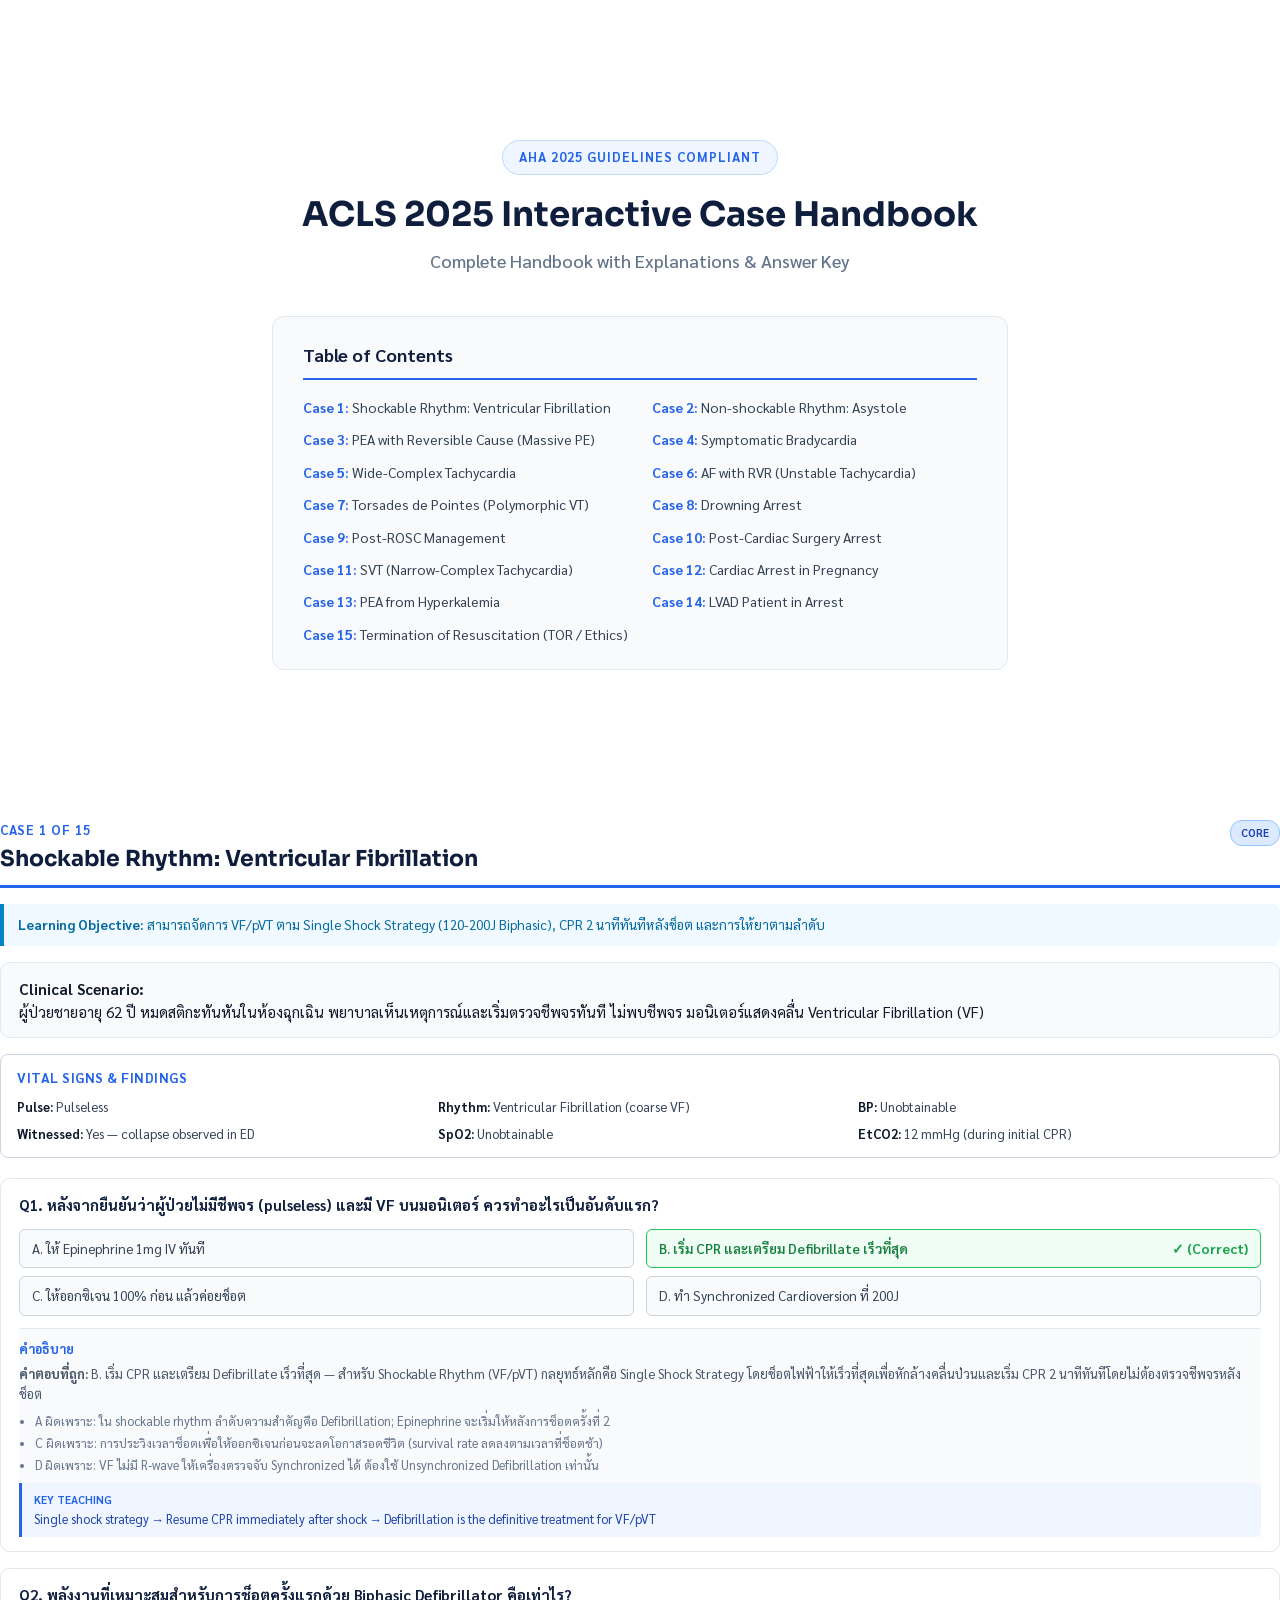
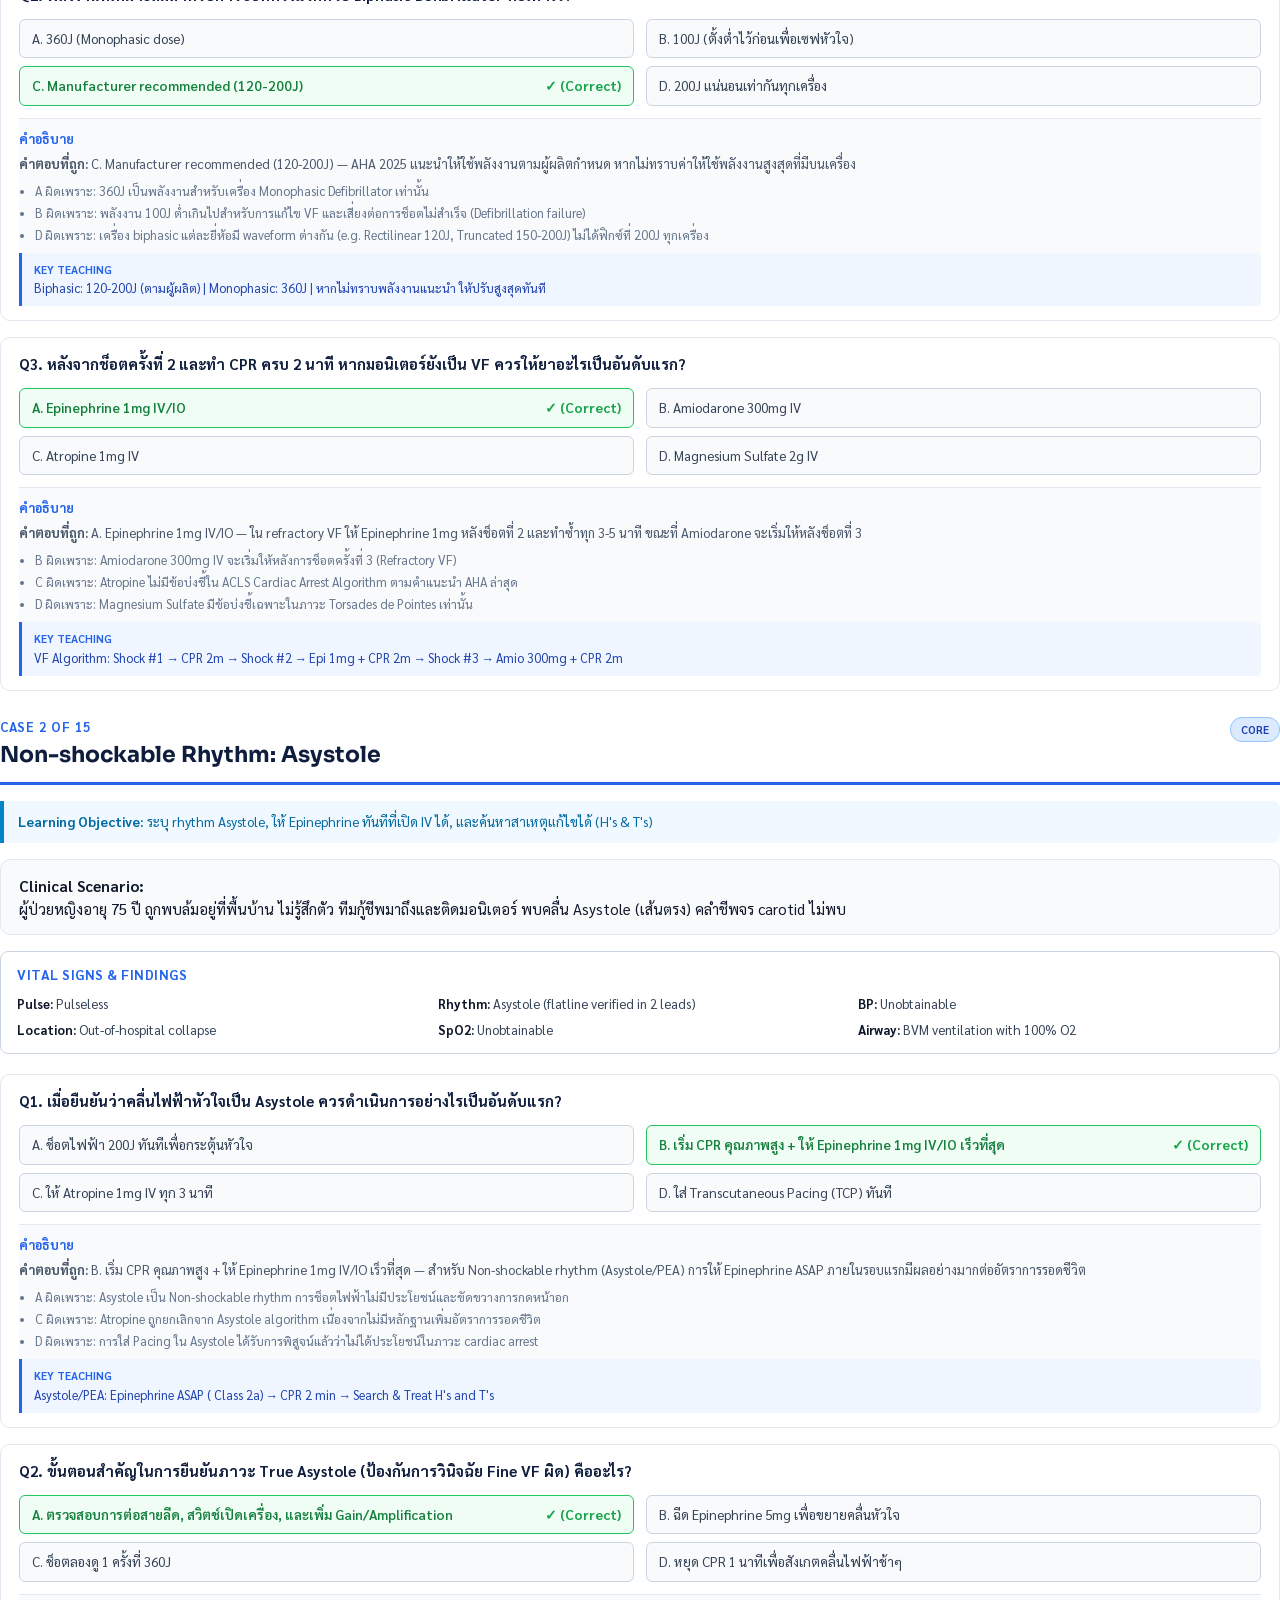
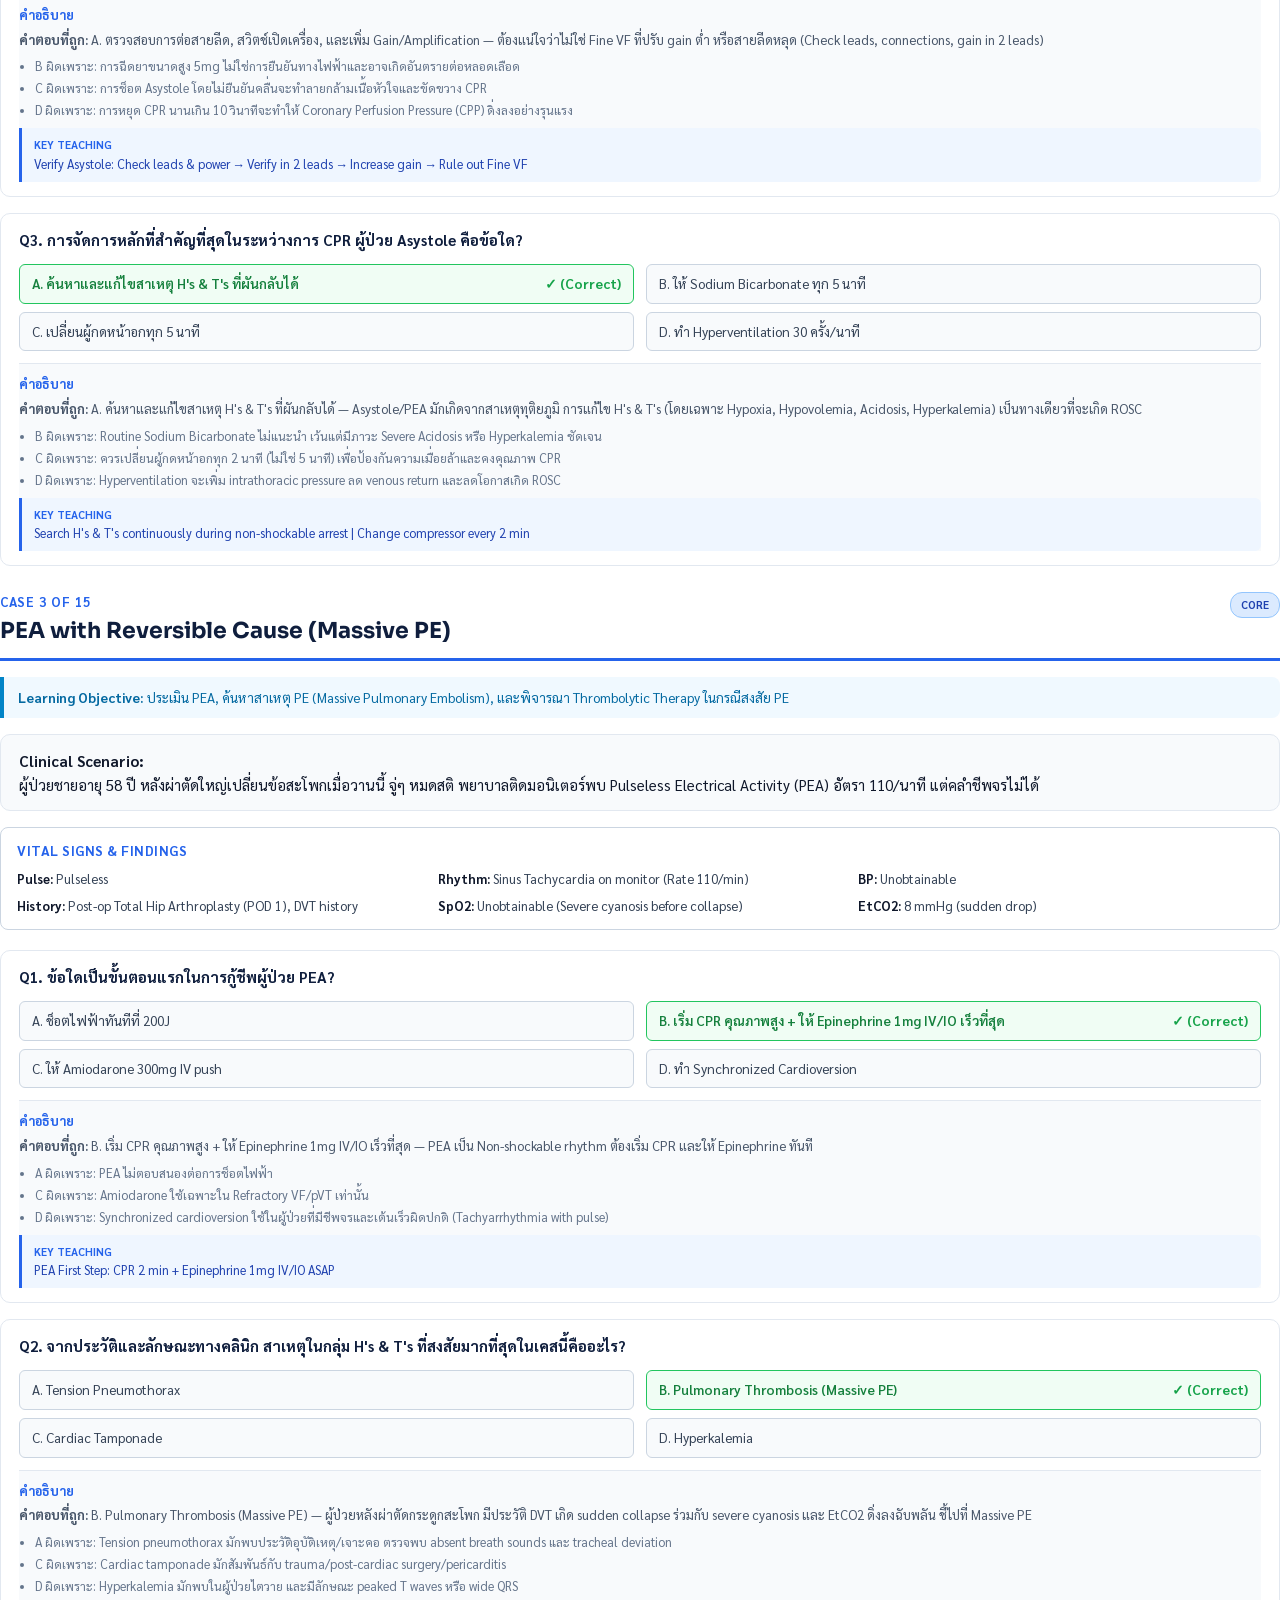
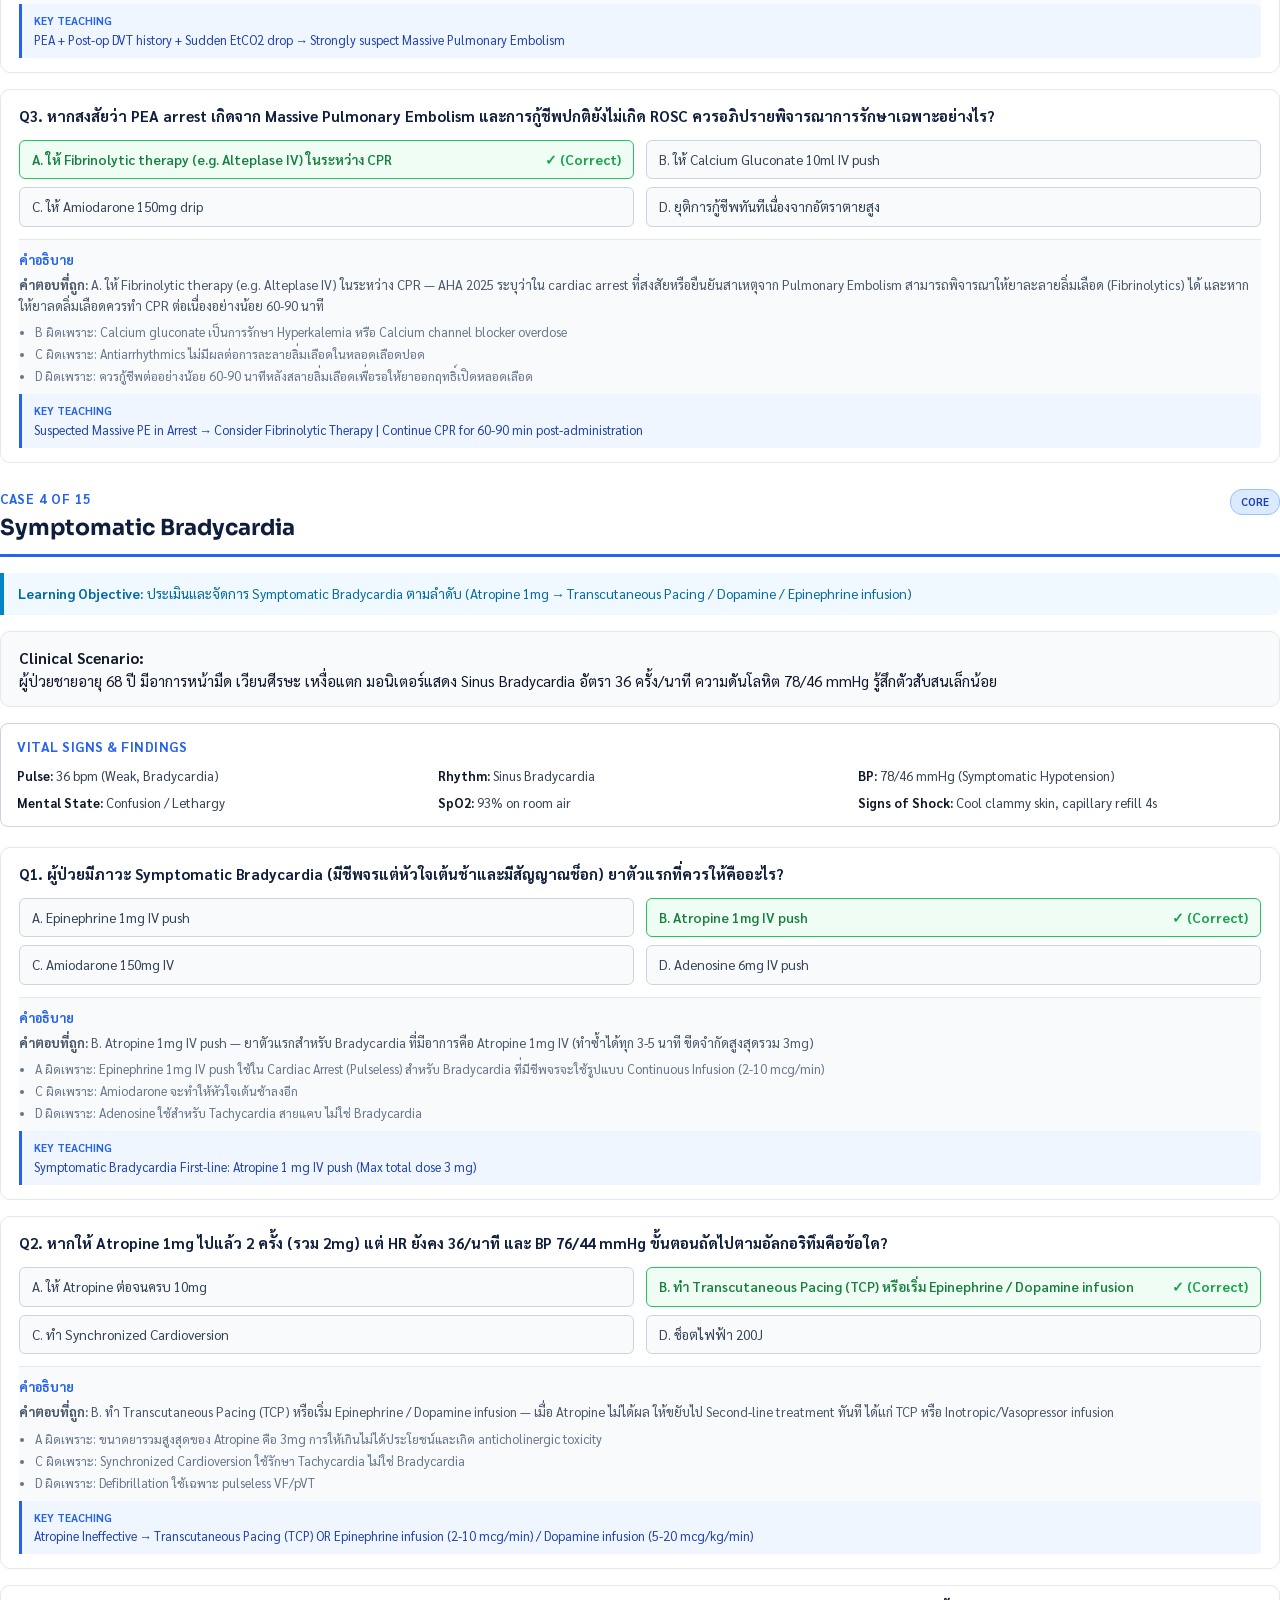
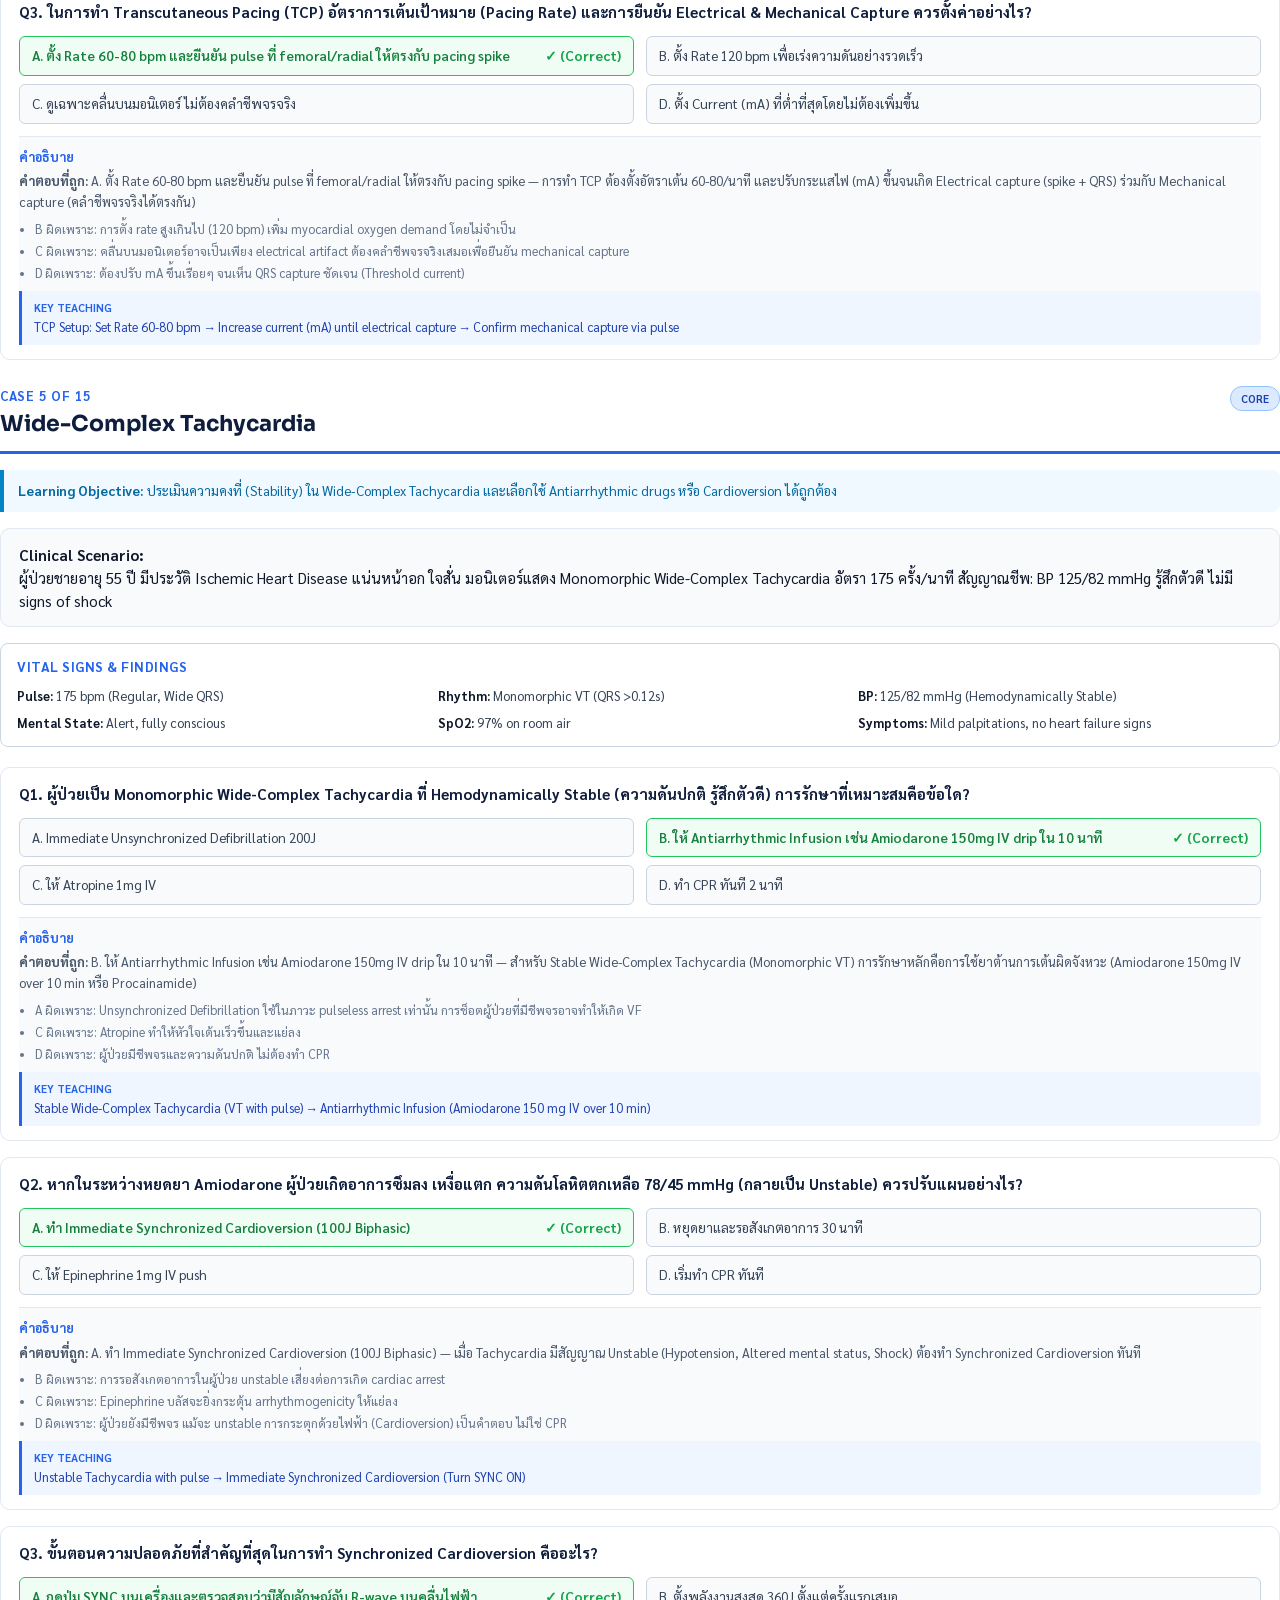
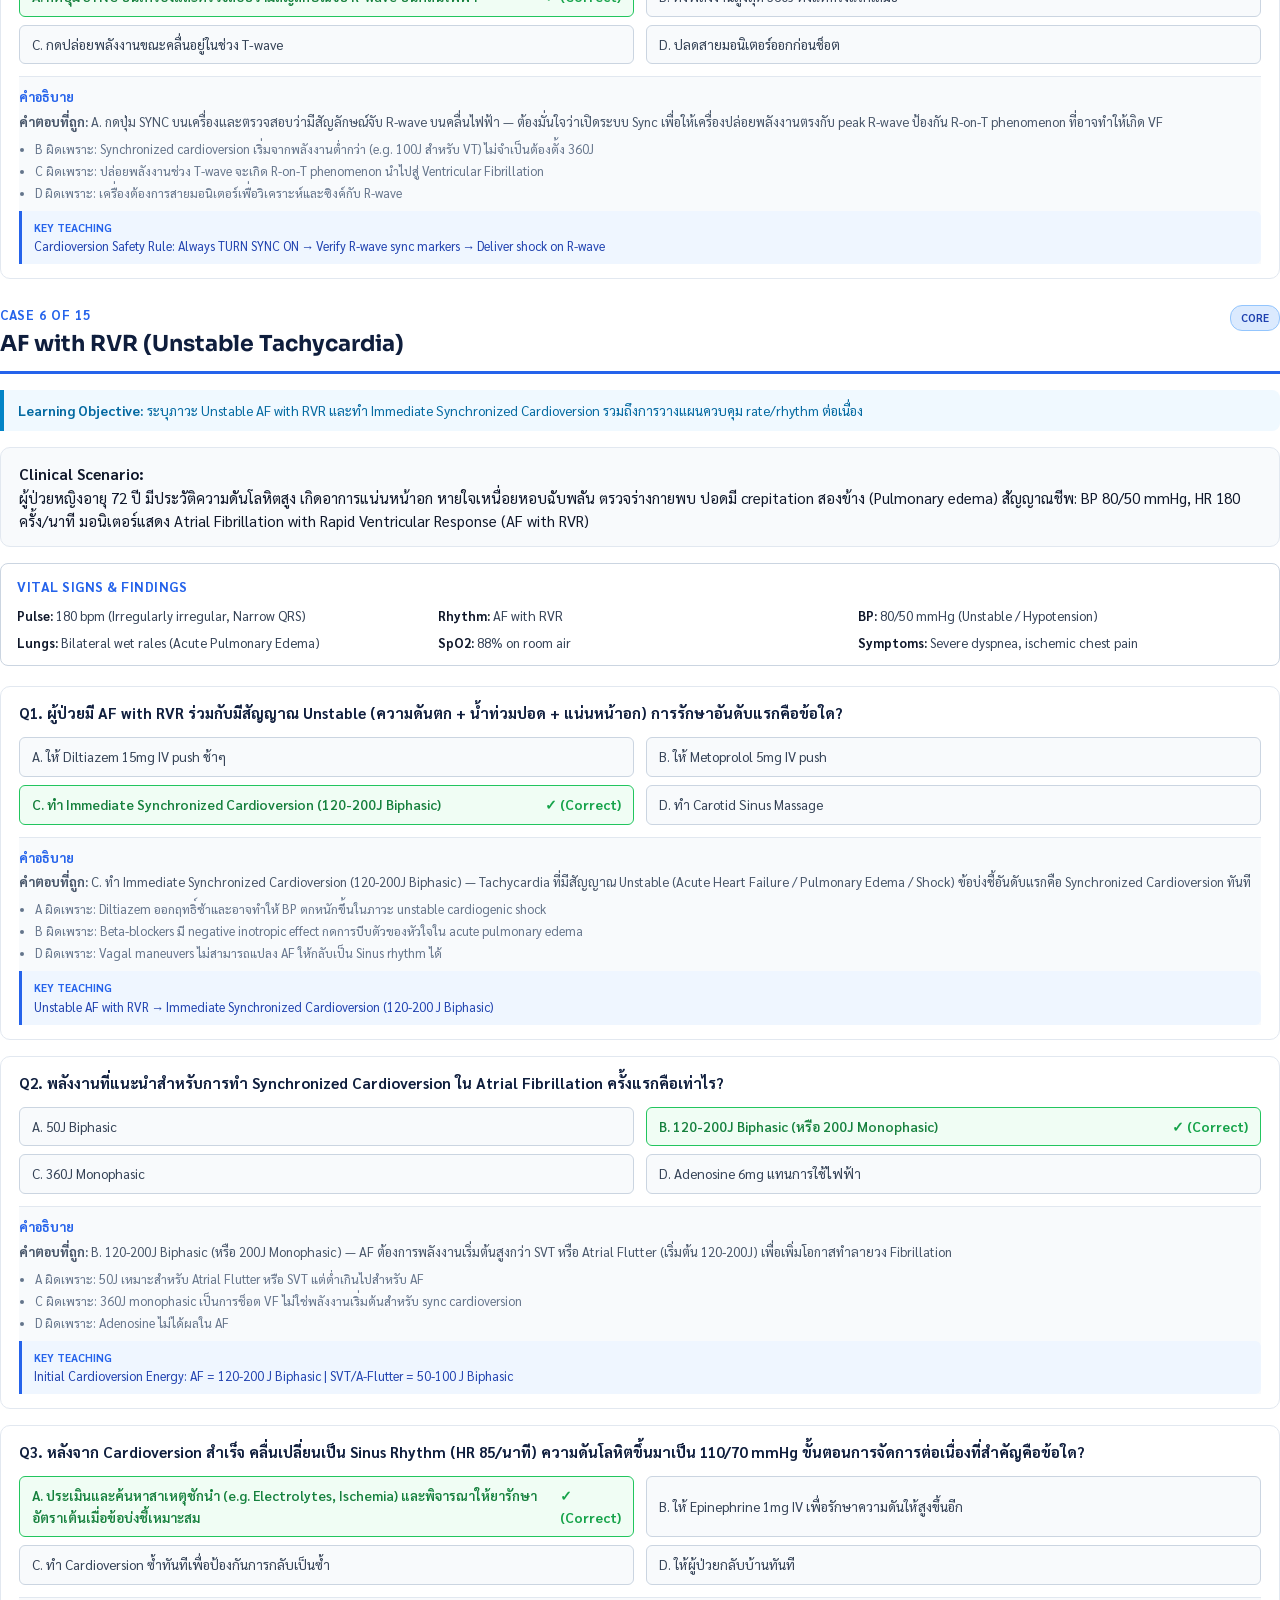
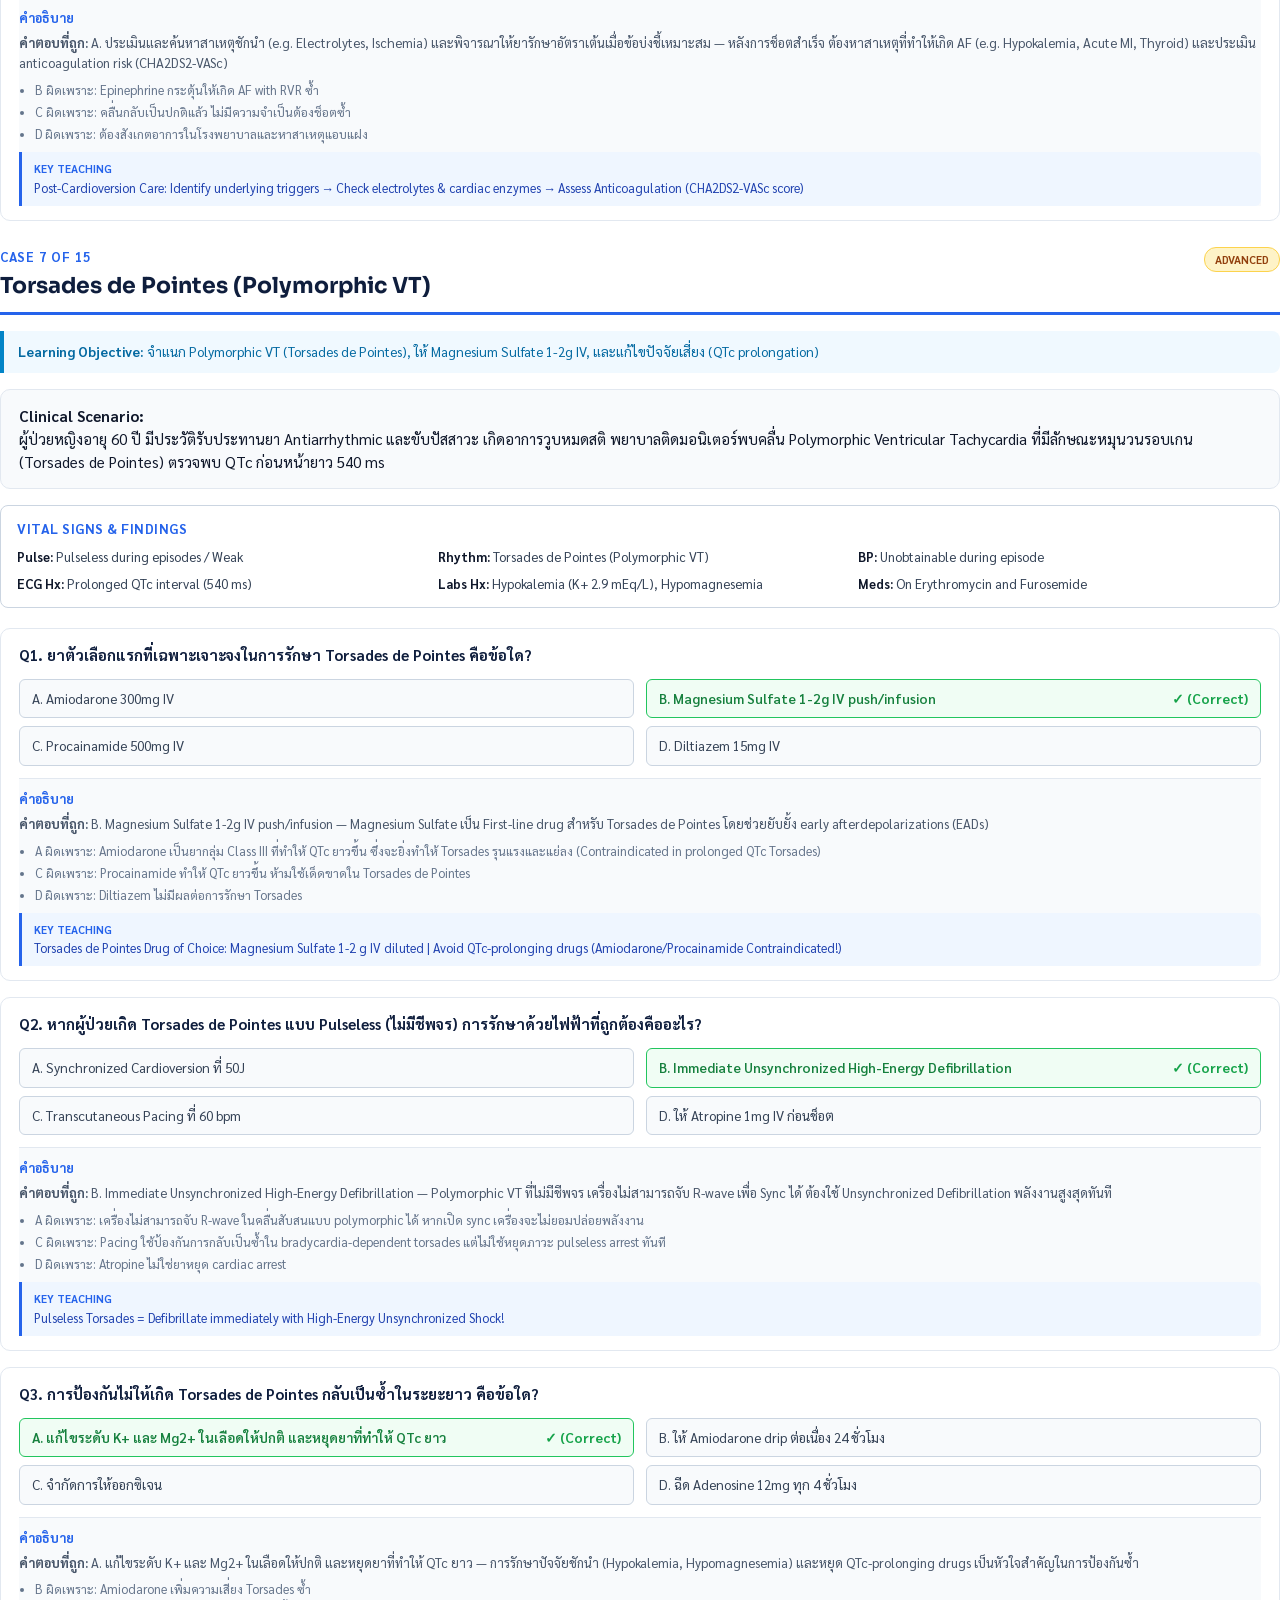
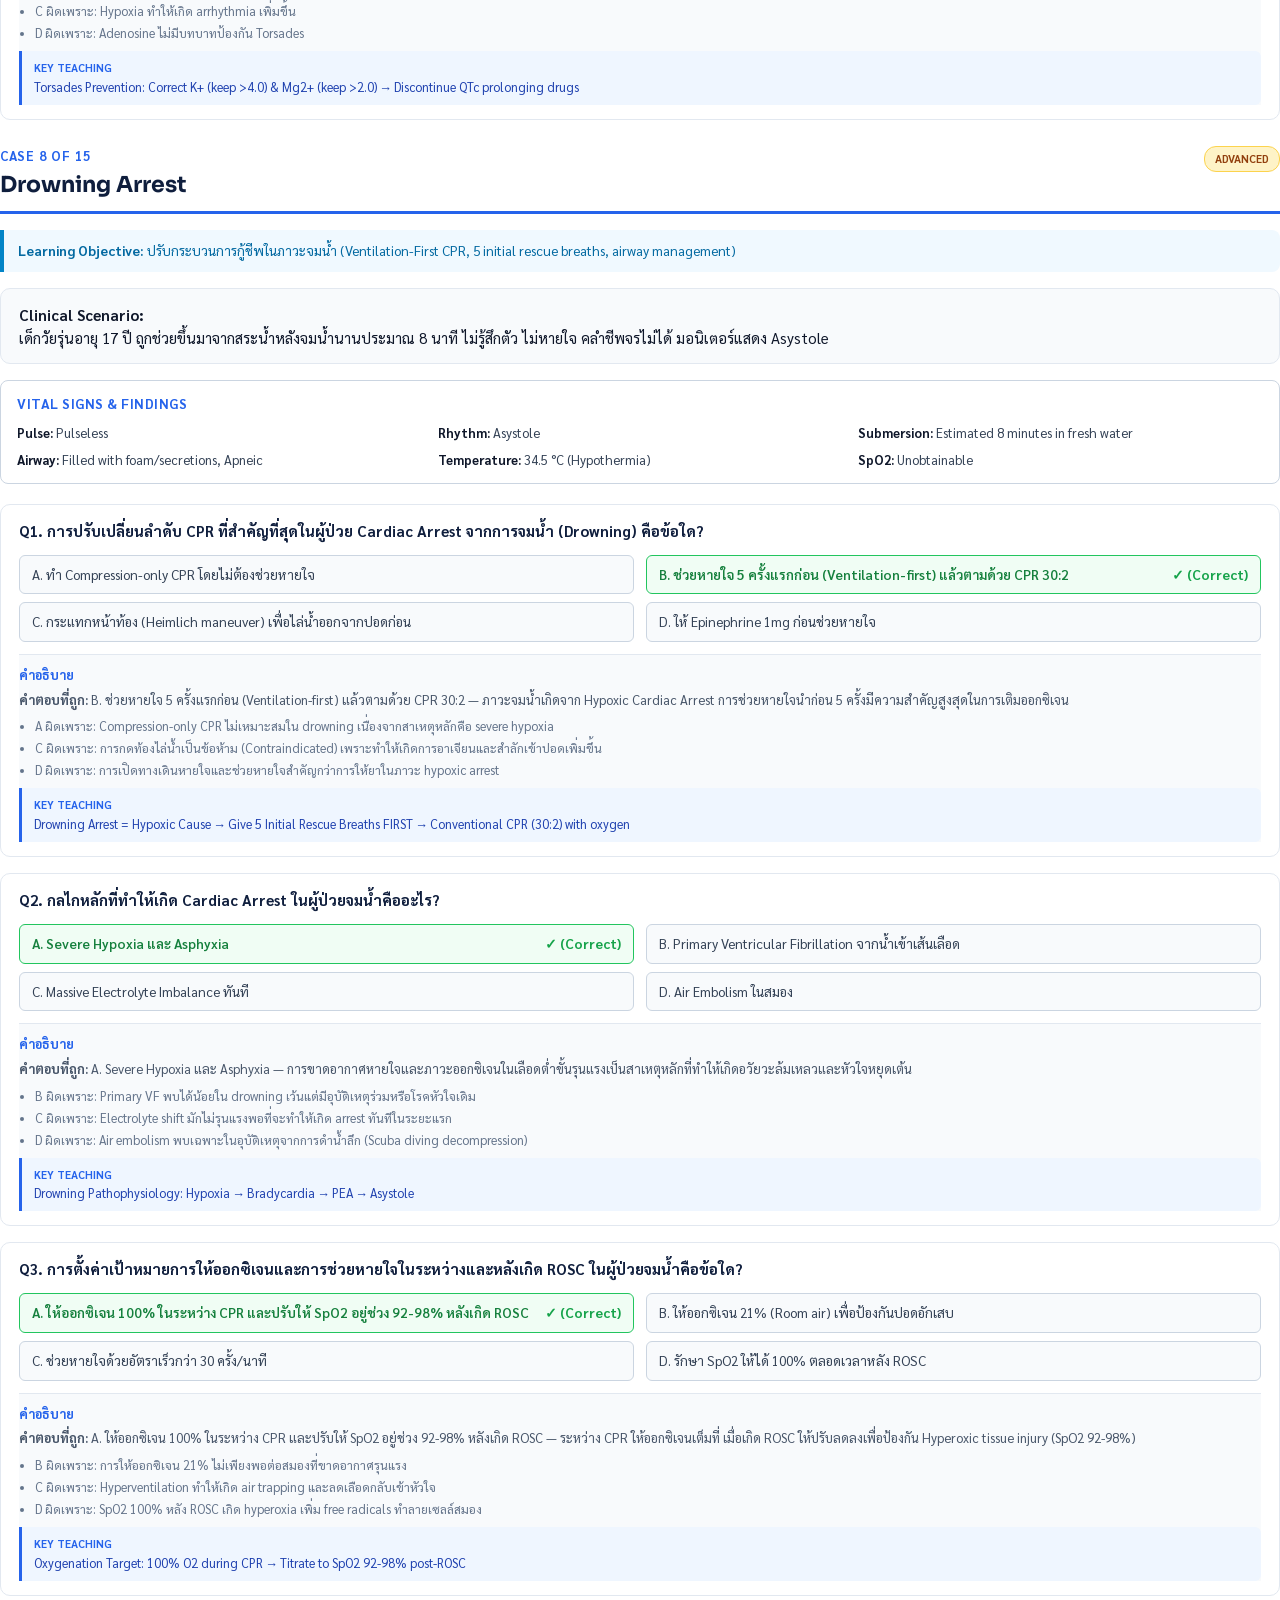
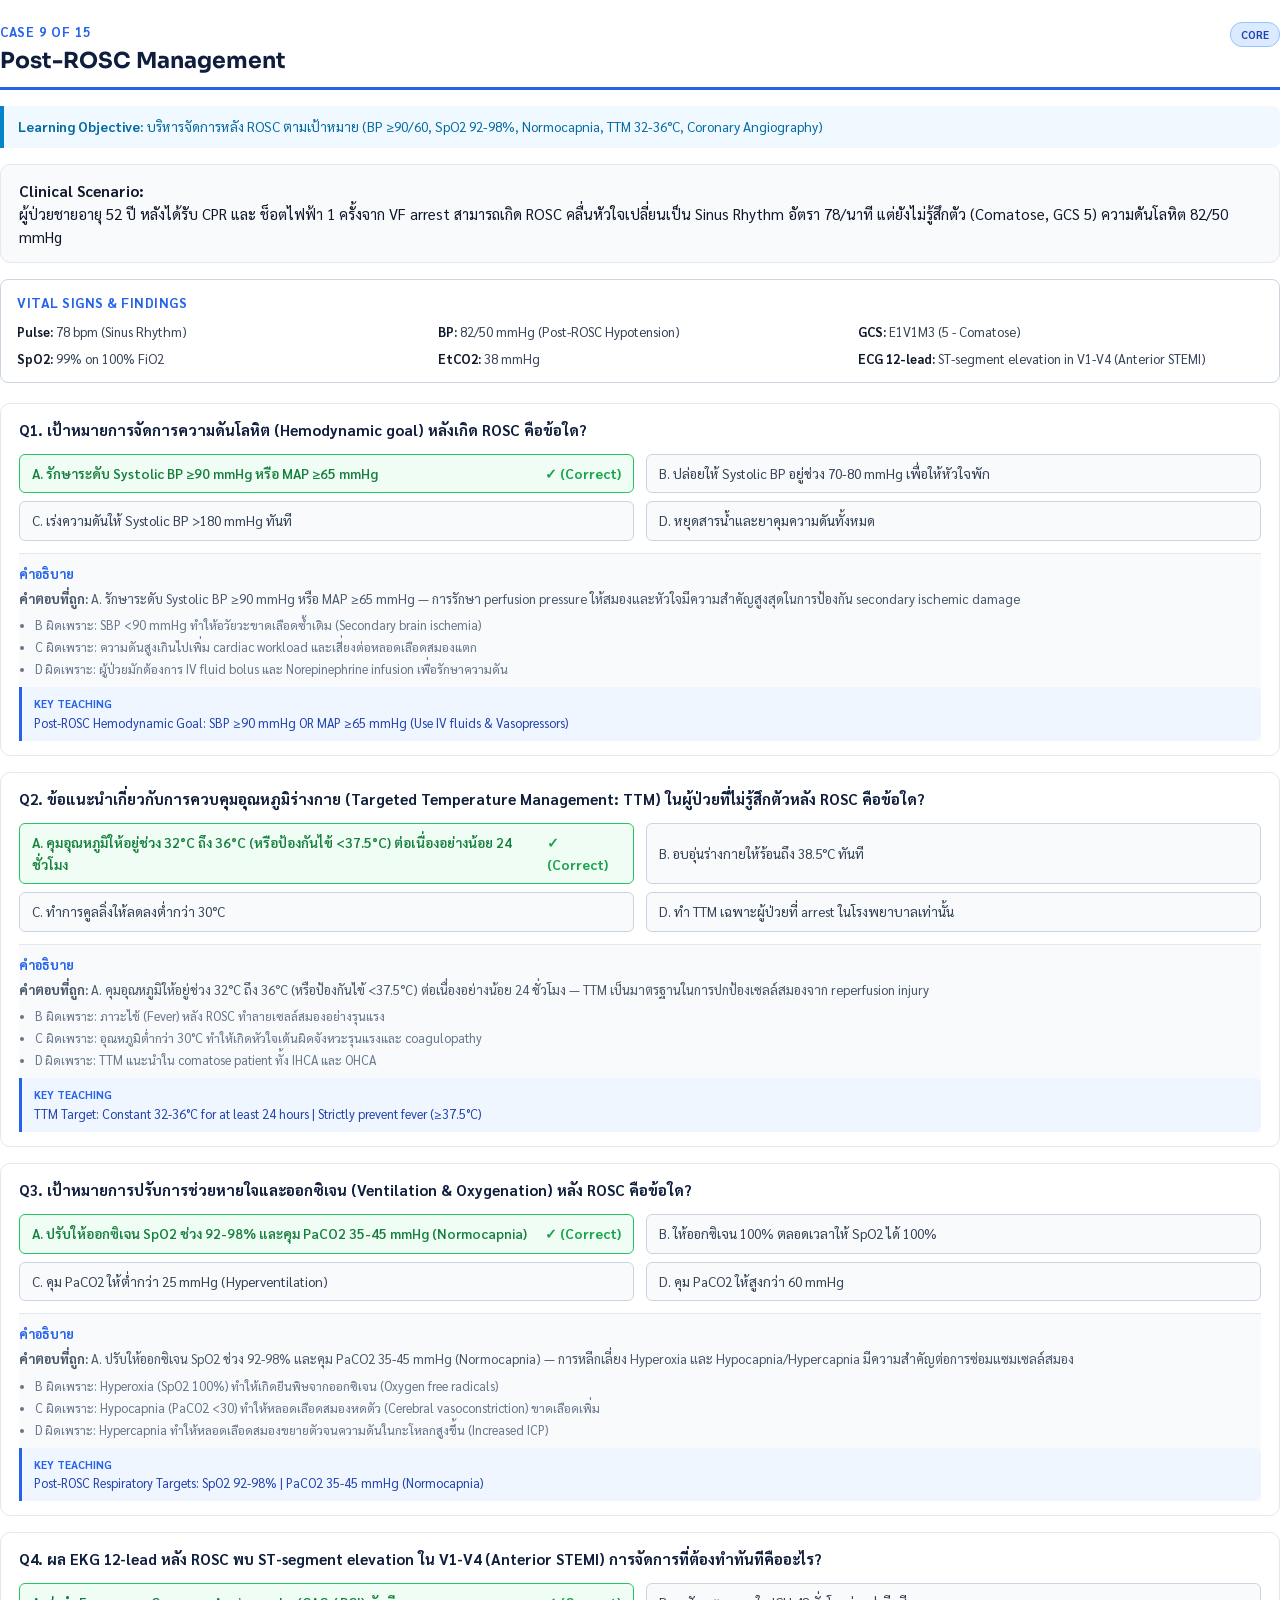
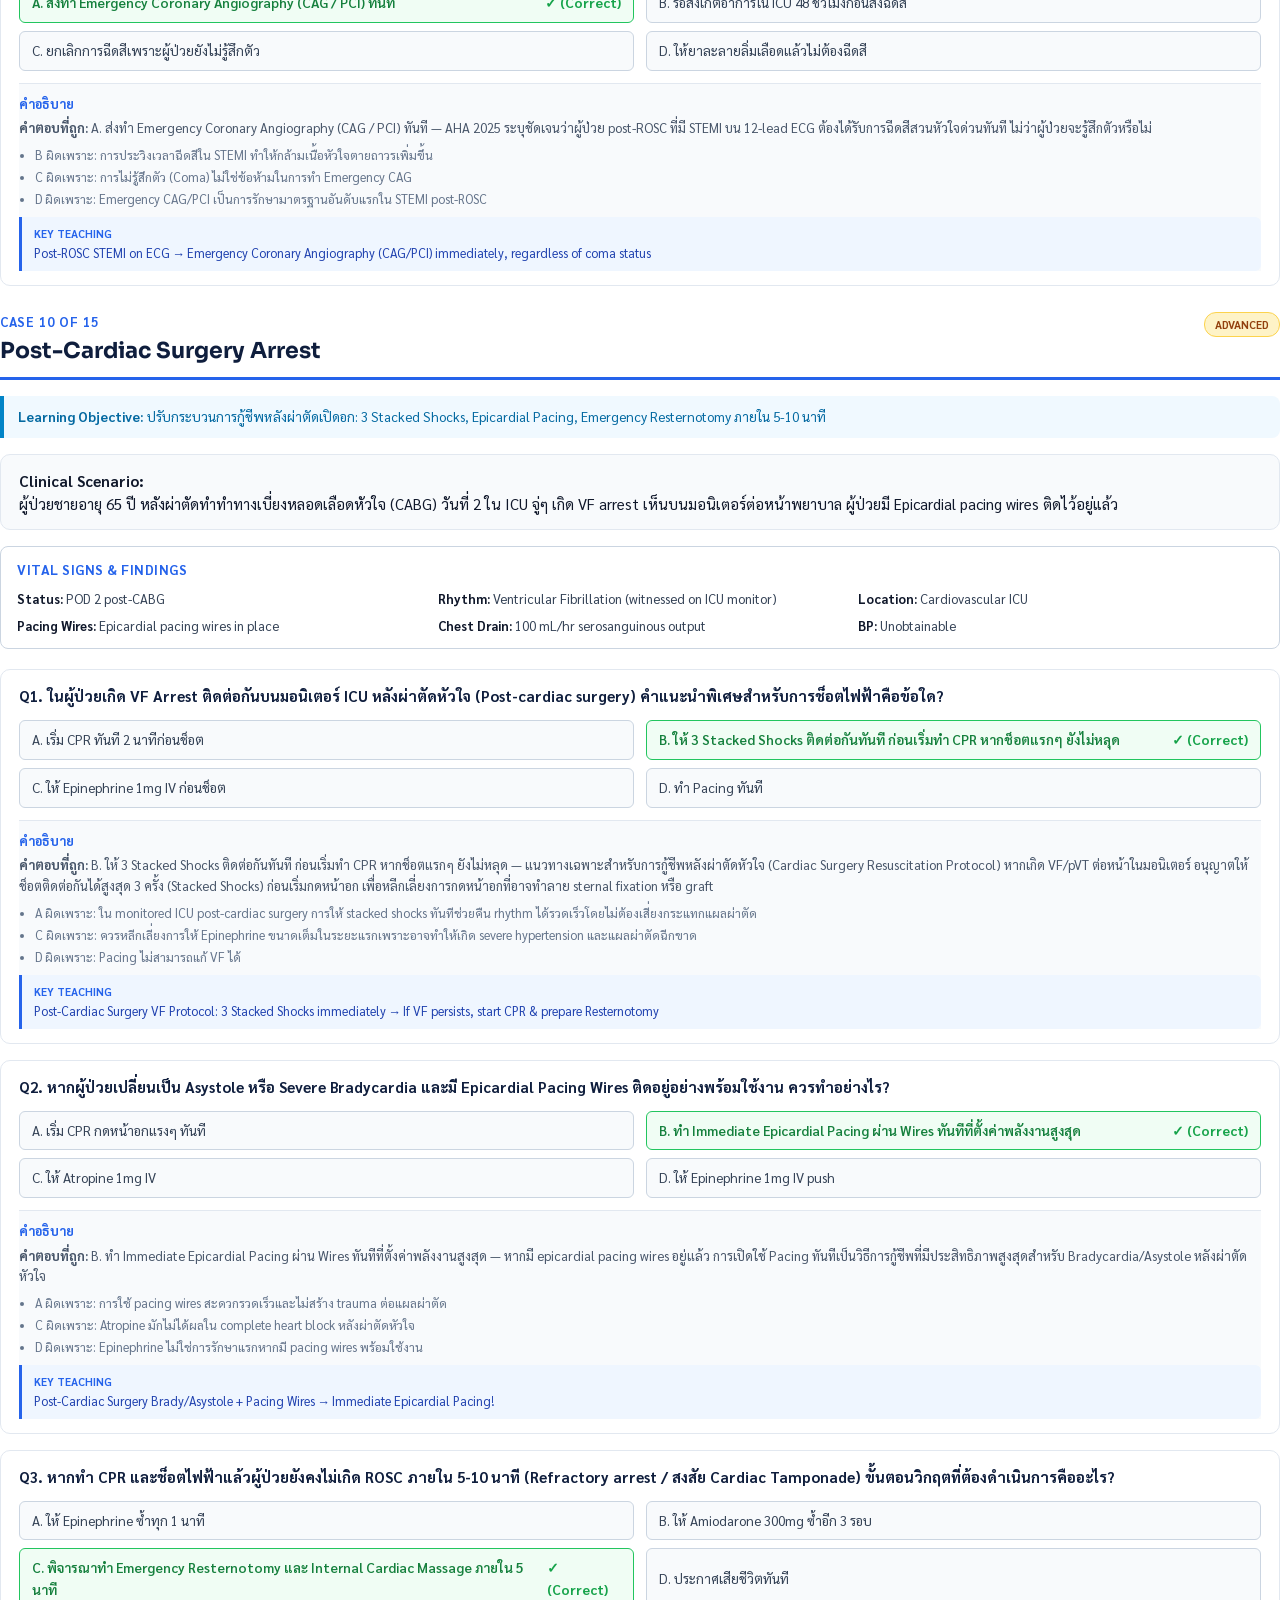
==== cases/acls-2025-cases-answers.html @ 74296826 "feat(pdf): add questions-only PDF version (no answers) alongside full answer key PDF" ====
<!DOCTYPE html>
<html lang="th">
<head>
  <meta charset="UTF-8">
  <title>ACLS 2025 Case Handbook (With Answers)</title>
  <link rel="preconnect" href="https://fonts.googleapis.com">
  <link rel="preconnect" href="https://fonts.gstatic.com" crossorigin>
  <link href="https://fonts.googleapis.com/css2?family=Sarabun:wght@400;500;600;700&family=Sora:wght@600;700&display=swap" rel="stylesheet">
  <style>
    @page {
      size: A4;
      margin: 15mm 15mm 18mm 15mm;
      @bottom-right {
        content: counter(page);
      }
    }
    *, *::before, *::after { box-sizing: border-box; margin: 0; padding: 0; }
    
    body {
      font-family: 'Sarabun', 'Segoe UI', Tahoma, sans-serif;
      color: #1e293b;
      background: #ffffff;
      line-height: 1.6;
      font-size: 14px;
    }

    .cover-page {
      padding: 40px 20px;
      text-align: center;
      page-break-after: always;
      display: flex;
      flex-direction: column;
      justify-content: center;
      min-height: 90vh;
    }

    .cover-badge {
      display: inline-block;
      background: #eff6ff;
      color: #2563eb;
      border: 1px solid #bfdbfe;
      padding: 6px 16px;
      border-radius: 20px;
      font-weight: 700;
      font-size: 13px;
      letter-spacing: 1px;
      margin-bottom: 20px;
    }

    .cover-title {
      font-family: 'Sora', 'Sarabun', sans-serif;
      font-size: 34px;
      font-weight: 700;
      color: #0f1e3d;
      margin-bottom: 12px;
      line-height: 1.2;
    }

    .cover-subtitle {
      font-size: 18px;
      color: #64748b;
      margin-bottom: 40px;
      font-weight: 500;
    }

    .toc-box {
      background: #f8fafc;
      border: 1px solid #e2e8f0;
      border-radius: 12px;
      padding: 24px 30px;
      text-align: left;
      max-width: 750px;
      margin: 0 auto;
    }

    .toc-title {
      font-size: 18px;
      font-weight: 700;
      color: #0f1e3d;
      margin-bottom: 16px;
      border-bottom: 2px solid #2563eb;
      padding-bottom: 8px;
    }

    .toc-grid {
      display: grid;
      grid-template-columns: 1fr 1fr;
      gap: 10px 24px;
    }

    .toc-item {
      font-size: 14px;
      color: #334155;
    }
    .toc-item strong {
      color: #2563eb;
    }

    /* CASE SECTION */
    .case-card {
      page-break-after: always;
      padding-top: 10px;
    }

    .case-card:last-child {
      page-break-after: avoid;
    }

    .case-header {
      border-bottom: 3px solid #2563eb;
      padding-bottom: 12px;
      margin-bottom: 16px;
      display: flex;
      justify-content: space-between;
      align-items: flex-start;
    }

    .case-num-title h2 {
      font-family: 'Sora', 'Sarabun', sans-serif;
      font-size: 22px;
      color: #0f1e3d;
      font-weight: 700;
      line-height: 1.3;
    }

    .case-num-title .c-label {
      font-size: 13px;
      font-weight: 700;
      color: #2563eb;
      text-transform: uppercase;
      letter-spacing: 1px;
      margin-bottom: 4px;
    }

    .tag {
      display: inline-block;
      font-size: 11px;
      font-weight: 700;
      padding: 3px 10px;
      border-radius: 12px;
      text-transform: uppercase;
    }
    .tag-core { background: #dbeafe; color: #1e40af; border: 1px solid #93c5fd; }
    .tag-advanced { background: #fef3c7; color: #92400e; border: 1px solid #fcd34d; }

    .objective-box {
      background: #f0f9ff;
      border-left: 4px solid #0284c7;
      padding: 10px 14px;
      border-radius: 0 8px 8px 0;
      margin-bottom: 16px;
      font-size: 13.5px;
      color: #0369a1;
    }

    .scenario-box {
      background: #f8fafc;
      border: 1px solid #e2e8f0;
      border-radius: 10px;
      padding: 14px 18px;
      margin-bottom: 16px;
      font-size: 15px;
      line-height: 1.55;
      color: #0f172a;
    }

    .vitals-box {
      background: #fff;
      border: 1px solid #cbd5e1;
      border-radius: 8px;
      padding: 12px 16px;
      margin-bottom: 20px;
    }
    .vitals-box h4 {
      font-size: 13.5px;
      color: #2563eb;
      margin-bottom: 8px;
      text-transform: uppercase;
      letter-spacing: 0.5px;
    }
    .vitals-box ul {
      list-style: none;
      display: grid;
      grid-template-columns: repeat(3, 1fr);
      gap: 6px 16px;
    }
    .vitals-box li {
      font-size: 13px;
      color: #334155;
    }
    .vitals-box li strong { color: #0f172a; }

    /* QUESTION ITEM */
    .question-block {
      background: #ffffff;
      border: 1px solid #e2e8f0;
      border-radius: 10px;
      padding: 14px 18px;
      margin-bottom: 16px;
      page-break-inside: avoid;
    }

    .q-title {
      font-size: 15px;
      font-weight: 700;
      color: #0f1e3d;
      margin-bottom: 12px;
    }

    .options-list {
      display: grid;
      grid-template-columns: 1fr 1fr;
      gap: 8px 12px;
      margin-bottom: 12px;
    }

    .opt-item {
      padding: 8px 12px;
      border-radius: 6px;
      border: 1px solid #cbd5e1;
      font-size: 13.5px;
      color: #334155;
      background: #f8fafc;
      display: flex;
      align-items: center;
      gap: 8px;
    }

    .opt-checkbox {
      width: 14px;
      height: 14px;
      border: 1.5px solid #94a3b8;
      border-radius: 3px;
      display: inline-block;
      flex-shrink: 0;
    }

    .opt-item.correct {
      background: #f0fdf4;
      border-color: #22c55e;
      color: #15803d;
      font-weight: 600;
    }
    .opt-item.correct::after {
      content: " ✓ (Correct)";
      color: #16a34a;
      font-weight: 700;
      margin-left: auto;
    }

    .exp-box {
      background: #f8fafc;
      border-top: 1px solid #e2e8f0;
      padding-top: 10px;
      margin-top: 8px;
      font-size: 13px;
      color: #475569;
    }

    .exp-box h4 {
      font-size: 13px;
      color: #2563eb;
      margin-bottom: 4px;
    }

    .distractor-notes {
      margin-top: 6px;
      padding-left: 16px;
    }
    .distractor-notes li {
      font-size: 12.5px;
      color: #64748b;
      margin-bottom: 2px;
    }

    .key-teaching {
      background: #eff6ff;
      border-left: 3px solid #2563eb;
      padding: 8px 12px;
      border-radius: 0 6px 6px 0;
      margin-top: 8px;
      font-size: 12.5px;
      color: #1e40af;
    }
    .key-teaching strong { display: block; font-size: 11px; text-transform: uppercase; color: #2563eb; }
  </style>
</head>
<body>

  <!-- COVER PAGE -->
  <div class="cover-page">
    <div>
      <span class="cover-badge">AHA 2025 GUIDELINES COMPLIANT</span>
      <h1 class="cover-title">ACLS 2025 Interactive Case Handbook</h1>
      <p class="cover-subtitle">Complete Handbook with Explanations & Answer Key</p>
    </div>
    
    <div class="toc-box">
      <div class="toc-title">Table of Contents</div>
      <div class="toc-grid">

        <div class="toc-item"><strong>Case 1:</strong> Shockable Rhythm: Ventricular Fibrillation</div>
        <div class="toc-item"><strong>Case 2:</strong> Non-shockable Rhythm: Asystole</div>
        <div class="toc-item"><strong>Case 3:</strong> PEA with Reversible Cause (Massive PE)</div>
        <div class="toc-item"><strong>Case 4:</strong> Symptomatic Bradycardia</div>
        <div class="toc-item"><strong>Case 5:</strong> Wide-Complex Tachycardia</div>
        <div class="toc-item"><strong>Case 6:</strong> AF with RVR (Unstable Tachycardia)</div>
        <div class="toc-item"><strong>Case 7:</strong> Torsades de Pointes (Polymorphic VT)</div>
        <div class="toc-item"><strong>Case 8:</strong> Drowning Arrest</div>
        <div class="toc-item"><strong>Case 9:</strong> Post-ROSC Management</div>
        <div class="toc-item"><strong>Case 10:</strong> Post-Cardiac Surgery Arrest</div>
        <div class="toc-item"><strong>Case 11:</strong> SVT (Narrow-Complex Tachycardia)</div>
        <div class="toc-item"><strong>Case 12:</strong> Cardiac Arrest in Pregnancy</div>
        <div class="toc-item"><strong>Case 13:</strong> PEA from Hyperkalemia</div>
        <div class="toc-item"><strong>Case 14:</strong> LVAD Patient in Arrest</div>
        <div class="toc-item"><strong>Case 15:</strong> Termination of Resuscitation (TOR / Ethics)</div>
      </div>
    </div>
  </div>

  <!-- CASES DATA -->

  <div class="case-card">
    <div class="case-header">
      <div class="case-num-title">
        <div class="c-label">Case 1 of 15</div>
        <h2>Shockable Rhythm: Ventricular Fibrillation</h2>
      </div>
      <div><span class="tag tag-core">Core</span></div>
    </div>

    <div class="objective-box"><strong>Learning Objective:</strong> สามารถจัดการ VF/pVT ตาม Single Shock Strategy (120-200J Biphasic), CPR 2 นาทีทันทีหลังช็อต และการให้ยาตามลำดับ</div>

    <div class="scenario-box">
      <strong>Clinical Scenario:</strong><br>
      ผู้ป่วยชายอายุ 62 ปี หมดสติกะทันหันในห้องฉุกเฉิน พยาบาลเห็นเหตุการณ์และเริ่มตรวจชีพจรทันที ไม่พบชีพจร มอนิเตอร์แสดงคลื่น Ventricular Fibrillation (VF)
    </div>

    <div class="vitals-box"><h4>Vital Signs & Findings</h4>
          <ul>
            <li><strong>Pulse:</strong> Pulseless</li><li><strong>Rhythm:</strong> Ventricular Fibrillation (coarse VF)</li><li><strong>BP:</strong> Unobtainable</li><li><strong>Witnessed:</strong> Yes — collapse observed in ED</li><li><strong>SpO2:</strong> Unobtainable</li><li><strong>EtCO2:</strong> 12 mmHg (during initial CPR)</li>
          </ul></div>

    <div class="questions-section">

      <div class="question-block">
        <div class="q-title">Q1. หลังจากยืนยันว่าผู้ป่วยไม่มีชีพจร (pulseless) และมี VF บนมอนิเตอร์ ควรทำอะไรเป็นอันดับแรก?</div>
        <div class="options-list">

          <div class="opt-item"><span>A. ให้ Epinephrine 1mg IV ทันที</span></div>
          <div class="opt-item correct"><span>B. เริ่ม CPR และเตรียม Defibrillate เร็วที่สุด</span></div>
          <div class="opt-item"><span>C. ให้ออกซิเจน 100% ก่อน แล้วค่อยช็อต</span></div>
          <div class="opt-item"><span>D. ทำ Synchronized Cardioversion ที่ 200J</span></div>
        </div>

        <div class="exp-box"><h4>คำอธิบาย</h4>
          <p><strong>คำตอบที่ถูก:</strong> B. เริ่ม CPR และเตรียม Defibrillate เร็วที่สุด — สำหรับ Shockable Rhythm (VF/pVT) กลยุทธ์หลักคือ Single Shock Strategy โดยช็อตไฟฟ้าให้เร็วที่สุดเพื่อหักล้างคลื่นป่วนและเริ่ม CPR 2 นาทีทันทีโดยไม่ต้องตรวจชีพจรหลังช็อต</p>
          <ul class="distractor-notes">
            <li>A ผิดเพราะ: ใน shockable rhythm ลำดับความสำคัญคือ Defibrillation; Epinephrine จะเริ่มให้หลังการช็อตครั้งที่ 2</li><li>C ผิดเพราะ: การประวิงเวลาช็อตเพื่อให้ออกซิเจนก่อนจะลดโอกาสรอดชีวิต (survival rate ลดลงตามเวลาที่ช็อตช้า)</li><li>D ผิดเพราะ: VF ไม่มี R-wave ให้เครื่องตรวจจับ Synchronized ได้ ต้องใช้ Unsynchronized Defibrillation เท่านั้น</li>
          </ul>
          <div class="key-teaching">
            <strong>Key Teaching</strong>
            <p>Single shock strategy → Resume CPR immediately after shock → Defibrillation is the definitive treatment for VF/pVT</p>
          </div></div>
      </div>

      <div class="question-block">
        <div class="q-title">Q2. พลังงานที่เหมาะสมสำหรับการช็อตครั้งแรกด้วย Biphasic Defibrillator คือเท่าไร?</div>
        <div class="options-list">

          <div class="opt-item"><span>A. 360J (Monophasic dose)</span></div>
          <div class="opt-item"><span>B. 100J (ตั้งต่ำไว้ก่อนเพื่อเซฟหัวใจ)</span></div>
          <div class="opt-item correct"><span>C. Manufacturer recommended (120-200J)</span></div>
          <div class="opt-item"><span>D. 200J แน่นอนเท่ากันทุกเครื่อง</span></div>
        </div>

        <div class="exp-box"><h4>คำอธิบาย</h4>
          <p><strong>คำตอบที่ถูก:</strong> C. Manufacturer recommended (120-200J) — AHA 2025 แนะนำให้ใช้พลังงานตามผู้ผลิตกำหนด หากไม่ทราบค่าให้ใช้พลังงานสูงสุดที่มีบนเครื่อง</p>
          <ul class="distractor-notes">
            <li>A ผิดเพราะ: 360J เป็นพลังงานสำหรับเครื่อง Monophasic Defibrillator เท่านั้น</li><li>B ผิดเพราะ: พลังงาน 100J ต่ำเกินไปสำหรับการแก้ไข VF และเสี่ยงต่อการช็อตไม่สำเร็จ (Defibrillation failure)</li><li>D ผิดเพราะ: เครื่อง biphasic แต่ละยี่ห้อมี waveform ต่างกัน (e.g. Rectilinear 120J, Truncated 150-200J) ไม่ได้ฟิกซ์ที่ 200J ทุกเครื่อง</li>
          </ul>
          <div class="key-teaching">
            <strong>Key Teaching</strong>
            <p>Biphasic: 120-200J (ตามผู้ผลิต) | Monophasic: 360J | หากไม่ทราบพลังงานแนะนำ ให้ปรับสูงสุดทันที</p>
          </div></div>
      </div>

      <div class="question-block">
        <div class="q-title">Q3. หลังจากช็อตครั้งที่ 2 และทำ CPR ครบ 2 นาที หากมอนิเตอร์ยังเป็น VF ควรให้ยาอะไรเป็นอันดับแรก?</div>
        <div class="options-list">

          <div class="opt-item correct"><span>A. Epinephrine 1mg IV/IO</span></div>
          <div class="opt-item"><span>B. Amiodarone 300mg IV</span></div>
          <div class="opt-item"><span>C. Atropine 1mg IV</span></div>
          <div class="opt-item"><span>D. Magnesium Sulfate 2g IV</span></div>
        </div>

        <div class="exp-box"><h4>คำอธิบาย</h4>
          <p><strong>คำตอบที่ถูก:</strong> A. Epinephrine 1mg IV/IO — ใน refractory VF ให้ Epinephrine 1mg หลังช็อตที่ 2 และทำซ้ำทุก 3-5 นาที ขณะที่ Amiodarone จะเริ่มให้หลังช็อตที่ 3</p>
          <ul class="distractor-notes">
            <li>B ผิดเพราะ: Amiodarone 300mg IV จะเริ่มให้หลังการช็อตครั้งที่ 3 (Refractory VF)</li><li>C ผิดเพราะ: Atropine ไม่มีข้อบ่งชี้ใน ACLS Cardiac Arrest Algorithm ตามคำแนะนำ AHA ล่าสุด</li><li>D ผิดเพราะ: Magnesium Sulfate มีข้อบ่งชี้เฉพาะในภาวะ Torsades de Pointes เท่านั้น</li>
          </ul>
          <div class="key-teaching">
            <strong>Key Teaching</strong>
            <p>VF Algorithm: Shock #1 → CPR 2m → Shock #2 → Epi 1mg + CPR 2m → Shock #3 → Amio 300mg + CPR 2m</p>
          </div></div>
      </div>

    </div>
  </div>

  <div class="case-card">
    <div class="case-header">
      <div class="case-num-title">
        <div class="c-label">Case 2 of 15</div>
        <h2>Non-shockable Rhythm: Asystole</h2>
      </div>
      <div><span class="tag tag-core">Core</span></div>
    </div>

    <div class="objective-box"><strong>Learning Objective:</strong> ระบุ rhythm Asystole, ให้ Epinephrine ทันทีที่เปิด IV ได้, และค้นหาสาเหตุแก้ไขได้ (H's & T's)</div>

    <div class="scenario-box">
      <strong>Clinical Scenario:</strong><br>
      ผู้ป่วยหญิงอายุ 75 ปี ถูกพบล้มอยู่ที่พื้นบ้าน ไม่รู้สึกตัว ทีมกู้ชีพมาถึงและติดมอนิเตอร์ พบคลื่น Asystole (เส้นตรง) คลำชีพจร carotid ไม่พบ
    </div>

    <div class="vitals-box"><h4>Vital Signs & Findings</h4>
          <ul>
            <li><strong>Pulse:</strong> Pulseless</li><li><strong>Rhythm:</strong> Asystole (flatline verified in 2 leads)</li><li><strong>BP:</strong> Unobtainable</li><li><strong>Location:</strong> Out-of-hospital collapse</li><li><strong>SpO2:</strong> Unobtainable</li><li><strong>Airway:</strong> BVM ventilation with 100% O2</li>
          </ul></div>

    <div class="questions-section">

      <div class="question-block">
        <div class="q-title">Q1. เมื่อยืนยันว่าคลื่นไฟฟ้าหัวใจเป็น Asystole ควรดำเนินการอย่างไรเป็นอันดับแรก?</div>
        <div class="options-list">

          <div class="opt-item"><span>A. ช็อตไฟฟ้า 200J ทันทีเพื่อกระตุ้นหัวใจ</span></div>
          <div class="opt-item correct"><span>B. เริ่ม CPR คุณภาพสูง + ให้ Epinephrine 1mg IV/IO เร็วที่สุด</span></div>
          <div class="opt-item"><span>C. ให้ Atropine 1mg IV ทุก 3 นาที</span></div>
          <div class="opt-item"><span>D. ใส่ Transcutaneous Pacing (TCP) ทันที</span></div>
        </div>

        <div class="exp-box"><h4>คำอธิบาย</h4>
          <p><strong>คำตอบที่ถูก:</strong> B. เริ่ม CPR คุณภาพสูง + ให้ Epinephrine 1mg IV/IO เร็วที่สุด — สำหรับ Non-shockable rhythm (Asystole/PEA) การให้ Epinephrine ASAP ภายในรอบแรกมีผลอย่างมากต่ออัตราการรอดชีวิต</p>
          <ul class="distractor-notes">
            <li>A ผิดเพราะ: Asystole เป็น Non-shockable rhythm การช็อตไฟฟ้าไม่มีประโยชน์และขัดขวางการกดหน้าอก</li><li>C ผิดเพราะ: Atropine ถูกยกเลิกจาก Asystole algorithm เนื่องจากไม่มีหลักฐานเพิ่มอัตราการรอดชีวิต</li><li>D ผิดเพราะ: การใส่ Pacing ใน Asystole ได้รับการพิสูจน์แล้วว่าไม่ได้ประโยชน์ในภาวะ cardiac arrest</li>
          </ul>
          <div class="key-teaching">
            <strong>Key Teaching</strong>
            <p>Asystole/PEA: Epinephrine ASAP ( Class 2a) → CPR 2 min → Search & Treat H's and T's</p>
          </div></div>
      </div>

      <div class="question-block">
        <div class="q-title">Q2. ขั้นตอนสำคัญในการยืนยันภาวะ True Asystole (ป้องกันการวินิจฉัย Fine VF ผิด) คืออะไร?</div>
        <div class="options-list">

          <div class="opt-item correct"><span>A. ตรวจสอบการต่อสายลีด, สวิตช์เปิดเครื่อง, และเพิ่ม Gain/Amplification</span></div>
          <div class="opt-item"><span>B. ฉีด Epinephrine 5mg เพื่อขยายคลื่นหัวใจ</span></div>
          <div class="opt-item"><span>C. ช็อตลองดู 1 ครั้งที่ 360J</span></div>
          <div class="opt-item"><span>D. หยุด CPR 1 นาทีเพื่อสังเกตคลื่นไฟฟ้าช้าๆ</span></div>
        </div>

        <div class="exp-box"><h4>คำอธิบาย</h4>
          <p><strong>คำตอบที่ถูก:</strong> A. ตรวจสอบการต่อสายลีด, สวิตช์เปิดเครื่อง, และเพิ่ม Gain/Amplification — ต้องแน่ใจว่าไม่ใช่ Fine VF ที่ปรับ gain ต่ำ หรือสายลีดหลุด (Check leads, connections, gain in 2 leads)</p>
          <ul class="distractor-notes">
            <li>B ผิดเพราะ: การฉีดยาขนาดสูง 5mg ไม่ใช่การยืนยันทางไฟฟ้าและอาจเกิดอันตรายต่อหลอดเลือด</li><li>C ผิดเพราะ: การช็อต Asystole โดยไม่ยืนยันคลื่นจะทำลายกล้ามเนื้อหัวใจและขัดขวาง CPR</li><li>D ผิดเพราะ: การหยุด CPR นานเกิน 10 วินาทีจะทำให้ Coronary Perfusion Pressure (CPP) ดิ่งลงอย่างรุนแรง</li>
          </ul>
          <div class="key-teaching">
            <strong>Key Teaching</strong>
            <p>Verify Asystole: Check leads & power → Verify in 2 leads → Increase gain → Rule out Fine VF</p>
          </div></div>
      </div>

      <div class="question-block">
        <div class="q-title">Q3. การจัดการหลักที่สำคัญที่สุดในระหว่างการ CPR ผู้ป่วย Asystole คือข้อใด?</div>
        <div class="options-list">

          <div class="opt-item correct"><span>A. ค้นหาและแก้ไขสาเหตุ H's & T's ที่ผันกลับได้</span></div>
          <div class="opt-item"><span>B. ให้ Sodium Bicarbonate ทุก 5 นาที</span></div>
          <div class="opt-item"><span>C. เปลี่ยนผู้กดหน้าอกทุก 5 นาที</span></div>
          <div class="opt-item"><span>D. ทำ Hyperventilation 30 ครั้ง/นาที</span></div>
        </div>

        <div class="exp-box"><h4>คำอธิบาย</h4>
          <p><strong>คำตอบที่ถูก:</strong> A. ค้นหาและแก้ไขสาเหตุ H's & T's ที่ผันกลับได้ — Asystole/PEA มักเกิดจากสาเหตุทุติยภูมิ การแก้ไข H's & T's (โดยเฉพาะ Hypoxia, Hypovolemia, Acidosis, Hyperkalemia) เป็นทางเดียวที่จะเกิด ROSC</p>
          <ul class="distractor-notes">
            <li>B ผิดเพราะ: Routine Sodium Bicarbonate ไม่แนะนำ เว้นแต่มีภาวะ Severe Acidosis หรือ Hyperkalemia ชัดเจน</li><li>C ผิดเพราะ: ควรเปลี่ยนผู้กดหน้าอกทุก 2 นาที (ไม่ใช่ 5 นาที) เพื่อป้องกันความเมื่อยล้าและคงคุณภาพ CPR</li><li>D ผิดเพราะ: Hyperventilation จะเพิ่ม intrathoracic pressure ลด venous return และลดโอกาสเกิด ROSC</li>
          </ul>
          <div class="key-teaching">
            <strong>Key Teaching</strong>
            <p>Search H's & T's continuously during non-shockable arrest | Change compressor every 2 min</p>
          </div></div>
      </div>

    </div>
  </div>

  <div class="case-card">
    <div class="case-header">
      <div class="case-num-title">
        <div class="c-label">Case 3 of 15</div>
        <h2>PEA with Reversible Cause (Massive PE)</h2>
      </div>
      <div><span class="tag tag-core">Core</span></div>
    </div>

    <div class="objective-box"><strong>Learning Objective:</strong> ประเมิน PEA, ค้นหาสาเหตุ PE (Massive Pulmonary Embolism), และพิจารณา Thrombolytic Therapy ในกรณีสงสัย PE</div>

    <div class="scenario-box">
      <strong>Clinical Scenario:</strong><br>
      ผู้ป่วยชายอายุ 58 ปี หลังผ่าตัดใหญ่เปลี่ยนข้อสะโพกเมื่อวานนี้ จู่ๆ หมดสติ พยาบาลติดมอนิเตอร์พบ Pulseless Electrical Activity (PEA) อัตรา 110/นาที แต่คลำชีพจรไม่ได้
    </div>

    <div class="vitals-box"><h4>Vital Signs & Findings</h4>
          <ul>
            <li><strong>Pulse:</strong> Pulseless</li><li><strong>Rhythm:</strong> Sinus Tachycardia on monitor (Rate 110/min)</li><li><strong>BP:</strong> Unobtainable</li><li><strong>History:</strong> Post-op Total Hip Arthroplasty (POD 1), DVT history</li><li><strong>SpO2:</strong> Unobtainable (Severe cyanosis before collapse)</li><li><strong>EtCO2:</strong> 8 mmHg (sudden drop)</li>
          </ul></div>

    <div class="questions-section">

      <div class="question-block">
        <div class="q-title">Q1. ข้อใดเป็นขั้นตอนแรกในการกู้ชีพผู้ป่วย PEA?</div>
        <div class="options-list">

          <div class="opt-item"><span>A. ช็อตไฟฟ้าทันทีที่ 200J</span></div>
          <div class="opt-item correct"><span>B. เริ่ม CPR คุณภาพสูง + ให้ Epinephrine 1mg IV/IO เร็วที่สุด</span></div>
          <div class="opt-item"><span>C. ให้ Amiodarone 300mg IV push</span></div>
          <div class="opt-item"><span>D. ทำ Synchronized Cardioversion</span></div>
        </div>

        <div class="exp-box"><h4>คำอธิบาย</h4>
          <p><strong>คำตอบที่ถูก:</strong> B. เริ่ม CPR คุณภาพสูง + ให้ Epinephrine 1mg IV/IO เร็วที่สุด — PEA เป็น Non-shockable rhythm ต้องเริ่ม CPR และให้ Epinephrine ทันที</p>
          <ul class="distractor-notes">
            <li>A ผิดเพราะ: PEA ไม่ตอบสนองต่อการช็อตไฟฟ้า</li><li>C ผิดเพราะ: Amiodarone ใช้เฉพาะใน Refractory VF/pVT เท่านั้น</li><li>D ผิดเพราะ: Synchronized cardioversion ใช้ในผู้ป่วยที่มีชีพจรและเต้นเร็วผิดปกติ (Tachyarrhythmia with pulse)</li>
          </ul>
          <div class="key-teaching">
            <strong>Key Teaching</strong>
            <p>PEA First Step: CPR 2 min + Epinephrine 1mg IV/IO ASAP</p>
          </div></div>
      </div>

      <div class="question-block">
        <div class="q-title">Q2. จากประวัติและลักษณะทางคลินิก สาเหตุในกลุ่ม H's & T's ที่สงสัยมากที่สุดในเคสนี้คืออะไร?</div>
        <div class="options-list">

          <div class="opt-item"><span>A. Tension Pneumothorax</span></div>
          <div class="opt-item correct"><span>B. Pulmonary Thrombosis (Massive PE)</span></div>
          <div class="opt-item"><span>C. Cardiac Tamponade</span></div>
          <div class="opt-item"><span>D. Hyperkalemia</span></div>
        </div>

        <div class="exp-box"><h4>คำอธิบาย</h4>
          <p><strong>คำตอบที่ถูก:</strong> B. Pulmonary Thrombosis (Massive PE) — ผู้ป่วยหลังผ่าตัดกระดูกสะโพก มีประวัติ DVT เกิด sudden collapse ร่วมกับ severe cyanosis และ EtCO2 ดิ่งลงฉับพลัน ชี้ไปที่ Massive PE</p>
          <ul class="distractor-notes">
            <li>A ผิดเพราะ: Tension pneumothorax มักพบประวัติอุบัติเหตุ/เจาะคอ ตรวจพบ absent breath sounds และ tracheal deviation</li><li>C ผิดเพราะ: Cardiac tamponade มักสัมพันธ์กับ trauma/post-cardiac surgery/pericarditis</li><li>D ผิดเพราะ: Hyperkalemia มักพบในผู้ป่วยไตวาย และมีลักษณะ peaked T waves หรือ wide QRS</li>
          </ul>
          <div class="key-teaching">
            <strong>Key Teaching</strong>
            <p>PEA + Post-op DVT history + Sudden EtCO2 drop → Strongly suspect Massive Pulmonary Embolism</p>
          </div></div>
      </div>

      <div class="question-block">
        <div class="q-title">Q3. หากสงสัยว่า PEA arrest เกิดจาก Massive Pulmonary Embolism และการกู้ชีพปกติยังไม่เกิด ROSC ควรอภิปรายพิจารณาการรักษาเฉพาะอย่างไร?</div>
        <div class="options-list">

          <div class="opt-item correct"><span>A. ให้ Fibrinolytic therapy (e.g. Alteplase IV) ในระหว่าง CPR</span></div>
          <div class="opt-item"><span>B. ให้ Calcium Gluconate 10ml IV push</span></div>
          <div class="opt-item"><span>C. ให้ Amiodarone 150mg drip</span></div>
          <div class="opt-item"><span>D. ยุติการกู้ชีพทันทีเนื่องจากอัตราตายสูง</span></div>
        </div>

        <div class="exp-box"><h4>คำอธิบาย</h4>
          <p><strong>คำตอบที่ถูก:</strong> A. ให้ Fibrinolytic therapy (e.g. Alteplase IV) ในระหว่าง CPR — AHA 2025 ระบุว่าใน cardiac arrest ที่สงสัยหรือยืนยันสาเหตุจาก Pulmonary Embolism สามารถพิจารณาให้ยาละลายลิ่มเลือด (Fibrinolytics) ได้ และหากให้ยาลดลิ่มเลือดควรทำ CPR ต่อเนื่องอย่างน้อย 60-90 นาที</p>
          <ul class="distractor-notes">
            <li>B ผิดเพราะ: Calcium gluconate เป็นการรักษา Hyperkalemia หรือ Calcium channel blocker overdose</li><li>C ผิดเพราะ: Antiarrhythmics ไม่มีผลต่อการละลายลิ่มเลือดในหลอดเลือดปอด</li><li>D ผิดเพราะ: ควรกู้ชีพต่ออย่างน้อย 60-90 นาทีหลังสลายลิ่มเลือดเพื่อรอให้ยาออกฤทธิ์เปิดหลอดเลือด</li>
          </ul>
          <div class="key-teaching">
            <strong>Key Teaching</strong>
            <p>Suspected Massive PE in Arrest → Consider Fibrinolytic Therapy | Continue CPR for 60-90 min post-administration</p>
          </div></div>
      </div>

    </div>
  </div>

  <div class="case-card">
    <div class="case-header">
      <div class="case-num-title">
        <div class="c-label">Case 4 of 15</div>
        <h2>Symptomatic Bradycardia</h2>
      </div>
      <div><span class="tag tag-core">Core</span></div>
    </div>

    <div class="objective-box"><strong>Learning Objective:</strong> ประเมินและจัดการ Symptomatic Bradycardia ตามลำดับ (Atropine 1mg → Transcutaneous Pacing / Dopamine / Epinephrine infusion)</div>

    <div class="scenario-box">
      <strong>Clinical Scenario:</strong><br>
      ผู้ป่วยชายอายุ 68 ปี มีอาการหน้ามืด เวียนศีรษะ เหงื่อแตก มอนิเตอร์แสดง Sinus Bradycardia อัตรา 36 ครั้ง/นาที ความดันโลหิต 78/46 mmHg รู้สึกตัวสับสนเล็กน้อย
    </div>

    <div class="vitals-box"><h4>Vital Signs & Findings</h4>
          <ul>
            <li><strong>Pulse:</strong> 36 bpm (Weak, Bradycardia)</li><li><strong>Rhythm:</strong> Sinus Bradycardia</li><li><strong>BP:</strong> 78/46 mmHg (Symptomatic Hypotension)</li><li><strong>Mental State:</strong> Confusion / Lethargy</li><li><strong>SpO2:</strong> 93% on room air</li><li><strong>Signs of Shock:</strong> Cool clammy skin, capillary refill 4s</li>
          </ul></div>

    <div class="questions-section">

      <div class="question-block">
        <div class="q-title">Q1. ผู้ป่วยมีภาวะ Symptomatic Bradycardia (มีชีพจรแต่หัวใจเต้นช้าและมีสัญญาณช็อก) ยาตัวแรกที่ควรให้คืออะไร?</div>
        <div class="options-list">

          <div class="opt-item"><span>A. Epinephrine 1mg IV push</span></div>
          <div class="opt-item correct"><span>B. Atropine 1mg IV push</span></div>
          <div class="opt-item"><span>C. Amiodarone 150mg IV</span></div>
          <div class="opt-item"><span>D. Adenosine 6mg IV push</span></div>
        </div>

        <div class="exp-box"><h4>คำอธิบาย</h4>
          <p><strong>คำตอบที่ถูก:</strong> B. Atropine 1mg IV push — ยาตัวแรกสำหรับ Bradycardia ที่มีอาการคือ Atropine 1mg IV (ทำซ้ำได้ทุก 3-5 นาที ขีดจำกัดสูงสุดรวม 3mg)</p>
          <ul class="distractor-notes">
            <li>A ผิดเพราะ: Epinephrine 1mg IV push ใช้ใน Cardiac Arrest (Pulseless) สำหรับ Bradycardia ที่มีชีพจรจะใช้รูปแบบ Continuous Infusion (2-10 mcg/min)</li><li>C ผิดเพราะ: Amiodarone จะทำให้หัวใจเต้นช้าลงอีก</li><li>D ผิดเพราะ: Adenosine ใช้สำหรับ Tachycardia สายแคบ ไม่ใช่ Bradycardia</li>
          </ul>
          <div class="key-teaching">
            <strong>Key Teaching</strong>
            <p>Symptomatic Bradycardia First-line: Atropine 1 mg IV push (Max total dose 3 mg)</p>
          </div></div>
      </div>

      <div class="question-block">
        <div class="q-title">Q2. หากให้ Atropine 1mg ไปแล้ว 2 ครั้ง (รวม 2mg) แต่ HR ยังคง 36/นาที และ BP 76/44 mmHg ขั้นตอนถัดไปตามอัลกอริทึมคือข้อใด?</div>
        <div class="options-list">

          <div class="opt-item"><span>A. ให้ Atropine ต่อจนครบ 10mg</span></div>
          <div class="opt-item correct"><span>B. ทำ Transcutaneous Pacing (TCP) หรือเริ่ม Epinephrine / Dopamine infusion</span></div>
          <div class="opt-item"><span>C. ทำ Synchronized Cardioversion</span></div>
          <div class="opt-item"><span>D. ช็อตไฟฟ้า 200J</span></div>
        </div>

        <div class="exp-box"><h4>คำอธิบาย</h4>
          <p><strong>คำตอบที่ถูก:</strong> B. ทำ Transcutaneous Pacing (TCP) หรือเริ่ม Epinephrine / Dopamine infusion — เมื่อ Atropine ไม่ได้ผล ให้ขยับไป Second-line treatment ทันที ได้แก่ TCP หรือ Inotropic/Vasopressor infusion</p>
          <ul class="distractor-notes">
            <li>A ผิดเพราะ: ขนาดยารวมสูงสุดของ Atropine คือ 3mg การให้เกินไม่ได้ประโยชน์และเกิด anticholinergic toxicity</li><li>C ผิดเพราะ: Synchronized Cardioversion ใช้รักษา Tachycardia ไม่ใช่ Bradycardia</li><li>D ผิดเพราะ: Defibrillation ใช้เฉพาะ pulseless VF/pVT</li>
          </ul>
          <div class="key-teaching">
            <strong>Key Teaching</strong>
            <p>Atropine Ineffective → Transcutaneous Pacing (TCP) OR Epinephrine infusion (2-10 mcg/min) / Dopamine infusion (5-20 mcg/kg/min)</p>
          </div></div>
      </div>

      <div class="question-block">
        <div class="q-title">Q3. ในการทำ Transcutaneous Pacing (TCP) อัตราการเต้นเป้าหมาย (Pacing Rate) และการยืนยัน Electrical & Mechanical Capture ควรตั้งค่าอย่างไร?</div>
        <div class="options-list">

          <div class="opt-item correct"><span>A. ตั้ง Rate 60-80 bpm และยืนยัน pulse ที่ femoral/radial ให้ตรงกับ pacing spike</span></div>
          <div class="opt-item"><span>B. ตั้ง Rate 120 bpm เพื่อเร่งความดันอย่างรวดเร็ว</span></div>
          <div class="opt-item"><span>C. ดูเฉพาะคลื่นบนมอนิเตอร์ ไม่ต้องคลำชีพจรจริง</span></div>
          <div class="opt-item"><span>D. ตั้ง Current (mA) ที่ต่ำที่สุดโดยไม่ต้องเพิ่มขึ้น</span></div>
        </div>

        <div class="exp-box"><h4>คำอธิบาย</h4>
          <p><strong>คำตอบที่ถูก:</strong> A. ตั้ง Rate 60-80 bpm และยืนยัน pulse ที่ femoral/radial ให้ตรงกับ pacing spike — การทำ TCP ต้องตั้งอัตราเต้น 60-80/นาที และปรับกระแสไฟ (mA) ขึ้นจนเกิด Electrical capture (spike + QRS) ร่วมกับ Mechanical capture (คลำชีพจรจริงได้ตรงกัน)</p>
          <ul class="distractor-notes">
            <li>B ผิดเพราะ: การตั้ง rate สูงเกินไป (120 bpm) เพิ่ม myocardial oxygen demand โดยไม่จำเป็น</li><li>C ผิดเพราะ: คลื่นบนมอนิเตอร์อาจเป็นเพียง electrical artifact ต้องคลำชีพจรจริงเสมอเพื่อยืนยัน mechanical capture</li><li>D ผิดเพราะ: ต้องปรับ mA ขึ้นเรื่อยๆ จนเห็น QRS capture ชัดเจน (Threshold current)</li>
          </ul>
          <div class="key-teaching">
            <strong>Key Teaching</strong>
            <p>TCP Setup: Set Rate 60-80 bpm → Increase current (mA) until electrical capture → Confirm mechanical capture via pulse</p>
          </div></div>
      </div>

    </div>
  </div>

  <div class="case-card">
    <div class="case-header">
      <div class="case-num-title">
        <div class="c-label">Case 5 of 15</div>
        <h2>Wide-Complex Tachycardia</h2>
      </div>
      <div><span class="tag tag-core">Core</span></div>
    </div>

    <div class="objective-box"><strong>Learning Objective:</strong> ประเมินความคงที่ (Stability) ใน Wide-Complex Tachycardia และเลือกใช้ Antiarrhythmic drugs หรือ Cardioversion ได้ถูกต้อง</div>

    <div class="scenario-box">
      <strong>Clinical Scenario:</strong><br>
      ผู้ป่วยชายอายุ 55 ปี มีประวัติ Ischemic Heart Disease แน่นหน้าอก ใจสั่น มอนิเตอร์แสดง Monomorphic Wide-Complex Tachycardia อัตรา 175 ครั้ง/นาที สัญญาณชีพ: BP 125/82 mmHg รู้สึกตัวดี ไม่มี signs of shock
    </div>

    <div class="vitals-box"><h4>Vital Signs & Findings</h4>
          <ul>
            <li><strong>Pulse:</strong> 175 bpm (Regular, Wide QRS)</li><li><strong>Rhythm:</strong> Monomorphic VT (QRS >0.12s)</li><li><strong>BP:</strong> 125/82 mmHg (Hemodynamically Stable)</li><li><strong>Mental State:</strong> Alert, fully conscious</li><li><strong>SpO2:</strong> 97% on room air</li><li><strong>Symptoms:</strong> Mild palpitations, no heart failure signs</li>
          </ul></div>

    <div class="questions-section">

      <div class="question-block">
        <div class="q-title">Q1. ผู้ป่วยเป็น Monomorphic Wide-Complex Tachycardia ที่ Hemodynamically Stable (ความดันปกติ รู้สึกตัวดี) การรักษาที่เหมาะสมคือข้อใด?</div>
        <div class="options-list">

          <div class="opt-item"><span>A. Immediate Unsynchronized Defibrillation 200J</span></div>
          <div class="opt-item correct"><span>B. ให้ Antiarrhythmic Infusion เช่น Amiodarone 150mg IV drip ใน 10 นาที</span></div>
          <div class="opt-item"><span>C. ให้ Atropine 1mg IV</span></div>
          <div class="opt-item"><span>D. ทำ CPR ทันที 2 นาที</span></div>
        </div>

        <div class="exp-box"><h4>คำอธิบาย</h4>
          <p><strong>คำตอบที่ถูก:</strong> B. ให้ Antiarrhythmic Infusion เช่น Amiodarone 150mg IV drip ใน 10 นาที — สำหรับ Stable Wide-Complex Tachycardia (Monomorphic VT) การรักษาหลักคือการใช้ยาต้านการเต้นผิดจังหวะ (Amiodarone 150mg IV over 10 min หรือ Procainamide)</p>
          <ul class="distractor-notes">
            <li>A ผิดเพราะ: Unsynchronized Defibrillation ใช้ในภาวะ pulseless arrest เท่านั้น การช็อตผู้ป่วยที่มีชีพจรอาจทำให้เกิด VF</li><li>C ผิดเพราะ: Atropine ทำให้หัวใจเต้นเร็วขึ้นและแย่ลง</li><li>D ผิดเพราะ: ผู้ป่วยมีชีพจรและความดันปกติ ไม่ต้องทำ CPR</li>
          </ul>
          <div class="key-teaching">
            <strong>Key Teaching</strong>
            <p>Stable Wide-Complex Tachycardia (VT with pulse) → Antiarrhythmic Infusion (Amiodarone 150 mg IV over 10 min)</p>
          </div></div>
      </div>

      <div class="question-block">
        <div class="q-title">Q2. หากในระหว่างหยดยา Amiodarone ผู้ป่วยเกิดอาการซึมลง เหงื่อแตก ความดันโลหิตตกเหลือ 78/45 mmHg (กลายเป็น Unstable) ควรปรับแผนอย่างไร?</div>
        <div class="options-list">

          <div class="opt-item correct"><span>A. ทำ Immediate Synchronized Cardioversion (100J Biphasic)</span></div>
          <div class="opt-item"><span>B. หยุดยาและรอสังเกตอาการ 30 นาที</span></div>
          <div class="opt-item"><span>C. ให้ Epinephrine 1mg IV push</span></div>
          <div class="opt-item"><span>D. เริ่มทำ CPR ทันที</span></div>
        </div>

        <div class="exp-box"><h4>คำอธิบาย</h4>
          <p><strong>คำตอบที่ถูก:</strong> A. ทำ Immediate Synchronized Cardioversion (100J Biphasic) — เมื่อ Tachycardia มีสัญญาณ Unstable (Hypotension, Altered mental status, Shock) ต้องทำ Synchronized Cardioversion ทันที</p>
          <ul class="distractor-notes">
            <li>B ผิดเพราะ: การรอสังเกตอาการในผู้ป่วย unstable เสี่ยงต่อการเกิด cardiac arrest</li><li>C ผิดเพราะ: Epinephrine บลัสจะยิ่งกระตุ้น arrhythmogenicity ให้แย่ลง</li><li>D ผิดเพราะ: ผู้ป่วยยังมีชีพจร แม้จะ unstable การกระตุกด้วยไฟฟ้า (Cardioversion) เป็นคำตอบ ไม่ใช่ CPR</li>
          </ul>
          <div class="key-teaching">
            <strong>Key Teaching</strong>
            <p>Unstable Tachycardia with pulse → Immediate Synchronized Cardioversion (Turn SYNC ON)</p>
          </div></div>
      </div>

      <div class="question-block">
        <div class="q-title">Q3. ขั้นตอนความปลอดภัยที่สำคัญที่สุดในการทำ Synchronized Cardioversion คืออะไร?</div>
        <div class="options-list">

          <div class="opt-item correct"><span>A. กดปุ่ม SYNC บนเครื่องและตรวจสอบว่ามีสัญลักษณ์จับ R-wave บนคลื่นไฟฟ้า</span></div>
          <div class="opt-item"><span>B. ตั้งพลังงานสูงสุด 360J ตั้งแต่ครั้งแรกเสมอ</span></div>
          <div class="opt-item"><span>C. กดปล่อยพลังงานขณะคลื่นอยู่ในช่วง T-wave</span></div>
          <div class="opt-item"><span>D. ปลดสายมอนิเตอร์ออกก่อนช็อต</span></div>
        </div>

        <div class="exp-box"><h4>คำอธิบาย</h4>
          <p><strong>คำตอบที่ถูก:</strong> A. กดปุ่ม SYNC บนเครื่องและตรวจสอบว่ามีสัญลักษณ์จับ R-wave บนคลื่นไฟฟ้า — ต้องมั่นใจว่าเปิดระบบ Sync เพื่อให้เครื่องปล่อยพลังงานตรงกับ peak R-wave ป้องกัน R-on-T phenomenon ที่อาจทำให้เกิด VF</p>
          <ul class="distractor-notes">
            <li>B ผิดเพราะ: Synchronized cardioversion เริ่มจากพลังงานต่ำกว่า (e.g. 100J สำหรับ VT) ไม่จำเป็นต้องตั้ง 360J</li><li>C ผิดเพราะ: ปล่อยพลังงานช่วง T-wave จะเกิด R-on-T phenomenon นำไปสู่ Ventricular Fibrillation</li><li>D ผิดเพราะ: เครื่องต้องการสายมอนิเตอร์เพื่อวิเคราะห์และซิงค์กับ R-wave</li>
          </ul>
          <div class="key-teaching">
            <strong>Key Teaching</strong>
            <p>Cardioversion Safety Rule: Always TURN SYNC ON → Verify R-wave sync markers → Deliver shock on R-wave</p>
          </div></div>
      </div>

    </div>
  </div>

  <div class="case-card">
    <div class="case-header">
      <div class="case-num-title">
        <div class="c-label">Case 6 of 15</div>
        <h2>AF with RVR (Unstable Tachycardia)</h2>
      </div>
      <div><span class="tag tag-core">Core</span></div>
    </div>

    <div class="objective-box"><strong>Learning Objective:</strong> ระบุภาวะ Unstable AF with RVR และทำ Immediate Synchronized Cardioversion รวมถึงการวางแผนควบคุม rate/rhythm ต่อเนื่อง</div>

    <div class="scenario-box">
      <strong>Clinical Scenario:</strong><br>
      ผู้ป่วยหญิงอายุ 72 ปี มีประวัติความดันโลหิตสูง เกิดอาการแน่นหน้าอก หายใจเหนื่อยหอบฉับพลัน ตรวจร่างกายพบ ปอดมี crepitation สองข้าง (Pulmonary edema) สัญญาณชีพ: BP 80/50 mmHg, HR 180 ครั้ง/นาที มอนิเตอร์แสดง Atrial Fibrillation with Rapid Ventricular Response (AF with RVR)
    </div>

    <div class="vitals-box"><h4>Vital Signs & Findings</h4>
          <ul>
            <li><strong>Pulse:</strong> 180 bpm (Irregularly irregular, Narrow QRS)</li><li><strong>Rhythm:</strong> AF with RVR</li><li><strong>BP:</strong> 80/50 mmHg (Unstable / Hypotension)</li><li><strong>Lungs:</strong> Bilateral wet rales (Acute Pulmonary Edema)</li><li><strong>SpO2:</strong> 88% on room air</li><li><strong>Symptoms:</strong> Severe dyspnea, ischemic chest pain</li>
          </ul></div>

    <div class="questions-section">

      <div class="question-block">
        <div class="q-title">Q1. ผู้ป่วยมี AF with RVR ร่วมกับมีสัญญาณ Unstable (ความดันตก + น้ำท่วมปอด + แน่นหน้าอก) การรักษาอันดับแรกคือข้อใด?</div>
        <div class="options-list">

          <div class="opt-item"><span>A. ให้ Diltiazem 15mg IV push ช้าๆ</span></div>
          <div class="opt-item"><span>B. ให้ Metoprolol 5mg IV push</span></div>
          <div class="opt-item correct"><span>C. ทำ Immediate Synchronized Cardioversion (120-200J Biphasic)</span></div>
          <div class="opt-item"><span>D. ทำ Carotid Sinus Massage</span></div>
        </div>

        <div class="exp-box"><h4>คำอธิบาย</h4>
          <p><strong>คำตอบที่ถูก:</strong> C. ทำ Immediate Synchronized Cardioversion (120-200J Biphasic) — Tachycardia ที่มีสัญญาณ Unstable (Acute Heart Failure / Pulmonary Edema / Shock) ข้อบ่งชี้อันดับแรกคือ Synchronized Cardioversion ทันที</p>
          <ul class="distractor-notes">
            <li>A ผิดเพราะ: Diltiazem ออกฤทธิ์ช้าและอาจทำให้ BP ตกหนักขึ้นในภาวะ unstable cardiogenic shock</li><li>B ผิดเพราะ: Beta-blockers มี negative inotropic effect กดการบีบตัวของหัวใจใน acute pulmonary edema</li><li>D ผิดเพราะ: Vagal maneuvers ไม่สามารถแปลง AF ให้กลับเป็น Sinus rhythm ได้</li>
          </ul>
          <div class="key-teaching">
            <strong>Key Teaching</strong>
            <p>Unstable AF with RVR → Immediate Synchronized Cardioversion (120-200 J Biphasic)</p>
          </div></div>
      </div>

      <div class="question-block">
        <div class="q-title">Q2. พลังงานที่แนะนำสำหรับการทำ Synchronized Cardioversion ใน Atrial Fibrillation ครั้งแรกคือเท่าไร?</div>
        <div class="options-list">

          <div class="opt-item"><span>A. 50J Biphasic</span></div>
          <div class="opt-item correct"><span>B. 120-200J Biphasic (หรือ 200J Monophasic)</span></div>
          <div class="opt-item"><span>C. 360J Monophasic</span></div>
          <div class="opt-item"><span>D. Adenosine 6mg แทนการใช้ไฟฟ้า</span></div>
        </div>

        <div class="exp-box"><h4>คำอธิบาย</h4>
          <p><strong>คำตอบที่ถูก:</strong> B. 120-200J Biphasic (หรือ 200J Monophasic) — AF ต้องการพลังงานเริ่มต้นสูงกว่า SVT หรือ Atrial Flutter (เริ่มต้น 120-200J) เพื่อเพิ่มโอกาสทำลายวง Fibrillation</p>
          <ul class="distractor-notes">
            <li>A ผิดเพราะ: 50J เหมาะสำหรับ Atrial Flutter หรือ SVT แต่ต่ำเกินไปสำหรับ AF</li><li>C ผิดเพราะ: 360J monophasic เป็นการช็อต VF ไม่ใช่พลังงานเริ่มต้นสำหรับ sync cardioversion</li><li>D ผิดเพราะ: Adenosine ไม่ได้ผลใน AF</li>
          </ul>
          <div class="key-teaching">
            <strong>Key Teaching</strong>
            <p>Initial Cardioversion Energy: AF = 120-200 J Biphasic | SVT/A-Flutter = 50-100 J Biphasic</p>
          </div></div>
      </div>

      <div class="question-block">
        <div class="q-title">Q3. หลังจาก Cardioversion สำเร็จ คลื่นเปลี่ยนเป็น Sinus Rhythm (HR 85/นาที) ความดันโลหิตขึ้นมาเป็น 110/70 mmHg ขั้นตอนการจัดการต่อเนื่องที่สำคัญคือข้อใด?</div>
        <div class="options-list">

          <div class="opt-item correct"><span>A. ประเมินและค้นหาสาเหตุชักนำ (e.g. Electrolytes, Ischemia) และพิจารณาให้ยารักษาอัตราเต้นเมื่อข้อบ่งชี้เหมาะสม</span></div>
          <div class="opt-item"><span>B. ให้ Epinephrine 1mg IV เพื่อรักษาความดันให้สูงขึ้นอีก</span></div>
          <div class="opt-item"><span>C. ทำ Cardioversion ซ้ำทันทีเพื่อป้องกันการกลับเป็นซ้ำ</span></div>
          <div class="opt-item"><span>D. ให้ผู้ป่วยกลับบ้านทันที</span></div>
        </div>

        <div class="exp-box"><h4>คำอธิบาย</h4>
          <p><strong>คำตอบที่ถูก:</strong> A. ประเมินและค้นหาสาเหตุชักนำ (e.g. Electrolytes, Ischemia) และพิจารณาให้ยารักษาอัตราเต้นเมื่อข้อบ่งชี้เหมาะสม — หลังการช็อตสำเร็จ ต้องหาสาเหตุที่ทำให้เกิด AF (e.g. Hypokalemia, Acute MI, Thyroid) และประเมิน anticoagulation risk (CHA2DS2-VASc)</p>
          <ul class="distractor-notes">
            <li>B ผิดเพราะ: Epinephrine กระตุ้นให้เกิด AF with RVR ซ้ำ</li><li>C ผิดเพราะ: คลื่นกลับเป็นปกติแล้ว ไม่มีความจำเป็นต้องช็อตซ้ำ</li><li>D ผิดเพราะ: ต้องสังเกตอาการในโรงพยาบาลและหาสาเหตุแอบแฝง</li>
          </ul>
          <div class="key-teaching">
            <strong>Key Teaching</strong>
            <p>Post-Cardioversion Care: Identify underlying triggers → Check electrolytes & cardiac enzymes → Assess Anticoagulation (CHA2DS2-VASc score)</p>
          </div></div>
      </div>

    </div>
  </div>

  <div class="case-card">
    <div class="case-header">
      <div class="case-num-title">
        <div class="c-label">Case 7 of 15</div>
        <h2>Torsades de Pointes (Polymorphic VT)</h2>
      </div>
      <div><span class="tag tag-advanced">Advanced</span></div>
    </div>

    <div class="objective-box"><strong>Learning Objective:</strong> จำแนก Polymorphic VT (Torsades de Pointes), ให้ Magnesium Sulfate 1-2g IV, และแก้ไขปัจจัยเสี่ยง (QTc prolongation)</div>

    <div class="scenario-box">
      <strong>Clinical Scenario:</strong><br>
      ผู้ป่วยหญิงอายุ 60 ปี มีประวัติรับประทานยา Antiarrhythmic และขับปัสสาวะ เกิดอาการวูบหมดสติ พยาบาลติดมอนิเตอร์พบคลื่น Polymorphic Ventricular Tachycardia ที่มีลักษณะหมุนวนรอบเกน (Torsades de Pointes) ตรวจพบ QTc ก่อนหน้ายาว 540 ms
    </div>

    <div class="vitals-box"><h4>Vital Signs & Findings</h4>
          <ul>
            <li><strong>Pulse:</strong> Pulseless during episodes / Weak</li><li><strong>Rhythm:</strong> Torsades de Pointes (Polymorphic VT)</li><li><strong>BP:</strong> Unobtainable during episode</li><li><strong>ECG Hx:</strong> Prolonged QTc interval (540 ms)</li><li><strong>Labs Hx:</strong> Hypokalemia (K+ 2.9 mEq/L), Hypomagnesemia</li><li><strong>Meds:</strong> On Erythromycin and Furosemide</li>
          </ul></div>

    <div class="questions-section">

      <div class="question-block">
        <div class="q-title">Q1. ยาตัวเลือกแรกที่เฉพาะเจาะจงในการรักษา Torsades de Pointes คือข้อใด?</div>
        <div class="options-list">

          <div class="opt-item"><span>A. Amiodarone 300mg IV</span></div>
          <div class="opt-item correct"><span>B. Magnesium Sulfate 1-2g IV push/infusion</span></div>
          <div class="opt-item"><span>C. Procainamide 500mg IV</span></div>
          <div class="opt-item"><span>D. Diltiazem 15mg IV</span></div>
        </div>

        <div class="exp-box"><h4>คำอธิบาย</h4>
          <p><strong>คำตอบที่ถูก:</strong> B. Magnesium Sulfate 1-2g IV push/infusion — Magnesium Sulfate เป็น First-line drug สำหรับ Torsades de Pointes โดยช่วยยับยั้ง early afterdepolarizations (EADs)</p>
          <ul class="distractor-notes">
            <li>A ผิดเพราะ: Amiodarone เป็นยากลุ่ม Class III ที่ทำให้ QTc ยาวขึ้น ซึ่งจะยิ่งทำให้ Torsades รุนแรงและแย่ลง (Contraindicated in prolonged QTc Torsades)</li><li>C ผิดเพราะ: Procainamide ทำให้ QTc ยาวขึ้น ห้ามใช้เด็ดขาดใน Torsades de Pointes</li><li>D ผิดเพราะ: Diltiazem ไม่มีผลต่อการรักษา Torsades</li>
          </ul>
          <div class="key-teaching">
            <strong>Key Teaching</strong>
            <p>Torsades de Pointes Drug of Choice: Magnesium Sulfate 1-2 g IV diluted | Avoid QTc-prolonging drugs (Amiodarone/Procainamide Contraindicated!)</p>
          </div></div>
      </div>

      <div class="question-block">
        <div class="q-title">Q2. หากผู้ป่วยเกิด Torsades de Pointes แบบ Pulseless (ไม่มีชีพจร) การรักษาด้วยไฟฟ้าที่ถูกต้องคืออะไร?</div>
        <div class="options-list">

          <div class="opt-item"><span>A. Synchronized Cardioversion ที่ 50J</span></div>
          <div class="opt-item correct"><span>B. Immediate Unsynchronized High-Energy Defibrillation</span></div>
          <div class="opt-item"><span>C. Transcutaneous Pacing ที่ 60 bpm</span></div>
          <div class="opt-item"><span>D. ให้ Atropine 1mg IV ก่อนช็อต</span></div>
        </div>

        <div class="exp-box"><h4>คำอธิบาย</h4>
          <p><strong>คำตอบที่ถูก:</strong> B. Immediate Unsynchronized High-Energy Defibrillation — Polymorphic VT ที่ไม่มีชีพจร เครื่องไม่สามารถจับ R-wave เพื่อ Sync ได้ ต้องใช้ Unsynchronized Defibrillation พลังงานสูงสุดทันที</p>
          <ul class="distractor-notes">
            <li>A ผิดเพราะ: เครื่องไม่สามารถจับ R-wave ในคลื่นสับสนแบบ polymorphic ได้ หากเปิด sync เครื่องจะไม่ยอมปล่อยพลังงาน</li><li>C ผิดเพราะ: Pacing ใช้ป้องกันการกลับเป็นซ้ำใน bradycardia-dependent torsades แต่ไม่ใช้หยุดภาวะ pulseless arrest ทันที</li><li>D ผิดเพราะ: Atropine ไม่ใช่ยาหยุด cardiac arrest</li>
          </ul>
          <div class="key-teaching">
            <strong>Key Teaching</strong>
            <p>Pulseless Torsades = Defibrillate immediately with High-Energy Unsynchronized Shock!</p>
          </div></div>
      </div>

      <div class="question-block">
        <div class="q-title">Q3. การป้องกันไม่ให้เกิด Torsades de Pointes กลับเป็นซ้ำในระยะยาว คือข้อใด?</div>
        <div class="options-list">

          <div class="opt-item correct"><span>A. แก้ไขระดับ K+ และ Mg2+ ในเลือดให้ปกติ และหยุดยาที่ทำให้ QTc ยาว</span></div>
          <div class="opt-item"><span>B. ให้ Amiodarone drip ต่อเนื่อง 24 ชั่วโมง</span></div>
          <div class="opt-item"><span>C. จำกัดการให้ออกซิเจน</span></div>
          <div class="opt-item"><span>D. ฉีด Adenosine 12mg ทุก 4 ชั่วโมง</span></div>
        </div>

        <div class="exp-box"><h4>คำอธิบาย</h4>
          <p><strong>คำตอบที่ถูก:</strong> A. แก้ไขระดับ K+ และ Mg2+ ในเลือดให้ปกติ และหยุดยาที่ทำให้ QTc ยาว — การรักษาปัจจัยชักนำ (Hypokalemia, Hypomagnesemia) และหยุด QTc-prolonging drugs เป็นหัวใจสำคัญในการป้องกันซ้ำ</p>
          <ul class="distractor-notes">
            <li>B ผิดเพราะ: Amiodarone เพิ่มความเสี่ยง Torsades ซ้ำ</li><li>C ผิดเพราะ: Hypoxia ทำให้เกิด arrhythmia เพิ่มขึ้น</li><li>D ผิดเพราะ: Adenosine ไม่มีบทบาทป้องกัน Torsades</li>
          </ul>
          <div class="key-teaching">
            <strong>Key Teaching</strong>
            <p>Torsades Prevention: Correct K+ (keep >4.0) & Mg2+ (keep >2.0) → Discontinue QTc prolonging drugs</p>
          </div></div>
      </div>

    </div>
  </div>

  <div class="case-card">
    <div class="case-header">
      <div class="case-num-title">
        <div class="c-label">Case 8 of 15</div>
        <h2>Drowning Arrest</h2>
      </div>
      <div><span class="tag tag-advanced">Advanced</span></div>
    </div>

    <div class="objective-box"><strong>Learning Objective:</strong> ปรับกระบวนการกู้ชีพในภาวะจมน้ำ (Ventilation-First CPR, 5 initial rescue breaths, airway management)</div>

    <div class="scenario-box">
      <strong>Clinical Scenario:</strong><br>
      เด็กวัยรุ่นอายุ 17 ปี ถูกช่วยขึ้นมาจากสระน้ำหลังจมน้ำนานประมาณ 8 นาที ไม่รู้สึกตัว ไม่หายใจ คลำชีพจรไม่ได้ มอนิเตอร์แสดง Asystole
    </div>

    <div class="vitals-box"><h4>Vital Signs & Findings</h4>
          <ul>
            <li><strong>Pulse:</strong> Pulseless</li><li><strong>Rhythm:</strong> Asystole</li><li><strong>Submersion:</strong> Estimated 8 minutes in fresh water</li><li><strong>Airway:</strong> Filled with foam/secretions, Apneic</li><li><strong>Temperature:</strong> 34.5 °C (Hypothermia)</li><li><strong>SpO2:</strong> Unobtainable</li>
          </ul></div>

    <div class="questions-section">

      <div class="question-block">
        <div class="q-title">Q1. การปรับเปลี่ยนลำดับ CPR ที่สำคัญที่สุดในผู้ป่วย Cardiac Arrest จากการจมน้ำ (Drowning) คือข้อใด?</div>
        <div class="options-list">

          <div class="opt-item"><span>A. ทำ Compression-only CPR โดยไม่ต้องช่วยหายใจ</span></div>
          <div class="opt-item correct"><span>B. ช่วยหายใจ 5 ครั้งแรกก่อน (Ventilation-first) แล้วตามด้วย CPR 30:2</span></div>
          <div class="opt-item"><span>C. กระแทกหน้าท้อง (Heimlich maneuver) เพื่อไล่น้ำออกจากปอดก่อน</span></div>
          <div class="opt-item"><span>D. ให้ Epinephrine 1mg ก่อนช่วยหายใจ</span></div>
        </div>

        <div class="exp-box"><h4>คำอธิบาย</h4>
          <p><strong>คำตอบที่ถูก:</strong> B. ช่วยหายใจ 5 ครั้งแรกก่อน (Ventilation-first) แล้วตามด้วย CPR 30:2 — ภาวะจมน้ำเกิดจาก Hypoxic Cardiac Arrest การช่วยหายใจนำก่อน 5 ครั้งมีความสำคัญสูงสุดในการเติมออกซิเจน</p>
          <ul class="distractor-notes">
            <li>A ผิดเพราะ: Compression-only CPR ไม่เหมาะสมใน drowning เนื่องจากสาเหตุหลักคือ severe hypoxia</li><li>C ผิดเพราะ: การกดท้องไล่น้ำเป็นข้อห้าม (Contraindicated) เพราะทำให้เกิดการอาเจียนและสำลักเข้าปอดเพิ่มขึ้น</li><li>D ผิดเพราะ: การเปิดทางเดินหายใจและช่วยหายใจสำคัญกว่าการให้ยาในภาวะ hypoxic arrest</li>
          </ul>
          <div class="key-teaching">
            <strong>Key Teaching</strong>
            <p>Drowning Arrest = Hypoxic Cause → Give 5 Initial Rescue Breaths FIRST → Conventional CPR (30:2) with oxygen</p>
          </div></div>
      </div>

      <div class="question-block">
        <div class="q-title">Q2. กลไกหลักที่ทำให้เกิด Cardiac Arrest ในผู้ป่วยจมน้ำคืออะไร?</div>
        <div class="options-list">

          <div class="opt-item correct"><span>A. Severe Hypoxia และ Asphyxia</span></div>
          <div class="opt-item"><span>B. Primary Ventricular Fibrillation จากน้ำเข้าเส้นเลือด</span></div>
          <div class="opt-item"><span>C. Massive Electrolyte Imbalance ทันที</span></div>
          <div class="opt-item"><span>D. Air Embolism ในสมอง</span></div>
        </div>

        <div class="exp-box"><h4>คำอธิบาย</h4>
          <p><strong>คำตอบที่ถูก:</strong> A. Severe Hypoxia และ Asphyxia — การขาดอากาศหายใจและภาวะออกซิเจนในเลือดต่ำขั้นรุนแรงเป็นสาเหตุหลักที่ทำให้เกิดอวัยวะล้มเหลวและหัวใจหยุดเต้น</p>
          <ul class="distractor-notes">
            <li>B ผิดเพราะ: Primary VF พบได้น้อยใน drowning เว้นแต่มีอุบัติเหตุร่วมหรือโรคหัวใจเดิม</li><li>C ผิดเพราะ: Electrolyte shift มักไม่รุนแรงพอที่จะทำให้เกิด arrest ทันทีในระยะแรก</li><li>D ผิดเพราะ: Air embolism พบเฉพาะในอุบัติเหตุจากการดำน้ำลึก (Scuba diving decompression)</li>
          </ul>
          <div class="key-teaching">
            <strong>Key Teaching</strong>
            <p>Drowning Pathophysiology: Hypoxia → Bradycardia → PEA → Asystole</p>
          </div></div>
      </div>

      <div class="question-block">
        <div class="q-title">Q3. การตั้งค่าเป้าหมายการให้ออกซิเจนและการช่วยหายใจในระหว่างและหลังเกิด ROSC ในผู้ป่วยจมน้ำคือข้อใด?</div>
        <div class="options-list">

          <div class="opt-item correct"><span>A. ให้ออกซิเจน 100% ในระหว่าง CPR และปรับให้ SpO2 อยู่ช่วง 92-98% หลังเกิด ROSC</span></div>
          <div class="opt-item"><span>B. ให้ออกซิเจน 21% (Room air) เพื่อป้องกันปอดอักเสบ</span></div>
          <div class="opt-item"><span>C. ช่วยหายใจด้วยอัตราเร็วกว่า 30 ครั้ง/นาที</span></div>
          <div class="opt-item"><span>D. รักษา SpO2 ให้ได้ 100% ตลอดเวลาหลัง ROSC</span></div>
        </div>

        <div class="exp-box"><h4>คำอธิบาย</h4>
          <p><strong>คำตอบที่ถูก:</strong> A. ให้ออกซิเจน 100% ในระหว่าง CPR และปรับให้ SpO2 อยู่ช่วง 92-98% หลังเกิด ROSC — ระหว่าง CPR ให้ออกซิเจนเต็มที่ เมื่อเกิด ROSC ให้ปรับลดลงเพื่อป้องกัน Hyperoxic tissue injury (SpO2 92-98%)</p>
          <ul class="distractor-notes">
            <li>B ผิดเพราะ: การให้ออกซิเจน 21% ไม่เพียงพอต่อสมองที่ขาดอากาศรุนแรง</li><li>C ผิดเพราะ: Hyperventilation ทำให้เกิด air trapping และลดเลือดกลับเข้าหัวใจ</li><li>D ผิดเพราะ: SpO2 100% หลัง ROSC เกิด hyperoxia เพิ่ม free radicals ทำลายเซลล์สมอง</li>
          </ul>
          <div class="key-teaching">
            <strong>Key Teaching</strong>
            <p>Oxygenation Target: 100% O2 during CPR → Titrate to SpO2 92-98% post-ROSC</p>
          </div></div>
      </div>

    </div>
  </div>

  <div class="case-card">
    <div class="case-header">
      <div class="case-num-title">
        <div class="c-label">Case 9 of 15</div>
        <h2>Post-ROSC Management</h2>
      </div>
      <div><span class="tag tag-core">Core</span></div>
    </div>

    <div class="objective-box"><strong>Learning Objective:</strong> บริหารจัดการหลัง ROSC ตามเป้าหมาย (BP ≥90/60, SpO2 92-98%, Normocapnia, TTM 32-36°C, Coronary Angiography)</div>

    <div class="scenario-box">
      <strong>Clinical Scenario:</strong><br>
      ผู้ป่วยชายอายุ 52 ปี หลังได้รับ CPR และ ช็อตไฟฟ้า 1 ครั้งจาก VF arrest สามารถเกิด ROSC คลื่นหัวใจเปลี่ยนเป็น Sinus Rhythm อัตรา 78/นาที แต่ยังไม่รู้สึกตัว (Comatose, GCS 5) ความดันโลหิต 82/50 mmHg
    </div>

    <div class="vitals-box"><h4>Vital Signs & Findings</h4>
          <ul>
            <li><strong>Pulse:</strong> 78 bpm (Sinus Rhythm)</li><li><strong>BP:</strong> 82/50 mmHg (Post-ROSC Hypotension)</li><li><strong>GCS:</strong> E1V1M3 (5 - Comatose)</li><li><strong>SpO2:</strong> 99% on 100% FiO2</li><li><strong>EtCO2:</strong> 38 mmHg</li><li><strong>ECG 12-lead:</strong> ST-segment elevation in V1-V4 (Anterior STEMI)</li>
          </ul></div>

    <div class="questions-section">

      <div class="question-block">
        <div class="q-title">Q1. เป้าหมายการจัดการความดันโลหิต (Hemodynamic goal) หลังเกิด ROSC คือข้อใด?</div>
        <div class="options-list">

          <div class="opt-item correct"><span>A. รักษาระดับ Systolic BP ≥90 mmHg หรือ MAP ≥65 mmHg</span></div>
          <div class="opt-item"><span>B. ปล่อยให้ Systolic BP อยู่ช่วง 70-80 mmHg เพื่อให้หัวใจพัก</span></div>
          <div class="opt-item"><span>C. เร่งความดันให้ Systolic BP >180 mmHg ทันที</span></div>
          <div class="opt-item"><span>D. หยุดสารน้ำและยาคุมความดันทั้งหมด</span></div>
        </div>

        <div class="exp-box"><h4>คำอธิบาย</h4>
          <p><strong>คำตอบที่ถูก:</strong> A. รักษาระดับ Systolic BP ≥90 mmHg หรือ MAP ≥65 mmHg — การรักษา perfusion pressure ให้สมองและหัวใจมีความสำคัญสูงสุดในการป้องกัน secondary ischemic damage</p>
          <ul class="distractor-notes">
            <li>B ผิดเพราะ: SBP <90 mmHg ทำให้อวัยวะขาดเลือดซ้ำเติม (Secondary brain ischemia)</li><li>C ผิดเพราะ: ความดันสูงเกินไปเพิ่ม cardiac workload และเสี่ยงต่อหลอดเลือดสมองแตก</li><li>D ผิดเพราะ: ผู้ป่วยมักต้องการ IV fluid bolus และ Norepinephrine infusion เพื่อรักษาความดัน</li>
          </ul>
          <div class="key-teaching">
            <strong>Key Teaching</strong>
            <p>Post-ROSC Hemodynamic Goal: SBP ≥90 mmHg OR MAP ≥65 mmHg (Use IV fluids & Vasopressors)</p>
          </div></div>
      </div>

      <div class="question-block">
        <div class="q-title">Q2. ข้อแนะนำเกี่ยวกับการควบคุมอุณหภูมิร่างกาย (Targeted Temperature Management: TTM) ในผู้ป่วยที่ไม่รู้สึกตัวหลัง ROSC คือข้อใด?</div>
        <div class="options-list">

          <div class="opt-item correct"><span>A. คุมอุณหภูมิให้อยู่ช่วง 32°C ถึง 36°C (หรือป้องกันไข้ <37.5°C) ต่อเนื่องอย่างน้อย 24 ชั่วโมง</span></div>
          <div class="opt-item"><span>B. อบอุ่นร่างกายให้ร้อนถึง 38.5°C ทันที</span></div>
          <div class="opt-item"><span>C. ทำการคูลลิ่งให้ลดลงต่ำกว่า 30°C</span></div>
          <div class="opt-item"><span>D. ทำ TTM เฉพาะผู้ป่วยที่ arrest ในโรงพยาบาลเท่านั้น</span></div>
        </div>

        <div class="exp-box"><h4>คำอธิบาย</h4>
          <p><strong>คำตอบที่ถูก:</strong> A. คุมอุณหภูมิให้อยู่ช่วง 32°C ถึง 36°C (หรือป้องกันไข้ <37.5°C) ต่อเนื่องอย่างน้อย 24 ชั่วโมง — TTM เป็นมาตรฐานในการปกป้องเซลล์สมองจาก reperfusion injury</p>
          <ul class="distractor-notes">
            <li>B ผิดเพราะ: ภาวะไข้ (Fever) หลัง ROSC ทำลายเซลล์สมองอย่างรุนแรง</li><li>C ผิดเพราะ: อุณหภูมิต่ำกว่า 30°C ทำให้เกิดหัวใจเต้นผิดจังหวะรุนแรงและ coagulopathy</li><li>D ผิดเพราะ: TTM แนะนำใน comatose patient ทั้ง IHCA และ OHCA</li>
          </ul>
          <div class="key-teaching">
            <strong>Key Teaching</strong>
            <p>TTM Target: Constant 32-36°C for at least 24 hours | Strictly prevent fever (≥37.5°C)</p>
          </div></div>
      </div>

      <div class="question-block">
        <div class="q-title">Q3. เป้าหมายการปรับการช่วยหายใจและออกซิเจน (Ventilation & Oxygenation) หลัง ROSC คือข้อใด?</div>
        <div class="options-list">

          <div class="opt-item correct"><span>A. ปรับให้ออกซิเจน SpO2 ช่วง 92-98% และคุม PaCO2 35-45 mmHg (Normocapnia)</span></div>
          <div class="opt-item"><span>B. ให้ออกซิเจน 100% ตลอดเวลาให้ SpO2 ได้ 100%</span></div>
          <div class="opt-item"><span>C. คุม PaCO2 ให้ต่ำกว่า 25 mmHg (Hyperventilation)</span></div>
          <div class="opt-item"><span>D. คุม PaCO2 ให้สูงกว่า 60 mmHg</span></div>
        </div>

        <div class="exp-box"><h4>คำอธิบาย</h4>
          <p><strong>คำตอบที่ถูก:</strong> A. ปรับให้ออกซิเจน SpO2 ช่วง 92-98% และคุม PaCO2 35-45 mmHg (Normocapnia) — การหลีกเลี่ยง Hyperoxia และ Hypocapnia/Hypercapnia มีความสำคัญต่อการซ่อมแซมเซลล์สมอง</p>
          <ul class="distractor-notes">
            <li>B ผิดเพราะ: Hyperoxia (SpO2 100%) ทำให้เกิดยีนพิษจากออกซิเจน (Oxygen free radicals)</li><li>C ผิดเพราะ: Hypocapnia (PaCO2 <30) ทำให้หลอดเลือดสมองหดตัว (Cerebral vasoconstriction) ขาดเลือดเพิ่ม</li><li>D ผิดเพราะ: Hypercapnia ทำให้หลอดเลือดสมองขยายตัวจนความดันในกะโหลกสูงขึ้น (Increased ICP)</li>
          </ul>
          <div class="key-teaching">
            <strong>Key Teaching</strong>
            <p>Post-ROSC Respiratory Targets: SpO2 92-98% | PaCO2 35-45 mmHg (Normocapnia)</p>
          </div></div>
      </div>

      <div class="question-block">
        <div class="q-title">Q4. ผล EKG 12-lead หลัง ROSC พบ ST-segment elevation ใน V1-V4 (Anterior STEMI) การจัดการที่ต้องทำทันทีคืออะไร?</div>
        <div class="options-list">

          <div class="opt-item correct"><span>A. ส่งทำ Emergency Coronary Angiography (CAG / PCI) ทันที</span></div>
          <div class="opt-item"><span>B. รอสังเกตอาการใน ICU 48 ชั่วโมงก่อนส่งฉีดสี</span></div>
          <div class="opt-item"><span>C. ยกเลิกการฉีดสีเพราะผู้ป่วยยังไม่รู้สึกตัว</span></div>
          <div class="opt-item"><span>D. ให้ยาละลายลิ่มเลือดแล้วไม่ต้องฉีดสี</span></div>
        </div>

        <div class="exp-box"><h4>คำอธิบาย</h4>
          <p><strong>คำตอบที่ถูก:</strong> A. ส่งทำ Emergency Coronary Angiography (CAG / PCI) ทันที — AHA 2025 ระบุชัดเจนว่าผู้ป่วย post-ROSC ที่มี STEMI บน 12-lead ECG ต้องได้รับการฉีดสีสวนหัวใจด่วนทันที ไม่ว่าผู้ป่วยจะรู้สึกตัวหรือไม่</p>
          <ul class="distractor-notes">
            <li>B ผิดเพราะ: การประวิงเวลาฉีดสีใน STEMI ทำให้กล้ามเนื้อหัวใจตายถาวรเพิ่มขึ้น</li><li>C ผิดเพราะ: การไม่รู้สึกตัว (Coma) ไม่ใช่ข้อห้ามในการทำ Emergency CAG</li><li>D ผิดเพราะ: Emergency CAG/PCI เป็นการรักษามาตรฐานอันดับแรกใน STEMI post-ROSC</li>
          </ul>
          <div class="key-teaching">
            <strong>Key Teaching</strong>
            <p>Post-ROSC STEMI on ECG → Emergency Coronary Angiography (CAG/PCI) immediately, regardless of coma status</p>
          </div></div>
      </div>

    </div>
  </div>

  <div class="case-card">
    <div class="case-header">
      <div class="case-num-title">
        <div class="c-label">Case 10 of 15</div>
        <h2>Post-Cardiac Surgery Arrest</h2>
      </div>
      <div><span class="tag tag-advanced">Advanced</span></div>
    </div>

    <div class="objective-box"><strong>Learning Objective:</strong> ปรับกระบวนการกู้ชีพหลังผ่าตัดเปิดอก: 3 Stacked Shocks, Epicardial Pacing, Emergency Resternotomy ภายใน 5-10 นาที</div>

    <div class="scenario-box">
      <strong>Clinical Scenario:</strong><br>
      ผู้ป่วยชายอายุ 65 ปี หลังผ่าตัดทำทำทางเบี่ยงหลอดเลือดหัวใจ (CABG) วันที่ 2 ใน ICU จู่ๆ เกิด VF arrest เห็นบนมอนิเตอร์ต่อหน้าพยาบาล ผู้ป่วยมี Epicardial pacing wires ติดไว้อยู่แล้ว
    </div>

    <div class="vitals-box"><h4>Vital Signs & Findings</h4>
          <ul>
            <li><strong>Status:</strong> POD 2 post-CABG</li><li><strong>Rhythm:</strong> Ventricular Fibrillation (witnessed on ICU monitor)</li><li><strong>Location:</strong> Cardiovascular ICU</li><li><strong>Pacing Wires:</strong> Epicardial pacing wires in place</li><li><strong>Chest Drain:</strong> 100 mL/hr serosanguinous output</li><li><strong>BP:</strong> Unobtainable</li>
          </ul></div>

    <div class="questions-section">

      <div class="question-block">
        <div class="q-title">Q1. ในผู้ป่วยเกิด VF Arrest ติดต่อกันบนมอนิเตอร์ ICU หลังผ่าตัดหัวใจ (Post-cardiac surgery) คำแนะนำพิเศษสำหรับการช็อตไฟฟ้าคือข้อใด?</div>
        <div class="options-list">

          <div class="opt-item"><span>A. เริ่ม CPR ทันที 2 นาทีก่อนช็อต</span></div>
          <div class="opt-item correct"><span>B. ให้ 3 Stacked Shocks ติดต่อกันทันที ก่อนเริ่มทำ CPR หากช็อตแรกๆ ยังไม่หลุด</span></div>
          <div class="opt-item"><span>C. ให้ Epinephrine 1mg IV ก่อนช็อต</span></div>
          <div class="opt-item"><span>D. ทำ Pacing ทันที</span></div>
        </div>

        <div class="exp-box"><h4>คำอธิบาย</h4>
          <p><strong>คำตอบที่ถูก:</strong> B. ให้ 3 Stacked Shocks ติดต่อกันทันที ก่อนเริ่มทำ CPR หากช็อตแรกๆ ยังไม่หลุด — แนวทางเฉพาะสำหรับการกู้ชีพหลังผ่าตัดหัวใจ (Cardiac Surgery Resuscitation Protocol) หากเกิด VF/pVT ต่อหน้าในมอนิเตอร์ อนุญาตให้ช็อตติดต่อกันได้สูงสุด 3 ครั้ง (Stacked Shocks) ก่อนเริ่มกดหน้าอก เพื่อหลีกเลี่ยงการกดหน้าอกที่อาจทำลาย sternal fixation หรือ graft</p>
          <ul class="distractor-notes">
            <li>A ผิดเพราะ: ใน monitored ICU post-cardiac surgery การให้ stacked shocks ทันทีช่วยคืน rhythm ได้รวดเร็วโดยไม่ต้องเสี่ยงกระแทกแผลผ่าตัด</li><li>C ผิดเพราะ: ควรหลีกเลี่ยงการให้ Epinephrine ขนาดเต็มในระยะแรกเพราะอาจทำให้เกิด severe hypertension และแผลผ่าตัดฉีกขาด</li><li>D ผิดเพราะ: Pacing ไม่สามารถแก้ VF ได้</li>
          </ul>
          <div class="key-teaching">
            <strong>Key Teaching</strong>
            <p>Post-Cardiac Surgery VF Protocol: 3 Stacked Shocks immediately → If VF persists, start CPR & prepare Resternotomy</p>
          </div></div>
      </div>

      <div class="question-block">
        <div class="q-title">Q2. หากผู้ป่วยเปลี่ยนเป็น Asystole หรือ Severe Bradycardia และมี Epicardial Pacing Wires ติดอยู่อย่างพร้อมใช้งาน ควรทำอย่างไร?</div>
        <div class="options-list">

          <div class="opt-item"><span>A. เริ่ม CPR กดหน้าอกแรงๆ ทันที</span></div>
          <div class="opt-item correct"><span>B. ทำ Immediate Epicardial Pacing ผ่าน Wires ทันทีที่ตั้งค่าพลังงานสูงสุด</span></div>
          <div class="opt-item"><span>C. ให้ Atropine 1mg IV</span></div>
          <div class="opt-item"><span>D. ให้ Epinephrine 1mg IV push</span></div>
        </div>

        <div class="exp-box"><h4>คำอธิบาย</h4>
          <p><strong>คำตอบที่ถูก:</strong> B. ทำ Immediate Epicardial Pacing ผ่าน Wires ทันทีที่ตั้งค่าพลังงานสูงสุด — หากมี epicardial pacing wires อยู่แล้ว การเปิดใช้ Pacing ทันทีเป็นวิธีการกู้ชีพที่มีประสิทธิภาพสูงสุดสำหรับ Bradycardia/Asystole หลังผ่าตัดหัวใจ</p>
          <ul class="distractor-notes">
            <li>A ผิดเพราะ: การใช้ pacing wires สะดวกรวดเร็วและไม่สร้าง trauma ต่อแผลผ่าตัด</li><li>C ผิดเพราะ: Atropine มักไม่ได้ผลใน complete heart block หลังผ่าตัดหัวใจ</li><li>D ผิดเพราะ: Epinephrine ไม่ใช่การรักษาแรกหากมี pacing wires พร้อมใช้งาน</li>
          </ul>
          <div class="key-teaching">
            <strong>Key Teaching</strong>
            <p>Post-Cardiac Surgery Brady/Asystole + Pacing Wires → Immediate Epicardial Pacing!</p>
          </div></div>
      </div>

      <div class="question-block">
        <div class="q-title">Q3. หากทำ CPR และช็อตไฟฟ้าแล้วผู้ป่วยยังคงไม่เกิด ROSC ภายใน 5-10 นาที (Refractory arrest / สงสัย Cardiac Tamponade) ขั้นตอนวิกฤตที่ต้องดำเนินการคืออะไร?</div>
        <div class="options-list">

          <div class="opt-item"><span>A. ให้ Epinephrine ซ้ำทุก 1 นาที</span></div>
          <div class="opt-item"><span>B. ให้ Amiodarone 300mg ซ้ำอีก 3 รอบ</span></div>
          <div class="opt-item correct"><span>C. พิจารณาทำ Emergency Resternotomy และ Internal Cardiac Massage ภายใน 5 นาที</span></div>
          <div class="opt-item"><span>D. ประกาศเสียชีวิตทันที</span></div>
        </div>

        <div class="exp-box"><h4>คำอธิบาย</h4>
          <p><strong>คำตอบที่ถูก:</strong> C. พิจารณาทำ Emergency Resternotomy และ Internal Cardiac Massage ภายใน 5 นาที — ใน post-cardiac surgery arrest ที่ refractory ต่อการรักษา หรือสงสัย tamponade/graft occlusion การเปิดอกด่วน (Emergency Resternotomy) ภายใน 5 นาที เป็นการรักษามาตรฐานกู้ชีวิต</p>
          <ul class="distractor-notes">
            <li>A ผิดเพราะ: การให้ยาเพิ่มไม่สามารถแก้ภาวะกดทับหัวใจจากเลือดออกในช่องเยื่อหุ้มหัวใจ (Tamponade) ได้</li><li>B ผิดเพราะ: Amiodarone ไม่ได้แก้การอุดกั้นทางกายภาพ</li><li>D ผิดเพราะ: การผ่าตัดเปิดอกด่วนเป็นทางรอดสำคัญที่ต้องทำก่อนยุติการกู้ชีพ</li>
          </ul>
          <div class="key-teaching">
            <strong>Key Teaching</strong>
            <p>Post-Cardiac Surgery Refractory Arrest → Emergency Resternotomy & Internal Massage within 5-10 min</p>
          </div></div>
      </div>

    </div>
  </div>

  <div class="case-card">
    <div class="case-header">
      <div class="case-num-title">
        <div class="c-label">Case 11 of 15</div>
        <h2>SVT (Narrow-Complex Tachycardia)</h2>
      </div>
      <div><span class="tag tag-core">Core</span></div>
    </div>

    <div class="objective-box"><strong>Learning Objective:</strong> ประเมินและรักษา SVT (Regular Narrow-Complex Tachycardia): Vagal Maneuvers → Adenosine 6mg/12mg → Synchronized Cardioversion (หาก Unstable)</div>

    <div class="scenario-box">
      <strong>Clinical Scenario:</strong><br>
      ผู้ป่วยหญิงอายุ 35 ปี ไม่มีโรคประจำตัว เกิดอาการใจสั่นฉับพลัน แน่นหน้าอกเล็กน้อย รู้สึกตัวดี สัญญาณชีพ: HR 190 ครั้ง/นาที, BP 110/70 mmHg มอนิเตอร์แสดง Regular Narrow-Complex Tachycardia โดยไม่เห็น P wave
    </div>

    <div class="vitals-box"><h4>Vital Signs & Findings</h4>
          <ul>
            <li><strong>Pulse:</strong> 190 bpm (Regular, Narrow QRS <0.12s)</li><li><strong>Rhythm:</strong> SVT (Supraventricular Tachycardia)</li><li><strong>BP:</strong> 110/70 mmHg (Hemodynamically Stable)</li><li><strong>Mental State:</strong> Alert and oriented</li><li><strong>SpO2:</strong> 98% on room air</li><li><strong>Symptoms:</strong> Sudden onset palpitations, mild chest discomfort</li>
          </ul></div>

    <div class="questions-section">

      <div class="question-block">
        <div class="q-title">Q1. ผู้ป่วยเป็น SVT ที่คงที่ (Hemodynamically Stable) หัตถการแรกที่ไม่ใช้ยาที่ควรทำคืออะไร?</div>
        <div class="options-list">

          <div class="opt-item correct"><span>A. ทำ Vagal Maneuvers (เช่น Modified Valsalva Maneuver)</span></div>
          <div class="opt-item"><span>B. ทำ Synchronized Cardioversion 100J ทันที</span></div>
          <div class="opt-item"><span>C. ให้ Epinephrine 1mg IV</span></div>
          <div class="opt-item"><span>D. นวดหลอดเลือดคอสองข้างพร้อมกัน (Bilateral Carotid Massage)</span></div>
        </div>

        <div class="exp-box"><h4>คำอธิบาย</h4>
          <p><strong>คำตอบที่ถูก:</strong> A. ทำ Vagal Maneuvers (เช่น Modified Valsalva Maneuver) — สำหรับ Stable Narrow-Complex SVT ขั้นตอนแรกคือการทำ Vagal maneuvers ซึ่ง Modified Valsalva (เป่าหลอดฉีดยาแล้วยกขาขึ้น) มีอัตราสำเร็จสูงถึง 40%</p>
          <ul class="distractor-notes">
            <li>B ผิดเพราะ: Synchronized Cardioversion ใช้เมื่อผู้ป่วย unstable หรือล้มเหลวจากการใช้ยา</li><li>C ผิดเพราะ: Epinephrine กระตุ้นให้หัวใจเต้นเร็วขึ้น</li><li>D ผิดเพราะ: ห้าม นวดคอพร้อมกันสองข้างเด็ดขาด เพราะทำให้สมองขาดเลือดรุนแรง</li>
          </ul>
          <div class="key-teaching">
            <strong>Key Teaching</strong>
            <p>Stable SVT First-line: Vagal Maneuvers (Modified Valsalva Maneuver has highest conversion rate)</p>
          </div></div>
      </div>

      <div class="question-block">
        <div class="q-title">Q2. หากทำ Vagal Maneuvers แล้วไม่สำเร็จ ยาตัวเลือกแรกที่ต้องให้คืออะไรและใช้วิธีการฉีดอย่างไร?</div>
        <div class="options-list">

          <div class="opt-item correct"><span>A. Adenosine 6mg Rapid IV Push ตามด้วย Saline Flush 20mL ทันที</span></div>
          <div class="opt-item"><span>B. Adenosine 1mg Slow IV Push ใน 5 นาที</span></div>
          <div class="opt-item"><span>C. Amiodarone 300mg IV Bolus</span></div>
          <div class="opt-item"><span>D. Atropine 1mg IV Push</span></div>
        </div>

        <div class="exp-box"><h4>คำอธิบาย</h4>
          <p><strong>คำตอบที่ถูก:</strong> A. Adenosine 6mg Rapid IV Push ตามด้วย Saline Flush 20mL ทันที — Adenosine มีครึ่งชีวิตสั้นมาก (<10 วินาที) ต้องฉีดเร็วที่สุดผ่าน IV ที่ใกล้หัวใจแล้วตามด้วยน้ำเกลือไล่ทันที</p>
          <ul class="distractor-notes">
            <li>B ผิดเพราะ: ขนาด 1mg ต่ำเกินไป และการฉีดช้าจะทำให้ถูกทำลายในเลือดก่อนถึงหัวใจ</li><li>C ผิดเพราะ: Amiodarone ไม่ใช่ตัวเลือกแรกสำหรับ SVT สายแคบ</li><li>D ผิดเพราะ: Atropine ทำให้หัวใจเต้นเร็วขึ้น</li>
          </ul>
          <div class="key-teaching">
            <strong>Key Teaching</strong>
            <p>Adenosine Dosing: 6 mg Rapid IV Push + 20 mL NS Flush → If no response in 1-2 min, give 2nd dose 12 mg Rapid IV Push</p>
          </div></div>
      </div>

      <div class="question-block">
        <div class="q-title">Q3. หากฉีด Adenosine 6mg เข็มแรกแล้ว คลื่นยังเป็น SVT 190/นาที ขนาดยา Adenosine เข็มที่ 2 ที่ต้องให้คือเท่าไร?</div>
        <div class="options-list">

          <div class="opt-item correct"><span>A. Adenosine 12mg Rapid IV Push</span></div>
          <div class="opt-item"><span>B. ฉีด Adenosine 6mg ซ้ำขนาดเดิม</span></div>
          <div class="opt-item"><span>C. Metoprolol 50mg IV push เร็วๆ</span></div>
          <div class="opt-item"><span>D. Verapamil 20mg IV push</span></div>
        </div>

        <div class="exp-box"><h4>คำอธิบาย</h4>
          <p><strong>คำตอบที่ถูก:</strong> A. Adenosine 12mg Rapid IV Push — หากขนาดแรก 6mg ไม่สำเร็จ ให้ฉีดขนาดที่สอง 12mg Rapid IV push</p>
          <ul class="distractor-notes">
            <li>B ผิดเพราะ: ขนาดที่สองต้องเพิ่มเป็น 12mg ตามมาตรฐานอัลกอริทึม</li><li>C ผิดเพราะ: Metoprolol IV ฉีดเร็วเกินไปทำให้ความดันตกวิกฤต</li><li>D ผิดเพราะ: Verapamil 20mg เป็นขนาดที่สูงเกินไปและเสี่ยงต่อ hypotension</li>
          </ul>
          <div class="key-teaching">
            <strong>Key Teaching</strong>
            <p>Adenosine 2nd Dose = 12 mg Rapid IV Push</p>
          </div></div>
      </div>

      <div class="question-block">
        <div class="q-title">Q4. หากผู้ป่วยเปลี่ยนเป็น Unstable (ความดันตกเหลือ 75/40 mmHg ซึมลง แน่นหน้าอกรุนแรง) การจัดการด่วนคืออะไร?</div>
        <div class="options-list">

          <div class="opt-item correct"><span>A. ทำ Synchronized Cardioversion (50-100J Biphasic)</span></div>
          <div class="opt-item"><span>B. ทำ Vagal Maneuver ซ้ำอีก 3 รอบ</span></div>
          <div class="opt-item"><span>C. หยด Amiodarone drip ใน 1 ชั่วโมง</span></div>
          <div class="opt-item"><span>D. เริ่มกดหน้าอก CPR</span></div>
        </div>

        <div class="exp-box"><h4>คำอธิบาย</h4>
          <p><strong>คำตอบที่ถูก:</strong> A. ทำ Synchronized Cardioversion (50-100J Biphasic) — เมื่อ SVT กลายเป็น Unstable ต้องทำ Synchronized Cardioversion พลังงานเริ่มต้น 50-100J ทันที</p>
          <ul class="distractor-notes">
            <li>B ผิดเพราะ: การทำ Vagal maneuver ประวิงเวลาในผู้ป่วย unstable</li><li>C ผิดเพราะ: ยาหยดออกฤทธิ์ช้าเกินไปสำหรับภาวะ unstable</li><li>D ผิดเพราะ: ผู้ป่วยยังมีชีพจร ไม่ต้องทำ CPR</li>
          </ul>
          <div class="key-teaching">
            <strong>Key Teaching</strong>
            <p>Unstable SVT → Immediate Synchronized Cardioversion (50-100 J Biphasic)</p>
          </div></div>
      </div>

    </div>
  </div>

  <div class="case-card">
    <div class="case-header">
      <div class="case-num-title">
        <div class="c-label">Case 12 of 15</div>
        <h2>Cardiac Arrest in Pregnancy</h2>
      </div>
      <div><span class="tag tag-advanced">Advanced</span></div>
    </div>

    <div class="objective-box"><strong>Learning Objective:</strong> ปรับเปลี่ยนการกู้ชีพในสตรีตั้งครรภ์: Left Uterine Displacement (LUD), Early Advanced Airway, Resuscitative Hysterotomy 5-minute rule</div>

    <div class="scenario-box">
      <strong>Clinical Scenario:</strong><br>
      หญิงตั้งครรภ์อายุ 28 ปี อายุครรภ์ 32 สัปดาห์ (GA 32 weeks) เกิดหมดสติฉับพลันใน ER ทีมกู้ชีพเริ่ม CPR มอนิเตอร์แสดง Pulseless Electrical Activity (PEA)
    </div>

    <div class="vitals-box"><h4>Vital Signs & Findings</h4>
          <ul>
            <li><strong>Pulse:</strong> Pulseless</li><li><strong>Rhythm:</strong> PEA</li><li><strong>Gestational Age:</strong> 32 weeks (Fundal height above umbilicus)</li><li><strong>Airway:</strong> Severely edematous, high aspiration risk</li><li><strong>BP:</strong> Unobtainable</li><li><strong>Fetal Heart Rate:</strong> Not evaluated during maternal arrest</li>
          </ul></div>

    <div class="questions-section">

      <div class="question-block">
        <div class="q-title">Q1. การจัดท่าทางร่างกายพิเศษที่จำเป็นอย่างยิ่งระหว่างการทำ CPR ในหญิงตั้งครรภ์ (GA ≥20 สัปดาห์) คืออะไร?</div>
        <div class="options-list">

          <div class="opt-item correct"><span>A. ทำ Manual Left Uterine Displacement (LUD) เพื่อปลดล็อคการกดทับ Aortocaval</span></div>
          <div class="opt-item"><span>B. ผลักมดลูกไปทางขวา (Right Uterine Displacement)</span></div>
          <div class="opt-item"><span>C. จัดท่า Trendelenburg ยกเท้าสูง</span></div>
          <div class="opt-item"><span>D. จัดท่านอนคว่ำ (Prone position)</span></div>
        </div>

        <div class="exp-box"><h4>คำอธิบาย</h4>
          <p><strong>คำตอบที่ถูก:</strong> A. ทำ Manual Left Uterine Displacement (LUD) เพื่อปลดล็อคการกดทับ Aortocaval — การดันมดลูกไปทางซ้าย (LUD) ช่วยลดการกดทับ Inferior Vena Cava และ Abdominal Aorta ทำให้เลือดไหลกลับเข้าหัวใจดีขึ้น</p>
          <ul class="distractor-notes">
            <li>B ผิดเพราะ: การดันไปทางขวายิ่งทำให้มดลูกทับ Inferior Vena Cava มากขึ้น</li><li>C ผิดเพราะ: ท่า Trendelenburg เพิ่มความดันในกะโหลกและกดกะบังลม</li><li>D ผิดเพราะ: ท่านอนคว่ำทำให้กดหน้าอก CPR ไม่สะดวก</li>
          </ul>
          <div class="key-teaching">
            <strong>Key Teaching</strong>
            <p>Maternal CPR Priority: Continuous Manual Left Uterine Displacement (LUD) to relieve Aortocaval Compression</p>
          </div></div>
      </div>

      <div class="question-block">
        <div class="q-title">Q2. ข้อพิจารณาเรื่องการจัดการทางเดินหายใจ (Airway Management) ในสตรีตั้งครรภ์หัวใจหยุดเต้นคืออะไร?</div>
        <div class="options-list">

          <div class="opt-item correct"><span>A. ใส่ท่อช่วยหายใจด่วน (Early Endotracheal Intubation) โดยใช้ท่อขนาดเล็กกว่าปกติ 0.5-1.0 mm</span></div>
          <div class="opt-item"><span>B. ห้ามใส่ท่อช่วยหายใจ ให้ใช้เฉพาะ BVM เท่านั้น</span></div>
          <div class="opt-item"><span>C. ใช้ท่อช่วยหายใจขนาดใหญ่กว่าปกติ เช่น 8.5 mm</span></div>
          <div class="opt-item"><span>D. ช่วยหายใจด้วยอัตราเร็วกว่า 30 ครั้ง/นาที</span></div>
        </div>

        <div class="exp-box"><h4>คำอธิบาย</h4>
          <p><strong>คำตอบที่ถูก:</strong> A. ใส่ท่อช่วยหายใจด่วน (Early Endotracheal Intubation) โดยใช้ท่อขนาดเล็กกว่าปกติ 0.5-1.0 mm — สตรีตั้งครรภ์มีความเสี่ยงสูงต่อการสำลัก (Aspiration) และมีทางเดินหายใจบวม จึงแนะนำให้ใส่ท่อด่วนด้วยขนาดท่อที่เล็กกว่าปกติเล็กน้อย (e.g. 6.5-7.0 mm)</p>
          <ul class="distractor-notes">
            <li>B ผิดเพราะ: BVM เพิ่มความเสี่ยง gastric distension และ aspiration สูงในหญิงตั้งครรภ์</li><li>C ผิดเพราะ: ทางเดินหายใจหญิงตั้งครรภ์มักบวม การใช้ท่อใหญ่ทำให้เกิด airway trauma</li><li>D ผิดเพราะ: Hyperventilation ลด venous return</li>
          </ul>
          <div class="key-teaching">
            <strong>Key Teaching</strong>
            <p>Maternal Airway: Early ETT placement with slightly smaller tube (0.5-1.0 mm smaller) due to airway edema & high aspiration risk</p>
          </div></div>
      </div>

      <div class="question-block">
        <div class="q-title">Q3. หากทำ CPR และกู้ชีพเต็มที่แล้วไม่เกิด ROSC ภายในกี่นาที ควรทำ Resuscitative Hysterotomy (Perimortem Cesarean Delivery)?</div>
        <div class="options-list">

          <div class="opt-item correct"><span>A. ทำ Resuscitative Hysterotomy ภายใน 5 นาทีหลัง arrest (เตรียมอุปกรณ์ที่นาทีที่ 4)</span></div>
          <div class="opt-item"><span>B. รอให้ครบ 30 นาทีก่อน</span></div>
          <div class="opt-item"><span>C. ทำเฉพาะเมื่อทารกในครรภ์เสียชีวิตแล้วเท่านั้น</span></div>
          <div class="opt-item"><span>D. ห้ามทำผ่าตัดในห้องฉุกเฉิน</span></div>
        </div>

        <div class="exp-box"><h4>คำอธิบาย</h4>
          <p><strong>คำตอบที่ถูก:</strong> A. ทำ Resuscitative Hysterotomy ภายใน 5 นาทีหลัง arrest (เตรียมอุปกรณ์ที่นาทีที่ 4) — การผ่าคลอดด่วนช่วยเพิ่มโอกาสรอดชีวิตของทั้งมารดา (ลดอุดกั้นมดลูก) และทารก โดยควรเอาทารกออกภายใน 5 นาที</p>
          <ul class="distractor-notes">
            <li>B ผิดเพราะ: รอ 30 นาทีทำให้เกิด irreversible brain damage ต่อทั้งแม่และลูก</li><li>C ผิดเพราะ: เป้าหมายหลักของการผ่าตัดคือการกู้ชีวิตมารดา (Maternal resuscitation benefit)</li><li>D ผิดเพราะ: Resuscitative Hysterotomy ทำใน ED/ICU ได้ทันทีโดยไม่ต้องย้ายไปห้องผ่าตัด</li>
          </ul>
          <div class="key-teaching">
            <strong>Key Teaching</strong>
            <p>Resuscitative Hysterotomy (PMCD): Deliver fetus within 5 minutes of arrest for GA ≥20 weeks if no maternal ROSC</p>
          </div></div>
      </div>

      <div class="question-block">
        <div class="q-title">Q4. ขนาดยา Epinephrine และยา ACLS อื่นๆ ในสตรีตั้งครรภ์หัวใจหยุดเต้น ควรปรับเปลี่ยนอย่างไร?</div>
        <div class="options-list">

          <div class="opt-item correct"><span>A. ใช้ขนาดยา ACLS มาตรฐานเท่าผู้ใหญ่ปกติ (Epinephrine 1mg IV/IO q3-5min)</span></div>
          <div class="opt-item"><span>B. ลดยาลงครึ่งหนึ่งเพื่อความปลอดภัยของทารก</span></div>
          <div class="opt-item"><span>C. งดการให้ Epinephrine เด็ดขาด</span></div>
          <div class="opt-item"><span>D. ให้เฉพาะ Dopamine เท่านั้น</span></div>
        </div>

        <div class="exp-box"><h4>คำอธิบาย</h4>
          <p><strong>คำตอบที่ถูก:</strong> A. ใช้ขนาดยา ACLS มาตรฐานเท่าผู้ใหญ่ปกติ (Epinephrine 1mg IV/IO q3-5min) — คำแนะนำ AHA 2025 ยืนยันว่ายาทุกชนิดใน ACLS ให้อิงขนาดยามาตรฐานเท่าผู้ใหญ่ปกติโดยไม่ต้องลด dose</p>
          <ul class="distractor-notes">
            <li>B ผิดเพราะ: การลด dose ทำให้ระดับยาไม่เพียงพอต่อการกู้ชีวิตมารดา</li><li>C ผิดเพราะ: Epinephrine เป็นยาหลักที่จำเป็นสำหรับ ROSC</li><li>D ผิดเพราะ: Dopamine ไม่ใช่ยาหลักใน cardiac arrest algorithm</li>
          </ul>
          <div class="key-teaching">
            <strong>Key Teaching</strong>
            <p>Maternal Drug Dosing: Standard ACLS Doses & Algorithms apply fully (Do NOT reduce medication doses)</p>
          </div></div>
      </div>

    </div>
  </div>

  <div class="case-card">
    <div class="case-header">
      <div class="case-num-title">
        <div class="c-label">Case 13 of 15</div>
        <h2>PEA from Hyperkalemia</h2>
      </div>
      <div><span class="tag tag-advanced">Advanced</span></div>
    </div>

    <div class="objective-box"><strong>Learning Objective:</strong> วินิจฉัย Hyperkalemia-induced Cardiac Arrest (Sine wave / PEA) และให้ Calcium Gluconate/Chloride เพื่อ Membrane Stabilization</div>

    <div class="scenario-box">
      <strong>Clinical Scenario:</strong><br>
      ผู้ป่วยชายอายุ 58 ปี เป็นไตวายเรื้อรัง (CKD stage 5) ขาดการฟอกเลือด 1 สัปดาห์ เกิดหมดสติฉับพลัน มอนิเตอร์แสดงคลื่นไฟฟ้ากว้างมากคล้าย Sine wave ตรวจไม่พบชีพจร (PEA arrest) ผลเลือดด่วน K+ 8.5 mEq/L
    </div>

    <div class="vitals-box"><h4>Vital Signs & Findings</h4>
          <ul>
            <li><strong>Pulse:</strong> Pulseless</li><li><strong>Rhythm:</strong> PEA / Wide QRS Sine Wave</li><li><strong>BP:</strong> Unobtainable</li><li><strong>Renal Hx:</strong> CKD Stage 5 on HD (Missed dialysis x 1 week)</li><li><strong>Labs:</strong> K+ 8.5 mEq/L, pH 7.10, HCO3 12 mEq/L</li><li><strong>ECG Hx:</strong> Peaked T waves → QRS widening → Sine wave</li>
          </ul></div>

    <div class="questions-section">

      <div class="question-block">
        <div class="q-title">Q1. ยาตัวเลือกแรกที่สำคัญที่สุดในการป้องการและรักษาเยื่อหุ้มหัวใจ (Membrane Stabilization) ในภาวะ Hyperkalemic Cardiac Arrest คือข้อใด?</div>
        <div class="options-list">

          <div class="opt-item correct"><span>A. Calcium Gluconate 10% (15-30 mL) หรือ Calcium Chloride IV push</span></div>
          <div class="opt-item"><span>B. Regular Insulin 10 units + 50% Glucose</span></div>
          <div class="opt-item"><span>C. Sodium Bicarbonate 50 mEq IV</span></div>
          <div class="opt-item"><span>D. Kayexalate Oral Powder</span></div>
        </div>

        <div class="exp-box"><h4>คำอธิบาย</h4>
          <p><strong>คำตอบที่ถูก:</strong> A. Calcium Gluconate 10% (15-30 mL) หรือ Calcium Chloride IV push — แคลเซียมเป็น Cardioprotective agent ที่เข้าบดบังฤทธิ์เป็นพิษของโพแทสเซียมต่อเยื่อหุ้มเซลล์กล้ามเนื้อหัวใจทันทีใน 1-3 นาที</p>
          <ul class="distractor-notes">
            <li>B ผิดเพราะ: Insulin + Glucose ช่วยย้าย K+ เข้าเซลล์ แต่ออกฤทธิ์ช้ากว่า (15-20 นาที) ไม่สามารถป้องกันเยื่อหุ้มหัวใจฉุกเฉินได้เท่า Calcium</li><li>C ผิดเพราะ: Sodium bicarbonate ออกฤทธิ์ช้าและไม่ได้ผลดีเป็นยาเดี่ยว</li><li>D ผิดเพราะ: Kayexalate เป็นยาจับ K+ ในลำไส้ใช้เวลาหลายชั่วโมง ไม่มีประโยชน์ในภาวะ cardiac arrest</li>
          </ul>
          <div class="key-teaching">
            <strong>Key Teaching</strong>
            <p>Hyperkalemia Arrest First-line: Calcium Gluconate or Calcium Chloride IV Push immediately for Cardiac Membrane Stabilization</p>
          </div></div>
      </div>

      <div class="question-block">
        <div class="q-title">Q2. กลไกการออกฤทธิ์ของ Calcium ในภาวะ Severe Hyperkalemia คืออะไร?</div>
        <div class="options-list">

          <div class="opt-item correct"><span>A. หักล้างฤทธิ์ไฟฟ้าที่เยื่อหุ้มเซลล์ (Antagonize membrane excitability) โดยไม่ลดระดับ K+ ในเลือด</span></div>
          <div class="opt-item"><span>B. ดึง K+ กลับเข้าเซลล์กล้ามเนื้อ</span></div>
          <div class="opt-item"><span>C. ขับ K+ ออกทางปัสสาวะอย่างรวดเร็ว</span></div>
          <div class="opt-item"><span>D. ปรับค่า pH ในเลือดให้เป็นด่าง</span></div>
        </div>

        <div class="exp-box"><h4>คำอธิบาย</h4>
          <p><strong>คำตอบที่ถูก:</strong> A. หักล้างฤทธิ์ไฟฟ้าที่เยื่อหุ้มเซลล์ (Antagonize membrane excitability) โดยไม่ลดระดับ K+ ในเลือด — แคลเซียมช่วยฟื้นฟู Threshold potential ของเยื่อหุ้มเซลล์หัวใจ ทำให้คลื่น Sine wave หดแคบลง แต่ไม่ได้ลดตัวเลข K+ ในเลือด</p>
          <ul class="distractor-notes">
            <li>B ผิดเพราะ: ยาที่ดึง K+ เข้าเซลล์คือ Insulin, Beta-2 agonist และ Sodium Bicarbonate</li><li>C ผิดเพราะ: ยาที่ขับ K+ ออกคือ Diuretics หรือ Hemodialysis</li><li>D ผิดเพราะ: แคลเซียมไม่มีผลต่อ pH ในเลือด</li>
          </ul>
          <div class="key-teaching">
            <strong>Key Teaching</strong>
            <p>Calcium Mechanism: Restores threshold potential & stabilizes membrane Excitability (Does NOT lower serum K+ level!)</p>
          </div></div>
      </div>

      <div class="question-block">
        <div class="q-title">Q3. หลังจากให้ Calcium เพื่อรักษาเยื่อหุ้มหัวใจแล้ว ยาชุดถัดไปที่ต้องให้เพื่อดึง K+ เข้าสู่ภายในเซลล์คือข้อใด?</div>
        <div class="options-list">

          <div class="opt-item correct"><span>A. Regular Insulin 10 units IV + 50% Dextrose 50 mL IV</span></div>
          <div class="opt-item"><span>B. Amiodarone 300mg IV</span></div>
          <div class="opt-item"><span>C. Furosemide 80mg IV push ในผู้ป่วยไตวายแฟลต</span></div>
          <div class="opt-item"><span>D. Atropine 1mg IV push</span></div>
        </div>

        <div class="exp-box"><h4>คำอธิบาย</h4>
          <p><strong>คำตอบที่ถูก:</strong> A. Regular Insulin 10 units IV + 50% Dextrose 50 mL IV — Insulin ช่วยกระตุ้น Na+/K+-ATPase pump ดึง K+ จากเลือดเข้าสู่เซลล์ ลดระดับ K+ ในเลือดลง 0.5-1.2 mEq/L ภายใน 30-60 นาที</p>
          <ul class="distractor-notes">
            <li>B ผิดเพราะ: Amiodarone ไม่ได้ช่วยลดระดับ K+</li><li>C ผิดเพราะ: Furosemide ไม่ได้ผลในผู้ป่วย CKD Stage 5 anuric</li><li>D ผิดเพราะ: Atropine ไม่เกี่ยวกับ K+ metabolism</li>
          </ul>
          <div class="key-teaching">
            <strong>Key Teaching</strong>
            <p>Shifting K+ Intracellularly: Regular Insulin 10U IV + D50 50mL IV | Prepare Emergency Hemodialysis for definitive elimination</p>
          </div></div>
      </div>

    </div>
  </div>

  <div class="case-card">
    <div class="case-header">
      <div class="case-num-title">
        <div class="c-label">Case 14 of 15</div>
        <h2>LVAD Patient in Arrest</h2>
      </div>
      <div><span class="tag tag-advanced">Advanced</span></div>
    </div>

    <div class="objective-box"><strong>Learning Objective:</strong> ประเมินและกู้ชีพผู้ป่วยใส่เครื่องพยุงหัวใจห้องซ้าย (LVAD): ประเมิน LVAD hum, หลีกเลี่ยง Pulse/BP ปกติ, ทำ CPR อย่างระมัดระวัง</div>

    <div class="scenario-box">
      <strong>Clinical Scenario:</strong><br>
      ผู้ป่วยชายอายุ 60 ปี ใส่เครื่องพยุงหัวใจห้องซ้ายชนิด Continuous-flow LVAD (HeartMate 3) หมดสติในวอร์ด ญาติระบุว่าหัวใจล้มเหลว พยาบาลคลำชีพจร radial/carotid ไม่ได้ มอนิเตอร์แสดง VF
    </div>

    <div class="vitals-box"><h4>Vital Signs & Findings</h4>
          <ul>
            <li><strong>Device:</strong> Continuous-flow LVAD (HeartMate 3)</li><li><strong>Pulse:</strong> Non-palpable (Expected in continuous-flow LVAD)</li><li><strong>Rhythm:</strong> Ventricular Fibrillation on monitor</li><li><strong>Pump Sound:</strong> No pump hum audible on auscultation</li><li><strong>MAP:</strong> Unobtainable via manual cuff</li><li><strong>Alarms:</strong> LVAD Controller Low Flow / Beeping Alarm</li>
          </ul></div>

    <div class="questions-section">

      <div class="question-block">
        <div class="q-title">Q1. ขั้นตอนประเมินแรกสุดที่สำคัญที่สุดเมื่อพบผู้ป่วย LVAD หมดสติและคลำชีพจรไม่ได้คืออะไร?</div>
        <div class="options-list">

          <div class="opt-item correct"><span>A. ฟังเสียงเครื่อง LVAD hum/vibration ที่ยอดอก และเช็คสายไฟ/แบตเตอรี่ controller</span></div>
          <div class="opt-item"><span>B. เริ่มกดหน้าอก CPR ทันที 100 ครั้ง/นาทีโดยไม่ดูเครื่อง</span></div>
          <div class="opt-item"><span>C. ช็อตไฟฟ้าทันที 360J</span></div>
          <div class="opt-item"><span>D. เจาะเลือดส่งตรวจทันที</span></div>
        </div>

        <div class="exp-box"><h4>คำอธิบาย</h4>
          <p><strong>คำตอบที่ถูก:</strong> A. ฟังเสียงเครื่อง LVAD hum/vibration ที่ยอดอก และเช็คสายไฟ/แบตเตอรี่ controller — ผู้ป่วยใส่ Continuous-flow LVAD ปกติจะคลำชีพจรไม่ได้อยู่แล้ว ต้องฟังเสียงปั๊ม (Pump hum) และเช็คว่าเครื่องหลุดหรือแบตหมดหรือไม่ก่อน</p>
          <ul class="distractor-notes">
            <li>B ผิดเพราะ: หากปั๊ม LVAD ทำงานปกติ ผู้ป่วยอาจแค่วูบจากสาเหตุอื่น การกดหน้าอกทันทีอาจทำให้สาย cannula ฉีกขาด</li><li>C ผิดเพราะ: ต้องเช็คสถานะปั๊มและความรู้สึกตัวจริงก่อน</li><li>D ผิดเพราะ: ไม่ใช่การประเมินแรกวิกฤต</li>
          </ul>
          <div class="key-teaching">
            <strong>Key Teaching</strong>
            <p>LVAD Initial Evaluation: Assess responsiveness → Listen for Pump Hum → Check Driveline connections & Battery/Power source</p>
          </div></div>
      </div>

      <div class="question-block">
        <div class="q-title">Q2. หากฟังไม่ได้ยินเสียงปั๊ม LVAD (No pump hum) เช็คสายไฟแล้ว และผู้ป่วยไม่รู้สึกตัว หายใจเฮือก การทำ CPR มีข้อพิจารณาอย่างไร?</div>
        <div class="options-list">

          <div class="opt-item correct"><span>A. เริ่มทำ CPR กดหน้าอกตามแนวทาง ACLS มาตรฐานอย่างระมัดระวัง</span></div>
          <div class="opt-item"><span>B. ห้ามทำ CPR เด็ดขาดในผู้ป่วย LVAD ทุกกรณี</span></div>
          <div class="opt-item"><span>C. กระแทกหน้าท้องแทนการกดหน้าอก</span></div>
          <div class="opt-item"><span>D. ทำ Pacing อย่างเดียว</span></div>
        </div>

        <div class="exp-box"><h4>คำอธิบาย</h4>
          <p><strong>คำตอบที่ถูก:</strong> A. เริ่มทำ CPR กดหน้าอกตามแนวทาง ACLS มาตรฐานอย่างระมัดระวัง — AHA 2025 ยืนยันว่าหากเครื่อง LVAD หยุดทำงานและผู้ป่วยไม่รู้สึกตัว สามารถทำ CPR กดหน้าอกได้เพื่อรักษาชีวิต</p>
          <ul class="distractor-notes">
            <li>B ผิดเพราะ: ความเชื่อดั้งเดิมว่าห้ามกดหน้าอกถูกยกเลิกแล้ว หากปั๊มไม่ทำงานและไร้สัญญาณชีพ CPR สามารถทำได้</li><li>C ผิดเพราะ: การกระแทกหน้าท้องไม่ได้ช่วย circulation</li><li>D ผิดเพราะ: Pacing ไม่ได้ทำให้ปั๊ม LVAD หมุน</li>
          </ul>
          <div class="key-teaching">
            <strong>Key Teaching</strong>
            <p>LVAD CPR Guidelines: If LVAD is NOT working (no hum) and patient is unresponsive → Perform Chest Compressions (CPR)</p>
          </div></div>
      </div>

      <div class="question-block">
        <div class="q-title">Q3. ข้อควรระวังเกี่ยวกับการช็อตไฟฟ้า (Defibrillation) ในผู้ป่วย LVAD ที่มี VF คืออะไร?</div>
        <div class="options-list">

          <div class="opt-item correct"><span>A. ทำ Defibrillation ได้ตามปกติ แต่ต้องติดแผ่น Pad ให้ห่างจากตัวเครื่อง/Controller อย่างน้อย 2-3 cm</span></div>
          <div class="opt-item"><span>B. ห้ามช็อตไฟฟ้าภายนอกเพราะจะทำลายระบบคอมพิวเตอร์ LVAD</span></div>
          <div class="opt-item"><span>C. ช็อตไฟฟ้าได้เฉพาะพลังงานต่ำ 10J เท่านั้น</span></div>
          <div class="opt-item"><span>D. ต้องถอดแบตเตอรี่ LVAD ออกก่อนช็อตเสมอ</span></div>
        </div>

        <div class="exp-box"><h4>คำอธิบาย</h4>
          <p><strong>คำตอบที่ถูก:</strong> A. ทำ Defibrillation ได้ตามปกติ แต่ต้องติดแผ่น Pad ให้ห่างจากตัวเครื่อง/Controller อย่างน้อย 2-3 cm — สามารถช็อตไฟฟ้า external defibrillation (120-200J Biphasic) ได้อย่างปลอดภัยโดยวางแผ่น pad ไม่ให้ทับอุปกรณ์ LVAD</p>
          <ul class="distractor-notes">
            <li>B ผิดเพราะ: แผงวงจร LVAD มีระบบป้องกันกระแสไฟช็อตภายนอก ช็อตได้ปลอดภัย</li><li>C ผิดเพราะ: พลังงาน 10J ไม่เพียงพอต่อการลบล้าง VF</li><li>D ผิดเพราะ: ถอดแบตเตอรี่ออกจะทำให้ปั๊มดับและผู้ป่วยเสียชีวิต</li>
          </ul>
          <div class="key-teaching">
            <strong>Key Teaching</strong>
            <p>LVAD Defibrillation: Safe to deliver standard energy shocks (120-200 J Biphasic) | Keep pads away from pump/controller</p>
          </div></div>
      </div>

    </div>
  </div>

  <div class="case-card">
    <div class="case-header">
      <div class="case-num-title">
        <div class="c-label">Case 15 of 15</div>
        <h2>Termination of Resuscitation (TOR / Ethics)</h2>
      </div>
      <div><span class="tag tag-advanced">Advanced</span></div>
    </div>

    <div class="objective-box"><strong>Learning Objective:</strong> ประเมินเกณฑ์ ALS Termination of Resuscitation (TOR) Rule, การสื่อสารกับญาติอย่างมีมนุษยธรรม, และการบันทึกเอกสารทางจริยธรรม</div>

    <div class="scenario-box">
      <strong>Clinical Scenario:</strong><br>
      ผู้ป่วยชายอายุ 78 ปี มีโรคประจำตัว ESRD และ Severe Heart Failure เกิด Unwitnessed Out-of-Hospital Arrest ทีมกู้ชีพทำ CPR รวม 45 นาที ให้ Epinephrine 7 doses ใส่ท่อช่วยหายใจเรียบร้อย คลื่นไฟฟ้าเป็น Asystole ต่อเนื่อง ค่า EtCO2 ต่ำกว่า 10 mmHg ตลอด 20 นาทีหลังสุด
    </div>

    <div class="vitals-box"><h4>Vital Signs & Findings</h4>
          <ul>
            <li><strong>Rhythm:</strong> Asystole (Persisting >45 minutes)</li><li><strong>CPR Duration:</strong> 45 minutes high-quality CPR</li><li><strong>Epinephrine:</strong> 7 mg total administered</li><li><strong>EtCO2:</strong> <10 mmHg (constantly for 20+ mins)</li><li><strong>Arrest Type:</strong> Unwitnessed Out-of-Hospital Arrest</li><li><strong>Pupils:</strong> Fixed and dilated, no brainstem reflexes</li>
          </ul></div>

    <div class="questions-section">

      <div class="question-block">
        <div class="q-title">Q1. ข้อใดเป็นเกณฑ์ตาม ALS Termination of Resuscitation (TOR) Rule ที่สนับสนุนการพิจารณายุติการกู้ชีพ (Stop CPR)?</div>
        <div class="options-list">

          <div class="opt-item correct"><span>A. Arrest ไม่มีผู้เห็นเหตุการณ์, ไม่มีการช็อตไฟฟ้า, ไม่เกิด ROSC หลังกู้ชีพเต็มที่, และ EtCO2 <10 mmHg ต่อเนื่องเกิน 20 นาที</span></div>
          <div class="opt-item"><span>B. ต้องทำ CPR ต่อเนื่องให้ครบ 2 ชั่วโมงเสมอไม่ว่ากรณีใดๆ</span></div>
          <div class="opt-item"><span>C. อายุผู้ป่วยมากกว่า 60 ปีเพียงอย่างเดียว</span></div>
          <div class="opt-item"><span>D. ญาติไม่อยู่ในห้องฉุกเฉิน</span></div>
        </div>

        <div class="exp-box"><h4>คำอธิบาย</h4>
          <p><strong>คำตอบที่ถูก:</strong> A. Arrest ไม่มีผู้เห็นเหตุการณ์, ไม่มีการช็อตไฟฟ้า, ไม่เกิด ROSC หลังกู้ชีพเต็มที่, และ EtCO2 <10 mmHg ต่อเนื่องเกิน 20 นาที — ALS TOR Rule รวมปัจจัยทำนายความล้มเหลวของการกู้ชีพ (Futility) ซึ่งค่า EtCO2 <10 mmHg หลัง 20 นาทีบ่งบอกถึงการขาดการไหลเวียนเลือดระดับเซลล์อย่างรุนแรง</p>
          <ul class="distractor-notes">
            <li>B ผิดเพราะ: การทำ CPR ต่อเนื่องเกินจำเป็นโดยไร้ความหวังเป็นการทรมานผู้เสียชีวิต (Futilitative resuscitation)</li><li>C ผิดเพราะ: อายุปัจจัยเดียวไม่ใช่เกณฑ์ตัดจบ CPR</li><li>D ผิดเพราะ: การมีหรือไม่มีญาติไม่ได้เป็นเกณฑ์ทางคลินิกในการหยุด CPR</li>
          </ul>
          <div class="key-teaching">
            <strong>Key Teaching</strong>
            <p>ALS TOR Criteria: Unwitnessed arrest + No shock delivered + No ROSC after prolonged ALS + Persistent EtCO2 <10 mmHg</p>
          </div></div>
      </div>

      <div class="question-block">
        <div class="q-title">Q2. หลักการสื่อสารที่ถูกต้องและเหมาะสมเมื่อแจ้งการยุติการกู้ชีพแก่ครอบครัวผู้ป่วยคือข้อใด?</div>
        <div class="options-list">

          <div class="opt-item correct"><span>A. อธิบายขั้นตอนการกู้ชีพอย่างตรงไปตรงมาด้วยความเห็นอกเห็นใจ ยืนยันการเสียชีวิตชัดเจน และเปิดโอกาสให้ซักถาม</span></div>
          <div class="opt-item"><span>B. ใช้คำพูดคลุมเครือ เช่น 'ผู้ป่วยกำลังพักผ่อนสบายแล้ว'</span></div>
          <div class="opt-item"><span>C. เดินออกจากห้องทันทีโดยไม่พูดอะไร</span></div>
          <div class="opt-item"><span>D. ตำหนิครอบครัวว่าโทรแจ้งกู้ชีพช้าเกินไป</span></div>
        </div>

        <div class="exp-box"><h4>คำอธิบาย</h4>
          <p><strong>คำตอบที่ถูก:</strong> A. อธิบายขั้นตอนการกู้ชีพอย่างตรงไปตรงมาด้วยความเห็นอกเห็นใจ ยืนยันการเสียชีวิตชัดเจน และเปิดโอกาสให้ซักถาม — การสื่อสารต้องชัดเจน ชัดถ้อยชัดคำ ไม่ใช้ศัพท์เปรียบเทียบคลุมเครือ แสดงความเสียใจและเปิดพื้นที่รองรับอารมณ์ของครอบครัว</p>
          <ul class="distractor-notes">
            <li>B ผิดเพราะ: การใช้คำคลุมเครือทำให้เกิดความสับสนว่าเสียชีวิตจริงหรือไม่</li><li>C ผิดเพราะ: ขาดความเป็นมืออาชีพและสร้างบาดแผลทางจิตใจให้ครอบครัว</li><li>D ผิดเพราะ: การโทษครอบครัวผิดหลักจริยธรรมทางการแพทย์อย่างรุนแรง</li>
          </ul>
          <div class="key-teaching">
            <strong>Key Teaching</strong>
            <p>TOR Communication: Direct, empathetic, clear statement of death | Avoid ambiguous jargon | Support family grieving</p>
          </div></div>
      </div>

      <div class="question-block">
        <div class="q-title">Q3. สิ่งสำคัญที่ต้องบันทึกในรายงานทางการแพทย์ (Medical Documentation) หลังการยุติการกู้ชีพคืออะไร?</div>
        <div class="options-list">

          <div class="opt-item correct"><span>A. ระยะเวลา CPR, ขนาดยารวม, คลื่นหัวใจ, ค่า EtCO2, เหตุผลทางคลินิกในการ TOR, เวลาระบุเสียชีวิต และการแจ้งญาติ</span></div>
          <div class="opt-item"><span>B. บันทึกเพียงแค่ 'ผู้ป่วยเสียชีวิตแล้ว' สั้นๆ</span></div>
          <div class="opt-item"><span>C. บันทึกเวลากด CPR เวลาเดียวพอ</span></div>
          <div class="opt-item"><span>D. ไม่ต้องบันทึกหากผู้ป่วยไม่มีประกันภัย</span></div>
        </div>

        <div class="exp-box"><h4>คำอธิบาย</h4>
          <p><strong>คำตอบที่ถูก:</strong> A. ระยะเวลา CPR, ขนาดยารวม, คลื่นหัวใจ, ค่า EtCO2, เหตุผลทางคลินิกในการ TOR, เวลาระบุเสียชีวิต และการแจ้งญาติ — เอกสารการกู้ชีพเป็นหลักฐานทางกฎหมายและจริยธรรมที่สำคัญ ต้องบันทึกรายละเอียดทางคลินิกอย่างครบถ้วน</p>
          <ul class="distractor-notes">
            <li>B ผิดเพราะ: เอกสารไม่สมบูรณ์เสี่ยงต่อปัญหาทางกฎหมายและเวชระเบียน</li><li>C ผิดเพราะ: ต้องบันทึกยารายการและ EtCO2 ประกอบ</li><li>D ผิดเพราะ: ต้องบันทึกเวชระเบียนผู้ป่วยทุกคนอย่างเท่าเทียม</li>
          </ul>
          <div class="key-teaching">
            <strong>Key Teaching</strong>
            <p>TOR Documentation: Complete chronological log of CPR timeline, interventions, EtCO2 trends, clinical futility rationales & death verification</p>
          </div></div>
      </div>

    </div>
  </div>

</body>
</html>
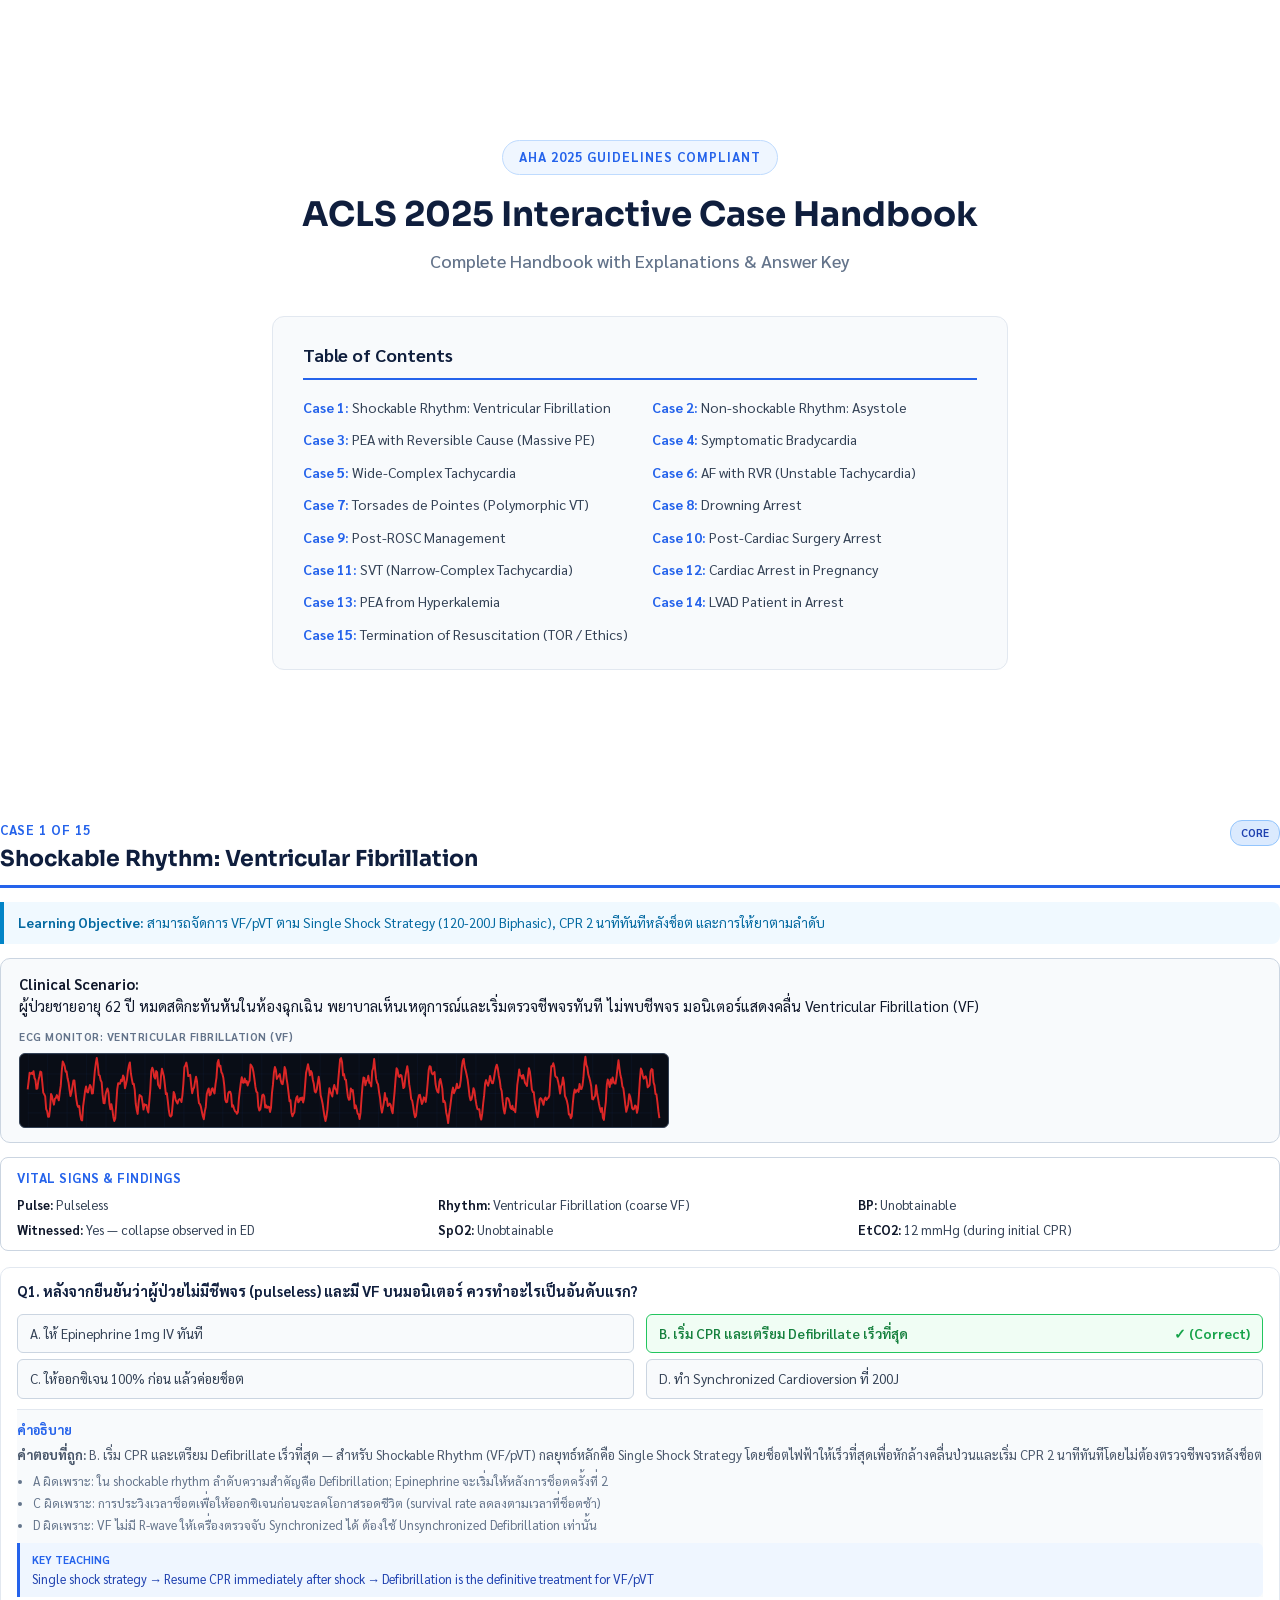
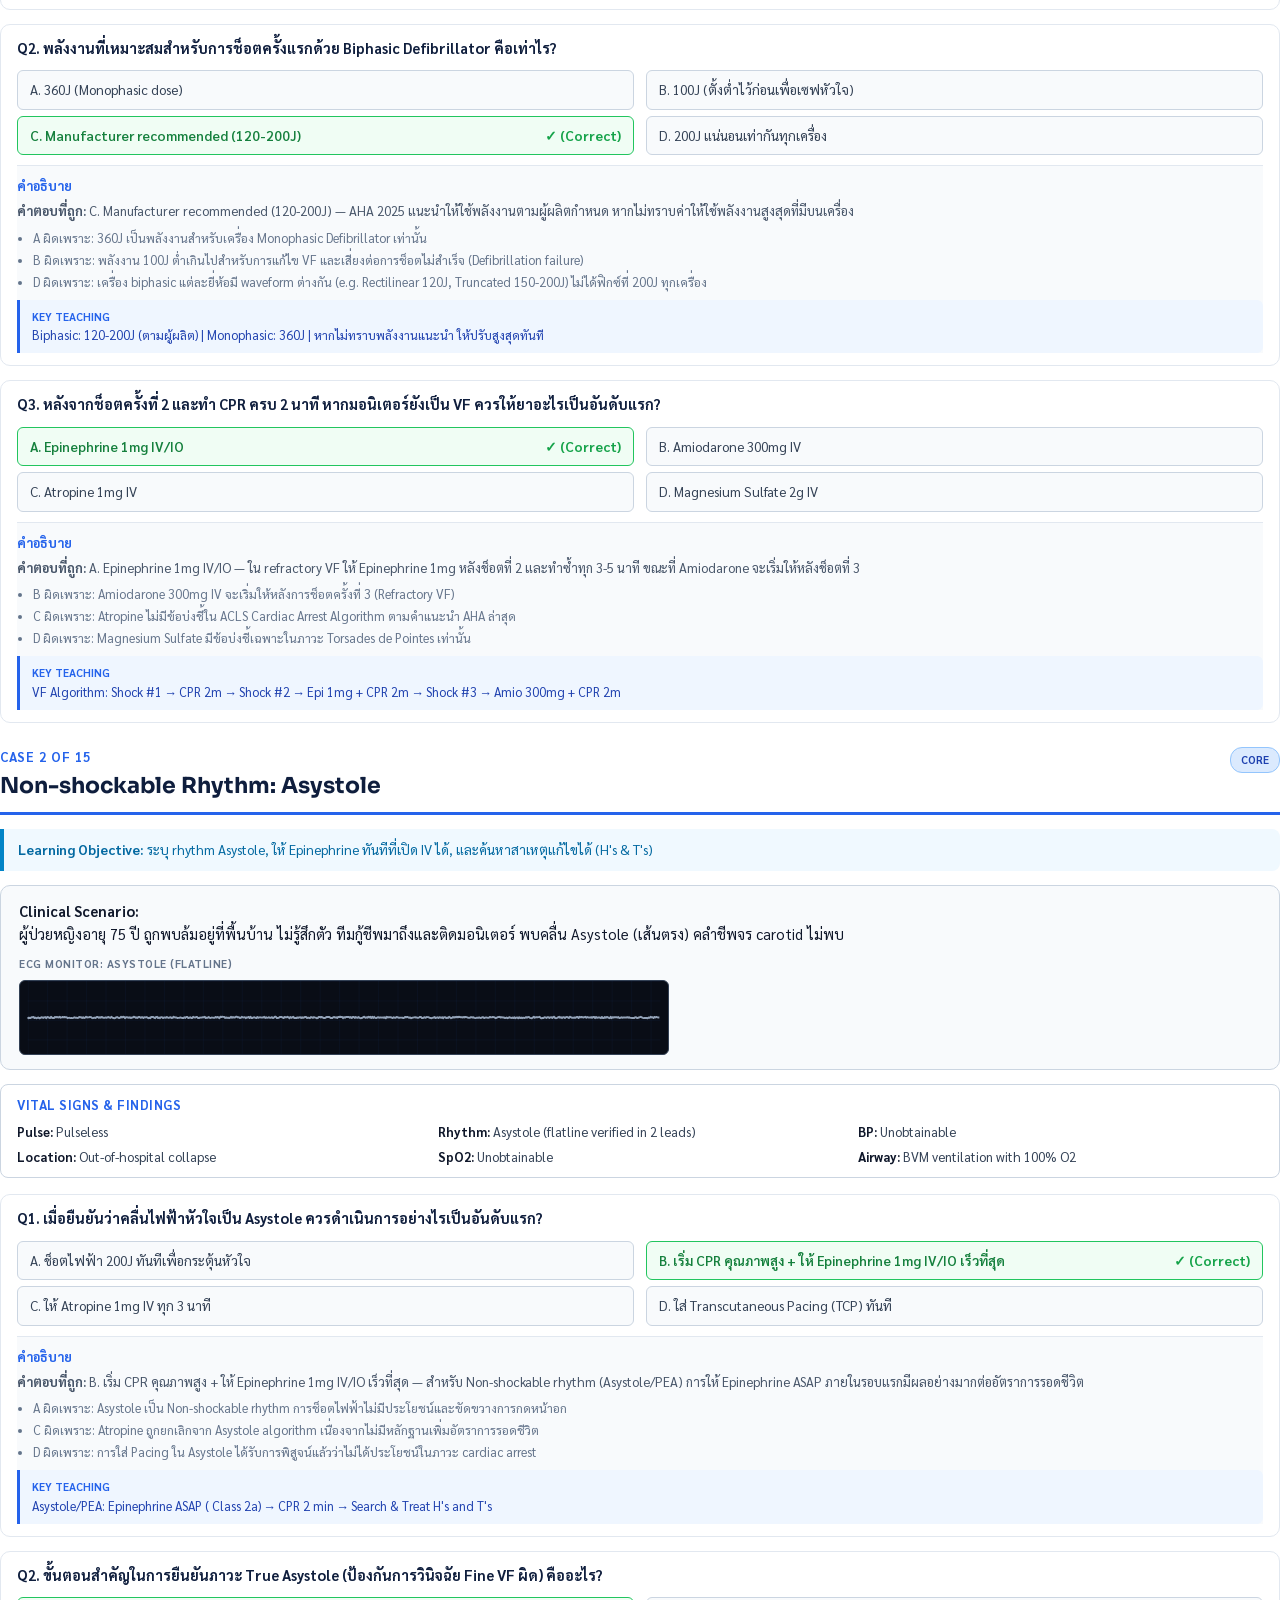
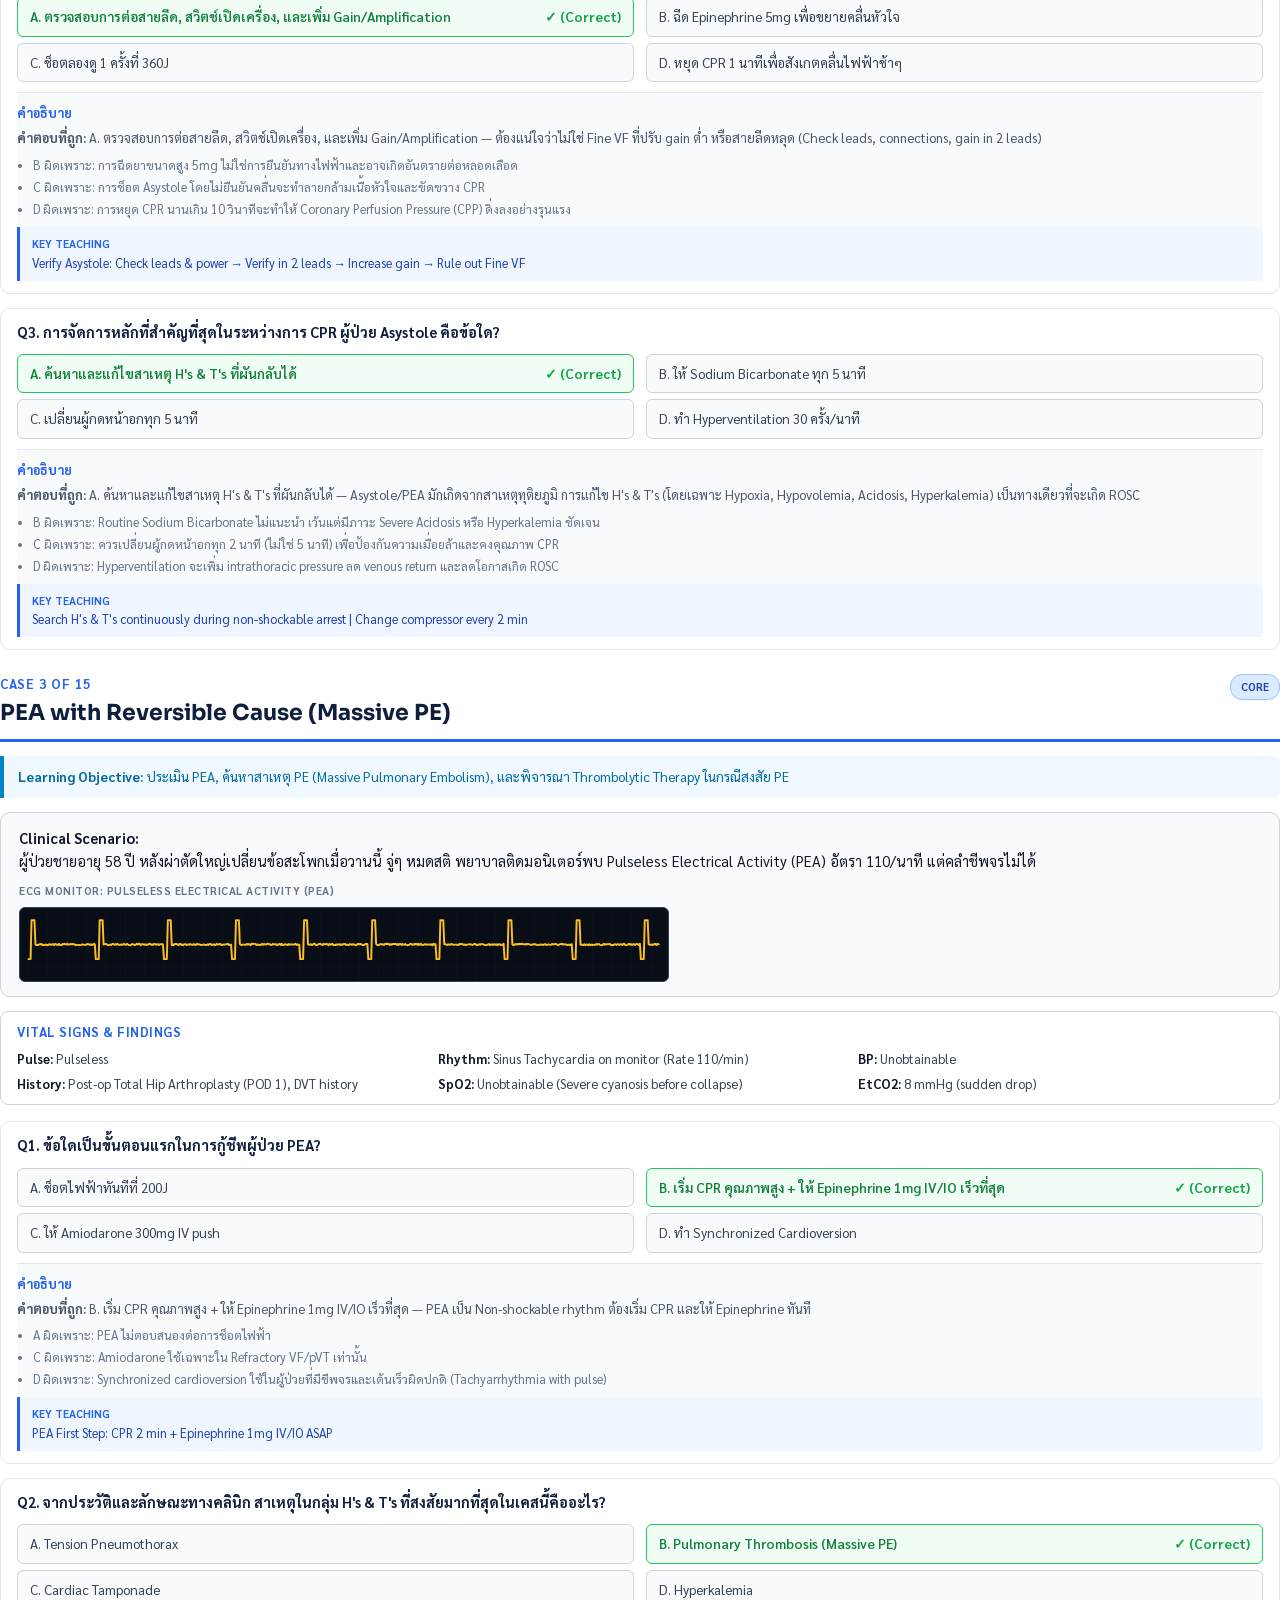
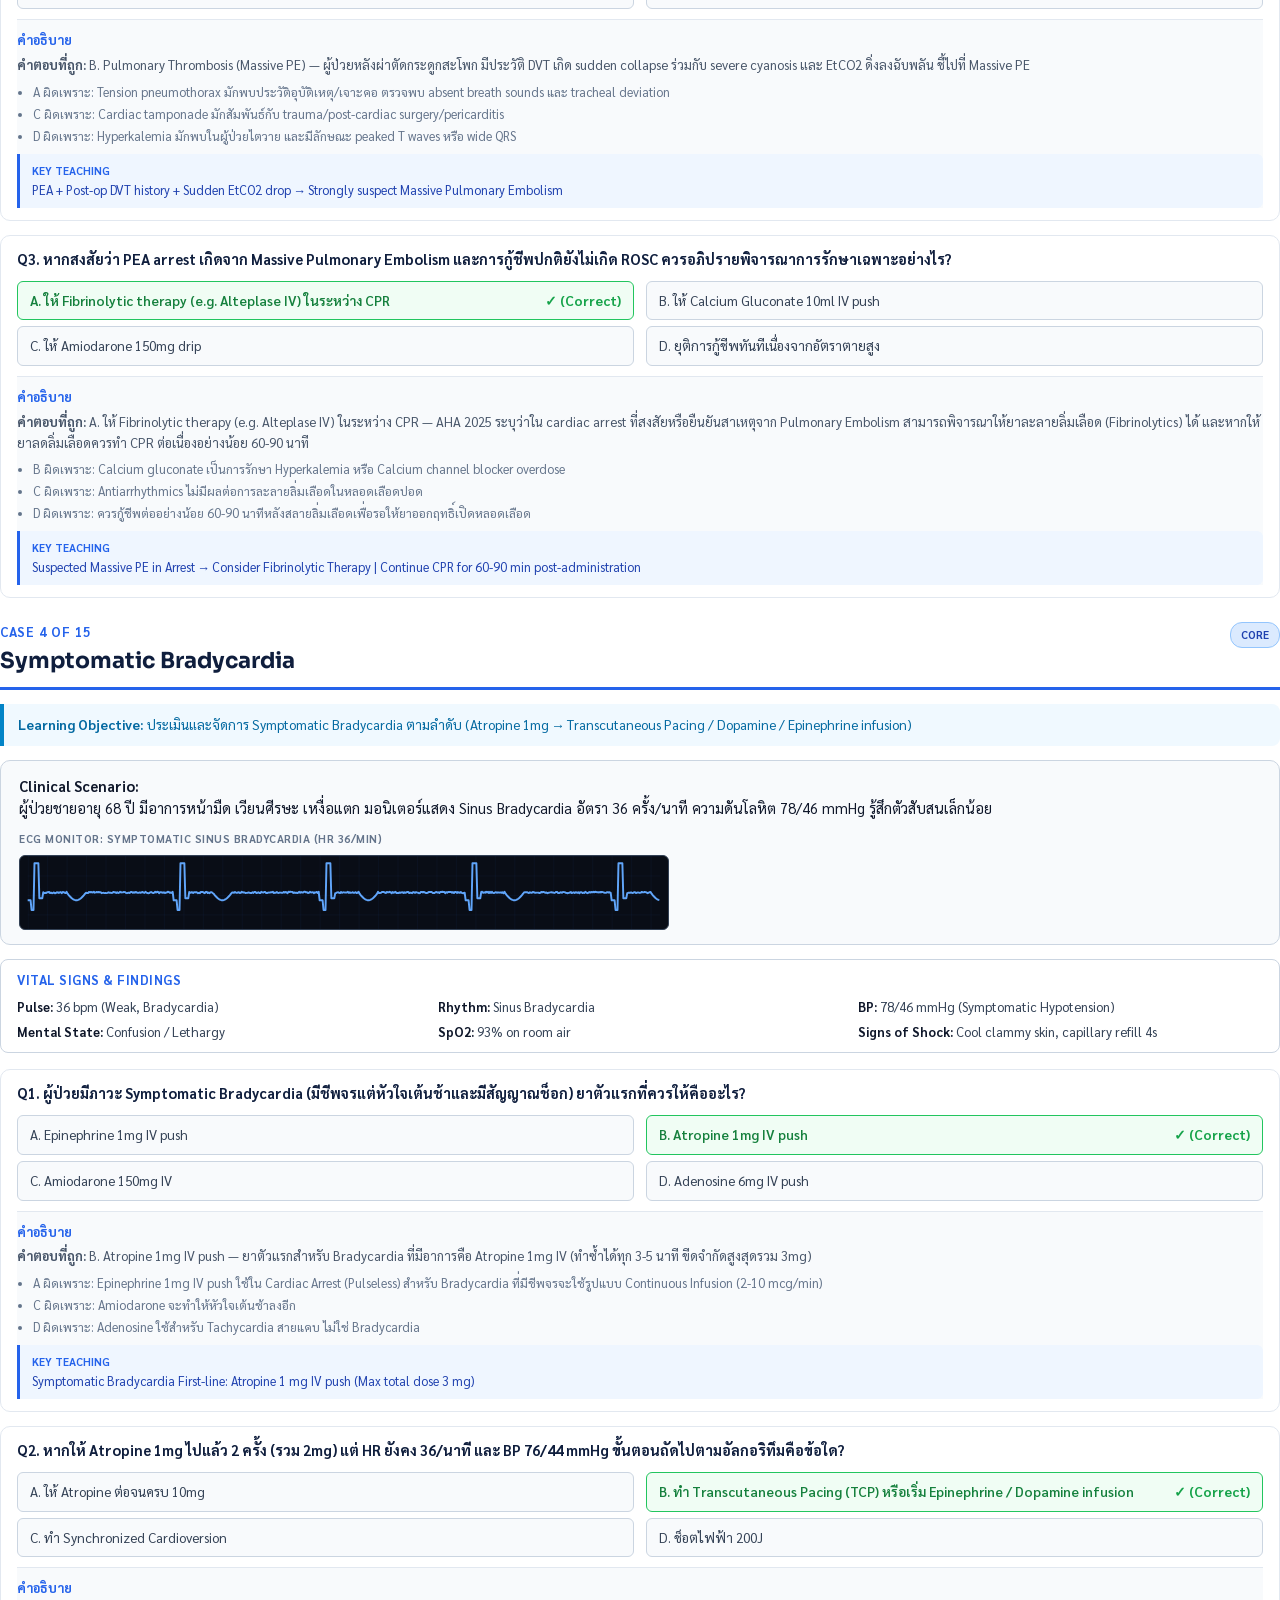
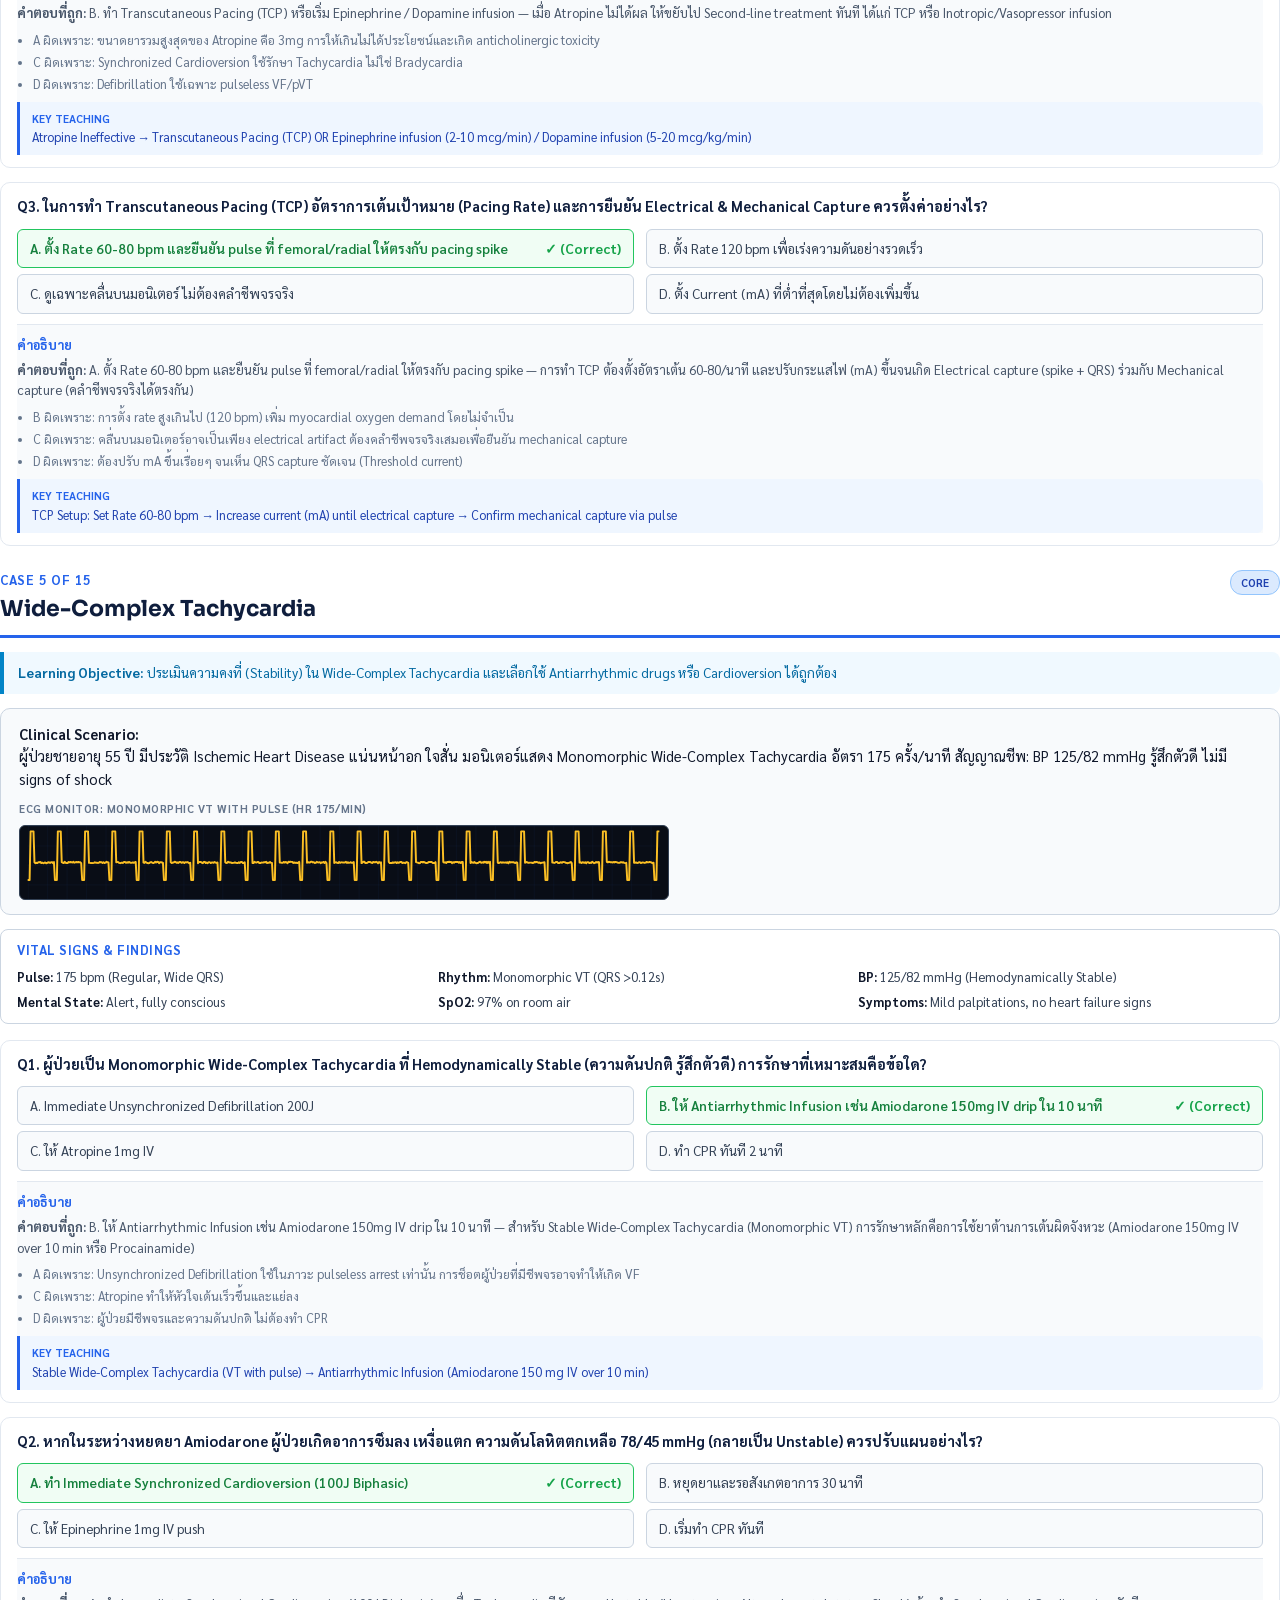
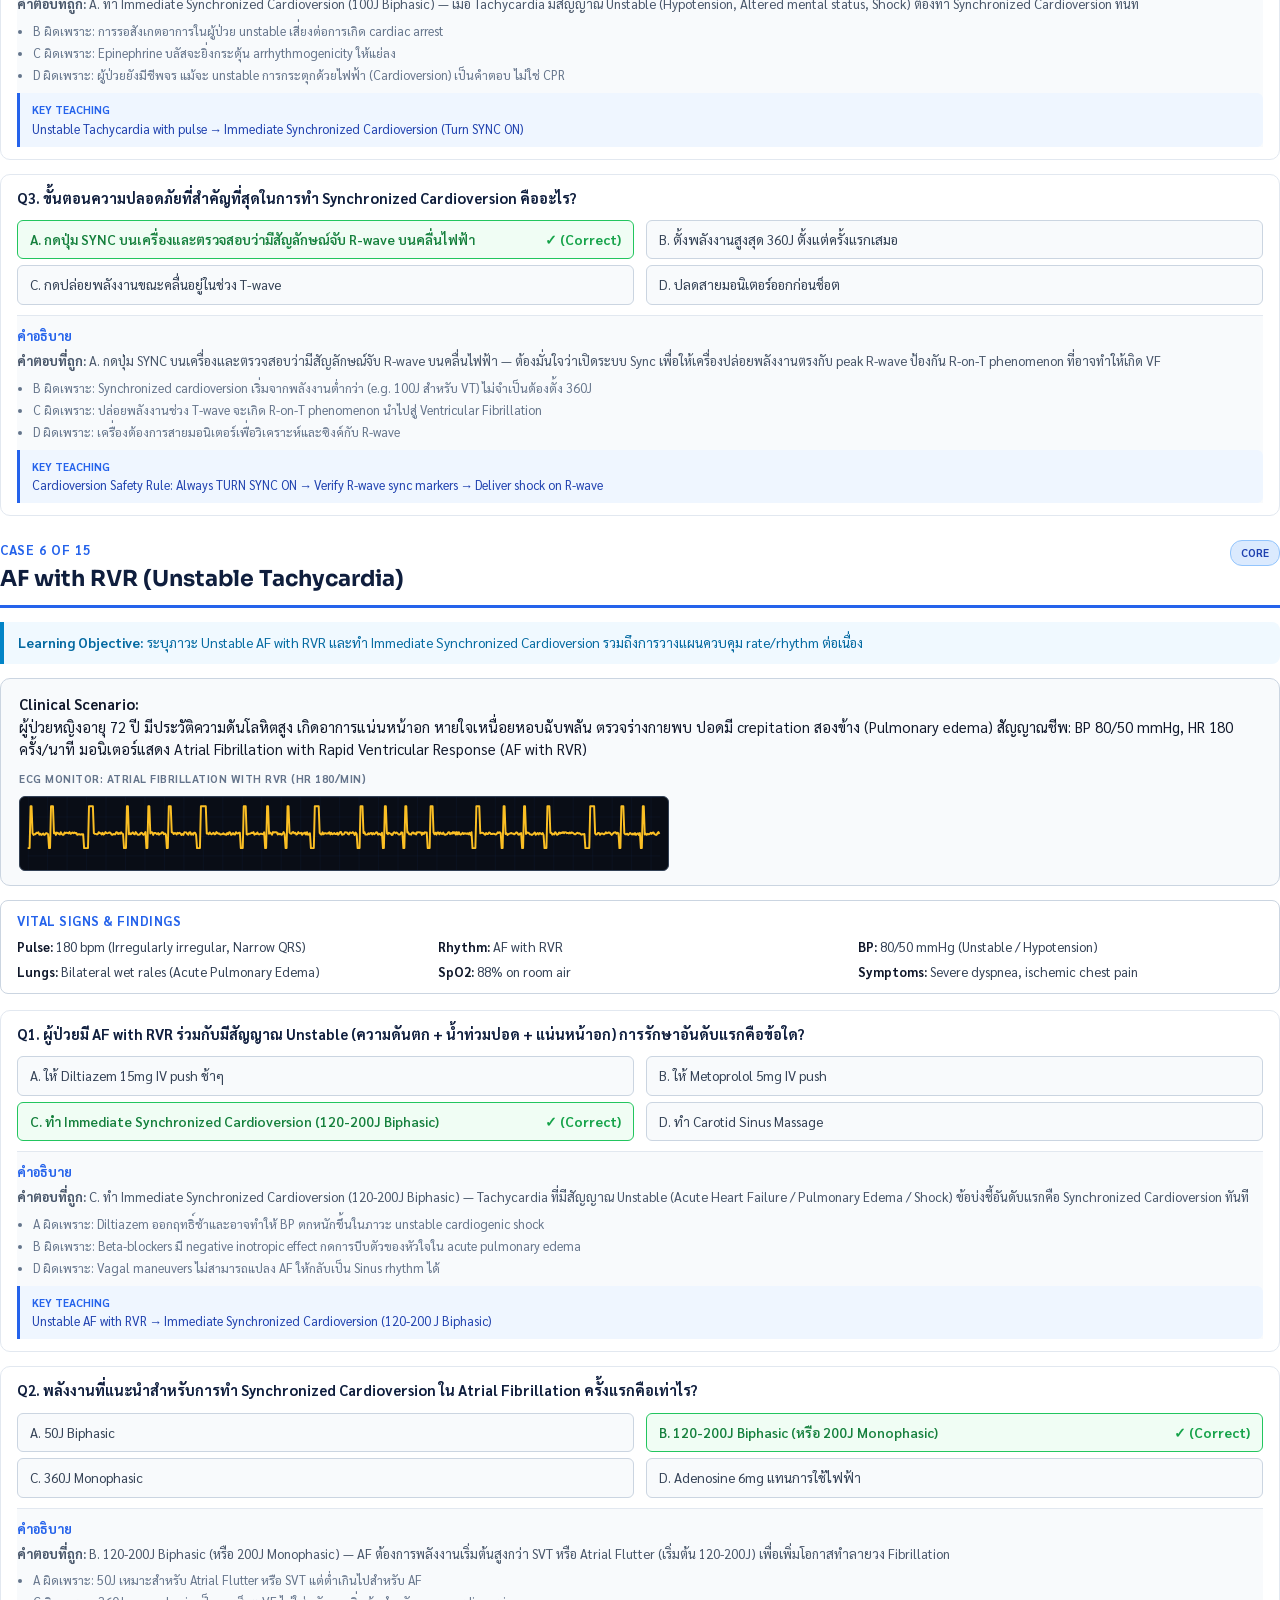
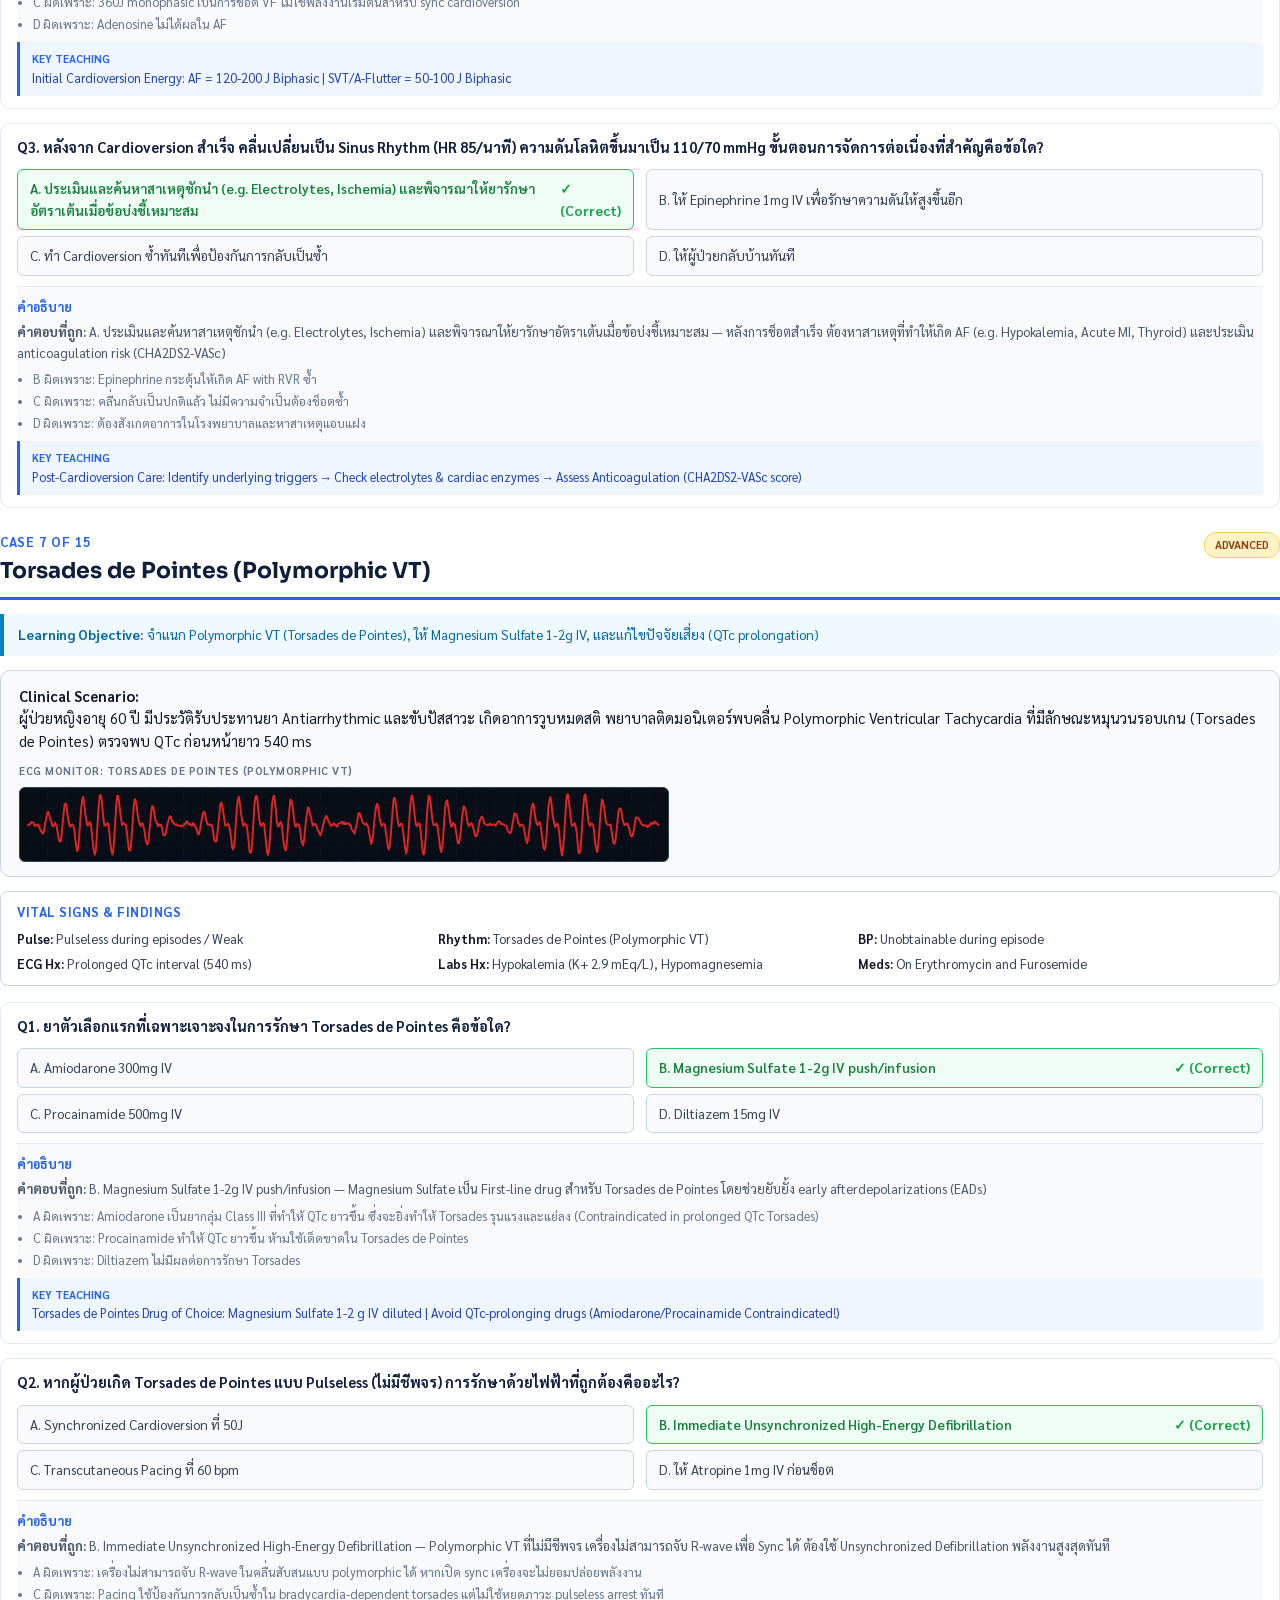
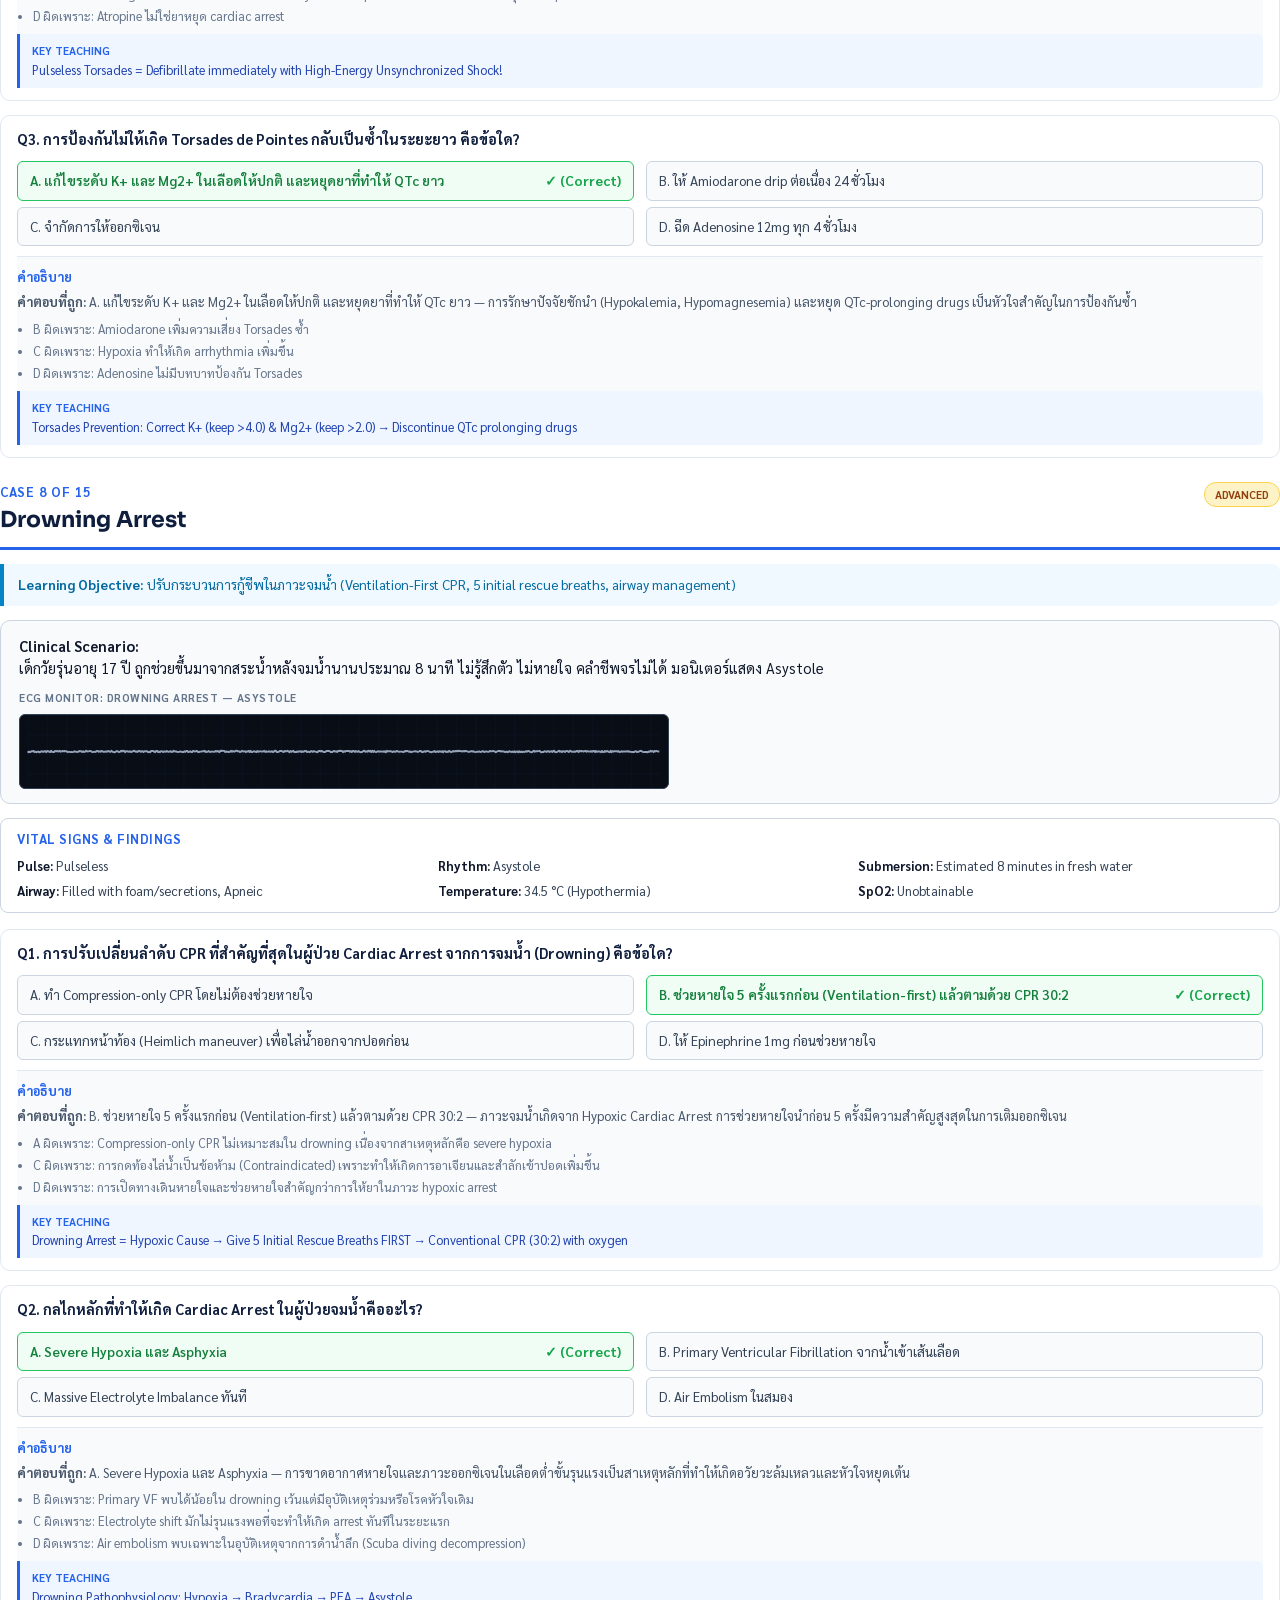
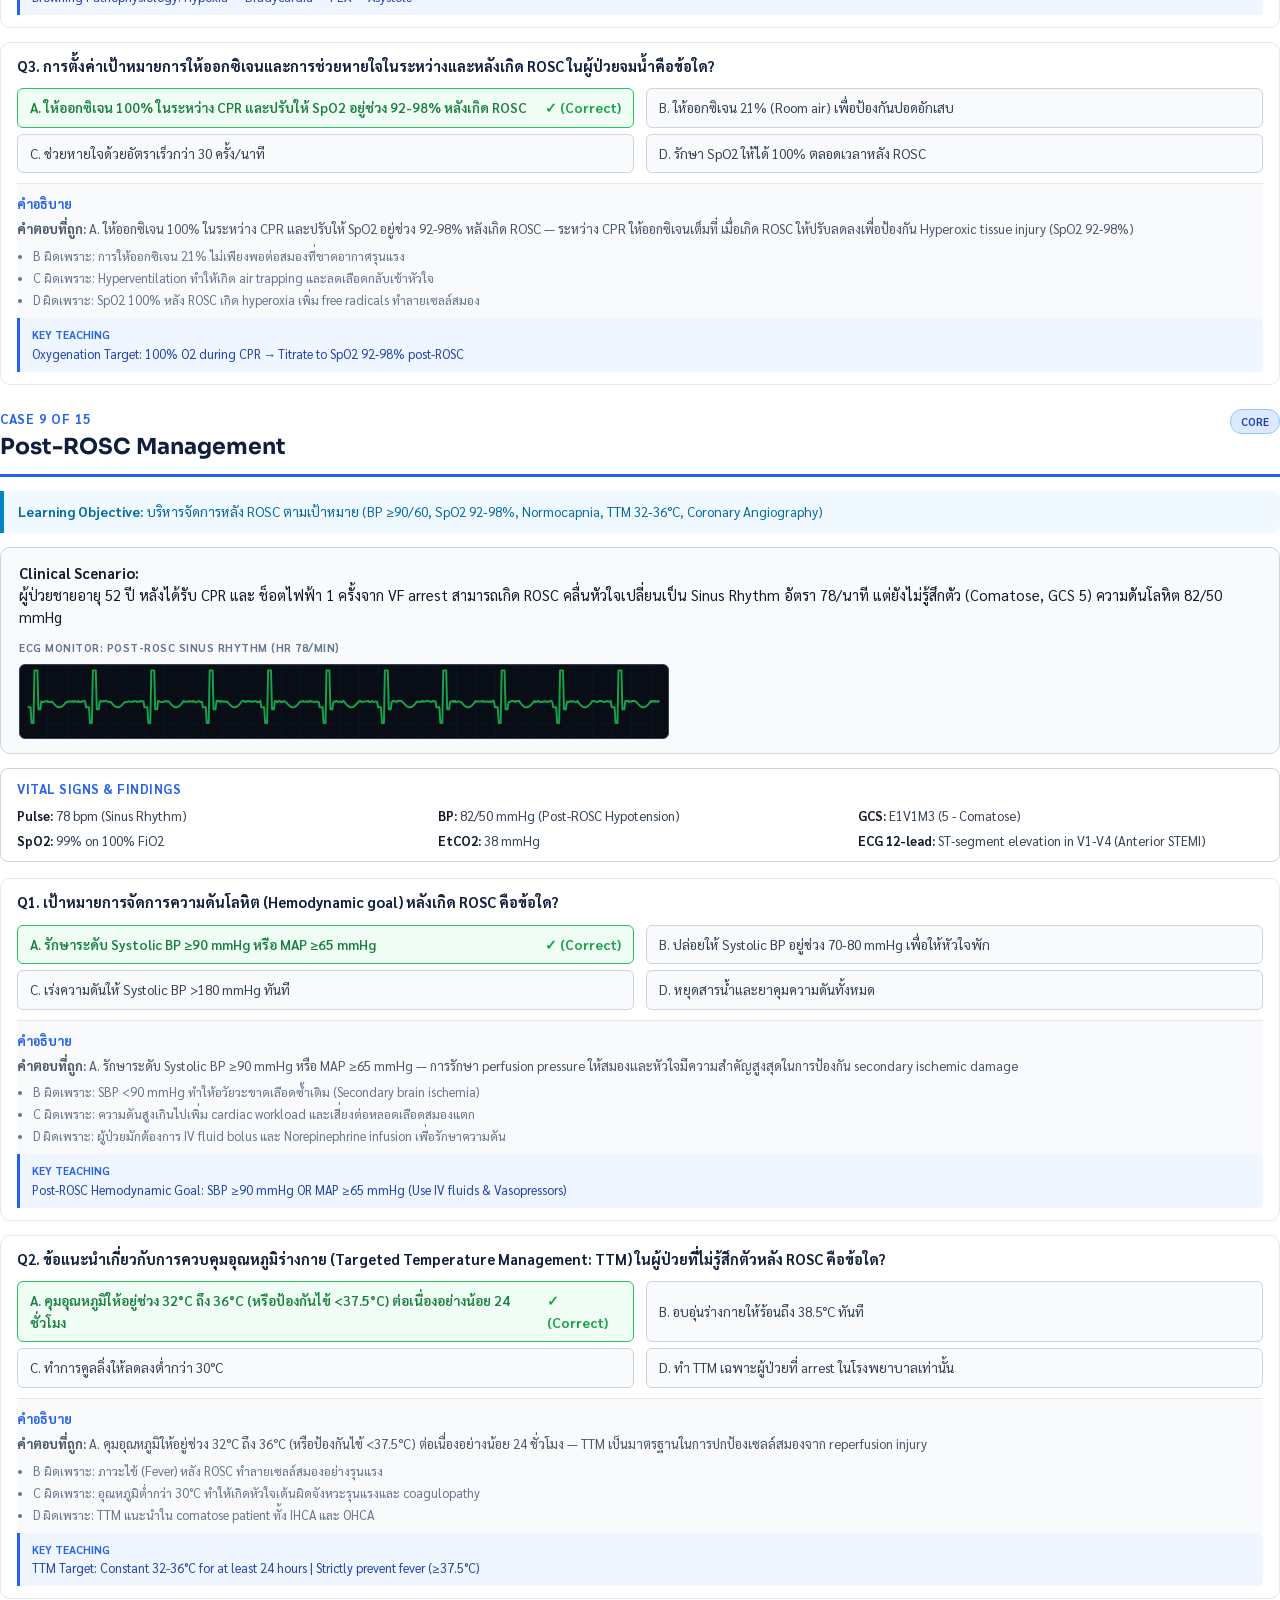
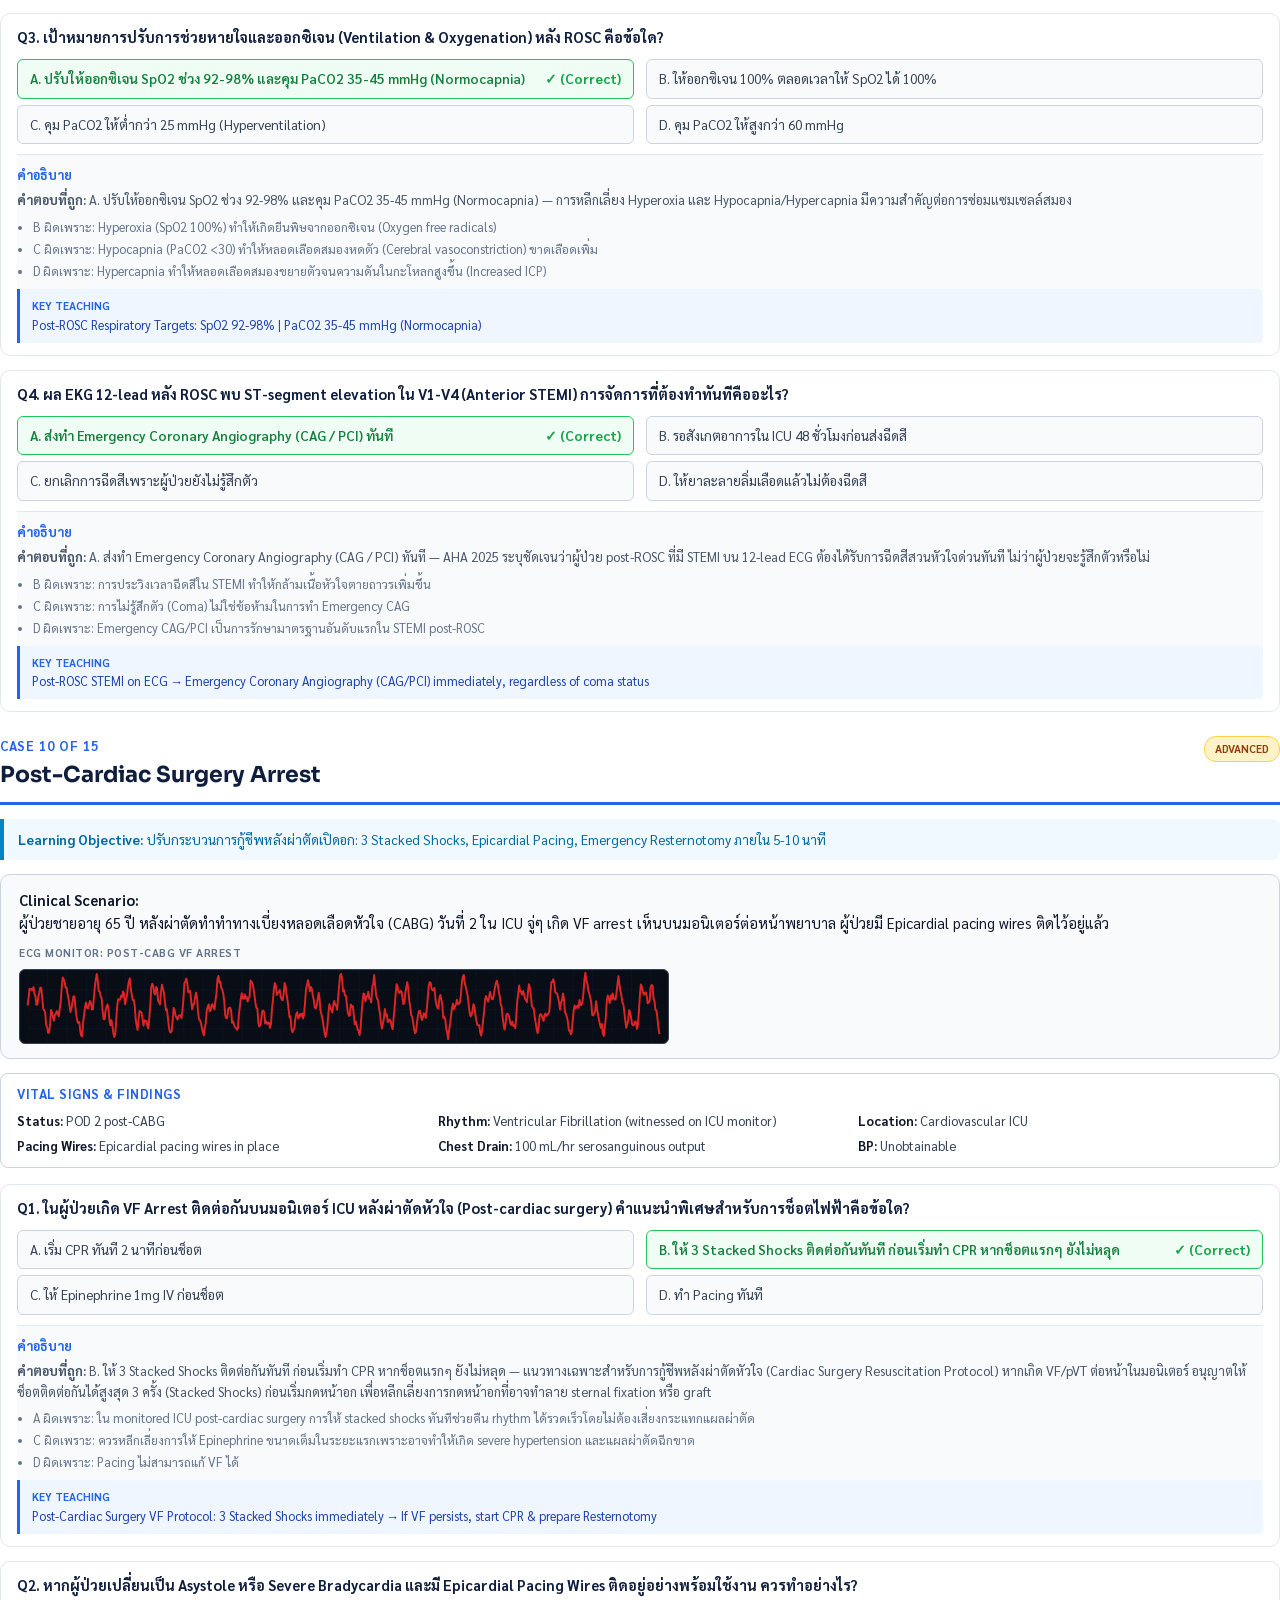
==== commit 4ec293a6: "feat(pdf): replace text rhythm giveaways with real vector SVG ECG strip images in scenarios" ====
--- a/cases/acls-2025-cases-answers.html
+++ b/cases/acls-2025-cases-answers.html
@@ -9,7 +9,7 @@
   <style>
     @page {
       size: A4;
-      margin: 15mm 15mm 18mm 15mm;
+      margin: 14mm 15mm 16mm 15mm;
       @bottom-right {
         content: counter(page);
       }
@@ -109,7 +109,7 @@
     .case-header {
       border-bottom: 3px solid #2563eb;
       padding-bottom: 12px;
-      margin-bottom: 16px;
+      margin-bottom: 14px;
       display: flex;
       justify-content: space-between;
       align-items: flex-start;
@@ -148,33 +148,46 @@
       border-left: 4px solid #0284c7;
       padding: 10px 14px;
       border-radius: 0 8px 8px 0;
-      margin-bottom: 16px;
+      margin-bottom: 14px;
       font-size: 13.5px;
       color: #0369a1;
     }
 
     .scenario-box {
       background: #f8fafc;
-      border: 1px solid #e2e8f0;
+      border: 1px solid #cbd5e1;
       border-radius: 10px;
       padding: 14px 18px;
-      margin-bottom: 16px;
-      font-size: 15px;
+      margin-bottom: 14px;
+      font-size: 14.5px;
       line-height: 1.55;
       color: #0f172a;
+    }
+
+    .ecg-container {
+      margin-top: 10px;
+      position: relative;
+    }
+    .ecg-strip-header {
+      font-size: 11px;
+      font-weight: 700;
+      color: #64748b;
+      letter-spacing: 0.5px;
+      margin-bottom: 2px;
+      text-transform: uppercase;
     }
 
     .vitals-box {
       background: #fff;
       border: 1px solid #cbd5e1;
       border-radius: 8px;
-      padding: 12px 16px;
-      margin-bottom: 20px;
+      padding: 10px 16px;
+      margin-bottom: 16px;
     }
     .vitals-box h4 {
-      font-size: 13.5px;
+      font-size: 13px;
       color: #2563eb;
-      margin-bottom: 8px;
+      margin-bottom: 6px;
       text-transform: uppercase;
       letter-spacing: 0.5px;
     }
@@ -182,7 +195,7 @@
       list-style: none;
       display: grid;
       grid-template-columns: repeat(3, 1fr);
-      gap: 6px 16px;
+      gap: 4px 16px;
     }
     .vitals-box li {
       font-size: 13px;
@@ -195,23 +208,23 @@
       background: #ffffff;
       border: 1px solid #e2e8f0;
       border-radius: 10px;
-      padding: 14px 18px;
-      margin-bottom: 16px;
+      padding: 12px 16px;
+      margin-bottom: 14px;
       page-break-inside: avoid;
     }
 
     .q-title {
-      font-size: 15px;
+      font-size: 14.5px;
       font-weight: 700;
       color: #0f1e3d;
-      margin-bottom: 12px;
+      margin-bottom: 10px;
     }
 
     .options-list {
       display: grid;
       grid-template-columns: 1fr 1fr;
-      gap: 8px 12px;
-      margin-bottom: 12px;
+      gap: 6px 12px;
+      margin-bottom: 10px;
     }
 
     .opt-item {
@@ -334,6 +347,20 @@
     <div class="scenario-box">
       <strong>Clinical Scenario:</strong><br>
       ผู้ป่วยชายอายุ 62 ปี หมดสติกะทันหันในห้องฉุกเฉิน พยาบาลเห็นเหตุการณ์และเริ่มตรวจชีพจรทันที ไม่พบชีพจร มอนิเตอร์แสดงคลื่น Ventricular Fibrillation (VF)
+      
+    <div class="ecg-container">
+      <div class="ecg-strip-header">ECG Monitor: VENTRICULAR FIBRILLATION (VF)</div>
+      <svg width="650" height="75" viewBox="0 0 650 75" xmlns="http://www.w3.org/2000/svg" style="background: #090d16; border-radius: 6px; border: 1px solid #334155; margin-top: 8px; display: block;">
+      <defs>
+        <pattern id="grid-vf" width="20" height="20" patternUnits="userSpaceOnUse">
+          <path d="M 20 0 L 0 0 0 20" fill="none" stroke="rgba(37,99,235,0.18)" stroke-width="0.5"/>
+        </pattern>
+      </defs>
+      <rect width="100%" height="100%" fill="url(#grid-vf)" />
+      <path d="M 0,36.38 L 1,28.04 L 2,19.34 L 3,20.37 L 4,19.37 L 5,20.65 L 6,17.61 L 7,24.63 L 8,26.72 L 9,35.74 L 10,35.44 L 11,27.46 L 12,23.05 L 13,18.07 L 14,18.87 L 15,28.93 L 16,39.68 L 17,41.38 L 18,43.50 L 19,56.57 L 20,58.72 L 21,64.58 L 22,64.42 L 23,56.47 L 24,41.08 L 25,43.31 L 26,48.39 L 27,52.02 L 28,45.94 L 29,45.10 L 30,42.19 L 31,44.69 L 32,47.60 L 33,39.47 L 34,32.54 L 35,17.77 L 36,7.71 L 37,9.70 L 38,12.41 L 39,18.17 L 40,18.05 L 41,25.01 L 42,29.26 L 43,36.80 L 44,43.15 L 45,39.42 L 46,33.37 L 47,27.30 L 48,27.16 L 49,37.85 L 50,46.34 L 51,52.37 L 52,54.43 L 53,53.38 L 54,62.44 L 55,67.44 L 56,68.25 L 57,53.53 L 58,46.23 L 59,37.96 L 60,33.38 L 61,38.89 L 62,39.57 L 63,35.42 L 64,31.78 L 65,33.59 L 66,40.55 L 67,40.38 L 68,29.27 L 69,17.48 L 70,9.80 L 71,4.10 L 72,10.71 L 73,21.42 L 74,22.05 L 75,26.96 L 76,28.92 L 77,41.74 L 78,50.42 L 79,50.63 L 80,41.84 L 81,37.99 L 82,35.38 L 83,39.34 L 84,51.11 L 85,56.80 L 86,51.49 L 87,56.97 L 88,64.64 L 89,68.85 L 90,66.07 L 91,51.59 L 92,36.60 L 93,29.93 L 94,30.63 L 95,30.27 L 96,26.33 L 97,27.85 L 98,22.02 L 99,24.26 L 100,35.19 L 101,31.13 L 102,26.30 L 103,17.48 L 104,11.76 L 105,8.62 L 106,19.74 L 107,25.51 L 108,30.89 L 109,30.54 L 110,36.90 L 111,50.85 L 112,57.22 L 113,61.56 L 114,49.84 L 115,42.00 L 116,43.04 L 117,43.64 L 118,50.02 L 119,57.10 L 120,51.70 L 121,52.52 L 122,52.46 L 123,57.39 L 124,60.13 L 125,48.19 L 126,36.49 L 127,17.63 L 128,14.06 L 129,16.57 L 130,23.44 L 131,25.23 L 132,17.50 L 133,18.93 L 134,31.56 L 135,33.26 L 136,35.40 L 137,22.57 L 138,15.11 L 139,19.26 L 140,23.14 L 141,31.99 L 142,41.23 L 143,40.29 L 144,48.44 L 145,57.81 L 146,63.24 L 147,64.27 L 148,62.80 L 149,51.78 L 150,39.03 L 151,41.42 L 152,47.10 L 153,49.11 L 154,50.92 L 155,47.35 L 156,46.30 L 157,46.63 L 158,49.35 L 159,42.20 L 160,30.30 L 161,13.61 L 162,11.79 L 163,8.79 L 164,13.92 L 165,22.72 L 166,22.04 L 167,21.45 L 168,32.05 L 169,40.30 L 170,36.28 L 171,34.52 L 172,28.21 L 173,23.28 L 174,28.26 L 175,42.40 L 176,50.57 L 177,51.48 L 178,54.28 L 179,59.27 L 180,63.91 L 181,67.00 L 182,58.94 L 183,54.38 L 184,41.30 L 185,37.75 L 186,35.35 L 187,42.47 L 188,41.66 L 189,36.20 L 190,35.17 L 191,38.56 L 192,40.54 L 193,31.02 L 194,24.18 L 195,9.21 L 196,6.20 L 197,12.90 L 198,12.06 L 199,18.68 L 200,20.34 L 201,24.29 L 202,32.37 L 203,47.02 L 204,49.57 L 205,49.25 L 206,40.64 L 207,38.76 L 208,38.66 L 209,41.42 L 210,54.12 L 211,52.79 L 212,56.09 L 213,58.86 L 214,59.35 L 215,61.41 L 216,59.81 L 217,46.26 L 218,37.70 L 219,29.41 L 220,23.93 L 221,29.37 L 222,29.50 L 223,25.10 L 224,29.30 L 225,27.76 L 226,32.39 L 227,29.15 L 228,27.38 L 229,10.83 L 230,12.23 L 231,14.02 L 232,18.82 L 233,25.83 L 234,33.88 L 235,38.73 L 236,39.56 L 237,54.17 L 238,57.98 L 239,56.77 L 240,50.91 L 241,42.33 L 242,41.69 L 243,43.34 L 244,54.90 L 245,52.75 L 246,55.39 L 247,53.94 L 248,54.43 L 249,59.51 L 250,55.33 L 251,40.22 L 252,31.52 L 253,19.15 L 254,13.39 L 255,16.37 L 256,25.58 L 257,23.48 L 258,22.57 L 259,20.69 L 260,27.25 L 261,30.54 L 262,31.02 L 263,24.52 L 264,13.32 L 265,16.20 L 266,25.23 L 267,31.26 L 268,39.64 L 269,48.46 L 270,47.54 L 271,60.05 L 272,63.98 L 273,61.55 L 274,60.06 L 275,50.25 L 276,45.24 L 277,43.32 L 278,49.71 L 279,48.37 L 280,45.15 L 281,47.06 L 282,44.62 L 283,49.76 L 284,45.73 L 285,32.71 L 286,19.50 L 287,15.26 L 288,10.40 L 289,15.46 L 290,21.96 L 291,17.36 L 292,19.37 L 293,26.66 L 294,30.62 L 295,38.56 L 296,39.45 L 297,36.53 L 298,29.76 L 299,23.44 L 300,30.44 L 301,42.48 L 302,46.24 L 303,51.06 L 304,57.92 L 305,64.32 L 306,68.92 L 307,64.28 L 308,56.90 L 309,44.21 L 310,35.12 L 311,38.95 L 312,41.23 L 313,43.64 L 314,35.83 L 315,31.88 L 316,35.76 L 317,36.77 L 318,40.74 L 319,27.93 L 320,16.61 L 321,5.51 L 322,4.22 L 323,8.39 L 324,21.98 L 325,20.56 L 326,26.33 L 327,26.32 L 328,35.90 L 329,43.90 L 330,46.98 L 331,46.62 L 332,35.37 L 333,38.36 L 334,36.97 L 335,45.12 L 336,55.88 L 337,52.78 L 338,56.54 L 339,61.30 L 340,62.02 L 341,66.80 L 342,60.52 L 343,45.76 L 344,33.04 L 345,24.19 L 346,24.76 L 347,32.12 L 348,27.91 L 349,27.06 L 350,22.38 L 351,29.62 L 352,29.49 L 353,33.28 L 354,17.42 L 355,14.37 L 356,5.15 L 357,15.78 L 358,25.58 L 359,29.59 L 360,31.11 L 361,39.10 L 362,44.94 L 363,54.90 L 364,60.26 L 365,55.06 L 366,49.38 L 367,40.12 L 368,47.05 L 369,45.55 L 370,53.39 L 371,52.49 L 372,50.99 L 373,52.40 L 374,57.96 L 375,60.88 L 376,49.35 L 377,38.73 L 378,25.63 L 379,14.73 L 380,16.42 L 381,22.88 L 382,23.58 L 383,21.47 L 384,22.13 L 385,27.79 L 386,35.00 L 387,33.80 L 388,23.91 L 389,17.79 L 390,12.45 L 391,19.22 L 392,30.97 L 393,37.12 L 394,46.13 L 395,47.72 L 396,53.26 L 397,60.60 L 398,64.94 L 399,63.36 L 400,54.09 L 401,46.97 L 402,42.23 L 403,41.96 L 404,46.44 L 405,51.34 L 406,49.23 L 407,44.53 L 408,45.49 L 409,49.20 L 410,40.63 L 411,29.44 L 412,16.70 L 413,12.52 L 414,13.08 L 415,19.15 L 416,20.85 L 417,19.90 L 418,18.61 L 419,30.56 L 420,35.87 L 421,38.76 L 422,39.67 L 423,28.55 L 424,25.56 L 425,30.35 L 426,35.60 L 427,49.31 L 428,48.06 L 429,50.43 L 430,60.07 L 431,64.28 L 432,70.92 L 433,61.89 L 434,55.11 L 435,47.05 L 436,38.98 L 437,34.53 L 438,40.37 L 439,37.60 L 440,35.53 L 441,30.62 L 442,35.06 L 443,34.79 L 444,33.46 L 445,26.79 L 446,13.77 L 447,7.42 L 448,5.04 L 449,13.40 L 450,16.80 L 451,21.37 L 452,26.36 L 453,34.23 L 454,43.52 L 455,47.47 L 456,46.44 L 457,42.09 L 458,35.05 L 459,37.90 L 460,45.97 L 461,52.08 L 462,56.40 L 463,56.92 L 464,56.75 L 465,64.31 L 466,67.39 L 467,61.33 L 468,50.84 L 469,42.31 L 470,29.99 L 471,26.81 L 472,30.02 L 473,32.64 L 474,28.70 L 475,22.54 L 476,26.50 L 477,29.76 L 478,30.03 L 479,25.55 L 480,18.64 L 481,13.81 L 482,10.97 L 483,14.68 L 484,22.23 L 485,26.93 L 486,34.85 L 487,37.99 L 488,48.68 L 489,56.45 L 490,61.20 L 491,55.31 L 492,45.41 L 493,45.19 L 494,46.12 L 495,49.51 L 496,55.10 L 497,56.47 L 498,53.10 L 499,57.70 L 500,56.67 L 501,59.87 L 502,47.52 L 503,32.00 L 504,24.78 L 505,15.95 L 506,22.17 L 507,22.22 L 508,25.28 L 509,21.49 L 510,24.85 L 511,29.68 L 512,31.08 L 513,32.88 L 514,22.56 L 515,14.54 L 516,18.30 L 517,26.36 L 518,36.31 L 519,39.08 L 520,39.30 L 521,49.08 L 522,54.38 L 523,61.36 L 524,64.88 L 525,58.29 L 526,46.58 L 527,45.36 L 528,46.48 L 529,49.42 L 530,52.25 L 531,46.51 L 532,44.62 L 533,47.28 L 534,45.76 L 535,45.03 L 536,42.52 L 537,25.88 L 538,12.59 L 539,12.70 L 540,9.52 L 541,13.11 L 542,22.43 L 543,23.75 L 544,24.35 L 545,28.42 L 546,33.74 L 547,40.58 L 548,33.31 L 549,31.33 L 550,24.04 L 551,29.77 L 552,43.19 L 553,45.22 L 554,48.15 L 555,52.90 L 556,62.10 L 557,61.92 L 558,66.11 L 559,63.95 L 560,51.63 L 561,41.49 L 562,36.41 L 563,39.54 L 564,37.67 L 565,36.58 L 566,38.92 L 567,30.87 L 568,35.73 L 569,35.90 L 570,32.68 L 571,24.13 L 572,10.15 L 573,2.87 L 574,11.20 L 575,13.65 L 576,21.09 L 577,24.24 L 578,28.26 L 579,33.39 L 580,46.28 L 581,46.66 L 582,44.26 L 583,43.09 L 584,32.16 L 585,39.80 L 586,45.66 L 587,51.40 L 588,56.04 L 589,59.51 L 590,55.47 L 591,65.60 L 592,67.67 L 593,57.79 L 594,49.16 L 595,31.80 L 596,26.14 L 597,29.49 L 598,33.94 L 599,26.24 L 600,30.38 L 601,24.00 L 602,28.56 L 603,30.37 L 604,30.41 L 605,23.39 L 606,14.51 L 607,6.51 L 608,14.81 L 609,21.88 L 610,25.75 L 611,33.35 L 612,35.09 L 613,42.98 L 614,51.98 L 615,59.36 L 616,55.71 L 617,51.54 L 618,41.33 L 619,43.73 L 620,48.86 L 621,55.61 L 622,56.94 L 623,56.33 L 624,52.84 L 625,53.73 L 626,60.42 L 627,56.06 L 628,42.23 L 629,26.19 L 630,14.96 L 631,17.20 L 632,22.10 L 633,25.36 L 634,23.62 L 635,22.88 L 636,26.77 L 637,34.24 L 638,33.30 L 639,31.72 L 640,17.92 L 641,15.54 L 642,16.30 L 643,29.20 L 644,32.28 L 645,40.98 L 646,41.57 L 647,49.55 L 648,58.77 L 649,65.80" fill="none" stroke="#dc2626" stroke-width="2" stroke-linejoin="round" />
+    </svg>
+    </div>
+
     </div>
 
     <div class="vitals-box"><h4>Vital Signs & Findings</h4>
@@ -423,6 +450,20 @@
     <div class="scenario-box">
       <strong>Clinical Scenario:</strong><br>
       ผู้ป่วยหญิงอายุ 75 ปี ถูกพบล้มอยู่ที่พื้นบ้าน ไม่รู้สึกตัว ทีมกู้ชีพมาถึงและติดมอนิเตอร์ พบคลื่น Asystole (เส้นตรง) คลำชีพจร carotid ไม่พบ
+      
+    <div class="ecg-container">
+      <div class="ecg-strip-header">ECG Monitor: ASYSTOLE (FLATLINE)</div>
+      <svg width="650" height="75" viewBox="0 0 650 75" xmlns="http://www.w3.org/2000/svg" style="background: #090d16; border-radius: 6px; border: 1px solid #334155; margin-top: 8px; display: block;">
+      <defs>
+        <pattern id="grid-asystole" width="20" height="20" patternUnits="userSpaceOnUse">
+          <path d="M 20 0 L 0 0 0 20" fill="none" stroke="rgba(37,99,235,0.18)" stroke-width="0.5"/>
+        </pattern>
+      </defs>
+      <rect width="100%" height="100%" fill="url(#grid-asystole)" />
+      <path d="M 0,37.29 L 1,38.21 L 2,37.84 L 3,37.92 L 4,37.15 L 5,37.23 L 6,36.91 L 7,38.12 L 8,37.62 L 9,38.21 L 10,37.92 L 11,37.49 L 12,38.21 L 13,37.95 L 14,37.28 L 15,37.43 L 16,37.92 L 17,37.37 L 18,37.04 L 19,38.24 L 20,37.04 L 21,37.20 L 22,37.74 L 23,38.02 L 24,36.81 L 25,37.75 L 26,38.11 L 27,38.10 L 28,36.98 L 29,37.34 L 30,37.04 L 31,37.16 L 32,37.45 L 33,36.79 L 34,37.68 L 35,37.42 L 36,37.01 L 37,37.32 L 38,36.96 L 39,37.38 L 40,37.19 L 41,38.18 L 42,37.91 L 43,37.82 L 44,38.13 L 45,37.90 L 46,38.10 L 47,37.83 L 48,37.30 L 49,37.70 L 50,37.69 L 51,37.94 L 52,37.85 L 53,36.85 L 54,37.28 L 55,37.34 L 56,37.99 L 57,37.16 L 58,38.00 L 59,37.68 L 60,36.77 L 61,37.29 L 62,37.41 L 63,37.22 L 64,36.99 L 65,37.09 L 66,37.91 L 67,38.20 L 68,37.78 L 69,37.85 L 70,37.93 L 71,36.84 L 72,36.94 L 73,37.78 L 74,37.27 L 75,37.66 L 76,36.88 L 77,37.56 L 78,37.85 L 79,37.88 L 80,37.41 L 81,37.86 L 82,37.37 L 83,36.90 L 84,37.65 L 85,37.92 L 86,36.75 L 87,37.49 L 88,38.11 L 89,38.18 L 90,38.09 L 91,37.31 L 92,37.06 L 93,37.62 L 94,38.15 L 95,37.68 L 96,36.76 L 97,37.46 L 98,36.79 L 99,36.96 L 100,38.23 L 101,37.17 L 102,37.23 L 103,37.44 L 104,37.85 L 105,37.29 L 106,38.08 L 107,37.60 L 108,37.57 L 109,36.82 L 110,36.94 L 111,37.85 L 112,37.50 L 113,37.98 L 114,36.88 L 115,36.94 L 116,37.80 L 117,37.29 L 118,37.34 L 119,38.02 L 120,37.11 L 121,37.44 L 122,37.08 L 123,37.45 L 124,38.25 L 125,37.76 L 126,38.22 L 127,36.86 L 128,36.93 L 129,37.00 L 130,37.79 L 131,38.16 L 132,36.93 L 133,36.83 L 134,38.12 L 135,37.52 L 136,38.15 L 137,37.11 L 138,37.10 L 139,38.06 L 140,37.54 L 141,37.43 L 142,37.85 L 143,36.94 L 144,37.62 L 145,37.93 L 146,37.44 L 147,37.16 L 148,37.95 L 149,37.78 L 150,36.76 L 151,37.28 L 152,37.59 L 153,37.47 L 154,38.07 L 155,37.91 L 156,37.74 L 157,37.37 L 158,37.90 L 159,37.92 L 160,38.14 L 161,37.30 L 162,37.91 L 163,36.89 L 164,36.96 L 165,38.14 L 166,37.89 L 167,37.25 L 168,37.93 L 169,38.05 L 170,36.85 L 171,37.39 L 172,37.54 L 173,37.07 L 174,37.04 L 175,37.96 L 176,38.10 L 177,37.60 L 178,37.61 L 179,37.55 L 180,37.16 L 181,37.24 L 182,36.77 L 183,38.10 L 184,37.65 L 185,37.74 L 186,36.96 L 187,37.88 L 188,37.96 L 189,37.58 L 190,37.62 L 191,37.83 L 192,37.88 L 193,36.87 L 194,37.59 L 195,36.96 L 196,37.42 L 197,38.17 L 198,36.75 L 199,37.00 L 200,36.80 L 201,36.86 L 202,36.98 L 203,38.00 L 204,37.52 L 205,37.93 L 206,37.65 L 207,38.16 L 208,37.68 L 209,36.77 L 210,37.85 L 211,37.07 L 212,37.57 L 213,37.62 L 214,36.81 L 215,36.76 L 216,37.42 L 217,37.17 L 218,38.02 L 219,37.80 L 220,36.80 L 221,37.38 L 222,37.44 L 223,37.13 L 224,38.16 L 225,37.37 L 226,37.50 L 227,36.97 L 228,38.01 L 229,36.81 L 230,38.13 L 231,37.97 L 232,37.36 L 233,37.24 L 234,37.90 L 235,38.07 L 236,36.91 L 237,37.88 L 238,37.36 L 239,37.32 L 240,37.62 L 241,37.37 L 242,37.47 L 243,36.85 L 244,37.94 L 245,37.18 L 246,37.89 L 247,37.66 L 248,37.24 L 249,37.80 L 250,37.78 L 251,37.12 L 252,38.14 L 253,37.56 L 254,36.75 L 255,36.76 L 256,38.14 L 257,37.93 L 258,37.85 L 259,36.85 L 260,36.93 L 261,36.93 L 262,37.70 L 263,38.01 L 264,37.00 L 265,37.19 L 266,37.33 L 267,36.77 L 268,37.27 L 269,38.24 L 270,37.02 L 271,37.80 L 272,37.25 L 273,36.84 L 274,38.05 L 275,38.08 L 276,38.09 L 277,37.42 L 278,37.84 L 279,37.34 L 280,37.17 L 281,37.94 L 282,37.30 L 283,37.85 L 284,37.52 L 285,36.89 L 286,36.98 L 287,38.11 L 288,37.61 L 289,37.83 L 290,38.24 L 291,37.09 L 292,37.29 L 293,37.86 L 294,37.14 L 295,37.42 L 296,37.61 L 297,38.24 L 298,38.14 L 299,36.93 L 300,36.89 L 301,37.43 L 302,37.00 L 303,37.38 L 304,38.03 L 305,38.06 L 306,37.79 L 307,36.90 L 308,37.06 L 309,36.96 L 310,36.90 L 311,37.93 L 312,37.88 L 313,38.10 L 314,37.08 L 315,36.92 L 316,37.64 L 317,37.32 L 318,38.02 L 319,36.86 L 320,36.95 L 321,36.79 L 322,37.03 L 323,36.93 L 324,38.21 L 325,37.15 L 326,37.75 L 327,36.85 L 328,37.05 L 329,36.95 L 330,37.03 L 331,37.85 L 332,37.07 L 333,38.09 L 334,36.94 L 335,36.96 L 336,37.92 L 337,37.03 L 338,37.56 L 339,37.79 L 340,37.06 L 341,37.91 L 342,38.21 L 343,37.96 L 344,37.76 L 345,36.95 L 346,36.80 L 347,37.83 L 348,37.29 L 349,37.65 L 350,36.78 L 351,37.45 L 352,36.84 L 353,38.08 L 354,36.79 L 355,37.98 L 356,36.81 L 357,37.85 L 358,38.09 L 359,37.60 L 360,37.16 L 361,37.78 L 362,37.34 L 363,37.48 L 364,37.67 L 365,37.39 L 366,37.87 L 367,37.19 L 368,38.25 L 369,36.86 L 370,37.44 L 371,37.17 L 372,37.14 L 373,37.24 L 374,37.70 L 375,38.15 L 376,37.25 L 377,37.75 L 378,37.78 L 379,36.98 L 380,37.17 L 381,37.80 L 382,37.79 L 383,37.64 L 384,37.65 L 385,37.81 L 386,38.06 L 387,37.62 L 388,36.84 L 389,37.23 L 390,36.90 L 391,37.33 L 392,37.80 L 393,37.43 L 394,38.25 L 395,37.82 L 396,37.61 L 397,37.38 L 398,37.27 L 399,37.55 L 400,37.59 L 401,37.93 L 402,37.54 L 403,36.90 L 404,37.06 L 405,38.00 L 406,38.12 L 407,37.48 L 408,37.30 L 409,37.75 L 410,37.02 L 411,37.12 L 412,37.24 L 413,37.91 L 414,37.95 L 415,38.21 L 416,37.88 L 417,37.54 L 418,36.98 L 419,38.14 L 420,37.63 L 421,37.31 L 422,37.96 L 423,37.21 L 424,37.51 L 425,37.88 L 426,37.27 L 427,38.24 L 428,37.12 L 429,37.09 L 430,38.09 L 431,37.61 L 432,37.99 L 433,36.81 L 434,37.47 L 435,38.17 L 436,37.88 L 437,36.98 L 438,37.57 L 439,37.05 L 440,37.25 L 441,36.77 L 442,37.36 L 443,36.82 L 444,36.91 L 445,37.33 L 446,37.17 L 447,37.49 L 448,37.00 L 449,37.43 L 450,36.90 L 451,37.13 L 452,37.54 L 453,37.86 L 454,37.88 L 455,37.29 L 456,37.10 L 457,37.47 L 458,37.31 L 459,37.84 L 460,38.13 L 461,37.82 L 462,37.84 L 463,37.77 L 464,37.44 L 465,38.04 L 466,37.90 L 467,37.21 L 468,37.19 L 469,38.15 L 470,37.64 L 471,37.44 L 472,37.63 L 473,37.94 L 474,37.62 L 475,36.89 L 476,37.37 L 477,37.21 L 478,36.96 L 479,37.10 L 480,37.68 L 481,38.24 L 482,37.72 L 483,37.12 L 484,36.97 L 485,36.82 L 486,37.62 L 487,37.13 L 488,37.43 L 489,37.35 L 490,37.92 L 491,37.92 L 492,37.60 L 493,38.21 L 494,37.75 L 495,37.23 L 496,37.64 L 497,38.00 L 498,37.55 L 499,38.06 L 500,37.32 L 501,38.21 L 502,37.66 L 503,37.40 L 504,38.21 L 505,37.29 L 506,38.05 L 507,37.56 L 508,38.17 L 509,37.68 L 510,37.93 L 511,37.76 L 512,37.11 L 513,37.68 L 514,37.12 L 515,37.00 L 516,37.87 L 517,38.13 L 518,38.22 L 519,37.44 L 520,36.75 L 521,37.73 L 522,37.27 L 523,37.08 L 524,37.27 L 525,37.12 L 526,36.83 L 527,37.95 L 528,38.22 L 529,38.02 L 530,38.06 L 531,37.25 L 532,37.40 L 533,37.92 L 534,37.20 L 535,37.10 L 536,38.00 L 537,37.34 L 538,37.13 L 539,38.08 L 540,37.02 L 541,36.80 L 542,38.09 L 543,38.21 L 544,37.78 L 545,37.23 L 546,36.81 L 547,37.66 L 548,37.18 L 549,38.14 L 550,37.21 L 551,37.31 L 552,38.10 L 553,37.09 L 554,36.97 L 555,37.35 L 556,38.07 L 557,36.77 L 558,37.08 L 559,37.73 L 560,37.61 L 561,37.69 L 562,37.49 L 563,37.74 L 564,36.98 L 565,37.02 L 566,38.09 L 567,36.81 L 568,37.30 L 569,37.01 L 570,37.19 L 571,37.60 L 572,37.15 L 573,36.80 L 574,37.84 L 575,37.04 L 576,37.44 L 577,37.52 L 578,37.60 L 579,37.15 L 580,37.85 L 581,36.97 L 582,37.00 L 583,38.12 L 584,36.93 L 585,37.88 L 586,37.55 L 587,37.33 L 588,37.68 L 589,38.21 L 590,36.97 L 591,37.98 L 592,37.93 L 593,37.05 L 594,37.74 L 595,36.93 L 596,37.20 L 597,37.84 L 598,38.23 L 599,36.83 L 600,38.12 L 601,37.17 L 602,37.52 L 603,37.11 L 604,37.21 L 605,37.28 L 606,37.51 L 607,37.06 L 608,38.11 L 609,37.92 L 610,37.21 L 611,37.79 L 612,37.38 L 613,37.54 L 614,37.45 L 615,37.61 L 616,37.13 L 617,37.75 L 618,37.20 L 619,37.84 L 620,37.87 L 621,38.07 L 622,37.96 L 623,38.07 L 624,37.45 L 625,37.11 L 626,37.97 L 627,37.93 L 628,37.52 L 629,37.16 L 630,36.79 L 631,37.46 L 632,37.83 L 633,38.10 L 634,37.96 L 635,37.91 L 636,37.98 L 637,38.23 L 638,37.45 L 639,37.84 L 640,36.79 L 641,37.42 L 642,37.20 L 643,38.06 L 644,36.95 L 645,37.51 L 646,36.94 L 647,37.39 L 648,37.55 L 649,37.59" fill="none" stroke="#94a3b8" stroke-width="2" stroke-linejoin="round" />
+    </svg>
+    </div>
+
     </div>
 
     <div class="vitals-box"><h4>Vital Signs & Findings</h4>
@@ -512,6 +553,20 @@
     <div class="scenario-box">
       <strong>Clinical Scenario:</strong><br>
       ผู้ป่วยชายอายุ 58 ปี หลังผ่าตัดใหญ่เปลี่ยนข้อสะโพกเมื่อวานนี้ จู่ๆ หมดสติ พยาบาลติดมอนิเตอร์พบ Pulseless Electrical Activity (PEA) อัตรา 110/นาที แต่คลำชีพจรไม่ได้
+      
+    <div class="ecg-container">
+      <div class="ecg-strip-header">ECG Monitor: PULSELESS ELECTRICAL ACTIVITY (PEA)</div>
+      <svg width="650" height="75" viewBox="0 0 650 75" xmlns="http://www.w3.org/2000/svg" style="background: #090d16; border-radius: 6px; border: 1px solid #334155; margin-top: 8px; display: block;">
+      <defs>
+        <pattern id="grid-pea" width="20" height="20" patternUnits="userSpaceOnUse">
+          <path d="M 20 0 L 0 0 0 20" fill="none" stroke="rgba(37,99,235,0.18)" stroke-width="0.5"/>
+        </pattern>
+      </defs>
+      <rect width="100%" height="100%" fill="url(#grid-pea)" />
+      <path d="M 0,52.50 L 1,52.50 L 2,52.50 L 3,52.50 L 4,12.50 L 5,12.50 L 6,12.50 L 7,12.50 L 8,37.29 L 9,38.21 L 10,37.84 L 11,37.92 L 12,37.15 L 13,37.23 L 14,36.91 L 15,38.12 L 16,37.62 L 17,38.21 L 18,37.92 L 19,37.49 L 20,38.21 L 21,37.95 L 22,37.28 L 23,37.43 L 24,37.92 L 25,37.37 L 26,37.04 L 27,38.24 L 28,37.04 L 29,37.20 L 30,37.74 L 31,38.02 L 32,36.81 L 33,37.75 L 34,38.11 L 35,38.10 L 36,36.98 L 37,37.34 L 38,37.04 L 39,37.16 L 40,37.45 L 41,36.79 L 42,37.68 L 43,37.42 L 44,37.01 L 45,37.32 L 46,36.96 L 47,37.38 L 48,37.19 L 49,38.18 L 50,37.91 L 51,37.82 L 52,38.13 L 53,37.90 L 54,38.10 L 55,37.83 L 56,37.30 L 57,37.70 L 58,37.69 L 59,37.94 L 60,37.85 L 61,36.85 L 62,37.28 L 63,37.34 L 64,37.99 L 65,37.16 L 66,38.00 L 67,37.68 L 68,36.77 L 69,37.29 L 70,52.50 L 71,52.50 L 72,52.50 L 73,52.50 L 74,12.50 L 75,12.50 L 76,12.50 L 77,12.50 L 78,37.41 L 79,37.22 L 80,36.99 L 81,37.09 L 82,37.91 L 83,38.20 L 84,37.78 L 85,37.85 L 86,37.93 L 87,36.84 L 88,36.94 L 89,37.78 L 90,37.27 L 91,37.66 L 92,36.88 L 93,37.56 L 94,37.85 L 95,37.88 L 96,37.41 L 97,37.86 L 98,37.37 L 99,36.90 L 100,37.65 L 101,37.92 L 102,36.75 L 103,37.49 L 104,38.11 L 105,38.18 L 106,38.09 L 107,37.31 L 108,37.06 L 109,37.62 L 110,38.15 L 111,37.68 L 112,36.76 L 113,37.46 L 114,36.79 L 115,36.96 L 116,38.23 L 117,37.17 L 118,37.23 L 119,37.44 L 120,37.85 L 121,37.29 L 122,38.08 L 123,37.60 L 124,37.57 L 125,36.82 L 126,36.94 L 127,37.85 L 128,37.50 L 129,37.98 L 130,36.88 L 131,36.94 L 132,37.80 L 133,37.29 L 134,37.34 L 135,38.02 L 136,37.11 L 137,37.44 L 138,37.08 L 139,37.45 L 140,52.50 L 141,52.50 L 142,52.50 L 143,52.50 L 144,12.50 L 145,12.50 L 146,12.50 L 147,12.50 L 148,38.25 L 149,37.76 L 150,38.22 L 151,36.86 L 152,36.93 L 153,37.00 L 154,37.79 L 155,38.16 L 156,36.93 L 157,36.83 L 158,38.12 L 159,37.52 L 160,38.15 L 161,37.11 L 162,37.10 L 163,38.06 L 164,37.54 L 165,37.43 L 166,37.85 L 167,36.94 L 168,37.62 L 169,37.93 L 170,37.44 L 171,37.16 L 172,37.95 L 173,37.78 L 174,36.76 L 175,37.28 L 176,37.59 L 177,37.47 L 178,38.07 L 179,37.91 L 180,37.74 L 181,37.37 L 182,37.90 L 183,37.92 L 184,38.14 L 185,37.30 L 186,37.91 L 187,36.89 L 188,36.96 L 189,38.14 L 190,37.89 L 191,37.25 L 192,37.93 L 193,38.05 L 194,36.85 L 195,37.39 L 196,37.54 L 197,37.07 L 198,37.04 L 199,37.96 L 200,38.10 L 201,37.60 L 202,37.61 L 203,37.55 L 204,37.16 L 205,37.24 L 206,36.77 L 207,38.10 L 208,37.65 L 209,37.74 L 210,52.50 L 211,52.50 L 212,52.50 L 213,52.50 L 214,12.50 L 215,12.50 L 216,12.50 L 217,12.50 L 218,36.96 L 219,37.88 L 220,37.96 L 221,37.58 L 222,37.62 L 223,37.83 L 224,37.88 L 225,36.87 L 226,37.59 L 227,36.96 L 228,37.42 L 229,38.17 L 230,36.75 L 231,37.00 L 232,36.80 L 233,36.86 L 234,36.98 L 235,38.00 L 236,37.52 L 237,37.93 L 238,37.65 L 239,38.16 L 240,37.68 L 241,36.77 L 242,37.85 L 243,37.07 L 244,37.57 L 245,37.62 L 246,36.81 L 247,36.76 L 248,37.42 L 249,37.17 L 250,38.02 L 251,37.80 L 252,36.80 L 253,37.38 L 254,37.44 L 255,37.13 L 256,38.16 L 257,37.37 L 258,37.50 L 259,36.97 L 260,38.01 L 261,36.81 L 262,38.13 L 263,37.97 L 264,37.36 L 265,37.24 L 266,37.90 L 267,38.07 L 268,36.91 L 269,37.88 L 270,37.36 L 271,37.32 L 272,37.62 L 273,37.37 L 274,37.47 L 275,36.85 L 276,37.94 L 277,37.18 L 278,37.89 L 279,37.66 L 280,52.50 L 281,52.50 L 282,52.50 L 283,52.50 L 284,12.50 L 285,12.50 L 286,12.50 L 287,12.50 L 288,37.24 L 289,37.80 L 290,37.78 L 291,37.12 L 292,38.14 L 293,37.56 L 294,36.75 L 295,36.76 L 296,38.14 L 297,37.93 L 298,37.85 L 299,36.85 L 300,36.93 L 301,36.93 L 302,37.70 L 303,38.01 L 304,37.00 L 305,37.19 L 306,37.33 L 307,36.77 L 308,37.27 L 309,38.24 L 310,37.02 L 311,37.80 L 312,37.25 L 313,36.84 L 314,38.05 L 315,38.08 L 316,38.09 L 317,37.42 L 318,37.84 L 319,37.34 L 320,37.17 L 321,37.94 L 322,37.30 L 323,37.85 L 324,37.52 L 325,36.89 L 326,36.98 L 327,38.11 L 328,37.61 L 329,37.83 L 330,38.24 L 331,37.09 L 332,37.29 L 333,37.86 L 334,37.14 L 335,37.42 L 336,37.61 L 337,38.24 L 338,38.14 L 339,36.93 L 340,36.89 L 341,37.43 L 342,37.00 L 343,37.38 L 344,38.03 L 345,38.06 L 346,37.79 L 347,36.90 L 348,37.06 L 349,36.96 L 350,52.50 L 351,52.50 L 352,52.50 L 353,52.50 L 354,12.50 L 355,12.50 L 356,12.50 L 357,12.50 L 358,36.90 L 359,37.93 L 360,37.88 L 361,38.10 L 362,37.08 L 363,36.92 L 364,37.64 L 365,37.32 L 366,38.02 L 367,36.86 L 368,36.95 L 369,36.79 L 370,37.03 L 371,36.93 L 372,38.21 L 373,37.15 L 374,37.75 L 375,36.85 L 376,37.05 L 377,36.95 L 378,37.03 L 379,37.85 L 380,37.07 L 381,38.09 L 382,36.94 L 383,36.96 L 384,37.92 L 385,37.03 L 386,37.56 L 387,37.79 L 388,37.06 L 389,37.91 L 390,38.21 L 391,37.96 L 392,37.76 L 393,36.95 L 394,36.80 L 395,37.83 L 396,37.29 L 397,37.65 L 398,36.78 L 399,37.45 L 400,36.84 L 401,38.08 L 402,36.79 L 403,37.98 L 404,36.81 L 405,37.85 L 406,38.09 L 407,37.60 L 408,37.16 L 409,37.78 L 410,37.34 L 411,37.48 L 412,37.67 L 413,37.39 L 414,37.87 L 415,37.19 L 416,38.25 L 417,36.86 L 418,37.44 L 419,37.17 L 420,52.50 L 421,52.50 L 422,52.50 L 423,52.50 L 424,12.50 L 425,12.50 L 426,12.50 L 427,12.50 L 428,37.14 L 429,37.24 L 430,37.70 L 431,38.15 L 432,37.25 L 433,37.75 L 434,37.78 L 435,36.98 L 436,37.17 L 437,37.80 L 438,37.79 L 439,37.64 L 440,37.65 L 441,37.81 L 442,38.06 L 443,37.62 L 444,36.84 L 445,37.23 L 446,36.90 L 447,37.33 L 448,37.80 L 449,37.43 L 450,38.25 L 451,37.82 L 452,37.61 L 453,37.38 L 454,37.27 L 455,37.55 L 456,37.59 L 457,37.93 L 458,37.54 L 459,36.90 L 460,37.06 L 461,38.00 L 462,38.12 L 463,37.48 L 464,37.30 L 465,37.75 L 466,37.02 L 467,37.12 L 468,37.24 L 469,37.91 L 470,37.95 L 471,38.21 L 472,37.88 L 473,37.54 L 474,36.98 L 475,38.14 L 476,37.63 L 477,37.31 L 478,37.96 L 479,37.21 L 480,37.51 L 481,37.88 L 482,37.27 L 483,38.24 L 484,37.12 L 485,37.09 L 486,38.09 L 487,37.61 L 488,37.99 L 489,36.81 L 490,52.50 L 491,52.50 L 492,52.50 L 493,52.50 L 494,12.50 L 495,12.50 L 496,12.50 L 497,12.50 L 498,37.47 L 499,38.17 L 500,37.88 L 501,36.98 L 502,37.57 L 503,37.05 L 504,37.25 L 505,36.77 L 506,37.36 L 507,36.82 L 508,36.91 L 509,37.33 L 510,37.17 L 511,37.49 L 512,37.00 L 513,37.43 L 514,36.90 L 515,37.13 L 516,37.54 L 517,37.86 L 518,37.88 L 519,37.29 L 520,37.10 L 521,37.47 L 522,37.31 L 523,37.84 L 524,38.13 L 525,37.82 L 526,37.84 L 527,37.77 L 528,37.44 L 529,38.04 L 530,37.90 L 531,37.21 L 532,37.19 L 533,38.15 L 534,37.64 L 535,37.44 L 536,37.63 L 537,37.94 L 538,37.62 L 539,36.89 L 540,37.37 L 541,37.21 L 542,36.96 L 543,37.10 L 544,37.68 L 545,38.24 L 546,37.72 L 547,37.12 L 548,36.97 L 549,36.82 L 550,37.62 L 551,37.13 L 552,37.43 L 553,37.35 L 554,37.92 L 555,37.92 L 556,37.60 L 557,38.21 L 558,37.75 L 559,37.23 L 560,52.50 L 561,52.50 L 562,52.50 L 563,52.50 L 564,12.50 L 565,12.50 L 566,12.50 L 567,12.50 L 568,37.64 L 569,38.00 L 570,37.55 L 571,38.06 L 572,37.32 L 573,38.21 L 574,37.66 L 575,37.40 L 576,38.21 L 577,37.29 L 578,38.05 L 579,37.56 L 580,38.17 L 581,37.68 L 582,37.93 L 583,37.76 L 584,37.11 L 585,37.68 L 586,37.12 L 587,37.00 L 588,37.87 L 589,38.13 L 590,38.22 L 591,37.44 L 592,36.75 L 593,37.73 L 594,37.27 L 595,37.08 L 596,37.27 L 597,37.12 L 598,36.83 L 599,37.95 L 600,38.22 L 601,38.02 L 602,38.06 L 603,37.25 L 604,37.40 L 605,37.92 L 606,37.20 L 607,37.10 L 608,38.00 L 609,37.34 L 610,37.13 L 611,38.08 L 612,37.02 L 613,36.80 L 614,38.09 L 615,38.21 L 616,37.78 L 617,37.23 L 618,36.81 L 619,37.66 L 620,37.18 L 621,38.14 L 622,37.21 L 623,37.31 L 624,38.10 L 625,37.09 L 626,36.97 L 627,37.35 L 628,38.07 L 629,36.77 L 630,52.50 L 631,52.50 L 632,52.50 L 633,52.50 L 634,12.50 L 635,12.50 L 636,12.50 L 637,12.50 L 638,37.08 L 639,37.73 L 640,37.61 L 641,37.69 L 642,37.49 L 643,37.74 L 644,36.98 L 645,37.02 L 646,38.09 L 647,36.81 L 648,37.30 L 649,37.01" fill="none" stroke="#fbbf24" stroke-width="2" stroke-linejoin="round" />
+    </svg>
+    </div>
+
     </div>
 
     <div class="vitals-box"><h4>Vital Signs & Findings</h4>
@@ -601,6 +656,20 @@
     <div class="scenario-box">
       <strong>Clinical Scenario:</strong><br>
       ผู้ป่วยชายอายุ 68 ปี มีอาการหน้ามืด เวียนศีรษะ เหงื่อแตก มอนิเตอร์แสดง Sinus Bradycardia อัตรา 36 ครั้ง/นาที ความดันโลหิต 78/46 mmHg รู้สึกตัวสับสนเล็กน้อย
+      
+    <div class="ecg-container">
+      <div class="ecg-strip-header">ECG Monitor: SYMPTOMATIC SINUS BRADYCARDIA (HR 36/MIN)</div>
+      <svg width="650" height="75" viewBox="0 0 650 75" xmlns="http://www.w3.org/2000/svg" style="background: #090d16; border-radius: 6px; border: 1px solid #334155; margin-top: 8px; display: block;">
+      <defs>
+        <pattern id="grid-bradycardia" width="20" height="20" patternUnits="userSpaceOnUse">
+          <path d="M 20 0 L 0 0 0 20" fill="none" stroke="rgba(37,99,235,0.18)" stroke-width="0.5"/>
+        </pattern>
+      </defs>
+      <rect width="100%" height="100%" fill="url(#grid-bradycardia)" />
+      <path d="M 0,45.50 L 1,45.50 L 2,45.50 L 3,45.50 L 4,55.50 L 5,55.50 L 6,55.50 L 7,7.50 L 8,7.50 L 9,7.50 L 10,7.50 L 11,7.50 L 12,43.50 L 13,43.50 L 14,43.50 L 15,43.50 L 16,37.29 L 17,38.21 L 18,37.84 L 19,37.92 L 20,37.15 L 21,37.23 L 22,36.91 L 23,38.12 L 24,37.62 L 25,38.21 L 26,37.92 L 27,37.49 L 28,38.21 L 29,37.95 L 30,37.28 L 31,37.43 L 32,37.92 L 33,37.37 L 34,37.04 L 35,38.24 L 36,37.04 L 37,37.20 L 38,37.74 L 39,38.02 L 40,36.81 L 41,38.75 L 42,39.97 L 43,41.13 L 44,42.20 L 45,43.16 L 46,43.97 L 47,44.63 L 48,45.11 L 49,45.40 L 50,45.50 L 51,45.40 L 52,45.11 L 53,44.63 L 54,43.97 L 55,43.16 L 56,42.20 L 57,41.13 L 58,39.97 L 59,38.75 L 60,37.75 L 61,38.11 L 62,38.10 L 63,36.98 L 64,37.34 L 65,37.04 L 66,37.16 L 67,37.45 L 68,36.79 L 69,37.68 L 70,37.42 L 71,37.01 L 72,37.32 L 73,36.96 L 74,37.38 L 75,37.19 L 76,38.18 L 77,37.91 L 78,37.82 L 79,38.13 L 80,37.90 L 81,38.10 L 82,37.83 L 83,37.30 L 84,37.70 L 85,37.69 L 86,37.94 L 87,37.85 L 88,36.85 L 89,37.28 L 90,37.34 L 91,37.99 L 92,37.16 L 93,38.00 L 94,37.68 L 95,36.77 L 96,37.29 L 97,37.41 L 98,37.22 L 99,36.99 L 100,37.09 L 101,37.91 L 102,38.20 L 103,37.78 L 104,37.85 L 105,37.93 L 106,36.84 L 107,36.94 L 108,37.78 L 109,37.27 L 110,37.66 L 111,36.88 L 112,37.56 L 113,37.85 L 114,37.88 L 115,37.41 L 116,37.86 L 117,37.37 L 118,36.90 L 119,37.65 L 120,37.92 L 121,36.75 L 122,37.49 L 123,38.11 L 124,38.18 L 125,38.09 L 126,37.31 L 127,37.06 L 128,37.62 L 129,38.15 L 130,37.68 L 131,36.76 L 132,37.46 L 133,36.79 L 134,36.96 L 135,38.23 L 136,37.17 L 137,37.23 L 138,37.44 L 139,37.85 L 140,37.29 L 141,38.08 L 142,37.60 L 143,37.57 L 144,36.82 L 145,36.94 L 146,37.85 L 147,37.50 L 148,37.98 L 149,36.88 L 150,45.50 L 151,45.50 L 152,45.50 L 153,45.50 L 154,55.50 L 155,55.50 L 156,55.50 L 157,7.50 L 158,7.50 L 159,7.50 L 160,7.50 L 161,7.50 L 162,43.50 L 163,43.50 L 164,43.50 L 165,43.50 L 166,36.94 L 167,37.80 L 168,37.29 L 169,37.34 L 170,38.02 L 171,37.11 L 172,37.44 L 173,37.08 L 174,37.45 L 175,38.25 L 176,37.76 L 177,38.22 L 178,36.86 L 179,36.93 L 180,37.00 L 181,37.79 L 182,38.16 L 183,36.93 L 184,36.83 L 185,38.12 L 186,37.52 L 187,38.15 L 188,37.11 L 189,37.10 L 190,38.06 L 191,38.75 L 192,39.97 L 193,41.13 L 194,42.20 L 195,43.16 L 196,43.97 L 197,44.63 L 198,45.11 L 199,45.40 L 200,45.50 L 201,45.40 L 202,45.11 L 203,44.63 L 204,43.97 L 205,43.16 L 206,42.20 L 207,41.13 L 208,39.97 L 209,38.75 L 210,37.54 L 211,37.43 L 212,37.85 L 213,36.94 L 214,37.62 L 215,37.93 L 216,37.44 L 217,37.16 L 218,37.95 L 219,37.78 L 220,36.76 L 221,37.28 L 222,37.59 L 223,37.47 L 224,38.07 L 225,37.91 L 226,37.74 L 227,37.37 L 228,37.90 L 229,37.92 L 230,38.14 L 231,37.30 L 232,37.91 L 233,36.89 L 234,36.96 L 235,38.14 L 236,37.89 L 237,37.25 L 238,37.93 L 239,38.05 L 240,36.85 L 241,37.39 L 242,37.54 L 243,37.07 L 244,37.04 L 245,37.96 L 246,38.10 L 247,37.60 L 248,37.61 L 249,37.55 L 250,37.16 L 251,37.24 L 252,36.77 L 253,38.10 L 254,37.65 L 255,37.74 L 256,36.96 L 257,37.88 L 258,37.96 L 259,37.58 L 260,37.62 L 261,37.83 L 262,37.88 L 263,36.87 L 264,37.59 L 265,36.96 L 266,37.42 L 267,38.17 L 268,36.75 L 269,37.00 L 270,36.80 L 271,36.86 L 272,36.98 L 273,38.00 L 274,37.52 L 275,37.93 L 276,37.65 L 277,38.16 L 278,37.68 L 279,36.77 L 280,37.85 L 281,37.07 L 282,37.57 L 283,37.62 L 284,36.81 L 285,36.76 L 286,37.42 L 287,37.17 L 288,38.02 L 289,37.80 L 290,36.80 L 291,37.38 L 292,37.44 L 293,37.13 L 294,38.16 L 295,37.37 L 296,37.50 L 297,36.97 L 298,38.01 L 299,36.81 L 300,45.50 L 301,45.50 L 302,45.50 L 303,45.50 L 304,55.50 L 305,55.50 L 306,55.50 L 307,7.50 L 308,7.50 L 309,7.50 L 310,7.50 L 311,7.50 L 312,43.50 L 313,43.50 L 314,43.50 L 315,43.50 L 316,38.13 L 317,37.97 L 318,37.36 L 319,37.24 L 320,37.90 L 321,38.07 L 322,36.91 L 323,37.88 L 324,37.36 L 325,37.32 L 326,37.62 L 327,37.37 L 328,37.47 L 329,36.85 L 330,37.94 L 331,37.18 L 332,37.89 L 333,37.66 L 334,37.24 L 335,37.80 L 336,37.78 L 337,37.12 L 338,38.14 L 339,37.56 L 340,36.75 L 341,38.75 L 342,39.97 L 343,41.13 L 344,42.20 L 345,43.16 L 346,43.97 L 347,44.63 L 348,45.11 L 349,45.40 L 350,45.50 L 351,45.40 L 352,45.11 L 353,44.63 L 354,43.97 L 355,43.16 L 356,42.20 L 357,41.13 L 358,39.97 L 359,38.75 L 360,36.76 L 361,38.14 L 362,37.93 L 363,37.85 L 364,36.85 L 365,36.93 L 366,36.93 L 367,37.70 L 368,38.01 L 369,37.00 L 370,37.19 L 371,37.33 L 372,36.77 L 373,37.27 L 374,38.24 L 375,37.02 L 376,37.80 L 377,37.25 L 378,36.84 L 379,38.05 L 380,38.08 L 381,38.09 L 382,37.42 L 383,37.84 L 384,37.34 L 385,37.17 L 386,37.94 L 387,37.30 L 388,37.85 L 389,37.52 L 390,36.89 L 391,36.98 L 392,38.11 L 393,37.61 L 394,37.83 L 395,38.24 L 396,37.09 L 397,37.29 L 398,37.86 L 399,37.14 L 400,37.42 L 401,37.61 L 402,38.24 L 403,38.14 L 404,36.93 L 405,36.89 L 406,37.43 L 407,37.00 L 408,37.38 L 409,38.03 L 410,38.06 L 411,37.79 L 412,36.90 L 413,37.06 L 414,36.96 L 415,36.90 L 416,37.93 L 417,37.88 L 418,38.10 L 419,37.08 L 420,36.92 L 421,37.64 L 422,37.32 L 423,38.02 L 424,36.86 L 425,36.95 L 426,36.79 L 427,37.03 L 428,36.93 L 429,38.21 L 430,37.15 L 431,37.75 L 432,36.85 L 433,37.05 L 434,36.95 L 435,37.03 L 436,37.85 L 437,37.07 L 438,38.09 L 439,36.94 L 440,36.96 L 441,37.92 L 442,37.03 L 443,37.56 L 444,37.79 L 445,37.06 L 446,37.91 L 447,38.21 L 448,37.96 L 449,37.76 L 450,45.50 L 451,45.50 L 452,45.50 L 453,45.50 L 454,55.50 L 455,55.50 L 456,55.50 L 457,7.50 L 458,7.50 L 459,7.50 L 460,7.50 L 461,7.50 L 462,43.50 L 463,43.50 L 464,43.50 L 465,43.50 L 466,36.95 L 467,36.80 L 468,37.83 L 469,37.29 L 470,37.65 L 471,36.78 L 472,37.45 L 473,36.84 L 474,38.08 L 475,36.79 L 476,37.98 L 477,36.81 L 478,37.85 L 479,38.09 L 480,37.60 L 481,37.16 L 482,37.78 L 483,37.34 L 484,37.48 L 485,37.67 L 486,37.39 L 487,37.87 L 488,37.19 L 489,38.25 L 490,36.86 L 491,38.75 L 492,39.97 L 493,41.13 L 494,42.20 L 495,43.16 L 496,43.97 L 497,44.63 L 498,45.11 L 499,45.40 L 500,45.50 L 501,45.40 L 502,45.11 L 503,44.63 L 504,43.97 L 505,43.16 L 506,42.20 L 507,41.13 L 508,39.97 L 509,38.75 L 510,37.44 L 511,37.17 L 512,37.14 L 513,37.24 L 514,37.70 L 515,38.15 L 516,37.25 L 517,37.75 L 518,37.78 L 519,36.98 L 520,37.17 L 521,37.80 L 522,37.79 L 523,37.64 L 524,37.65 L 525,37.81 L 526,38.06 L 527,37.62 L 528,36.84 L 529,37.23 L 530,36.90 L 531,37.33 L 532,37.80 L 533,37.43 L 534,38.25 L 535,37.82 L 536,37.61 L 537,37.38 L 538,37.27 L 539,37.55 L 540,37.59 L 541,37.93 L 542,37.54 L 543,36.90 L 544,37.06 L 545,38.00 L 546,38.12 L 547,37.48 L 548,37.30 L 549,37.75 L 550,37.02 L 551,37.12 L 552,37.24 L 553,37.91 L 554,37.95 L 555,38.21 L 556,37.88 L 557,37.54 L 558,36.98 L 559,38.14 L 560,37.63 L 561,37.31 L 562,37.96 L 563,37.21 L 564,37.51 L 565,37.88 L 566,37.27 L 567,38.24 L 568,37.12 L 569,37.09 L 570,38.09 L 571,37.61 L 572,37.99 L 573,36.81 L 574,37.47 L 575,38.17 L 576,37.88 L 577,36.98 L 578,37.57 L 579,37.05 L 580,37.25 L 581,36.77 L 582,37.36 L 583,36.82 L 584,36.91 L 585,37.33 L 586,37.17 L 587,37.49 L 588,37.00 L 589,37.43 L 590,36.90 L 591,37.13 L 592,37.54 L 593,37.86 L 594,37.88 L 595,37.29 L 596,37.10 L 597,37.47 L 598,37.31 L 599,37.84 L 600,45.50 L 601,45.50 L 602,45.50 L 603,45.50 L 604,55.50 L 605,55.50 L 606,55.50 L 607,7.50 L 608,7.50 L 609,7.50 L 610,7.50 L 611,7.50 L 612,43.50 L 613,43.50 L 614,43.50 L 615,43.50 L 616,38.13 L 617,37.82 L 618,37.84 L 619,37.77 L 620,37.44 L 621,38.04 L 622,37.90 L 623,37.21 L 624,37.19 L 625,38.15 L 626,37.64 L 627,37.44 L 628,37.63 L 629,37.94 L 630,37.62 L 631,36.89 L 632,37.37 L 633,37.21 L 634,36.96 L 635,37.10 L 636,37.68 L 637,38.24 L 638,37.72 L 639,37.12 L 640,36.97 L 641,38.75 L 642,39.97 L 643,41.13 L 644,42.20 L 645,43.16 L 646,43.97 L 647,44.63 L 648,45.11 L 649,45.40" fill="none" stroke="#60a5fa" stroke-width="2" stroke-linejoin="round" />
+    </svg>
+    </div>
+
     </div>
 
     <div class="vitals-box"><h4>Vital Signs & Findings</h4>
@@ -690,6 +759,20 @@
     <div class="scenario-box">
       <strong>Clinical Scenario:</strong><br>
       ผู้ป่วยชายอายุ 55 ปี มีประวัติ Ischemic Heart Disease แน่นหน้าอก ใจสั่น มอนิเตอร์แสดง Monomorphic Wide-Complex Tachycardia อัตรา 175 ครั้ง/นาที สัญญาณชีพ: BP 125/82 mmHg รู้สึกตัวดี ไม่มี signs of shock
+      
+    <div class="ecg-container">
+      <div class="ecg-strip-header">ECG Monitor: MONOMORPHIC VT WITH PULSE (HR 175/MIN)</div>
+      <svg width="650" height="75" viewBox="0 0 650 75" xmlns="http://www.w3.org/2000/svg" style="background: #090d16; border-radius: 6px; border: 1px solid #334155; margin-top: 8px; display: block;">
+      <defs>
+        <pattern id="grid-svt" width="20" height="20" patternUnits="userSpaceOnUse">
+          <path d="M 20 0 L 0 0 0 20" fill="none" stroke="rgba(37,99,235,0.18)" stroke-width="0.5"/>
+        </pattern>
+      </defs>
+      <rect width="100%" height="100%" fill="url(#grid-svt)" />
+      <path d="M 0,55.50 L 1,55.50 L 2,55.50 L 3,5.50 L 4,5.50 L 5,5.50 L 6,5.50 L 7,37.29 L 8,38.21 L 9,37.84 L 10,37.92 L 11,37.15 L 12,37.23 L 13,36.91 L 14,38.12 L 15,37.62 L 16,38.21 L 17,37.92 L 18,37.49 L 19,38.21 L 20,37.95 L 21,37.28 L 22,37.43 L 23,37.92 L 24,37.37 L 25,37.04 L 26,38.24 L 27,37.04 L 28,55.50 L 29,55.50 L 30,55.50 L 31,5.50 L 32,5.50 L 33,5.50 L 34,5.50 L 35,37.20 L 36,37.74 L 37,38.02 L 38,36.81 L 39,37.75 L 40,38.11 L 41,38.10 L 42,36.98 L 43,37.34 L 44,37.04 L 45,37.16 L 46,37.45 L 47,36.79 L 48,37.68 L 49,37.42 L 50,37.01 L 51,37.32 L 52,36.96 L 53,37.38 L 54,37.19 L 55,38.18 L 56,55.50 L 57,55.50 L 58,55.50 L 59,5.50 L 60,5.50 L 61,5.50 L 62,5.50 L 63,37.91 L 64,37.82 L 65,38.13 L 66,37.90 L 67,38.10 L 68,37.83 L 69,37.30 L 70,37.70 L 71,37.69 L 72,37.94 L 73,37.85 L 74,36.85 L 75,37.28 L 76,37.34 L 77,37.99 L 78,37.16 L 79,38.00 L 80,37.68 L 81,36.77 L 82,37.29 L 83,37.41 L 84,55.50 L 85,55.50 L 86,55.50 L 87,5.50 L 88,5.50 L 89,5.50 L 90,5.50 L 91,37.22 L 92,36.99 L 93,37.09 L 94,37.91 L 95,38.20 L 96,37.78 L 97,37.85 L 98,37.93 L 99,36.84 L 100,36.94 L 101,37.78 L 102,37.27 L 103,37.66 L 104,36.88 L 105,37.56 L 106,37.85 L 107,37.88 L 108,37.41 L 109,37.86 L 110,37.37 L 111,36.90 L 112,55.50 L 113,55.50 L 114,55.50 L 115,5.50 L 116,5.50 L 117,5.50 L 118,5.50 L 119,37.65 L 120,37.92 L 121,36.75 L 122,37.49 L 123,38.11 L 124,38.18 L 125,38.09 L 126,37.31 L 127,37.06 L 128,37.62 L 129,38.15 L 130,37.68 L 131,36.76 L 132,37.46 L 133,36.79 L 134,36.96 L 135,38.23 L 136,37.17 L 137,37.23 L 138,37.44 L 139,37.85 L 140,55.50 L 141,55.50 L 142,55.50 L 143,5.50 L 144,5.50 L 145,5.50 L 146,5.50 L 147,37.29 L 148,38.08 L 149,37.60 L 150,37.57 L 151,36.82 L 152,36.94 L 153,37.85 L 154,37.50 L 155,37.98 L 156,36.88 L 157,36.94 L 158,37.80 L 159,37.29 L 160,37.34 L 161,38.02 L 162,37.11 L 163,37.44 L 164,37.08 L 165,37.45 L 166,38.25 L 167,37.76 L 168,55.50 L 169,55.50 L 170,55.50 L 171,5.50 L 172,5.50 L 173,5.50 L 174,5.50 L 175,38.22 L 176,36.86 L 177,36.93 L 178,37.00 L 179,37.79 L 180,38.16 L 181,36.93 L 182,36.83 L 183,38.12 L 184,37.52 L 185,38.15 L 186,37.11 L 187,37.10 L 188,38.06 L 189,37.54 L 190,37.43 L 191,37.85 L 192,36.94 L 193,37.62 L 194,37.93 L 195,37.44 L 196,55.50 L 197,55.50 L 198,55.50 L 199,5.50 L 200,5.50 L 201,5.50 L 202,5.50 L 203,37.16 L 204,37.95 L 205,37.78 L 206,36.76 L 207,37.28 L 208,37.59 L 209,37.47 L 210,38.07 L 211,37.91 L 212,37.74 L 213,37.37 L 214,37.90 L 215,37.92 L 216,38.14 L 217,37.30 L 218,37.91 L 219,36.89 L 220,36.96 L 221,38.14 L 222,37.89 L 223,37.25 L 224,55.50 L 225,55.50 L 226,55.50 L 227,5.50 L 228,5.50 L 229,5.50 L 230,5.50 L 231,37.93 L 232,38.05 L 233,36.85 L 234,37.39 L 235,37.54 L 236,37.07 L 237,37.04 L 238,37.96 L 239,38.10 L 240,37.60 L 241,37.61 L 242,37.55 L 243,37.16 L 244,37.24 L 245,36.77 L 246,38.10 L 247,37.65 L 248,37.74 L 249,36.96 L 250,37.88 L 251,37.96 L 252,55.50 L 253,55.50 L 254,55.50 L 255,5.50 L 256,5.50 L 257,5.50 L 258,5.50 L 259,37.58 L 260,37.62 L 261,37.83 L 262,37.88 L 263,36.87 L 264,37.59 L 265,36.96 L 266,37.42 L 267,38.17 L 268,36.75 L 269,37.00 L 270,36.80 L 271,36.86 L 272,36.98 L 273,38.00 L 274,37.52 L 275,37.93 L 276,37.65 L 277,38.16 L 278,37.68 L 279,36.77 L 280,55.50 L 281,55.50 L 282,55.50 L 283,5.50 L 284,5.50 L 285,5.50 L 286,5.50 L 287,37.85 L 288,37.07 L 289,37.57 L 290,37.62 L 291,36.81 L 292,36.76 L 293,37.42 L 294,37.17 L 295,38.02 L 296,37.80 L 297,36.80 L 298,37.38 L 299,37.44 L 300,37.13 L 301,38.16 L 302,37.37 L 303,37.50 L 304,36.97 L 305,38.01 L 306,36.81 L 307,38.13 L 308,55.50 L 309,55.50 L 310,55.50 L 311,5.50 L 312,5.50 L 313,5.50 L 314,5.50 L 315,37.97 L 316,37.36 L 317,37.24 L 318,37.90 L 319,38.07 L 320,36.91 L 321,37.88 L 322,37.36 L 323,37.32 L 324,37.62 L 325,37.37 L 326,37.47 L 327,36.85 L 328,37.94 L 329,37.18 L 330,37.89 L 331,37.66 L 332,37.24 L 333,37.80 L 334,37.78 L 335,37.12 L 336,55.50 L 337,55.50 L 338,55.50 L 339,5.50 L 340,5.50 L 341,5.50 L 342,5.50 L 343,38.14 L 344,37.56 L 345,36.75 L 346,36.76 L 347,38.14 L 348,37.93 L 349,37.85 L 350,36.85 L 351,36.93 L 352,36.93 L 353,37.70 L 354,38.01 L 355,37.00 L 356,37.19 L 357,37.33 L 358,36.77 L 359,37.27 L 360,38.24 L 361,37.02 L 362,37.80 L 363,37.25 L 364,55.50 L 365,55.50 L 366,55.50 L 367,5.50 L 368,5.50 L 369,5.50 L 370,5.50 L 371,36.84 L 372,38.05 L 373,38.08 L 374,38.09 L 375,37.42 L 376,37.84 L 377,37.34 L 378,37.17 L 379,37.94 L 380,37.30 L 381,37.85 L 382,37.52 L 383,36.89 L 384,36.98 L 385,38.11 L 386,37.61 L 387,37.83 L 388,38.24 L 389,37.09 L 390,37.29 L 391,37.86 L 392,55.50 L 393,55.50 L 394,55.50 L 395,5.50 L 396,5.50 L 397,5.50 L 398,5.50 L 399,37.14 L 400,37.42 L 401,37.61 L 402,38.24 L 403,38.14 L 404,36.93 L 405,36.89 L 406,37.43 L 407,37.00 L 408,37.38 L 409,38.03 L 410,38.06 L 411,37.79 L 412,36.90 L 413,37.06 L 414,36.96 L 415,36.90 L 416,37.93 L 417,37.88 L 418,38.10 L 419,37.08 L 420,55.50 L 421,55.50 L 422,55.50 L 423,5.50 L 424,5.50 L 425,5.50 L 426,5.50 L 427,36.92 L 428,37.64 L 429,37.32 L 430,38.02 L 431,36.86 L 432,36.95 L 433,36.79 L 434,37.03 L 435,36.93 L 436,38.21 L 437,37.15 L 438,37.75 L 439,36.85 L 440,37.05 L 441,36.95 L 442,37.03 L 443,37.85 L 444,37.07 L 445,38.09 L 446,36.94 L 447,36.96 L 448,55.50 L 449,55.50 L 450,55.50 L 451,5.50 L 452,5.50 L 453,5.50 L 454,5.50 L 455,37.92 L 456,37.03 L 457,37.56 L 458,37.79 L 459,37.06 L 460,37.91 L 461,38.21 L 462,37.96 L 463,37.76 L 464,36.95 L 465,36.80 L 466,37.83 L 467,37.29 L 468,37.65 L 469,36.78 L 470,37.45 L 471,36.84 L 472,38.08 L 473,36.79 L 474,37.98 L 475,36.81 L 476,55.50 L 477,55.50 L 478,55.50 L 479,5.50 L 480,5.50 L 481,5.50 L 482,5.50 L 483,37.85 L 484,38.09 L 485,37.60 L 486,37.16 L 487,37.78 L 488,37.34 L 489,37.48 L 490,37.67 L 491,37.39 L 492,37.87 L 493,37.19 L 494,38.25 L 495,36.86 L 496,37.44 L 497,37.17 L 498,37.14 L 499,37.24 L 500,37.70 L 501,38.15 L 502,37.25 L 503,37.75 L 504,55.50 L 505,55.50 L 506,55.50 L 507,5.50 L 508,5.50 L 509,5.50 L 510,5.50 L 511,37.78 L 512,36.98 L 513,37.17 L 514,37.80 L 515,37.79 L 516,37.64 L 517,37.65 L 518,37.81 L 519,38.06 L 520,37.62 L 521,36.84 L 522,37.23 L 523,36.90 L 524,37.33 L 525,37.80 L 526,37.43 L 527,38.25 L 528,37.82 L 529,37.61 L 530,37.38 L 531,37.27 L 532,55.50 L 533,55.50 L 534,55.50 L 535,5.50 L 536,5.50 L 537,5.50 L 538,5.50 L 539,37.55 L 540,37.59 L 541,37.93 L 542,37.54 L 543,36.90 L 544,37.06 L 545,38.00 L 546,38.12 L 547,37.48 L 548,37.30 L 549,37.75 L 550,37.02 L 551,37.12 L 552,37.24 L 553,37.91 L 554,37.95 L 555,38.21 L 556,37.88 L 557,37.54 L 558,36.98 L 559,38.14 L 560,55.50 L 561,55.50 L 562,55.50 L 563,5.50 L 564,5.50 L 565,5.50 L 566,5.50 L 567,37.63 L 568,37.31 L 569,37.96 L 570,37.21 L 571,37.51 L 572,37.88 L 573,37.27 L 574,38.24 L 575,37.12 L 576,37.09 L 577,38.09 L 578,37.61 L 579,37.99 L 580,36.81 L 581,37.47 L 582,38.17 L 583,37.88 L 584,36.98 L 585,37.57 L 586,37.05 L 587,37.25 L 588,55.50 L 589,55.50 L 590,55.50 L 591,5.50 L 592,5.50 L 593,5.50 L 594,5.50 L 595,36.77 L 596,37.36 L 597,36.82 L 598,36.91 L 599,37.33 L 600,37.17 L 601,37.49 L 602,37.00 L 603,37.43 L 604,36.90 L 605,37.13 L 606,37.54 L 607,37.86 L 608,37.88 L 609,37.29 L 610,37.10 L 611,37.47 L 612,37.31 L 613,37.84 L 614,38.13 L 615,37.82 L 616,55.50 L 617,55.50 L 618,55.50 L 619,5.50 L 620,5.50 L 621,5.50 L 622,5.50 L 623,37.84 L 624,37.77 L 625,37.44 L 626,38.04 L 627,37.90 L 628,37.21 L 629,37.19 L 630,38.15 L 631,37.64 L 632,37.44 L 633,37.63 L 634,37.94 L 635,37.62 L 636,36.89 L 637,37.37 L 638,37.21 L 639,36.96 L 640,37.10 L 641,37.68 L 642,38.24 L 643,37.72 L 644,55.50 L 645,55.50 L 646,55.50 L 647,5.50 L 648,5.50 L 649,5.50" fill="none" stroke="#fbbf24" stroke-width="2" stroke-linejoin="round" />
+    </svg>
+    </div>
+
     </div>
 
     <div class="vitals-box"><h4>Vital Signs & Findings</h4>
@@ -779,6 +862,20 @@
     <div class="scenario-box">
       <strong>Clinical Scenario:</strong><br>
       ผู้ป่วยหญิงอายุ 72 ปี มีประวัติความดันโลหิตสูง เกิดอาการแน่นหน้าอก หายใจเหนื่อยหอบฉับพลัน ตรวจร่างกายพบ ปอดมี crepitation สองข้าง (Pulmonary edema) สัญญาณชีพ: BP 80/50 mmHg, HR 180 ครั้ง/นาที มอนิเตอร์แสดง Atrial Fibrillation with Rapid Ventricular Response (AF with RVR)
+      
+    <div class="ecg-container">
+      <div class="ecg-strip-header">ECG Monitor: ATRIAL FIBRILLATION WITH RVR (HR 180/MIN)</div>
+      <svg width="650" height="75" viewBox="0 0 650 75" xmlns="http://www.w3.org/2000/svg" style="background: #090d16; border-radius: 6px; border: 1px solid #334155; margin-top: 8px; display: block;">
+      <defs>
+        <pattern id="grid-afrvr" width="20" height="20" patternUnits="userSpaceOnUse">
+          <path d="M 20 0 L 0 0 0 20" fill="none" stroke="rgba(37,99,235,0.18)" stroke-width="0.5"/>
+        </pattern>
+      </defs>
+      <rect width="100%" height="100%" fill="url(#grid-afrvr)" />
+      <path d="M 0,52.50 L 1,52.50 L 2,52.50 L 3,9.50 L 4,9.50 L 5,37.08 L 6,38.92 L 7,38.17 L 8,38.33 L 9,36.79 L 10,36.97 L 11,36.32 L 12,38.74 L 13,37.73 L 14,38.91 L 15,38.34 L 16,37.48 L 17,38.92 L 18,38.40 L 19,37.05 L 20,37.37 L 21,38.34 L 22,52.50 L 23,52.50 L 24,9.50 L 25,9.50 L 26,9.50 L 27,37.23 L 28,36.57 L 29,38.98 L 30,36.58 L 31,36.91 L 32,37.98 L 33,38.53 L 34,36.13 L 35,37.99 L 36,38.72 L 37,38.71 L 38,36.46 L 39,37.19 L 40,36.58 L 41,36.81 L 42,37.39 L 43,36.08 L 44,37.86 L 45,37.34 L 46,36.51 L 47,37.14 L 48,36.41 L 49,37.27 L 50,36.89 L 51,38.86 L 52,38.32 L 53,38.13 L 54,38.76 L 55,38.30 L 56,38.70 L 57,38.17 L 58,52.50 L 59,52.50 L 60,52.50 L 61,52.50 L 62,52.50 L 63,9.50 L 64,9.50 L 65,9.50 L 66,9.50 L 67,9.50 L 68,37.09 L 69,37.91 L 70,37.89 L 71,38.37 L 72,38.20 L 73,36.19 L 74,37.06 L 75,37.17 L 76,38.49 L 77,36.81 L 78,38.51 L 79,37.86 L 80,36.03 L 81,37.08 L 82,37.33 L 83,36.95 L 84,36.47 L 85,36.67 L 86,38.31 L 87,38.90 L 88,38.05 L 89,38.20 L 90,38.37 L 91,36.17 L 92,36.37 L 93,38.06 L 94,37.03 L 95,37.81 L 96,36.26 L 97,37.62 L 98,38.21 L 99,52.50 L 100,52.50 L 101,52.50 L 102,9.50 L 103,9.50 L 104,38.26 L 105,37.32 L 106,38.21 L 107,37.25 L 108,36.31 L 109,37.80 L 110,38.34 L 111,36.01 L 112,37.47 L 113,38.73 L 114,38.86 L 115,38.67 L 116,37.12 L 117,36.62 L 118,37.73 L 119,38.81 L 120,37.86 L 121,36.01 L 122,52.50 L 123,52.50 L 124,9.50 L 125,9.50 L 126,37.41 L 127,36.09 L 128,36.42 L 129,38.97 L 130,36.84 L 131,36.95 L 132,37.39 L 133,38.20 L 134,37.08 L 135,38.67 L 136,37.70 L 137,37.64 L 138,36.14 L 139,36.37 L 140,38.21 L 141,37.50 L 142,38.46 L 143,52.50 L 144,52.50 L 145,9.50 L 146,9.50 L 147,9.50 L 148,36.26 L 149,36.39 L 150,38.10 L 151,37.08 L 152,37.17 L 153,38.54 L 154,36.71 L 155,37.38 L 156,36.66 L 157,37.41 L 158,39.00 L 159,38.03 L 160,38.94 L 161,36.21 L 162,36.36 L 163,36.51 L 164,38.08 L 165,38.83 L 166,36.37 L 167,36.16 L 168,38.74 L 169,37.54 L 170,38.79 L 171,36.72 L 172,36.70 L 173,38.61 L 174,52.50 L 175,52.50 L 176,52.50 L 177,52.50 L 178,9.50 L 179,9.50 L 180,9.50 L 181,9.50 L 182,9.50 L 183,9.50 L 184,37.57 L 185,37.35 L 186,38.20 L 187,36.38 L 188,37.73 L 189,38.36 L 190,37.38 L 191,36.81 L 192,38.40 L 193,38.06 L 194,36.01 L 195,37.05 L 196,37.69 L 197,37.45 L 198,38.64 L 199,38.33 L 200,37.99 L 201,37.24 L 202,38.31 L 203,38.34 L 204,38.79 L 205,37.11 L 206,38.31 L 207,36.28 L 208,36.42 L 209,38.79 L 210,38.29 L 211,36.99 L 212,38.36 L 213,38.60 L 214,36.19 L 215,37.29 L 216,37.58 L 217,36.65 L 218,36.58 L 219,52.50 L 220,52.50 L 221,52.50 L 222,9.50 L 223,9.50 L 224,9.50 L 225,38.43 L 226,38.71 L 227,37.71 L 228,37.73 L 229,37.60 L 230,36.81 L 231,36.98 L 232,36.05 L 233,38.70 L 234,37.79 L 235,37.98 L 236,36.41 L 237,38.25 L 238,38.43 L 239,37.65 L 240,37.73 L 241,38.16 L 242,38.25 L 243,36.23 L 244,52.50 L 245,52.50 L 246,9.50 L 247,9.50 L 248,37.67 L 249,36.42 L 250,37.35 L 251,38.85 L 252,36.00 L 253,36.49 L 254,36.09 L 255,36.22 L 256,36.45 L 257,38.50 L 258,37.54 L 259,38.36 L 260,37.80 L 261,38.82 L 262,37.86 L 263,36.04 L 264,38.20 L 265,52.50 L 266,52.50 L 267,9.50 L 268,9.50 L 269,36.65 L 270,37.63 L 271,37.73 L 272,36.13 L 273,36.01 L 274,37.33 L 275,36.84 L 276,38.54 L 277,38.11 L 278,36.09 L 279,37.26 L 280,37.37 L 281,36.76 L 282,38.83 L 283,37.25 L 284,37.49 L 285,36.44 L 286,38.53 L 287,36.12 L 288,38.76 L 289,38.44 L 290,37.21 L 291,52.50 L 292,52.50 L 293,52.50 L 294,52.50 L 295,9.50 L 296,9.50 L 297,9.50 L 298,9.50 L 299,9.50 L 300,36.97 L 301,38.29 L 302,38.64 L 303,36.33 L 304,38.26 L 305,37.22 L 306,37.14 L 307,37.74 L 308,37.25 L 309,37.43 L 310,36.20 L 311,38.39 L 312,36.85 L 313,38.28 L 314,37.81 L 315,36.98 L 316,38.10 L 317,38.05 L 318,36.74 L 319,38.78 L 320,37.63 L 321,36.00 L 322,36.01 L 323,38.78 L 324,38.36 L 325,38.20 L 326,36.20 L 327,36.36 L 328,36.36 L 329,37.89 L 330,38.53 L 331,36.50 L 332,36.89 L 333,37.16 L 334,36.04 L 335,37.04 L 336,38.98 L 337,36.55 L 338,38.10 L 339,52.50 L 340,52.50 L 341,52.50 L 342,9.50 L 343,9.50 L 344,9.50 L 345,37.01 L 346,36.18 L 347,38.60 L 348,38.65 L 349,38.68 L 350,37.34 L 351,38.18 L 352,37.19 L 353,36.85 L 354,38.39 L 355,37.10 L 356,38.21 L 357,37.53 L 358,36.28 L 359,36.46 L 360,38.72 L 361,37.73 L 362,38.17 L 363,38.99 L 364,36.69 L 365,52.50 L 366,52.50 L 367,9.50 L 368,9.50 L 369,37.09 L 370,38.21 L 371,36.78 L 372,37.34 L 373,37.72 L 374,38.97 L 375,38.77 L 376,36.35 L 377,36.29 L 378,37.36 L 379,36.50 L 380,37.25 L 381,38.56 L 382,38.62 L 383,38.08 L 384,36.30 L 385,36.61 L 386,52.50 L 387,52.50 L 388,9.50 L 389,9.50 L 390,36.42 L 391,36.30 L 392,38.37 L 393,38.25 L 394,38.69 L 395,36.66 L 396,36.35 L 397,37.78 L 398,37.14 L 399,38.54 L 400,36.21 L 401,36.41 L 402,36.07 L 403,36.57 L 404,36.36 L 405,38.93 L 406,36.79 L 407,38.00 L 408,36.21 L 409,36.59 L 410,36.41 L 411,52.50 L 412,52.50 L 413,52.50 L 414,9.50 L 415,9.50 L 416,9.50 L 417,36.57 L 418,38.20 L 419,36.64 L 420,38.68 L 421,36.38 L 422,36.42 L 423,38.33 L 424,36.55 L 425,37.62 L 426,38.08 L 427,36.61 L 428,38.32 L 429,38.93 L 430,38.42 L 431,38.02 L 432,36.41 L 433,36.10 L 434,38.16 L 435,37.08 L 436,37.80 L 437,36.06 L 438,37.39 L 439,36.18 L 440,38.65 L 441,36.09 L 442,38.46 L 443,36.11 L 444,38.20 L 445,38.67 L 446,37.70 L 447,36.81 L 448,38.06 L 449,37.18 L 450,37.47 L 451,37.84 L 452,37.27 L 453,38.24 L 454,36.87 L 455,38.99 L 456,36.22 L 457,52.50 L 458,52.50 L 459,52.50 L 460,52.50 L 461,9.50 L 462,9.50 L 463,9.50 L 464,9.50 L 465,37.38 L 466,36.84 L 467,36.77 L 468,36.99 L 469,37.91 L 470,38.79 L 471,37.01 L 472,38.01 L 473,38.06 L 474,36.46 L 475,36.84 L 476,38.10 L 477,38.07 L 478,37.77 L 479,37.79 L 480,38.11 L 481,38.62 L 482,37.74 L 483,36.18 L 484,36.97 L 485,36.29 L 486,37.15 L 487,52.50 L 488,52.50 L 489,9.50 L 490,9.50 L 491,38.10 L 492,37.36 L 493,39.00 L 494,38.14 L 495,37.71 L 496,37.26 L 497,37.04 L 498,37.61 L 499,37.67 L 500,38.36 L 501,37.58 L 502,36.30 L 503,36.61 L 504,38.49 L 505,38.75 L 506,37.45 L 507,37.10 L 508,52.50 L 509,52.50 L 510,9.50 L 511,9.50 L 512,37.99 L 513,36.54 L 514,36.75 L 515,36.98 L 516,38.33 L 517,38.40 L 518,38.93 L 519,38.27 L 520,37.57 L 521,36.45 L 522,38.78 L 523,37.76 L 524,37.11 L 525,38.42 L 526,36.91 L 527,37.52 L 528,38.27 L 529,37.03 L 530,38.98 L 531,52.50 L 532,52.50 L 533,52.50 L 534,9.50 L 535,9.50 L 536,9.50 L 537,36.75 L 538,36.69 L 539,38.68 L 540,37.72 L 541,38.47 L 542,36.13 L 543,37.45 L 544,38.85 L 545,38.25 L 546,36.45 L 547,37.63 L 548,36.60 L 549,37.00 L 550,36.04 L 551,37.21 L 552,36.15 L 553,36.33 L 554,37.16 L 555,36.84 L 556,37.49 L 557,36.51 L 558,37.36 L 559,36.31 L 560,36.77 L 561,37.58 L 562,38.22 L 563,38.26 L 564,37.09 L 565,36.70 L 566,37.44 L 567,37.12 L 568,38.18 L 569,38.77 L 570,38.14 L 571,38.18 L 572,38.04 L 573,52.50 L 574,52.50 L 575,52.50 L 576,52.50 L 577,52.50 L 578,9.50 L 579,9.50 L 580,9.50 L 581,9.50 L 582,9.50 L 583,37.38 L 584,38.58 L 585,38.31 L 586,36.92 L 587,36.88 L 588,38.81 L 589,37.78 L 590,37.37 L 591,37.75 L 592,38.38 L 593,37.74 L 594,36.29 L 595,37.25 L 596,36.91 L 597,36.43 L 598,36.70 L 599,37.86 L 600,38.98 L 601,37.94 L 602,36.74 L 603,36.44 L 604,36.14 L 605,37.74 L 606,36.76 L 607,37.36 L 608,52.50 L 609,52.50 L 610,9.50 L 611,9.50 L 612,9.50 L 613,37.19 L 614,38.34 L 615,38.34 L 616,37.69 L 617,38.91 L 618,37.99 L 619,36.96 L 620,37.79 L 621,38.50 L 622,37.60 L 623,38.62 L 624,37.13 L 625,38.92 L 626,37.82 L 627,37.31 L 628,38.92 L 629,37.07 L 630,52.50 L 631,52.50 L 632,9.50 L 633,9.50 L 634,38.59 L 635,37.61 L 636,38.85 L 637,37.86 L 638,38.37 L 639,38.02 L 640,36.72 L 641,37.86 L 642,36.74 L 643,36.50 L 644,38.24 L 645,38.75 L 646,38.94 L 647,37.38 L 648,36.00 L 649,37.95" fill="none" stroke="#fbbf24" stroke-width="2" stroke-linejoin="round" />
+    </svg>
+    </div>
+
     </div>
 
     <div class="vitals-box"><h4>Vital Signs & Findings</h4>
@@ -868,6 +965,20 @@
     <div class="scenario-box">
       <strong>Clinical Scenario:</strong><br>
       ผู้ป่วยหญิงอายุ 60 ปี มีประวัติรับประทานยา Antiarrhythmic และขับปัสสาวะ เกิดอาการวูบหมดสติ พยาบาลติดมอนิเตอร์พบคลื่น Polymorphic Ventricular Tachycardia ที่มีลักษณะหมุนวนรอบเกน (Torsades de Pointes) ตรวจพบ QTc ก่อนหน้ายาว 540 ms
+      
+    <div class="ecg-container">
+      <div class="ecg-strip-header">ECG Monitor: TORSADES DE POINTES (POLYMORPHIC VT)</div>
+      <svg width="650" height="75" viewBox="0 0 650 75" xmlns="http://www.w3.org/2000/svg" style="background: #090d16; border-radius: 6px; border: 1px solid #334155; margin-top: 8px; display: block;">
+      <defs>
+        <pattern id="grid-torsades" width="20" height="20" patternUnits="userSpaceOnUse">
+          <path d="M 20 0 L 0 0 0 20" fill="none" stroke="rgba(37,99,235,0.18)" stroke-width="0.5"/>
+        </pattern>
+      </defs>
+      <rect width="100%" height="100%" fill="url(#grid-torsades)" />
+      <path d="M 0,37.08 L 1,38.60 L 2,37.08 L 3,36.50 L 4,34.72 L 5,35.33 L 6,35.53 L 7,38.70 L 8,37.96 L 9,38.90 L 10,38.06 L 11,37.59 L 12,40.60 L 13,42.76 L 14,44.31 L 15,46.43 L 16,46.87 L 17,42.42 L 18,36.28 L 19,32.69 L 20,25.74 L 21,24.44 L 22,27.10 L 23,31.45 L 24,33.23 L 25,37.95 L 26,39.43 L 27,38.63 L 28,35.68 L 29,37.56 L 30,40.82 L 31,46.96 L 32,53.32 L 33,54.93 L 34,54.71 L 35,46.94 L 36,35.42 L 37,25.22 L 38,16.96 L 39,15.77 L 40,18.79 L 41,27.53 L 42,33.93 L 43,38.20 L 44,39.84 L 45,38.11 L 46,37.53 L 47,38.90 L 48,43.63 L 49,52.88 L 50,60.72 L 51,64.68 L 52,61.04 L 53,48.60 L 54,34.86 L 55,20.74 L 56,12.68 L 57,8.99 L 58,15.64 L 59,23.92 L 60,30.88 L 61,37.32 L 62,38.63 L 63,36.62 L 64,35.08 L 65,37.78 L 66,46.52 L 67,57.05 L 68,65.08 L 69,68.70 L 70,64.22 L 71,49.60 L 72,33.06 L 73,18.95 L 74,7.97 L 75,7.16 L 76,11.57 L 77,22.94 L 78,33.02 L 79,38.68 L 80,38.66 L 81,37.76 L 82,35.80 L 83,37.71 L 84,46.75 L 85,57.50 L 86,63.93 L 87,68.37 L 88,64.32 L 89,51.54 L 90,34.56 L 91,17.64 L 92,7.90 L 93,8.06 L 94,15.39 L 95,24.26 L 96,31.43 L 97,37.95 L 98,37.30 L 99,35.91 L 100,37.66 L 101,38.37 L 102,45.52 L 103,55.16 L 104,63.53 L 105,64.54 L 106,60.87 L 107,48.15 L 108,33.36 L 109,18.82 L 110,11.60 L 111,13.18 L 112,18.16 L 113,27.54 L 114,32.77 L 115,36.93 L 116,39.05 L 117,36.61 L 118,36.16 L 119,39.94 L 120,43.71 L 121,51.41 L 122,56.16 L 123,58.04 L 124,55.21 L 125,45.22 L 126,35.32 L 127,23.43 L 128,18.72 L 129,19.16 L 130,25.05 L 131,31.71 L 132,34.23 L 133,36.57 L 134,39.32 L 135,37.20 L 136,38.19 L 137,37.69 L 138,41.04 L 139,46.92 L 140,48.68 L 141,48.64 L 142,46.67 L 143,39.84 L 144,35.67 L 145,32.04 L 146,29.18 L 147,29.20 L 148,33.03 L 149,35.34 L 150,35.28 L 151,37.21 L 152,37.86 L 153,37.34 L 154,38.49 L 155,38.57 L 156,38.84 L 157,38.48 L 158,39.46 L 159,38.95 L 160,38.79 L 161,36.78 L 162,37.22 L 163,34.45 L 164,34.35 L 165,37.15 L 166,37.49 L 167,36.96 L 168,38.59 L 169,38.59 L 170,35.90 L 171,37.39 L 172,39.27 L 173,41.00 L 174,43.84 L 175,47.49 L 176,47.24 L 177,42.90 L 178,37.44 L 179,31.31 L 180,25.97 L 181,24.51 L 182,25.17 L 183,31.62 L 184,34.90 L 185,37.94 L 186,37.12 L 187,38.18 L 188,37.65 L 189,38.03 L 190,41.98 L 191,48.31 L 192,54.18 L 193,55.08 L 194,54.51 L 195,46.01 L 196,36.26 L 197,26.92 L 198,16.55 L 199,14.99 L 200,18.00 L 201,24.89 L 202,32.07 L 203,38.57 L 204,38.62 L 205,38.16 L 206,36.63 L 207,39.56 L 208,44.40 L 209,51.02 L 210,61.04 L 211,62.96 L 212,60.48 L 213,50.14 L 214,33.93 L 215,19.59 L 216,11.52 L 217,9.02 L 218,15.67 L 219,24.17 L 220,30.94 L 221,37.51 L 222,38.67 L 223,36.43 L 224,37.43 L 225,38.36 L 226,45.69 L 227,54.59 L 228,65.56 L 229,66.62 L 230,64.62 L 231,51.87 L 232,33.90 L 233,17.87 L 234,9.23 L 235,7.98 L 236,11.64 L 237,23.58 L 238,32.03 L 239,37.56 L 240,39.08 L 241,36.80 L 242,35.99 L 243,37.60 L 244,47.33 L 245,56.01 L 246,66.21 L 247,68.71 L 248,62.58 L 249,50.78 L 250,33.94 L 251,17.27 L 252,10.06 L 253,7.95 L 254,12.58 L 255,22.42 L 256,34.20 L 257,38.89 L 258,39.42 L 259,35.69 L 260,35.05 L 261,37.89 L 262,46.46 L 263,56.30 L 264,61.83 L 265,64.35 L 266,59.37 L 267,46.49 L 268,32.76 L 269,21.65 L 270,11.78 L 271,13.07 L 272,17.68 L 273,25.26 L 274,35.11 L 275,39.19 L 276,39.62 L 277,36.86 L 278,37.17 L 279,38.58 L 280,43.85 L 281,52.42 L 282,56.60 L 283,58.84 L 284,53.74 L 285,43.48 L 286,32.84 L 287,25.94 L 288,20.08 L 289,20.82 L 290,25.96 L 291,29.57 L 292,34.95 L 293,38.63 L 294,37.35 L 295,37.00 L 296,37.12 L 297,39.94 L 298,43.12 L 299,44.66 L 300,47.39 L 301,48.65 L 302,44.96 L 303,40.71 L 304,36.49 L 305,32.29 L 306,29.87 L 307,28.69 L 308,31.24 L 309,33.69 L 310,35.57 L 311,38.53 L 312,38.43 L 313,38.58 L 314,36.51 L 315,36.59 L 316,38.63 L 317,38.39 L 318,39.69 L 319,36.82 L 320,36.41 L 321,35.75 L 322,35.47 L 323,34.52 L 324,36.86 L 325,35.15 L 326,37.21 L 327,36.17 L 328,36.82 L 329,36.40 L 330,36.28 L 331,38.30 L 332,38.32 L 333,43.03 L 334,43.64 L 335,45.48 L 336,46.86 L 337,41.74 L 338,37.33 L 339,31.79 L 340,25.78 L 341,25.85 L 342,28.05 L 343,31.34 L 344,35.12 L 345,36.37 L 346,36.81 L 347,38.09 L 348,36.30 L 349,38.18 L 350,40.30 L 351,47.54 L 352,52.12 L 353,57.51 L 354,52.93 L 355,48.06 L 356,35.02 L 357,26.28 L 358,19.22 L 359,16.19 L 360,18.72 L 361,26.73 L 362,32.80 L 363,37.54 L 364,38.92 L 365,37.08 L 366,37.07 L 367,37.61 L 368,45.53 L 369,51.20 L 370,60.22 L 371,63.15 L 372,59.62 L 373,49.40 L 374,35.71 L 375,22.36 L 376,11.20 L 377,10.19 L 378,15.19 L 379,22.52 L 380,31.69 L 381,38.34 L 382,39.37 L 383,37.44 L 384,36.40 L 385,39.22 L 386,46.82 L 387,55.88 L 388,63.21 L 389,67.47 L 390,62.15 L 391,50.58 L 392,34.78 L 393,18.25 L 394,9.94 L 395,7.48 L 396,13.03 L 397,22.58 L 398,31.85 L 399,38.02 L 400,39.02 L 401,37.91 L 402,36.14 L 403,37.70 L 404,45.56 L 405,57.65 L 406,66.67 L 407,68.35 L 408,62.70 L 409,50.68 L 410,32.43 L 411,17.27 L 412,8.26 L 413,8.65 L 414,14.98 L 415,25.33 L 416,33.69 L 417,38.11 L 418,37.66 L 419,38.28 L 420,36.45 L 421,38.64 L 422,46.98 L 423,54.68 L 424,62.85 L 425,65.73 L 426,59.23 L 427,49.43 L 428,32.47 L 429,19.37 L 430,13.91 L 431,12.69 L 432,19.14 L 433,25.20 L 434,33.96 L 435,39.39 L 436,39.19 L 437,35.98 L 438,36.62 L 439,37.99 L 440,44.00 L 441,50.06 L 442,56.71 L 443,56.79 L 444,52.54 L 445,44.35 L 446,33.22 L 447,24.70 L 448,18.86 L 449,20.01 L 450,23.28 L 451,29.65 L 452,35.44 L 453,38.64 L 454,38.83 L 455,36.74 L 456,36.10 L 457,38.41 L 458,41.46 L 459,46.48 L 460,49.87 L 461,49.43 L 462,46.65 L 463,41.50 L 464,35.32 L 465,32.26 L 466,30.10 L 467,29.31 L 468,31.51 L 469,36.08 L 470,37.05 L 471,37.54 L 472,37.93 L 473,38.27 L 474,37.59 L 475,36.53 L 476,38.10 L 477,38.16 L 478,37.58 L 479,37.31 L 480,37.86 L 481,38.66 L 482,36.85 L 483,34.90 L 484,34.37 L 485,34.50 L 486,36.95 L 487,36.72 L 488,37.59 L 489,37.18 L 490,38.05 L 491,38.44 L 492,39.38 L 493,43.27 L 494,45.25 L 495,46.02 L 496,46.31 L 497,43.70 L 498,37.31 L 499,32.32 L 500,26.29 L 501,26.45 L 502,26.94 L 503,30.22 L 504,36.02 L 505,37.03 L 506,39.30 L 507,37.54 L 508,38.07 L 509,38.24 L 510,42.61 L 511,48.17 L 512,52.65 L 513,56.72 L 514,53.59 L 515,46.10 L 516,37.15 L 517,26.83 L 518,19.49 L 519,15.88 L 520,17.91 L 521,26.62 L 522,32.67 L 523,36.73 L 524,38.12 L 525,36.54 L 526,34.99 L 527,39.14 L 528,45.47 L 529,53.52 L 530,61.45 L 531,63.30 L 532,60.15 L 533,50.76 L 534,34.70 L 535,20.27 L 536,12.69 L 537,9.36 L 538,13.89 L 539,24.72 L 540,31.39 L 541,36.35 L 542,39.97 L 543,38.59 L 544,36.67 L 545,38.08 L 546,44.33 L 547,55.96 L 548,63.88 L 549,69.27 L 550,62.78 L 551,50.55 L 552,35.38 L 553,17.58 L 554,7.39 L 555,6.54 L 556,13.95 L 557,21.36 L 558,31.47 L 559,38.38 L 560,39.06 L 561,37.44 L 562,36.04 L 563,39.38 L 564,45.40 L 565,55.69 L 566,66.61 L 567,67.02 L 568,62.69 L 569,49.19 L 570,32.77 L 571,18.22 L 572,8.08 L 573,6.43 L 574,14.77 L 575,22.98 L 576,32.81 L 577,38.08 L 578,38.91 L 579,36.30 L 580,36.89 L 581,37.97 L 582,45.07 L 583,56.51 L 584,61.69 L 585,65.73 L 586,59.81 L 587,47.62 L 588,33.58 L 589,21.59 L 590,11.68 L 591,13.42 L 592,19.03 L 593,25.68 L 594,34.49 L 595,36.90 L 596,37.84 L 597,37.70 L 598,37.96 L 599,37.55 L 600,45.74 L 601,50.87 L 602,57.03 L 603,57.36 L 604,53.14 L 605,44.25 L 606,33.91 L 607,23.83 L 608,21.07 L 609,20.99 L 610,23.89 L 611,30.96 L 612,35.12 L 613,38.00 L 614,37.98 L 615,37.38 L 616,36.16 L 617,38.98 L 618,41.23 L 619,46.49 L 620,49.35 L 621,49.93 L 622,46.89 L 623,42.10 L 624,35.33 L 625,30.39 L 626,30.24 L 627,30.74 L 628,32.18 L 629,34.10 L 630,35.34 L 631,37.59 L 632,38.32 L 633,38.59 L 634,38.27 L 635,38.56 L 636,39.31 L 637,40.21 L 638,38.55 L 639,38.78 L 640,36.08 L 641,37.01 L 642,35.81 L 643,36.79 L 644,34.33 L 645,35.89 L 646,35.58 L 647,37.24 L 648,37.82 L 649,37.67" fill="none" stroke="#dc2626" stroke-width="2" stroke-linejoin="round" />
+    </svg>
+    </div>
+
     </div>
 
     <div class="vitals-box"><h4>Vital Signs & Findings</h4>
@@ -957,6 +1068,20 @@
     <div class="scenario-box">
       <strong>Clinical Scenario:</strong><br>
       เด็กวัยรุ่นอายุ 17 ปี ถูกช่วยขึ้นมาจากสระน้ำหลังจมน้ำนานประมาณ 8 นาที ไม่รู้สึกตัว ไม่หายใจ คลำชีพจรไม่ได้ มอนิเตอร์แสดง Asystole
+      
+    <div class="ecg-container">
+      <div class="ecg-strip-header">ECG Monitor: DROWNING ARREST — ASYSTOLE</div>
+      <svg width="650" height="75" viewBox="0 0 650 75" xmlns="http://www.w3.org/2000/svg" style="background: #090d16; border-radius: 6px; border: 1px solid #334155; margin-top: 8px; display: block;">
+      <defs>
+        <pattern id="grid-asystole" width="20" height="20" patternUnits="userSpaceOnUse">
+          <path d="M 20 0 L 0 0 0 20" fill="none" stroke="rgba(37,99,235,0.18)" stroke-width="0.5"/>
+        </pattern>
+      </defs>
+      <rect width="100%" height="100%" fill="url(#grid-asystole)" />
+      <path d="M 0,37.29 L 1,38.21 L 2,37.84 L 3,37.92 L 4,37.15 L 5,37.23 L 6,36.91 L 7,38.12 L 8,37.62 L 9,38.21 L 10,37.92 L 11,37.49 L 12,38.21 L 13,37.95 L 14,37.28 L 15,37.43 L 16,37.92 L 17,37.37 L 18,37.04 L 19,38.24 L 20,37.04 L 21,37.20 L 22,37.74 L 23,38.02 L 24,36.81 L 25,37.75 L 26,38.11 L 27,38.10 L 28,36.98 L 29,37.34 L 30,37.04 L 31,37.16 L 32,37.45 L 33,36.79 L 34,37.68 L 35,37.42 L 36,37.01 L 37,37.32 L 38,36.96 L 39,37.38 L 40,37.19 L 41,38.18 L 42,37.91 L 43,37.82 L 44,38.13 L 45,37.90 L 46,38.10 L 47,37.83 L 48,37.30 L 49,37.70 L 50,37.69 L 51,37.94 L 52,37.85 L 53,36.85 L 54,37.28 L 55,37.34 L 56,37.99 L 57,37.16 L 58,38.00 L 59,37.68 L 60,36.77 L 61,37.29 L 62,37.41 L 63,37.22 L 64,36.99 L 65,37.09 L 66,37.91 L 67,38.20 L 68,37.78 L 69,37.85 L 70,37.93 L 71,36.84 L 72,36.94 L 73,37.78 L 74,37.27 L 75,37.66 L 76,36.88 L 77,37.56 L 78,37.85 L 79,37.88 L 80,37.41 L 81,37.86 L 82,37.37 L 83,36.90 L 84,37.65 L 85,37.92 L 86,36.75 L 87,37.49 L 88,38.11 L 89,38.18 L 90,38.09 L 91,37.31 L 92,37.06 L 93,37.62 L 94,38.15 L 95,37.68 L 96,36.76 L 97,37.46 L 98,36.79 L 99,36.96 L 100,38.23 L 101,37.17 L 102,37.23 L 103,37.44 L 104,37.85 L 105,37.29 L 106,38.08 L 107,37.60 L 108,37.57 L 109,36.82 L 110,36.94 L 111,37.85 L 112,37.50 L 113,37.98 L 114,36.88 L 115,36.94 L 116,37.80 L 117,37.29 L 118,37.34 L 119,38.02 L 120,37.11 L 121,37.44 L 122,37.08 L 123,37.45 L 124,38.25 L 125,37.76 L 126,38.22 L 127,36.86 L 128,36.93 L 129,37.00 L 130,37.79 L 131,38.16 L 132,36.93 L 133,36.83 L 134,38.12 L 135,37.52 L 136,38.15 L 137,37.11 L 138,37.10 L 139,38.06 L 140,37.54 L 141,37.43 L 142,37.85 L 143,36.94 L 144,37.62 L 145,37.93 L 146,37.44 L 147,37.16 L 148,37.95 L 149,37.78 L 150,36.76 L 151,37.28 L 152,37.59 L 153,37.47 L 154,38.07 L 155,37.91 L 156,37.74 L 157,37.37 L 158,37.90 L 159,37.92 L 160,38.14 L 161,37.30 L 162,37.91 L 163,36.89 L 164,36.96 L 165,38.14 L 166,37.89 L 167,37.25 L 168,37.93 L 169,38.05 L 170,36.85 L 171,37.39 L 172,37.54 L 173,37.07 L 174,37.04 L 175,37.96 L 176,38.10 L 177,37.60 L 178,37.61 L 179,37.55 L 180,37.16 L 181,37.24 L 182,36.77 L 183,38.10 L 184,37.65 L 185,37.74 L 186,36.96 L 187,37.88 L 188,37.96 L 189,37.58 L 190,37.62 L 191,37.83 L 192,37.88 L 193,36.87 L 194,37.59 L 195,36.96 L 196,37.42 L 197,38.17 L 198,36.75 L 199,37.00 L 200,36.80 L 201,36.86 L 202,36.98 L 203,38.00 L 204,37.52 L 205,37.93 L 206,37.65 L 207,38.16 L 208,37.68 L 209,36.77 L 210,37.85 L 211,37.07 L 212,37.57 L 213,37.62 L 214,36.81 L 215,36.76 L 216,37.42 L 217,37.17 L 218,38.02 L 219,37.80 L 220,36.80 L 221,37.38 L 222,37.44 L 223,37.13 L 224,38.16 L 225,37.37 L 226,37.50 L 227,36.97 L 228,38.01 L 229,36.81 L 230,38.13 L 231,37.97 L 232,37.36 L 233,37.24 L 234,37.90 L 235,38.07 L 236,36.91 L 237,37.88 L 238,37.36 L 239,37.32 L 240,37.62 L 241,37.37 L 242,37.47 L 243,36.85 L 244,37.94 L 245,37.18 L 246,37.89 L 247,37.66 L 248,37.24 L 249,37.80 L 250,37.78 L 251,37.12 L 252,38.14 L 253,37.56 L 254,36.75 L 255,36.76 L 256,38.14 L 257,37.93 L 258,37.85 L 259,36.85 L 260,36.93 L 261,36.93 L 262,37.70 L 263,38.01 L 264,37.00 L 265,37.19 L 266,37.33 L 267,36.77 L 268,37.27 L 269,38.24 L 270,37.02 L 271,37.80 L 272,37.25 L 273,36.84 L 274,38.05 L 275,38.08 L 276,38.09 L 277,37.42 L 278,37.84 L 279,37.34 L 280,37.17 L 281,37.94 L 282,37.30 L 283,37.85 L 284,37.52 L 285,36.89 L 286,36.98 L 287,38.11 L 288,37.61 L 289,37.83 L 290,38.24 L 291,37.09 L 292,37.29 L 293,37.86 L 294,37.14 L 295,37.42 L 296,37.61 L 297,38.24 L 298,38.14 L 299,36.93 L 300,36.89 L 301,37.43 L 302,37.00 L 303,37.38 L 304,38.03 L 305,38.06 L 306,37.79 L 307,36.90 L 308,37.06 L 309,36.96 L 310,36.90 L 311,37.93 L 312,37.88 L 313,38.10 L 314,37.08 L 315,36.92 L 316,37.64 L 317,37.32 L 318,38.02 L 319,36.86 L 320,36.95 L 321,36.79 L 322,37.03 L 323,36.93 L 324,38.21 L 325,37.15 L 326,37.75 L 327,36.85 L 328,37.05 L 329,36.95 L 330,37.03 L 331,37.85 L 332,37.07 L 333,38.09 L 334,36.94 L 335,36.96 L 336,37.92 L 337,37.03 L 338,37.56 L 339,37.79 L 340,37.06 L 341,37.91 L 342,38.21 L 343,37.96 L 344,37.76 L 345,36.95 L 346,36.80 L 347,37.83 L 348,37.29 L 349,37.65 L 350,36.78 L 351,37.45 L 352,36.84 L 353,38.08 L 354,36.79 L 355,37.98 L 356,36.81 L 357,37.85 L 358,38.09 L 359,37.60 L 360,37.16 L 361,37.78 L 362,37.34 L 363,37.48 L 364,37.67 L 365,37.39 L 366,37.87 L 367,37.19 L 368,38.25 L 369,36.86 L 370,37.44 L 371,37.17 L 372,37.14 L 373,37.24 L 374,37.70 L 375,38.15 L 376,37.25 L 377,37.75 L 378,37.78 L 379,36.98 L 380,37.17 L 381,37.80 L 382,37.79 L 383,37.64 L 384,37.65 L 385,37.81 L 386,38.06 L 387,37.62 L 388,36.84 L 389,37.23 L 390,36.90 L 391,37.33 L 392,37.80 L 393,37.43 L 394,38.25 L 395,37.82 L 396,37.61 L 397,37.38 L 398,37.27 L 399,37.55 L 400,37.59 L 401,37.93 L 402,37.54 L 403,36.90 L 404,37.06 L 405,38.00 L 406,38.12 L 407,37.48 L 408,37.30 L 409,37.75 L 410,37.02 L 411,37.12 L 412,37.24 L 413,37.91 L 414,37.95 L 415,38.21 L 416,37.88 L 417,37.54 L 418,36.98 L 419,38.14 L 420,37.63 L 421,37.31 L 422,37.96 L 423,37.21 L 424,37.51 L 425,37.88 L 426,37.27 L 427,38.24 L 428,37.12 L 429,37.09 L 430,38.09 L 431,37.61 L 432,37.99 L 433,36.81 L 434,37.47 L 435,38.17 L 436,37.88 L 437,36.98 L 438,37.57 L 439,37.05 L 440,37.25 L 441,36.77 L 442,37.36 L 443,36.82 L 444,36.91 L 445,37.33 L 446,37.17 L 447,37.49 L 448,37.00 L 449,37.43 L 450,36.90 L 451,37.13 L 452,37.54 L 453,37.86 L 454,37.88 L 455,37.29 L 456,37.10 L 457,37.47 L 458,37.31 L 459,37.84 L 460,38.13 L 461,37.82 L 462,37.84 L 463,37.77 L 464,37.44 L 465,38.04 L 466,37.90 L 467,37.21 L 468,37.19 L 469,38.15 L 470,37.64 L 471,37.44 L 472,37.63 L 473,37.94 L 474,37.62 L 475,36.89 L 476,37.37 L 477,37.21 L 478,36.96 L 479,37.10 L 480,37.68 L 481,38.24 L 482,37.72 L 483,37.12 L 484,36.97 L 485,36.82 L 486,37.62 L 487,37.13 L 488,37.43 L 489,37.35 L 490,37.92 L 491,37.92 L 492,37.60 L 493,38.21 L 494,37.75 L 495,37.23 L 496,37.64 L 497,38.00 L 498,37.55 L 499,38.06 L 500,37.32 L 501,38.21 L 502,37.66 L 503,37.40 L 504,38.21 L 505,37.29 L 506,38.05 L 507,37.56 L 508,38.17 L 509,37.68 L 510,37.93 L 511,37.76 L 512,37.11 L 513,37.68 L 514,37.12 L 515,37.00 L 516,37.87 L 517,38.13 L 518,38.22 L 519,37.44 L 520,36.75 L 521,37.73 L 522,37.27 L 523,37.08 L 524,37.27 L 525,37.12 L 526,36.83 L 527,37.95 L 528,38.22 L 529,38.02 L 530,38.06 L 531,37.25 L 532,37.40 L 533,37.92 L 534,37.20 L 535,37.10 L 536,38.00 L 537,37.34 L 538,37.13 L 539,38.08 L 540,37.02 L 541,36.80 L 542,38.09 L 543,38.21 L 544,37.78 L 545,37.23 L 546,36.81 L 547,37.66 L 548,37.18 L 549,38.14 L 550,37.21 L 551,37.31 L 552,38.10 L 553,37.09 L 554,36.97 L 555,37.35 L 556,38.07 L 557,36.77 L 558,37.08 L 559,37.73 L 560,37.61 L 561,37.69 L 562,37.49 L 563,37.74 L 564,36.98 L 565,37.02 L 566,38.09 L 567,36.81 L 568,37.30 L 569,37.01 L 570,37.19 L 571,37.60 L 572,37.15 L 573,36.80 L 574,37.84 L 575,37.04 L 576,37.44 L 577,37.52 L 578,37.60 L 579,37.15 L 580,37.85 L 581,36.97 L 582,37.00 L 583,38.12 L 584,36.93 L 585,37.88 L 586,37.55 L 587,37.33 L 588,37.68 L 589,38.21 L 590,36.97 L 591,37.98 L 592,37.93 L 593,37.05 L 594,37.74 L 595,36.93 L 596,37.20 L 597,37.84 L 598,38.23 L 599,36.83 L 600,38.12 L 601,37.17 L 602,37.52 L 603,37.11 L 604,37.21 L 605,37.28 L 606,37.51 L 607,37.06 L 608,38.11 L 609,37.92 L 610,37.21 L 611,37.79 L 612,37.38 L 613,37.54 L 614,37.45 L 615,37.61 L 616,37.13 L 617,37.75 L 618,37.20 L 619,37.84 L 620,37.87 L 621,38.07 L 622,37.96 L 623,38.07 L 624,37.45 L 625,37.11 L 626,37.97 L 627,37.93 L 628,37.52 L 629,37.16 L 630,36.79 L 631,37.46 L 632,37.83 L 633,38.10 L 634,37.96 L 635,37.91 L 636,37.98 L 637,38.23 L 638,37.45 L 639,37.84 L 640,36.79 L 641,37.42 L 642,37.20 L 643,38.06 L 644,36.95 L 645,37.51 L 646,36.94 L 647,37.39 L 648,37.55 L 649,37.59" fill="none" stroke="#94a3b8" stroke-width="2" stroke-linejoin="round" />
+    </svg>
+    </div>
+
     </div>
 
     <div class="vitals-box"><h4>Vital Signs & Findings</h4>
@@ -1046,6 +1171,20 @@
     <div class="scenario-box">
       <strong>Clinical Scenario:</strong><br>
       ผู้ป่วยชายอายุ 52 ปี หลังได้รับ CPR และ ช็อตไฟฟ้า 1 ครั้งจาก VF arrest สามารถเกิด ROSC คลื่นหัวใจเปลี่ยนเป็น Sinus Rhythm อัตรา 78/นาที แต่ยังไม่รู้สึกตัว (Comatose, GCS 5) ความดันโลหิต 82/50 mmHg
+      
+    <div class="ecg-container">
+      <div class="ecg-strip-header">ECG Monitor: POST-ROSC SINUS RHYTHM (HR 78/MIN)</div>
+      <svg width="650" height="75" viewBox="0 0 650 75" xmlns="http://www.w3.org/2000/svg" style="background: #090d16; border-radius: 6px; border: 1px solid #334155; margin-top: 8px; display: block;">
+      <defs>
+        <pattern id="grid-nsr" width="20" height="20" patternUnits="userSpaceOnUse">
+          <path d="M 20 0 L 0 0 0 20" fill="none" stroke="rgba(37,99,235,0.18)" stroke-width="0.5"/>
+        </pattern>
+      </defs>
+      <rect width="100%" height="100%" fill="url(#grid-nsr)" />
+      <path d="M 0,43.50 L 1,43.50 L 2,43.50 L 3,43.50 L 4,59.50 L 5,59.50 L 6,59.50 L 7,5.50 L 8,5.50 L 9,5.50 L 10,5.50 L 11,45.50 L 12,45.50 L 13,45.50 L 14,37.29 L 15,38.21 L 16,37.84 L 17,37.92 L 18,37.15 L 19,37.23 L 20,36.91 L 21,38.12 L 22,37.62 L 23,38.21 L 24,37.92 L 25,37.49 L 26,38.75 L 27,39.94 L 28,41.03 L 29,41.96 L 30,42.70 L 31,43.21 L 32,43.47 L 33,43.47 L 34,43.21 L 35,42.70 L 36,41.96 L 37,41.03 L 38,39.94 L 39,38.75 L 40,38.21 L 41,37.95 L 42,37.28 L 43,37.43 L 44,37.92 L 45,37.37 L 46,37.04 L 47,38.24 L 48,37.04 L 49,37.20 L 50,37.74 L 51,38.02 L 52,36.81 L 53,37.75 L 54,38.11 L 55,38.10 L 56,36.98 L 57,37.34 L 58,37.04 L 59,37.16 L 60,43.50 L 61,43.50 L 62,43.50 L 63,43.50 L 64,59.50 L 65,59.50 L 66,59.50 L 67,5.50 L 68,5.50 L 69,5.50 L 70,5.50 L 71,45.50 L 72,45.50 L 73,45.50 L 74,37.45 L 75,36.79 L 76,37.68 L 77,37.42 L 78,37.01 L 79,37.32 L 80,36.96 L 81,37.38 L 82,37.19 L 83,38.18 L 84,37.91 L 85,37.82 L 86,38.75 L 87,39.94 L 88,41.03 L 89,41.96 L 90,42.70 L 91,43.21 L 92,43.47 L 93,43.47 L 94,43.21 L 95,42.70 L 96,41.96 L 97,41.03 L 98,39.94 L 99,38.75 L 100,38.13 L 101,37.90 L 102,38.10 L 103,37.83 L 104,37.30 L 105,37.70 L 106,37.69 L 107,37.94 L 108,37.85 L 109,36.85 L 110,37.28 L 111,37.34 L 112,37.99 L 113,37.16 L 114,38.00 L 115,37.68 L 116,36.77 L 117,37.29 L 118,37.41 L 119,37.22 L 120,43.50 L 121,43.50 L 122,43.50 L 123,43.50 L 124,59.50 L 125,59.50 L 126,59.50 L 127,5.50 L 128,5.50 L 129,5.50 L 130,5.50 L 131,45.50 L 132,45.50 L 133,45.50 L 134,36.99 L 135,37.09 L 136,37.91 L 137,38.20 L 138,37.78 L 139,37.85 L 140,37.93 L 141,36.84 L 142,36.94 L 143,37.78 L 144,37.27 L 145,37.66 L 146,38.75 L 147,39.94 L 148,41.03 L 149,41.96 L 150,42.70 L 151,43.21 L 152,43.47 L 153,43.47 L 154,43.21 L 155,42.70 L 156,41.96 L 157,41.03 L 158,39.94 L 159,38.75 L 160,36.88 L 161,37.56 L 162,37.85 L 163,37.88 L 164,37.41 L 165,37.86 L 166,37.37 L 167,36.90 L 168,37.65 L 169,37.92 L 170,36.75 L 171,37.49 L 172,38.11 L 173,38.18 L 174,38.09 L 175,37.31 L 176,37.06 L 177,37.62 L 178,38.15 L 179,37.68 L 180,43.50 L 181,43.50 L 182,43.50 L 183,43.50 L 184,59.50 L 185,59.50 L 186,59.50 L 187,5.50 L 188,5.50 L 189,5.50 L 190,5.50 L 191,45.50 L 192,45.50 L 193,45.50 L 194,36.76 L 195,37.46 L 196,36.79 L 197,36.96 L 198,38.23 L 199,37.17 L 200,37.23 L 201,37.44 L 202,37.85 L 203,37.29 L 204,38.08 L 205,37.60 L 206,38.75 L 207,39.94 L 208,41.03 L 209,41.96 L 210,42.70 L 211,43.21 L 212,43.47 L 213,43.47 L 214,43.21 L 215,42.70 L 216,41.96 L 217,41.03 L 218,39.94 L 219,38.75 L 220,37.57 L 221,36.82 L 222,36.94 L 223,37.85 L 224,37.50 L 225,37.98 L 226,36.88 L 227,36.94 L 228,37.80 L 229,37.29 L 230,37.34 L 231,38.02 L 232,37.11 L 233,37.44 L 234,37.08 L 235,37.45 L 236,38.25 L 237,37.76 L 238,38.22 L 239,36.86 L 240,43.50 L 241,43.50 L 242,43.50 L 243,43.50 L 244,59.50 L 245,59.50 L 246,59.50 L 247,5.50 L 248,5.50 L 249,5.50 L 250,5.50 L 251,45.50 L 252,45.50 L 253,45.50 L 254,36.93 L 255,37.00 L 256,37.79 L 257,38.16 L 258,36.93 L 259,36.83 L 260,38.12 L 261,37.52 L 262,38.15 L 263,37.11 L 264,37.10 L 265,38.06 L 266,38.75 L 267,39.94 L 268,41.03 L 269,41.96 L 270,42.70 L 271,43.21 L 272,43.47 L 273,43.47 L 274,43.21 L 275,42.70 L 276,41.96 L 277,41.03 L 278,39.94 L 279,38.75 L 280,37.54 L 281,37.43 L 282,37.85 L 283,36.94 L 284,37.62 L 285,37.93 L 286,37.44 L 287,37.16 L 288,37.95 L 289,37.78 L 290,36.76 L 291,37.28 L 292,37.59 L 293,37.47 L 294,38.07 L 295,37.91 L 296,37.74 L 297,37.37 L 298,37.90 L 299,37.92 L 300,43.50 L 301,43.50 L 302,43.50 L 303,43.50 L 304,59.50 L 305,59.50 L 306,59.50 L 307,5.50 L 308,5.50 L 309,5.50 L 310,5.50 L 311,45.50 L 312,45.50 L 313,45.50 L 314,38.14 L 315,37.30 L 316,37.91 L 317,36.89 L 318,36.96 L 319,38.14 L 320,37.89 L 321,37.25 L 322,37.93 L 323,38.05 L 324,36.85 L 325,37.39 L 326,38.75 L 327,39.94 L 328,41.03 L 329,41.96 L 330,42.70 L 331,43.21 L 332,43.47 L 333,43.47 L 334,43.21 L 335,42.70 L 336,41.96 L 337,41.03 L 338,39.94 L 339,38.75 L 340,37.54 L 341,37.07 L 342,37.04 L 343,37.96 L 344,38.10 L 345,37.60 L 346,37.61 L 347,37.55 L 348,37.16 L 349,37.24 L 350,36.77 L 351,38.10 L 352,37.65 L 353,37.74 L 354,36.96 L 355,37.88 L 356,37.96 L 357,37.58 L 358,37.62 L 359,37.83 L 360,43.50 L 361,43.50 L 362,43.50 L 363,43.50 L 364,59.50 L 365,59.50 L 366,59.50 L 367,5.50 L 368,5.50 L 369,5.50 L 370,5.50 L 371,45.50 L 372,45.50 L 373,45.50 L 374,37.88 L 375,36.87 L 376,37.59 L 377,36.96 L 378,37.42 L 379,38.17 L 380,36.75 L 381,37.00 L 382,36.80 L 383,36.86 L 384,36.98 L 385,38.00 L 386,38.75 L 387,39.94 L 388,41.03 L 389,41.96 L 390,42.70 L 391,43.21 L 392,43.47 L 393,43.47 L 394,43.21 L 395,42.70 L 396,41.96 L 397,41.03 L 398,39.94 L 399,38.75 L 400,37.52 L 401,37.93 L 402,37.65 L 403,38.16 L 404,37.68 L 405,36.77 L 406,37.85 L 407,37.07 L 408,37.57 L 409,37.62 L 410,36.81 L 411,36.76 L 412,37.42 L 413,37.17 L 414,38.02 L 415,37.80 L 416,36.80 L 417,37.38 L 418,37.44 L 419,37.13 L 420,43.50 L 421,43.50 L 422,43.50 L 423,43.50 L 424,59.50 L 425,59.50 L 426,59.50 L 427,5.50 L 428,5.50 L 429,5.50 L 430,5.50 L 431,45.50 L 432,45.50 L 433,45.50 L 434,38.16 L 435,37.37 L 436,37.50 L 437,36.97 L 438,38.01 L 439,36.81 L 440,38.13 L 441,37.97 L 442,37.36 L 443,37.24 L 444,37.90 L 445,38.07 L 446,38.75 L 447,39.94 L 448,41.03 L 449,41.96 L 450,42.70 L 451,43.21 L 452,43.47 L 453,43.47 L 454,43.21 L 455,42.70 L 456,41.96 L 457,41.03 L 458,39.94 L 459,38.75 L 460,36.91 L 461,37.88 L 462,37.36 L 463,37.32 L 464,37.62 L 465,37.37 L 466,37.47 L 467,36.85 L 468,37.94 L 469,37.18 L 470,37.89 L 471,37.66 L 472,37.24 L 473,37.80 L 474,37.78 L 475,37.12 L 476,38.14 L 477,37.56 L 478,36.75 L 479,36.76 L 480,43.50 L 481,43.50 L 482,43.50 L 483,43.50 L 484,59.50 L 485,59.50 L 486,59.50 L 487,5.50 L 488,5.50 L 489,5.50 L 490,5.50 L 491,45.50 L 492,45.50 L 493,45.50 L 494,38.14 L 495,37.93 L 496,37.85 L 497,36.85 L 498,36.93 L 499,36.93 L 500,37.70 L 501,38.01 L 502,37.00 L 503,37.19 L 504,37.33 L 505,36.77 L 506,38.75 L 507,39.94 L 508,41.03 L 509,41.96 L 510,42.70 L 511,43.21 L 512,43.47 L 513,43.47 L 514,43.21 L 515,42.70 L 516,41.96 L 517,41.03 L 518,39.94 L 519,38.75 L 520,37.27 L 521,38.24 L 522,37.02 L 523,37.80 L 524,37.25 L 525,36.84 L 526,38.05 L 527,38.08 L 528,38.09 L 529,37.42 L 530,37.84 L 531,37.34 L 532,37.17 L 533,37.94 L 534,37.30 L 535,37.85 L 536,37.52 L 537,36.89 L 538,36.98 L 539,38.11 L 540,43.50 L 541,43.50 L 542,43.50 L 543,43.50 L 544,59.50 L 545,59.50 L 546,59.50 L 547,5.50 L 548,5.50 L 549,5.50 L 550,5.50 L 551,45.50 L 552,45.50 L 553,45.50 L 554,37.61 L 555,37.83 L 556,38.24 L 557,37.09 L 558,37.29 L 559,37.86 L 560,37.14 L 561,37.42 L 562,37.61 L 563,38.24 L 564,38.14 L 565,36.93 L 566,38.75 L 567,39.94 L 568,41.03 L 569,41.96 L 570,42.70 L 571,43.21 L 572,43.47 L 573,43.47 L 574,43.21 L 575,42.70 L 576,41.96 L 577,41.03 L 578,39.94 L 579,38.75 L 580,36.89 L 581,37.43 L 582,37.00 L 583,37.38 L 584,38.03 L 585,38.06 L 586,37.79 L 587,36.90 L 588,37.06 L 589,36.96 L 590,36.90 L 591,37.93 L 592,37.88 L 593,38.10 L 594,37.08 L 595,36.92 L 596,37.64 L 597,37.32 L 598,38.02 L 599,36.86 L 600,43.50 L 601,43.50 L 602,43.50 L 603,43.50 L 604,59.50 L 605,59.50 L 606,59.50 L 607,5.50 L 608,5.50 L 609,5.50 L 610,5.50 L 611,45.50 L 612,45.50 L 613,45.50 L 614,36.95 L 615,36.79 L 616,37.03 L 617,36.93 L 618,38.21 L 619,37.15 L 620,37.75 L 621,36.85 L 622,37.05 L 623,36.95 L 624,37.03 L 625,37.85 L 626,38.75 L 627,39.94 L 628,41.03 L 629,41.96 L 630,42.70 L 631,43.21 L 632,43.47 L 633,43.47 L 634,43.21 L 635,42.70 L 636,41.96 L 637,41.03 L 638,39.94 L 639,38.75 L 640,37.07 L 641,38.09 L 642,36.94 L 643,36.96 L 644,37.92 L 645,37.03 L 646,37.56 L 647,37.79 L 648,37.06 L 649,37.91" fill="none" stroke="#16a34a" stroke-width="2" stroke-linejoin="round" />
+    </svg>
+    </div>
+
     </div>
 
     <div class="vitals-box"><h4>Vital Signs & Findings</h4>
@@ -1156,6 +1295,20 @@
     <div class="scenario-box">
       <strong>Clinical Scenario:</strong><br>
       ผู้ป่วยชายอายุ 65 ปี หลังผ่าตัดทำทำทางเบี่ยงหลอดเลือดหัวใจ (CABG) วันที่ 2 ใน ICU จู่ๆ เกิด VF arrest เห็นบนมอนิเตอร์ต่อหน้าพยาบาล ผู้ป่วยมี Epicardial pacing wires ติดไว้อยู่แล้ว
+      
+    <div class="ecg-container">
+      <div class="ecg-strip-header">ECG Monitor: POST-CABG VF ARREST</div>
+      <svg width="650" height="75" viewBox="0 0 650 75" xmlns="http://www.w3.org/2000/svg" style="background: #090d16; border-radius: 6px; border: 1px solid #334155; margin-top: 8px; display: block;">
+      <defs>
+        <pattern id="grid-vf" width="20" height="20" patternUnits="userSpaceOnUse">
+          <path d="M 20 0 L 0 0 0 20" fill="none" stroke="rgba(37,99,235,0.18)" stroke-width="0.5"/>
+        </pattern>
+      </defs>
+      <rect width="100%" height="100%" fill="url(#grid-vf)" />
+      <path d="M 0,36.38 L 1,28.04 L 2,19.34 L 3,20.37 L 4,19.37 L 5,20.65 L 6,17.61 L 7,24.63 L 8,26.72 L 9,35.74 L 10,35.44 L 11,27.46 L 12,23.05 L 13,18.07 L 14,18.87 L 15,28.93 L 16,39.68 L 17,41.38 L 18,43.50 L 19,56.57 L 20,58.72 L 21,64.58 L 22,64.42 L 23,56.47 L 24,41.08 L 25,43.31 L 26,48.39 L 27,52.02 L 28,45.94 L 29,45.10 L 30,42.19 L 31,44.69 L 32,47.60 L 33,39.47 L 34,32.54 L 35,17.77 L 36,7.71 L 37,9.70 L 38,12.41 L 39,18.17 L 40,18.05 L 41,25.01 L 42,29.26 L 43,36.80 L 44,43.15 L 45,39.42 L 46,33.37 L 47,27.30 L 48,27.16 L 49,37.85 L 50,46.34 L 51,52.37 L 52,54.43 L 53,53.38 L 54,62.44 L 55,67.44 L 56,68.25 L 57,53.53 L 58,46.23 L 59,37.96 L 60,33.38 L 61,38.89 L 62,39.57 L 63,35.42 L 64,31.78 L 65,33.59 L 66,40.55 L 67,40.38 L 68,29.27 L 69,17.48 L 70,9.80 L 71,4.10 L 72,10.71 L 73,21.42 L 74,22.05 L 75,26.96 L 76,28.92 L 77,41.74 L 78,50.42 L 79,50.63 L 80,41.84 L 81,37.99 L 82,35.38 L 83,39.34 L 84,51.11 L 85,56.80 L 86,51.49 L 87,56.97 L 88,64.64 L 89,68.85 L 90,66.07 L 91,51.59 L 92,36.60 L 93,29.93 L 94,30.63 L 95,30.27 L 96,26.33 L 97,27.85 L 98,22.02 L 99,24.26 L 100,35.19 L 101,31.13 L 102,26.30 L 103,17.48 L 104,11.76 L 105,8.62 L 106,19.74 L 107,25.51 L 108,30.89 L 109,30.54 L 110,36.90 L 111,50.85 L 112,57.22 L 113,61.56 L 114,49.84 L 115,42.00 L 116,43.04 L 117,43.64 L 118,50.02 L 119,57.10 L 120,51.70 L 121,52.52 L 122,52.46 L 123,57.39 L 124,60.13 L 125,48.19 L 126,36.49 L 127,17.63 L 128,14.06 L 129,16.57 L 130,23.44 L 131,25.23 L 132,17.50 L 133,18.93 L 134,31.56 L 135,33.26 L 136,35.40 L 137,22.57 L 138,15.11 L 139,19.26 L 140,23.14 L 141,31.99 L 142,41.23 L 143,40.29 L 144,48.44 L 145,57.81 L 146,63.24 L 147,64.27 L 148,62.80 L 149,51.78 L 150,39.03 L 151,41.42 L 152,47.10 L 153,49.11 L 154,50.92 L 155,47.35 L 156,46.30 L 157,46.63 L 158,49.35 L 159,42.20 L 160,30.30 L 161,13.61 L 162,11.79 L 163,8.79 L 164,13.92 L 165,22.72 L 166,22.04 L 167,21.45 L 168,32.05 L 169,40.30 L 170,36.28 L 171,34.52 L 172,28.21 L 173,23.28 L 174,28.26 L 175,42.40 L 176,50.57 L 177,51.48 L 178,54.28 L 179,59.27 L 180,63.91 L 181,67.00 L 182,58.94 L 183,54.38 L 184,41.30 L 185,37.75 L 186,35.35 L 187,42.47 L 188,41.66 L 189,36.20 L 190,35.17 L 191,38.56 L 192,40.54 L 193,31.02 L 194,24.18 L 195,9.21 L 196,6.20 L 197,12.90 L 198,12.06 L 199,18.68 L 200,20.34 L 201,24.29 L 202,32.37 L 203,47.02 L 204,49.57 L 205,49.25 L 206,40.64 L 207,38.76 L 208,38.66 L 209,41.42 L 210,54.12 L 211,52.79 L 212,56.09 L 213,58.86 L 214,59.35 L 215,61.41 L 216,59.81 L 217,46.26 L 218,37.70 L 219,29.41 L 220,23.93 L 221,29.37 L 222,29.50 L 223,25.10 L 224,29.30 L 225,27.76 L 226,32.39 L 227,29.15 L 228,27.38 L 229,10.83 L 230,12.23 L 231,14.02 L 232,18.82 L 233,25.83 L 234,33.88 L 235,38.73 L 236,39.56 L 237,54.17 L 238,57.98 L 239,56.77 L 240,50.91 L 241,42.33 L 242,41.69 L 243,43.34 L 244,54.90 L 245,52.75 L 246,55.39 L 247,53.94 L 248,54.43 L 249,59.51 L 250,55.33 L 251,40.22 L 252,31.52 L 253,19.15 L 254,13.39 L 255,16.37 L 256,25.58 L 257,23.48 L 258,22.57 L 259,20.69 L 260,27.25 L 261,30.54 L 262,31.02 L 263,24.52 L 264,13.32 L 265,16.20 L 266,25.23 L 267,31.26 L 268,39.64 L 269,48.46 L 270,47.54 L 271,60.05 L 272,63.98 L 273,61.55 L 274,60.06 L 275,50.25 L 276,45.24 L 277,43.32 L 278,49.71 L 279,48.37 L 280,45.15 L 281,47.06 L 282,44.62 L 283,49.76 L 284,45.73 L 285,32.71 L 286,19.50 L 287,15.26 L 288,10.40 L 289,15.46 L 290,21.96 L 291,17.36 L 292,19.37 L 293,26.66 L 294,30.62 L 295,38.56 L 296,39.45 L 297,36.53 L 298,29.76 L 299,23.44 L 300,30.44 L 301,42.48 L 302,46.24 L 303,51.06 L 304,57.92 L 305,64.32 L 306,68.92 L 307,64.28 L 308,56.90 L 309,44.21 L 310,35.12 L 311,38.95 L 312,41.23 L 313,43.64 L 314,35.83 L 315,31.88 L 316,35.76 L 317,36.77 L 318,40.74 L 319,27.93 L 320,16.61 L 321,5.51 L 322,4.22 L 323,8.39 L 324,21.98 L 325,20.56 L 326,26.33 L 327,26.32 L 328,35.90 L 329,43.90 L 330,46.98 L 331,46.62 L 332,35.37 L 333,38.36 L 334,36.97 L 335,45.12 L 336,55.88 L 337,52.78 L 338,56.54 L 339,61.30 L 340,62.02 L 341,66.80 L 342,60.52 L 343,45.76 L 344,33.04 L 345,24.19 L 346,24.76 L 347,32.12 L 348,27.91 L 349,27.06 L 350,22.38 L 351,29.62 L 352,29.49 L 353,33.28 L 354,17.42 L 355,14.37 L 356,5.15 L 357,15.78 L 358,25.58 L 359,29.59 L 360,31.11 L 361,39.10 L 362,44.94 L 363,54.90 L 364,60.26 L 365,55.06 L 366,49.38 L 367,40.12 L 368,47.05 L 369,45.55 L 370,53.39 L 371,52.49 L 372,50.99 L 373,52.40 L 374,57.96 L 375,60.88 L 376,49.35 L 377,38.73 L 378,25.63 L 379,14.73 L 380,16.42 L 381,22.88 L 382,23.58 L 383,21.47 L 384,22.13 L 385,27.79 L 386,35.00 L 387,33.80 L 388,23.91 L 389,17.79 L 390,12.45 L 391,19.22 L 392,30.97 L 393,37.12 L 394,46.13 L 395,47.72 L 396,53.26 L 397,60.60 L 398,64.94 L 399,63.36 L 400,54.09 L 401,46.97 L 402,42.23 L 403,41.96 L 404,46.44 L 405,51.34 L 406,49.23 L 407,44.53 L 408,45.49 L 409,49.20 L 410,40.63 L 411,29.44 L 412,16.70 L 413,12.52 L 414,13.08 L 415,19.15 L 416,20.85 L 417,19.90 L 418,18.61 L 419,30.56 L 420,35.87 L 421,38.76 L 422,39.67 L 423,28.55 L 424,25.56 L 425,30.35 L 426,35.60 L 427,49.31 L 428,48.06 L 429,50.43 L 430,60.07 L 431,64.28 L 432,70.92 L 433,61.89 L 434,55.11 L 435,47.05 L 436,38.98 L 437,34.53 L 438,40.37 L 439,37.60 L 440,35.53 L 441,30.62 L 442,35.06 L 443,34.79 L 444,33.46 L 445,26.79 L 446,13.77 L 447,7.42 L 448,5.04 L 449,13.40 L 450,16.80 L 451,21.37 L 452,26.36 L 453,34.23 L 454,43.52 L 455,47.47 L 456,46.44 L 457,42.09 L 458,35.05 L 459,37.90 L 460,45.97 L 461,52.08 L 462,56.40 L 463,56.92 L 464,56.75 L 465,64.31 L 466,67.39 L 467,61.33 L 468,50.84 L 469,42.31 L 470,29.99 L 471,26.81 L 472,30.02 L 473,32.64 L 474,28.70 L 475,22.54 L 476,26.50 L 477,29.76 L 478,30.03 L 479,25.55 L 480,18.64 L 481,13.81 L 482,10.97 L 483,14.68 L 484,22.23 L 485,26.93 L 486,34.85 L 487,37.99 L 488,48.68 L 489,56.45 L 490,61.20 L 491,55.31 L 492,45.41 L 493,45.19 L 494,46.12 L 495,49.51 L 496,55.10 L 497,56.47 L 498,53.10 L 499,57.70 L 500,56.67 L 501,59.87 L 502,47.52 L 503,32.00 L 504,24.78 L 505,15.95 L 506,22.17 L 507,22.22 L 508,25.28 L 509,21.49 L 510,24.85 L 511,29.68 L 512,31.08 L 513,32.88 L 514,22.56 L 515,14.54 L 516,18.30 L 517,26.36 L 518,36.31 L 519,39.08 L 520,39.30 L 521,49.08 L 522,54.38 L 523,61.36 L 524,64.88 L 525,58.29 L 526,46.58 L 527,45.36 L 528,46.48 L 529,49.42 L 530,52.25 L 531,46.51 L 532,44.62 L 533,47.28 L 534,45.76 L 535,45.03 L 536,42.52 L 537,25.88 L 538,12.59 L 539,12.70 L 540,9.52 L 541,13.11 L 542,22.43 L 543,23.75 L 544,24.35 L 545,28.42 L 546,33.74 L 547,40.58 L 548,33.31 L 549,31.33 L 550,24.04 L 551,29.77 L 552,43.19 L 553,45.22 L 554,48.15 L 555,52.90 L 556,62.10 L 557,61.92 L 558,66.11 L 559,63.95 L 560,51.63 L 561,41.49 L 562,36.41 L 563,39.54 L 564,37.67 L 565,36.58 L 566,38.92 L 567,30.87 L 568,35.73 L 569,35.90 L 570,32.68 L 571,24.13 L 572,10.15 L 573,2.87 L 574,11.20 L 575,13.65 L 576,21.09 L 577,24.24 L 578,28.26 L 579,33.39 L 580,46.28 L 581,46.66 L 582,44.26 L 583,43.09 L 584,32.16 L 585,39.80 L 586,45.66 L 587,51.40 L 588,56.04 L 589,59.51 L 590,55.47 L 591,65.60 L 592,67.67 L 593,57.79 L 594,49.16 L 595,31.80 L 596,26.14 L 597,29.49 L 598,33.94 L 599,26.24 L 600,30.38 L 601,24.00 L 602,28.56 L 603,30.37 L 604,30.41 L 605,23.39 L 606,14.51 L 607,6.51 L 608,14.81 L 609,21.88 L 610,25.75 L 611,33.35 L 612,35.09 L 613,42.98 L 614,51.98 L 615,59.36 L 616,55.71 L 617,51.54 L 618,41.33 L 619,43.73 L 620,48.86 L 621,55.61 L 622,56.94 L 623,56.33 L 624,52.84 L 625,53.73 L 626,60.42 L 627,56.06 L 628,42.23 L 629,26.19 L 630,14.96 L 631,17.20 L 632,22.10 L 633,25.36 L 634,23.62 L 635,22.88 L 636,26.77 L 637,34.24 L 638,33.30 L 639,31.72 L 640,17.92 L 641,15.54 L 642,16.30 L 643,29.20 L 644,32.28 L 645,40.98 L 646,41.57 L 647,49.55 L 648,58.77 L 649,65.80" fill="none" stroke="#dc2626" stroke-width="2" stroke-linejoin="round" />
+    </svg>
+    </div>
+
     </div>
 
     <div class="vitals-box"><h4>Vital Signs & Findings</h4>
@@ -1245,6 +1398,20 @@
     <div class="scenario-box">
       <strong>Clinical Scenario:</strong><br>
       ผู้ป่วยหญิงอายุ 35 ปี ไม่มีโรคประจำตัว เกิดอาการใจสั่นฉับพลัน แน่นหน้าอกเล็กน้อย รู้สึกตัวดี สัญญาณชีพ: HR 190 ครั้ง/นาที, BP 110/70 mmHg มอนิเตอร์แสดง Regular Narrow-Complex Tachycardia โดยไม่เห็น P wave
+      
+    <div class="ecg-container">
+      <div class="ecg-strip-header">ECG Monitor: SUPRAVENTRICULAR TACHYCARDIA (HR 190/MIN)</div>
+      <svg width="650" height="75" viewBox="0 0 650 75" xmlns="http://www.w3.org/2000/svg" style="background: #090d16; border-radius: 6px; border: 1px solid #334155; margin-top: 8px; display: block;">
+      <defs>
+        <pattern id="grid-svt" width="20" height="20" patternUnits="userSpaceOnUse">
+          <path d="M 20 0 L 0 0 0 20" fill="none" stroke="rgba(37,99,235,0.18)" stroke-width="0.5"/>
+        </pattern>
+      </defs>
+      <rect width="100%" height="100%" fill="url(#grid-svt)" />
+      <path d="M 0,55.50 L 1,55.50 L 2,55.50 L 3,5.50 L 4,5.50 L 5,5.50 L 6,5.50 L 7,37.29 L 8,38.21 L 9,37.84 L 10,37.92 L 11,37.15 L 12,37.23 L 13,36.91 L 14,38.12 L 15,37.62 L 16,38.21 L 17,37.92 L 18,37.49 L 19,38.21 L 20,37.95 L 21,37.28 L 22,37.43 L 23,37.92 L 24,37.37 L 25,37.04 L 26,38.24 L 27,37.04 L 28,55.50 L 29,55.50 L 30,55.50 L 31,5.50 L 32,5.50 L 33,5.50 L 34,5.50 L 35,37.20 L 36,37.74 L 37,38.02 L 38,36.81 L 39,37.75 L 40,38.11 L 41,38.10 L 42,36.98 L 43,37.34 L 44,37.04 L 45,37.16 L 46,37.45 L 47,36.79 L 48,37.68 L 49,37.42 L 50,37.01 L 51,37.32 L 52,36.96 L 53,37.38 L 54,37.19 L 55,38.18 L 56,55.50 L 57,55.50 L 58,55.50 L 59,5.50 L 60,5.50 L 61,5.50 L 62,5.50 L 63,37.91 L 64,37.82 L 65,38.13 L 66,37.90 L 67,38.10 L 68,37.83 L 69,37.30 L 70,37.70 L 71,37.69 L 72,37.94 L 73,37.85 L 74,36.85 L 75,37.28 L 76,37.34 L 77,37.99 L 78,37.16 L 79,38.00 L 80,37.68 L 81,36.77 L 82,37.29 L 83,37.41 L 84,55.50 L 85,55.50 L 86,55.50 L 87,5.50 L 88,5.50 L 89,5.50 L 90,5.50 L 91,37.22 L 92,36.99 L 93,37.09 L 94,37.91 L 95,38.20 L 96,37.78 L 97,37.85 L 98,37.93 L 99,36.84 L 100,36.94 L 101,37.78 L 102,37.27 L 103,37.66 L 104,36.88 L 105,37.56 L 106,37.85 L 107,37.88 L 108,37.41 L 109,37.86 L 110,37.37 L 111,36.90 L 112,55.50 L 113,55.50 L 114,55.50 L 115,5.50 L 116,5.50 L 117,5.50 L 118,5.50 L 119,37.65 L 120,37.92 L 121,36.75 L 122,37.49 L 123,38.11 L 124,38.18 L 125,38.09 L 126,37.31 L 127,37.06 L 128,37.62 L 129,38.15 L 130,37.68 L 131,36.76 L 132,37.46 L 133,36.79 L 134,36.96 L 135,38.23 L 136,37.17 L 137,37.23 L 138,37.44 L 139,37.85 L 140,55.50 L 141,55.50 L 142,55.50 L 143,5.50 L 144,5.50 L 145,5.50 L 146,5.50 L 147,37.29 L 148,38.08 L 149,37.60 L 150,37.57 L 151,36.82 L 152,36.94 L 153,37.85 L 154,37.50 L 155,37.98 L 156,36.88 L 157,36.94 L 158,37.80 L 159,37.29 L 160,37.34 L 161,38.02 L 162,37.11 L 163,37.44 L 164,37.08 L 165,37.45 L 166,38.25 L 167,37.76 L 168,55.50 L 169,55.50 L 170,55.50 L 171,5.50 L 172,5.50 L 173,5.50 L 174,5.50 L 175,38.22 L 176,36.86 L 177,36.93 L 178,37.00 L 179,37.79 L 180,38.16 L 181,36.93 L 182,36.83 L 183,38.12 L 184,37.52 L 185,38.15 L 186,37.11 L 187,37.10 L 188,38.06 L 189,37.54 L 190,37.43 L 191,37.85 L 192,36.94 L 193,37.62 L 194,37.93 L 195,37.44 L 196,55.50 L 197,55.50 L 198,55.50 L 199,5.50 L 200,5.50 L 201,5.50 L 202,5.50 L 203,37.16 L 204,37.95 L 205,37.78 L 206,36.76 L 207,37.28 L 208,37.59 L 209,37.47 L 210,38.07 L 211,37.91 L 212,37.74 L 213,37.37 L 214,37.90 L 215,37.92 L 216,38.14 L 217,37.30 L 218,37.91 L 219,36.89 L 220,36.96 L 221,38.14 L 222,37.89 L 223,37.25 L 224,55.50 L 225,55.50 L 226,55.50 L 227,5.50 L 228,5.50 L 229,5.50 L 230,5.50 L 231,37.93 L 232,38.05 L 233,36.85 L 234,37.39 L 235,37.54 L 236,37.07 L 237,37.04 L 238,37.96 L 239,38.10 L 240,37.60 L 241,37.61 L 242,37.55 L 243,37.16 L 244,37.24 L 245,36.77 L 246,38.10 L 247,37.65 L 248,37.74 L 249,36.96 L 250,37.88 L 251,37.96 L 252,55.50 L 253,55.50 L 254,55.50 L 255,5.50 L 256,5.50 L 257,5.50 L 258,5.50 L 259,37.58 L 260,37.62 L 261,37.83 L 262,37.88 L 263,36.87 L 264,37.59 L 265,36.96 L 266,37.42 L 267,38.17 L 268,36.75 L 269,37.00 L 270,36.80 L 271,36.86 L 272,36.98 L 273,38.00 L 274,37.52 L 275,37.93 L 276,37.65 L 277,38.16 L 278,37.68 L 279,36.77 L 280,55.50 L 281,55.50 L 282,55.50 L 283,5.50 L 284,5.50 L 285,5.50 L 286,5.50 L 287,37.85 L 288,37.07 L 289,37.57 L 290,37.62 L 291,36.81 L 292,36.76 L 293,37.42 L 294,37.17 L 295,38.02 L 296,37.80 L 297,36.80 L 298,37.38 L 299,37.44 L 300,37.13 L 301,38.16 L 302,37.37 L 303,37.50 L 304,36.97 L 305,38.01 L 306,36.81 L 307,38.13 L 308,55.50 L 309,55.50 L 310,55.50 L 311,5.50 L 312,5.50 L 313,5.50 L 314,5.50 L 315,37.97 L 316,37.36 L 317,37.24 L 318,37.90 L 319,38.07 L 320,36.91 L 321,37.88 L 322,37.36 L 323,37.32 L 324,37.62 L 325,37.37 L 326,37.47 L 327,36.85 L 328,37.94 L 329,37.18 L 330,37.89 L 331,37.66 L 332,37.24 L 333,37.80 L 334,37.78 L 335,37.12 L 336,55.50 L 337,55.50 L 338,55.50 L 339,5.50 L 340,5.50 L 341,5.50 L 342,5.50 L 343,38.14 L 344,37.56 L 345,36.75 L 346,36.76 L 347,38.14 L 348,37.93 L 349,37.85 L 350,36.85 L 351,36.93 L 352,36.93 L 353,37.70 L 354,38.01 L 355,37.00 L 356,37.19 L 357,37.33 L 358,36.77 L 359,37.27 L 360,38.24 L 361,37.02 L 362,37.80 L 363,37.25 L 364,55.50 L 365,55.50 L 366,55.50 L 367,5.50 L 368,5.50 L 369,5.50 L 370,5.50 L 371,36.84 L 372,38.05 L 373,38.08 L 374,38.09 L 375,37.42 L 376,37.84 L 377,37.34 L 378,37.17 L 379,37.94 L 380,37.30 L 381,37.85 L 382,37.52 L 383,36.89 L 384,36.98 L 385,38.11 L 386,37.61 L 387,37.83 L 388,38.24 L 389,37.09 L 390,37.29 L 391,37.86 L 392,55.50 L 393,55.50 L 394,55.50 L 395,5.50 L 396,5.50 L 397,5.50 L 398,5.50 L 399,37.14 L 400,37.42 L 401,37.61 L 402,38.24 L 403,38.14 L 404,36.93 L 405,36.89 L 406,37.43 L 407,37.00 L 408,37.38 L 409,38.03 L 410,38.06 L 411,37.79 L 412,36.90 L 413,37.06 L 414,36.96 L 415,36.90 L 416,37.93 L 417,37.88 L 418,38.10 L 419,37.08 L 420,55.50 L 421,55.50 L 422,55.50 L 423,5.50 L 424,5.50 L 425,5.50 L 426,5.50 L 427,36.92 L 428,37.64 L 429,37.32 L 430,38.02 L 431,36.86 L 432,36.95 L 433,36.79 L 434,37.03 L 435,36.93 L 436,38.21 L 437,37.15 L 438,37.75 L 439,36.85 L 440,37.05 L 441,36.95 L 442,37.03 L 443,37.85 L 444,37.07 L 445,38.09 L 446,36.94 L 447,36.96 L 448,55.50 L 449,55.50 L 450,55.50 L 451,5.50 L 452,5.50 L 453,5.50 L 454,5.50 L 455,37.92 L 456,37.03 L 457,37.56 L 458,37.79 L 459,37.06 L 460,37.91 L 461,38.21 L 462,37.96 L 463,37.76 L 464,36.95 L 465,36.80 L 466,37.83 L 467,37.29 L 468,37.65 L 469,36.78 L 470,37.45 L 471,36.84 L 472,38.08 L 473,36.79 L 474,37.98 L 475,36.81 L 476,55.50 L 477,55.50 L 478,55.50 L 479,5.50 L 480,5.50 L 481,5.50 L 482,5.50 L 483,37.85 L 484,38.09 L 485,37.60 L 486,37.16 L 487,37.78 L 488,37.34 L 489,37.48 L 490,37.67 L 491,37.39 L 492,37.87 L 493,37.19 L 494,38.25 L 495,36.86 L 496,37.44 L 497,37.17 L 498,37.14 L 499,37.24 L 500,37.70 L 501,38.15 L 502,37.25 L 503,37.75 L 504,55.50 L 505,55.50 L 506,55.50 L 507,5.50 L 508,5.50 L 509,5.50 L 510,5.50 L 511,37.78 L 512,36.98 L 513,37.17 L 514,37.80 L 515,37.79 L 516,37.64 L 517,37.65 L 518,37.81 L 519,38.06 L 520,37.62 L 521,36.84 L 522,37.23 L 523,36.90 L 524,37.33 L 525,37.80 L 526,37.43 L 527,38.25 L 528,37.82 L 529,37.61 L 530,37.38 L 531,37.27 L 532,55.50 L 533,55.50 L 534,55.50 L 535,5.50 L 536,5.50 L 537,5.50 L 538,5.50 L 539,37.55 L 540,37.59 L 541,37.93 L 542,37.54 L 543,36.90 L 544,37.06 L 545,38.00 L 546,38.12 L 547,37.48 L 548,37.30 L 549,37.75 L 550,37.02 L 551,37.12 L 552,37.24 L 553,37.91 L 554,37.95 L 555,38.21 L 556,37.88 L 557,37.54 L 558,36.98 L 559,38.14 L 560,55.50 L 561,55.50 L 562,55.50 L 563,5.50 L 564,5.50 L 565,5.50 L 566,5.50 L 567,37.63 L 568,37.31 L 569,37.96 L 570,37.21 L 571,37.51 L 572,37.88 L 573,37.27 L 574,38.24 L 575,37.12 L 576,37.09 L 577,38.09 L 578,37.61 L 579,37.99 L 580,36.81 L 581,37.47 L 582,38.17 L 583,37.88 L 584,36.98 L 585,37.57 L 586,37.05 L 587,37.25 L 588,55.50 L 589,55.50 L 590,55.50 L 591,5.50 L 592,5.50 L 593,5.50 L 594,5.50 L 595,36.77 L 596,37.36 L 597,36.82 L 598,36.91 L 599,37.33 L 600,37.17 L 601,37.49 L 602,37.00 L 603,37.43 L 604,36.90 L 605,37.13 L 606,37.54 L 607,37.86 L 608,37.88 L 609,37.29 L 610,37.10 L 611,37.47 L 612,37.31 L 613,37.84 L 614,38.13 L 615,37.82 L 616,55.50 L 617,55.50 L 618,55.50 L 619,5.50 L 620,5.50 L 621,5.50 L 622,5.50 L 623,37.84 L 624,37.77 L 625,37.44 L 626,38.04 L 627,37.90 L 628,37.21 L 629,37.19 L 630,38.15 L 631,37.64 L 632,37.44 L 633,37.63 L 634,37.94 L 635,37.62 L 636,36.89 L 637,37.37 L 638,37.21 L 639,36.96 L 640,37.10 L 641,37.68 L 642,38.24 L 643,37.72 L 644,55.50 L 645,55.50 L 646,55.50 L 647,5.50 L 648,5.50 L 649,5.50" fill="none" stroke="#2563eb" stroke-width="2" stroke-linejoin="round" />
+    </svg>
+    </div>
+
     </div>
 
     <div class="vitals-box"><h4>Vital Signs & Findings</h4>
@@ -1355,6 +1522,20 @@
     <div class="scenario-box">
       <strong>Clinical Scenario:</strong><br>
       หญิงตั้งครรภ์อายุ 28 ปี อายุครรภ์ 32 สัปดาห์ (GA 32 weeks) เกิดหมดสติฉับพลันใน ER ทีมกู้ชีพเริ่ม CPR มอนิเตอร์แสดง Pulseless Electrical Activity (PEA)
+      
+    <div class="ecg-container">
+      <div class="ecg-strip-header">ECG Monitor: PREGNANCY ARREST (GA 32 WEEKS) — PEA</div>
+      <svg width="650" height="75" viewBox="0 0 650 75" xmlns="http://www.w3.org/2000/svg" style="background: #090d16; border-radius: 6px; border: 1px solid #334155; margin-top: 8px; display: block;">
+      <defs>
+        <pattern id="grid-pea" width="20" height="20" patternUnits="userSpaceOnUse">
+          <path d="M 20 0 L 0 0 0 20" fill="none" stroke="rgba(37,99,235,0.18)" stroke-width="0.5"/>
+        </pattern>
+      </defs>
+      <rect width="100%" height="100%" fill="url(#grid-pea)" />
+      <path d="M 0,52.50 L 1,52.50 L 2,52.50 L 3,52.50 L 4,12.50 L 5,12.50 L 6,12.50 L 7,12.50 L 8,37.29 L 9,38.21 L 10,37.84 L 11,37.92 L 12,37.15 L 13,37.23 L 14,36.91 L 15,38.12 L 16,37.62 L 17,38.21 L 18,37.92 L 19,37.49 L 20,38.21 L 21,37.95 L 22,37.28 L 23,37.43 L 24,37.92 L 25,37.37 L 26,37.04 L 27,38.24 L 28,37.04 L 29,37.20 L 30,37.74 L 31,38.02 L 32,36.81 L 33,37.75 L 34,38.11 L 35,38.10 L 36,36.98 L 37,37.34 L 38,37.04 L 39,37.16 L 40,37.45 L 41,36.79 L 42,37.68 L 43,37.42 L 44,37.01 L 45,37.32 L 46,36.96 L 47,37.38 L 48,37.19 L 49,38.18 L 50,37.91 L 51,37.82 L 52,38.13 L 53,37.90 L 54,38.10 L 55,37.83 L 56,37.30 L 57,37.70 L 58,37.69 L 59,37.94 L 60,37.85 L 61,36.85 L 62,37.28 L 63,37.34 L 64,37.99 L 65,37.16 L 66,38.00 L 67,37.68 L 68,36.77 L 69,37.29 L 70,52.50 L 71,52.50 L 72,52.50 L 73,52.50 L 74,12.50 L 75,12.50 L 76,12.50 L 77,12.50 L 78,37.41 L 79,37.22 L 80,36.99 L 81,37.09 L 82,37.91 L 83,38.20 L 84,37.78 L 85,37.85 L 86,37.93 L 87,36.84 L 88,36.94 L 89,37.78 L 90,37.27 L 91,37.66 L 92,36.88 L 93,37.56 L 94,37.85 L 95,37.88 L 96,37.41 L 97,37.86 L 98,37.37 L 99,36.90 L 100,37.65 L 101,37.92 L 102,36.75 L 103,37.49 L 104,38.11 L 105,38.18 L 106,38.09 L 107,37.31 L 108,37.06 L 109,37.62 L 110,38.15 L 111,37.68 L 112,36.76 L 113,37.46 L 114,36.79 L 115,36.96 L 116,38.23 L 117,37.17 L 118,37.23 L 119,37.44 L 120,37.85 L 121,37.29 L 122,38.08 L 123,37.60 L 124,37.57 L 125,36.82 L 126,36.94 L 127,37.85 L 128,37.50 L 129,37.98 L 130,36.88 L 131,36.94 L 132,37.80 L 133,37.29 L 134,37.34 L 135,38.02 L 136,37.11 L 137,37.44 L 138,37.08 L 139,37.45 L 140,52.50 L 141,52.50 L 142,52.50 L 143,52.50 L 144,12.50 L 145,12.50 L 146,12.50 L 147,12.50 L 148,38.25 L 149,37.76 L 150,38.22 L 151,36.86 L 152,36.93 L 153,37.00 L 154,37.79 L 155,38.16 L 156,36.93 L 157,36.83 L 158,38.12 L 159,37.52 L 160,38.15 L 161,37.11 L 162,37.10 L 163,38.06 L 164,37.54 L 165,37.43 L 166,37.85 L 167,36.94 L 168,37.62 L 169,37.93 L 170,37.44 L 171,37.16 L 172,37.95 L 173,37.78 L 174,36.76 L 175,37.28 L 176,37.59 L 177,37.47 L 178,38.07 L 179,37.91 L 180,37.74 L 181,37.37 L 182,37.90 L 183,37.92 L 184,38.14 L 185,37.30 L 186,37.91 L 187,36.89 L 188,36.96 L 189,38.14 L 190,37.89 L 191,37.25 L 192,37.93 L 193,38.05 L 194,36.85 L 195,37.39 L 196,37.54 L 197,37.07 L 198,37.04 L 199,37.96 L 200,38.10 L 201,37.60 L 202,37.61 L 203,37.55 L 204,37.16 L 205,37.24 L 206,36.77 L 207,38.10 L 208,37.65 L 209,37.74 L 210,52.50 L 211,52.50 L 212,52.50 L 213,52.50 L 214,12.50 L 215,12.50 L 216,12.50 L 217,12.50 L 218,36.96 L 219,37.88 L 220,37.96 L 221,37.58 L 222,37.62 L 223,37.83 L 224,37.88 L 225,36.87 L 226,37.59 L 227,36.96 L 228,37.42 L 229,38.17 L 230,36.75 L 231,37.00 L 232,36.80 L 233,36.86 L 234,36.98 L 235,38.00 L 236,37.52 L 237,37.93 L 238,37.65 L 239,38.16 L 240,37.68 L 241,36.77 L 242,37.85 L 243,37.07 L 244,37.57 L 245,37.62 L 246,36.81 L 247,36.76 L 248,37.42 L 249,37.17 L 250,38.02 L 251,37.80 L 252,36.80 L 253,37.38 L 254,37.44 L 255,37.13 L 256,38.16 L 257,37.37 L 258,37.50 L 259,36.97 L 260,38.01 L 261,36.81 L 262,38.13 L 263,37.97 L 264,37.36 L 265,37.24 L 266,37.90 L 267,38.07 L 268,36.91 L 269,37.88 L 270,37.36 L 271,37.32 L 272,37.62 L 273,37.37 L 274,37.47 L 275,36.85 L 276,37.94 L 277,37.18 L 278,37.89 L 279,37.66 L 280,52.50 L 281,52.50 L 282,52.50 L 283,52.50 L 284,12.50 L 285,12.50 L 286,12.50 L 287,12.50 L 288,37.24 L 289,37.80 L 290,37.78 L 291,37.12 L 292,38.14 L 293,37.56 L 294,36.75 L 295,36.76 L 296,38.14 L 297,37.93 L 298,37.85 L 299,36.85 L 300,36.93 L 301,36.93 L 302,37.70 L 303,38.01 L 304,37.00 L 305,37.19 L 306,37.33 L 307,36.77 L 308,37.27 L 309,38.24 L 310,37.02 L 311,37.80 L 312,37.25 L 313,36.84 L 314,38.05 L 315,38.08 L 316,38.09 L 317,37.42 L 318,37.84 L 319,37.34 L 320,37.17 L 321,37.94 L 322,37.30 L 323,37.85 L 324,37.52 L 325,36.89 L 326,36.98 L 327,38.11 L 328,37.61 L 329,37.83 L 330,38.24 L 331,37.09 L 332,37.29 L 333,37.86 L 334,37.14 L 335,37.42 L 336,37.61 L 337,38.24 L 338,38.14 L 339,36.93 L 340,36.89 L 341,37.43 L 342,37.00 L 343,37.38 L 344,38.03 L 345,38.06 L 346,37.79 L 347,36.90 L 348,37.06 L 349,36.96 L 350,52.50 L 351,52.50 L 352,52.50 L 353,52.50 L 354,12.50 L 355,12.50 L 356,12.50 L 357,12.50 L 358,36.90 L 359,37.93 L 360,37.88 L 361,38.10 L 362,37.08 L 363,36.92 L 364,37.64 L 365,37.32 L 366,38.02 L 367,36.86 L 368,36.95 L 369,36.79 L 370,37.03 L 371,36.93 L 372,38.21 L 373,37.15 L 374,37.75 L 375,36.85 L 376,37.05 L 377,36.95 L 378,37.03 L 379,37.85 L 380,37.07 L 381,38.09 L 382,36.94 L 383,36.96 L 384,37.92 L 385,37.03 L 386,37.56 L 387,37.79 L 388,37.06 L 389,37.91 L 390,38.21 L 391,37.96 L 392,37.76 L 393,36.95 L 394,36.80 L 395,37.83 L 396,37.29 L 397,37.65 L 398,36.78 L 399,37.45 L 400,36.84 L 401,38.08 L 402,36.79 L 403,37.98 L 404,36.81 L 405,37.85 L 406,38.09 L 407,37.60 L 408,37.16 L 409,37.78 L 410,37.34 L 411,37.48 L 412,37.67 L 413,37.39 L 414,37.87 L 415,37.19 L 416,38.25 L 417,36.86 L 418,37.44 L 419,37.17 L 420,52.50 L 421,52.50 L 422,52.50 L 423,52.50 L 424,12.50 L 425,12.50 L 426,12.50 L 427,12.50 L 428,37.14 L 429,37.24 L 430,37.70 L 431,38.15 L 432,37.25 L 433,37.75 L 434,37.78 L 435,36.98 L 436,37.17 L 437,37.80 L 438,37.79 L 439,37.64 L 440,37.65 L 441,37.81 L 442,38.06 L 443,37.62 L 444,36.84 L 445,37.23 L 446,36.90 L 447,37.33 L 448,37.80 L 449,37.43 L 450,38.25 L 451,37.82 L 452,37.61 L 453,37.38 L 454,37.27 L 455,37.55 L 456,37.59 L 457,37.93 L 458,37.54 L 459,36.90 L 460,37.06 L 461,38.00 L 462,38.12 L 463,37.48 L 464,37.30 L 465,37.75 L 466,37.02 L 467,37.12 L 468,37.24 L 469,37.91 L 470,37.95 L 471,38.21 L 472,37.88 L 473,37.54 L 474,36.98 L 475,38.14 L 476,37.63 L 477,37.31 L 478,37.96 L 479,37.21 L 480,37.51 L 481,37.88 L 482,37.27 L 483,38.24 L 484,37.12 L 485,37.09 L 486,38.09 L 487,37.61 L 488,37.99 L 489,36.81 L 490,52.50 L 491,52.50 L 492,52.50 L 493,52.50 L 494,12.50 L 495,12.50 L 496,12.50 L 497,12.50 L 498,37.47 L 499,38.17 L 500,37.88 L 501,36.98 L 502,37.57 L 503,37.05 L 504,37.25 L 505,36.77 L 506,37.36 L 507,36.82 L 508,36.91 L 509,37.33 L 510,37.17 L 511,37.49 L 512,37.00 L 513,37.43 L 514,36.90 L 515,37.13 L 516,37.54 L 517,37.86 L 518,37.88 L 519,37.29 L 520,37.10 L 521,37.47 L 522,37.31 L 523,37.84 L 524,38.13 L 525,37.82 L 526,37.84 L 527,37.77 L 528,37.44 L 529,38.04 L 530,37.90 L 531,37.21 L 532,37.19 L 533,38.15 L 534,37.64 L 535,37.44 L 536,37.63 L 537,37.94 L 538,37.62 L 539,36.89 L 540,37.37 L 541,37.21 L 542,36.96 L 543,37.10 L 544,37.68 L 545,38.24 L 546,37.72 L 547,37.12 L 548,36.97 L 549,36.82 L 550,37.62 L 551,37.13 L 552,37.43 L 553,37.35 L 554,37.92 L 555,37.92 L 556,37.60 L 557,38.21 L 558,37.75 L 559,37.23 L 560,52.50 L 561,52.50 L 562,52.50 L 563,52.50 L 564,12.50 L 565,12.50 L 566,12.50 L 567,12.50 L 568,37.64 L 569,38.00 L 570,37.55 L 571,38.06 L 572,37.32 L 573,38.21 L 574,37.66 L 575,37.40 L 576,38.21 L 577,37.29 L 578,38.05 L 579,37.56 L 580,38.17 L 581,37.68 L 582,37.93 L 583,37.76 L 584,37.11 L 585,37.68 L 586,37.12 L 587,37.00 L 588,37.87 L 589,38.13 L 590,38.22 L 591,37.44 L 592,36.75 L 593,37.73 L 594,37.27 L 595,37.08 L 596,37.27 L 597,37.12 L 598,36.83 L 599,37.95 L 600,38.22 L 601,38.02 L 602,38.06 L 603,37.25 L 604,37.40 L 605,37.92 L 606,37.20 L 607,37.10 L 608,38.00 L 609,37.34 L 610,37.13 L 611,38.08 L 612,37.02 L 613,36.80 L 614,38.09 L 615,38.21 L 616,37.78 L 617,37.23 L 618,36.81 L 619,37.66 L 620,37.18 L 621,38.14 L 622,37.21 L 623,37.31 L 624,38.10 L 625,37.09 L 626,36.97 L 627,37.35 L 628,38.07 L 629,36.77 L 630,52.50 L 631,52.50 L 632,52.50 L 633,52.50 L 634,12.50 L 635,12.50 L 636,12.50 L 637,12.50 L 638,37.08 L 639,37.73 L 640,37.61 L 641,37.69 L 642,37.49 L 643,37.74 L 644,36.98 L 645,37.02 L 646,38.09 L 647,36.81 L 648,37.30 L 649,37.01" fill="none" stroke="#fbbf24" stroke-width="2" stroke-linejoin="round" />
+    </svg>
+    </div>
+
     </div>
 
     <div class="vitals-box"><h4>Vital Signs & Findings</h4>
@@ -1465,6 +1646,20 @@
     <div class="scenario-box">
       <strong>Clinical Scenario:</strong><br>
       ผู้ป่วยชายอายุ 58 ปี เป็นไตวายเรื้อรัง (CKD stage 5) ขาดการฟอกเลือด 1 สัปดาห์ เกิดหมดสติฉับพลัน มอนิเตอร์แสดงคลื่นไฟฟ้ากว้างมากคล้าย Sine wave ตรวจไม่พบชีพจร (PEA arrest) ผลเลือดด่วน K+ 8.5 mEq/L
+      
+    <div class="ecg-container">
+      <div class="ecg-strip-header">ECG Monitor: HYPERKALEMIA SINE WAVE / PEA (K+ 8.5 mEq/L)</div>
+      <svg width="650" height="75" viewBox="0 0 650 75" xmlns="http://www.w3.org/2000/svg" style="background: #090d16; border-radius: 6px; border: 1px solid #334155; margin-top: 8px; display: block;">
+      <defs>
+        <pattern id="grid-hyperK" width="20" height="20" patternUnits="userSpaceOnUse">
+          <path d="M 20 0 L 0 0 0 20" fill="none" stroke="rgba(37,99,235,0.18)" stroke-width="0.5"/>
+        </pattern>
+      </defs>
+      <rect width="100%" height="100%" fill="url(#grid-hyperK)" />
+      <path d="M 0,49.50 L 1,49.50 L 2,49.50 L 3,49.50 L 4,12.50 L 5,12.50 L 6,12.50 L 7,12.50 L 8,12.50 L 9,12.50 L 10,37.29 L 11,38.21 L 12,37.84 L 13,37.92 L 14,37.15 L 15,37.23 L 16,36.91 L 17,38.12 L 18,37.62 L 19,38.21 L 20,37.92 L 21,40.26 L 22,42.97 L 23,45.60 L 24,48.10 L 25,50.43 L 26,52.56 L 27,54.45 L 28,56.08 L 29,57.41 L 30,58.42 L 31,59.11 L 32,59.46 L 33,59.46 L 34,59.11 L 35,58.42 L 36,57.41 L 37,56.08 L 38,54.45 L 39,52.56 L 40,50.43 L 41,48.10 L 42,45.60 L 43,42.97 L 44,40.26 L 45,37.49 L 46,38.21 L 47,37.95 L 48,37.28 L 49,37.43 L 50,37.92 L 51,37.37 L 52,37.04 L 53,38.24 L 54,37.04 L 55,37.20 L 56,37.74 L 57,38.02 L 58,36.81 L 59,37.75 L 60,38.11 L 61,38.10 L 62,36.98 L 63,37.34 L 64,37.04 L 65,49.50 L 66,49.50 L 67,49.50 L 68,49.50 L 69,12.50 L 70,12.50 L 71,12.50 L 72,12.50 L 73,12.50 L 74,12.50 L 75,37.16 L 76,37.45 L 77,36.79 L 78,37.68 L 79,37.42 L 80,37.01 L 81,37.32 L 82,36.96 L 83,37.38 L 84,37.19 L 85,38.18 L 86,40.26 L 87,42.97 L 88,45.60 L 89,48.10 L 90,50.43 L 91,52.56 L 92,54.45 L 93,56.08 L 94,57.41 L 95,58.42 L 96,59.11 L 97,59.46 L 98,59.46 L 99,59.11 L 100,58.42 L 101,57.41 L 102,56.08 L 103,54.45 L 104,52.56 L 105,50.43 L 106,48.10 L 107,45.60 L 108,42.97 L 109,40.26 L 110,37.91 L 111,37.82 L 112,38.13 L 113,37.90 L 114,38.10 L 115,37.83 L 116,37.30 L 117,37.70 L 118,37.69 L 119,37.94 L 120,37.85 L 121,36.85 L 122,37.28 L 123,37.34 L 124,37.99 L 125,37.16 L 126,38.00 L 127,37.68 L 128,36.77 L 129,37.29 L 130,49.50 L 131,49.50 L 132,49.50 L 133,49.50 L 134,12.50 L 135,12.50 L 136,12.50 L 137,12.50 L 138,12.50 L 139,12.50 L 140,37.41 L 141,37.22 L 142,36.99 L 143,37.09 L 144,37.91 L 145,38.20 L 146,37.78 L 147,37.85 L 148,37.93 L 149,36.84 L 150,36.94 L 151,40.26 L 152,42.97 L 153,45.60 L 154,48.10 L 155,50.43 L 156,52.56 L 157,54.45 L 158,56.08 L 159,57.41 L 160,58.42 L 161,59.11 L 162,59.46 L 163,59.46 L 164,59.11 L 165,58.42 L 166,57.41 L 167,56.08 L 168,54.45 L 169,52.56 L 170,50.43 L 171,48.10 L 172,45.60 L 173,42.97 L 174,40.26 L 175,37.78 L 176,37.27 L 177,37.66 L 178,36.88 L 179,37.56 L 180,37.85 L 181,37.88 L 182,37.41 L 183,37.86 L 184,37.37 L 185,36.90 L 186,37.65 L 187,37.92 L 188,36.75 L 189,37.49 L 190,38.11 L 191,38.18 L 192,38.09 L 193,37.31 L 194,37.06 L 195,49.50 L 196,49.50 L 197,49.50 L 198,49.50 L 199,12.50 L 200,12.50 L 201,12.50 L 202,12.50 L 203,12.50 L 204,12.50 L 205,37.62 L 206,38.15 L 207,37.68 L 208,36.76 L 209,37.46 L 210,36.79 L 211,36.96 L 212,38.23 L 213,37.17 L 214,37.23 L 215,37.44 L 216,40.26 L 217,42.97 L 218,45.60 L 219,48.10 L 220,50.43 L 221,52.56 L 222,54.45 L 223,56.08 L 224,57.41 L 225,58.42 L 226,59.11 L 227,59.46 L 228,59.46 L 229,59.11 L 230,58.42 L 231,57.41 L 232,56.08 L 233,54.45 L 234,52.56 L 235,50.43 L 236,48.10 L 237,45.60 L 238,42.97 L 239,40.26 L 240,37.85 L 241,37.29 L 242,38.08 L 243,37.60 L 244,37.57 L 245,36.82 L 246,36.94 L 247,37.85 L 248,37.50 L 249,37.98 L 250,36.88 L 251,36.94 L 252,37.80 L 253,37.29 L 254,37.34 L 255,38.02 L 256,37.11 L 257,37.44 L 258,37.08 L 259,37.45 L 260,49.50 L 261,49.50 L 262,49.50 L 263,49.50 L 264,12.50 L 265,12.50 L 266,12.50 L 267,12.50 L 268,12.50 L 269,12.50 L 270,38.25 L 271,37.76 L 272,38.22 L 273,36.86 L 274,36.93 L 275,37.00 L 276,37.79 L 277,38.16 L 278,36.93 L 279,36.83 L 280,38.12 L 281,40.26 L 282,42.97 L 283,45.60 L 284,48.10 L 285,50.43 L 286,52.56 L 287,54.45 L 288,56.08 L 289,57.41 L 290,58.42 L 291,59.11 L 292,59.46 L 293,59.46 L 294,59.11 L 295,58.42 L 296,57.41 L 297,56.08 L 298,54.45 L 299,52.56 L 300,50.43 L 301,48.10 L 302,45.60 L 303,42.97 L 304,40.26 L 305,37.52 L 306,38.15 L 307,37.11 L 308,37.10 L 309,38.06 L 310,37.54 L 311,37.43 L 312,37.85 L 313,36.94 L 314,37.62 L 315,37.93 L 316,37.44 L 317,37.16 L 318,37.95 L 319,37.78 L 320,36.76 L 321,37.28 L 322,37.59 L 323,37.47 L 324,38.07 L 325,49.50 L 326,49.50 L 327,49.50 L 328,49.50 L 329,12.50 L 330,12.50 L 331,12.50 L 332,12.50 L 333,12.50 L 334,12.50 L 335,37.91 L 336,37.74 L 337,37.37 L 338,37.90 L 339,37.92 L 340,38.14 L 341,37.30 L 342,37.91 L 343,36.89 L 344,36.96 L 345,38.14 L 346,40.26 L 347,42.97 L 348,45.60 L 349,48.10 L 350,50.43 L 351,52.56 L 352,54.45 L 353,56.08 L 354,57.41 L 355,58.42 L 356,59.11 L 357,59.46 L 358,59.46 L 359,59.11 L 360,58.42 L 361,57.41 L 362,56.08 L 363,54.45 L 364,52.56 L 365,50.43 L 366,48.10 L 367,45.60 L 368,42.97 L 369,40.26 L 370,37.89 L 371,37.25 L 372,37.93 L 373,38.05 L 374,36.85 L 375,37.39 L 376,37.54 L 377,37.07 L 378,37.04 L 379,37.96 L 380,38.10 L 381,37.60 L 382,37.61 L 383,37.55 L 384,37.16 L 385,37.24 L 386,36.77 L 387,38.10 L 388,37.65 L 389,37.74 L 390,49.50 L 391,49.50 L 392,49.50 L 393,49.50 L 394,12.50 L 395,12.50 L 396,12.50 L 397,12.50 L 398,12.50 L 399,12.50 L 400,36.96 L 401,37.88 L 402,37.96 L 403,37.58 L 404,37.62 L 405,37.83 L 406,37.88 L 407,36.87 L 408,37.59 L 409,36.96 L 410,37.42 L 411,40.26 L 412,42.97 L 413,45.60 L 414,48.10 L 415,50.43 L 416,52.56 L 417,54.45 L 418,56.08 L 419,57.41 L 420,58.42 L 421,59.11 L 422,59.46 L 423,59.46 L 424,59.11 L 425,58.42 L 426,57.41 L 427,56.08 L 428,54.45 L 429,52.56 L 430,50.43 L 431,48.10 L 432,45.60 L 433,42.97 L 434,40.26 L 435,38.17 L 436,36.75 L 437,37.00 L 438,36.80 L 439,36.86 L 440,36.98 L 441,38.00 L 442,37.52 L 443,37.93 L 444,37.65 L 445,38.16 L 446,37.68 L 447,36.77 L 448,37.85 L 449,37.07 L 450,37.57 L 451,37.62 L 452,36.81 L 453,36.76 L 454,37.42 L 455,49.50 L 456,49.50 L 457,49.50 L 458,49.50 L 459,12.50 L 460,12.50 L 461,12.50 L 462,12.50 L 463,12.50 L 464,12.50 L 465,37.17 L 466,38.02 L 467,37.80 L 468,36.80 L 469,37.38 L 470,37.44 L 471,37.13 L 472,38.16 L 473,37.37 L 474,37.50 L 475,36.97 L 476,40.26 L 477,42.97 L 478,45.60 L 479,48.10 L 480,50.43 L 481,52.56 L 482,54.45 L 483,56.08 L 484,57.41 L 485,58.42 L 486,59.11 L 487,59.46 L 488,59.46 L 489,59.11 L 490,58.42 L 491,57.41 L 492,56.08 L 493,54.45 L 494,52.56 L 495,50.43 L 496,48.10 L 497,45.60 L 498,42.97 L 499,40.26 L 500,38.01 L 501,36.81 L 502,38.13 L 503,37.97 L 504,37.36 L 505,37.24 L 506,37.90 L 507,38.07 L 508,36.91 L 509,37.88 L 510,37.36 L 511,37.32 L 512,37.62 L 513,37.37 L 514,37.47 L 515,36.85 L 516,37.94 L 517,37.18 L 518,37.89 L 519,37.66 L 520,49.50 L 521,49.50 L 522,49.50 L 523,49.50 L 524,12.50 L 525,12.50 L 526,12.50 L 527,12.50 L 528,12.50 L 529,12.50 L 530,37.24 L 531,37.80 L 532,37.78 L 533,37.12 L 534,38.14 L 535,37.56 L 536,36.75 L 537,36.76 L 538,38.14 L 539,37.93 L 540,37.85 L 541,40.26 L 542,42.97 L 543,45.60 L 544,48.10 L 545,50.43 L 546,52.56 L 547,54.45 L 548,56.08 L 549,57.41 L 550,58.42 L 551,59.11 L 552,59.46 L 553,59.46 L 554,59.11 L 555,58.42 L 556,57.41 L 557,56.08 L 558,54.45 L 559,52.56 L 560,50.43 L 561,48.10 L 562,45.60 L 563,42.97 L 564,40.26 L 565,36.85 L 566,36.93 L 567,36.93 L 568,37.70 L 569,38.01 L 570,37.00 L 571,37.19 L 572,37.33 L 573,36.77 L 574,37.27 L 575,38.24 L 576,37.02 L 577,37.80 L 578,37.25 L 579,36.84 L 580,38.05 L 581,38.08 L 582,38.09 L 583,37.42 L 584,37.84 L 585,49.50 L 586,49.50 L 587,49.50 L 588,49.50 L 589,12.50 L 590,12.50 L 591,12.50 L 592,12.50 L 593,12.50 L 594,12.50 L 595,37.34 L 596,37.17 L 597,37.94 L 598,37.30 L 599,37.85 L 600,37.52 L 601,36.89 L 602,36.98 L 603,38.11 L 604,37.61 L 605,37.83 L 606,40.26 L 607,42.97 L 608,45.60 L 609,48.10 L 610,50.43 L 611,52.56 L 612,54.45 L 613,56.08 L 614,57.41 L 615,58.42 L 616,59.11 L 617,59.46 L 618,59.46 L 619,59.11 L 620,58.42 L 621,57.41 L 622,56.08 L 623,54.45 L 624,52.56 L 625,50.43 L 626,48.10 L 627,45.60 L 628,42.97 L 629,40.26 L 630,38.24 L 631,37.09 L 632,37.29 L 633,37.86 L 634,37.14 L 635,37.42 L 636,37.61 L 637,38.24 L 638,38.14 L 639,36.93 L 640,36.89 L 641,37.43 L 642,37.00 L 643,37.38 L 644,38.03 L 645,38.06 L 646,37.79 L 647,36.90 L 648,37.06 L 649,36.96" fill="none" stroke="#d97706" stroke-width="2" stroke-linejoin="round" />
+    </svg>
+    </div>
+
     </div>
 
     <div class="vitals-box"><h4>Vital Signs & Findings</h4>
@@ -1554,6 +1749,20 @@
     <div class="scenario-box">
       <strong>Clinical Scenario:</strong><br>
       ผู้ป่วยชายอายุ 60 ปี ใส่เครื่องพยุงหัวใจห้องซ้ายชนิด Continuous-flow LVAD (HeartMate 3) หมดสติในวอร์ด ญาติระบุว่าหัวใจล้มเหลว พยาบาลคลำชีพจร radial/carotid ไม่ได้ มอนิเตอร์แสดง VF
+      
+    <div class="ecg-container">
+      <div class="ecg-strip-header">ECG Monitor: LVAD PATIENT IN VF ARREST</div>
+      <svg width="650" height="75" viewBox="0 0 650 75" xmlns="http://www.w3.org/2000/svg" style="background: #090d16; border-radius: 6px; border: 1px solid #334155; margin-top: 8px; display: block;">
+      <defs>
+        <pattern id="grid-vf" width="20" height="20" patternUnits="userSpaceOnUse">
+          <path d="M 20 0 L 0 0 0 20" fill="none" stroke="rgba(37,99,235,0.18)" stroke-width="0.5"/>
+        </pattern>
+      </defs>
+      <rect width="100%" height="100%" fill="url(#grid-vf)" />
+      <path d="M 0,36.38 L 1,28.04 L 2,19.34 L 3,20.37 L 4,19.37 L 5,20.65 L 6,17.61 L 7,24.63 L 8,26.72 L 9,35.74 L 10,35.44 L 11,27.46 L 12,23.05 L 13,18.07 L 14,18.87 L 15,28.93 L 16,39.68 L 17,41.38 L 18,43.50 L 19,56.57 L 20,58.72 L 21,64.58 L 22,64.42 L 23,56.47 L 24,41.08 L 25,43.31 L 26,48.39 L 27,52.02 L 28,45.94 L 29,45.10 L 30,42.19 L 31,44.69 L 32,47.60 L 33,39.47 L 34,32.54 L 35,17.77 L 36,7.71 L 37,9.70 L 38,12.41 L 39,18.17 L 40,18.05 L 41,25.01 L 42,29.26 L 43,36.80 L 44,43.15 L 45,39.42 L 46,33.37 L 47,27.30 L 48,27.16 L 49,37.85 L 50,46.34 L 51,52.37 L 52,54.43 L 53,53.38 L 54,62.44 L 55,67.44 L 56,68.25 L 57,53.53 L 58,46.23 L 59,37.96 L 60,33.38 L 61,38.89 L 62,39.57 L 63,35.42 L 64,31.78 L 65,33.59 L 66,40.55 L 67,40.38 L 68,29.27 L 69,17.48 L 70,9.80 L 71,4.10 L 72,10.71 L 73,21.42 L 74,22.05 L 75,26.96 L 76,28.92 L 77,41.74 L 78,50.42 L 79,50.63 L 80,41.84 L 81,37.99 L 82,35.38 L 83,39.34 L 84,51.11 L 85,56.80 L 86,51.49 L 87,56.97 L 88,64.64 L 89,68.85 L 90,66.07 L 91,51.59 L 92,36.60 L 93,29.93 L 94,30.63 L 95,30.27 L 96,26.33 L 97,27.85 L 98,22.02 L 99,24.26 L 100,35.19 L 101,31.13 L 102,26.30 L 103,17.48 L 104,11.76 L 105,8.62 L 106,19.74 L 107,25.51 L 108,30.89 L 109,30.54 L 110,36.90 L 111,50.85 L 112,57.22 L 113,61.56 L 114,49.84 L 115,42.00 L 116,43.04 L 117,43.64 L 118,50.02 L 119,57.10 L 120,51.70 L 121,52.52 L 122,52.46 L 123,57.39 L 124,60.13 L 125,48.19 L 126,36.49 L 127,17.63 L 128,14.06 L 129,16.57 L 130,23.44 L 131,25.23 L 132,17.50 L 133,18.93 L 134,31.56 L 135,33.26 L 136,35.40 L 137,22.57 L 138,15.11 L 139,19.26 L 140,23.14 L 141,31.99 L 142,41.23 L 143,40.29 L 144,48.44 L 145,57.81 L 146,63.24 L 147,64.27 L 148,62.80 L 149,51.78 L 150,39.03 L 151,41.42 L 152,47.10 L 153,49.11 L 154,50.92 L 155,47.35 L 156,46.30 L 157,46.63 L 158,49.35 L 159,42.20 L 160,30.30 L 161,13.61 L 162,11.79 L 163,8.79 L 164,13.92 L 165,22.72 L 166,22.04 L 167,21.45 L 168,32.05 L 169,40.30 L 170,36.28 L 171,34.52 L 172,28.21 L 173,23.28 L 174,28.26 L 175,42.40 L 176,50.57 L 177,51.48 L 178,54.28 L 179,59.27 L 180,63.91 L 181,67.00 L 182,58.94 L 183,54.38 L 184,41.30 L 185,37.75 L 186,35.35 L 187,42.47 L 188,41.66 L 189,36.20 L 190,35.17 L 191,38.56 L 192,40.54 L 193,31.02 L 194,24.18 L 195,9.21 L 196,6.20 L 197,12.90 L 198,12.06 L 199,18.68 L 200,20.34 L 201,24.29 L 202,32.37 L 203,47.02 L 204,49.57 L 205,49.25 L 206,40.64 L 207,38.76 L 208,38.66 L 209,41.42 L 210,54.12 L 211,52.79 L 212,56.09 L 213,58.86 L 214,59.35 L 215,61.41 L 216,59.81 L 217,46.26 L 218,37.70 L 219,29.41 L 220,23.93 L 221,29.37 L 222,29.50 L 223,25.10 L 224,29.30 L 225,27.76 L 226,32.39 L 227,29.15 L 228,27.38 L 229,10.83 L 230,12.23 L 231,14.02 L 232,18.82 L 233,25.83 L 234,33.88 L 235,38.73 L 236,39.56 L 237,54.17 L 238,57.98 L 239,56.77 L 240,50.91 L 241,42.33 L 242,41.69 L 243,43.34 L 244,54.90 L 245,52.75 L 246,55.39 L 247,53.94 L 248,54.43 L 249,59.51 L 250,55.33 L 251,40.22 L 252,31.52 L 253,19.15 L 254,13.39 L 255,16.37 L 256,25.58 L 257,23.48 L 258,22.57 L 259,20.69 L 260,27.25 L 261,30.54 L 262,31.02 L 263,24.52 L 264,13.32 L 265,16.20 L 266,25.23 L 267,31.26 L 268,39.64 L 269,48.46 L 270,47.54 L 271,60.05 L 272,63.98 L 273,61.55 L 274,60.06 L 275,50.25 L 276,45.24 L 277,43.32 L 278,49.71 L 279,48.37 L 280,45.15 L 281,47.06 L 282,44.62 L 283,49.76 L 284,45.73 L 285,32.71 L 286,19.50 L 287,15.26 L 288,10.40 L 289,15.46 L 290,21.96 L 291,17.36 L 292,19.37 L 293,26.66 L 294,30.62 L 295,38.56 L 296,39.45 L 297,36.53 L 298,29.76 L 299,23.44 L 300,30.44 L 301,42.48 L 302,46.24 L 303,51.06 L 304,57.92 L 305,64.32 L 306,68.92 L 307,64.28 L 308,56.90 L 309,44.21 L 310,35.12 L 311,38.95 L 312,41.23 L 313,43.64 L 314,35.83 L 315,31.88 L 316,35.76 L 317,36.77 L 318,40.74 L 319,27.93 L 320,16.61 L 321,5.51 L 322,4.22 L 323,8.39 L 324,21.98 L 325,20.56 L 326,26.33 L 327,26.32 L 328,35.90 L 329,43.90 L 330,46.98 L 331,46.62 L 332,35.37 L 333,38.36 L 334,36.97 L 335,45.12 L 336,55.88 L 337,52.78 L 338,56.54 L 339,61.30 L 340,62.02 L 341,66.80 L 342,60.52 L 343,45.76 L 344,33.04 L 345,24.19 L 346,24.76 L 347,32.12 L 348,27.91 L 349,27.06 L 350,22.38 L 351,29.62 L 352,29.49 L 353,33.28 L 354,17.42 L 355,14.37 L 356,5.15 L 357,15.78 L 358,25.58 L 359,29.59 L 360,31.11 L 361,39.10 L 362,44.94 L 363,54.90 L 364,60.26 L 365,55.06 L 366,49.38 L 367,40.12 L 368,47.05 L 369,45.55 L 370,53.39 L 371,52.49 L 372,50.99 L 373,52.40 L 374,57.96 L 375,60.88 L 376,49.35 L 377,38.73 L 378,25.63 L 379,14.73 L 380,16.42 L 381,22.88 L 382,23.58 L 383,21.47 L 384,22.13 L 385,27.79 L 386,35.00 L 387,33.80 L 388,23.91 L 389,17.79 L 390,12.45 L 391,19.22 L 392,30.97 L 393,37.12 L 394,46.13 L 395,47.72 L 396,53.26 L 397,60.60 L 398,64.94 L 399,63.36 L 400,54.09 L 401,46.97 L 402,42.23 L 403,41.96 L 404,46.44 L 405,51.34 L 406,49.23 L 407,44.53 L 408,45.49 L 409,49.20 L 410,40.63 L 411,29.44 L 412,16.70 L 413,12.52 L 414,13.08 L 415,19.15 L 416,20.85 L 417,19.90 L 418,18.61 L 419,30.56 L 420,35.87 L 421,38.76 L 422,39.67 L 423,28.55 L 424,25.56 L 425,30.35 L 426,35.60 L 427,49.31 L 428,48.06 L 429,50.43 L 430,60.07 L 431,64.28 L 432,70.92 L 433,61.89 L 434,55.11 L 435,47.05 L 436,38.98 L 437,34.53 L 438,40.37 L 439,37.60 L 440,35.53 L 441,30.62 L 442,35.06 L 443,34.79 L 444,33.46 L 445,26.79 L 446,13.77 L 447,7.42 L 448,5.04 L 449,13.40 L 450,16.80 L 451,21.37 L 452,26.36 L 453,34.23 L 454,43.52 L 455,47.47 L 456,46.44 L 457,42.09 L 458,35.05 L 459,37.90 L 460,45.97 L 461,52.08 L 462,56.40 L 463,56.92 L 464,56.75 L 465,64.31 L 466,67.39 L 467,61.33 L 468,50.84 L 469,42.31 L 470,29.99 L 471,26.81 L 472,30.02 L 473,32.64 L 474,28.70 L 475,22.54 L 476,26.50 L 477,29.76 L 478,30.03 L 479,25.55 L 480,18.64 L 481,13.81 L 482,10.97 L 483,14.68 L 484,22.23 L 485,26.93 L 486,34.85 L 487,37.99 L 488,48.68 L 489,56.45 L 490,61.20 L 491,55.31 L 492,45.41 L 493,45.19 L 494,46.12 L 495,49.51 L 496,55.10 L 497,56.47 L 498,53.10 L 499,57.70 L 500,56.67 L 501,59.87 L 502,47.52 L 503,32.00 L 504,24.78 L 505,15.95 L 506,22.17 L 507,22.22 L 508,25.28 L 509,21.49 L 510,24.85 L 511,29.68 L 512,31.08 L 513,32.88 L 514,22.56 L 515,14.54 L 516,18.30 L 517,26.36 L 518,36.31 L 519,39.08 L 520,39.30 L 521,49.08 L 522,54.38 L 523,61.36 L 524,64.88 L 525,58.29 L 526,46.58 L 527,45.36 L 528,46.48 L 529,49.42 L 530,52.25 L 531,46.51 L 532,44.62 L 533,47.28 L 534,45.76 L 535,45.03 L 536,42.52 L 537,25.88 L 538,12.59 L 539,12.70 L 540,9.52 L 541,13.11 L 542,22.43 L 543,23.75 L 544,24.35 L 545,28.42 L 546,33.74 L 547,40.58 L 548,33.31 L 549,31.33 L 550,24.04 L 551,29.77 L 552,43.19 L 553,45.22 L 554,48.15 L 555,52.90 L 556,62.10 L 557,61.92 L 558,66.11 L 559,63.95 L 560,51.63 L 561,41.49 L 562,36.41 L 563,39.54 L 564,37.67 L 565,36.58 L 566,38.92 L 567,30.87 L 568,35.73 L 569,35.90 L 570,32.68 L 571,24.13 L 572,10.15 L 573,2.87 L 574,11.20 L 575,13.65 L 576,21.09 L 577,24.24 L 578,28.26 L 579,33.39 L 580,46.28 L 581,46.66 L 582,44.26 L 583,43.09 L 584,32.16 L 585,39.80 L 586,45.66 L 587,51.40 L 588,56.04 L 589,59.51 L 590,55.47 L 591,65.60 L 592,67.67 L 593,57.79 L 594,49.16 L 595,31.80 L 596,26.14 L 597,29.49 L 598,33.94 L 599,26.24 L 600,30.38 L 601,24.00 L 602,28.56 L 603,30.37 L 604,30.41 L 605,23.39 L 606,14.51 L 607,6.51 L 608,14.81 L 609,21.88 L 610,25.75 L 611,33.35 L 612,35.09 L 613,42.98 L 614,51.98 L 615,59.36 L 616,55.71 L 617,51.54 L 618,41.33 L 619,43.73 L 620,48.86 L 621,55.61 L 622,56.94 L 623,56.33 L 624,52.84 L 625,53.73 L 626,60.42 L 627,56.06 L 628,42.23 L 629,26.19 L 630,14.96 L 631,17.20 L 632,22.10 L 633,25.36 L 634,23.62 L 635,22.88 L 636,26.77 L 637,34.24 L 638,33.30 L 639,31.72 L 640,17.92 L 641,15.54 L 642,16.30 L 643,29.20 L 644,32.28 L 645,40.98 L 646,41.57 L 647,49.55 L 648,58.77 L 649,65.80" fill="none" stroke="#dc2626" stroke-width="2" stroke-linejoin="round" />
+    </svg>
+    </div>
+
     </div>
 
     <div class="vitals-box"><h4>Vital Signs & Findings</h4>
@@ -1643,6 +1852,20 @@
     <div class="scenario-box">
       <strong>Clinical Scenario:</strong><br>
       ผู้ป่วยชายอายุ 78 ปี มีโรคประจำตัว ESRD และ Severe Heart Failure เกิด Unwitnessed Out-of-Hospital Arrest ทีมกู้ชีพทำ CPR รวม 45 นาที ให้ Epinephrine 7 doses ใส่ท่อช่วยหายใจเรียบร้อย คลื่นไฟฟ้าเป็น Asystole ต่อเนื่อง ค่า EtCO2 ต่ำกว่า 10 mmHg ตลอด 20 นาทีหลังสุด
+      
+    <div class="ecg-container">
+      <div class="ecg-strip-header">ECG Monitor: REFRACTORY ASYSTOLE (CPR 45 MIN)</div>
+      <svg width="650" height="75" viewBox="0 0 650 75" xmlns="http://www.w3.org/2000/svg" style="background: #090d16; border-radius: 6px; border: 1px solid #334155; margin-top: 8px; display: block;">
+      <defs>
+        <pattern id="grid-asystole" width="20" height="20" patternUnits="userSpaceOnUse">
+          <path d="M 20 0 L 0 0 0 20" fill="none" stroke="rgba(37,99,235,0.18)" stroke-width="0.5"/>
+        </pattern>
+      </defs>
+      <rect width="100%" height="100%" fill="url(#grid-asystole)" />
+      <path d="M 0,37.29 L 1,38.21 L 2,37.84 L 3,37.92 L 4,37.15 L 5,37.23 L 6,36.91 L 7,38.12 L 8,37.62 L 9,38.21 L 10,37.92 L 11,37.49 L 12,38.21 L 13,37.95 L 14,37.28 L 15,37.43 L 16,37.92 L 17,37.37 L 18,37.04 L 19,38.24 L 20,37.04 L 21,37.20 L 22,37.74 L 23,38.02 L 24,36.81 L 25,37.75 L 26,38.11 L 27,38.10 L 28,36.98 L 29,37.34 L 30,37.04 L 31,37.16 L 32,37.45 L 33,36.79 L 34,37.68 L 35,37.42 L 36,37.01 L 37,37.32 L 38,36.96 L 39,37.38 L 40,37.19 L 41,38.18 L 42,37.91 L 43,37.82 L 44,38.13 L 45,37.90 L 46,38.10 L 47,37.83 L 48,37.30 L 49,37.70 L 50,37.69 L 51,37.94 L 52,37.85 L 53,36.85 L 54,37.28 L 55,37.34 L 56,37.99 L 57,37.16 L 58,38.00 L 59,37.68 L 60,36.77 L 61,37.29 L 62,37.41 L 63,37.22 L 64,36.99 L 65,37.09 L 66,37.91 L 67,38.20 L 68,37.78 L 69,37.85 L 70,37.93 L 71,36.84 L 72,36.94 L 73,37.78 L 74,37.27 L 75,37.66 L 76,36.88 L 77,37.56 L 78,37.85 L 79,37.88 L 80,37.41 L 81,37.86 L 82,37.37 L 83,36.90 L 84,37.65 L 85,37.92 L 86,36.75 L 87,37.49 L 88,38.11 L 89,38.18 L 90,38.09 L 91,37.31 L 92,37.06 L 93,37.62 L 94,38.15 L 95,37.68 L 96,36.76 L 97,37.46 L 98,36.79 L 99,36.96 L 100,38.23 L 101,37.17 L 102,37.23 L 103,37.44 L 104,37.85 L 105,37.29 L 106,38.08 L 107,37.60 L 108,37.57 L 109,36.82 L 110,36.94 L 111,37.85 L 112,37.50 L 113,37.98 L 114,36.88 L 115,36.94 L 116,37.80 L 117,37.29 L 118,37.34 L 119,38.02 L 120,37.11 L 121,37.44 L 122,37.08 L 123,37.45 L 124,38.25 L 125,37.76 L 126,38.22 L 127,36.86 L 128,36.93 L 129,37.00 L 130,37.79 L 131,38.16 L 132,36.93 L 133,36.83 L 134,38.12 L 135,37.52 L 136,38.15 L 137,37.11 L 138,37.10 L 139,38.06 L 140,37.54 L 141,37.43 L 142,37.85 L 143,36.94 L 144,37.62 L 145,37.93 L 146,37.44 L 147,37.16 L 148,37.95 L 149,37.78 L 150,36.76 L 151,37.28 L 152,37.59 L 153,37.47 L 154,38.07 L 155,37.91 L 156,37.74 L 157,37.37 L 158,37.90 L 159,37.92 L 160,38.14 L 161,37.30 L 162,37.91 L 163,36.89 L 164,36.96 L 165,38.14 L 166,37.89 L 167,37.25 L 168,37.93 L 169,38.05 L 170,36.85 L 171,37.39 L 172,37.54 L 173,37.07 L 174,37.04 L 175,37.96 L 176,38.10 L 177,37.60 L 178,37.61 L 179,37.55 L 180,37.16 L 181,37.24 L 182,36.77 L 183,38.10 L 184,37.65 L 185,37.74 L 186,36.96 L 187,37.88 L 188,37.96 L 189,37.58 L 190,37.62 L 191,37.83 L 192,37.88 L 193,36.87 L 194,37.59 L 195,36.96 L 196,37.42 L 197,38.17 L 198,36.75 L 199,37.00 L 200,36.80 L 201,36.86 L 202,36.98 L 203,38.00 L 204,37.52 L 205,37.93 L 206,37.65 L 207,38.16 L 208,37.68 L 209,36.77 L 210,37.85 L 211,37.07 L 212,37.57 L 213,37.62 L 214,36.81 L 215,36.76 L 216,37.42 L 217,37.17 L 218,38.02 L 219,37.80 L 220,36.80 L 221,37.38 L 222,37.44 L 223,37.13 L 224,38.16 L 225,37.37 L 226,37.50 L 227,36.97 L 228,38.01 L 229,36.81 L 230,38.13 L 231,37.97 L 232,37.36 L 233,37.24 L 234,37.90 L 235,38.07 L 236,36.91 L 237,37.88 L 238,37.36 L 239,37.32 L 240,37.62 L 241,37.37 L 242,37.47 L 243,36.85 L 244,37.94 L 245,37.18 L 246,37.89 L 247,37.66 L 248,37.24 L 249,37.80 L 250,37.78 L 251,37.12 L 252,38.14 L 253,37.56 L 254,36.75 L 255,36.76 L 256,38.14 L 257,37.93 L 258,37.85 L 259,36.85 L 260,36.93 L 261,36.93 L 262,37.70 L 263,38.01 L 264,37.00 L 265,37.19 L 266,37.33 L 267,36.77 L 268,37.27 L 269,38.24 L 270,37.02 L 271,37.80 L 272,37.25 L 273,36.84 L 274,38.05 L 275,38.08 L 276,38.09 L 277,37.42 L 278,37.84 L 279,37.34 L 280,37.17 L 281,37.94 L 282,37.30 L 283,37.85 L 284,37.52 L 285,36.89 L 286,36.98 L 287,38.11 L 288,37.61 L 289,37.83 L 290,38.24 L 291,37.09 L 292,37.29 L 293,37.86 L 294,37.14 L 295,37.42 L 296,37.61 L 297,38.24 L 298,38.14 L 299,36.93 L 300,36.89 L 301,37.43 L 302,37.00 L 303,37.38 L 304,38.03 L 305,38.06 L 306,37.79 L 307,36.90 L 308,37.06 L 309,36.96 L 310,36.90 L 311,37.93 L 312,37.88 L 313,38.10 L 314,37.08 L 315,36.92 L 316,37.64 L 317,37.32 L 318,38.02 L 319,36.86 L 320,36.95 L 321,36.79 L 322,37.03 L 323,36.93 L 324,38.21 L 325,37.15 L 326,37.75 L 327,36.85 L 328,37.05 L 329,36.95 L 330,37.03 L 331,37.85 L 332,37.07 L 333,38.09 L 334,36.94 L 335,36.96 L 336,37.92 L 337,37.03 L 338,37.56 L 339,37.79 L 340,37.06 L 341,37.91 L 342,38.21 L 343,37.96 L 344,37.76 L 345,36.95 L 346,36.80 L 347,37.83 L 348,37.29 L 349,37.65 L 350,36.78 L 351,37.45 L 352,36.84 L 353,38.08 L 354,36.79 L 355,37.98 L 356,36.81 L 357,37.85 L 358,38.09 L 359,37.60 L 360,37.16 L 361,37.78 L 362,37.34 L 363,37.48 L 364,37.67 L 365,37.39 L 366,37.87 L 367,37.19 L 368,38.25 L 369,36.86 L 370,37.44 L 371,37.17 L 372,37.14 L 373,37.24 L 374,37.70 L 375,38.15 L 376,37.25 L 377,37.75 L 378,37.78 L 379,36.98 L 380,37.17 L 381,37.80 L 382,37.79 L 383,37.64 L 384,37.65 L 385,37.81 L 386,38.06 L 387,37.62 L 388,36.84 L 389,37.23 L 390,36.90 L 391,37.33 L 392,37.80 L 393,37.43 L 394,38.25 L 395,37.82 L 396,37.61 L 397,37.38 L 398,37.27 L 399,37.55 L 400,37.59 L 401,37.93 L 402,37.54 L 403,36.90 L 404,37.06 L 405,38.00 L 406,38.12 L 407,37.48 L 408,37.30 L 409,37.75 L 410,37.02 L 411,37.12 L 412,37.24 L 413,37.91 L 414,37.95 L 415,38.21 L 416,37.88 L 417,37.54 L 418,36.98 L 419,38.14 L 420,37.63 L 421,37.31 L 422,37.96 L 423,37.21 L 424,37.51 L 425,37.88 L 426,37.27 L 427,38.24 L 428,37.12 L 429,37.09 L 430,38.09 L 431,37.61 L 432,37.99 L 433,36.81 L 434,37.47 L 435,38.17 L 436,37.88 L 437,36.98 L 438,37.57 L 439,37.05 L 440,37.25 L 441,36.77 L 442,37.36 L 443,36.82 L 444,36.91 L 445,37.33 L 446,37.17 L 447,37.49 L 448,37.00 L 449,37.43 L 450,36.90 L 451,37.13 L 452,37.54 L 453,37.86 L 454,37.88 L 455,37.29 L 456,37.10 L 457,37.47 L 458,37.31 L 459,37.84 L 460,38.13 L 461,37.82 L 462,37.84 L 463,37.77 L 464,37.44 L 465,38.04 L 466,37.90 L 467,37.21 L 468,37.19 L 469,38.15 L 470,37.64 L 471,37.44 L 472,37.63 L 473,37.94 L 474,37.62 L 475,36.89 L 476,37.37 L 477,37.21 L 478,36.96 L 479,37.10 L 480,37.68 L 481,38.24 L 482,37.72 L 483,37.12 L 484,36.97 L 485,36.82 L 486,37.62 L 487,37.13 L 488,37.43 L 489,37.35 L 490,37.92 L 491,37.92 L 492,37.60 L 493,38.21 L 494,37.75 L 495,37.23 L 496,37.64 L 497,38.00 L 498,37.55 L 499,38.06 L 500,37.32 L 501,38.21 L 502,37.66 L 503,37.40 L 504,38.21 L 505,37.29 L 506,38.05 L 507,37.56 L 508,38.17 L 509,37.68 L 510,37.93 L 511,37.76 L 512,37.11 L 513,37.68 L 514,37.12 L 515,37.00 L 516,37.87 L 517,38.13 L 518,38.22 L 519,37.44 L 520,36.75 L 521,37.73 L 522,37.27 L 523,37.08 L 524,37.27 L 525,37.12 L 526,36.83 L 527,37.95 L 528,38.22 L 529,38.02 L 530,38.06 L 531,37.25 L 532,37.40 L 533,37.92 L 534,37.20 L 535,37.10 L 536,38.00 L 537,37.34 L 538,37.13 L 539,38.08 L 540,37.02 L 541,36.80 L 542,38.09 L 543,38.21 L 544,37.78 L 545,37.23 L 546,36.81 L 547,37.66 L 548,37.18 L 549,38.14 L 550,37.21 L 551,37.31 L 552,38.10 L 553,37.09 L 554,36.97 L 555,37.35 L 556,38.07 L 557,36.77 L 558,37.08 L 559,37.73 L 560,37.61 L 561,37.69 L 562,37.49 L 563,37.74 L 564,36.98 L 565,37.02 L 566,38.09 L 567,36.81 L 568,37.30 L 569,37.01 L 570,37.19 L 571,37.60 L 572,37.15 L 573,36.80 L 574,37.84 L 575,37.04 L 576,37.44 L 577,37.52 L 578,37.60 L 579,37.15 L 580,37.85 L 581,36.97 L 582,37.00 L 583,38.12 L 584,36.93 L 585,37.88 L 586,37.55 L 587,37.33 L 588,37.68 L 589,38.21 L 590,36.97 L 591,37.98 L 592,37.93 L 593,37.05 L 594,37.74 L 595,36.93 L 596,37.20 L 597,37.84 L 598,38.23 L 599,36.83 L 600,38.12 L 601,37.17 L 602,37.52 L 603,37.11 L 604,37.21 L 605,37.28 L 606,37.51 L 607,37.06 L 608,38.11 L 609,37.92 L 610,37.21 L 611,37.79 L 612,37.38 L 613,37.54 L 614,37.45 L 615,37.61 L 616,37.13 L 617,37.75 L 618,37.20 L 619,37.84 L 620,37.87 L 621,38.07 L 622,37.96 L 623,38.07 L 624,37.45 L 625,37.11 L 626,37.97 L 627,37.93 L 628,37.52 L 629,37.16 L 630,36.79 L 631,37.46 L 632,37.83 L 633,38.10 L 634,37.96 L 635,37.91 L 636,37.98 L 637,38.23 L 638,37.45 L 639,37.84 L 640,36.79 L 641,37.42 L 642,37.20 L 643,38.06 L 644,36.95 L 645,37.51 L 646,36.94 L 647,37.39 L 648,37.55 L 649,37.59" fill="none" stroke="#94a3b8" stroke-width="2" stroke-linejoin="round" />
+    </svg>
+    </div>
+
     </div>
 
     <div class="vitals-box"><h4>Vital Signs & Findings</h4>
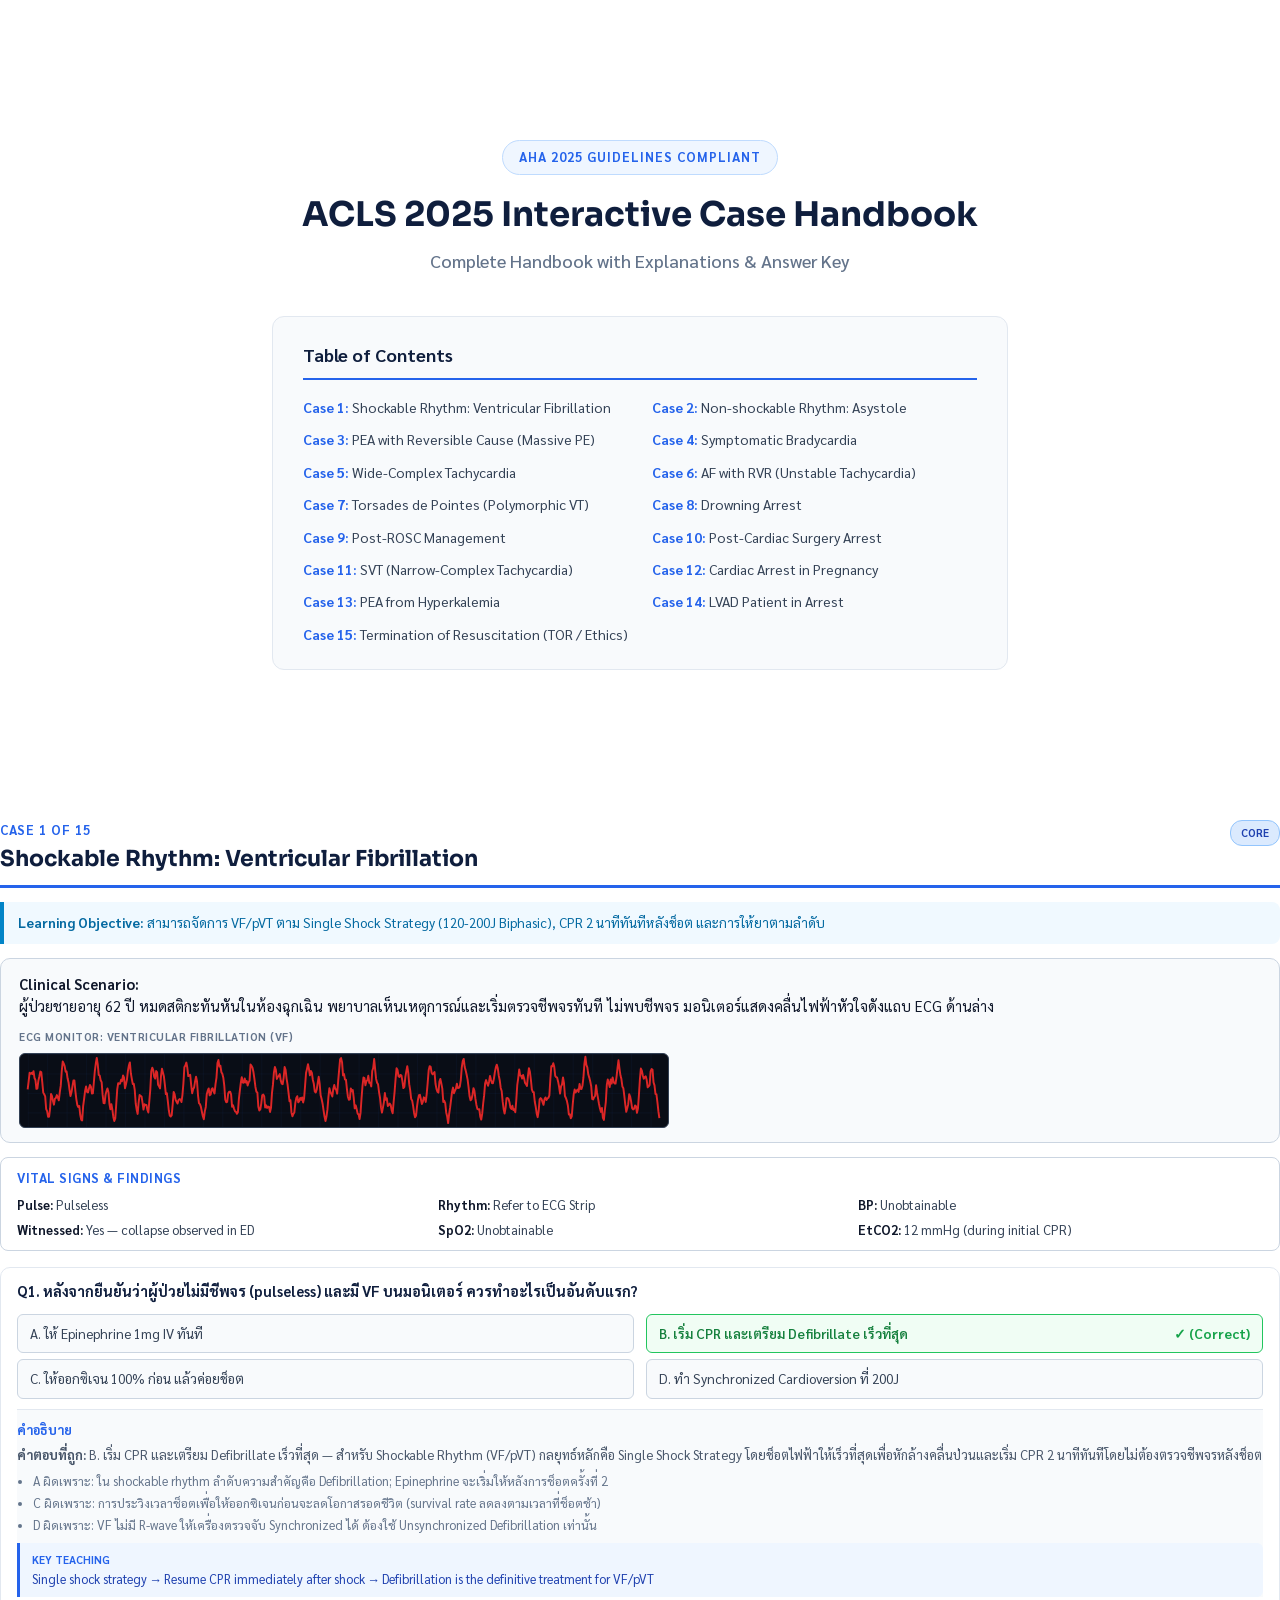
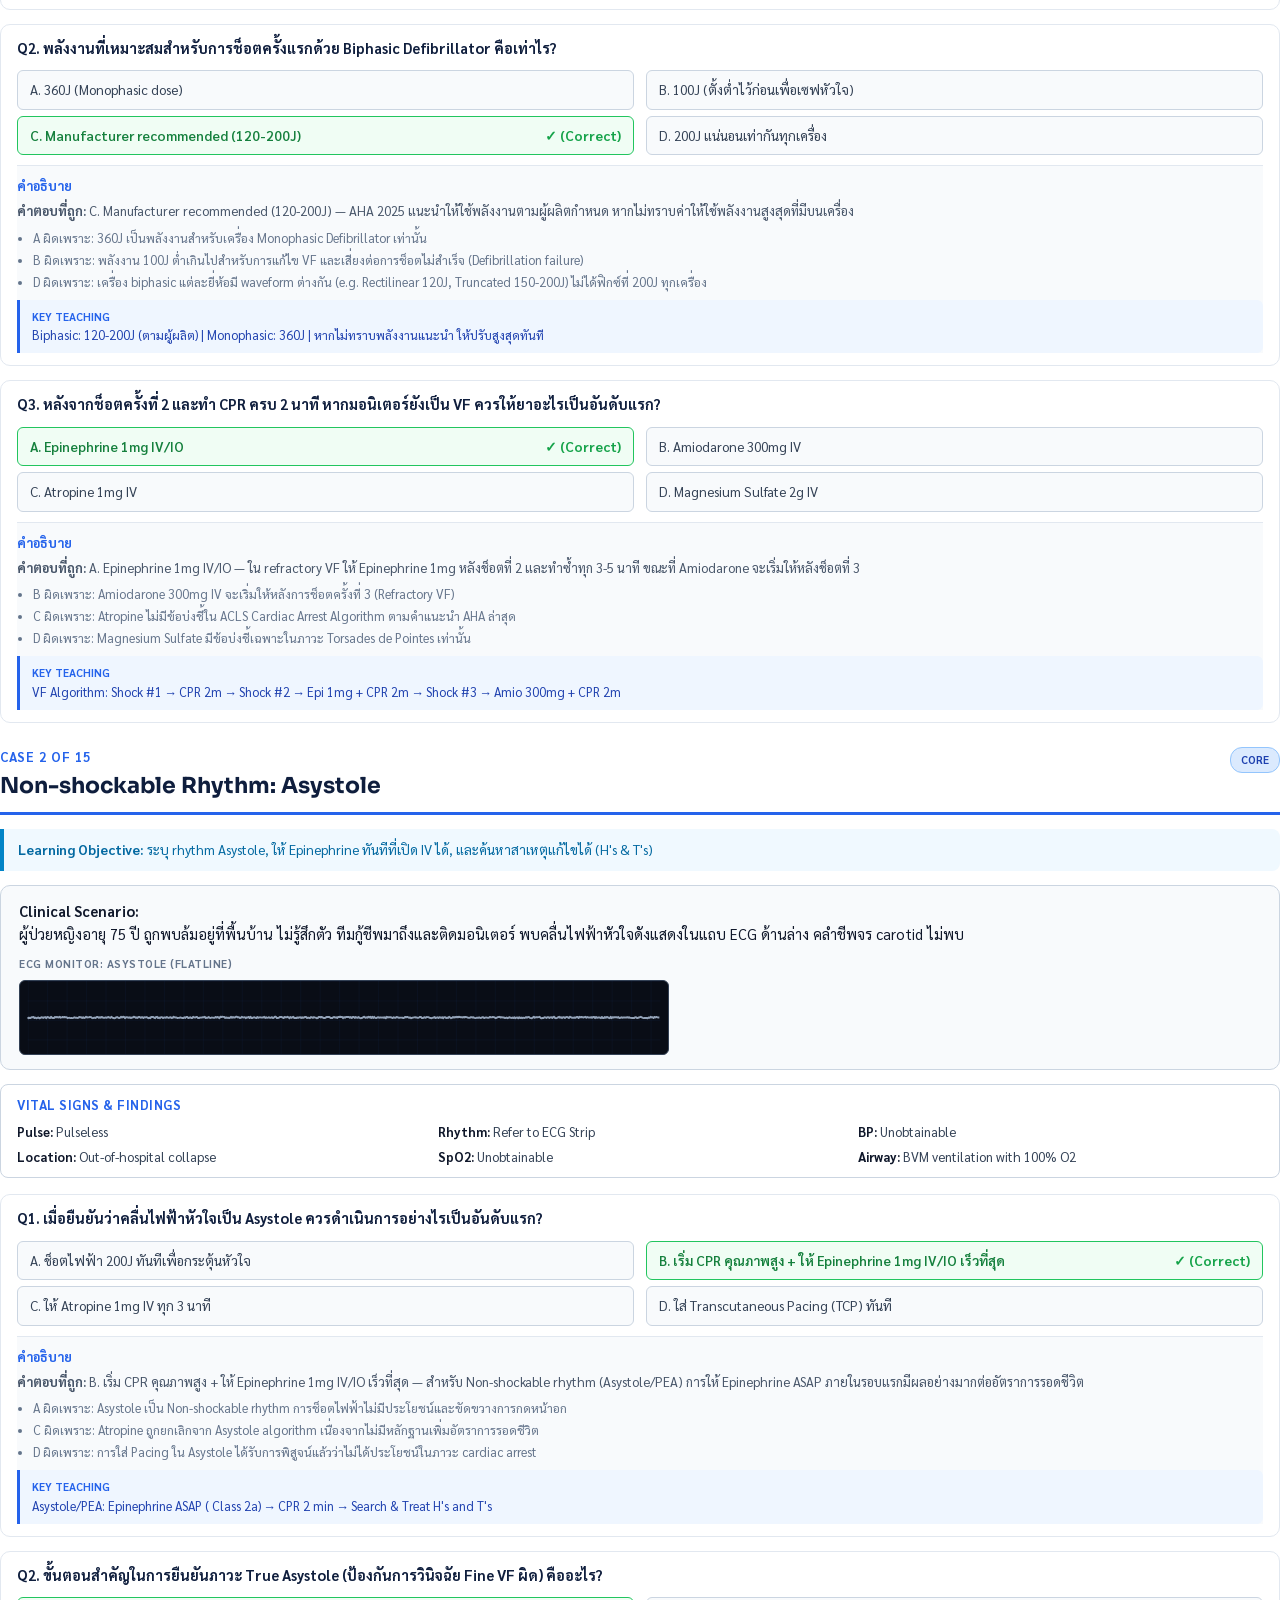
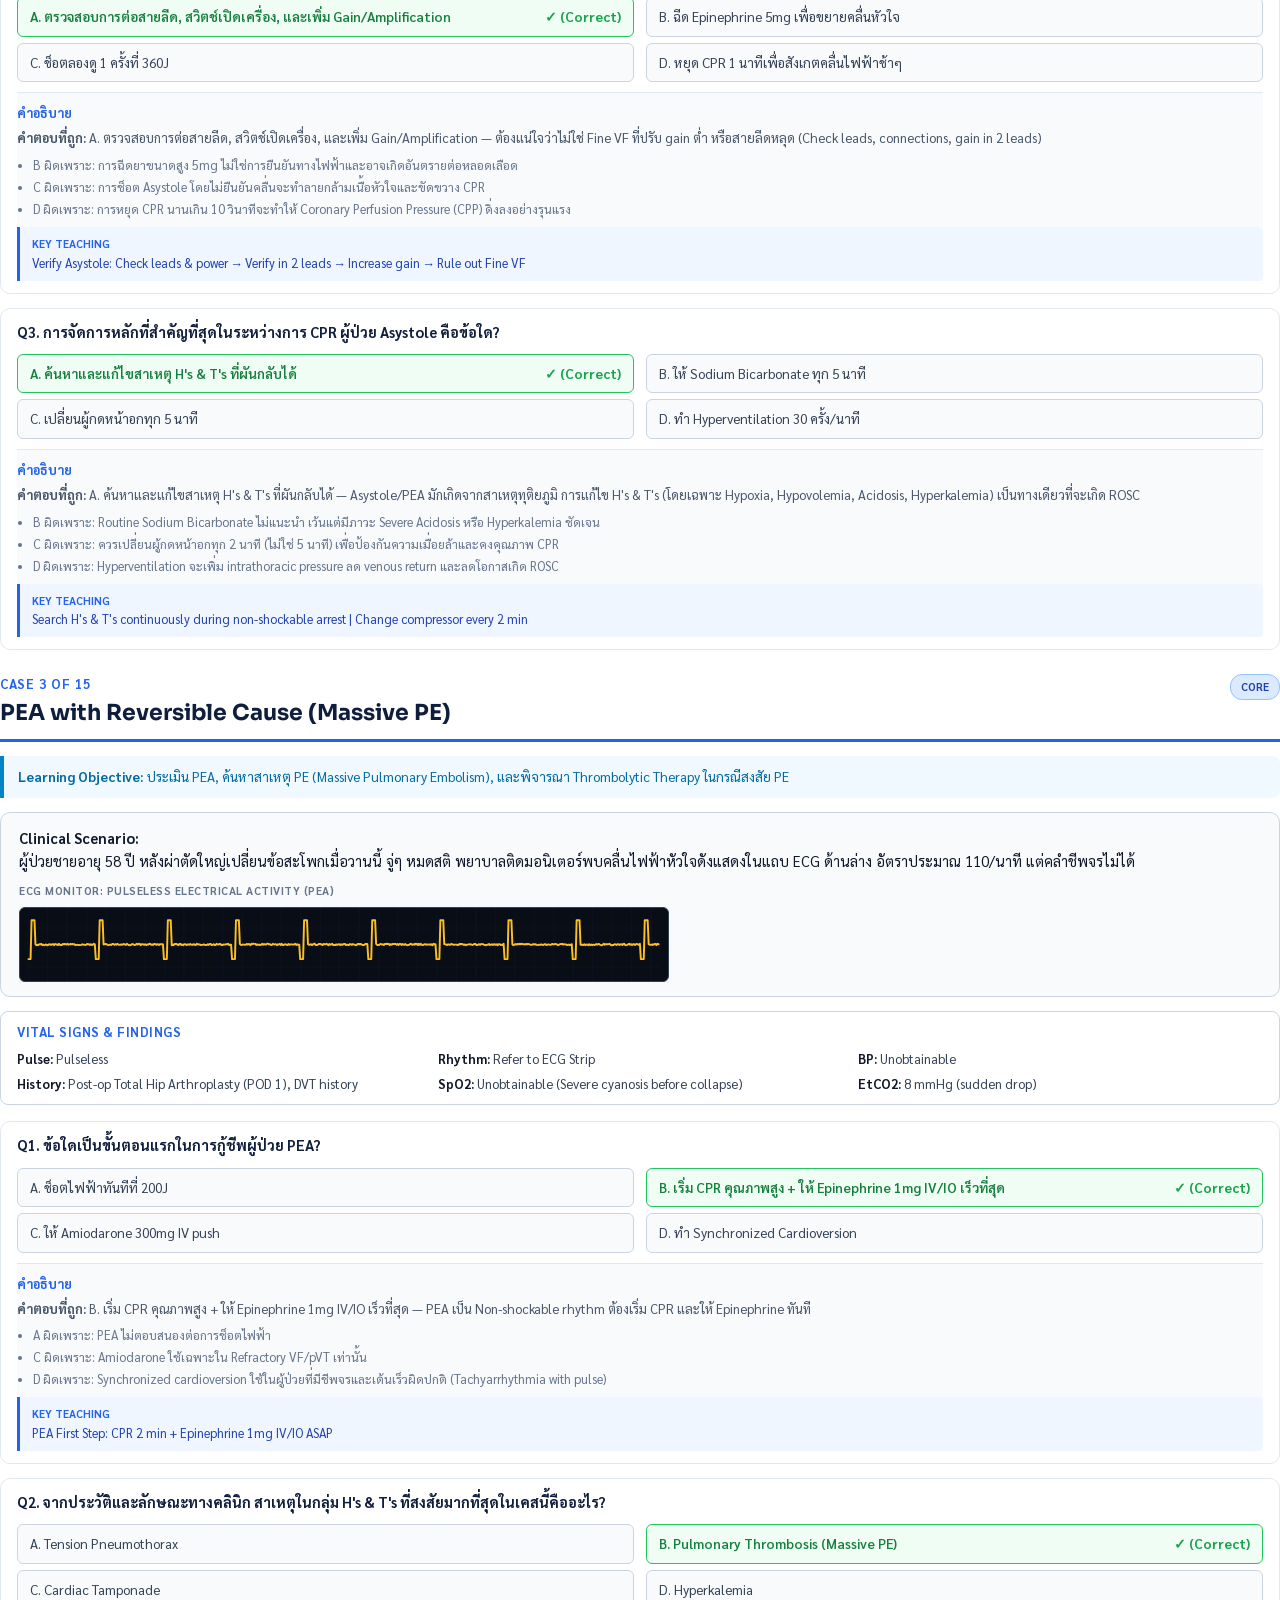
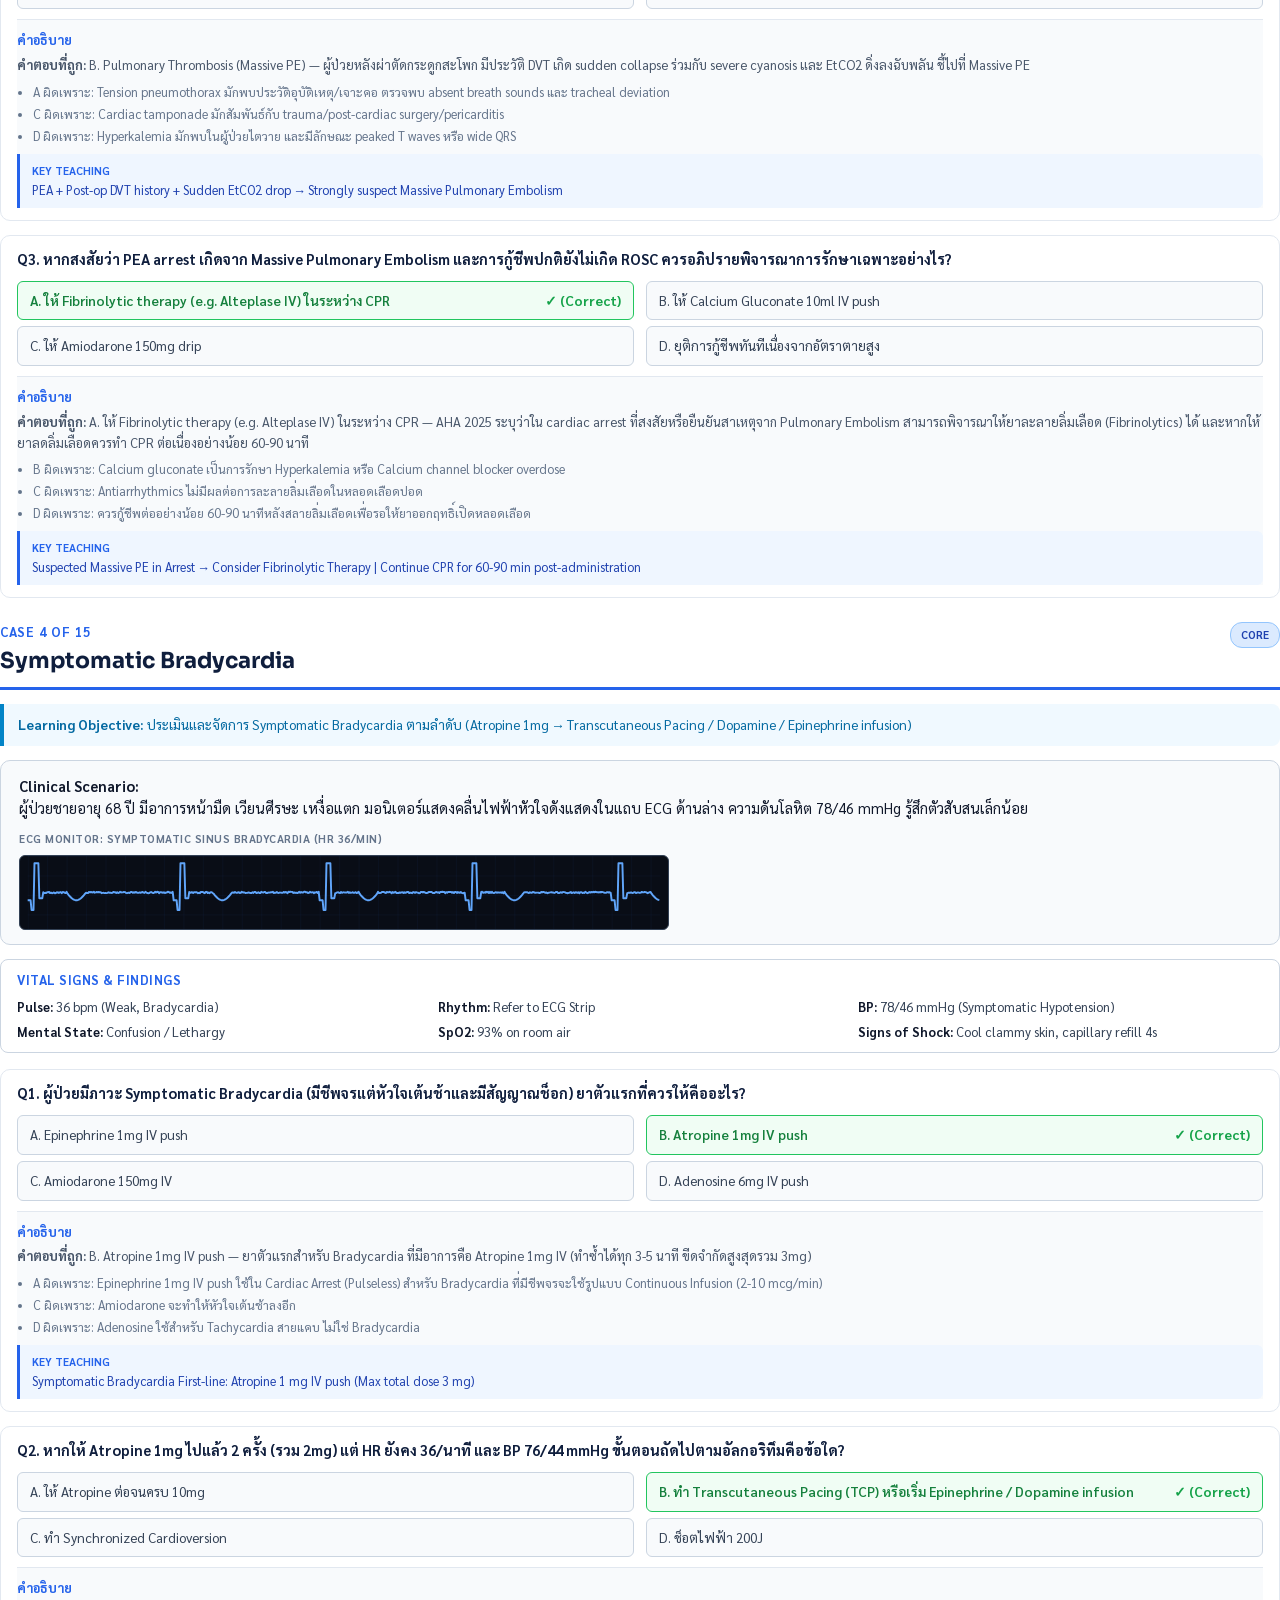
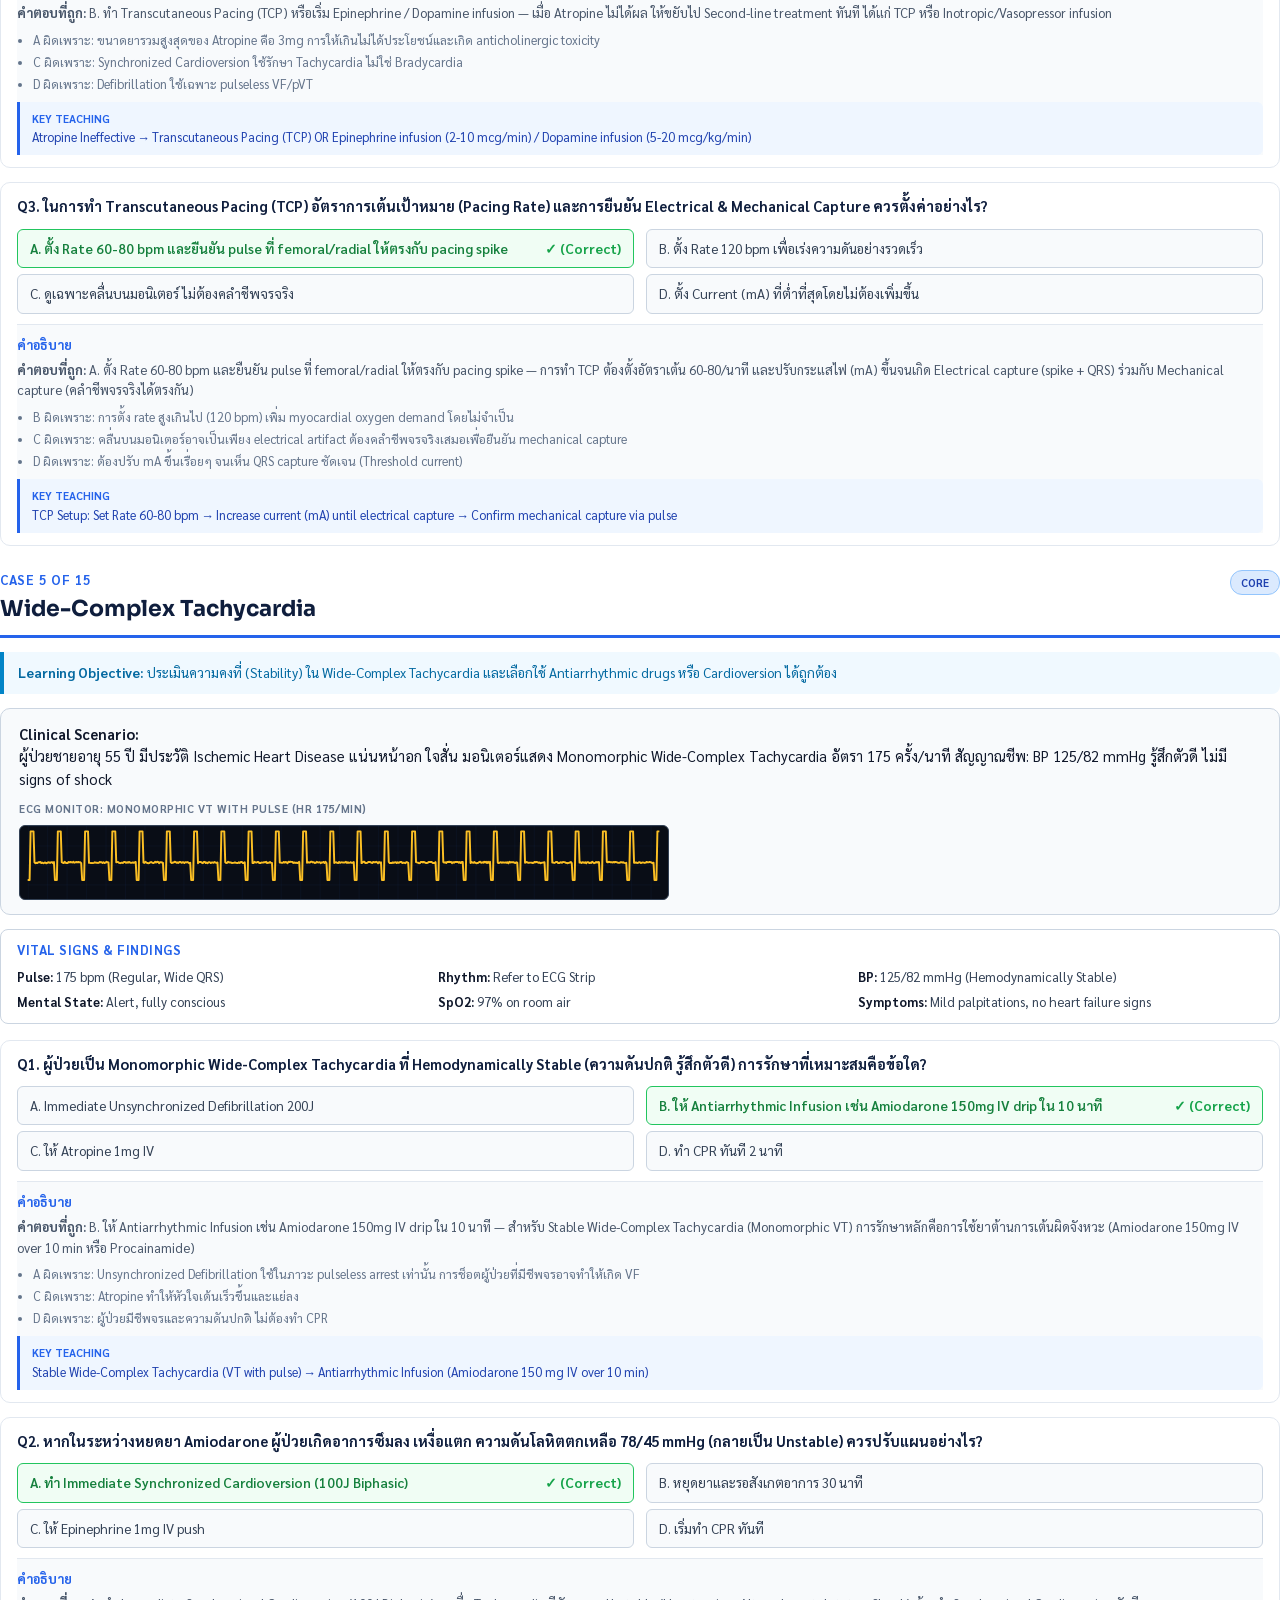
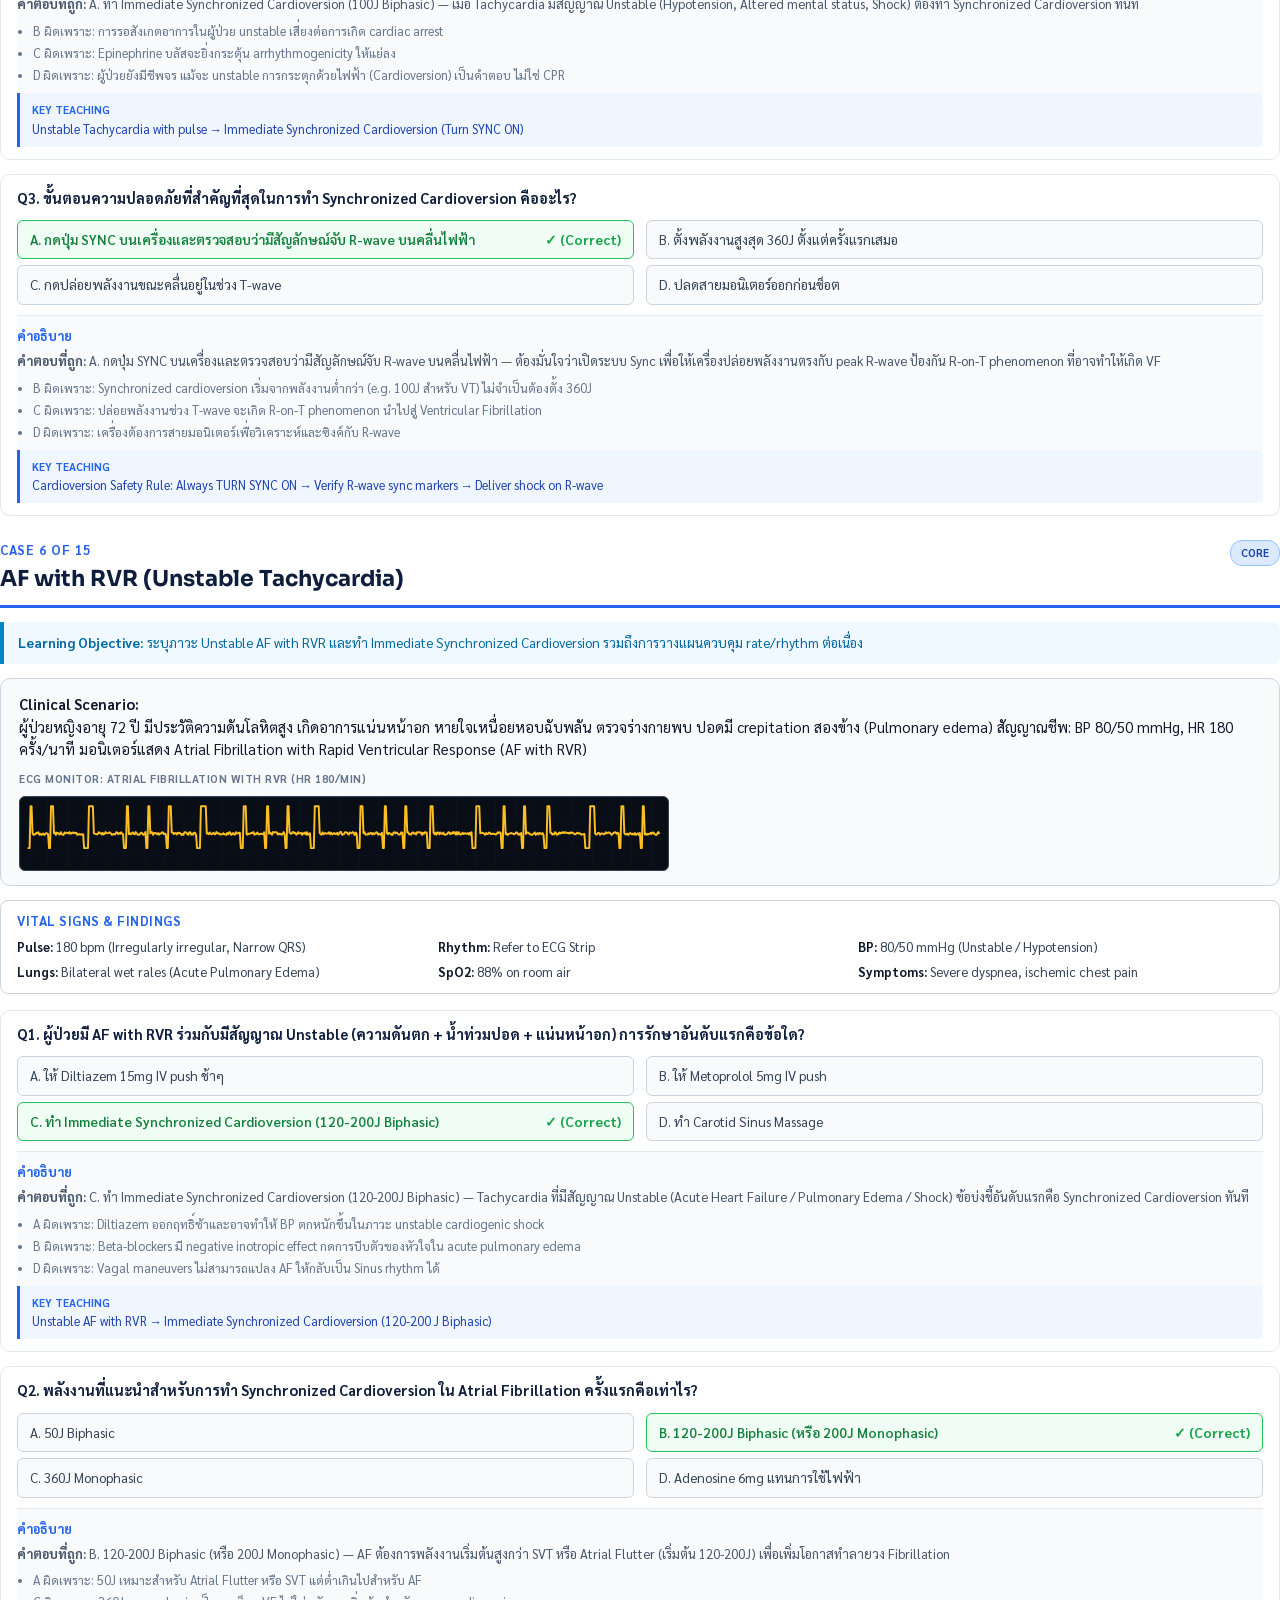
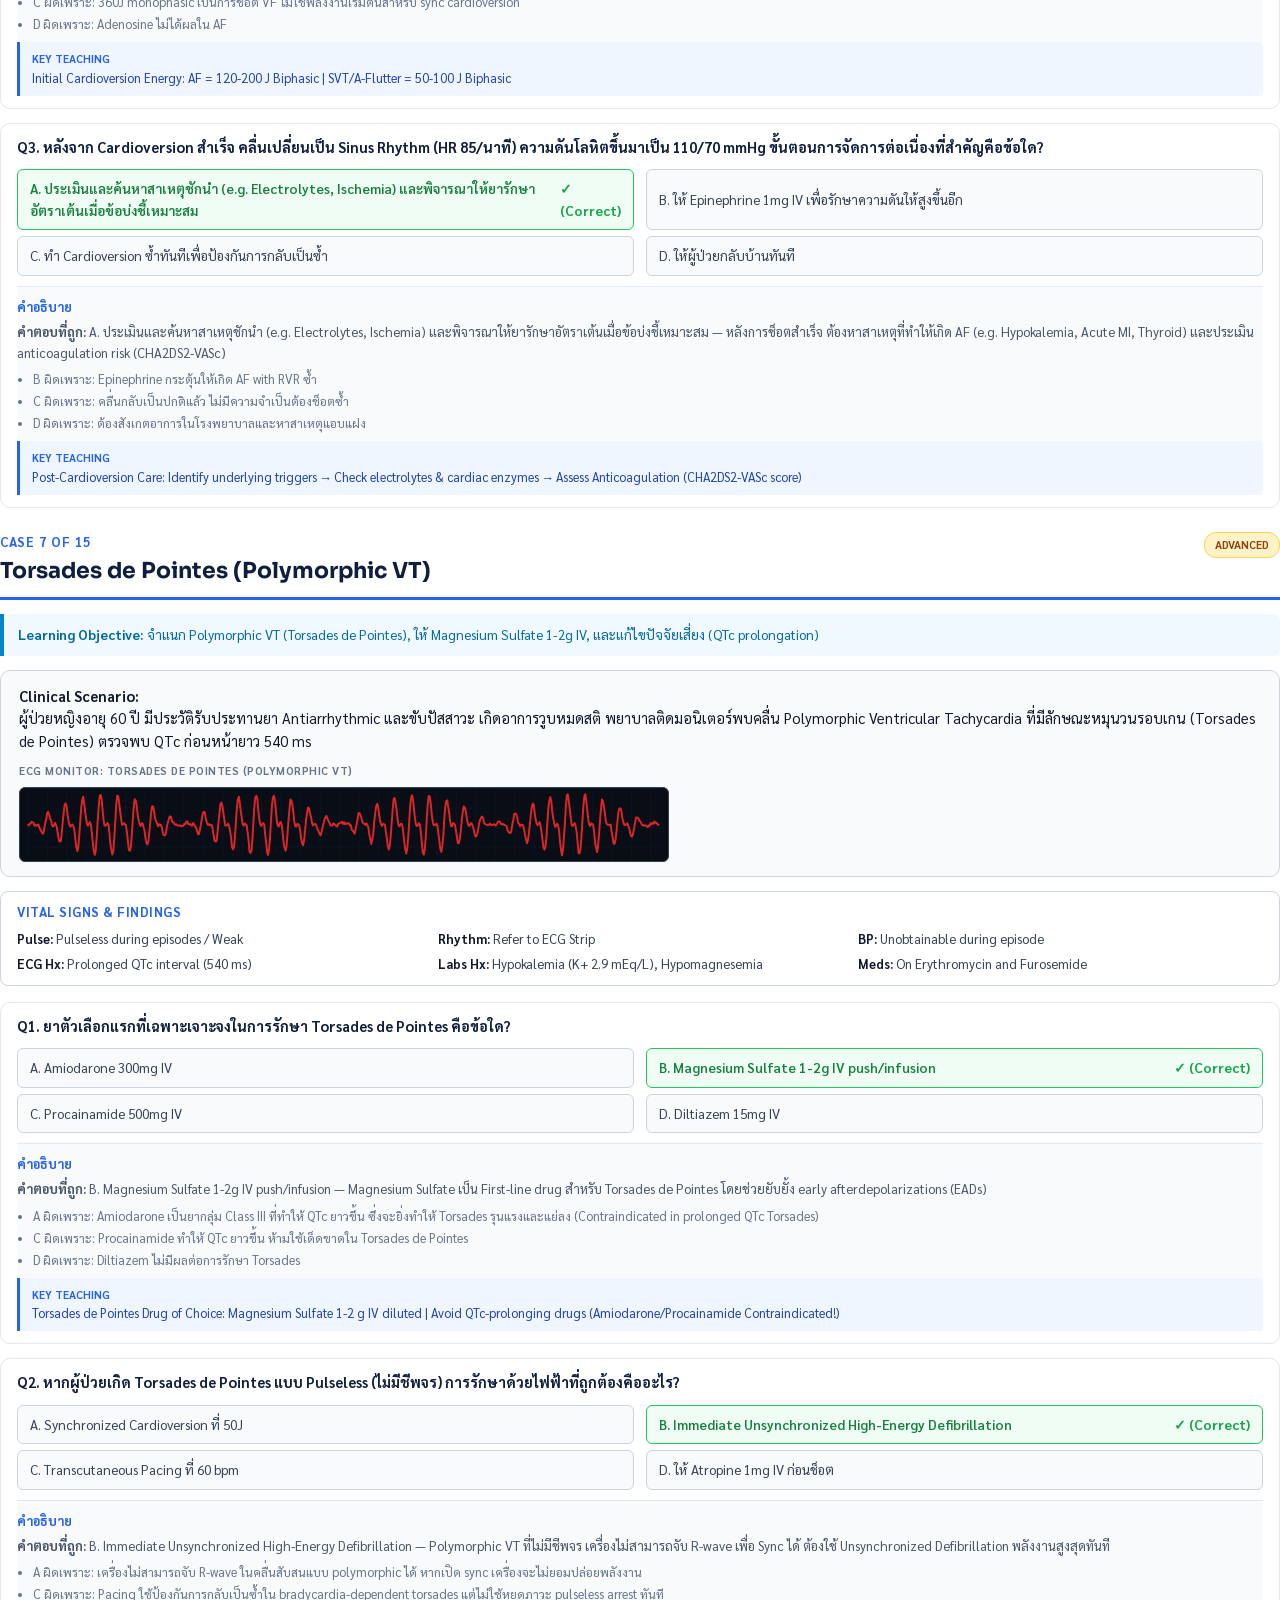
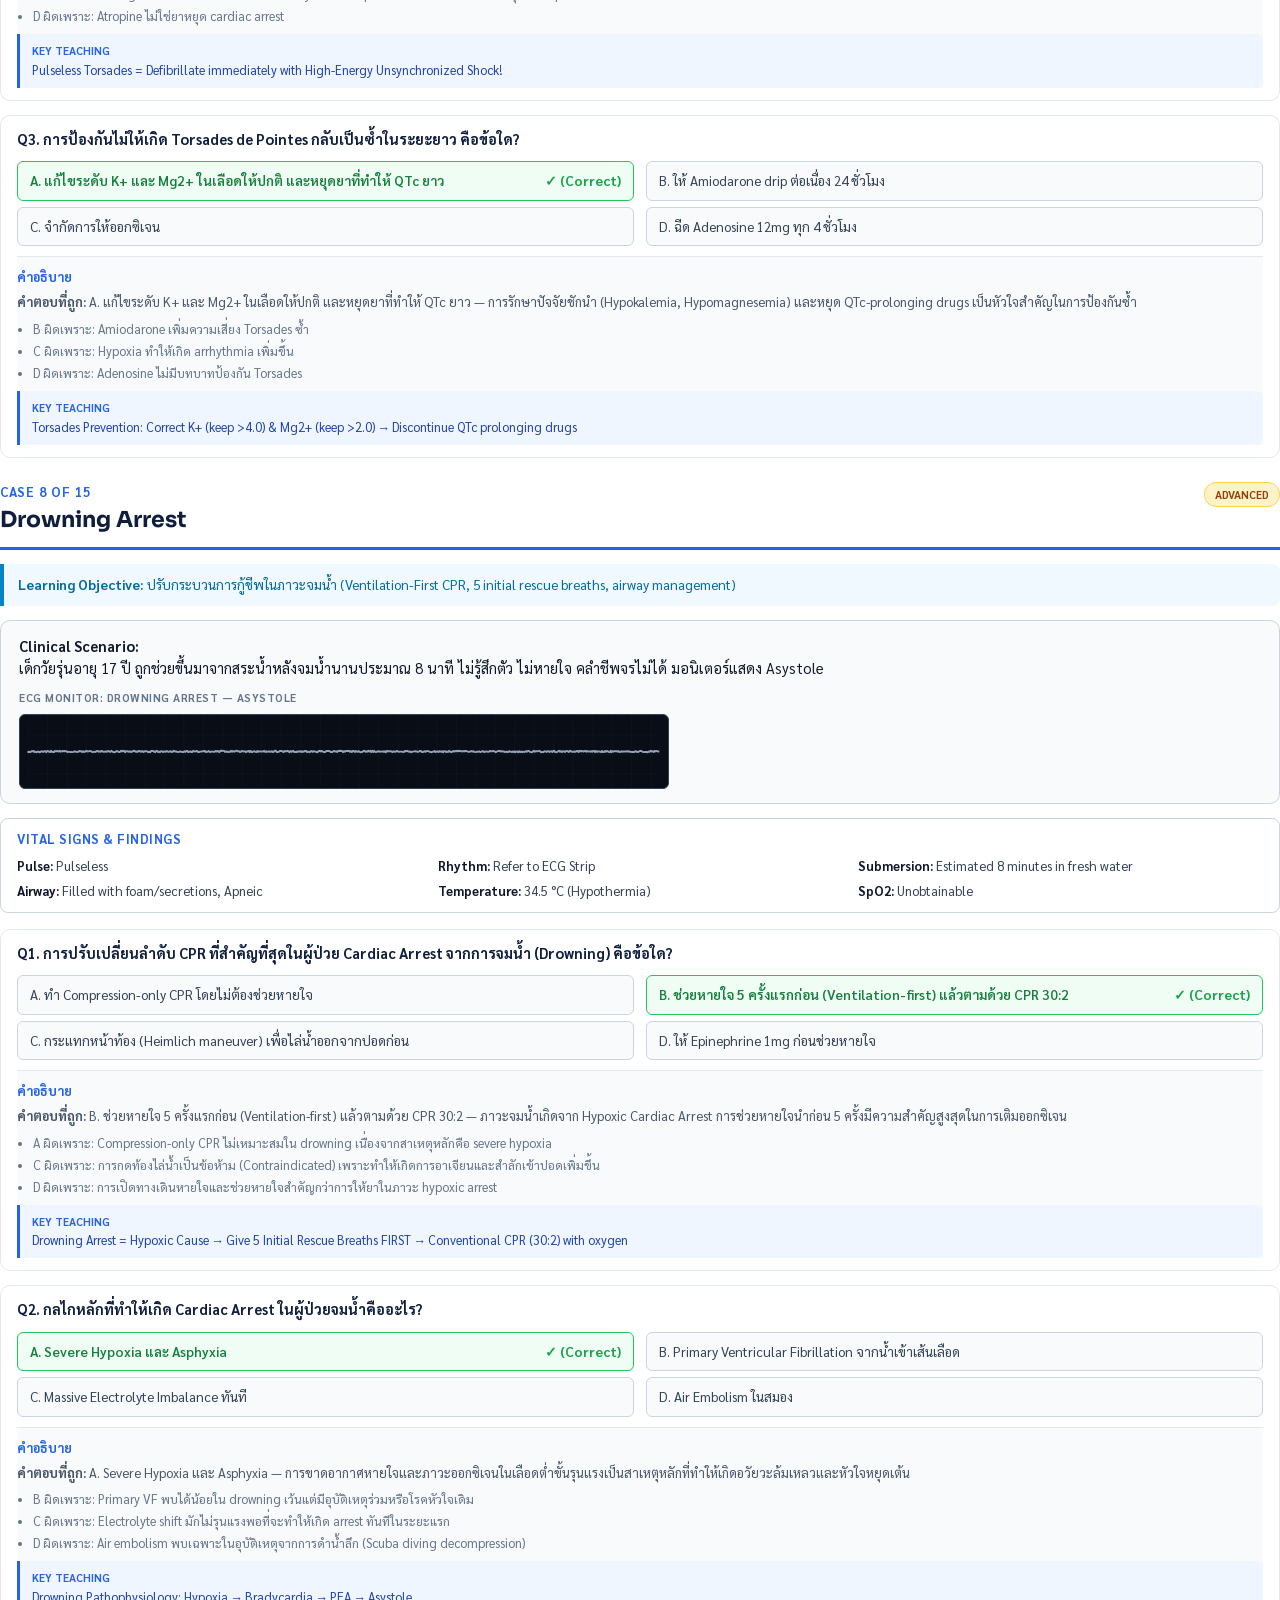
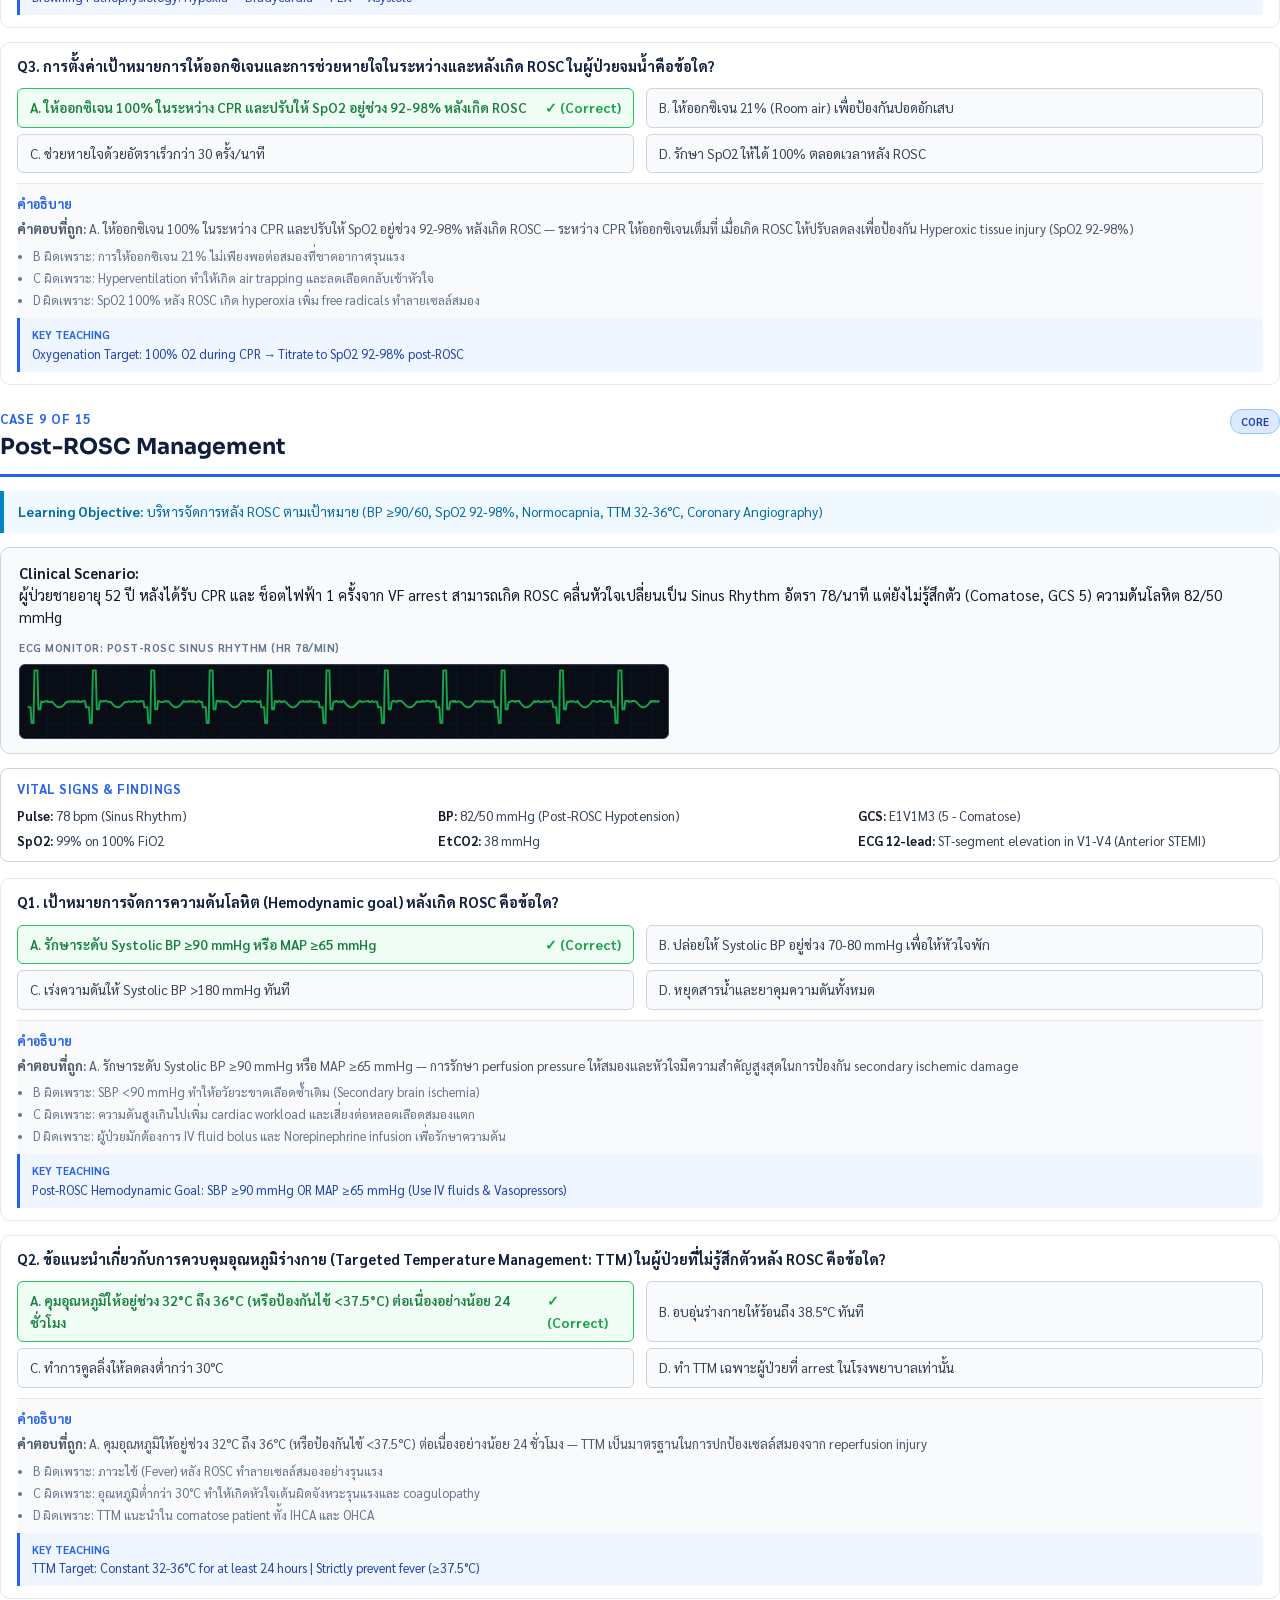
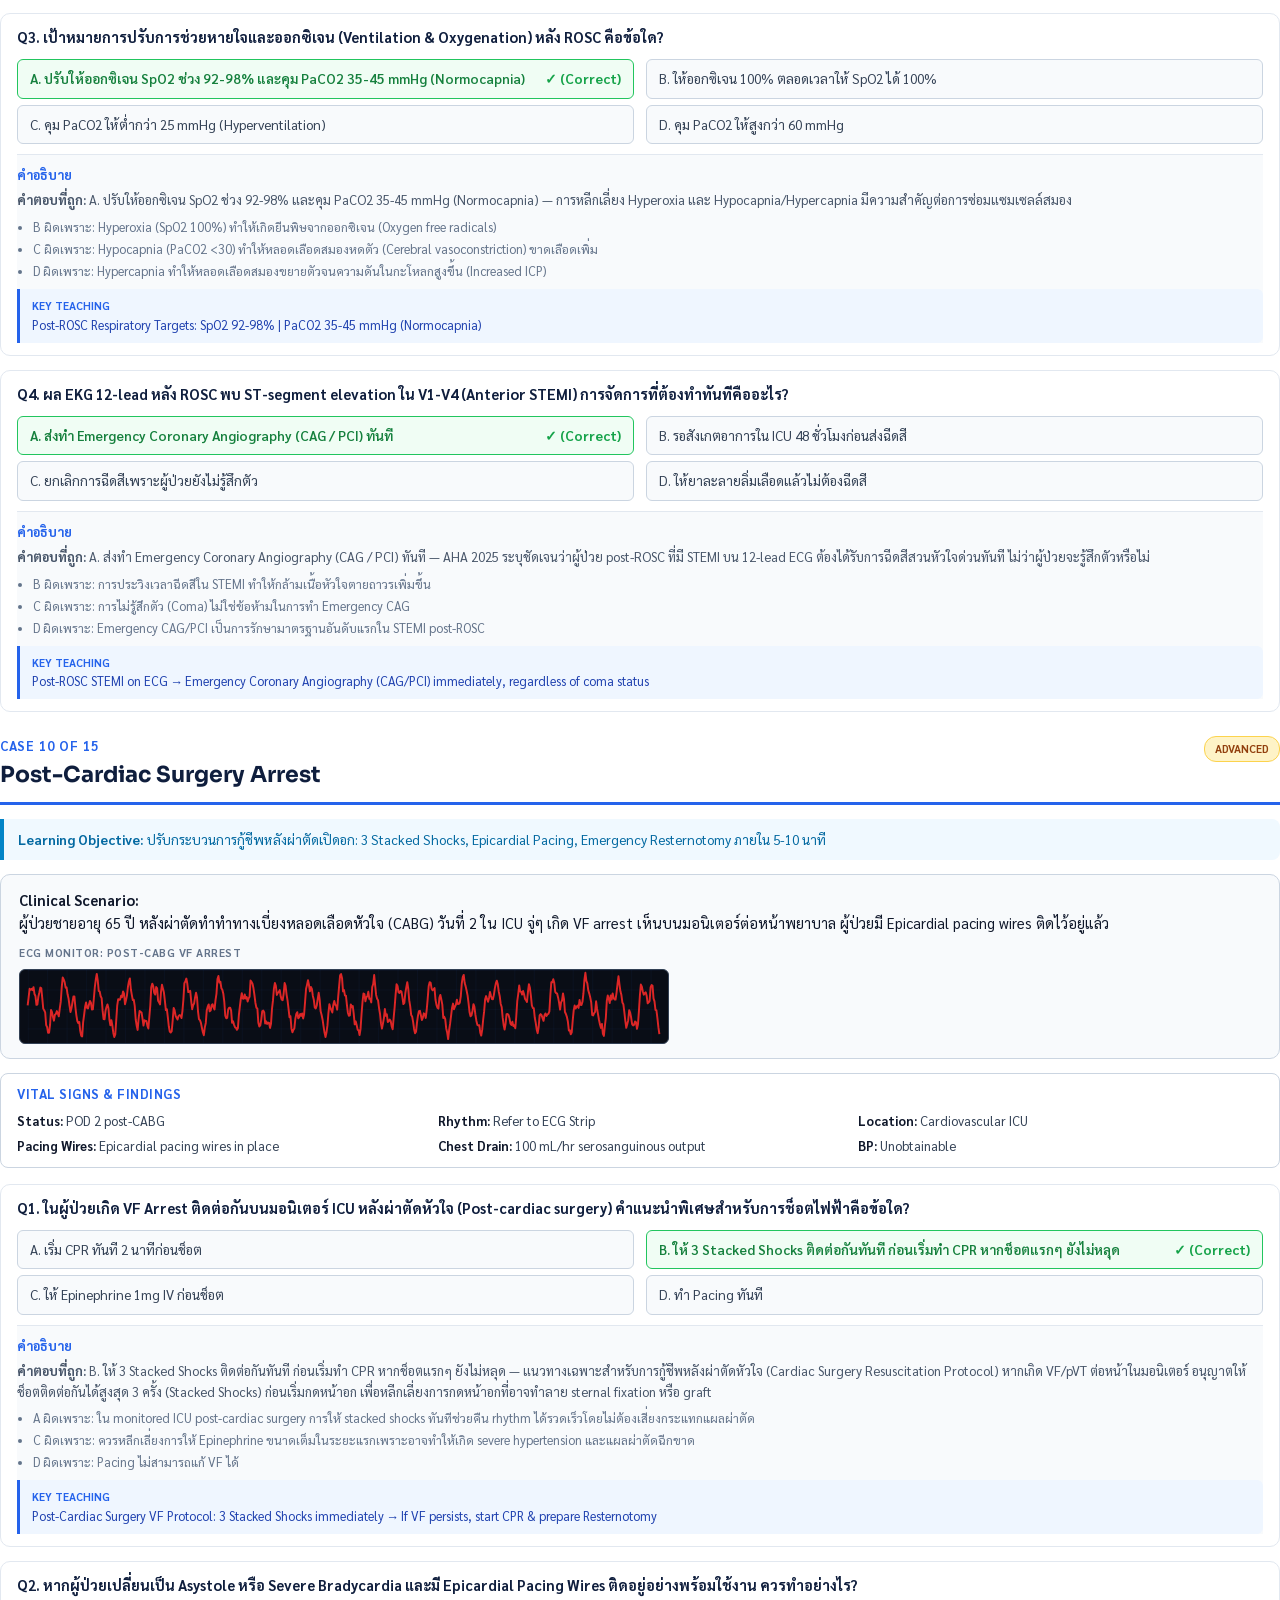
==== commit 69aaa4e0: "feat(pdf): replace explicit rhythm titles with neutral clinical presentation titles in questions-onl" ====
--- a/cases/acls-2025-cases-answers.html
+++ b/cases/acls-2025-cases-answers.html
@@ -346,7 +346,7 @@
 
     <div class="scenario-box">
       <strong>Clinical Scenario:</strong><br>
-      ผู้ป่วยชายอายุ 62 ปี หมดสติกะทันหันในห้องฉุกเฉิน พยาบาลเห็นเหตุการณ์และเริ่มตรวจชีพจรทันที ไม่พบชีพจร มอนิเตอร์แสดงคลื่น Ventricular Fibrillation (VF)
+      ผู้ป่วยชายอายุ 62 ปี หมดสติกะทันหันในห้องฉุกเฉิน พยาบาลเห็นเหตุการณ์และเริ่มตรวจชีพจรทันที ไม่พบชีพจร มอนิเตอร์แสดงคลื่นไฟฟ้าหัวใจดังแถบ ECG ด้านล่าง
       
     <div class="ecg-container">
       <div class="ecg-strip-header">ECG Monitor: VENTRICULAR FIBRILLATION (VF)</div>
@@ -365,7 +365,7 @@
 
     <div class="vitals-box"><h4>Vital Signs & Findings</h4>
           <ul>
-            <li><strong>Pulse:</strong> Pulseless</li><li><strong>Rhythm:</strong> Ventricular Fibrillation (coarse VF)</li><li><strong>BP:</strong> Unobtainable</li><li><strong>Witnessed:</strong> Yes — collapse observed in ED</li><li><strong>SpO2:</strong> Unobtainable</li><li><strong>EtCO2:</strong> 12 mmHg (during initial CPR)</li>
+            <li><strong>Pulse:</strong> Pulseless</li><li><strong>Rhythm:</strong> Refer to ECG Strip</li><li><strong>BP:</strong> Unobtainable</li><li><strong>Witnessed:</strong> Yes — collapse observed in ED</li><li><strong>SpO2:</strong> Unobtainable</li><li><strong>EtCO2:</strong> 12 mmHg (during initial CPR)</li>
           </ul></div>
 
     <div class="questions-section">
@@ -449,7 +449,7 @@
 
     <div class="scenario-box">
       <strong>Clinical Scenario:</strong><br>
-      ผู้ป่วยหญิงอายุ 75 ปี ถูกพบล้มอยู่ที่พื้นบ้าน ไม่รู้สึกตัว ทีมกู้ชีพมาถึงและติดมอนิเตอร์ พบคลื่น Asystole (เส้นตรง) คลำชีพจร carotid ไม่พบ
+      ผู้ป่วยหญิงอายุ 75 ปี ถูกพบล้มอยู่ที่พื้นบ้าน ไม่รู้สึกตัว ทีมกู้ชีพมาถึงและติดมอนิเตอร์ พบคลื่นไฟฟ้าหัวใจดังแสดงในแถบ ECG ด้านล่าง คลำชีพจร carotid ไม่พบ
       
     <div class="ecg-container">
       <div class="ecg-strip-header">ECG Monitor: ASYSTOLE (FLATLINE)</div>
@@ -468,7 +468,7 @@
 
     <div class="vitals-box"><h4>Vital Signs & Findings</h4>
           <ul>
-            <li><strong>Pulse:</strong> Pulseless</li><li><strong>Rhythm:</strong> Asystole (flatline verified in 2 leads)</li><li><strong>BP:</strong> Unobtainable</li><li><strong>Location:</strong> Out-of-hospital collapse</li><li><strong>SpO2:</strong> Unobtainable</li><li><strong>Airway:</strong> BVM ventilation with 100% O2</li>
+            <li><strong>Pulse:</strong> Pulseless</li><li><strong>Rhythm:</strong> Refer to ECG Strip</li><li><strong>BP:</strong> Unobtainable</li><li><strong>Location:</strong> Out-of-hospital collapse</li><li><strong>SpO2:</strong> Unobtainable</li><li><strong>Airway:</strong> BVM ventilation with 100% O2</li>
           </ul></div>
 
     <div class="questions-section">
@@ -552,7 +552,7 @@
 
     <div class="scenario-box">
       <strong>Clinical Scenario:</strong><br>
-      ผู้ป่วยชายอายุ 58 ปี หลังผ่าตัดใหญ่เปลี่ยนข้อสะโพกเมื่อวานนี้ จู่ๆ หมดสติ พยาบาลติดมอนิเตอร์พบ Pulseless Electrical Activity (PEA) อัตรา 110/นาที แต่คลำชีพจรไม่ได้
+      ผู้ป่วยชายอายุ 58 ปี หลังผ่าตัดใหญ่เปลี่ยนข้อสะโพกเมื่อวานนี้ จู่ๆ หมดสติ พยาบาลติดมอนิเตอร์พบคลื่นไฟฟ้าหัวใจดังแสดงในแถบ ECG ด้านล่าง อัตราประมาณ 110/นาที แต่คลำชีพจรไม่ได้
       
     <div class="ecg-container">
       <div class="ecg-strip-header">ECG Monitor: PULSELESS ELECTRICAL ACTIVITY (PEA)</div>
@@ -571,7 +571,7 @@
 
     <div class="vitals-box"><h4>Vital Signs & Findings</h4>
           <ul>
-            <li><strong>Pulse:</strong> Pulseless</li><li><strong>Rhythm:</strong> Sinus Tachycardia on monitor (Rate 110/min)</li><li><strong>BP:</strong> Unobtainable</li><li><strong>History:</strong> Post-op Total Hip Arthroplasty (POD 1), DVT history</li><li><strong>SpO2:</strong> Unobtainable (Severe cyanosis before collapse)</li><li><strong>EtCO2:</strong> 8 mmHg (sudden drop)</li>
+            <li><strong>Pulse:</strong> Pulseless</li><li><strong>Rhythm:</strong> Refer to ECG Strip</li><li><strong>BP:</strong> Unobtainable</li><li><strong>History:</strong> Post-op Total Hip Arthroplasty (POD 1), DVT history</li><li><strong>SpO2:</strong> Unobtainable (Severe cyanosis before collapse)</li><li><strong>EtCO2:</strong> 8 mmHg (sudden drop)</li>
           </ul></div>
 
     <div class="questions-section">
@@ -655,7 +655,7 @@
 
     <div class="scenario-box">
       <strong>Clinical Scenario:</strong><br>
-      ผู้ป่วยชายอายุ 68 ปี มีอาการหน้ามืด เวียนศีรษะ เหงื่อแตก มอนิเตอร์แสดง Sinus Bradycardia อัตรา 36 ครั้ง/นาที ความดันโลหิต 78/46 mmHg รู้สึกตัวสับสนเล็กน้อย
+      ผู้ป่วยชายอายุ 68 ปี มีอาการหน้ามืด เวียนศีรษะ เหงื่อแตก มอนิเตอร์แสดงคลื่นไฟฟ้าหัวใจดังแสดงในแถบ ECG ด้านล่าง ความดันโลหิต 78/46 mmHg รู้สึกตัวสับสนเล็กน้อย
       
     <div class="ecg-container">
       <div class="ecg-strip-header">ECG Monitor: SYMPTOMATIC SINUS BRADYCARDIA (HR 36/MIN)</div>
@@ -674,7 +674,7 @@
 
     <div class="vitals-box"><h4>Vital Signs & Findings</h4>
           <ul>
-            <li><strong>Pulse:</strong> 36 bpm (Weak, Bradycardia)</li><li><strong>Rhythm:</strong> Sinus Bradycardia</li><li><strong>BP:</strong> 78/46 mmHg (Symptomatic Hypotension)</li><li><strong>Mental State:</strong> Confusion / Lethargy</li><li><strong>SpO2:</strong> 93% on room air</li><li><strong>Signs of Shock:</strong> Cool clammy skin, capillary refill 4s</li>
+            <li><strong>Pulse:</strong> 36 bpm (Weak, Bradycardia)</li><li><strong>Rhythm:</strong> Refer to ECG Strip</li><li><strong>BP:</strong> 78/46 mmHg (Symptomatic Hypotension)</li><li><strong>Mental State:</strong> Confusion / Lethargy</li><li><strong>SpO2:</strong> 93% on room air</li><li><strong>Signs of Shock:</strong> Cool clammy skin, capillary refill 4s</li>
           </ul></div>
 
     <div class="questions-section">
@@ -777,7 +777,7 @@
 
     <div class="vitals-box"><h4>Vital Signs & Findings</h4>
           <ul>
-            <li><strong>Pulse:</strong> 175 bpm (Regular, Wide QRS)</li><li><strong>Rhythm:</strong> Monomorphic VT (QRS >0.12s)</li><li><strong>BP:</strong> 125/82 mmHg (Hemodynamically Stable)</li><li><strong>Mental State:</strong> Alert, fully conscious</li><li><strong>SpO2:</strong> 97% on room air</li><li><strong>Symptoms:</strong> Mild palpitations, no heart failure signs</li>
+            <li><strong>Pulse:</strong> 175 bpm (Regular, Wide QRS)</li><li><strong>Rhythm:</strong> Refer to ECG Strip</li><li><strong>BP:</strong> 125/82 mmHg (Hemodynamically Stable)</li><li><strong>Mental State:</strong> Alert, fully conscious</li><li><strong>SpO2:</strong> 97% on room air</li><li><strong>Symptoms:</strong> Mild palpitations, no heart failure signs</li>
           </ul></div>
 
     <div class="questions-section">
@@ -880,7 +880,7 @@
 
     <div class="vitals-box"><h4>Vital Signs & Findings</h4>
           <ul>
-            <li><strong>Pulse:</strong> 180 bpm (Irregularly irregular, Narrow QRS)</li><li><strong>Rhythm:</strong> AF with RVR</li><li><strong>BP:</strong> 80/50 mmHg (Unstable / Hypotension)</li><li><strong>Lungs:</strong> Bilateral wet rales (Acute Pulmonary Edema)</li><li><strong>SpO2:</strong> 88% on room air</li><li><strong>Symptoms:</strong> Severe dyspnea, ischemic chest pain</li>
+            <li><strong>Pulse:</strong> 180 bpm (Irregularly irregular, Narrow QRS)</li><li><strong>Rhythm:</strong> Refer to ECG Strip</li><li><strong>BP:</strong> 80/50 mmHg (Unstable / Hypotension)</li><li><strong>Lungs:</strong> Bilateral wet rales (Acute Pulmonary Edema)</li><li><strong>SpO2:</strong> 88% on room air</li><li><strong>Symptoms:</strong> Severe dyspnea, ischemic chest pain</li>
           </ul></div>
 
     <div class="questions-section">
@@ -983,7 +983,7 @@
 
     <div class="vitals-box"><h4>Vital Signs & Findings</h4>
           <ul>
-            <li><strong>Pulse:</strong> Pulseless during episodes / Weak</li><li><strong>Rhythm:</strong> Torsades de Pointes (Polymorphic VT)</li><li><strong>BP:</strong> Unobtainable during episode</li><li><strong>ECG Hx:</strong> Prolonged QTc interval (540 ms)</li><li><strong>Labs Hx:</strong> Hypokalemia (K+ 2.9 mEq/L), Hypomagnesemia</li><li><strong>Meds:</strong> On Erythromycin and Furosemide</li>
+            <li><strong>Pulse:</strong> Pulseless during episodes / Weak</li><li><strong>Rhythm:</strong> Refer to ECG Strip</li><li><strong>BP:</strong> Unobtainable during episode</li><li><strong>ECG Hx:</strong> Prolonged QTc interval (540 ms)</li><li><strong>Labs Hx:</strong> Hypokalemia (K+ 2.9 mEq/L), Hypomagnesemia</li><li><strong>Meds:</strong> On Erythromycin and Furosemide</li>
           </ul></div>
 
     <div class="questions-section">
@@ -1086,7 +1086,7 @@
 
     <div class="vitals-box"><h4>Vital Signs & Findings</h4>
           <ul>
-            <li><strong>Pulse:</strong> Pulseless</li><li><strong>Rhythm:</strong> Asystole</li><li><strong>Submersion:</strong> Estimated 8 minutes in fresh water</li><li><strong>Airway:</strong> Filled with foam/secretions, Apneic</li><li><strong>Temperature:</strong> 34.5 °C (Hypothermia)</li><li><strong>SpO2:</strong> Unobtainable</li>
+            <li><strong>Pulse:</strong> Pulseless</li><li><strong>Rhythm:</strong> Refer to ECG Strip</li><li><strong>Submersion:</strong> Estimated 8 minutes in fresh water</li><li><strong>Airway:</strong> Filled with foam/secretions, Apneic</li><li><strong>Temperature:</strong> 34.5 °C (Hypothermia)</li><li><strong>SpO2:</strong> Unobtainable</li>
           </ul></div>
 
     <div class="questions-section">
@@ -1313,7 +1313,7 @@
 
     <div class="vitals-box"><h4>Vital Signs & Findings</h4>
           <ul>
-            <li><strong>Status:</strong> POD 2 post-CABG</li><li><strong>Rhythm:</strong> Ventricular Fibrillation (witnessed on ICU monitor)</li><li><strong>Location:</strong> Cardiovascular ICU</li><li><strong>Pacing Wires:</strong> Epicardial pacing wires in place</li><li><strong>Chest Drain:</strong> 100 mL/hr serosanguinous output</li><li><strong>BP:</strong> Unobtainable</li>
+            <li><strong>Status:</strong> POD 2 post-CABG</li><li><strong>Rhythm:</strong> Refer to ECG Strip</li><li><strong>Location:</strong> Cardiovascular ICU</li><li><strong>Pacing Wires:</strong> Epicardial pacing wires in place</li><li><strong>Chest Drain:</strong> 100 mL/hr serosanguinous output</li><li><strong>BP:</strong> Unobtainable</li>
           </ul></div>
 
     <div class="questions-section">
@@ -1416,7 +1416,7 @@
 
     <div class="vitals-box"><h4>Vital Signs & Findings</h4>
           <ul>
-            <li><strong>Pulse:</strong> 190 bpm (Regular, Narrow QRS <0.12s)</li><li><strong>Rhythm:</strong> SVT (Supraventricular Tachycardia)</li><li><strong>BP:</strong> 110/70 mmHg (Hemodynamically Stable)</li><li><strong>Mental State:</strong> Alert and oriented</li><li><strong>SpO2:</strong> 98% on room air</li><li><strong>Symptoms:</strong> Sudden onset palpitations, mild chest discomfort</li>
+            <li><strong>Pulse:</strong> 190 bpm (Regular, Narrow QRS <0.12s)</li><li><strong>Rhythm:</strong> Refer to ECG Strip</li><li><strong>BP:</strong> 110/70 mmHg (Hemodynamically Stable)</li><li><strong>Mental State:</strong> Alert and oriented</li><li><strong>SpO2:</strong> 98% on room air</li><li><strong>Symptoms:</strong> Sudden onset palpitations, mild chest discomfort</li>
           </ul></div>
 
     <div class="questions-section">
@@ -1540,7 +1540,7 @@
 
     <div class="vitals-box"><h4>Vital Signs & Findings</h4>
           <ul>
-            <li><strong>Pulse:</strong> Pulseless</li><li><strong>Rhythm:</strong> PEA</li><li><strong>Gestational Age:</strong> 32 weeks (Fundal height above umbilicus)</li><li><strong>Airway:</strong> Severely edematous, high aspiration risk</li><li><strong>BP:</strong> Unobtainable</li><li><strong>Fetal Heart Rate:</strong> Not evaluated during maternal arrest</li>
+            <li><strong>Pulse:</strong> Pulseless</li><li><strong>Rhythm:</strong> Refer to ECG Strip</li><li><strong>Gestational Age:</strong> 32 weeks (Fundal height above umbilicus)</li><li><strong>Airway:</strong> Severely edematous, high aspiration risk</li><li><strong>BP:</strong> Unobtainable</li><li><strong>Fetal Heart Rate:</strong> Not evaluated during maternal arrest</li>
           </ul></div>
 
     <div class="questions-section">
@@ -1664,7 +1664,7 @@
 
     <div class="vitals-box"><h4>Vital Signs & Findings</h4>
           <ul>
-            <li><strong>Pulse:</strong> Pulseless</li><li><strong>Rhythm:</strong> PEA / Wide QRS Sine Wave</li><li><strong>BP:</strong> Unobtainable</li><li><strong>Renal Hx:</strong> CKD Stage 5 on HD (Missed dialysis x 1 week)</li><li><strong>Labs:</strong> K+ 8.5 mEq/L, pH 7.10, HCO3 12 mEq/L</li><li><strong>ECG Hx:</strong> Peaked T waves → QRS widening → Sine wave</li>
+            <li><strong>Pulse:</strong> Pulseless</li><li><strong>Rhythm:</strong> Refer to ECG Strip</li><li><strong>BP:</strong> Unobtainable</li><li><strong>Renal Hx:</strong> CKD Stage 5 on HD (Missed dialysis x 1 week)</li><li><strong>Labs:</strong> K+ 8.5 mEq/L, pH 7.10, HCO3 12 mEq/L</li><li><strong>ECG Hx:</strong> Peaked T waves → QRS widening → Sine wave</li>
           </ul></div>
 
     <div class="questions-section">
@@ -1767,7 +1767,7 @@
 
     <div class="vitals-box"><h4>Vital Signs & Findings</h4>
           <ul>
-            <li><strong>Device:</strong> Continuous-flow LVAD (HeartMate 3)</li><li><strong>Pulse:</strong> Non-palpable (Expected in continuous-flow LVAD)</li><li><strong>Rhythm:</strong> Ventricular Fibrillation on monitor</li><li><strong>Pump Sound:</strong> No pump hum audible on auscultation</li><li><strong>MAP:</strong> Unobtainable via manual cuff</li><li><strong>Alarms:</strong> LVAD Controller Low Flow / Beeping Alarm</li>
+            <li><strong>Device:</strong> Continuous-flow LVAD (HeartMate 3)</li><li><strong>Pulse:</strong> Non-palpable (Expected in continuous-flow LVAD)</li><li><strong>Rhythm:</strong> Refer to ECG Strip</li><li><strong>Pump Sound:</strong> No pump hum audible on auscultation</li><li><strong>MAP:</strong> Unobtainable via manual cuff</li><li><strong>Alarms:</strong> LVAD Controller Low Flow / Beeping Alarm</li>
           </ul></div>
 
     <div class="questions-section">
@@ -1870,7 +1870,7 @@
 
     <div class="vitals-box"><h4>Vital Signs & Findings</h4>
           <ul>
-            <li><strong>Rhythm:</strong> Asystole (Persisting >45 minutes)</li><li><strong>CPR Duration:</strong> 45 minutes high-quality CPR</li><li><strong>Epinephrine:</strong> 7 mg total administered</li><li><strong>EtCO2:</strong> <10 mmHg (constantly for 20+ mins)</li><li><strong>Arrest Type:</strong> Unwitnessed Out-of-Hospital Arrest</li><li><strong>Pupils:</strong> Fixed and dilated, no brainstem reflexes</li>
+            <li><strong>Rhythm:</strong> Refer to ECG Strip</li><li><strong>CPR Duration:</strong> 45 minutes high-quality CPR</li><li><strong>Epinephrine:</strong> 7 mg total administered</li><li><strong>EtCO2:</strong> <10 mmHg (constantly for 20+ mins)</li><li><strong>Arrest Type:</strong> Unwitnessed Out-of-Hospital Arrest</li><li><strong>Pupils:</strong> Fixed and dilated, no brainstem reflexes</li>
           </ul></div>
 
     <div class="questions-section">
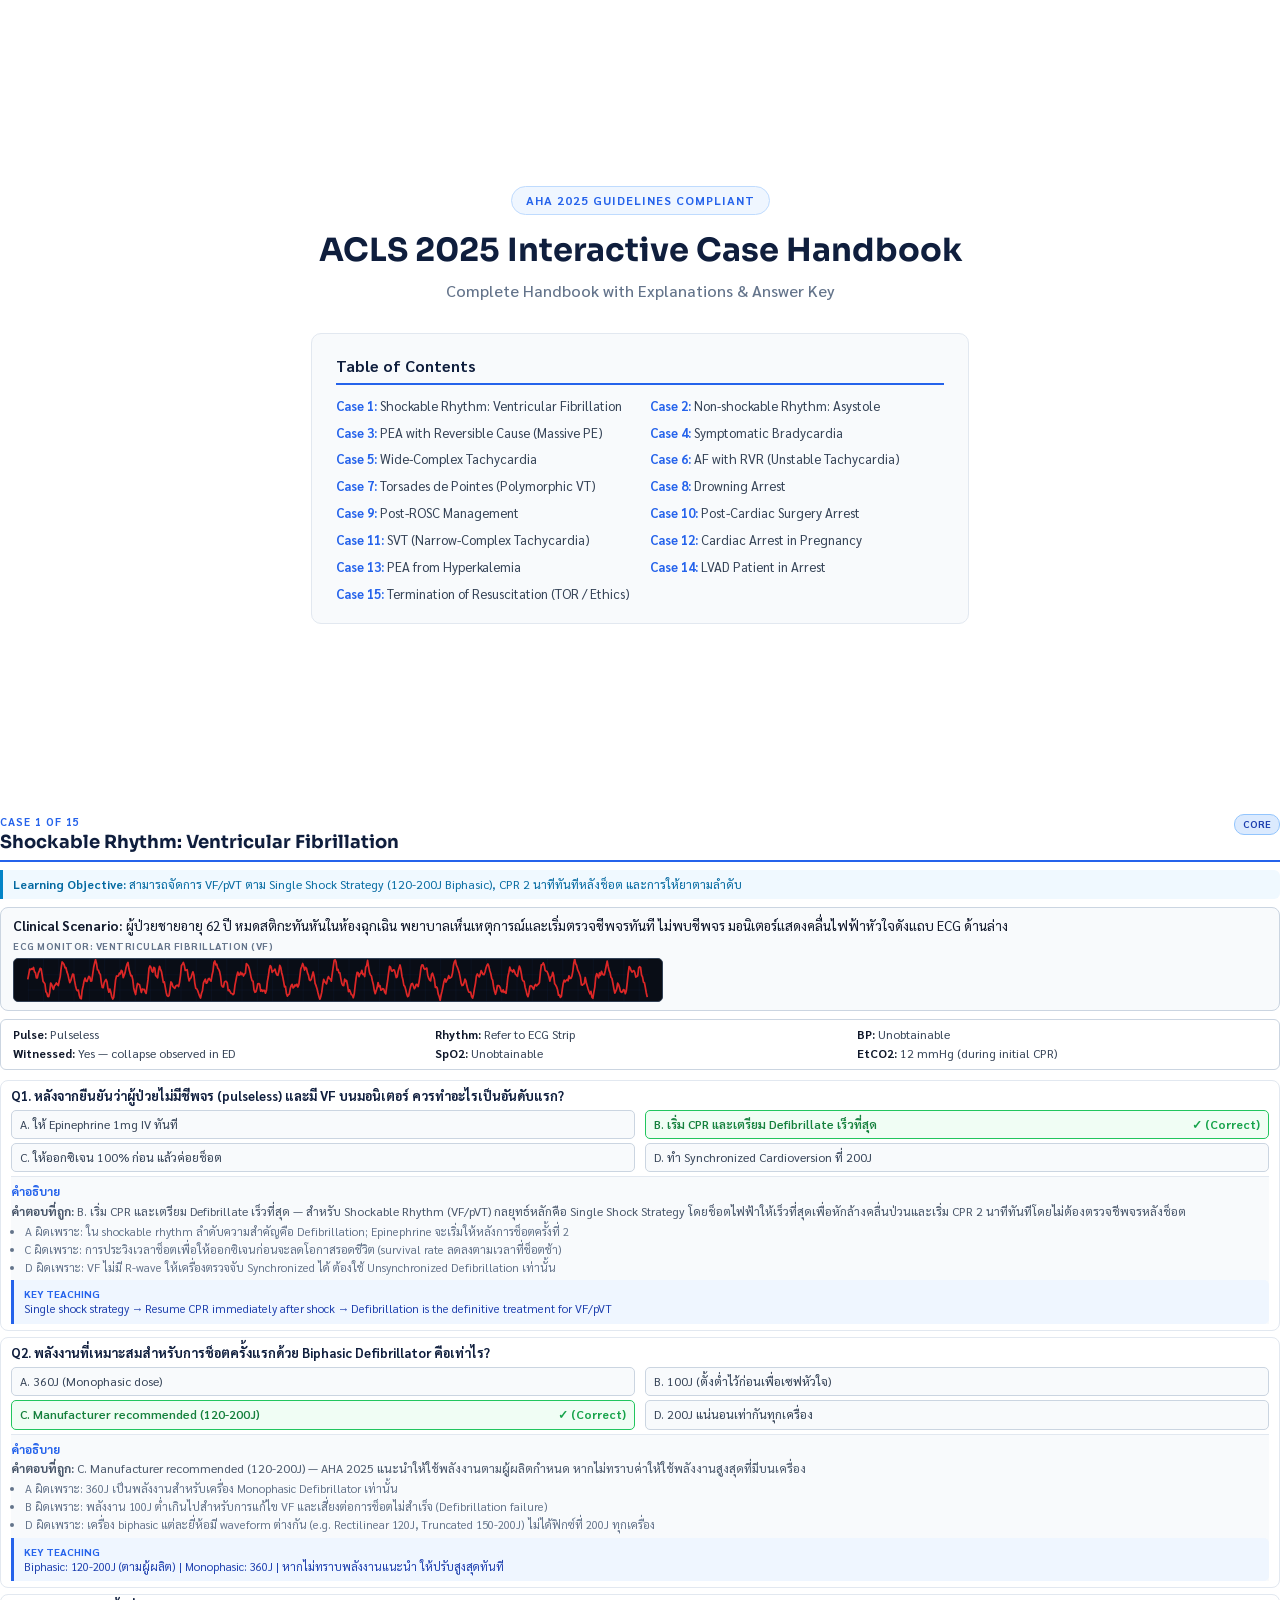
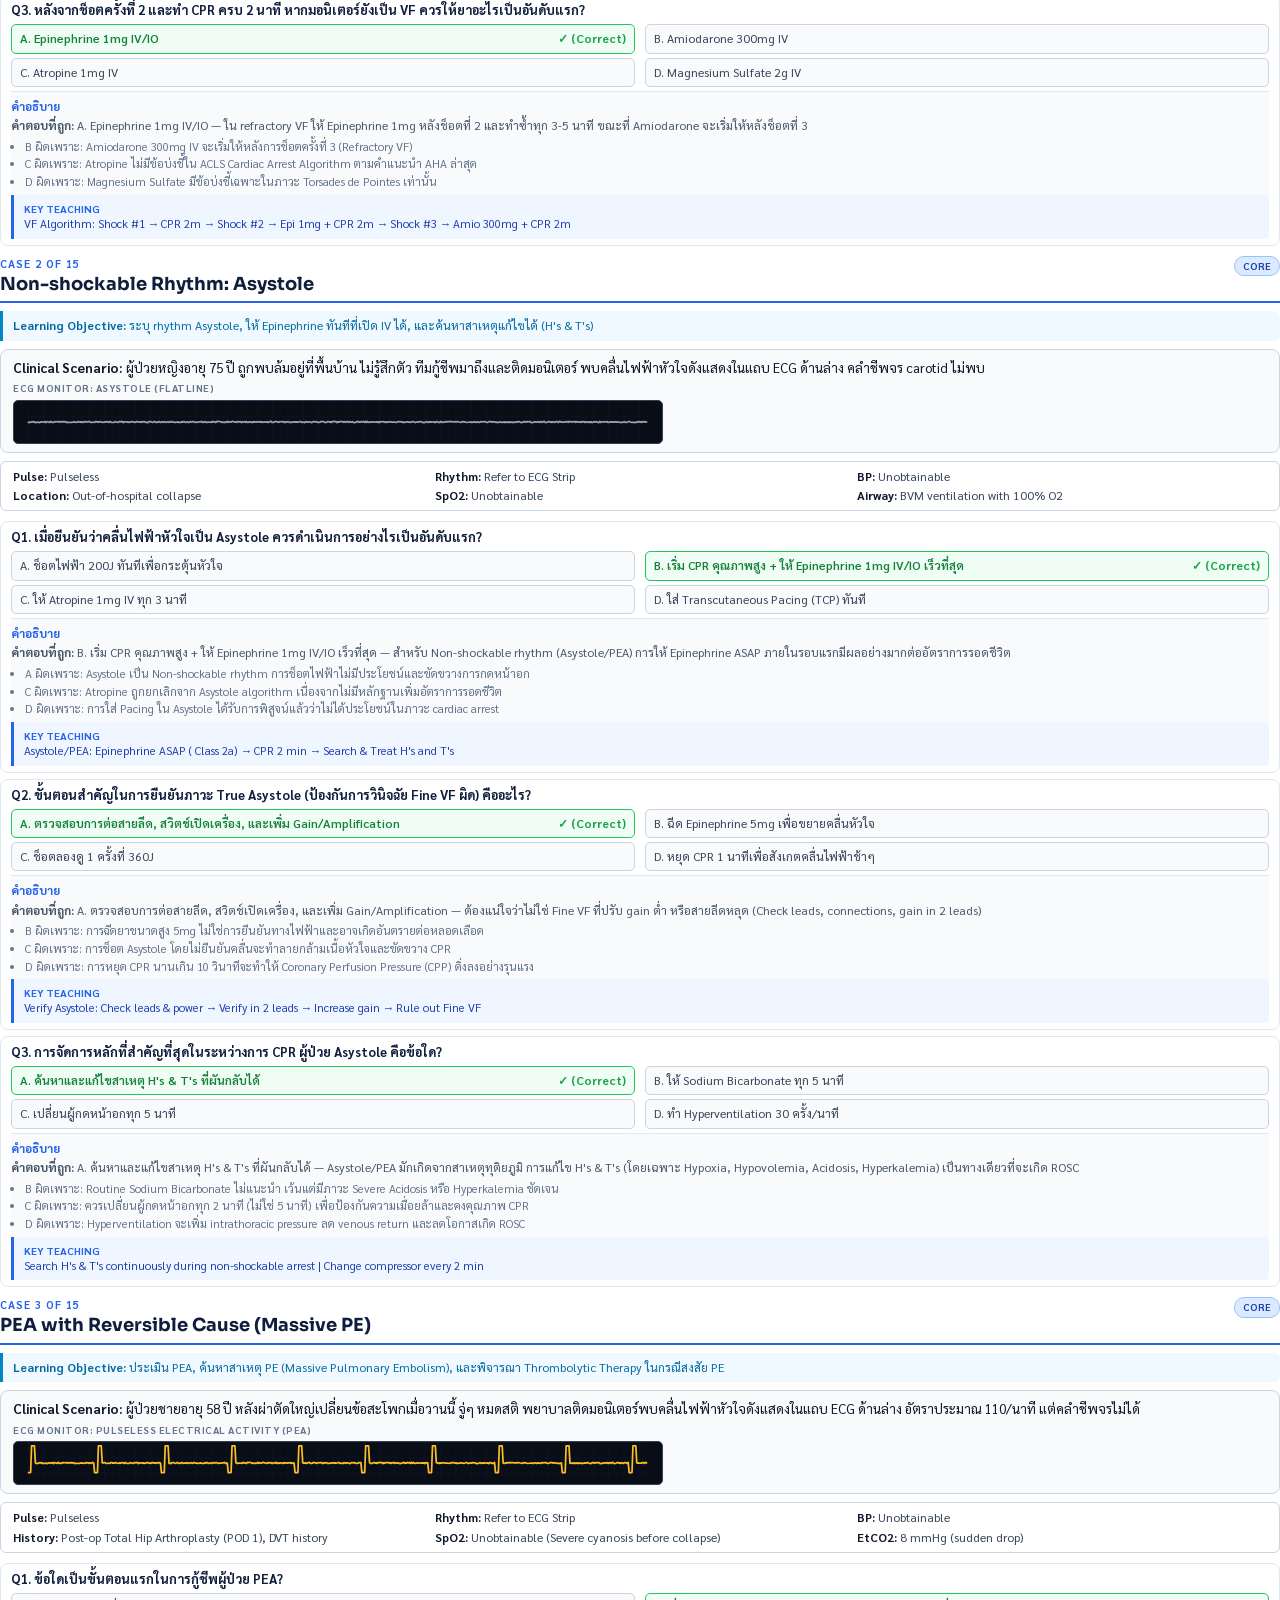
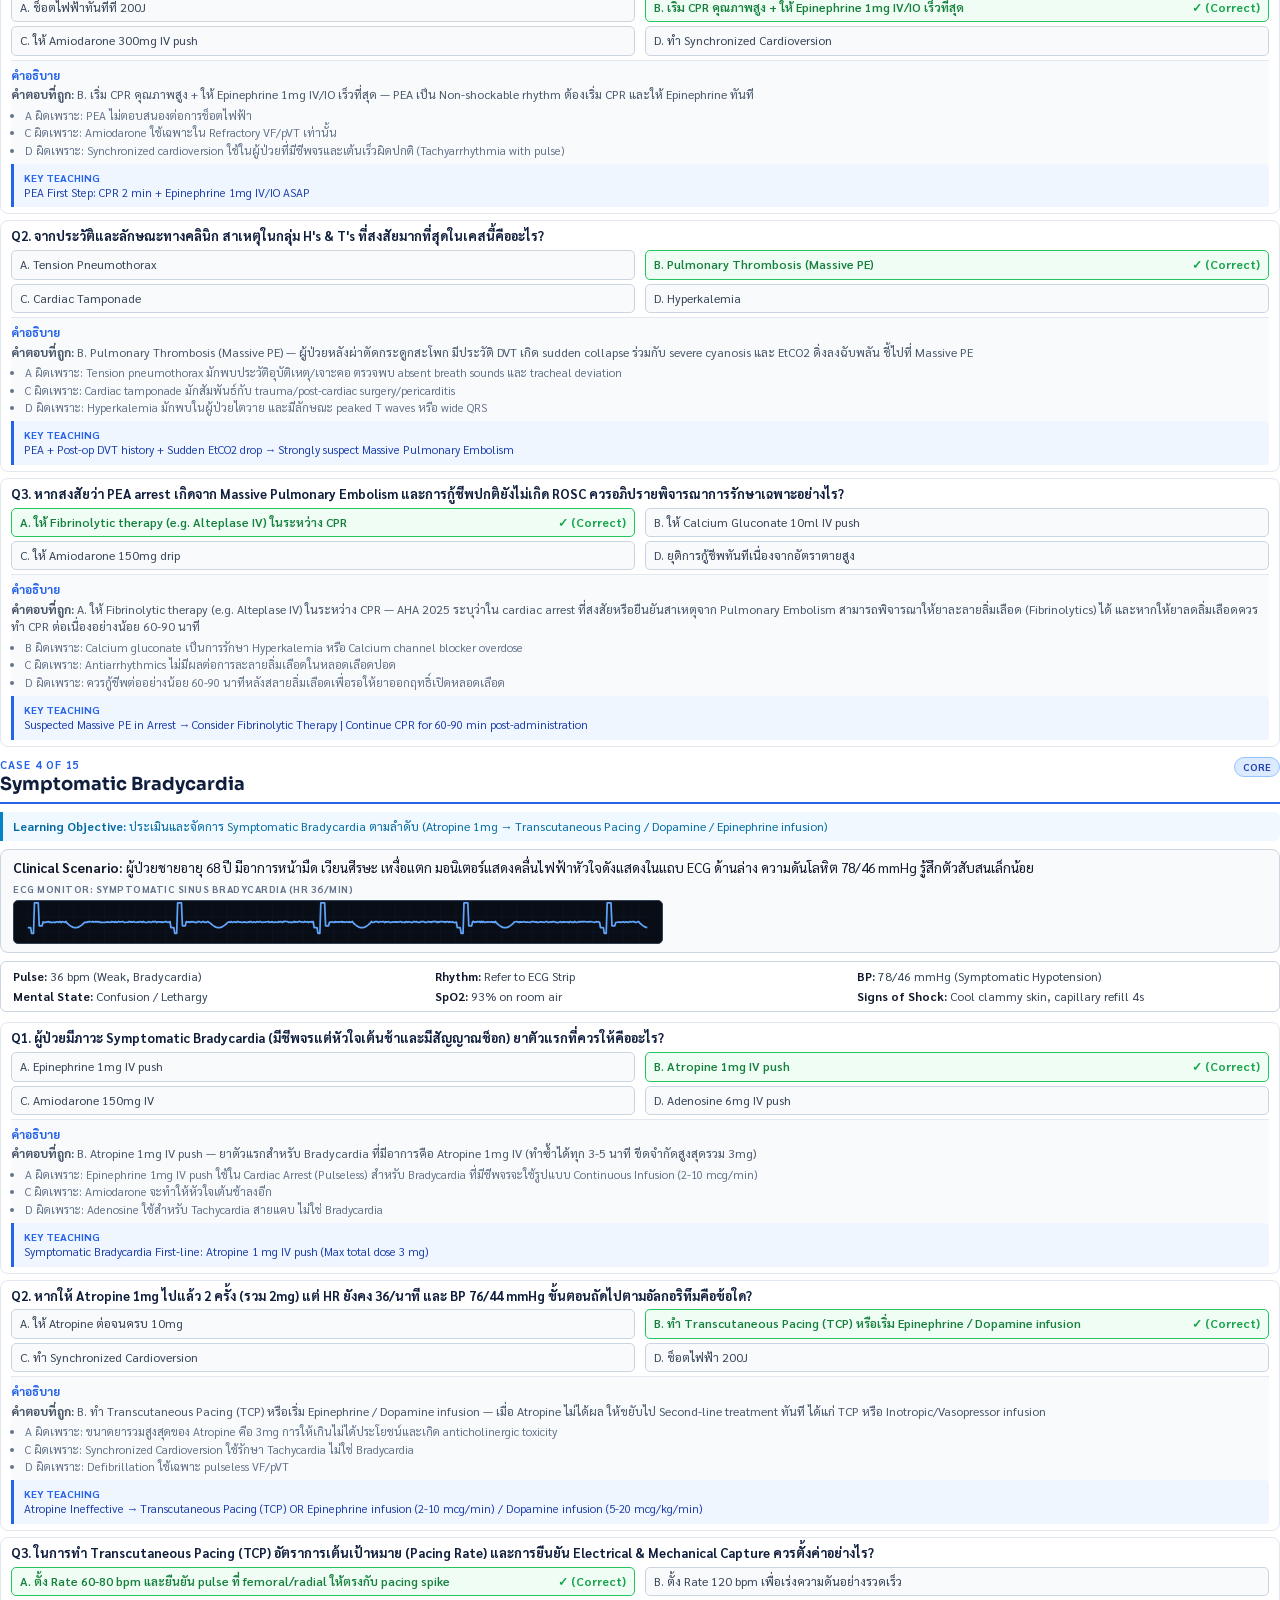
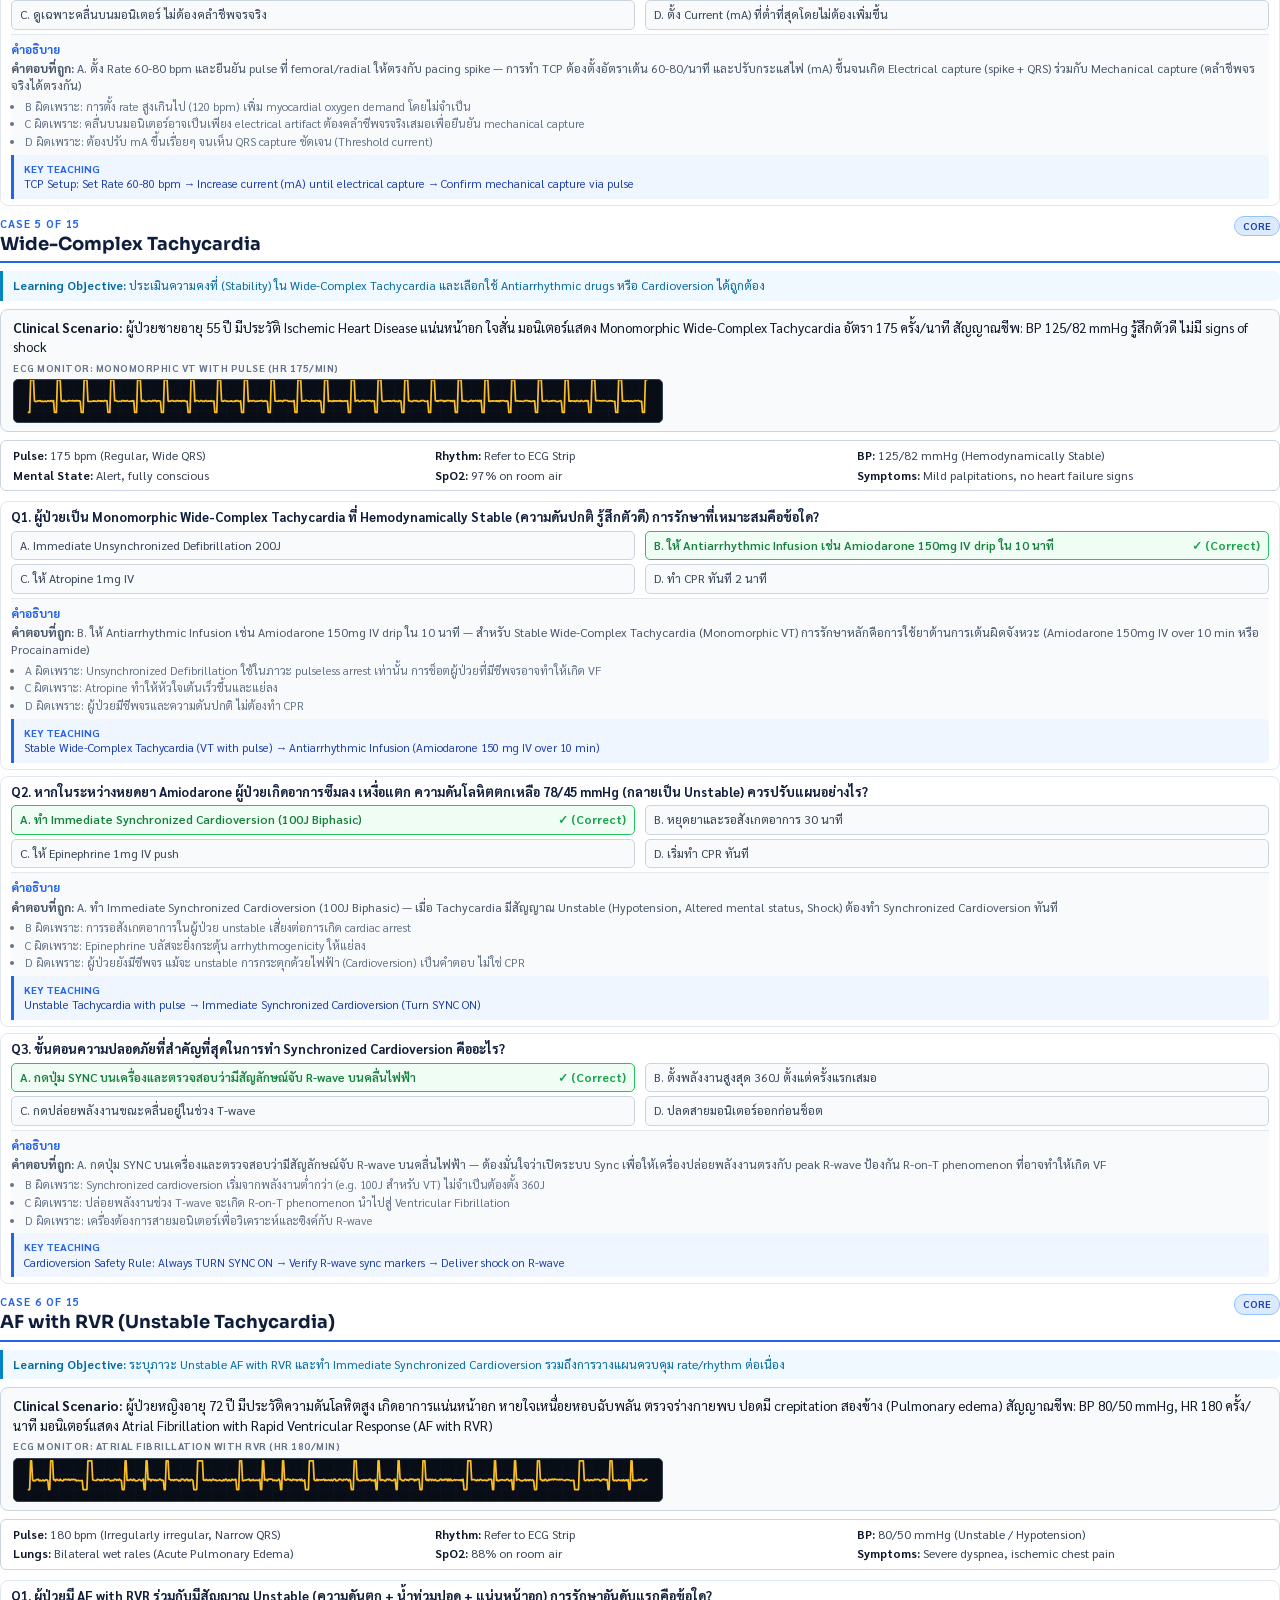
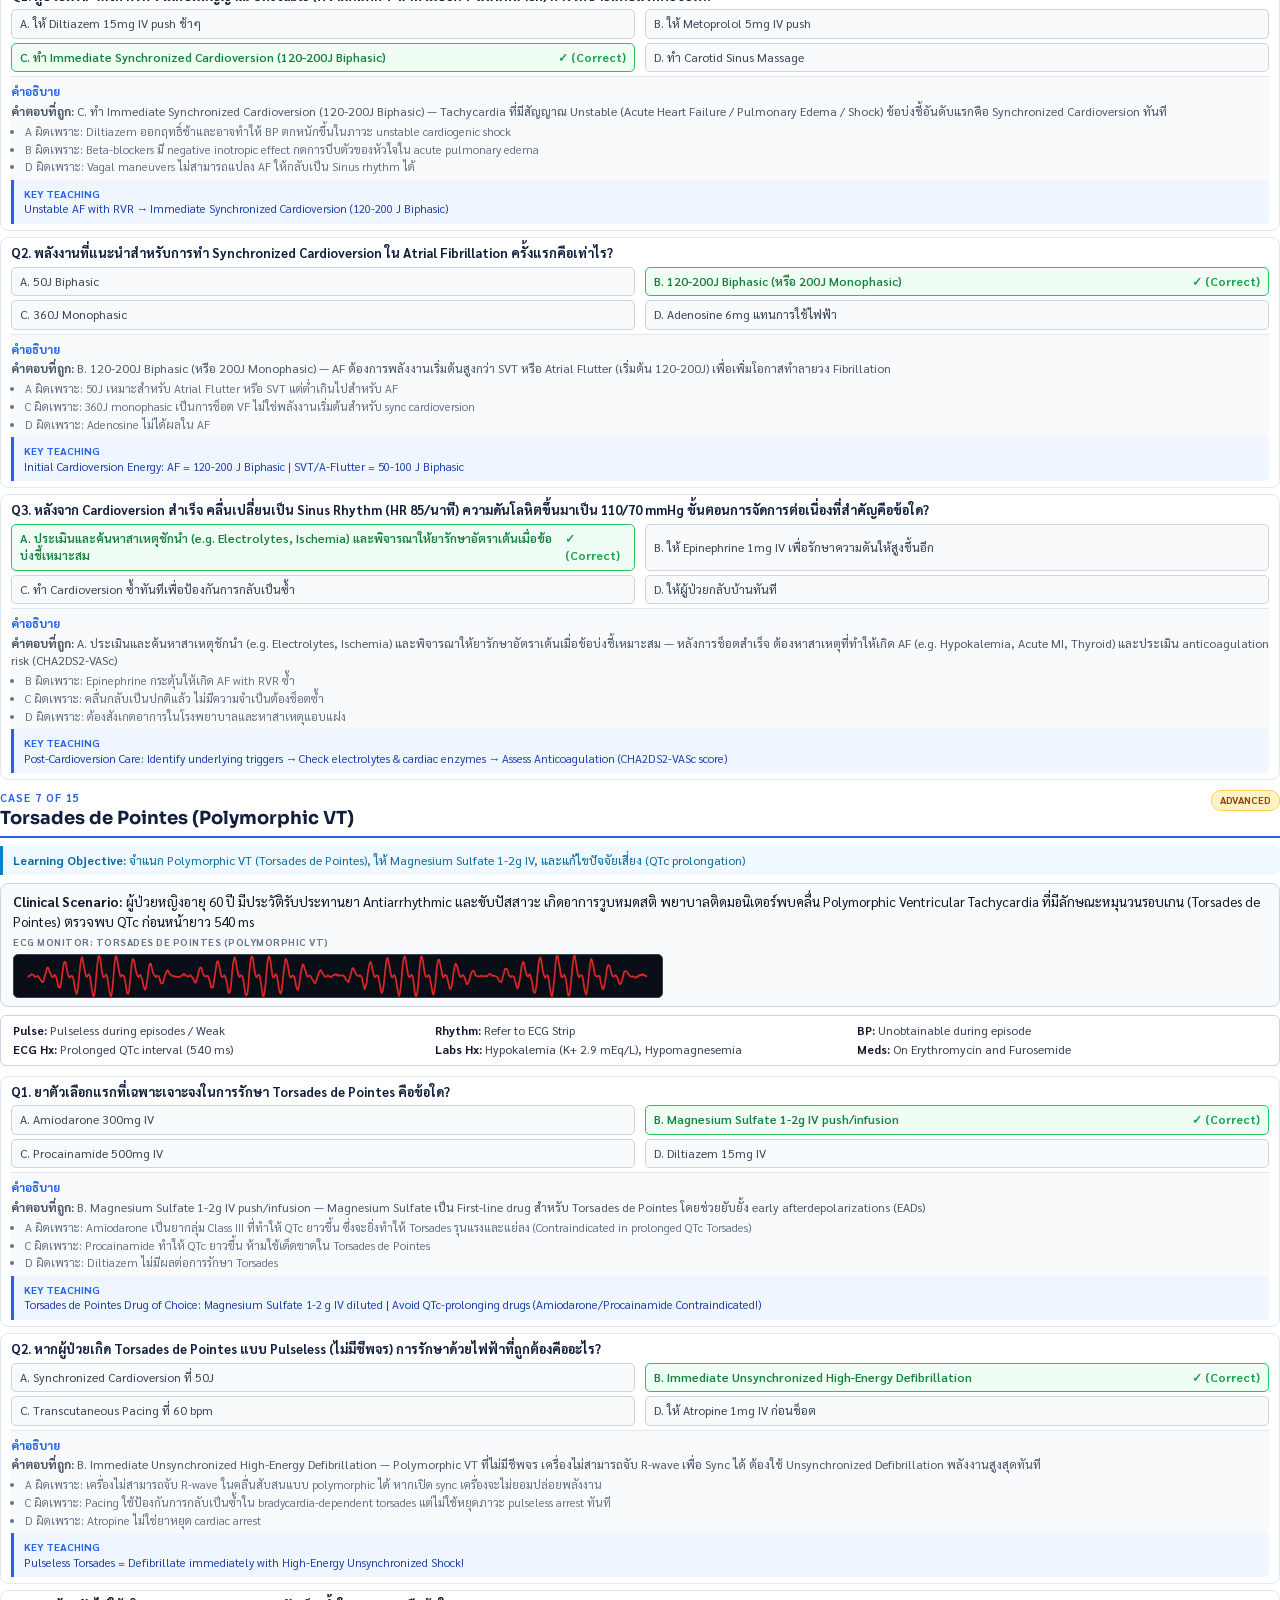
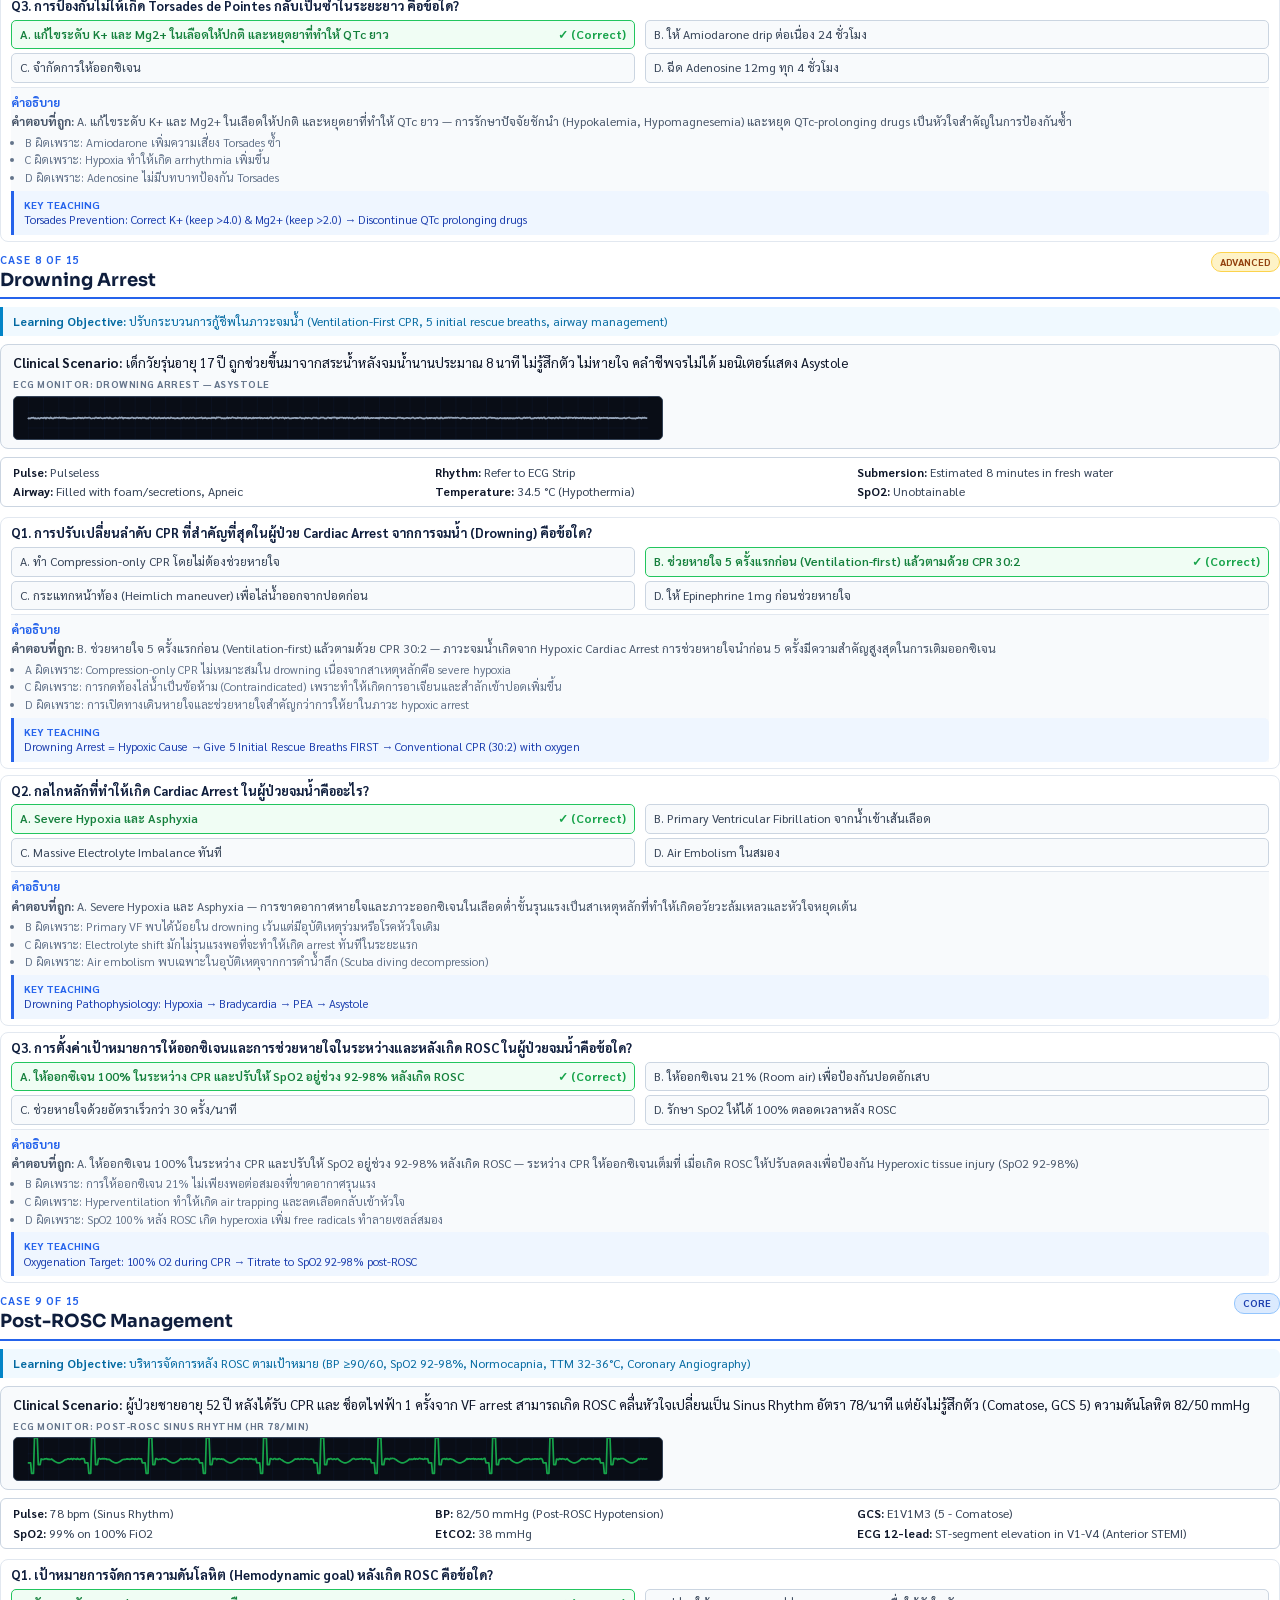
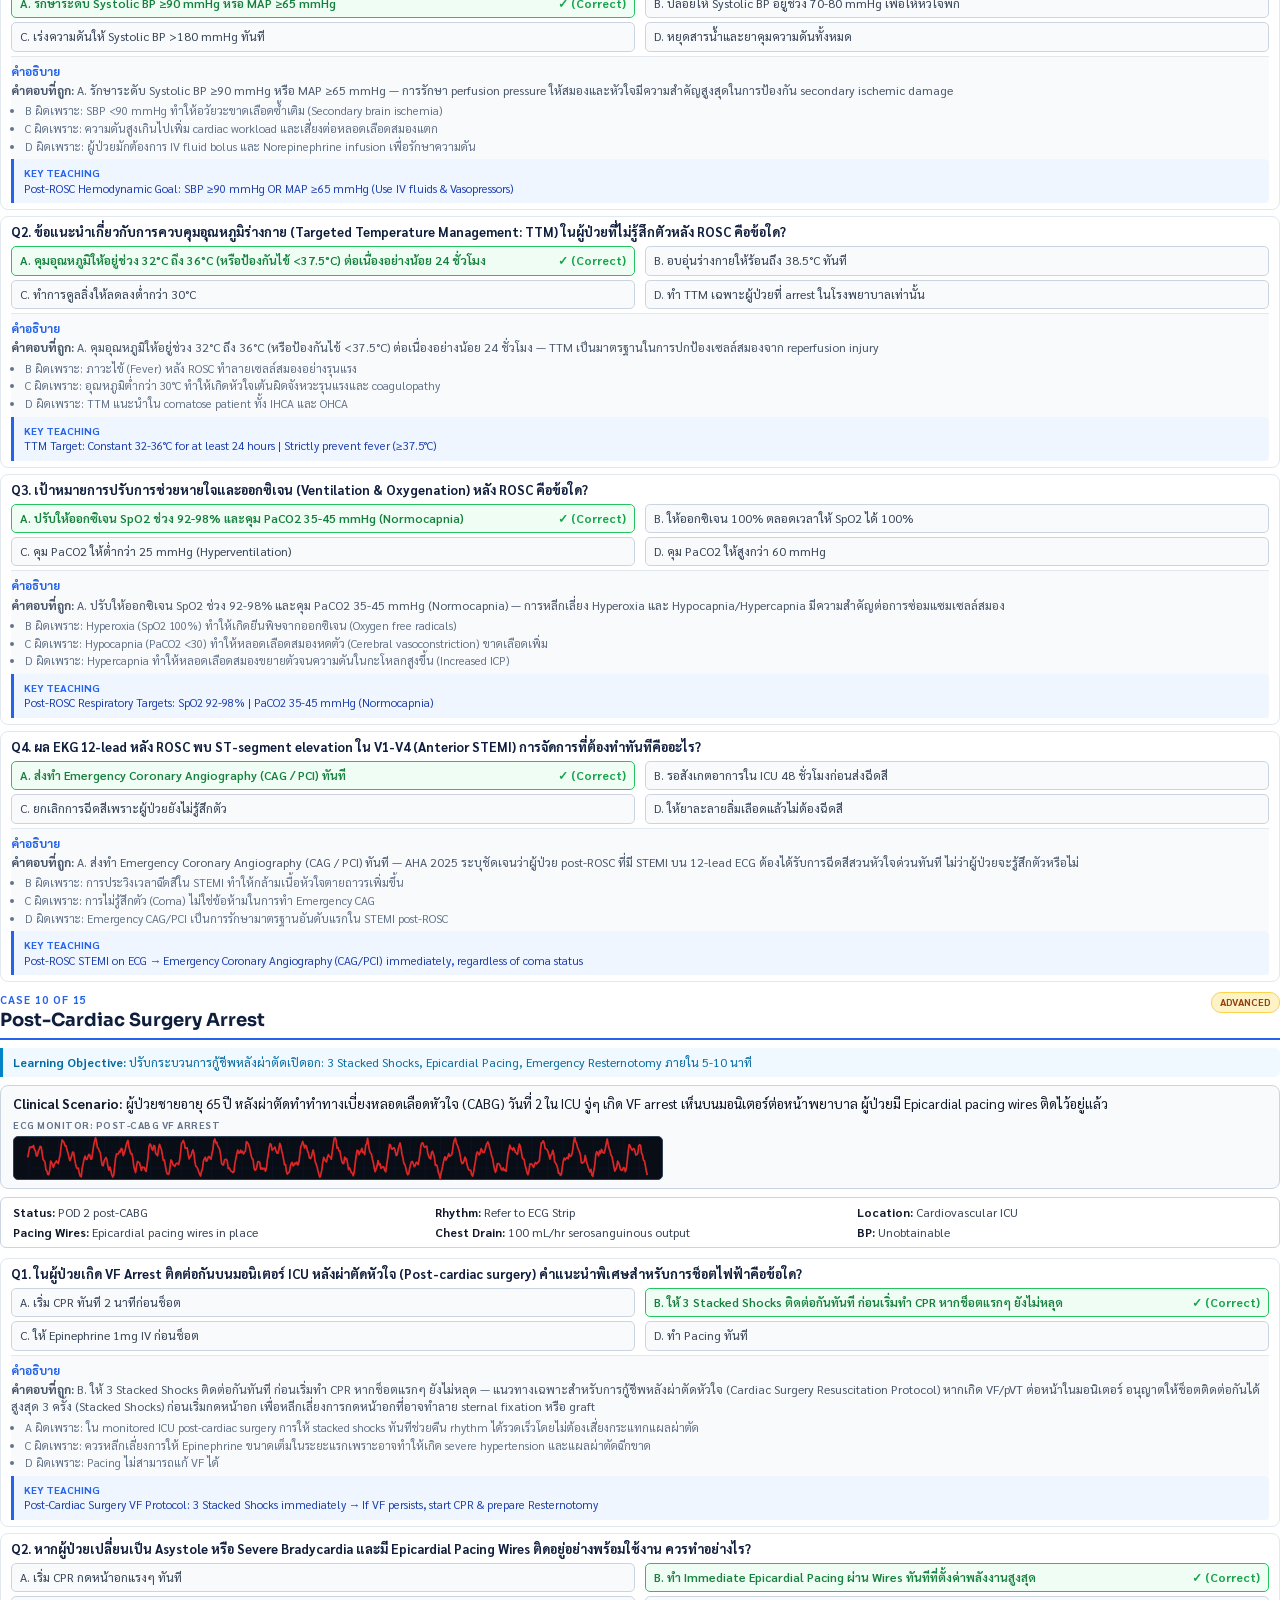
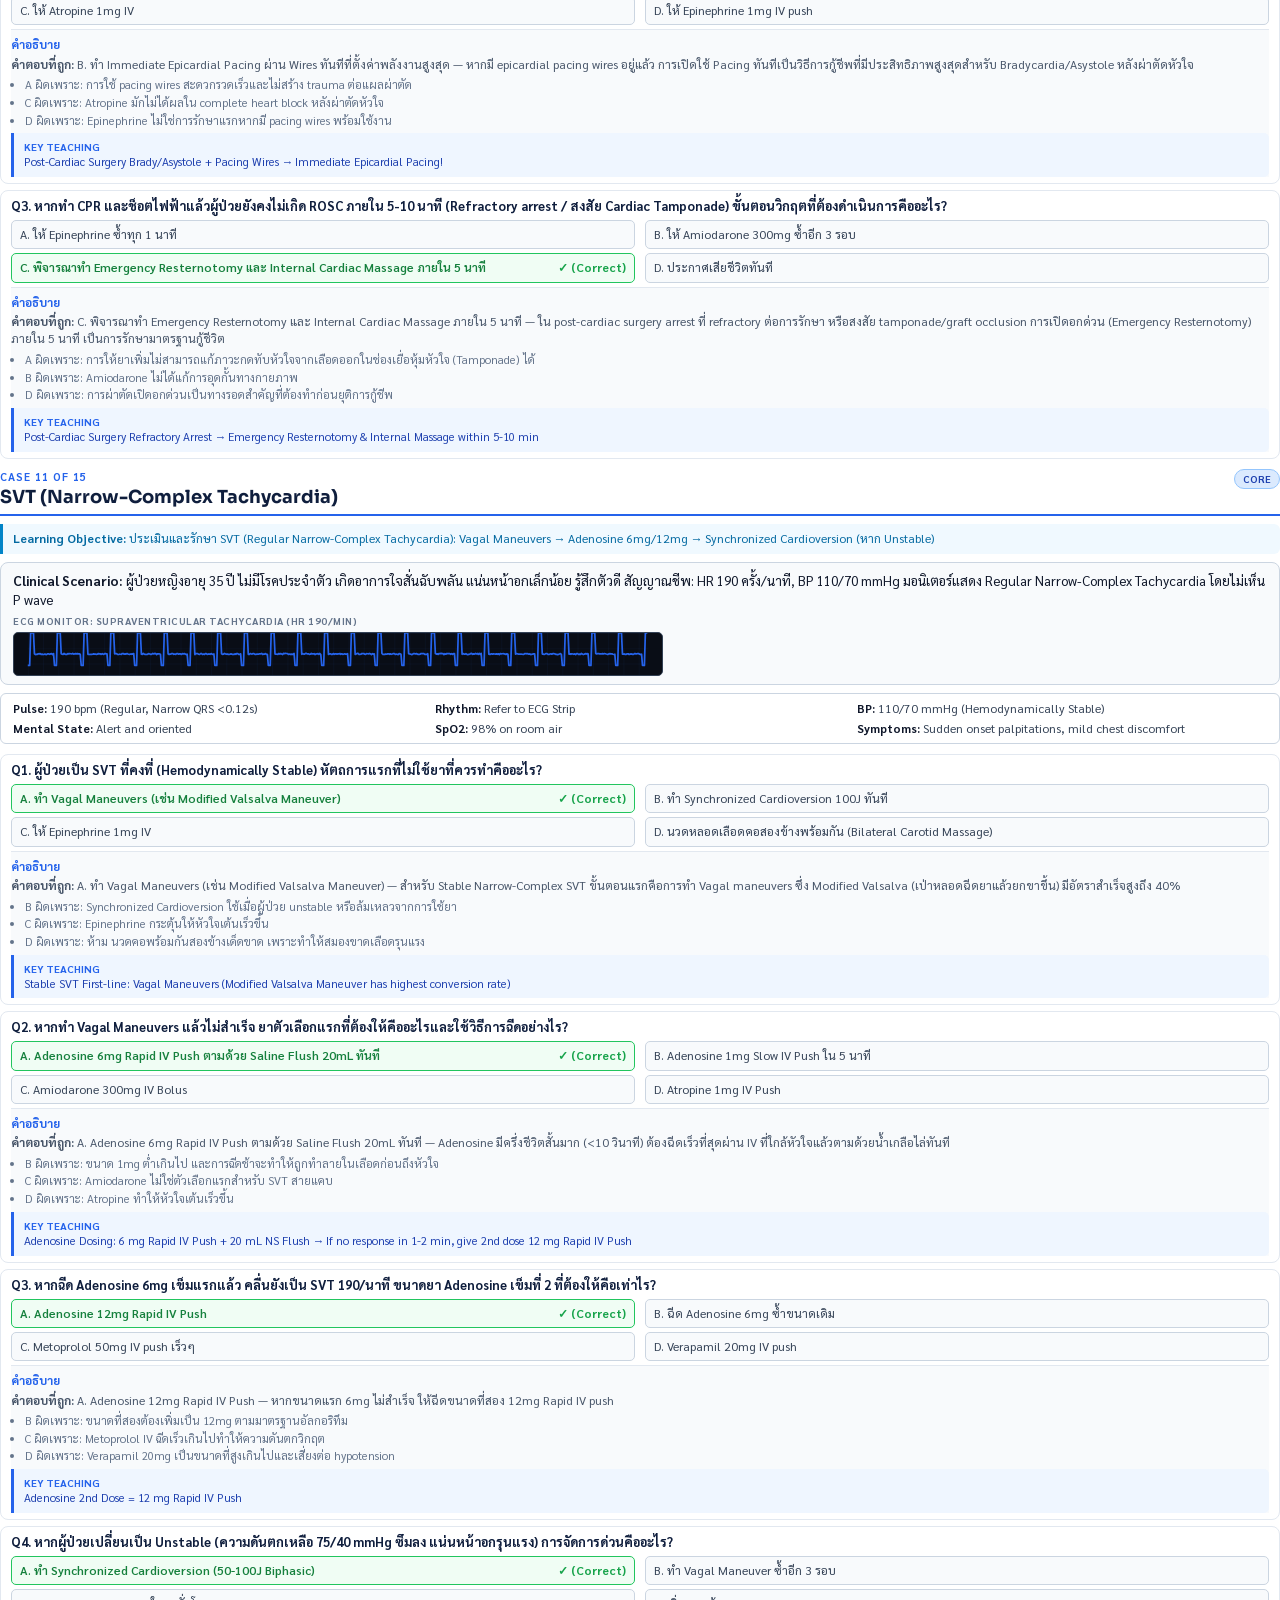
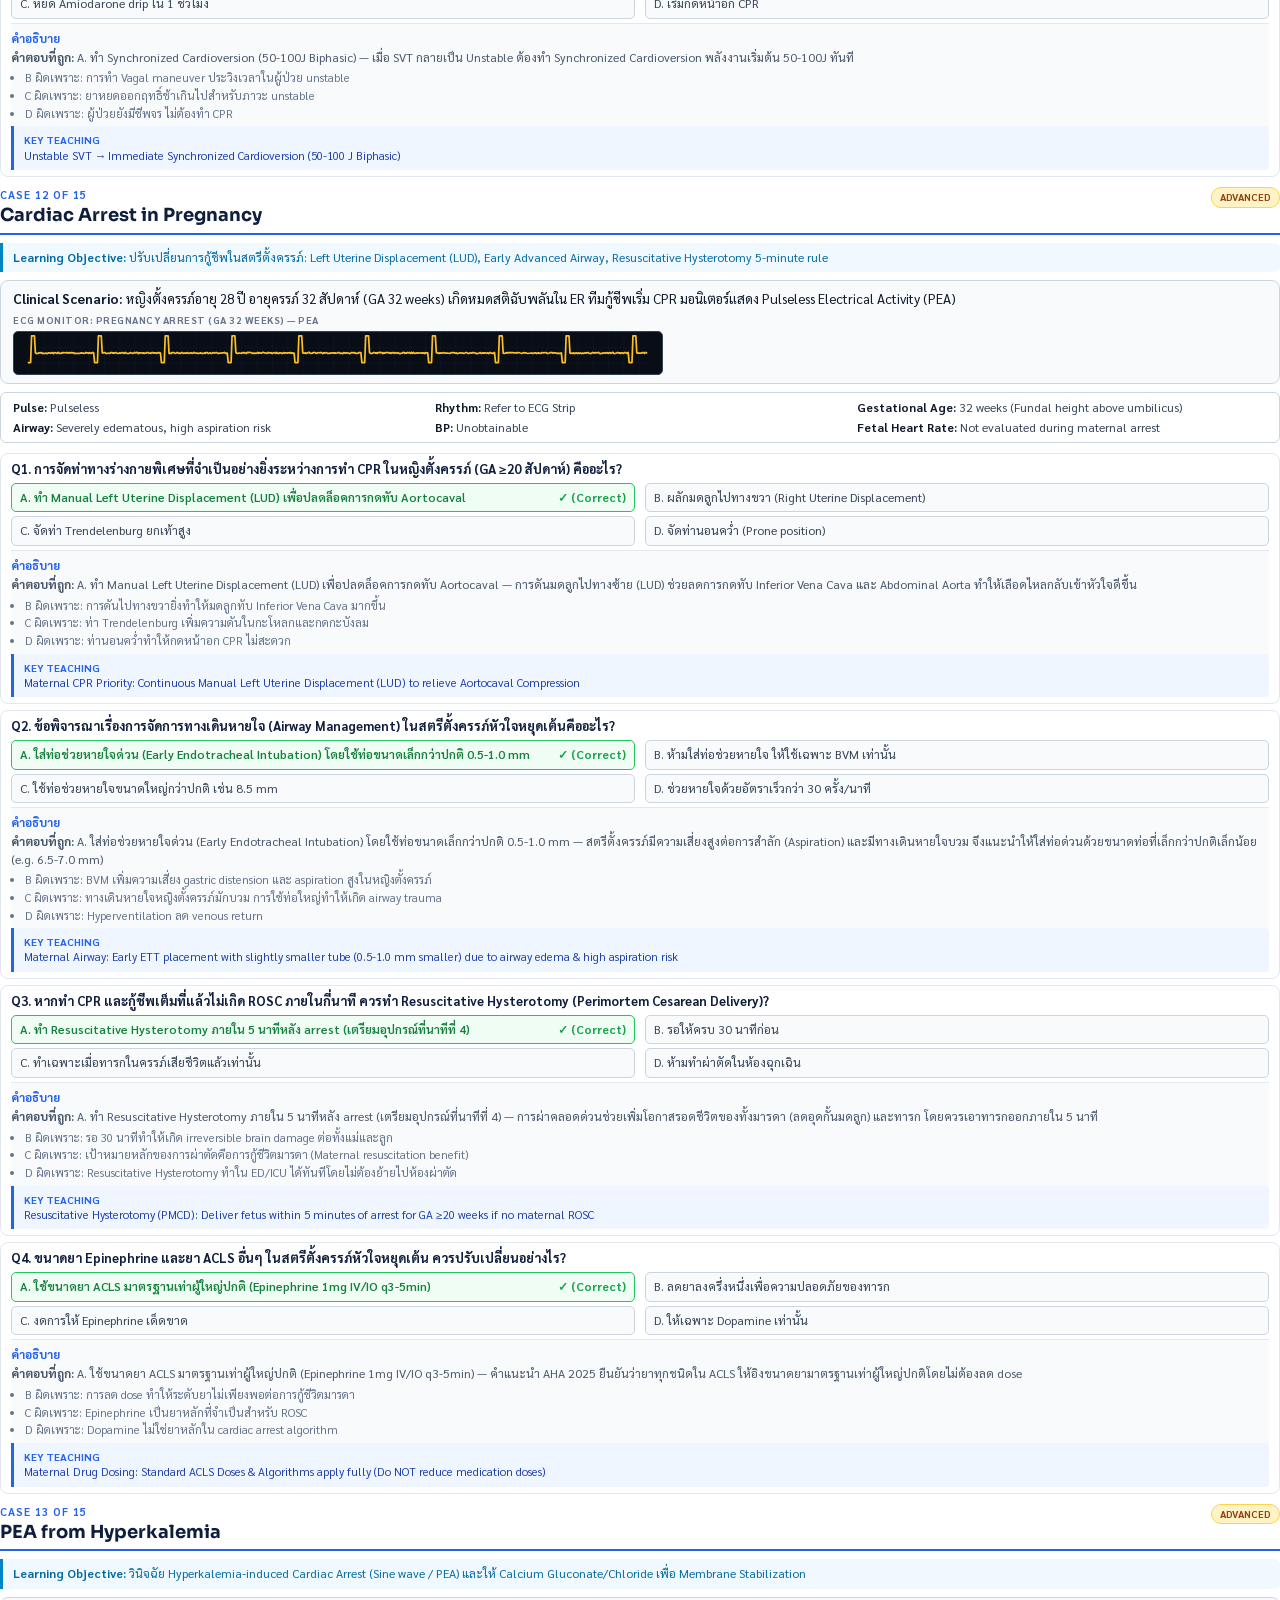
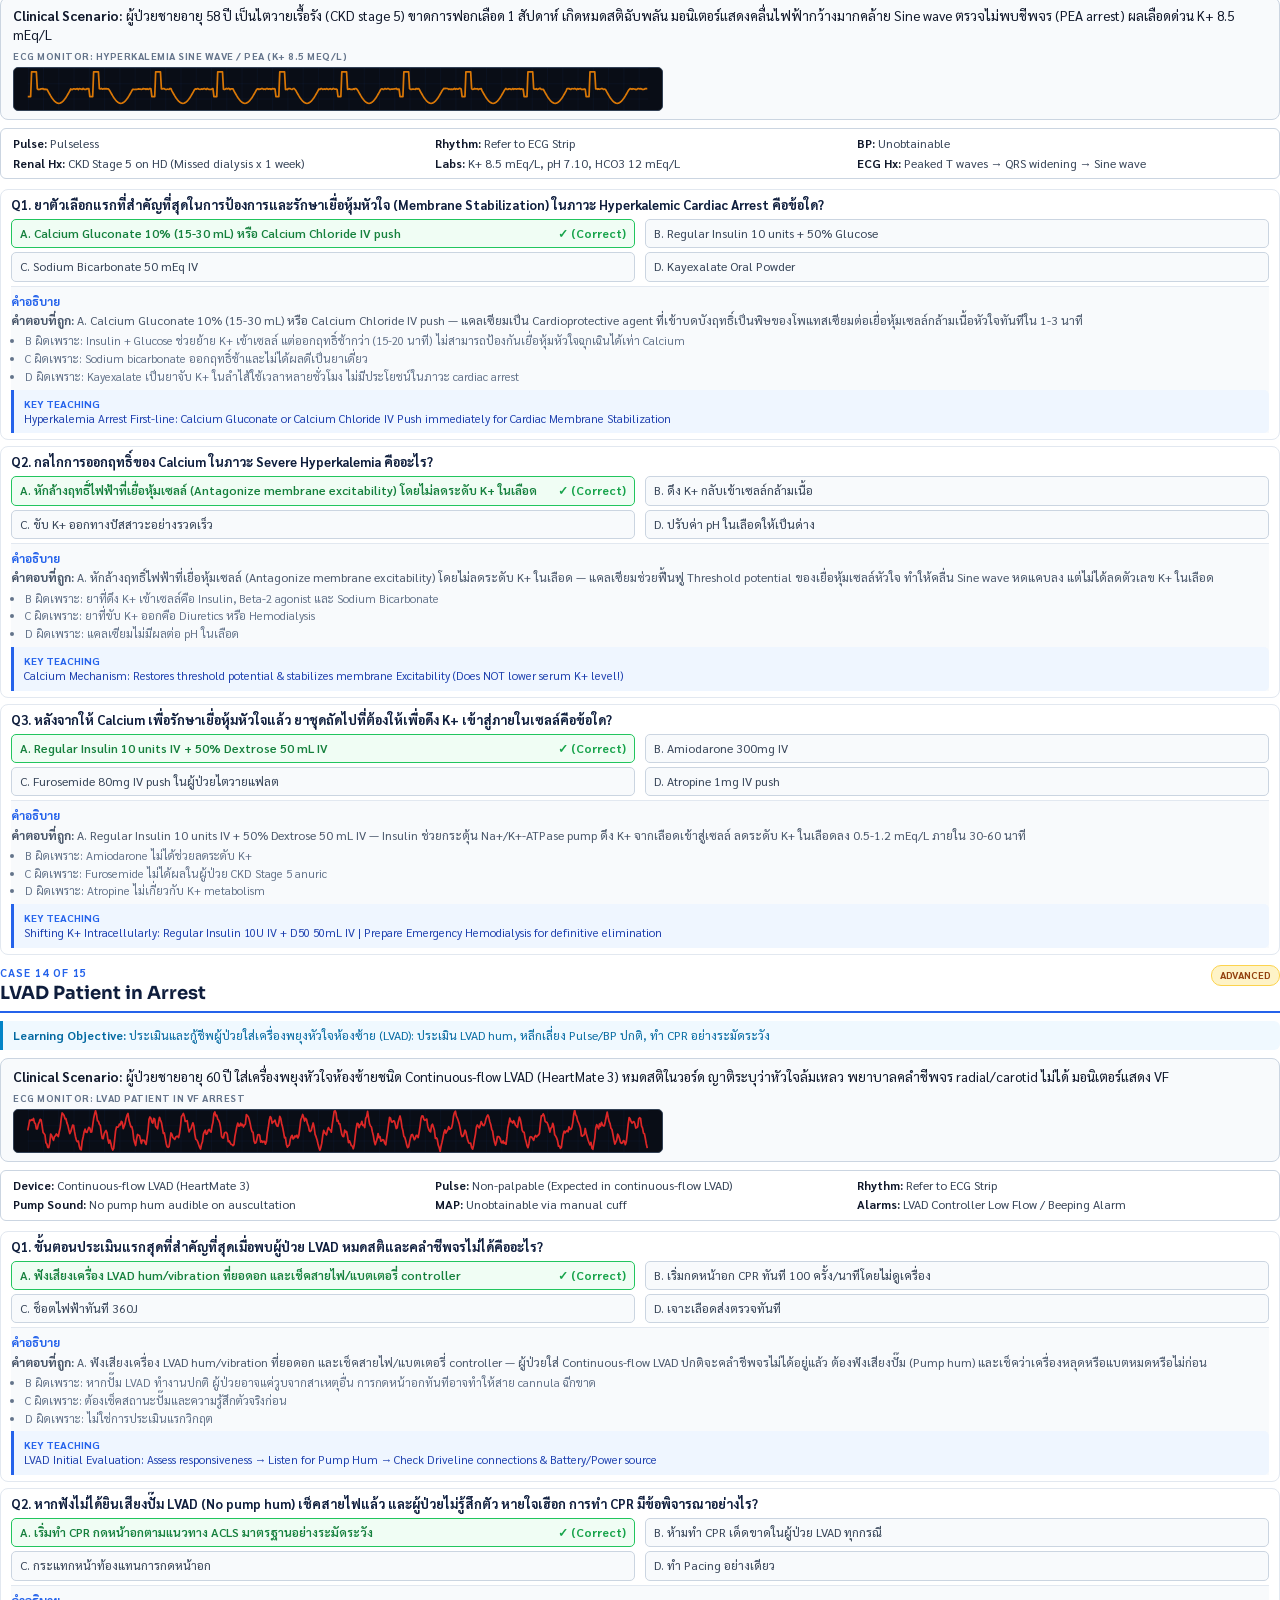
==== commit ffcabe78: "fix(pdf): fit each case completely on 1 page in questions-only exam PDF (16 pages total)" ====
--- a/cases/acls-2025-cases-answers.html
+++ b/cases/acls-2025-cases-answers.html
@@ -9,7 +9,7 @@
   <style>
     @page {
       size: A4;
-      margin: 14mm 15mm 16mm 15mm;
+      margin: 10mm 12mm 10mm 12mm;
       @bottom-right {
         content: counter(page);
       }
@@ -20,12 +20,12 @@
       font-family: 'Sarabun', 'Segoe UI', Tahoma, sans-serif;
       color: #1e293b;
       background: #ffffff;
-      line-height: 1.6;
-      font-size: 14px;
+      line-height: 1.45;
+      font-size: 13px;
     }
 
     .cover-page {
-      padding: 40px 20px;
+      padding: 30px 20px;
       text-align: center;
       page-break-after: always;
       display: flex;
@@ -39,67 +39,68 @@
       background: #eff6ff;
       color: #2563eb;
       border: 1px solid #bfdbfe;
-      padding: 6px 16px;
+      padding: 5px 14px;
       border-radius: 20px;
       font-weight: 700;
-      font-size: 13px;
+      font-size: 12px;
       letter-spacing: 1px;
-      margin-bottom: 20px;
+      margin-bottom: 16px;
     }
 
     .cover-title {
       font-family: 'Sora', 'Sarabun', sans-serif;
-      font-size: 34px;
+      font-size: 32px;
+      font-weight: 700;
+      color: #0f1e3d;
+      margin-bottom: 10px;
+      line-height: 1.2;
+    }
+
+    .cover-subtitle {
+      font-size: 16px;
+      color: #64748b;
+      margin-bottom: 30px;
+      font-weight: 500;
+    }
+
+    .toc-box {
+      background: #f8fafc;
+      border: 1px solid #e2e8f0;
+      border-radius: 10px;
+      padding: 20px 24px;
+      text-align: left;
+      max-width: 750px;
+      margin: 0 auto;
+    }
+
+    .toc-title {
+      font-size: 16px;
       font-weight: 700;
       color: #0f1e3d;
       margin-bottom: 12px;
-      line-height: 1.2;
-    }
-
-    .cover-subtitle {
-      font-size: 18px;
-      color: #64748b;
-      margin-bottom: 40px;
-      font-weight: 500;
-    }
-
-    .toc-box {
-      background: #f8fafc;
-      border: 1px solid #e2e8f0;
-      border-radius: 12px;
-      padding: 24px 30px;
-      text-align: left;
-      max-width: 750px;
-      margin: 0 auto;
-    }
-
-    .toc-title {
-      font-size: 18px;
-      font-weight: 700;
-      color: #0f1e3d;
-      margin-bottom: 16px;
       border-bottom: 2px solid #2563eb;
-      padding-bottom: 8px;
+      padding-bottom: 6px;
     }
 
     .toc-grid {
       display: grid;
       grid-template-columns: 1fr 1fr;
-      gap: 10px 24px;
+      gap: 8px 20px;
     }
 
     .toc-item {
-      font-size: 14px;
+      font-size: 13px;
       color: #334155;
     }
     .toc-item strong {
       color: #2563eb;
     }
 
-    /* CASE SECTION */
+    /* CASE SECTION (STRICT 1 PAGE PER CASE) */
     .case-card {
       page-break-after: always;
-      padding-top: 10px;
+      page-break-inside: avoid;
+      padding-top: 4px;
     }
 
     .case-card:last-child {
@@ -107,9 +108,9 @@
     }
 
     .case-header {
-      border-bottom: 3px solid #2563eb;
-      padding-bottom: 12px;
-      margin-bottom: 14px;
+      border-bottom: 2.5px solid #2563eb;
+      padding-bottom: 6px;
+      margin-bottom: 8px;
       display: flex;
       justify-content: space-between;
       align-items: flex-start;
@@ -117,27 +118,27 @@
 
     .case-num-title h2 {
       font-family: 'Sora', 'Sarabun', sans-serif;
-      font-size: 22px;
+      font-size: 18px;
       color: #0f1e3d;
       font-weight: 700;
-      line-height: 1.3;
+      line-height: 1.2;
     }
 
     .case-num-title .c-label {
-      font-size: 13px;
+      font-size: 11px;
       font-weight: 700;
       color: #2563eb;
       text-transform: uppercase;
       letter-spacing: 1px;
-      margin-bottom: 4px;
+      margin-bottom: 2px;
     }
 
     .tag {
       display: inline-block;
-      font-size: 11px;
+      font-size: 10px;
       font-weight: 700;
-      padding: 3px 10px;
-      border-radius: 12px;
+      padding: 2px 8px;
+      border-radius: 10px;
       text-transform: uppercase;
     }
     .tag-core { background: #dbeafe; color: #1e40af; border: 1px solid #93c5fd; }
@@ -145,60 +146,56 @@
 
     .objective-box {
       background: #f0f9ff;
-      border-left: 4px solid #0284c7;
-      padding: 10px 14px;
-      border-radius: 0 8px 8px 0;
-      margin-bottom: 14px;
-      font-size: 13.5px;
+      border-left: 3px solid #0284c7;
+      padding: 6px 10px;
+      border-radius: 0 6px 6px 0;
+      margin-bottom: 8px;
+      font-size: 12px;
       color: #0369a1;
     }
 
     .scenario-box {
       background: #f8fafc;
       border: 1px solid #cbd5e1;
-      border-radius: 10px;
-      padding: 14px 18px;
-      margin-bottom: 14px;
-      font-size: 14.5px;
-      line-height: 1.55;
+      border-radius: 8px;
+      padding: 8px 12px;
+      margin-bottom: 8px;
+      font-size: 13.5px;
+      line-height: 1.45;
       color: #0f172a;
     }
 
     .ecg-container {
-      margin-top: 10px;
+      margin-top: 4px;
       position: relative;
     }
     .ecg-strip-header {
-      font-size: 11px;
+      font-size: 10px;
       font-weight: 700;
       color: #64748b;
       letter-spacing: 0.5px;
-      margin-bottom: 2px;
+      margin-bottom: 1px;
       text-transform: uppercase;
     }
 
     .vitals-box {
       background: #fff;
       border: 1px solid #cbd5e1;
-      border-radius: 8px;
-      padding: 10px 16px;
-      margin-bottom: 16px;
+      border-radius: 6px;
+      padding: 6px 12px;
+      margin-bottom: 10px;
     }
     .vitals-box h4 {
-      font-size: 13px;
-      color: #2563eb;
-      margin-bottom: 6px;
-      text-transform: uppercase;
-      letter-spacing: 0.5px;
+      display: none;
     }
     .vitals-box ul {
       list-style: none;
       display: grid;
       grid-template-columns: repeat(3, 1fr);
-      gap: 4px 16px;
+      gap: 2px 12px;
     }
     .vitals-box li {
-      font-size: 13px;
+      font-size: 12px;
       color: #334155;
     }
     .vitals-box li strong { color: #0f172a; }
@@ -207,41 +204,41 @@
     .question-block {
       background: #ffffff;
       border: 1px solid #e2e8f0;
-      border-radius: 10px;
-      padding: 12px 16px;
-      margin-bottom: 14px;
+      border-radius: 8px;
+      padding: 6px 10px;
+      margin-bottom: 6px;
       page-break-inside: avoid;
     }
 
     .q-title {
-      font-size: 14.5px;
+      font-size: 13px;
       font-weight: 700;
       color: #0f1e3d;
-      margin-bottom: 10px;
+      margin-bottom: 4px;
     }
 
     .options-list {
       display: grid;
       grid-template-columns: 1fr 1fr;
-      gap: 6px 12px;
-      margin-bottom: 10px;
+      gap: 4px 10px;
+      margin-bottom: 0;
     }
 
     .opt-item {
-      padding: 8px 12px;
-      border-radius: 6px;
+      padding: 5px 8px;
+      border-radius: 5px;
       border: 1px solid #cbd5e1;
-      font-size: 13.5px;
+      font-size: 12px;
       color: #334155;
       background: #f8fafc;
       display: flex;
       align-items: center;
-      gap: 8px;
+      gap: 6px;
     }
 
     .opt-checkbox {
-      width: 14px;
-      height: 14px;
+      width: 12px;
+      height: 12px;
       border: 1.5px solid #94a3b8;
       border-radius: 3px;
       display: inline-block;
@@ -264,38 +261,38 @@
     .exp-box {
       background: #f8fafc;
       border-top: 1px solid #e2e8f0;
-      padding-top: 10px;
-      margin-top: 8px;
-      font-size: 13px;
+      padding-top: 6px;
+      margin-top: 4px;
+      font-size: 12px;
       color: #475569;
     }
 
     .exp-box h4 {
-      font-size: 13px;
+      font-size: 12px;
       color: #2563eb;
-      margin-bottom: 4px;
+      margin-bottom: 2px;
     }
 
     .distractor-notes {
-      margin-top: 6px;
-      padding-left: 16px;
+      margin-top: 4px;
+      padding-left: 14px;
     }
     .distractor-notes li {
-      font-size: 12.5px;
+      font-size: 11.5px;
       color: #64748b;
-      margin-bottom: 2px;
+      margin-bottom: 1px;
     }
 
     .key-teaching {
       background: #eff6ff;
       border-left: 3px solid #2563eb;
-      padding: 8px 12px;
-      border-radius: 0 6px 6px 0;
-      margin-top: 8px;
-      font-size: 12.5px;
+      padding: 6px 10px;
+      border-radius: 0 5px 5px 0;
+      margin-top: 4px;
+      font-size: 11.5px;
       color: #1e40af;
     }
-    .key-teaching strong { display: block; font-size: 11px; text-transform: uppercase; color: #2563eb; }
+    .key-teaching strong { display: block; font-size: 10.5px; text-transform: uppercase; color: #2563eb; }
   </style>
 </head>
 <body>
@@ -345,19 +342,18 @@
     <div class="objective-box"><strong>Learning Objective:</strong> สามารถจัดการ VF/pVT ตาม Single Shock Strategy (120-200J Biphasic), CPR 2 นาทีทันทีหลังช็อต และการให้ยาตามลำดับ</div>
 
     <div class="scenario-box">
-      <strong>Clinical Scenario:</strong><br>
-      ผู้ป่วยชายอายุ 62 ปี หมดสติกะทันหันในห้องฉุกเฉิน พยาบาลเห็นเหตุการณ์และเริ่มตรวจชีพจรทันที ไม่พบชีพจร มอนิเตอร์แสดงคลื่นไฟฟ้าหัวใจดังแถบ ECG ด้านล่าง
+      <strong>Clinical Scenario:</strong> ผู้ป่วยชายอายุ 62 ปี หมดสติกะทันหันในห้องฉุกเฉิน พยาบาลเห็นเหตุการณ์และเริ่มตรวจชีพจรทันที ไม่พบชีพจร มอนิเตอร์แสดงคลื่นไฟฟ้าหัวใจดังแถบ ECG ด้านล่าง
       
     <div class="ecg-container">
       <div class="ecg-strip-header">ECG Monitor: VENTRICULAR FIBRILLATION (VF)</div>
-      <svg width="650" height="75" viewBox="0 0 650 75" xmlns="http://www.w3.org/2000/svg" style="background: #090d16; border-radius: 6px; border: 1px solid #334155; margin-top: 8px; display: block;">
+      <svg width="650" height="44" viewBox="0 0 650 44" xmlns="http://www.w3.org/2000/svg" style="background: #090d16; border-radius: 5px; border: 1px solid #334155; margin-top: 4px; display: block;">
       <defs>
-        <pattern id="grid-vf" width="20" height="20" patternUnits="userSpaceOnUse">
-          <path d="M 20 0 L 0 0 0 20" fill="none" stroke="rgba(37,99,235,0.18)" stroke-width="0.5"/>
+        <pattern id="grid-vf" width="16" height="16" patternUnits="userSpaceOnUse">
+          <path d="M 16 0 L 0 0 0 16" fill="none" stroke="rgba(37,99,235,0.18)" stroke-width="0.5"/>
         </pattern>
       </defs>
       <rect width="100%" height="100%" fill="url(#grid-vf)" />
-      <path d="M 0,36.38 L 1,28.04 L 2,19.34 L 3,20.37 L 4,19.37 L 5,20.65 L 6,17.61 L 7,24.63 L 8,26.72 L 9,35.74 L 10,35.44 L 11,27.46 L 12,23.05 L 13,18.07 L 14,18.87 L 15,28.93 L 16,39.68 L 17,41.38 L 18,43.50 L 19,56.57 L 20,58.72 L 21,64.58 L 22,64.42 L 23,56.47 L 24,41.08 L 25,43.31 L 26,48.39 L 27,52.02 L 28,45.94 L 29,45.10 L 30,42.19 L 31,44.69 L 32,47.60 L 33,39.47 L 34,32.54 L 35,17.77 L 36,7.71 L 37,9.70 L 38,12.41 L 39,18.17 L 40,18.05 L 41,25.01 L 42,29.26 L 43,36.80 L 44,43.15 L 45,39.42 L 46,33.37 L 47,27.30 L 48,27.16 L 49,37.85 L 50,46.34 L 51,52.37 L 52,54.43 L 53,53.38 L 54,62.44 L 55,67.44 L 56,68.25 L 57,53.53 L 58,46.23 L 59,37.96 L 60,33.38 L 61,38.89 L 62,39.57 L 63,35.42 L 64,31.78 L 65,33.59 L 66,40.55 L 67,40.38 L 68,29.27 L 69,17.48 L 70,9.80 L 71,4.10 L 72,10.71 L 73,21.42 L 74,22.05 L 75,26.96 L 76,28.92 L 77,41.74 L 78,50.42 L 79,50.63 L 80,41.84 L 81,37.99 L 82,35.38 L 83,39.34 L 84,51.11 L 85,56.80 L 86,51.49 L 87,56.97 L 88,64.64 L 89,68.85 L 90,66.07 L 91,51.59 L 92,36.60 L 93,29.93 L 94,30.63 L 95,30.27 L 96,26.33 L 97,27.85 L 98,22.02 L 99,24.26 L 100,35.19 L 101,31.13 L 102,26.30 L 103,17.48 L 104,11.76 L 105,8.62 L 106,19.74 L 107,25.51 L 108,30.89 L 109,30.54 L 110,36.90 L 111,50.85 L 112,57.22 L 113,61.56 L 114,49.84 L 115,42.00 L 116,43.04 L 117,43.64 L 118,50.02 L 119,57.10 L 120,51.70 L 121,52.52 L 122,52.46 L 123,57.39 L 124,60.13 L 125,48.19 L 126,36.49 L 127,17.63 L 128,14.06 L 129,16.57 L 130,23.44 L 131,25.23 L 132,17.50 L 133,18.93 L 134,31.56 L 135,33.26 L 136,35.40 L 137,22.57 L 138,15.11 L 139,19.26 L 140,23.14 L 141,31.99 L 142,41.23 L 143,40.29 L 144,48.44 L 145,57.81 L 146,63.24 L 147,64.27 L 148,62.80 L 149,51.78 L 150,39.03 L 151,41.42 L 152,47.10 L 153,49.11 L 154,50.92 L 155,47.35 L 156,46.30 L 157,46.63 L 158,49.35 L 159,42.20 L 160,30.30 L 161,13.61 L 162,11.79 L 163,8.79 L 164,13.92 L 165,22.72 L 166,22.04 L 167,21.45 L 168,32.05 L 169,40.30 L 170,36.28 L 171,34.52 L 172,28.21 L 173,23.28 L 174,28.26 L 175,42.40 L 176,50.57 L 177,51.48 L 178,54.28 L 179,59.27 L 180,63.91 L 181,67.00 L 182,58.94 L 183,54.38 L 184,41.30 L 185,37.75 L 186,35.35 L 187,42.47 L 188,41.66 L 189,36.20 L 190,35.17 L 191,38.56 L 192,40.54 L 193,31.02 L 194,24.18 L 195,9.21 L 196,6.20 L 197,12.90 L 198,12.06 L 199,18.68 L 200,20.34 L 201,24.29 L 202,32.37 L 203,47.02 L 204,49.57 L 205,49.25 L 206,40.64 L 207,38.76 L 208,38.66 L 209,41.42 L 210,54.12 L 211,52.79 L 212,56.09 L 213,58.86 L 214,59.35 L 215,61.41 L 216,59.81 L 217,46.26 L 218,37.70 L 219,29.41 L 220,23.93 L 221,29.37 L 222,29.50 L 223,25.10 L 224,29.30 L 225,27.76 L 226,32.39 L 227,29.15 L 228,27.38 L 229,10.83 L 230,12.23 L 231,14.02 L 232,18.82 L 233,25.83 L 234,33.88 L 235,38.73 L 236,39.56 L 237,54.17 L 238,57.98 L 239,56.77 L 240,50.91 L 241,42.33 L 242,41.69 L 243,43.34 L 244,54.90 L 245,52.75 L 246,55.39 L 247,53.94 L 248,54.43 L 249,59.51 L 250,55.33 L 251,40.22 L 252,31.52 L 253,19.15 L 254,13.39 L 255,16.37 L 256,25.58 L 257,23.48 L 258,22.57 L 259,20.69 L 260,27.25 L 261,30.54 L 262,31.02 L 263,24.52 L 264,13.32 L 265,16.20 L 266,25.23 L 267,31.26 L 268,39.64 L 269,48.46 L 270,47.54 L 271,60.05 L 272,63.98 L 273,61.55 L 274,60.06 L 275,50.25 L 276,45.24 L 277,43.32 L 278,49.71 L 279,48.37 L 280,45.15 L 281,47.06 L 282,44.62 L 283,49.76 L 284,45.73 L 285,32.71 L 286,19.50 L 287,15.26 L 288,10.40 L 289,15.46 L 290,21.96 L 291,17.36 L 292,19.37 L 293,26.66 L 294,30.62 L 295,38.56 L 296,39.45 L 297,36.53 L 298,29.76 L 299,23.44 L 300,30.44 L 301,42.48 L 302,46.24 L 303,51.06 L 304,57.92 L 305,64.32 L 306,68.92 L 307,64.28 L 308,56.90 L 309,44.21 L 310,35.12 L 311,38.95 L 312,41.23 L 313,43.64 L 314,35.83 L 315,31.88 L 316,35.76 L 317,36.77 L 318,40.74 L 319,27.93 L 320,16.61 L 321,5.51 L 322,4.22 L 323,8.39 L 324,21.98 L 325,20.56 L 326,26.33 L 327,26.32 L 328,35.90 L 329,43.90 L 330,46.98 L 331,46.62 L 332,35.37 L 333,38.36 L 334,36.97 L 335,45.12 L 336,55.88 L 337,52.78 L 338,56.54 L 339,61.30 L 340,62.02 L 341,66.80 L 342,60.52 L 343,45.76 L 344,33.04 L 345,24.19 L 346,24.76 L 347,32.12 L 348,27.91 L 349,27.06 L 350,22.38 L 351,29.62 L 352,29.49 L 353,33.28 L 354,17.42 L 355,14.37 L 356,5.15 L 357,15.78 L 358,25.58 L 359,29.59 L 360,31.11 L 361,39.10 L 362,44.94 L 363,54.90 L 364,60.26 L 365,55.06 L 366,49.38 L 367,40.12 L 368,47.05 L 369,45.55 L 370,53.39 L 371,52.49 L 372,50.99 L 373,52.40 L 374,57.96 L 375,60.88 L 376,49.35 L 377,38.73 L 378,25.63 L 379,14.73 L 380,16.42 L 381,22.88 L 382,23.58 L 383,21.47 L 384,22.13 L 385,27.79 L 386,35.00 L 387,33.80 L 388,23.91 L 389,17.79 L 390,12.45 L 391,19.22 L 392,30.97 L 393,37.12 L 394,46.13 L 395,47.72 L 396,53.26 L 397,60.60 L 398,64.94 L 399,63.36 L 400,54.09 L 401,46.97 L 402,42.23 L 403,41.96 L 404,46.44 L 405,51.34 L 406,49.23 L 407,44.53 L 408,45.49 L 409,49.20 L 410,40.63 L 411,29.44 L 412,16.70 L 413,12.52 L 414,13.08 L 415,19.15 L 416,20.85 L 417,19.90 L 418,18.61 L 419,30.56 L 420,35.87 L 421,38.76 L 422,39.67 L 423,28.55 L 424,25.56 L 425,30.35 L 426,35.60 L 427,49.31 L 428,48.06 L 429,50.43 L 430,60.07 L 431,64.28 L 432,70.92 L 433,61.89 L 434,55.11 L 435,47.05 L 436,38.98 L 437,34.53 L 438,40.37 L 439,37.60 L 440,35.53 L 441,30.62 L 442,35.06 L 443,34.79 L 444,33.46 L 445,26.79 L 446,13.77 L 447,7.42 L 448,5.04 L 449,13.40 L 450,16.80 L 451,21.37 L 452,26.36 L 453,34.23 L 454,43.52 L 455,47.47 L 456,46.44 L 457,42.09 L 458,35.05 L 459,37.90 L 460,45.97 L 461,52.08 L 462,56.40 L 463,56.92 L 464,56.75 L 465,64.31 L 466,67.39 L 467,61.33 L 468,50.84 L 469,42.31 L 470,29.99 L 471,26.81 L 472,30.02 L 473,32.64 L 474,28.70 L 475,22.54 L 476,26.50 L 477,29.76 L 478,30.03 L 479,25.55 L 480,18.64 L 481,13.81 L 482,10.97 L 483,14.68 L 484,22.23 L 485,26.93 L 486,34.85 L 487,37.99 L 488,48.68 L 489,56.45 L 490,61.20 L 491,55.31 L 492,45.41 L 493,45.19 L 494,46.12 L 495,49.51 L 496,55.10 L 497,56.47 L 498,53.10 L 499,57.70 L 500,56.67 L 501,59.87 L 502,47.52 L 503,32.00 L 504,24.78 L 505,15.95 L 506,22.17 L 507,22.22 L 508,25.28 L 509,21.49 L 510,24.85 L 511,29.68 L 512,31.08 L 513,32.88 L 514,22.56 L 515,14.54 L 516,18.30 L 517,26.36 L 518,36.31 L 519,39.08 L 520,39.30 L 521,49.08 L 522,54.38 L 523,61.36 L 524,64.88 L 525,58.29 L 526,46.58 L 527,45.36 L 528,46.48 L 529,49.42 L 530,52.25 L 531,46.51 L 532,44.62 L 533,47.28 L 534,45.76 L 535,45.03 L 536,42.52 L 537,25.88 L 538,12.59 L 539,12.70 L 540,9.52 L 541,13.11 L 542,22.43 L 543,23.75 L 544,24.35 L 545,28.42 L 546,33.74 L 547,40.58 L 548,33.31 L 549,31.33 L 550,24.04 L 551,29.77 L 552,43.19 L 553,45.22 L 554,48.15 L 555,52.90 L 556,62.10 L 557,61.92 L 558,66.11 L 559,63.95 L 560,51.63 L 561,41.49 L 562,36.41 L 563,39.54 L 564,37.67 L 565,36.58 L 566,38.92 L 567,30.87 L 568,35.73 L 569,35.90 L 570,32.68 L 571,24.13 L 572,10.15 L 573,2.87 L 574,11.20 L 575,13.65 L 576,21.09 L 577,24.24 L 578,28.26 L 579,33.39 L 580,46.28 L 581,46.66 L 582,44.26 L 583,43.09 L 584,32.16 L 585,39.80 L 586,45.66 L 587,51.40 L 588,56.04 L 589,59.51 L 590,55.47 L 591,65.60 L 592,67.67 L 593,57.79 L 594,49.16 L 595,31.80 L 596,26.14 L 597,29.49 L 598,33.94 L 599,26.24 L 600,30.38 L 601,24.00 L 602,28.56 L 603,30.37 L 604,30.41 L 605,23.39 L 606,14.51 L 607,6.51 L 608,14.81 L 609,21.88 L 610,25.75 L 611,33.35 L 612,35.09 L 613,42.98 L 614,51.98 L 615,59.36 L 616,55.71 L 617,51.54 L 618,41.33 L 619,43.73 L 620,48.86 L 621,55.61 L 622,56.94 L 623,56.33 L 624,52.84 L 625,53.73 L 626,60.42 L 627,56.06 L 628,42.23 L 629,26.19 L 630,14.96 L 631,17.20 L 632,22.10 L 633,25.36 L 634,23.62 L 635,22.88 L 636,26.77 L 637,34.24 L 638,33.30 L 639,31.72 L 640,17.92 L 641,15.54 L 642,16.30 L 643,29.20 L 644,32.28 L 645,40.98 L 646,41.57 L 647,49.55 L 648,58.77 L 649,65.80" fill="none" stroke="#dc2626" stroke-width="2" stroke-linejoin="round" />
+      <path d="M 0,21.30 L 1,16.18 L 2,10.68 L 3,11.10 L 4,10.21 L 5,10.85 L 6,8.87 L 7,13.18 L 8,14.35 L 9,19.87 L 10,19.73 L 11,15.01 L 12,12.62 L 13,9.79 L 14,10.39 L 15,16.68 L 16,23.44 L 17,24.62 L 18,26.07 L 19,34.28 L 20,35.58 L 21,39.25 L 22,39.33 L 23,34.65 L 24,25.25 L 25,26.67 L 26,29.68 L 27,31.72 L 28,27.75 L 29,27.10 L 30,25.09 L 31,26.37 L 32,27.91 L 33,22.72 L 34,18.46 L 35,9.36 L 36,3.11 L 37,4.22 L 38,5.71 L 39,9.19 L 40,9.10 L 41,13.47 L 42,16.08 L 43,20.74 L 44,24.77 L 45,22.71 L 46,19.34 L 47,15.90 L 48,15.98 L 49,22.67 L 50,27.98 L 51,31.82 L 52,33.20 L 53,32.55 L 54,38.11 L 55,41.14 L 56,41.69 L 57,32.68 L 58,28.29 L 59,23.13 L 60,20.07 L 61,23.23 L 62,23.43 L 63,20.68 L 64,18.22 L 65,19.09 L 66,23.17 L 67,22.93 L 68,16.07 L 69,8.90 L 70,4.25 L 71,0.68 L 72,4.69 L 73,11.31 L 74,11.76 L 75,14.92 L 76,16.18 L 77,24.19 L 78,29.67 L 79,30.04 L 80,24.94 L 81,22.91 L 82,21.48 L 83,23.96 L 84,31.25 L 85,34.79 L 86,31.49 L 87,34.87 L 88,39.51 L 89,41.94 L 90,40.12 L 91,31.16 L 92,21.92 L 93,17.77 L 94,18.02 L 95,17.51 L 96,14.79 L 97,15.58 L 98,11.80 L 99,13.00 L 100,19.62 L 101,16.96 L 102,14.04 L 103,8.80 L 104,5.49 L 105,3.64 L 106,10.57 L 107,14.15 L 108,17.58 L 109,17.50 L 110,21.58 L 111,30.31 L 112,34.31 L 113,37.19 L 114,30.19 L 115,25.64 L 116,26.49 L 117,26.84 L 118,30.69 L 119,35.00 L 120,31.55 L 121,31.97 L 122,31.72 L 123,34.54 L 124,36.07 L 125,28.61 L 126,21.41 L 127,9.68 L 128,7.32 L 129,8.64 L 130,12.69 L 131,13.67 L 132,8.78 L 133,9.57 L 134,17.32 L 135,18.31 L 136,19.77 L 137,12.07 L 138,7.76 L 139,10.58 L 140,13.06 L 141,18.60 L 142,24.44 L 143,23.98 L 144,29.18 L 145,35.04 L 146,38.39 L 147,39.10 L 148,38.40 L 149,31.80 L 150,24.01 L 151,25.44 L 152,28.79 L 153,29.84 L 154,30.82 L 155,28.45 L 156,27.57 L 157,27.48 L 158,28.94 L 159,24.43 L 160,17.10 L 161,6.79 L 162,5.63 L 163,3.58 L 164,6.60 L 165,12.02 L 166,11.60 L 167,11.24 L 168,17.81 L 169,22.93 L 170,20.55 L 171,19.78 L 172,16.24 L 173,13.46 L 174,16.68 L 175,25.52 L 176,30.64 L 177,31.30 L 178,33.12 L 179,36.20 L 180,38.99 L 181,40.86 L 182,35.92 L 183,33.28 L 184,25.24 L 185,22.95 L 186,21.21 L 187,25.39 L 188,24.68 L 189,21.11 L 190,20.26 L 191,22.10 L 192,23.10 L 193,17.09 L 194,12.95 L 195,3.80 L 196,2.01 L 197,6.14 L 198,5.50 L 199,9.60 L 200,10.71 L 201,13.27 L 202,18.34 L 203,27.50 L 204,29.20 L 205,29.30 L 206,24.32 L 207,23.48 L 208,23.55 L 209,25.24 L 210,33.12 L 211,32.29 L 212,34.36 L 213,36.01 L 214,36.13 L 215,37.25 L 216,36.22 L 217,27.87 L 218,22.64 L 219,17.40 L 220,13.74 L 221,16.85 L 222,16.71 L 223,13.82 L 224,16.29 L 225,15.12 L 226,17.81 L 227,15.73 L 228,14.80 L 229,4.74 L 230,5.84 L 231,7.02 L 232,9.98 L 233,14.36 L 234,19.50 L 235,22.67 L 236,23.25 L 237,32.38 L 238,34.82 L 239,34.29 L 240,30.99 L 241,25.94 L 242,25.66 L 243,26.61 L 244,33.69 L 245,32.25 L 246,33.83 L 247,32.80 L 248,32.86 L 249,35.78 L 250,33.05 L 251,23.66 L 252,18.34 L 253,10.60 L 254,6.82 L 255,8.42 L 256,13.97 L 257,12.56 L 258,11.92 L 259,10.63 L 260,14.59 L 261,16.63 L 262,17.13 L 263,13.42 L 264,6.74 L 265,8.70 L 266,14.37 L 267,18.15 L 268,23.48 L 269,29.13 L 270,28.63 L 271,36.43 L 272,38.86 L 273,37.46 L 274,36.79 L 275,30.93 L 276,27.89 L 277,26.58 L 278,30.35 L 279,29.32 L 280,27.17 L 281,28.21 L 282,26.42 L 283,29.34 L 284,26.64 L 285,18.52 L 286,10.40 L 287,7.84 L 288,4.71 L 289,7.68 L 290,11.58 L 291,8.67 L 292,9.94 L 293,14.48 L 294,16.89 L 295,21.86 L 296,22.62 L 297,21.17 L 298,17.33 L 299,13.62 L 300,18.05 L 301,25.56 L 302,27.96 L 303,31.07 L 304,35.40 L 305,39.33 L 306,42.09 L 307,39.18 L 308,34.72 L 309,26.99 L 310,21.38 L 311,23.64 L 312,24.79 L 313,26.04 L 314,20.98 L 315,18.35 L 316,20.54 L 317,20.89 L 318,23.18 L 319,15.19 L 320,8.29 L 321,1.54 L 322,0.77 L 323,3.28 L 324,11.68 L 325,10.80 L 326,14.49 L 327,14.55 L 328,20.54 L 329,25.56 L 330,27.65 L 331,27.79 L 332,21.16 L 333,23.30 L 334,22.49 L 335,27.53 L 336,34.21 L 337,32.29 L 338,34.63 L 339,37.48 L 340,37.73 L 341,40.59 L 342,36.69 L 343,27.61 L 344,19.73 L 345,14.08 L 346,14.16 L 347,18.48 L 348,15.66 L 349,15.00 L 350,11.90 L 351,16.20 L 352,15.95 L 353,18.35 L 354,8.67 L 355,7.04 L 356,1.45 L 357,8.11 L 358,14.19 L 359,16.74 L 360,17.81 L 361,22.93 L 362,26.62 L 363,32.84 L 364,36.30 L 365,33.33 L 366,30.15 L 367,24.62 L 368,29.00 L 369,27.95 L 370,32.71 L 371,32.07 L 372,31.06 L 373,31.76 L 374,34.98 L 375,36.58 L 376,29.31 L 377,22.77 L 378,14.68 L 379,7.80 L 380,8.63 L 381,12.41 L 382,12.68 L 383,11.28 L 384,11.62 L 385,15.02 L 386,19.41 L 387,18.71 L 388,12.79 L 389,9.33 L 390,6.27 L 391,10.61 L 392,17.95 L 393,21.83 L 394,27.58 L 395,28.71 L 396,32.21 L 397,36.75 L 398,39.48 L 399,38.66 L 400,33.16 L 401,28.94 L 402,25.99 L 403,25.66 L 404,28.23 L 405,31.13 L 406,29.68 L 407,26.55 L 408,26.86 L 409,28.91 L 410,23.44 L 411,16.52 L 412,8.70 L 413,6.11 L 414,6.33 L 415,9.92 L 416,10.86 L 417,10.26 L 418,9.47 L 419,16.90 L 420,20.16 L 421,22.03 L 422,22.87 L 423,16.32 L 424,14.81 L 425,17.97 L 426,21.27 L 427,29.84 L 428,29.13 L 429,30.70 L 430,36.73 L 431,39.26 L 432,43.32 L 433,37.72 L 434,33.67 L 435,28.80 L 436,23.77 L 437,20.79 L 438,24.16 L 439,22.19 L 440,20.74 L 441,17.49 L 442,20.01 L 443,19.57 L 444,18.61 L 445,14.52 L 446,6.59 L 447,2.76 L 448,1.26 L 449,6.37 L 450,8.43 L 451,11.33 L 452,14.54 L 453,19.51 L 454,25.30 L 455,27.83 L 456,27.42 L 457,25.10 L 458,21.07 L 459,23.05 L 460,28.10 L 461,31.86 L 462,34.54 L 463,34.88 L 464,34.73 L 465,39.29 L 466,41.03 L 467,37.16 L 468,30.69 L 469,25.49 L 470,17.81 L 471,15.63 L 472,17.35 L 473,18.73 L 474,16.10 L 475,12.12 L 476,14.40 L 477,16.22 L 478,16.27 L 479,13.58 L 480,9.53 L 481,6.77 L 482,5.11 L 483,7.40 L 484,12.10 L 485,15.11 L 486,20.20 L 487,22.26 L 488,28.95 L 489,33.83 L 490,36.97 L 491,33.61 L 492,27.78 L 493,27.83 L 494,28.39 L 495,30.37 L 496,33.74 L 497,34.53 L 498,32.33 L 499,34.99 L 500,34.09 L 501,35.91 L 502,28.19 L 503,18.61 L 504,14.14 L 505,8.50 L 506,12.13 L 507,11.92 L 508,13.70 L 509,11.27 L 510,13.27 L 511,16.15 L 512,16.95 L 513,18.20 L 514,12.07 L 515,7.41 L 516,9.98 L 517,15.08 L 518,21.30 L 519,23.09 L 520,23.36 L 521,29.58 L 522,32.89 L 523,37.22 L 524,39.48 L 525,35.59 L 526,28.56 L 527,27.96 L 528,28.61 L 529,30.24 L 530,31.80 L 531,28.06 L 532,26.74 L 533,28.18 L 534,26.93 L 535,26.24 L 536,24.63 L 537,14.35 L 538,6.16 L 539,6.19 L 540,4.03 L 541,6.10 L 542,11.83 L 543,12.67 L 544,13.05 L 545,15.54 L 546,18.83 L 547,23.23 L 548,19.02 L 549,18.20 L 550,13.94 L 551,17.63 L 552,26.01 L 553,27.30 L 554,29.22 L 555,32.26 L 556,37.97 L 557,37.75 L 558,40.31 L 559,39.06 L 560,31.56 L 561,25.36 L 562,22.12 L 563,23.83 L 564,22.38 L 565,21.50 L 566,22.81 L 567,17.57 L 568,20.33 L 569,20.20 L 570,18.12 L 571,12.92 L 572,4.39 L 573,-0.07 L 574,5.08 L 575,6.49 L 576,11.11 L 577,13.16 L 578,15.76 L 579,18.98 L 580,27.03 L 581,27.38 L 582,26.18 L 583,25.86 L 584,19.36 L 585,24.26 L 586,27.89 L 587,31.42 L 588,34.32 L 589,36.50 L 590,33.89 L 591,40.03 L 592,41.16 L 593,34.96 L 594,29.69 L 595,18.95 L 596,15.36 L 597,17.21 L 598,19.70 L 599,14.66 L 600,17.11 L 601,12.98 L 602,15.62 L 603,16.54 L 604,16.52 L 605,12.30 L 606,7.04 L 607,2.27 L 608,7.51 L 609,11.89 L 610,14.31 L 611,19.17 L 612,20.39 L 613,25.39 L 614,31.01 L 615,35.69 L 616,33.63 L 617,31.38 L 618,25.32 L 619,26.93 L 620,30.06 L 621,34.13 L 622,34.87 L 623,34.42 L 624,32.11 L 625,32.43 L 626,36.35 L 627,33.50 L 628,24.92 L 629,15.01 L 630,7.98 L 631,9.20 L 632,12.00 L 633,13.83 L 634,12.64 L 635,12.11 L 636,14.43 L 637,18.96 L 638,18.35 L 639,17.57 L 640,9.29 L 641,8.13 L 642,8.77 L 643,16.85 L 644,18.79 L 645,24.32 L 646,24.83 L 647,29.89 L 648,35.62 L 649,40.00" fill="none" stroke="#dc2626" stroke-width="1.8" stroke-linejoin="round" />
     </svg>
     </div>
 
@@ -448,19 +444,18 @@
     <div class="objective-box"><strong>Learning Objective:</strong> ระบุ rhythm Asystole, ให้ Epinephrine ทันทีที่เปิด IV ได้, และค้นหาสาเหตุแก้ไขได้ (H's & T's)</div>
 
     <div class="scenario-box">
-      <strong>Clinical Scenario:</strong><br>
-      ผู้ป่วยหญิงอายุ 75 ปี ถูกพบล้มอยู่ที่พื้นบ้าน ไม่รู้สึกตัว ทีมกู้ชีพมาถึงและติดมอนิเตอร์ พบคลื่นไฟฟ้าหัวใจดังแสดงในแถบ ECG ด้านล่าง คลำชีพจร carotid ไม่พบ
+      <strong>Clinical Scenario:</strong> ผู้ป่วยหญิงอายุ 75 ปี ถูกพบล้มอยู่ที่พื้นบ้าน ไม่รู้สึกตัว ทีมกู้ชีพมาถึงและติดมอนิเตอร์ พบคลื่นไฟฟ้าหัวใจดังแสดงในแถบ ECG ด้านล่าง คลำชีพจร carotid ไม่พบ
       
     <div class="ecg-container">
       <div class="ecg-strip-header">ECG Monitor: ASYSTOLE (FLATLINE)</div>
-      <svg width="650" height="75" viewBox="0 0 650 75" xmlns="http://www.w3.org/2000/svg" style="background: #090d16; border-radius: 6px; border: 1px solid #334155; margin-top: 8px; display: block;">
+      <svg width="650" height="44" viewBox="0 0 650 44" xmlns="http://www.w3.org/2000/svg" style="background: #090d16; border-radius: 5px; border: 1px solid #334155; margin-top: 4px; display: block;">
       <defs>
-        <pattern id="grid-asystole" width="20" height="20" patternUnits="userSpaceOnUse">
-          <path d="M 20 0 L 0 0 0 20" fill="none" stroke="rgba(37,99,235,0.18)" stroke-width="0.5"/>
+        <pattern id="grid-asystole" width="16" height="16" patternUnits="userSpaceOnUse">
+          <path d="M 16 0 L 0 0 0 16" fill="none" stroke="rgba(37,99,235,0.18)" stroke-width="0.5"/>
         </pattern>
       </defs>
       <rect width="100%" height="100%" fill="url(#grid-asystole)" />
-      <path d="M 0,37.29 L 1,38.21 L 2,37.84 L 3,37.92 L 4,37.15 L 5,37.23 L 6,36.91 L 7,38.12 L 8,37.62 L 9,38.21 L 10,37.92 L 11,37.49 L 12,38.21 L 13,37.95 L 14,37.28 L 15,37.43 L 16,37.92 L 17,37.37 L 18,37.04 L 19,38.24 L 20,37.04 L 21,37.20 L 22,37.74 L 23,38.02 L 24,36.81 L 25,37.75 L 26,38.11 L 27,38.10 L 28,36.98 L 29,37.34 L 30,37.04 L 31,37.16 L 32,37.45 L 33,36.79 L 34,37.68 L 35,37.42 L 36,37.01 L 37,37.32 L 38,36.96 L 39,37.38 L 40,37.19 L 41,38.18 L 42,37.91 L 43,37.82 L 44,38.13 L 45,37.90 L 46,38.10 L 47,37.83 L 48,37.30 L 49,37.70 L 50,37.69 L 51,37.94 L 52,37.85 L 53,36.85 L 54,37.28 L 55,37.34 L 56,37.99 L 57,37.16 L 58,38.00 L 59,37.68 L 60,36.77 L 61,37.29 L 62,37.41 L 63,37.22 L 64,36.99 L 65,37.09 L 66,37.91 L 67,38.20 L 68,37.78 L 69,37.85 L 70,37.93 L 71,36.84 L 72,36.94 L 73,37.78 L 74,37.27 L 75,37.66 L 76,36.88 L 77,37.56 L 78,37.85 L 79,37.88 L 80,37.41 L 81,37.86 L 82,37.37 L 83,36.90 L 84,37.65 L 85,37.92 L 86,36.75 L 87,37.49 L 88,38.11 L 89,38.18 L 90,38.09 L 91,37.31 L 92,37.06 L 93,37.62 L 94,38.15 L 95,37.68 L 96,36.76 L 97,37.46 L 98,36.79 L 99,36.96 L 100,38.23 L 101,37.17 L 102,37.23 L 103,37.44 L 104,37.85 L 105,37.29 L 106,38.08 L 107,37.60 L 108,37.57 L 109,36.82 L 110,36.94 L 111,37.85 L 112,37.50 L 113,37.98 L 114,36.88 L 115,36.94 L 116,37.80 L 117,37.29 L 118,37.34 L 119,38.02 L 120,37.11 L 121,37.44 L 122,37.08 L 123,37.45 L 124,38.25 L 125,37.76 L 126,38.22 L 127,36.86 L 128,36.93 L 129,37.00 L 130,37.79 L 131,38.16 L 132,36.93 L 133,36.83 L 134,38.12 L 135,37.52 L 136,38.15 L 137,37.11 L 138,37.10 L 139,38.06 L 140,37.54 L 141,37.43 L 142,37.85 L 143,36.94 L 144,37.62 L 145,37.93 L 146,37.44 L 147,37.16 L 148,37.95 L 149,37.78 L 150,36.76 L 151,37.28 L 152,37.59 L 153,37.47 L 154,38.07 L 155,37.91 L 156,37.74 L 157,37.37 L 158,37.90 L 159,37.92 L 160,38.14 L 161,37.30 L 162,37.91 L 163,36.89 L 164,36.96 L 165,38.14 L 166,37.89 L 167,37.25 L 168,37.93 L 169,38.05 L 170,36.85 L 171,37.39 L 172,37.54 L 173,37.07 L 174,37.04 L 175,37.96 L 176,38.10 L 177,37.60 L 178,37.61 L 179,37.55 L 180,37.16 L 181,37.24 L 182,36.77 L 183,38.10 L 184,37.65 L 185,37.74 L 186,36.96 L 187,37.88 L 188,37.96 L 189,37.58 L 190,37.62 L 191,37.83 L 192,37.88 L 193,36.87 L 194,37.59 L 195,36.96 L 196,37.42 L 197,38.17 L 198,36.75 L 199,37.00 L 200,36.80 L 201,36.86 L 202,36.98 L 203,38.00 L 204,37.52 L 205,37.93 L 206,37.65 L 207,38.16 L 208,37.68 L 209,36.77 L 210,37.85 L 211,37.07 L 212,37.57 L 213,37.62 L 214,36.81 L 215,36.76 L 216,37.42 L 217,37.17 L 218,38.02 L 219,37.80 L 220,36.80 L 221,37.38 L 222,37.44 L 223,37.13 L 224,38.16 L 225,37.37 L 226,37.50 L 227,36.97 L 228,38.01 L 229,36.81 L 230,38.13 L 231,37.97 L 232,37.36 L 233,37.24 L 234,37.90 L 235,38.07 L 236,36.91 L 237,37.88 L 238,37.36 L 239,37.32 L 240,37.62 L 241,37.37 L 242,37.47 L 243,36.85 L 244,37.94 L 245,37.18 L 246,37.89 L 247,37.66 L 248,37.24 L 249,37.80 L 250,37.78 L 251,37.12 L 252,38.14 L 253,37.56 L 254,36.75 L 255,36.76 L 256,38.14 L 257,37.93 L 258,37.85 L 259,36.85 L 260,36.93 L 261,36.93 L 262,37.70 L 263,38.01 L 264,37.00 L 265,37.19 L 266,37.33 L 267,36.77 L 268,37.27 L 269,38.24 L 270,37.02 L 271,37.80 L 272,37.25 L 273,36.84 L 274,38.05 L 275,38.08 L 276,38.09 L 277,37.42 L 278,37.84 L 279,37.34 L 280,37.17 L 281,37.94 L 282,37.30 L 283,37.85 L 284,37.52 L 285,36.89 L 286,36.98 L 287,38.11 L 288,37.61 L 289,37.83 L 290,38.24 L 291,37.09 L 292,37.29 L 293,37.86 L 294,37.14 L 295,37.42 L 296,37.61 L 297,38.24 L 298,38.14 L 299,36.93 L 300,36.89 L 301,37.43 L 302,37.00 L 303,37.38 L 304,38.03 L 305,38.06 L 306,37.79 L 307,36.90 L 308,37.06 L 309,36.96 L 310,36.90 L 311,37.93 L 312,37.88 L 313,38.10 L 314,37.08 L 315,36.92 L 316,37.64 L 317,37.32 L 318,38.02 L 319,36.86 L 320,36.95 L 321,36.79 L 322,37.03 L 323,36.93 L 324,38.21 L 325,37.15 L 326,37.75 L 327,36.85 L 328,37.05 L 329,36.95 L 330,37.03 L 331,37.85 L 332,37.07 L 333,38.09 L 334,36.94 L 335,36.96 L 336,37.92 L 337,37.03 L 338,37.56 L 339,37.79 L 340,37.06 L 341,37.91 L 342,38.21 L 343,37.96 L 344,37.76 L 345,36.95 L 346,36.80 L 347,37.83 L 348,37.29 L 349,37.65 L 350,36.78 L 351,37.45 L 352,36.84 L 353,38.08 L 354,36.79 L 355,37.98 L 356,36.81 L 357,37.85 L 358,38.09 L 359,37.60 L 360,37.16 L 361,37.78 L 362,37.34 L 363,37.48 L 364,37.67 L 365,37.39 L 366,37.87 L 367,37.19 L 368,38.25 L 369,36.86 L 370,37.44 L 371,37.17 L 372,37.14 L 373,37.24 L 374,37.70 L 375,38.15 L 376,37.25 L 377,37.75 L 378,37.78 L 379,36.98 L 380,37.17 L 381,37.80 L 382,37.79 L 383,37.64 L 384,37.65 L 385,37.81 L 386,38.06 L 387,37.62 L 388,36.84 L 389,37.23 L 390,36.90 L 391,37.33 L 392,37.80 L 393,37.43 L 394,38.25 L 395,37.82 L 396,37.61 L 397,37.38 L 398,37.27 L 399,37.55 L 400,37.59 L 401,37.93 L 402,37.54 L 403,36.90 L 404,37.06 L 405,38.00 L 406,38.12 L 407,37.48 L 408,37.30 L 409,37.75 L 410,37.02 L 411,37.12 L 412,37.24 L 413,37.91 L 414,37.95 L 415,38.21 L 416,37.88 L 417,37.54 L 418,36.98 L 419,38.14 L 420,37.63 L 421,37.31 L 422,37.96 L 423,37.21 L 424,37.51 L 425,37.88 L 426,37.27 L 427,38.24 L 428,37.12 L 429,37.09 L 430,38.09 L 431,37.61 L 432,37.99 L 433,36.81 L 434,37.47 L 435,38.17 L 436,37.88 L 437,36.98 L 438,37.57 L 439,37.05 L 440,37.25 L 441,36.77 L 442,37.36 L 443,36.82 L 444,36.91 L 445,37.33 L 446,37.17 L 447,37.49 L 448,37.00 L 449,37.43 L 450,36.90 L 451,37.13 L 452,37.54 L 453,37.86 L 454,37.88 L 455,37.29 L 456,37.10 L 457,37.47 L 458,37.31 L 459,37.84 L 460,38.13 L 461,37.82 L 462,37.84 L 463,37.77 L 464,37.44 L 465,38.04 L 466,37.90 L 467,37.21 L 468,37.19 L 469,38.15 L 470,37.64 L 471,37.44 L 472,37.63 L 473,37.94 L 474,37.62 L 475,36.89 L 476,37.37 L 477,37.21 L 478,36.96 L 479,37.10 L 480,37.68 L 481,38.24 L 482,37.72 L 483,37.12 L 484,36.97 L 485,36.82 L 486,37.62 L 487,37.13 L 488,37.43 L 489,37.35 L 490,37.92 L 491,37.92 L 492,37.60 L 493,38.21 L 494,37.75 L 495,37.23 L 496,37.64 L 497,38.00 L 498,37.55 L 499,38.06 L 500,37.32 L 501,38.21 L 502,37.66 L 503,37.40 L 504,38.21 L 505,37.29 L 506,38.05 L 507,37.56 L 508,38.17 L 509,37.68 L 510,37.93 L 511,37.76 L 512,37.11 L 513,37.68 L 514,37.12 L 515,37.00 L 516,37.87 L 517,38.13 L 518,38.22 L 519,37.44 L 520,36.75 L 521,37.73 L 522,37.27 L 523,37.08 L 524,37.27 L 525,37.12 L 526,36.83 L 527,37.95 L 528,38.22 L 529,38.02 L 530,38.06 L 531,37.25 L 532,37.40 L 533,37.92 L 534,37.20 L 535,37.10 L 536,38.00 L 537,37.34 L 538,37.13 L 539,38.08 L 540,37.02 L 541,36.80 L 542,38.09 L 543,38.21 L 544,37.78 L 545,37.23 L 546,36.81 L 547,37.66 L 548,37.18 L 549,38.14 L 550,37.21 L 551,37.31 L 552,38.10 L 553,37.09 L 554,36.97 L 555,37.35 L 556,38.07 L 557,36.77 L 558,37.08 L 559,37.73 L 560,37.61 L 561,37.69 L 562,37.49 L 563,37.74 L 564,36.98 L 565,37.02 L 566,38.09 L 567,36.81 L 568,37.30 L 569,37.01 L 570,37.19 L 571,37.60 L 572,37.15 L 573,36.80 L 574,37.84 L 575,37.04 L 576,37.44 L 577,37.52 L 578,37.60 L 579,37.15 L 580,37.85 L 581,36.97 L 582,37.00 L 583,38.12 L 584,36.93 L 585,37.88 L 586,37.55 L 587,37.33 L 588,37.68 L 589,38.21 L 590,36.97 L 591,37.98 L 592,37.93 L 593,37.05 L 594,37.74 L 595,36.93 L 596,37.20 L 597,37.84 L 598,38.23 L 599,36.83 L 600,38.12 L 601,37.17 L 602,37.52 L 603,37.11 L 604,37.21 L 605,37.28 L 606,37.51 L 607,37.06 L 608,38.11 L 609,37.92 L 610,37.21 L 611,37.79 L 612,37.38 L 613,37.54 L 614,37.45 L 615,37.61 L 616,37.13 L 617,37.75 L 618,37.20 L 619,37.84 L 620,37.87 L 621,38.07 L 622,37.96 L 623,38.07 L 624,37.45 L 625,37.11 L 626,37.97 L 627,37.93 L 628,37.52 L 629,37.16 L 630,36.79 L 631,37.46 L 632,37.83 L 633,38.10 L 634,37.96 L 635,37.91 L 636,37.98 L 637,38.23 L 638,37.45 L 639,37.84 L 640,36.79 L 641,37.42 L 642,37.20 L 643,38.06 L 644,36.95 L 645,37.51 L 646,36.94 L 647,37.39 L 648,37.55 L 649,37.59" fill="none" stroke="#94a3b8" stroke-width="2" stroke-linejoin="round" />
+      <path d="M 0,21.83 L 1,22.57 L 2,22.27 L 3,22.33 L 4,21.72 L 5,21.79 L 6,21.53 L 7,22.50 L 8,22.09 L 9,22.56 L 10,22.34 L 11,21.99 L 12,22.57 L 13,22.36 L 14,21.82 L 15,21.95 L 16,22.34 L 17,21.89 L 18,21.63 L 19,22.59 L 20,21.63 L 21,21.76 L 22,22.19 L 23,22.41 L 24,21.45 L 25,22.20 L 26,22.49 L 27,22.48 L 28,21.58 L 29,21.88 L 30,21.63 L 31,21.72 L 32,21.96 L 33,21.43 L 34,22.15 L 35,21.94 L 36,21.60 L 37,21.86 L 38,21.57 L 39,21.91 L 40,21.75 L 41,22.55 L 42,22.33 L 43,22.25 L 44,22.50 L 45,22.32 L 46,22.48 L 47,22.27 L 48,21.84 L 49,22.16 L 50,22.16 L 51,22.35 L 52,22.28 L 53,21.48 L 54,21.82 L 55,21.87 L 56,22.39 L 57,21.73 L 58,22.40 L 59,22.14 L 60,21.41 L 61,21.83 L 62,21.93 L 63,21.78 L 64,21.59 L 65,21.67 L 66,22.33 L 67,22.56 L 68,22.22 L 69,22.28 L 70,22.35 L 71,21.47 L 72,21.55 L 73,22.22 L 74,21.81 L 75,22.13 L 76,21.50 L 77,22.05 L 78,22.28 L 79,22.30 L 80,21.93 L 81,22.28 L 82,21.90 L 83,21.52 L 84,22.12 L 85,22.34 L 86,21.40 L 87,21.99 L 88,22.49 L 89,22.54 L 90,22.47 L 91,21.85 L 92,21.65 L 93,22.09 L 94,22.52 L 95,22.14 L 96,21.40 L 97,21.97 L 98,21.43 L 99,21.57 L 100,22.59 L 101,21.74 L 102,21.78 L 103,21.96 L 104,22.28 L 105,21.83 L 106,22.47 L 107,22.08 L 108,22.06 L 109,21.46 L 110,21.55 L 111,22.28 L 112,22.00 L 113,22.39 L 114,21.50 L 115,21.56 L 116,22.24 L 117,21.83 L 118,21.87 L 119,22.42 L 120,21.68 L 121,21.95 L 122,21.67 L 123,21.96 L 124,22.60 L 125,22.21 L 126,22.58 L 127,21.49 L 128,21.55 L 129,21.60 L 130,22.23 L 131,22.53 L 132,21.55 L 133,21.46 L 134,22.50 L 135,22.02 L 136,22.52 L 137,21.69 L 138,21.68 L 139,22.45 L 140,22.03 L 141,21.94 L 142,22.28 L 143,21.55 L 144,22.09 L 145,22.35 L 146,21.95 L 147,21.72 L 148,22.36 L 149,22.23 L 150,21.41 L 151,21.82 L 152,22.07 L 153,21.98 L 154,22.45 L 155,22.33 L 156,22.19 L 157,21.89 L 158,22.32 L 159,22.34 L 160,22.51 L 161,21.84 L 162,22.33 L 163,21.51 L 164,21.57 L 165,22.51 L 166,22.31 L 167,21.80 L 168,22.34 L 169,22.44 L 170,21.48 L 171,21.91 L 172,22.03 L 173,21.66 L 174,21.63 L 175,22.37 L 176,22.48 L 177,22.08 L 178,22.09 L 179,22.04 L 180,21.73 L 181,21.79 L 182,21.42 L 183,22.48 L 184,22.12 L 185,22.19 L 186,21.57 L 187,22.30 L 188,22.37 L 189,22.06 L 190,22.09 L 191,22.27 L 192,22.30 L 193,21.49 L 194,22.07 L 195,21.57 L 196,21.94 L 197,22.54 L 198,21.40 L 199,21.60 L 200,21.44 L 201,21.49 L 202,21.58 L 203,22.40 L 204,22.02 L 205,22.34 L 206,22.12 L 207,22.53 L 208,22.15 L 209,21.42 L 210,22.28 L 211,21.66 L 212,22.05 L 213,22.09 L 214,21.45 L 215,21.41 L 216,21.93 L 217,21.74 L 218,22.41 L 219,22.24 L 220,21.44 L 221,21.90 L 222,21.95 L 223,21.70 L 224,22.53 L 225,21.90 L 226,22.00 L 227,21.58 L 228,22.41 L 229,21.45 L 230,22.50 L 231,22.38 L 232,21.89 L 233,21.79 L 234,22.32 L 235,22.46 L 236,21.53 L 237,22.30 L 238,21.89 L 239,21.86 L 240,22.10 L 241,21.90 L 242,21.97 L 243,21.48 L 244,22.35 L 245,21.74 L 246,22.31 L 247,22.13 L 248,21.79 L 249,22.24 L 250,22.22 L 251,21.70 L 252,22.51 L 253,22.05 L 254,21.40 L 255,21.40 L 256,22.51 L 257,22.34 L 258,22.28 L 259,21.48 L 260,21.54 L 261,21.54 L 262,22.16 L 263,22.41 L 264,21.60 L 265,21.76 L 266,21.87 L 267,21.42 L 268,21.82 L 269,22.59 L 270,21.62 L 271,22.24 L 272,21.80 L 273,21.47 L 274,22.44 L 275,22.46 L 276,22.47 L 277,21.94 L 278,22.27 L 279,21.87 L 280,21.74 L 281,22.36 L 282,21.84 L 283,22.28 L 284,22.01 L 285,21.51 L 286,21.58 L 287,22.49 L 288,22.09 L 289,22.27 L 290,22.60 L 291,21.67 L 292,21.84 L 293,22.29 L 294,21.71 L 295,21.94 L 296,22.09 L 297,22.59 L 298,22.51 L 299,21.54 L 300,21.52 L 301,21.95 L 302,21.60 L 303,21.90 L 304,22.42 L 305,22.45 L 306,22.23 L 307,21.52 L 308,21.64 L 309,21.57 L 310,21.52 L 311,22.35 L 312,22.30 L 313,22.48 L 314,21.66 L 315,21.54 L 316,22.11 L 317,21.86 L 318,22.41 L 319,21.48 L 320,21.56 L 321,21.43 L 322,21.63 L 323,21.54 L 324,22.57 L 325,21.72 L 326,22.20 L 327,21.48 L 328,21.64 L 329,21.56 L 330,21.63 L 331,22.28 L 332,21.66 L 333,22.47 L 334,21.55 L 335,21.57 L 336,22.33 L 337,21.62 L 338,22.05 L 339,22.23 L 340,21.65 L 341,22.33 L 342,22.57 L 343,22.37 L 344,22.21 L 345,21.56 L 346,21.44 L 347,22.27 L 348,21.83 L 349,22.12 L 350,21.42 L 351,21.96 L 352,21.47 L 353,22.46 L 354,21.44 L 355,22.39 L 356,21.44 L 357,22.28 L 358,22.47 L 359,22.08 L 360,21.73 L 361,22.22 L 362,21.87 L 363,21.99 L 364,22.14 L 365,21.91 L 366,22.29 L 367,21.75 L 368,22.60 L 369,21.49 L 370,21.95 L 371,21.74 L 372,21.71 L 373,21.80 L 374,22.16 L 375,22.52 L 376,21.80 L 377,22.20 L 378,22.22 L 379,21.58 L 380,21.74 L 381,22.24 L 382,22.23 L 383,22.11 L 384,22.12 L 385,22.25 L 386,22.45 L 387,22.10 L 388,21.47 L 389,21.79 L 390,21.52 L 391,21.86 L 392,22.24 L 393,21.94 L 394,22.60 L 395,22.26 L 396,22.08 L 397,21.90 L 398,21.81 L 399,22.04 L 400,22.07 L 401,22.34 L 402,22.03 L 403,21.52 L 404,21.64 L 405,22.40 L 406,22.50 L 407,21.98 L 408,21.84 L 409,22.20 L 410,21.62 L 411,21.70 L 412,21.79 L 413,22.33 L 414,22.36 L 415,22.57 L 416,22.31 L 417,22.03 L 418,21.58 L 419,22.51 L 420,22.10 L 421,21.84 L 422,22.37 L 423,21.76 L 424,22.01 L 425,22.31 L 426,21.81 L 427,22.59 L 428,21.70 L 429,21.68 L 430,22.47 L 431,22.09 L 432,22.39 L 433,21.45 L 434,21.98 L 435,22.54 L 436,22.30 L 437,21.58 L 438,22.05 L 439,21.64 L 440,21.80 L 441,21.41 L 442,21.89 L 443,21.46 L 444,21.53 L 445,21.86 L 446,21.74 L 447,21.99 L 448,21.60 L 449,21.94 L 450,21.52 L 451,21.71 L 452,22.03 L 453,22.29 L 454,22.30 L 455,21.83 L 456,21.68 L 457,21.97 L 458,21.85 L 459,22.27 L 460,22.51 L 461,22.26 L 462,22.27 L 463,22.22 L 464,21.95 L 465,22.43 L 466,22.32 L 467,21.77 L 468,21.75 L 469,22.52 L 470,22.11 L 471,21.95 L 472,22.10 L 473,22.35 L 474,22.10 L 475,21.51 L 476,21.90 L 477,21.77 L 478,21.57 L 479,21.68 L 480,22.14 L 481,22.59 L 482,22.18 L 483,21.70 L 484,21.58 L 485,21.46 L 486,22.10 L 487,21.70 L 488,21.94 L 489,21.88 L 490,22.34 L 491,22.34 L 492,22.08 L 493,22.57 L 494,22.20 L 495,21.79 L 496,22.11 L 497,22.40 L 498,22.04 L 499,22.45 L 500,21.85 L 501,22.57 L 502,22.13 L 503,21.92 L 504,22.57 L 505,21.83 L 506,22.44 L 507,22.05 L 508,22.54 L 509,22.15 L 510,22.35 L 511,22.21 L 512,21.69 L 513,22.15 L 514,21.70 L 515,21.60 L 516,22.30 L 517,22.50 L 518,22.58 L 519,21.95 L 520,21.40 L 521,22.18 L 522,21.82 L 523,21.66 L 524,21.82 L 525,21.69 L 526,21.46 L 527,22.36 L 528,22.58 L 529,22.42 L 530,22.45 L 531,21.80 L 532,21.92 L 533,22.34 L 534,21.76 L 535,21.68 L 536,22.40 L 537,21.87 L 538,21.70 L 539,22.46 L 540,21.62 L 541,21.44 L 542,22.47 L 543,22.57 L 544,22.23 L 545,21.79 L 546,21.45 L 547,22.12 L 548,21.74 L 549,22.51 L 550,21.77 L 551,21.85 L 552,22.48 L 553,21.67 L 554,21.58 L 555,21.88 L 556,22.45 L 557,21.42 L 558,21.66 L 559,22.18 L 560,22.09 L 561,22.16 L 562,21.99 L 563,22.19 L 564,21.58 L 565,21.61 L 566,22.47 L 567,21.45 L 568,21.84 L 569,21.61 L 570,21.75 L 571,22.08 L 572,21.72 L 573,21.44 L 574,22.28 L 575,21.63 L 576,21.95 L 577,22.02 L 578,22.08 L 579,21.72 L 580,22.28 L 581,21.58 L 582,21.60 L 583,22.50 L 584,21.54 L 585,22.31 L 586,22.04 L 587,21.87 L 588,22.15 L 589,22.57 L 590,21.58 L 591,22.38 L 592,22.35 L 593,21.64 L 594,22.19 L 595,21.54 L 596,21.76 L 597,22.27 L 598,22.59 L 599,21.46 L 600,22.50 L 601,21.74 L 602,22.01 L 603,21.69 L 604,21.77 L 605,21.82 L 606,22.01 L 607,21.65 L 608,22.49 L 609,22.33 L 610,21.77 L 611,22.23 L 612,21.90 L 613,22.03 L 614,21.96 L 615,22.09 L 616,21.70 L 617,22.20 L 618,21.76 L 619,22.27 L 620,22.30 L 621,22.46 L 622,22.37 L 623,22.46 L 624,21.96 L 625,21.69 L 626,22.38 L 627,22.34 L 628,22.02 L 629,21.73 L 630,21.43 L 631,21.97 L 632,22.26 L 633,22.48 L 634,22.37 L 635,22.33 L 636,22.38 L 637,22.58 L 638,21.96 L 639,22.27 L 640,21.43 L 641,21.94 L 642,21.76 L 643,22.45 L 644,21.56 L 645,22.01 L 646,21.55 L 647,21.91 L 648,22.04 L 649,22.07" fill="none" stroke="#94a3b8" stroke-width="1.8" stroke-linejoin="round" />
     </svg>
     </div>
 
@@ -551,19 +546,18 @@
     <div class="objective-box"><strong>Learning Objective:</strong> ประเมิน PEA, ค้นหาสาเหตุ PE (Massive Pulmonary Embolism), และพิจารณา Thrombolytic Therapy ในกรณีสงสัย PE</div>
 
     <div class="scenario-box">
-      <strong>Clinical Scenario:</strong><br>
-      ผู้ป่วยชายอายุ 58 ปี หลังผ่าตัดใหญ่เปลี่ยนข้อสะโพกเมื่อวานนี้ จู่ๆ หมดสติ พยาบาลติดมอนิเตอร์พบคลื่นไฟฟ้าหัวใจดังแสดงในแถบ ECG ด้านล่าง อัตราประมาณ 110/นาที แต่คลำชีพจรไม่ได้
+      <strong>Clinical Scenario:</strong> ผู้ป่วยชายอายุ 58 ปี หลังผ่าตัดใหญ่เปลี่ยนข้อสะโพกเมื่อวานนี้ จู่ๆ หมดสติ พยาบาลติดมอนิเตอร์พบคลื่นไฟฟ้าหัวใจดังแสดงในแถบ ECG ด้านล่าง อัตราประมาณ 110/นาที แต่คลำชีพจรไม่ได้
       
     <div class="ecg-container">
       <div class="ecg-strip-header">ECG Monitor: PULSELESS ELECTRICAL ACTIVITY (PEA)</div>
-      <svg width="650" height="75" viewBox="0 0 650 75" xmlns="http://www.w3.org/2000/svg" style="background: #090d16; border-radius: 6px; border: 1px solid #334155; margin-top: 8px; display: block;">
+      <svg width="650" height="44" viewBox="0 0 650 44" xmlns="http://www.w3.org/2000/svg" style="background: #090d16; border-radius: 5px; border: 1px solid #334155; margin-top: 4px; display: block;">
       <defs>
-        <pattern id="grid-pea" width="20" height="20" patternUnits="userSpaceOnUse">
-          <path d="M 20 0 L 0 0 0 20" fill="none" stroke="rgba(37,99,235,0.18)" stroke-width="0.5"/>
+        <pattern id="grid-pea" width="16" height="16" patternUnits="userSpaceOnUse">
+          <path d="M 16 0 L 0 0 0 16" fill="none" stroke="rgba(37,99,235,0.18)" stroke-width="0.5"/>
         </pattern>
       </defs>
       <rect width="100%" height="100%" fill="url(#grid-pea)" />
-      <path d="M 0,52.50 L 1,52.50 L 2,52.50 L 3,52.50 L 4,12.50 L 5,12.50 L 6,12.50 L 7,12.50 L 8,37.29 L 9,38.21 L 10,37.84 L 11,37.92 L 12,37.15 L 13,37.23 L 14,36.91 L 15,38.12 L 16,37.62 L 17,38.21 L 18,37.92 L 19,37.49 L 20,38.21 L 21,37.95 L 22,37.28 L 23,37.43 L 24,37.92 L 25,37.37 L 26,37.04 L 27,38.24 L 28,37.04 L 29,37.20 L 30,37.74 L 31,38.02 L 32,36.81 L 33,37.75 L 34,38.11 L 35,38.10 L 36,36.98 L 37,37.34 L 38,37.04 L 39,37.16 L 40,37.45 L 41,36.79 L 42,37.68 L 43,37.42 L 44,37.01 L 45,37.32 L 46,36.96 L 47,37.38 L 48,37.19 L 49,38.18 L 50,37.91 L 51,37.82 L 52,38.13 L 53,37.90 L 54,38.10 L 55,37.83 L 56,37.30 L 57,37.70 L 58,37.69 L 59,37.94 L 60,37.85 L 61,36.85 L 62,37.28 L 63,37.34 L 64,37.99 L 65,37.16 L 66,38.00 L 67,37.68 L 68,36.77 L 69,37.29 L 70,52.50 L 71,52.50 L 72,52.50 L 73,52.50 L 74,12.50 L 75,12.50 L 76,12.50 L 77,12.50 L 78,37.41 L 79,37.22 L 80,36.99 L 81,37.09 L 82,37.91 L 83,38.20 L 84,37.78 L 85,37.85 L 86,37.93 L 87,36.84 L 88,36.94 L 89,37.78 L 90,37.27 L 91,37.66 L 92,36.88 L 93,37.56 L 94,37.85 L 95,37.88 L 96,37.41 L 97,37.86 L 98,37.37 L 99,36.90 L 100,37.65 L 101,37.92 L 102,36.75 L 103,37.49 L 104,38.11 L 105,38.18 L 106,38.09 L 107,37.31 L 108,37.06 L 109,37.62 L 110,38.15 L 111,37.68 L 112,36.76 L 113,37.46 L 114,36.79 L 115,36.96 L 116,38.23 L 117,37.17 L 118,37.23 L 119,37.44 L 120,37.85 L 121,37.29 L 122,38.08 L 123,37.60 L 124,37.57 L 125,36.82 L 126,36.94 L 127,37.85 L 128,37.50 L 129,37.98 L 130,36.88 L 131,36.94 L 132,37.80 L 133,37.29 L 134,37.34 L 135,38.02 L 136,37.11 L 137,37.44 L 138,37.08 L 139,37.45 L 140,52.50 L 141,52.50 L 142,52.50 L 143,52.50 L 144,12.50 L 145,12.50 L 146,12.50 L 147,12.50 L 148,38.25 L 149,37.76 L 150,38.22 L 151,36.86 L 152,36.93 L 153,37.00 L 154,37.79 L 155,38.16 L 156,36.93 L 157,36.83 L 158,38.12 L 159,37.52 L 160,38.15 L 161,37.11 L 162,37.10 L 163,38.06 L 164,37.54 L 165,37.43 L 166,37.85 L 167,36.94 L 168,37.62 L 169,37.93 L 170,37.44 L 171,37.16 L 172,37.95 L 173,37.78 L 174,36.76 L 175,37.28 L 176,37.59 L 177,37.47 L 178,38.07 L 179,37.91 L 180,37.74 L 181,37.37 L 182,37.90 L 183,37.92 L 184,38.14 L 185,37.30 L 186,37.91 L 187,36.89 L 188,36.96 L 189,38.14 L 190,37.89 L 191,37.25 L 192,37.93 L 193,38.05 L 194,36.85 L 195,37.39 L 196,37.54 L 197,37.07 L 198,37.04 L 199,37.96 L 200,38.10 L 201,37.60 L 202,37.61 L 203,37.55 L 204,37.16 L 205,37.24 L 206,36.77 L 207,38.10 L 208,37.65 L 209,37.74 L 210,52.50 L 211,52.50 L 212,52.50 L 213,52.50 L 214,12.50 L 215,12.50 L 216,12.50 L 217,12.50 L 218,36.96 L 219,37.88 L 220,37.96 L 221,37.58 L 222,37.62 L 223,37.83 L 224,37.88 L 225,36.87 L 226,37.59 L 227,36.96 L 228,37.42 L 229,38.17 L 230,36.75 L 231,37.00 L 232,36.80 L 233,36.86 L 234,36.98 L 235,38.00 L 236,37.52 L 237,37.93 L 238,37.65 L 239,38.16 L 240,37.68 L 241,36.77 L 242,37.85 L 243,37.07 L 244,37.57 L 245,37.62 L 246,36.81 L 247,36.76 L 248,37.42 L 249,37.17 L 250,38.02 L 251,37.80 L 252,36.80 L 253,37.38 L 254,37.44 L 255,37.13 L 256,38.16 L 257,37.37 L 258,37.50 L 259,36.97 L 260,38.01 L 261,36.81 L 262,38.13 L 263,37.97 L 264,37.36 L 265,37.24 L 266,37.90 L 267,38.07 L 268,36.91 L 269,37.88 L 270,37.36 L 271,37.32 L 272,37.62 L 273,37.37 L 274,37.47 L 275,36.85 L 276,37.94 L 277,37.18 L 278,37.89 L 279,37.66 L 280,52.50 L 281,52.50 L 282,52.50 L 283,52.50 L 284,12.50 L 285,12.50 L 286,12.50 L 287,12.50 L 288,37.24 L 289,37.80 L 290,37.78 L 291,37.12 L 292,38.14 L 293,37.56 L 294,36.75 L 295,36.76 L 296,38.14 L 297,37.93 L 298,37.85 L 299,36.85 L 300,36.93 L 301,36.93 L 302,37.70 L 303,38.01 L 304,37.00 L 305,37.19 L 306,37.33 L 307,36.77 L 308,37.27 L 309,38.24 L 310,37.02 L 311,37.80 L 312,37.25 L 313,36.84 L 314,38.05 L 315,38.08 L 316,38.09 L 317,37.42 L 318,37.84 L 319,37.34 L 320,37.17 L 321,37.94 L 322,37.30 L 323,37.85 L 324,37.52 L 325,36.89 L 326,36.98 L 327,38.11 L 328,37.61 L 329,37.83 L 330,38.24 L 331,37.09 L 332,37.29 L 333,37.86 L 334,37.14 L 335,37.42 L 336,37.61 L 337,38.24 L 338,38.14 L 339,36.93 L 340,36.89 L 341,37.43 L 342,37.00 L 343,37.38 L 344,38.03 L 345,38.06 L 346,37.79 L 347,36.90 L 348,37.06 L 349,36.96 L 350,52.50 L 351,52.50 L 352,52.50 L 353,52.50 L 354,12.50 L 355,12.50 L 356,12.50 L 357,12.50 L 358,36.90 L 359,37.93 L 360,37.88 L 361,38.10 L 362,37.08 L 363,36.92 L 364,37.64 L 365,37.32 L 366,38.02 L 367,36.86 L 368,36.95 L 369,36.79 L 370,37.03 L 371,36.93 L 372,38.21 L 373,37.15 L 374,37.75 L 375,36.85 L 376,37.05 L 377,36.95 L 378,37.03 L 379,37.85 L 380,37.07 L 381,38.09 L 382,36.94 L 383,36.96 L 384,37.92 L 385,37.03 L 386,37.56 L 387,37.79 L 388,37.06 L 389,37.91 L 390,38.21 L 391,37.96 L 392,37.76 L 393,36.95 L 394,36.80 L 395,37.83 L 396,37.29 L 397,37.65 L 398,36.78 L 399,37.45 L 400,36.84 L 401,38.08 L 402,36.79 L 403,37.98 L 404,36.81 L 405,37.85 L 406,38.09 L 407,37.60 L 408,37.16 L 409,37.78 L 410,37.34 L 411,37.48 L 412,37.67 L 413,37.39 L 414,37.87 L 415,37.19 L 416,38.25 L 417,36.86 L 418,37.44 L 419,37.17 L 420,52.50 L 421,52.50 L 422,52.50 L 423,52.50 L 424,12.50 L 425,12.50 L 426,12.50 L 427,12.50 L 428,37.14 L 429,37.24 L 430,37.70 L 431,38.15 L 432,37.25 L 433,37.75 L 434,37.78 L 435,36.98 L 436,37.17 L 437,37.80 L 438,37.79 L 439,37.64 L 440,37.65 L 441,37.81 L 442,38.06 L 443,37.62 L 444,36.84 L 445,37.23 L 446,36.90 L 447,37.33 L 448,37.80 L 449,37.43 L 450,38.25 L 451,37.82 L 452,37.61 L 453,37.38 L 454,37.27 L 455,37.55 L 456,37.59 L 457,37.93 L 458,37.54 L 459,36.90 L 460,37.06 L 461,38.00 L 462,38.12 L 463,37.48 L 464,37.30 L 465,37.75 L 466,37.02 L 467,37.12 L 468,37.24 L 469,37.91 L 470,37.95 L 471,38.21 L 472,37.88 L 473,37.54 L 474,36.98 L 475,38.14 L 476,37.63 L 477,37.31 L 478,37.96 L 479,37.21 L 480,37.51 L 481,37.88 L 482,37.27 L 483,38.24 L 484,37.12 L 485,37.09 L 486,38.09 L 487,37.61 L 488,37.99 L 489,36.81 L 490,52.50 L 491,52.50 L 492,52.50 L 493,52.50 L 494,12.50 L 495,12.50 L 496,12.50 L 497,12.50 L 498,37.47 L 499,38.17 L 500,37.88 L 501,36.98 L 502,37.57 L 503,37.05 L 504,37.25 L 505,36.77 L 506,37.36 L 507,36.82 L 508,36.91 L 509,37.33 L 510,37.17 L 511,37.49 L 512,37.00 L 513,37.43 L 514,36.90 L 515,37.13 L 516,37.54 L 517,37.86 L 518,37.88 L 519,37.29 L 520,37.10 L 521,37.47 L 522,37.31 L 523,37.84 L 524,38.13 L 525,37.82 L 526,37.84 L 527,37.77 L 528,37.44 L 529,38.04 L 530,37.90 L 531,37.21 L 532,37.19 L 533,38.15 L 534,37.64 L 535,37.44 L 536,37.63 L 537,37.94 L 538,37.62 L 539,36.89 L 540,37.37 L 541,37.21 L 542,36.96 L 543,37.10 L 544,37.68 L 545,38.24 L 546,37.72 L 547,37.12 L 548,36.97 L 549,36.82 L 550,37.62 L 551,37.13 L 552,37.43 L 553,37.35 L 554,37.92 L 555,37.92 L 556,37.60 L 557,38.21 L 558,37.75 L 559,37.23 L 560,52.50 L 561,52.50 L 562,52.50 L 563,52.50 L 564,12.50 L 565,12.50 L 566,12.50 L 567,12.50 L 568,37.64 L 569,38.00 L 570,37.55 L 571,38.06 L 572,37.32 L 573,38.21 L 574,37.66 L 575,37.40 L 576,38.21 L 577,37.29 L 578,38.05 L 579,37.56 L 580,38.17 L 581,37.68 L 582,37.93 L 583,37.76 L 584,37.11 L 585,37.68 L 586,37.12 L 587,37.00 L 588,37.87 L 589,38.13 L 590,38.22 L 591,37.44 L 592,36.75 L 593,37.73 L 594,37.27 L 595,37.08 L 596,37.27 L 597,37.12 L 598,36.83 L 599,37.95 L 600,38.22 L 601,38.02 L 602,38.06 L 603,37.25 L 604,37.40 L 605,37.92 L 606,37.20 L 607,37.10 L 608,38.00 L 609,37.34 L 610,37.13 L 611,38.08 L 612,37.02 L 613,36.80 L 614,38.09 L 615,38.21 L 616,37.78 L 617,37.23 L 618,36.81 L 619,37.66 L 620,37.18 L 621,38.14 L 622,37.21 L 623,37.31 L 624,38.10 L 625,37.09 L 626,36.97 L 627,37.35 L 628,38.07 L 629,36.77 L 630,52.50 L 631,52.50 L 632,52.50 L 633,52.50 L 634,12.50 L 635,12.50 L 636,12.50 L 637,12.50 L 638,37.08 L 639,37.73 L 640,37.61 L 641,37.69 L 642,37.49 L 643,37.74 L 644,36.98 L 645,37.02 L 646,38.09 L 647,36.81 L 648,37.30 L 649,37.01" fill="none" stroke="#fbbf24" stroke-width="2" stroke-linejoin="round" />
+      <path d="M 0,32.00 L 1,32.00 L 2,32.00 L 3,32.00 L 4,4.00 L 5,4.00 L 6,4.00 L 7,4.00 L 8,21.83 L 9,22.57 L 10,22.27 L 11,22.33 L 12,21.72 L 13,21.79 L 14,21.53 L 15,22.50 L 16,22.09 L 17,22.56 L 18,22.34 L 19,21.99 L 20,22.57 L 21,22.36 L 22,21.82 L 23,21.95 L 24,22.34 L 25,21.89 L 26,21.63 L 27,22.59 L 28,21.63 L 29,21.76 L 30,22.19 L 31,22.41 L 32,21.45 L 33,22.20 L 34,22.49 L 35,22.48 L 36,21.58 L 37,21.88 L 38,21.63 L 39,21.72 L 40,21.96 L 41,21.43 L 42,22.15 L 43,21.94 L 44,21.60 L 45,21.86 L 46,21.57 L 47,21.91 L 48,21.75 L 49,22.55 L 50,22.33 L 51,22.25 L 52,22.50 L 53,22.32 L 54,22.48 L 55,22.27 L 56,21.84 L 57,22.16 L 58,22.16 L 59,22.35 L 60,22.28 L 61,21.48 L 62,21.82 L 63,21.87 L 64,22.39 L 65,21.73 L 66,22.40 L 67,22.14 L 68,21.41 L 69,21.83 L 70,32.00 L 71,32.00 L 72,32.00 L 73,32.00 L 74,4.00 L 75,4.00 L 76,4.00 L 77,4.00 L 78,21.93 L 79,21.78 L 80,21.59 L 81,21.67 L 82,22.33 L 83,22.56 L 84,22.22 L 85,22.28 L 86,22.35 L 87,21.47 L 88,21.55 L 89,22.22 L 90,21.81 L 91,22.13 L 92,21.50 L 93,22.05 L 94,22.28 L 95,22.30 L 96,21.93 L 97,22.28 L 98,21.90 L 99,21.52 L 100,22.12 L 101,22.34 L 102,21.40 L 103,21.99 L 104,22.49 L 105,22.54 L 106,22.47 L 107,21.85 L 108,21.65 L 109,22.09 L 110,22.52 L 111,22.14 L 112,21.40 L 113,21.97 L 114,21.43 L 115,21.57 L 116,22.59 L 117,21.74 L 118,21.78 L 119,21.96 L 120,22.28 L 121,21.83 L 122,22.47 L 123,22.08 L 124,22.06 L 125,21.46 L 126,21.55 L 127,22.28 L 128,22.00 L 129,22.39 L 130,21.50 L 131,21.56 L 132,22.24 L 133,21.83 L 134,21.87 L 135,22.42 L 136,21.68 L 137,21.95 L 138,21.67 L 139,21.96 L 140,32.00 L 141,32.00 L 142,32.00 L 143,32.00 L 144,4.00 L 145,4.00 L 146,4.00 L 147,4.00 L 148,22.60 L 149,22.21 L 150,22.58 L 151,21.49 L 152,21.55 L 153,21.60 L 154,22.23 L 155,22.53 L 156,21.55 L 157,21.46 L 158,22.50 L 159,22.02 L 160,22.52 L 161,21.69 L 162,21.68 L 163,22.45 L 164,22.03 L 165,21.94 L 166,22.28 L 167,21.55 L 168,22.09 L 169,22.35 L 170,21.95 L 171,21.72 L 172,22.36 L 173,22.23 L 174,21.41 L 175,21.82 L 176,22.07 L 177,21.98 L 178,22.45 L 179,22.33 L 180,22.19 L 181,21.89 L 182,22.32 L 183,22.34 L 184,22.51 L 185,21.84 L 186,22.33 L 187,21.51 L 188,21.57 L 189,22.51 L 190,22.31 L 191,21.80 L 192,22.34 L 193,22.44 L 194,21.48 L 195,21.91 L 196,22.03 L 197,21.66 L 198,21.63 L 199,22.37 L 200,22.48 L 201,22.08 L 202,22.09 L 203,22.04 L 204,21.73 L 205,21.79 L 206,21.42 L 207,22.48 L 208,22.12 L 209,22.19 L 210,32.00 L 211,32.00 L 212,32.00 L 213,32.00 L 214,4.00 L 215,4.00 L 216,4.00 L 217,4.00 L 218,21.57 L 219,22.30 L 220,22.37 L 221,22.06 L 222,22.09 L 223,22.27 L 224,22.30 L 225,21.49 L 226,22.07 L 227,21.57 L 228,21.94 L 229,22.54 L 230,21.40 L 231,21.60 L 232,21.44 L 233,21.49 L 234,21.58 L 235,22.40 L 236,22.02 L 237,22.34 L 238,22.12 L 239,22.53 L 240,22.15 L 241,21.42 L 242,22.28 L 243,21.66 L 244,22.05 L 245,22.09 L 246,21.45 L 247,21.41 L 248,21.93 L 249,21.74 L 250,22.41 L 251,22.24 L 252,21.44 L 253,21.90 L 254,21.95 L 255,21.70 L 256,22.53 L 257,21.90 L 258,22.00 L 259,21.58 L 260,22.41 L 261,21.45 L 262,22.50 L 263,22.38 L 264,21.89 L 265,21.79 L 266,22.32 L 267,22.46 L 268,21.53 L 269,22.30 L 270,21.89 L 271,21.86 L 272,22.10 L 273,21.90 L 274,21.97 L 275,21.48 L 276,22.35 L 277,21.74 L 278,22.31 L 279,22.13 L 280,32.00 L 281,32.00 L 282,32.00 L 283,32.00 L 284,4.00 L 285,4.00 L 286,4.00 L 287,4.00 L 288,21.79 L 289,22.24 L 290,22.22 L 291,21.70 L 292,22.51 L 293,22.05 L 294,21.40 L 295,21.40 L 296,22.51 L 297,22.34 L 298,22.28 L 299,21.48 L 300,21.54 L 301,21.54 L 302,22.16 L 303,22.41 L 304,21.60 L 305,21.76 L 306,21.87 L 307,21.42 L 308,21.82 L 309,22.59 L 310,21.62 L 311,22.24 L 312,21.80 L 313,21.47 L 314,22.44 L 315,22.46 L 316,22.47 L 317,21.94 L 318,22.27 L 319,21.87 L 320,21.74 L 321,22.36 L 322,21.84 L 323,22.28 L 324,22.01 L 325,21.51 L 326,21.58 L 327,22.49 L 328,22.09 L 329,22.27 L 330,22.60 L 331,21.67 L 332,21.84 L 333,22.29 L 334,21.71 L 335,21.94 L 336,22.09 L 337,22.59 L 338,22.51 L 339,21.54 L 340,21.52 L 341,21.95 L 342,21.60 L 343,21.90 L 344,22.42 L 345,22.45 L 346,22.23 L 347,21.52 L 348,21.64 L 349,21.57 L 350,32.00 L 351,32.00 L 352,32.00 L 353,32.00 L 354,4.00 L 355,4.00 L 356,4.00 L 357,4.00 L 358,21.52 L 359,22.35 L 360,22.30 L 361,22.48 L 362,21.66 L 363,21.54 L 364,22.11 L 365,21.86 L 366,22.41 L 367,21.48 L 368,21.56 L 369,21.43 L 370,21.63 L 371,21.54 L 372,22.57 L 373,21.72 L 374,22.20 L 375,21.48 L 376,21.64 L 377,21.56 L 378,21.63 L 379,22.28 L 380,21.66 L 381,22.47 L 382,21.55 L 383,21.57 L 384,22.33 L 385,21.62 L 386,22.05 L 387,22.23 L 388,21.65 L 389,22.33 L 390,22.57 L 391,22.37 L 392,22.21 L 393,21.56 L 394,21.44 L 395,22.27 L 396,21.83 L 397,22.12 L 398,21.42 L 399,21.96 L 400,21.47 L 401,22.46 L 402,21.44 L 403,22.39 L 404,21.44 L 405,22.28 L 406,22.47 L 407,22.08 L 408,21.73 L 409,22.22 L 410,21.87 L 411,21.99 L 412,22.14 L 413,21.91 L 414,22.29 L 415,21.75 L 416,22.60 L 417,21.49 L 418,21.95 L 419,21.74 L 420,32.00 L 421,32.00 L 422,32.00 L 423,32.00 L 424,4.00 L 425,4.00 L 426,4.00 L 427,4.00 L 428,21.71 L 429,21.80 L 430,22.16 L 431,22.52 L 432,21.80 L 433,22.20 L 434,22.22 L 435,21.58 L 436,21.74 L 437,22.24 L 438,22.23 L 439,22.11 L 440,22.12 L 441,22.25 L 442,22.45 L 443,22.10 L 444,21.47 L 445,21.79 L 446,21.52 L 447,21.86 L 448,22.24 L 449,21.94 L 450,22.60 L 451,22.26 L 452,22.08 L 453,21.90 L 454,21.81 L 455,22.04 L 456,22.07 L 457,22.34 L 458,22.03 L 459,21.52 L 460,21.64 L 461,22.40 L 462,22.50 L 463,21.98 L 464,21.84 L 465,22.20 L 466,21.62 L 467,21.70 L 468,21.79 L 469,22.33 L 470,22.36 L 471,22.57 L 472,22.31 L 473,22.03 L 474,21.58 L 475,22.51 L 476,22.10 L 477,21.84 L 478,22.37 L 479,21.76 L 480,22.01 L 481,22.31 L 482,21.81 L 483,22.59 L 484,21.70 L 485,21.68 L 486,22.47 L 487,22.09 L 488,22.39 L 489,21.45 L 490,32.00 L 491,32.00 L 492,32.00 L 493,32.00 L 494,4.00 L 495,4.00 L 496,4.00 L 497,4.00 L 498,21.98 L 499,22.54 L 500,22.30 L 501,21.58 L 502,22.05 L 503,21.64 L 504,21.80 L 505,21.41 L 506,21.89 L 507,21.46 L 508,21.53 L 509,21.86 L 510,21.74 L 511,21.99 L 512,21.60 L 513,21.94 L 514,21.52 L 515,21.71 L 516,22.03 L 517,22.29 L 518,22.30 L 519,21.83 L 520,21.68 L 521,21.97 L 522,21.85 L 523,22.27 L 524,22.51 L 525,22.26 L 526,22.27 L 527,22.22 L 528,21.95 L 529,22.43 L 530,22.32 L 531,21.77 L 532,21.75 L 533,22.52 L 534,22.11 L 535,21.95 L 536,22.10 L 537,22.35 L 538,22.10 L 539,21.51 L 540,21.90 L 541,21.77 L 542,21.57 L 543,21.68 L 544,22.14 L 545,22.59 L 546,22.18 L 547,21.70 L 548,21.58 L 549,21.46 L 550,22.10 L 551,21.70 L 552,21.94 L 553,21.88 L 554,22.34 L 555,22.34 L 556,22.08 L 557,22.57 L 558,22.20 L 559,21.79 L 560,32.00 L 561,32.00 L 562,32.00 L 563,32.00 L 564,4.00 L 565,4.00 L 566,4.00 L 567,4.00 L 568,22.11 L 569,22.40 L 570,22.04 L 571,22.45 L 572,21.85 L 573,22.57 L 574,22.13 L 575,21.92 L 576,22.57 L 577,21.83 L 578,22.44 L 579,22.05 L 580,22.54 L 581,22.15 L 582,22.35 L 583,22.21 L 584,21.69 L 585,22.15 L 586,21.70 L 587,21.60 L 588,22.30 L 589,22.50 L 590,22.58 L 591,21.95 L 592,21.40 L 593,22.18 L 594,21.82 L 595,21.66 L 596,21.82 L 597,21.69 L 598,21.46 L 599,22.36 L 600,22.58 L 601,22.42 L 602,22.45 L 603,21.80 L 604,21.92 L 605,22.34 L 606,21.76 L 607,21.68 L 608,22.40 L 609,21.87 L 610,21.70 L 611,22.46 L 612,21.62 L 613,21.44 L 614,22.47 L 615,22.57 L 616,22.23 L 617,21.79 L 618,21.45 L 619,22.12 L 620,21.74 L 621,22.51 L 622,21.77 L 623,21.85 L 624,22.48 L 625,21.67 L 626,21.58 L 627,21.88 L 628,22.45 L 629,21.42 L 630,32.00 L 631,32.00 L 632,32.00 L 633,32.00 L 634,4.00 L 635,4.00 L 636,4.00 L 637,4.00 L 638,21.66 L 639,22.18 L 640,22.09 L 641,22.16 L 642,21.99 L 643,22.19 L 644,21.58 L 645,21.61 L 646,22.47 L 647,21.45 L 648,21.84 L 649,21.61" fill="none" stroke="#fbbf24" stroke-width="1.8" stroke-linejoin="round" />
     </svg>
     </div>
 
@@ -654,19 +648,18 @@
     <div class="objective-box"><strong>Learning Objective:</strong> ประเมินและจัดการ Symptomatic Bradycardia ตามลำดับ (Atropine 1mg → Transcutaneous Pacing / Dopamine / Epinephrine infusion)</div>
 
     <div class="scenario-box">
-      <strong>Clinical Scenario:</strong><br>
-      ผู้ป่วยชายอายุ 68 ปี มีอาการหน้ามืด เวียนศีรษะ เหงื่อแตก มอนิเตอร์แสดงคลื่นไฟฟ้าหัวใจดังแสดงในแถบ ECG ด้านล่าง ความดันโลหิต 78/46 mmHg รู้สึกตัวสับสนเล็กน้อย
+      <strong>Clinical Scenario:</strong> ผู้ป่วยชายอายุ 68 ปี มีอาการหน้ามืด เวียนศีรษะ เหงื่อแตก มอนิเตอร์แสดงคลื่นไฟฟ้าหัวใจดังแสดงในแถบ ECG ด้านล่าง ความดันโลหิต 78/46 mmHg รู้สึกตัวสับสนเล็กน้อย
       
     <div class="ecg-container">
       <div class="ecg-strip-header">ECG Monitor: SYMPTOMATIC SINUS BRADYCARDIA (HR 36/MIN)</div>
-      <svg width="650" height="75" viewBox="0 0 650 75" xmlns="http://www.w3.org/2000/svg" style="background: #090d16; border-radius: 6px; border: 1px solid #334155; margin-top: 8px; display: block;">
+      <svg width="650" height="44" viewBox="0 0 650 44" xmlns="http://www.w3.org/2000/svg" style="background: #090d16; border-radius: 5px; border: 1px solid #334155; margin-top: 4px; display: block;">
       <defs>
-        <pattern id="grid-bradycardia" width="20" height="20" patternUnits="userSpaceOnUse">
-          <path d="M 20 0 L 0 0 0 20" fill="none" stroke="rgba(37,99,235,0.18)" stroke-width="0.5"/>
+        <pattern id="grid-bradycardia" width="16" height="16" patternUnits="userSpaceOnUse">
+          <path d="M 16 0 L 0 0 0 16" fill="none" stroke="rgba(37,99,235,0.18)" stroke-width="0.5"/>
         </pattern>
       </defs>
       <rect width="100%" height="100%" fill="url(#grid-bradycardia)" />
-      <path d="M 0,45.50 L 1,45.50 L 2,45.50 L 3,45.50 L 4,55.50 L 5,55.50 L 6,55.50 L 7,7.50 L 8,7.50 L 9,7.50 L 10,7.50 L 11,7.50 L 12,43.50 L 13,43.50 L 14,43.50 L 15,43.50 L 16,37.29 L 17,38.21 L 18,37.84 L 19,37.92 L 20,37.15 L 21,37.23 L 22,36.91 L 23,38.12 L 24,37.62 L 25,38.21 L 26,37.92 L 27,37.49 L 28,38.21 L 29,37.95 L 30,37.28 L 31,37.43 L 32,37.92 L 33,37.37 L 34,37.04 L 35,38.24 L 36,37.04 L 37,37.20 L 38,37.74 L 39,38.02 L 40,36.81 L 41,38.75 L 42,39.97 L 43,41.13 L 44,42.20 L 45,43.16 L 46,43.97 L 47,44.63 L 48,45.11 L 49,45.40 L 50,45.50 L 51,45.40 L 52,45.11 L 53,44.63 L 54,43.97 L 55,43.16 L 56,42.20 L 57,41.13 L 58,39.97 L 59,38.75 L 60,37.75 L 61,38.11 L 62,38.10 L 63,36.98 L 64,37.34 L 65,37.04 L 66,37.16 L 67,37.45 L 68,36.79 L 69,37.68 L 70,37.42 L 71,37.01 L 72,37.32 L 73,36.96 L 74,37.38 L 75,37.19 L 76,38.18 L 77,37.91 L 78,37.82 L 79,38.13 L 80,37.90 L 81,38.10 L 82,37.83 L 83,37.30 L 84,37.70 L 85,37.69 L 86,37.94 L 87,37.85 L 88,36.85 L 89,37.28 L 90,37.34 L 91,37.99 L 92,37.16 L 93,38.00 L 94,37.68 L 95,36.77 L 96,37.29 L 97,37.41 L 98,37.22 L 99,36.99 L 100,37.09 L 101,37.91 L 102,38.20 L 103,37.78 L 104,37.85 L 105,37.93 L 106,36.84 L 107,36.94 L 108,37.78 L 109,37.27 L 110,37.66 L 111,36.88 L 112,37.56 L 113,37.85 L 114,37.88 L 115,37.41 L 116,37.86 L 117,37.37 L 118,36.90 L 119,37.65 L 120,37.92 L 121,36.75 L 122,37.49 L 123,38.11 L 124,38.18 L 125,38.09 L 126,37.31 L 127,37.06 L 128,37.62 L 129,38.15 L 130,37.68 L 131,36.76 L 132,37.46 L 133,36.79 L 134,36.96 L 135,38.23 L 136,37.17 L 137,37.23 L 138,37.44 L 139,37.85 L 140,37.29 L 141,38.08 L 142,37.60 L 143,37.57 L 144,36.82 L 145,36.94 L 146,37.85 L 147,37.50 L 148,37.98 L 149,36.88 L 150,45.50 L 151,45.50 L 152,45.50 L 153,45.50 L 154,55.50 L 155,55.50 L 156,55.50 L 157,7.50 L 158,7.50 L 159,7.50 L 160,7.50 L 161,7.50 L 162,43.50 L 163,43.50 L 164,43.50 L 165,43.50 L 166,36.94 L 167,37.80 L 168,37.29 L 169,37.34 L 170,38.02 L 171,37.11 L 172,37.44 L 173,37.08 L 174,37.45 L 175,38.25 L 176,37.76 L 177,38.22 L 178,36.86 L 179,36.93 L 180,37.00 L 181,37.79 L 182,38.16 L 183,36.93 L 184,36.83 L 185,38.12 L 186,37.52 L 187,38.15 L 188,37.11 L 189,37.10 L 190,38.06 L 191,38.75 L 192,39.97 L 193,41.13 L 194,42.20 L 195,43.16 L 196,43.97 L 197,44.63 L 198,45.11 L 199,45.40 L 200,45.50 L 201,45.40 L 202,45.11 L 203,44.63 L 204,43.97 L 205,43.16 L 206,42.20 L 207,41.13 L 208,39.97 L 209,38.75 L 210,37.54 L 211,37.43 L 212,37.85 L 213,36.94 L 214,37.62 L 215,37.93 L 216,37.44 L 217,37.16 L 218,37.95 L 219,37.78 L 220,36.76 L 221,37.28 L 222,37.59 L 223,37.47 L 224,38.07 L 225,37.91 L 226,37.74 L 227,37.37 L 228,37.90 L 229,37.92 L 230,38.14 L 231,37.30 L 232,37.91 L 233,36.89 L 234,36.96 L 235,38.14 L 236,37.89 L 237,37.25 L 238,37.93 L 239,38.05 L 240,36.85 L 241,37.39 L 242,37.54 L 243,37.07 L 244,37.04 L 245,37.96 L 246,38.10 L 247,37.60 L 248,37.61 L 249,37.55 L 250,37.16 L 251,37.24 L 252,36.77 L 253,38.10 L 254,37.65 L 255,37.74 L 256,36.96 L 257,37.88 L 258,37.96 L 259,37.58 L 260,37.62 L 261,37.83 L 262,37.88 L 263,36.87 L 264,37.59 L 265,36.96 L 266,37.42 L 267,38.17 L 268,36.75 L 269,37.00 L 270,36.80 L 271,36.86 L 272,36.98 L 273,38.00 L 274,37.52 L 275,37.93 L 276,37.65 L 277,38.16 L 278,37.68 L 279,36.77 L 280,37.85 L 281,37.07 L 282,37.57 L 283,37.62 L 284,36.81 L 285,36.76 L 286,37.42 L 287,37.17 L 288,38.02 L 289,37.80 L 290,36.80 L 291,37.38 L 292,37.44 L 293,37.13 L 294,38.16 L 295,37.37 L 296,37.50 L 297,36.97 L 298,38.01 L 299,36.81 L 300,45.50 L 301,45.50 L 302,45.50 L 303,45.50 L 304,55.50 L 305,55.50 L 306,55.50 L 307,7.50 L 308,7.50 L 309,7.50 L 310,7.50 L 311,7.50 L 312,43.50 L 313,43.50 L 314,43.50 L 315,43.50 L 316,38.13 L 317,37.97 L 318,37.36 L 319,37.24 L 320,37.90 L 321,38.07 L 322,36.91 L 323,37.88 L 324,37.36 L 325,37.32 L 326,37.62 L 327,37.37 L 328,37.47 L 329,36.85 L 330,37.94 L 331,37.18 L 332,37.89 L 333,37.66 L 334,37.24 L 335,37.80 L 336,37.78 L 337,37.12 L 338,38.14 L 339,37.56 L 340,36.75 L 341,38.75 L 342,39.97 L 343,41.13 L 344,42.20 L 345,43.16 L 346,43.97 L 347,44.63 L 348,45.11 L 349,45.40 L 350,45.50 L 351,45.40 L 352,45.11 L 353,44.63 L 354,43.97 L 355,43.16 L 356,42.20 L 357,41.13 L 358,39.97 L 359,38.75 L 360,36.76 L 361,38.14 L 362,37.93 L 363,37.85 L 364,36.85 L 365,36.93 L 366,36.93 L 367,37.70 L 368,38.01 L 369,37.00 L 370,37.19 L 371,37.33 L 372,36.77 L 373,37.27 L 374,38.24 L 375,37.02 L 376,37.80 L 377,37.25 L 378,36.84 L 379,38.05 L 380,38.08 L 381,38.09 L 382,37.42 L 383,37.84 L 384,37.34 L 385,37.17 L 386,37.94 L 387,37.30 L 388,37.85 L 389,37.52 L 390,36.89 L 391,36.98 L 392,38.11 L 393,37.61 L 394,37.83 L 395,38.24 L 396,37.09 L 397,37.29 L 398,37.86 L 399,37.14 L 400,37.42 L 401,37.61 L 402,38.24 L 403,38.14 L 404,36.93 L 405,36.89 L 406,37.43 L 407,37.00 L 408,37.38 L 409,38.03 L 410,38.06 L 411,37.79 L 412,36.90 L 413,37.06 L 414,36.96 L 415,36.90 L 416,37.93 L 417,37.88 L 418,38.10 L 419,37.08 L 420,36.92 L 421,37.64 L 422,37.32 L 423,38.02 L 424,36.86 L 425,36.95 L 426,36.79 L 427,37.03 L 428,36.93 L 429,38.21 L 430,37.15 L 431,37.75 L 432,36.85 L 433,37.05 L 434,36.95 L 435,37.03 L 436,37.85 L 437,37.07 L 438,38.09 L 439,36.94 L 440,36.96 L 441,37.92 L 442,37.03 L 443,37.56 L 444,37.79 L 445,37.06 L 446,37.91 L 447,38.21 L 448,37.96 L 449,37.76 L 450,45.50 L 451,45.50 L 452,45.50 L 453,45.50 L 454,55.50 L 455,55.50 L 456,55.50 L 457,7.50 L 458,7.50 L 459,7.50 L 460,7.50 L 461,7.50 L 462,43.50 L 463,43.50 L 464,43.50 L 465,43.50 L 466,36.95 L 467,36.80 L 468,37.83 L 469,37.29 L 470,37.65 L 471,36.78 L 472,37.45 L 473,36.84 L 474,38.08 L 475,36.79 L 476,37.98 L 477,36.81 L 478,37.85 L 479,38.09 L 480,37.60 L 481,37.16 L 482,37.78 L 483,37.34 L 484,37.48 L 485,37.67 L 486,37.39 L 487,37.87 L 488,37.19 L 489,38.25 L 490,36.86 L 491,38.75 L 492,39.97 L 493,41.13 L 494,42.20 L 495,43.16 L 496,43.97 L 497,44.63 L 498,45.11 L 499,45.40 L 500,45.50 L 501,45.40 L 502,45.11 L 503,44.63 L 504,43.97 L 505,43.16 L 506,42.20 L 507,41.13 L 508,39.97 L 509,38.75 L 510,37.44 L 511,37.17 L 512,37.14 L 513,37.24 L 514,37.70 L 515,38.15 L 516,37.25 L 517,37.75 L 518,37.78 L 519,36.98 L 520,37.17 L 521,37.80 L 522,37.79 L 523,37.64 L 524,37.65 L 525,37.81 L 526,38.06 L 527,37.62 L 528,36.84 L 529,37.23 L 530,36.90 L 531,37.33 L 532,37.80 L 533,37.43 L 534,38.25 L 535,37.82 L 536,37.61 L 537,37.38 L 538,37.27 L 539,37.55 L 540,37.59 L 541,37.93 L 542,37.54 L 543,36.90 L 544,37.06 L 545,38.00 L 546,38.12 L 547,37.48 L 548,37.30 L 549,37.75 L 550,37.02 L 551,37.12 L 552,37.24 L 553,37.91 L 554,37.95 L 555,38.21 L 556,37.88 L 557,37.54 L 558,36.98 L 559,38.14 L 560,37.63 L 561,37.31 L 562,37.96 L 563,37.21 L 564,37.51 L 565,37.88 L 566,37.27 L 567,38.24 L 568,37.12 L 569,37.09 L 570,38.09 L 571,37.61 L 572,37.99 L 573,36.81 L 574,37.47 L 575,38.17 L 576,37.88 L 577,36.98 L 578,37.57 L 579,37.05 L 580,37.25 L 581,36.77 L 582,37.36 L 583,36.82 L 584,36.91 L 585,37.33 L 586,37.17 L 587,37.49 L 588,37.00 L 589,37.43 L 590,36.90 L 591,37.13 L 592,37.54 L 593,37.86 L 594,37.88 L 595,37.29 L 596,37.10 L 597,37.47 L 598,37.31 L 599,37.84 L 600,45.50 L 601,45.50 L 602,45.50 L 603,45.50 L 604,55.50 L 605,55.50 L 606,55.50 L 607,7.50 L 608,7.50 L 609,7.50 L 610,7.50 L 611,7.50 L 612,43.50 L 613,43.50 L 614,43.50 L 615,43.50 L 616,38.13 L 617,37.82 L 618,37.84 L 619,37.77 L 620,37.44 L 621,38.04 L 622,37.90 L 623,37.21 L 624,37.19 L 625,38.15 L 626,37.64 L 627,37.44 L 628,37.63 L 629,37.94 L 630,37.62 L 631,36.89 L 632,37.37 L 633,37.21 L 634,36.96 L 635,37.10 L 636,37.68 L 637,38.24 L 638,37.72 L 639,37.12 L 640,36.97 L 641,38.75 L 642,39.97 L 643,41.13 L 644,42.20 L 645,43.16 L 646,43.97 L 647,44.63 L 648,45.11 L 649,45.40" fill="none" stroke="#60a5fa" stroke-width="2" stroke-linejoin="round" />
+      <path d="M 0,28.00 L 1,28.00 L 2,28.00 L 3,28.00 L 4,34.00 L 5,34.00 L 6,34.00 L 7,2.00 L 8,2.00 L 9,2.00 L 10,2.00 L 11,2.00 L 12,26.00 L 13,26.00 L 14,26.00 L 15,26.00 L 16,21.83 L 17,22.57 L 18,22.27 L 19,22.33 L 20,21.72 L 21,21.79 L 22,21.53 L 23,22.50 L 24,22.09 L 25,22.56 L 26,22.34 L 27,21.99 L 28,22.57 L 29,22.36 L 30,21.82 L 31,21.95 L 32,22.34 L 33,21.89 L 34,21.63 L 35,22.59 L 36,21.63 L 37,21.76 L 38,22.19 L 39,22.41 L 40,21.45 L 41,22.94 L 42,23.85 L 43,24.72 L 44,25.53 L 45,26.24 L 46,26.85 L 47,27.35 L 48,27.71 L 49,27.93 L 50,28.00 L 51,27.93 L 52,27.71 L 53,27.35 L 54,26.85 L 55,26.24 L 56,25.53 L 57,24.72 L 58,23.85 L 59,22.94 L 60,22.20 L 61,22.49 L 62,22.48 L 63,21.58 L 64,21.88 L 65,21.63 L 66,21.72 L 67,21.96 L 68,21.43 L 69,22.15 L 70,21.94 L 71,21.60 L 72,21.86 L 73,21.57 L 74,21.91 L 75,21.75 L 76,22.55 L 77,22.33 L 78,22.25 L 79,22.50 L 80,22.32 L 81,22.48 L 82,22.27 L 83,21.84 L 84,22.16 L 85,22.16 L 86,22.35 L 87,22.28 L 88,21.48 L 89,21.82 L 90,21.87 L 91,22.39 L 92,21.73 L 93,22.40 L 94,22.14 L 95,21.41 L 96,21.83 L 97,21.93 L 98,21.78 L 99,21.59 L 100,21.67 L 101,22.33 L 102,22.56 L 103,22.22 L 104,22.28 L 105,22.35 L 106,21.47 L 107,21.55 L 108,22.22 L 109,21.81 L 110,22.13 L 111,21.50 L 112,22.05 L 113,22.28 L 114,22.30 L 115,21.93 L 116,22.28 L 117,21.90 L 118,21.52 L 119,22.12 L 120,22.34 L 121,21.40 L 122,21.99 L 123,22.49 L 124,22.54 L 125,22.47 L 126,21.85 L 127,21.65 L 128,22.09 L 129,22.52 L 130,22.14 L 131,21.40 L 132,21.97 L 133,21.43 L 134,21.57 L 135,22.59 L 136,21.74 L 137,21.78 L 138,21.96 L 139,22.28 L 140,21.83 L 141,22.47 L 142,22.08 L 143,22.06 L 144,21.46 L 145,21.55 L 146,22.28 L 147,22.00 L 148,22.39 L 149,21.50 L 150,28.00 L 151,28.00 L 152,28.00 L 153,28.00 L 154,34.00 L 155,34.00 L 156,34.00 L 157,2.00 L 158,2.00 L 159,2.00 L 160,2.00 L 161,2.00 L 162,26.00 L 163,26.00 L 164,26.00 L 165,26.00 L 166,21.56 L 167,22.24 L 168,21.83 L 169,21.87 L 170,22.42 L 171,21.68 L 172,21.95 L 173,21.67 L 174,21.96 L 175,22.60 L 176,22.21 L 177,22.58 L 178,21.49 L 179,21.55 L 180,21.60 L 181,22.23 L 182,22.53 L 183,21.55 L 184,21.46 L 185,22.50 L 186,22.02 L 187,22.52 L 188,21.69 L 189,21.68 L 190,22.45 L 191,22.94 L 192,23.85 L 193,24.72 L 194,25.53 L 195,26.24 L 196,26.85 L 197,27.35 L 198,27.71 L 199,27.93 L 200,28.00 L 201,27.93 L 202,27.71 L 203,27.35 L 204,26.85 L 205,26.24 L 206,25.53 L 207,24.72 L 208,23.85 L 209,22.94 L 210,22.03 L 211,21.94 L 212,22.28 L 213,21.55 L 214,22.09 L 215,22.35 L 216,21.95 L 217,21.72 L 218,22.36 L 219,22.23 L 220,21.41 L 221,21.82 L 222,22.07 L 223,21.98 L 224,22.45 L 225,22.33 L 226,22.19 L 227,21.89 L 228,22.32 L 229,22.34 L 230,22.51 L 231,21.84 L 232,22.33 L 233,21.51 L 234,21.57 L 235,22.51 L 236,22.31 L 237,21.80 L 238,22.34 L 239,22.44 L 240,21.48 L 241,21.91 L 242,22.03 L 243,21.66 L 244,21.63 L 245,22.37 L 246,22.48 L 247,22.08 L 248,22.09 L 249,22.04 L 250,21.73 L 251,21.79 L 252,21.42 L 253,22.48 L 254,22.12 L 255,22.19 L 256,21.57 L 257,22.30 L 258,22.37 L 259,22.06 L 260,22.09 L 261,22.27 L 262,22.30 L 263,21.49 L 264,22.07 L 265,21.57 L 266,21.94 L 267,22.54 L 268,21.40 L 269,21.60 L 270,21.44 L 271,21.49 L 272,21.58 L 273,22.40 L 274,22.02 L 275,22.34 L 276,22.12 L 277,22.53 L 278,22.15 L 279,21.42 L 280,22.28 L 281,21.66 L 282,22.05 L 283,22.09 L 284,21.45 L 285,21.41 L 286,21.93 L 287,21.74 L 288,22.41 L 289,22.24 L 290,21.44 L 291,21.90 L 292,21.95 L 293,21.70 L 294,22.53 L 295,21.90 L 296,22.00 L 297,21.58 L 298,22.41 L 299,21.45 L 300,28.00 L 301,28.00 L 302,28.00 L 303,28.00 L 304,34.00 L 305,34.00 L 306,34.00 L 307,2.00 L 308,2.00 L 309,2.00 L 310,2.00 L 311,2.00 L 312,26.00 L 313,26.00 L 314,26.00 L 315,26.00 L 316,22.50 L 317,22.38 L 318,21.89 L 319,21.79 L 320,22.32 L 321,22.46 L 322,21.53 L 323,22.30 L 324,21.89 L 325,21.86 L 326,22.10 L 327,21.90 L 328,21.97 L 329,21.48 L 330,22.35 L 331,21.74 L 332,22.31 L 333,22.13 L 334,21.79 L 335,22.24 L 336,22.22 L 337,21.70 L 338,22.51 L 339,22.05 L 340,21.40 L 341,22.94 L 342,23.85 L 343,24.72 L 344,25.53 L 345,26.24 L 346,26.85 L 347,27.35 L 348,27.71 L 349,27.93 L 350,28.00 L 351,27.93 L 352,27.71 L 353,27.35 L 354,26.85 L 355,26.24 L 356,25.53 L 357,24.72 L 358,23.85 L 359,22.94 L 360,21.40 L 361,22.51 L 362,22.34 L 363,22.28 L 364,21.48 L 365,21.54 L 366,21.54 L 367,22.16 L 368,22.41 L 369,21.60 L 370,21.76 L 371,21.87 L 372,21.42 L 373,21.82 L 374,22.59 L 375,21.62 L 376,22.24 L 377,21.80 L 378,21.47 L 379,22.44 L 380,22.46 L 381,22.47 L 382,21.94 L 383,22.27 L 384,21.87 L 385,21.74 L 386,22.36 L 387,21.84 L 388,22.28 L 389,22.01 L 390,21.51 L 391,21.58 L 392,22.49 L 393,22.09 L 394,22.27 L 395,22.60 L 396,21.67 L 397,21.84 L 398,22.29 L 399,21.71 L 400,21.94 L 401,22.09 L 402,22.59 L 403,22.51 L 404,21.54 L 405,21.52 L 406,21.95 L 407,21.60 L 408,21.90 L 409,22.42 L 410,22.45 L 411,22.23 L 412,21.52 L 413,21.64 L 414,21.57 L 415,21.52 L 416,22.35 L 417,22.30 L 418,22.48 L 419,21.66 L 420,21.54 L 421,22.11 L 422,21.86 L 423,22.41 L 424,21.48 L 425,21.56 L 426,21.43 L 427,21.63 L 428,21.54 L 429,22.57 L 430,21.72 L 431,22.20 L 432,21.48 L 433,21.64 L 434,21.56 L 435,21.63 L 436,22.28 L 437,21.66 L 438,22.47 L 439,21.55 L 440,21.57 L 441,22.33 L 442,21.62 L 443,22.05 L 444,22.23 L 445,21.65 L 446,22.33 L 447,22.57 L 448,22.37 L 449,22.21 L 450,28.00 L 451,28.00 L 452,28.00 L 453,28.00 L 454,34.00 L 455,34.00 L 456,34.00 L 457,2.00 L 458,2.00 L 459,2.00 L 460,2.00 L 461,2.00 L 462,26.00 L 463,26.00 L 464,26.00 L 465,26.00 L 466,21.56 L 467,21.44 L 468,22.27 L 469,21.83 L 470,22.12 L 471,21.42 L 472,21.96 L 473,21.47 L 474,22.46 L 475,21.44 L 476,22.39 L 477,21.44 L 478,22.28 L 479,22.47 L 480,22.08 L 481,21.73 L 482,22.22 L 483,21.87 L 484,21.99 L 485,22.14 L 486,21.91 L 487,22.29 L 488,21.75 L 489,22.60 L 490,21.49 L 491,22.94 L 492,23.85 L 493,24.72 L 494,25.53 L 495,26.24 L 496,26.85 L 497,27.35 L 498,27.71 L 499,27.93 L 500,28.00 L 501,27.93 L 502,27.71 L 503,27.35 L 504,26.85 L 505,26.24 L 506,25.53 L 507,24.72 L 508,23.85 L 509,22.94 L 510,21.95 L 511,21.74 L 512,21.71 L 513,21.80 L 514,22.16 L 515,22.52 L 516,21.80 L 517,22.20 L 518,22.22 L 519,21.58 L 520,21.74 L 521,22.24 L 522,22.23 L 523,22.11 L 524,22.12 L 525,22.25 L 526,22.45 L 527,22.10 L 528,21.47 L 529,21.79 L 530,21.52 L 531,21.86 L 532,22.24 L 533,21.94 L 534,22.60 L 535,22.26 L 536,22.08 L 537,21.90 L 538,21.81 L 539,22.04 L 540,22.07 L 541,22.34 L 542,22.03 L 543,21.52 L 544,21.64 L 545,22.40 L 546,22.50 L 547,21.98 L 548,21.84 L 549,22.20 L 550,21.62 L 551,21.70 L 552,21.79 L 553,22.33 L 554,22.36 L 555,22.57 L 556,22.31 L 557,22.03 L 558,21.58 L 559,22.51 L 560,22.10 L 561,21.84 L 562,22.37 L 563,21.76 L 564,22.01 L 565,22.31 L 566,21.81 L 567,22.59 L 568,21.70 L 569,21.68 L 570,22.47 L 571,22.09 L 572,22.39 L 573,21.45 L 574,21.98 L 575,22.54 L 576,22.30 L 577,21.58 L 578,22.05 L 579,21.64 L 580,21.80 L 581,21.41 L 582,21.89 L 583,21.46 L 584,21.53 L 585,21.86 L 586,21.74 L 587,21.99 L 588,21.60 L 589,21.94 L 590,21.52 L 591,21.71 L 592,22.03 L 593,22.29 L 594,22.30 L 595,21.83 L 596,21.68 L 597,21.97 L 598,21.85 L 599,22.27 L 600,28.00 L 601,28.00 L 602,28.00 L 603,28.00 L 604,34.00 L 605,34.00 L 606,34.00 L 607,2.00 L 608,2.00 L 609,2.00 L 610,2.00 L 611,2.00 L 612,26.00 L 613,26.00 L 614,26.00 L 615,26.00 L 616,22.51 L 617,22.26 L 618,22.27 L 619,22.22 L 620,21.95 L 621,22.43 L 622,22.32 L 623,21.77 L 624,21.75 L 625,22.52 L 626,22.11 L 627,21.95 L 628,22.10 L 629,22.35 L 630,22.10 L 631,21.51 L 632,21.90 L 633,21.77 L 634,21.57 L 635,21.68 L 636,22.14 L 637,22.59 L 638,22.18 L 639,21.70 L 640,21.58 L 641,22.94 L 642,23.85 L 643,24.72 L 644,25.53 L 645,26.24 L 646,26.85 L 647,27.35 L 648,27.71 L 649,27.93" fill="none" stroke="#60a5fa" stroke-width="1.8" stroke-linejoin="round" />
     </svg>
     </div>
 
@@ -757,19 +750,18 @@
     <div class="objective-box"><strong>Learning Objective:</strong> ประเมินความคงที่ (Stability) ใน Wide-Complex Tachycardia และเลือกใช้ Antiarrhythmic drugs หรือ Cardioversion ได้ถูกต้อง</div>
 
     <div class="scenario-box">
-      <strong>Clinical Scenario:</strong><br>
-      ผู้ป่วยชายอายุ 55 ปี มีประวัติ Ischemic Heart Disease แน่นหน้าอก ใจสั่น มอนิเตอร์แสดง Monomorphic Wide-Complex Tachycardia อัตรา 175 ครั้ง/นาที สัญญาณชีพ: BP 125/82 mmHg รู้สึกตัวดี ไม่มี signs of shock
+      <strong>Clinical Scenario:</strong> ผู้ป่วยชายอายุ 55 ปี มีประวัติ Ischemic Heart Disease แน่นหน้าอก ใจสั่น มอนิเตอร์แสดง Monomorphic Wide-Complex Tachycardia อัตรา 175 ครั้ง/นาที สัญญาณชีพ: BP 125/82 mmHg รู้สึกตัวดี ไม่มี signs of shock
       
     <div class="ecg-container">
       <div class="ecg-strip-header">ECG Monitor: MONOMORPHIC VT WITH PULSE (HR 175/MIN)</div>
-      <svg width="650" height="75" viewBox="0 0 650 75" xmlns="http://www.w3.org/2000/svg" style="background: #090d16; border-radius: 6px; border: 1px solid #334155; margin-top: 8px; display: block;">
+      <svg width="650" height="44" viewBox="0 0 650 44" xmlns="http://www.w3.org/2000/svg" style="background: #090d16; border-radius: 5px; border: 1px solid #334155; margin-top: 4px; display: block;">
       <defs>
-        <pattern id="grid-svt" width="20" height="20" patternUnits="userSpaceOnUse">
-          <path d="M 20 0 L 0 0 0 20" fill="none" stroke="rgba(37,99,235,0.18)" stroke-width="0.5"/>
+        <pattern id="grid-svt" width="16" height="16" patternUnits="userSpaceOnUse">
+          <path d="M 16 0 L 0 0 0 16" fill="none" stroke="rgba(37,99,235,0.18)" stroke-width="0.5"/>
         </pattern>
       </defs>
       <rect width="100%" height="100%" fill="url(#grid-svt)" />
-      <path d="M 0,55.50 L 1,55.50 L 2,55.50 L 3,5.50 L 4,5.50 L 5,5.50 L 6,5.50 L 7,37.29 L 8,38.21 L 9,37.84 L 10,37.92 L 11,37.15 L 12,37.23 L 13,36.91 L 14,38.12 L 15,37.62 L 16,38.21 L 17,37.92 L 18,37.49 L 19,38.21 L 20,37.95 L 21,37.28 L 22,37.43 L 23,37.92 L 24,37.37 L 25,37.04 L 26,38.24 L 27,37.04 L 28,55.50 L 29,55.50 L 30,55.50 L 31,5.50 L 32,5.50 L 33,5.50 L 34,5.50 L 35,37.20 L 36,37.74 L 37,38.02 L 38,36.81 L 39,37.75 L 40,38.11 L 41,38.10 L 42,36.98 L 43,37.34 L 44,37.04 L 45,37.16 L 46,37.45 L 47,36.79 L 48,37.68 L 49,37.42 L 50,37.01 L 51,37.32 L 52,36.96 L 53,37.38 L 54,37.19 L 55,38.18 L 56,55.50 L 57,55.50 L 58,55.50 L 59,5.50 L 60,5.50 L 61,5.50 L 62,5.50 L 63,37.91 L 64,37.82 L 65,38.13 L 66,37.90 L 67,38.10 L 68,37.83 L 69,37.30 L 70,37.70 L 71,37.69 L 72,37.94 L 73,37.85 L 74,36.85 L 75,37.28 L 76,37.34 L 77,37.99 L 78,37.16 L 79,38.00 L 80,37.68 L 81,36.77 L 82,37.29 L 83,37.41 L 84,55.50 L 85,55.50 L 86,55.50 L 87,5.50 L 88,5.50 L 89,5.50 L 90,5.50 L 91,37.22 L 92,36.99 L 93,37.09 L 94,37.91 L 95,38.20 L 96,37.78 L 97,37.85 L 98,37.93 L 99,36.84 L 100,36.94 L 101,37.78 L 102,37.27 L 103,37.66 L 104,36.88 L 105,37.56 L 106,37.85 L 107,37.88 L 108,37.41 L 109,37.86 L 110,37.37 L 111,36.90 L 112,55.50 L 113,55.50 L 114,55.50 L 115,5.50 L 116,5.50 L 117,5.50 L 118,5.50 L 119,37.65 L 120,37.92 L 121,36.75 L 122,37.49 L 123,38.11 L 124,38.18 L 125,38.09 L 126,37.31 L 127,37.06 L 128,37.62 L 129,38.15 L 130,37.68 L 131,36.76 L 132,37.46 L 133,36.79 L 134,36.96 L 135,38.23 L 136,37.17 L 137,37.23 L 138,37.44 L 139,37.85 L 140,55.50 L 141,55.50 L 142,55.50 L 143,5.50 L 144,5.50 L 145,5.50 L 146,5.50 L 147,37.29 L 148,38.08 L 149,37.60 L 150,37.57 L 151,36.82 L 152,36.94 L 153,37.85 L 154,37.50 L 155,37.98 L 156,36.88 L 157,36.94 L 158,37.80 L 159,37.29 L 160,37.34 L 161,38.02 L 162,37.11 L 163,37.44 L 164,37.08 L 165,37.45 L 166,38.25 L 167,37.76 L 168,55.50 L 169,55.50 L 170,55.50 L 171,5.50 L 172,5.50 L 173,5.50 L 174,5.50 L 175,38.22 L 176,36.86 L 177,36.93 L 178,37.00 L 179,37.79 L 180,38.16 L 181,36.93 L 182,36.83 L 183,38.12 L 184,37.52 L 185,38.15 L 186,37.11 L 187,37.10 L 188,38.06 L 189,37.54 L 190,37.43 L 191,37.85 L 192,36.94 L 193,37.62 L 194,37.93 L 195,37.44 L 196,55.50 L 197,55.50 L 198,55.50 L 199,5.50 L 200,5.50 L 201,5.50 L 202,5.50 L 203,37.16 L 204,37.95 L 205,37.78 L 206,36.76 L 207,37.28 L 208,37.59 L 209,37.47 L 210,38.07 L 211,37.91 L 212,37.74 L 213,37.37 L 214,37.90 L 215,37.92 L 216,38.14 L 217,37.30 L 218,37.91 L 219,36.89 L 220,36.96 L 221,38.14 L 222,37.89 L 223,37.25 L 224,55.50 L 225,55.50 L 226,55.50 L 227,5.50 L 228,5.50 L 229,5.50 L 230,5.50 L 231,37.93 L 232,38.05 L 233,36.85 L 234,37.39 L 235,37.54 L 236,37.07 L 237,37.04 L 238,37.96 L 239,38.10 L 240,37.60 L 241,37.61 L 242,37.55 L 243,37.16 L 244,37.24 L 245,36.77 L 246,38.10 L 247,37.65 L 248,37.74 L 249,36.96 L 250,37.88 L 251,37.96 L 252,55.50 L 253,55.50 L 254,55.50 L 255,5.50 L 256,5.50 L 257,5.50 L 258,5.50 L 259,37.58 L 260,37.62 L 261,37.83 L 262,37.88 L 263,36.87 L 264,37.59 L 265,36.96 L 266,37.42 L 267,38.17 L 268,36.75 L 269,37.00 L 270,36.80 L 271,36.86 L 272,36.98 L 273,38.00 L 274,37.52 L 275,37.93 L 276,37.65 L 277,38.16 L 278,37.68 L 279,36.77 L 280,55.50 L 281,55.50 L 282,55.50 L 283,5.50 L 284,5.50 L 285,5.50 L 286,5.50 L 287,37.85 L 288,37.07 L 289,37.57 L 290,37.62 L 291,36.81 L 292,36.76 L 293,37.42 L 294,37.17 L 295,38.02 L 296,37.80 L 297,36.80 L 298,37.38 L 299,37.44 L 300,37.13 L 301,38.16 L 302,37.37 L 303,37.50 L 304,36.97 L 305,38.01 L 306,36.81 L 307,38.13 L 308,55.50 L 309,55.50 L 310,55.50 L 311,5.50 L 312,5.50 L 313,5.50 L 314,5.50 L 315,37.97 L 316,37.36 L 317,37.24 L 318,37.90 L 319,38.07 L 320,36.91 L 321,37.88 L 322,37.36 L 323,37.32 L 324,37.62 L 325,37.37 L 326,37.47 L 327,36.85 L 328,37.94 L 329,37.18 L 330,37.89 L 331,37.66 L 332,37.24 L 333,37.80 L 334,37.78 L 335,37.12 L 336,55.50 L 337,55.50 L 338,55.50 L 339,5.50 L 340,5.50 L 341,5.50 L 342,5.50 L 343,38.14 L 344,37.56 L 345,36.75 L 346,36.76 L 347,38.14 L 348,37.93 L 349,37.85 L 350,36.85 L 351,36.93 L 352,36.93 L 353,37.70 L 354,38.01 L 355,37.00 L 356,37.19 L 357,37.33 L 358,36.77 L 359,37.27 L 360,38.24 L 361,37.02 L 362,37.80 L 363,37.25 L 364,55.50 L 365,55.50 L 366,55.50 L 367,5.50 L 368,5.50 L 369,5.50 L 370,5.50 L 371,36.84 L 372,38.05 L 373,38.08 L 374,38.09 L 375,37.42 L 376,37.84 L 377,37.34 L 378,37.17 L 379,37.94 L 380,37.30 L 381,37.85 L 382,37.52 L 383,36.89 L 384,36.98 L 385,38.11 L 386,37.61 L 387,37.83 L 388,38.24 L 389,37.09 L 390,37.29 L 391,37.86 L 392,55.50 L 393,55.50 L 394,55.50 L 395,5.50 L 396,5.50 L 397,5.50 L 398,5.50 L 399,37.14 L 400,37.42 L 401,37.61 L 402,38.24 L 403,38.14 L 404,36.93 L 405,36.89 L 406,37.43 L 407,37.00 L 408,37.38 L 409,38.03 L 410,38.06 L 411,37.79 L 412,36.90 L 413,37.06 L 414,36.96 L 415,36.90 L 416,37.93 L 417,37.88 L 418,38.10 L 419,37.08 L 420,55.50 L 421,55.50 L 422,55.50 L 423,5.50 L 424,5.50 L 425,5.50 L 426,5.50 L 427,36.92 L 428,37.64 L 429,37.32 L 430,38.02 L 431,36.86 L 432,36.95 L 433,36.79 L 434,37.03 L 435,36.93 L 436,38.21 L 437,37.15 L 438,37.75 L 439,36.85 L 440,37.05 L 441,36.95 L 442,37.03 L 443,37.85 L 444,37.07 L 445,38.09 L 446,36.94 L 447,36.96 L 448,55.50 L 449,55.50 L 450,55.50 L 451,5.50 L 452,5.50 L 453,5.50 L 454,5.50 L 455,37.92 L 456,37.03 L 457,37.56 L 458,37.79 L 459,37.06 L 460,37.91 L 461,38.21 L 462,37.96 L 463,37.76 L 464,36.95 L 465,36.80 L 466,37.83 L 467,37.29 L 468,37.65 L 469,36.78 L 470,37.45 L 471,36.84 L 472,38.08 L 473,36.79 L 474,37.98 L 475,36.81 L 476,55.50 L 477,55.50 L 478,55.50 L 479,5.50 L 480,5.50 L 481,5.50 L 482,5.50 L 483,37.85 L 484,38.09 L 485,37.60 L 486,37.16 L 487,37.78 L 488,37.34 L 489,37.48 L 490,37.67 L 491,37.39 L 492,37.87 L 493,37.19 L 494,38.25 L 495,36.86 L 496,37.44 L 497,37.17 L 498,37.14 L 499,37.24 L 500,37.70 L 501,38.15 L 502,37.25 L 503,37.75 L 504,55.50 L 505,55.50 L 506,55.50 L 507,5.50 L 508,5.50 L 509,5.50 L 510,5.50 L 511,37.78 L 512,36.98 L 513,37.17 L 514,37.80 L 515,37.79 L 516,37.64 L 517,37.65 L 518,37.81 L 519,38.06 L 520,37.62 L 521,36.84 L 522,37.23 L 523,36.90 L 524,37.33 L 525,37.80 L 526,37.43 L 527,38.25 L 528,37.82 L 529,37.61 L 530,37.38 L 531,37.27 L 532,55.50 L 533,55.50 L 534,55.50 L 535,5.50 L 536,5.50 L 537,5.50 L 538,5.50 L 539,37.55 L 540,37.59 L 541,37.93 L 542,37.54 L 543,36.90 L 544,37.06 L 545,38.00 L 546,38.12 L 547,37.48 L 548,37.30 L 549,37.75 L 550,37.02 L 551,37.12 L 552,37.24 L 553,37.91 L 554,37.95 L 555,38.21 L 556,37.88 L 557,37.54 L 558,36.98 L 559,38.14 L 560,55.50 L 561,55.50 L 562,55.50 L 563,5.50 L 564,5.50 L 565,5.50 L 566,5.50 L 567,37.63 L 568,37.31 L 569,37.96 L 570,37.21 L 571,37.51 L 572,37.88 L 573,37.27 L 574,38.24 L 575,37.12 L 576,37.09 L 577,38.09 L 578,37.61 L 579,37.99 L 580,36.81 L 581,37.47 L 582,38.17 L 583,37.88 L 584,36.98 L 585,37.57 L 586,37.05 L 587,37.25 L 588,55.50 L 589,55.50 L 590,55.50 L 591,5.50 L 592,5.50 L 593,5.50 L 594,5.50 L 595,36.77 L 596,37.36 L 597,36.82 L 598,36.91 L 599,37.33 L 600,37.17 L 601,37.49 L 602,37.00 L 603,37.43 L 604,36.90 L 605,37.13 L 606,37.54 L 607,37.86 L 608,37.88 L 609,37.29 L 610,37.10 L 611,37.47 L 612,37.31 L 613,37.84 L 614,38.13 L 615,37.82 L 616,55.50 L 617,55.50 L 618,55.50 L 619,5.50 L 620,5.50 L 621,5.50 L 622,5.50 L 623,37.84 L 624,37.77 L 625,37.44 L 626,38.04 L 627,37.90 L 628,37.21 L 629,37.19 L 630,38.15 L 631,37.64 L 632,37.44 L 633,37.63 L 634,37.94 L 635,37.62 L 636,36.89 L 637,37.37 L 638,37.21 L 639,36.96 L 640,37.10 L 641,37.68 L 642,38.24 L 643,37.72 L 644,55.50 L 645,55.50 L 646,55.50 L 647,5.50 L 648,5.50 L 649,5.50" fill="none" stroke="#fbbf24" stroke-width="2" stroke-linejoin="round" />
+      <path d="M 0,34.00 L 1,34.00 L 2,34.00 L 3,0.00 L 4,0.00 L 5,0.00 L 6,0.00 L 7,21.83 L 8,22.57 L 9,22.27 L 10,22.33 L 11,21.72 L 12,21.79 L 13,21.53 L 14,22.50 L 15,22.09 L 16,22.56 L 17,22.34 L 18,21.99 L 19,22.57 L 20,22.36 L 21,21.82 L 22,21.95 L 23,22.34 L 24,21.89 L 25,21.63 L 26,22.59 L 27,21.63 L 28,34.00 L 29,34.00 L 30,34.00 L 31,0.00 L 32,0.00 L 33,0.00 L 34,0.00 L 35,21.76 L 36,22.19 L 37,22.41 L 38,21.45 L 39,22.20 L 40,22.49 L 41,22.48 L 42,21.58 L 43,21.88 L 44,21.63 L 45,21.72 L 46,21.96 L 47,21.43 L 48,22.15 L 49,21.94 L 50,21.60 L 51,21.86 L 52,21.57 L 53,21.91 L 54,21.75 L 55,22.55 L 56,34.00 L 57,34.00 L 58,34.00 L 59,0.00 L 60,0.00 L 61,0.00 L 62,0.00 L 63,22.33 L 64,22.25 L 65,22.50 L 66,22.32 L 67,22.48 L 68,22.27 L 69,21.84 L 70,22.16 L 71,22.16 L 72,22.35 L 73,22.28 L 74,21.48 L 75,21.82 L 76,21.87 L 77,22.39 L 78,21.73 L 79,22.40 L 80,22.14 L 81,21.41 L 82,21.83 L 83,21.93 L 84,34.00 L 85,34.00 L 86,34.00 L 87,0.00 L 88,0.00 L 89,0.00 L 90,0.00 L 91,21.78 L 92,21.59 L 93,21.67 L 94,22.33 L 95,22.56 L 96,22.22 L 97,22.28 L 98,22.35 L 99,21.47 L 100,21.55 L 101,22.22 L 102,21.81 L 103,22.13 L 104,21.50 L 105,22.05 L 106,22.28 L 107,22.30 L 108,21.93 L 109,22.28 L 110,21.90 L 111,21.52 L 112,34.00 L 113,34.00 L 114,34.00 L 115,0.00 L 116,0.00 L 117,0.00 L 118,0.00 L 119,22.12 L 120,22.34 L 121,21.40 L 122,21.99 L 123,22.49 L 124,22.54 L 125,22.47 L 126,21.85 L 127,21.65 L 128,22.09 L 129,22.52 L 130,22.14 L 131,21.40 L 132,21.97 L 133,21.43 L 134,21.57 L 135,22.59 L 136,21.74 L 137,21.78 L 138,21.96 L 139,22.28 L 140,34.00 L 141,34.00 L 142,34.00 L 143,0.00 L 144,0.00 L 145,0.00 L 146,0.00 L 147,21.83 L 148,22.47 L 149,22.08 L 150,22.06 L 151,21.46 L 152,21.55 L 153,22.28 L 154,22.00 L 155,22.39 L 156,21.50 L 157,21.56 L 158,22.24 L 159,21.83 L 160,21.87 L 161,22.42 L 162,21.68 L 163,21.95 L 164,21.67 L 165,21.96 L 166,22.60 L 167,22.21 L 168,34.00 L 169,34.00 L 170,34.00 L 171,0.00 L 172,0.00 L 173,0.00 L 174,0.00 L 175,22.58 L 176,21.49 L 177,21.55 L 178,21.60 L 179,22.23 L 180,22.53 L 181,21.55 L 182,21.46 L 183,22.50 L 184,22.02 L 185,22.52 L 186,21.69 L 187,21.68 L 188,22.45 L 189,22.03 L 190,21.94 L 191,22.28 L 192,21.55 L 193,22.09 L 194,22.35 L 195,21.95 L 196,34.00 L 197,34.00 L 198,34.00 L 199,0.00 L 200,0.00 L 201,0.00 L 202,0.00 L 203,21.72 L 204,22.36 L 205,22.23 L 206,21.41 L 207,21.82 L 208,22.07 L 209,21.98 L 210,22.45 L 211,22.33 L 212,22.19 L 213,21.89 L 214,22.32 L 215,22.34 L 216,22.51 L 217,21.84 L 218,22.33 L 219,21.51 L 220,21.57 L 221,22.51 L 222,22.31 L 223,21.80 L 224,34.00 L 225,34.00 L 226,34.00 L 227,0.00 L 228,0.00 L 229,0.00 L 230,0.00 L 231,22.34 L 232,22.44 L 233,21.48 L 234,21.91 L 235,22.03 L 236,21.66 L 237,21.63 L 238,22.37 L 239,22.48 L 240,22.08 L 241,22.09 L 242,22.04 L 243,21.73 L 244,21.79 L 245,21.42 L 246,22.48 L 247,22.12 L 248,22.19 L 249,21.57 L 250,22.30 L 251,22.37 L 252,34.00 L 253,34.00 L 254,34.00 L 255,0.00 L 256,0.00 L 257,0.00 L 258,0.00 L 259,22.06 L 260,22.09 L 261,22.27 L 262,22.30 L 263,21.49 L 264,22.07 L 265,21.57 L 266,21.94 L 267,22.54 L 268,21.40 L 269,21.60 L 270,21.44 L 271,21.49 L 272,21.58 L 273,22.40 L 274,22.02 L 275,22.34 L 276,22.12 L 277,22.53 L 278,22.15 L 279,21.42 L 280,34.00 L 281,34.00 L 282,34.00 L 283,0.00 L 284,0.00 L 285,0.00 L 286,0.00 L 287,22.28 L 288,21.66 L 289,22.05 L 290,22.09 L 291,21.45 L 292,21.41 L 293,21.93 L 294,21.74 L 295,22.41 L 296,22.24 L 297,21.44 L 298,21.90 L 299,21.95 L 300,21.70 L 301,22.53 L 302,21.90 L 303,22.00 L 304,21.58 L 305,22.41 L 306,21.45 L 307,22.50 L 308,34.00 L 309,34.00 L 310,34.00 L 311,0.00 L 312,0.00 L 313,0.00 L 314,0.00 L 315,22.38 L 316,21.89 L 317,21.79 L 318,22.32 L 319,22.46 L 320,21.53 L 321,22.30 L 322,21.89 L 323,21.86 L 324,22.10 L 325,21.90 L 326,21.97 L 327,21.48 L 328,22.35 L 329,21.74 L 330,22.31 L 331,22.13 L 332,21.79 L 333,22.24 L 334,22.22 L 335,21.70 L 336,34.00 L 337,34.00 L 338,34.00 L 339,0.00 L 340,0.00 L 341,0.00 L 342,0.00 L 343,22.51 L 344,22.05 L 345,21.40 L 346,21.40 L 347,22.51 L 348,22.34 L 349,22.28 L 350,21.48 L 351,21.54 L 352,21.54 L 353,22.16 L 354,22.41 L 355,21.60 L 356,21.76 L 357,21.87 L 358,21.42 L 359,21.82 L 360,22.59 L 361,21.62 L 362,22.24 L 363,21.80 L 364,34.00 L 365,34.00 L 366,34.00 L 367,0.00 L 368,0.00 L 369,0.00 L 370,0.00 L 371,21.47 L 372,22.44 L 373,22.46 L 374,22.47 L 375,21.94 L 376,22.27 L 377,21.87 L 378,21.74 L 379,22.36 L 380,21.84 L 381,22.28 L 382,22.01 L 383,21.51 L 384,21.58 L 385,22.49 L 386,22.09 L 387,22.27 L 388,22.60 L 389,21.67 L 390,21.84 L 391,22.29 L 392,34.00 L 393,34.00 L 394,34.00 L 395,0.00 L 396,0.00 L 397,0.00 L 398,0.00 L 399,21.71 L 400,21.94 L 401,22.09 L 402,22.59 L 403,22.51 L 404,21.54 L 405,21.52 L 406,21.95 L 407,21.60 L 408,21.90 L 409,22.42 L 410,22.45 L 411,22.23 L 412,21.52 L 413,21.64 L 414,21.57 L 415,21.52 L 416,22.35 L 417,22.30 L 418,22.48 L 419,21.66 L 420,34.00 L 421,34.00 L 422,34.00 L 423,0.00 L 424,0.00 L 425,0.00 L 426,0.00 L 427,21.54 L 428,22.11 L 429,21.86 L 430,22.41 L 431,21.48 L 432,21.56 L 433,21.43 L 434,21.63 L 435,21.54 L 436,22.57 L 437,21.72 L 438,22.20 L 439,21.48 L 440,21.64 L 441,21.56 L 442,21.63 L 443,22.28 L 444,21.66 L 445,22.47 L 446,21.55 L 447,21.57 L 448,34.00 L 449,34.00 L 450,34.00 L 451,0.00 L 452,0.00 L 453,0.00 L 454,0.00 L 455,22.33 L 456,21.62 L 457,22.05 L 458,22.23 L 459,21.65 L 460,22.33 L 461,22.57 L 462,22.37 L 463,22.21 L 464,21.56 L 465,21.44 L 466,22.27 L 467,21.83 L 468,22.12 L 469,21.42 L 470,21.96 L 471,21.47 L 472,22.46 L 473,21.44 L 474,22.39 L 475,21.44 L 476,34.00 L 477,34.00 L 478,34.00 L 479,0.00 L 480,0.00 L 481,0.00 L 482,0.00 L 483,22.28 L 484,22.47 L 485,22.08 L 486,21.73 L 487,22.22 L 488,21.87 L 489,21.99 L 490,22.14 L 491,21.91 L 492,22.29 L 493,21.75 L 494,22.60 L 495,21.49 L 496,21.95 L 497,21.74 L 498,21.71 L 499,21.80 L 500,22.16 L 501,22.52 L 502,21.80 L 503,22.20 L 504,34.00 L 505,34.00 L 506,34.00 L 507,0.00 L 508,0.00 L 509,0.00 L 510,0.00 L 511,22.22 L 512,21.58 L 513,21.74 L 514,22.24 L 515,22.23 L 516,22.11 L 517,22.12 L 518,22.25 L 519,22.45 L 520,22.10 L 521,21.47 L 522,21.79 L 523,21.52 L 524,21.86 L 525,22.24 L 526,21.94 L 527,22.60 L 528,22.26 L 529,22.08 L 530,21.90 L 531,21.81 L 532,34.00 L 533,34.00 L 534,34.00 L 535,0.00 L 536,0.00 L 537,0.00 L 538,0.00 L 539,22.04 L 540,22.07 L 541,22.34 L 542,22.03 L 543,21.52 L 544,21.64 L 545,22.40 L 546,22.50 L 547,21.98 L 548,21.84 L 549,22.20 L 550,21.62 L 551,21.70 L 552,21.79 L 553,22.33 L 554,22.36 L 555,22.57 L 556,22.31 L 557,22.03 L 558,21.58 L 559,22.51 L 560,34.00 L 561,34.00 L 562,34.00 L 563,0.00 L 564,0.00 L 565,0.00 L 566,0.00 L 567,22.10 L 568,21.84 L 569,22.37 L 570,21.76 L 571,22.01 L 572,22.31 L 573,21.81 L 574,22.59 L 575,21.70 L 576,21.68 L 577,22.47 L 578,22.09 L 579,22.39 L 580,21.45 L 581,21.98 L 582,22.54 L 583,22.30 L 584,21.58 L 585,22.05 L 586,21.64 L 587,21.80 L 588,34.00 L 589,34.00 L 590,34.00 L 591,0.00 L 592,0.00 L 593,0.00 L 594,0.00 L 595,21.41 L 596,21.89 L 597,21.46 L 598,21.53 L 599,21.86 L 600,21.74 L 601,21.99 L 602,21.60 L 603,21.94 L 604,21.52 L 605,21.71 L 606,22.03 L 607,22.29 L 608,22.30 L 609,21.83 L 610,21.68 L 611,21.97 L 612,21.85 L 613,22.27 L 614,22.51 L 615,22.26 L 616,34.00 L 617,34.00 L 618,34.00 L 619,0.00 L 620,0.00 L 621,0.00 L 622,0.00 L 623,22.27 L 624,22.22 L 625,21.95 L 626,22.43 L 627,22.32 L 628,21.77 L 629,21.75 L 630,22.52 L 631,22.11 L 632,21.95 L 633,22.10 L 634,22.35 L 635,22.10 L 636,21.51 L 637,21.90 L 638,21.77 L 639,21.57 L 640,21.68 L 641,22.14 L 642,22.59 L 643,22.18 L 644,34.00 L 645,34.00 L 646,34.00 L 647,0.00 L 648,0.00 L 649,0.00" fill="none" stroke="#fbbf24" stroke-width="1.8" stroke-linejoin="round" />
     </svg>
     </div>
 
@@ -860,19 +852,18 @@
     <div class="objective-box"><strong>Learning Objective:</strong> ระบุภาวะ Unstable AF with RVR และทำ Immediate Synchronized Cardioversion รวมถึงการวางแผนควบคุม rate/rhythm ต่อเนื่อง</div>
 
     <div class="scenario-box">
-      <strong>Clinical Scenario:</strong><br>
-      ผู้ป่วยหญิงอายุ 72 ปี มีประวัติความดันโลหิตสูง เกิดอาการแน่นหน้าอก หายใจเหนื่อยหอบฉับพลัน ตรวจร่างกายพบ ปอดมี crepitation สองข้าง (Pulmonary edema) สัญญาณชีพ: BP 80/50 mmHg, HR 180 ครั้ง/นาที มอนิเตอร์แสดง Atrial Fibrillation with Rapid Ventricular Response (AF with RVR)
+      <strong>Clinical Scenario:</strong> ผู้ป่วยหญิงอายุ 72 ปี มีประวัติความดันโลหิตสูง เกิดอาการแน่นหน้าอก หายใจเหนื่อยหอบฉับพลัน ตรวจร่างกายพบ ปอดมี crepitation สองข้าง (Pulmonary edema) สัญญาณชีพ: BP 80/50 mmHg, HR 180 ครั้ง/นาที มอนิเตอร์แสดง Atrial Fibrillation with Rapid Ventricular Response (AF with RVR)
       
     <div class="ecg-container">
       <div class="ecg-strip-header">ECG Monitor: ATRIAL FIBRILLATION WITH RVR (HR 180/MIN)</div>
-      <svg width="650" height="75" viewBox="0 0 650 75" xmlns="http://www.w3.org/2000/svg" style="background: #090d16; border-radius: 6px; border: 1px solid #334155; margin-top: 8px; display: block;">
+      <svg width="650" height="44" viewBox="0 0 650 44" xmlns="http://www.w3.org/2000/svg" style="background: #090d16; border-radius: 5px; border: 1px solid #334155; margin-top: 4px; display: block;">
       <defs>
-        <pattern id="grid-afrvr" width="20" height="20" patternUnits="userSpaceOnUse">
-          <path d="M 20 0 L 0 0 0 20" fill="none" stroke="rgba(37,99,235,0.18)" stroke-width="0.5"/>
+        <pattern id="grid-afrvr" width="16" height="16" patternUnits="userSpaceOnUse">
+          <path d="M 16 0 L 0 0 0 16" fill="none" stroke="rgba(37,99,235,0.18)" stroke-width="0.5"/>
         </pattern>
       </defs>
       <rect width="100%" height="100%" fill="url(#grid-afrvr)" />
-      <path d="M 0,52.50 L 1,52.50 L 2,52.50 L 3,9.50 L 4,9.50 L 5,37.08 L 6,38.92 L 7,38.17 L 8,38.33 L 9,36.79 L 10,36.97 L 11,36.32 L 12,38.74 L 13,37.73 L 14,38.91 L 15,38.34 L 16,37.48 L 17,38.92 L 18,38.40 L 19,37.05 L 20,37.37 L 21,38.34 L 22,52.50 L 23,52.50 L 24,9.50 L 25,9.50 L 26,9.50 L 27,37.23 L 28,36.57 L 29,38.98 L 30,36.58 L 31,36.91 L 32,37.98 L 33,38.53 L 34,36.13 L 35,37.99 L 36,38.72 L 37,38.71 L 38,36.46 L 39,37.19 L 40,36.58 L 41,36.81 L 42,37.39 L 43,36.08 L 44,37.86 L 45,37.34 L 46,36.51 L 47,37.14 L 48,36.41 L 49,37.27 L 50,36.89 L 51,38.86 L 52,38.32 L 53,38.13 L 54,38.76 L 55,38.30 L 56,38.70 L 57,38.17 L 58,52.50 L 59,52.50 L 60,52.50 L 61,52.50 L 62,52.50 L 63,9.50 L 64,9.50 L 65,9.50 L 66,9.50 L 67,9.50 L 68,37.09 L 69,37.91 L 70,37.89 L 71,38.37 L 72,38.20 L 73,36.19 L 74,37.06 L 75,37.17 L 76,38.49 L 77,36.81 L 78,38.51 L 79,37.86 L 80,36.03 L 81,37.08 L 82,37.33 L 83,36.95 L 84,36.47 L 85,36.67 L 86,38.31 L 87,38.90 L 88,38.05 L 89,38.20 L 90,38.37 L 91,36.17 L 92,36.37 L 93,38.06 L 94,37.03 L 95,37.81 L 96,36.26 L 97,37.62 L 98,38.21 L 99,52.50 L 100,52.50 L 101,52.50 L 102,9.50 L 103,9.50 L 104,38.26 L 105,37.32 L 106,38.21 L 107,37.25 L 108,36.31 L 109,37.80 L 110,38.34 L 111,36.01 L 112,37.47 L 113,38.73 L 114,38.86 L 115,38.67 L 116,37.12 L 117,36.62 L 118,37.73 L 119,38.81 L 120,37.86 L 121,36.01 L 122,52.50 L 123,52.50 L 124,9.50 L 125,9.50 L 126,37.41 L 127,36.09 L 128,36.42 L 129,38.97 L 130,36.84 L 131,36.95 L 132,37.39 L 133,38.20 L 134,37.08 L 135,38.67 L 136,37.70 L 137,37.64 L 138,36.14 L 139,36.37 L 140,38.21 L 141,37.50 L 142,38.46 L 143,52.50 L 144,52.50 L 145,9.50 L 146,9.50 L 147,9.50 L 148,36.26 L 149,36.39 L 150,38.10 L 151,37.08 L 152,37.17 L 153,38.54 L 154,36.71 L 155,37.38 L 156,36.66 L 157,37.41 L 158,39.00 L 159,38.03 L 160,38.94 L 161,36.21 L 162,36.36 L 163,36.51 L 164,38.08 L 165,38.83 L 166,36.37 L 167,36.16 L 168,38.74 L 169,37.54 L 170,38.79 L 171,36.72 L 172,36.70 L 173,38.61 L 174,52.50 L 175,52.50 L 176,52.50 L 177,52.50 L 178,9.50 L 179,9.50 L 180,9.50 L 181,9.50 L 182,9.50 L 183,9.50 L 184,37.57 L 185,37.35 L 186,38.20 L 187,36.38 L 188,37.73 L 189,38.36 L 190,37.38 L 191,36.81 L 192,38.40 L 193,38.06 L 194,36.01 L 195,37.05 L 196,37.69 L 197,37.45 L 198,38.64 L 199,38.33 L 200,37.99 L 201,37.24 L 202,38.31 L 203,38.34 L 204,38.79 L 205,37.11 L 206,38.31 L 207,36.28 L 208,36.42 L 209,38.79 L 210,38.29 L 211,36.99 L 212,38.36 L 213,38.60 L 214,36.19 L 215,37.29 L 216,37.58 L 217,36.65 L 218,36.58 L 219,52.50 L 220,52.50 L 221,52.50 L 222,9.50 L 223,9.50 L 224,9.50 L 225,38.43 L 226,38.71 L 227,37.71 L 228,37.73 L 229,37.60 L 230,36.81 L 231,36.98 L 232,36.05 L 233,38.70 L 234,37.79 L 235,37.98 L 236,36.41 L 237,38.25 L 238,38.43 L 239,37.65 L 240,37.73 L 241,38.16 L 242,38.25 L 243,36.23 L 244,52.50 L 245,52.50 L 246,9.50 L 247,9.50 L 248,37.67 L 249,36.42 L 250,37.35 L 251,38.85 L 252,36.00 L 253,36.49 L 254,36.09 L 255,36.22 L 256,36.45 L 257,38.50 L 258,37.54 L 259,38.36 L 260,37.80 L 261,38.82 L 262,37.86 L 263,36.04 L 264,38.20 L 265,52.50 L 266,52.50 L 267,9.50 L 268,9.50 L 269,36.65 L 270,37.63 L 271,37.73 L 272,36.13 L 273,36.01 L 274,37.33 L 275,36.84 L 276,38.54 L 277,38.11 L 278,36.09 L 279,37.26 L 280,37.37 L 281,36.76 L 282,38.83 L 283,37.25 L 284,37.49 L 285,36.44 L 286,38.53 L 287,36.12 L 288,38.76 L 289,38.44 L 290,37.21 L 291,52.50 L 292,52.50 L 293,52.50 L 294,52.50 L 295,9.50 L 296,9.50 L 297,9.50 L 298,9.50 L 299,9.50 L 300,36.97 L 301,38.29 L 302,38.64 L 303,36.33 L 304,38.26 L 305,37.22 L 306,37.14 L 307,37.74 L 308,37.25 L 309,37.43 L 310,36.20 L 311,38.39 L 312,36.85 L 313,38.28 L 314,37.81 L 315,36.98 L 316,38.10 L 317,38.05 L 318,36.74 L 319,38.78 L 320,37.63 L 321,36.00 L 322,36.01 L 323,38.78 L 324,38.36 L 325,38.20 L 326,36.20 L 327,36.36 L 328,36.36 L 329,37.89 L 330,38.53 L 331,36.50 L 332,36.89 L 333,37.16 L 334,36.04 L 335,37.04 L 336,38.98 L 337,36.55 L 338,38.10 L 339,52.50 L 340,52.50 L 341,52.50 L 342,9.50 L 343,9.50 L 344,9.50 L 345,37.01 L 346,36.18 L 347,38.60 L 348,38.65 L 349,38.68 L 350,37.34 L 351,38.18 L 352,37.19 L 353,36.85 L 354,38.39 L 355,37.10 L 356,38.21 L 357,37.53 L 358,36.28 L 359,36.46 L 360,38.72 L 361,37.73 L 362,38.17 L 363,38.99 L 364,36.69 L 365,52.50 L 366,52.50 L 367,9.50 L 368,9.50 L 369,37.09 L 370,38.21 L 371,36.78 L 372,37.34 L 373,37.72 L 374,38.97 L 375,38.77 L 376,36.35 L 377,36.29 L 378,37.36 L 379,36.50 L 380,37.25 L 381,38.56 L 382,38.62 L 383,38.08 L 384,36.30 L 385,36.61 L 386,52.50 L 387,52.50 L 388,9.50 L 389,9.50 L 390,36.42 L 391,36.30 L 392,38.37 L 393,38.25 L 394,38.69 L 395,36.66 L 396,36.35 L 397,37.78 L 398,37.14 L 399,38.54 L 400,36.21 L 401,36.41 L 402,36.07 L 403,36.57 L 404,36.36 L 405,38.93 L 406,36.79 L 407,38.00 L 408,36.21 L 409,36.59 L 410,36.41 L 411,52.50 L 412,52.50 L 413,52.50 L 414,9.50 L 415,9.50 L 416,9.50 L 417,36.57 L 418,38.20 L 419,36.64 L 420,38.68 L 421,36.38 L 422,36.42 L 423,38.33 L 424,36.55 L 425,37.62 L 426,38.08 L 427,36.61 L 428,38.32 L 429,38.93 L 430,38.42 L 431,38.02 L 432,36.41 L 433,36.10 L 434,38.16 L 435,37.08 L 436,37.80 L 437,36.06 L 438,37.39 L 439,36.18 L 440,38.65 L 441,36.09 L 442,38.46 L 443,36.11 L 444,38.20 L 445,38.67 L 446,37.70 L 447,36.81 L 448,38.06 L 449,37.18 L 450,37.47 L 451,37.84 L 452,37.27 L 453,38.24 L 454,36.87 L 455,38.99 L 456,36.22 L 457,52.50 L 458,52.50 L 459,52.50 L 460,52.50 L 461,9.50 L 462,9.50 L 463,9.50 L 464,9.50 L 465,37.38 L 466,36.84 L 467,36.77 L 468,36.99 L 469,37.91 L 470,38.79 L 471,37.01 L 472,38.01 L 473,38.06 L 474,36.46 L 475,36.84 L 476,38.10 L 477,38.07 L 478,37.77 L 479,37.79 L 480,38.11 L 481,38.62 L 482,37.74 L 483,36.18 L 484,36.97 L 485,36.29 L 486,37.15 L 487,52.50 L 488,52.50 L 489,9.50 L 490,9.50 L 491,38.10 L 492,37.36 L 493,39.00 L 494,38.14 L 495,37.71 L 496,37.26 L 497,37.04 L 498,37.61 L 499,37.67 L 500,38.36 L 501,37.58 L 502,36.30 L 503,36.61 L 504,38.49 L 505,38.75 L 506,37.45 L 507,37.10 L 508,52.50 L 509,52.50 L 510,9.50 L 511,9.50 L 512,37.99 L 513,36.54 L 514,36.75 L 515,36.98 L 516,38.33 L 517,38.40 L 518,38.93 L 519,38.27 L 520,37.57 L 521,36.45 L 522,38.78 L 523,37.76 L 524,37.11 L 525,38.42 L 526,36.91 L 527,37.52 L 528,38.27 L 529,37.03 L 530,38.98 L 531,52.50 L 532,52.50 L 533,52.50 L 534,9.50 L 535,9.50 L 536,9.50 L 537,36.75 L 538,36.69 L 539,38.68 L 540,37.72 L 541,38.47 L 542,36.13 L 543,37.45 L 544,38.85 L 545,38.25 L 546,36.45 L 547,37.63 L 548,36.60 L 549,37.00 L 550,36.04 L 551,37.21 L 552,36.15 L 553,36.33 L 554,37.16 L 555,36.84 L 556,37.49 L 557,36.51 L 558,37.36 L 559,36.31 L 560,36.77 L 561,37.58 L 562,38.22 L 563,38.26 L 564,37.09 L 565,36.70 L 566,37.44 L 567,37.12 L 568,38.18 L 569,38.77 L 570,38.14 L 571,38.18 L 572,38.04 L 573,52.50 L 574,52.50 L 575,52.50 L 576,52.50 L 577,52.50 L 578,9.50 L 579,9.50 L 580,9.50 L 581,9.50 L 582,9.50 L 583,37.38 L 584,38.58 L 585,38.31 L 586,36.92 L 587,36.88 L 588,38.81 L 589,37.78 L 590,37.37 L 591,37.75 L 592,38.38 L 593,37.74 L 594,36.29 L 595,37.25 L 596,36.91 L 597,36.43 L 598,36.70 L 599,37.86 L 600,38.98 L 601,37.94 L 602,36.74 L 603,36.44 L 604,36.14 L 605,37.74 L 606,36.76 L 607,37.36 L 608,52.50 L 609,52.50 L 610,9.50 L 611,9.50 L 612,9.50 L 613,37.19 L 614,38.34 L 615,38.34 L 616,37.69 L 617,38.91 L 618,37.99 L 619,36.96 L 620,37.79 L 621,38.50 L 622,37.60 L 623,38.62 L 624,37.13 L 625,38.92 L 626,37.82 L 627,37.31 L 628,38.92 L 629,37.07 L 630,52.50 L 631,52.50 L 632,9.50 L 633,9.50 L 634,38.59 L 635,37.61 L 636,38.85 L 637,37.86 L 638,38.37 L 639,38.02 L 640,36.72 L 641,37.86 L 642,36.74 L 643,36.50 L 644,38.24 L 645,38.75 L 646,38.94 L 647,37.38 L 648,36.00 L 649,37.95" fill="none" stroke="#fbbf24" stroke-width="2" stroke-linejoin="round" />
+      <path d="M 0,32.00 L 1,32.00 L 2,32.00 L 3,2.00 L 4,2.00 L 5,21.72 L 6,22.95 L 7,22.45 L 8,22.55 L 9,21.53 L 10,21.65 L 11,21.22 L 12,22.83 L 13,22.16 L 14,22.94 L 15,22.56 L 16,21.99 L 17,22.95 L 18,22.60 L 19,21.70 L 20,21.91 L 21,22.56 L 22,32.00 L 23,32.00 L 24,2.00 L 25,2.00 L 26,2.00 L 27,21.82 L 28,21.38 L 29,22.99 L 30,21.39 L 31,21.60 L 32,22.32 L 33,22.69 L 34,21.09 L 35,22.33 L 36,22.81 L 37,22.81 L 38,21.31 L 39,21.79 L 40,21.39 L 41,21.54 L 42,21.93 L 43,21.05 L 44,22.24 L 45,21.90 L 46,21.34 L 47,21.76 L 48,21.28 L 49,21.85 L 50,21.59 L 51,22.91 L 52,22.54 L 53,22.42 L 54,22.84 L 55,22.53 L 56,22.80 L 57,22.44 L 58,32.00 L 59,32.00 L 60,32.00 L 61,32.00 L 62,32.00 L 63,2.00 L 64,2.00 L 65,2.00 L 66,2.00 L 67,2.00 L 68,21.73 L 69,22.27 L 70,22.26 L 71,22.58 L 72,22.47 L 73,21.13 L 74,21.70 L 75,21.78 L 76,22.66 L 77,21.54 L 78,22.67 L 79,22.24 L 80,21.02 L 81,21.72 L 82,21.89 L 83,21.63 L 84,21.31 L 85,21.45 L 86,22.54 L 87,22.94 L 88,22.37 L 89,22.46 L 90,22.58 L 91,21.11 L 92,21.25 L 93,22.37 L 94,21.69 L 95,22.21 L 96,21.17 L 97,22.08 L 98,22.47 L 99,32.00 L 100,32.00 L 101,32.00 L 102,2.00 L 103,2.00 L 104,22.51 L 105,21.88 L 106,22.47 L 107,21.83 L 108,21.20 L 109,22.20 L 110,22.56 L 111,21.00 L 112,21.98 L 113,22.82 L 114,22.91 L 115,22.78 L 116,21.75 L 117,21.42 L 118,22.16 L 119,22.87 L 120,22.24 L 121,21.01 L 122,32.00 L 123,32.00 L 124,2.00 L 125,2.00 L 126,21.94 L 127,21.06 L 128,21.28 L 129,22.98 L 130,21.56 L 131,21.64 L 132,21.93 L 133,22.47 L 134,21.72 L 135,22.78 L 136,22.13 L 137,22.09 L 138,21.09 L 139,21.25 L 140,22.47 L 141,22.00 L 142,22.64 L 143,32.00 L 144,32.00 L 145,2.00 L 146,2.00 L 147,2.00 L 148,21.17 L 149,21.26 L 150,22.40 L 151,21.72 L 152,21.78 L 153,22.69 L 154,21.47 L 155,21.92 L 156,21.44 L 157,21.94 L 158,23.00 L 159,22.35 L 160,22.96 L 161,21.14 L 162,21.24 L 163,21.34 L 164,22.38 L 165,22.88 L 166,21.24 L 167,21.11 L 168,22.83 L 169,22.03 L 170,22.86 L 171,21.48 L 172,21.47 L 173,22.74 L 174,32.00 L 175,32.00 L 176,32.00 L 177,32.00 L 178,2.00 L 179,2.00 L 180,2.00 L 181,2.00 L 182,2.00 L 183,2.00 L 184,22.05 L 185,21.90 L 186,22.47 L 187,21.26 L 188,22.15 L 189,22.58 L 190,21.92 L 191,21.54 L 192,22.60 L 193,22.38 L 194,21.01 L 195,21.70 L 196,22.12 L 197,21.96 L 198,22.76 L 199,22.55 L 200,22.32 L 201,21.82 L 202,22.54 L 203,22.56 L 204,22.86 L 205,21.74 L 206,22.54 L 207,21.19 L 208,21.28 L 209,22.86 L 210,22.52 L 211,21.66 L 212,22.57 L 213,22.74 L 214,21.13 L 215,21.86 L 216,22.05 L 217,21.43 L 218,21.39 L 219,32.00 L 220,32.00 L 221,32.00 L 222,2.00 L 223,2.00 L 224,2.00 L 225,22.62 L 226,22.81 L 227,22.14 L 228,22.15 L 229,22.07 L 230,21.54 L 231,21.65 L 232,21.03 L 233,22.80 L 234,22.19 L 235,22.32 L 236,21.28 L 237,22.50 L 238,22.62 L 239,22.10 L 240,22.16 L 241,22.44 L 242,22.50 L 243,21.15 L 244,32.00 L 245,32.00 L 246,2.00 L 247,2.00 L 248,22.11 L 249,21.28 L 250,21.90 L 251,22.90 L 252,21.00 L 253,21.33 L 254,21.06 L 255,21.15 L 256,21.30 L 257,22.67 L 258,22.03 L 259,22.57 L 260,22.20 L 261,22.88 L 262,22.24 L 263,21.03 L 264,22.47 L 265,32.00 L 266,32.00 L 267,2.00 L 268,2.00 L 269,21.43 L 270,22.09 L 271,22.15 L 272,21.09 L 273,21.01 L 274,21.89 L 275,21.56 L 276,22.69 L 277,22.41 L 278,21.06 L 279,21.84 L 280,21.92 L 281,21.50 L 282,22.89 L 283,21.83 L 284,21.99 L 285,21.29 L 286,22.69 L 287,21.08 L 288,22.84 L 289,22.63 L 290,21.81 L 291,32.00 L 292,32.00 L 293,32.00 L 294,32.00 L 295,2.00 L 296,2.00 L 297,2.00 L 298,2.00 L 299,2.00 L 300,21.65 L 301,22.53 L 302,22.76 L 303,21.22 L 304,22.51 L 305,21.81 L 306,21.76 L 307,22.16 L 308,21.83 L 309,21.95 L 310,21.13 L 311,22.59 L 312,21.57 L 313,22.52 L 314,22.21 L 315,21.66 L 316,22.40 L 317,22.37 L 318,21.50 L 319,22.85 L 320,22.08 L 321,21.00 L 322,21.01 L 323,22.85 L 324,22.57 L 325,22.47 L 326,21.13 L 327,21.24 L 328,21.24 L 329,22.26 L 330,22.68 L 331,21.33 L 332,21.59 L 333,21.78 L 334,21.03 L 335,21.69 L 336,22.98 L 337,21.37 L 338,22.40 L 339,32.00 L 340,32.00 L 341,32.00 L 342,2.00 L 343,2.00 L 344,2.00 L 345,21.67 L 346,21.12 L 347,22.73 L 348,22.77 L 349,22.79 L 350,21.89 L 351,22.46 L 352,21.79 L 353,21.56 L 354,22.59 L 355,21.73 L 356,22.47 L 357,22.02 L 358,21.19 L 359,21.31 L 360,22.82 L 361,22.15 L 362,22.45 L 363,22.99 L 364,21.46 L 365,32.00 L 366,32.00 L 367,2.00 L 368,2.00 L 369,21.73 L 370,22.48 L 371,21.52 L 372,21.90 L 373,22.14 L 374,22.98 L 375,22.85 L 376,21.23 L 377,21.19 L 378,21.91 L 379,21.33 L 380,21.83 L 381,22.70 L 382,22.75 L 383,22.38 L 384,21.20 L 385,21.41 L 386,32.00 L 387,32.00 L 388,2.00 L 389,2.00 L 390,21.28 L 391,21.20 L 392,22.58 L 393,22.50 L 394,22.79 L 395,21.44 L 396,21.23 L 397,22.19 L 398,21.76 L 399,22.69 L 400,21.14 L 401,21.27 L 402,21.05 L 403,21.38 L 404,21.24 L 405,22.95 L 406,21.53 L 407,22.34 L 408,21.14 L 409,21.40 L 410,21.27 L 411,32.00 L 412,32.00 L 413,32.00 L 414,2.00 L 415,2.00 L 416,2.00 L 417,21.38 L 418,22.47 L 419,21.43 L 420,22.78 L 421,21.26 L 422,21.28 L 423,22.56 L 424,21.37 L 425,22.08 L 426,22.39 L 427,21.41 L 428,22.54 L 429,22.95 L 430,22.61 L 431,22.34 L 432,21.27 L 433,21.07 L 434,22.44 L 435,21.72 L 436,22.20 L 437,21.04 L 438,21.93 L 439,21.12 L 440,22.77 L 441,21.06 L 442,22.64 L 443,21.07 L 444,22.47 L 445,22.78 L 446,22.13 L 447,21.54 L 448,22.37 L 449,21.79 L 450,21.98 L 451,22.23 L 452,21.85 L 453,22.49 L 454,21.58 L 455,23.00 L 456,21.15 L 457,32.00 L 458,32.00 L 459,32.00 L 460,32.00 L 461,2.00 L 462,2.00 L 463,2.00 L 464,2.00 L 465,21.92 L 466,21.56 L 467,21.52 L 468,21.66 L 469,22.27 L 470,22.86 L 471,21.67 L 472,22.34 L 473,22.37 L 474,21.30 L 475,21.56 L 476,22.40 L 477,22.38 L 478,22.18 L 479,22.20 L 480,22.41 L 481,22.75 L 482,22.16 L 483,21.12 L 484,21.65 L 485,21.19 L 486,21.77 L 487,32.00 L 488,32.00 L 489,2.00 L 490,2.00 L 491,22.40 L 492,21.90 L 493,23.00 L 494,22.43 L 495,22.14 L 496,21.84 L 497,21.69 L 498,22.07 L 499,22.12 L 500,22.57 L 501,22.05 L 502,21.20 L 503,21.41 L 504,22.66 L 505,22.83 L 506,21.97 L 507,21.73 L 508,32.00 L 509,32.00 L 510,2.00 L 511,2.00 L 512,22.33 L 513,21.36 L 514,21.50 L 515,21.65 L 516,22.55 L 517,22.60 L 518,22.95 L 519,22.51 L 520,22.05 L 521,21.30 L 522,22.85 L 523,22.17 L 524,21.74 L 525,22.61 L 526,21.61 L 527,22.01 L 528,22.51 L 529,21.69 L 530,22.99 L 531,32.00 L 532,32.00 L 533,32.00 L 534,2.00 L 535,2.00 L 536,2.00 L 537,21.50 L 538,21.46 L 539,22.79 L 540,22.15 L 541,22.65 L 542,21.08 L 543,21.96 L 544,22.90 L 545,22.50 L 546,21.30 L 547,22.09 L 548,21.40 L 549,21.66 L 550,21.02 L 551,21.81 L 552,21.10 L 553,21.22 L 554,21.77 L 555,21.56 L 556,21.99 L 557,21.34 L 558,21.90 L 559,21.21 L 560,21.51 L 561,22.05 L 562,22.48 L 563,22.51 L 564,21.72 L 565,21.47 L 566,21.96 L 567,21.75 L 568,22.45 L 569,22.85 L 570,22.43 L 571,22.46 L 572,22.36 L 573,32.00 L 574,32.00 L 575,32.00 L 576,32.00 L 577,32.00 L 578,2.00 L 579,2.00 L 580,2.00 L 581,2.00 L 582,2.00 L 583,21.92 L 584,22.72 L 585,22.54 L 586,21.61 L 587,21.59 L 588,22.87 L 589,22.18 L 590,21.91 L 591,22.17 L 592,22.59 L 593,22.16 L 594,21.19 L 595,21.83 L 596,21.61 L 597,21.29 L 598,21.47 L 599,22.24 L 600,22.99 L 601,22.30 L 602,21.49 L 603,21.29 L 604,21.09 L 605,22.16 L 606,21.50 L 607,21.91 L 608,32.00 L 609,32.00 L 610,2.00 L 611,2.00 L 612,2.00 L 613,21.79 L 614,22.56 L 615,22.56 L 616,22.13 L 617,22.94 L 618,22.33 L 619,21.64 L 620,22.19 L 621,22.67 L 622,22.07 L 623,22.74 L 624,21.76 L 625,22.95 L 626,22.21 L 627,21.87 L 628,22.95 L 629,21.71 L 630,32.00 L 631,32.00 L 632,2.00 L 633,2.00 L 634,22.73 L 635,22.08 L 636,22.90 L 637,22.24 L 638,22.58 L 639,22.35 L 640,21.48 L 641,22.24 L 642,21.50 L 643,21.34 L 644,22.50 L 645,22.84 L 646,22.96 L 647,21.92 L 648,21.00 L 649,22.30" fill="none" stroke="#fbbf24" stroke-width="1.8" stroke-linejoin="round" />
     </svg>
     </div>
 
@@ -963,19 +954,18 @@
     <div class="objective-box"><strong>Learning Objective:</strong> จำแนก Polymorphic VT (Torsades de Pointes), ให้ Magnesium Sulfate 1-2g IV, และแก้ไขปัจจัยเสี่ยง (QTc prolongation)</div>
 
     <div class="scenario-box">
-      <strong>Clinical Scenario:</strong><br>
-      ผู้ป่วยหญิงอายุ 60 ปี มีประวัติรับประทานยา Antiarrhythmic และขับปัสสาวะ เกิดอาการวูบหมดสติ พยาบาลติดมอนิเตอร์พบคลื่น Polymorphic Ventricular Tachycardia ที่มีลักษณะหมุนวนรอบเกน (Torsades de Pointes) ตรวจพบ QTc ก่อนหน้ายาว 540 ms
+      <strong>Clinical Scenario:</strong> ผู้ป่วยหญิงอายุ 60 ปี มีประวัติรับประทานยา Antiarrhythmic และขับปัสสาวะ เกิดอาการวูบหมดสติ พยาบาลติดมอนิเตอร์พบคลื่น Polymorphic Ventricular Tachycardia ที่มีลักษณะหมุนวนรอบเกน (Torsades de Pointes) ตรวจพบ QTc ก่อนหน้ายาว 540 ms
       
     <div class="ecg-container">
       <div class="ecg-strip-header">ECG Monitor: TORSADES DE POINTES (POLYMORPHIC VT)</div>
-      <svg width="650" height="75" viewBox="0 0 650 75" xmlns="http://www.w3.org/2000/svg" style="background: #090d16; border-radius: 6px; border: 1px solid #334155; margin-top: 8px; display: block;">
+      <svg width="650" height="44" viewBox="0 0 650 44" xmlns="http://www.w3.org/2000/svg" style="background: #090d16; border-radius: 5px; border: 1px solid #334155; margin-top: 4px; display: block;">
       <defs>
-        <pattern id="grid-torsades" width="20" height="20" patternUnits="userSpaceOnUse">
-          <path d="M 20 0 L 0 0 0 20" fill="none" stroke="rgba(37,99,235,0.18)" stroke-width="0.5"/>
+        <pattern id="grid-torsades" width="16" height="16" patternUnits="userSpaceOnUse">
+          <path d="M 16 0 L 0 0 0 16" fill="none" stroke="rgba(37,99,235,0.18)" stroke-width="0.5"/>
         </pattern>
       </defs>
       <rect width="100%" height="100%" fill="url(#grid-torsades)" />
-      <path d="M 0,37.08 L 1,38.60 L 2,37.08 L 3,36.50 L 4,34.72 L 5,35.33 L 6,35.53 L 7,38.70 L 8,37.96 L 9,38.90 L 10,38.06 L 11,37.59 L 12,40.60 L 13,42.76 L 14,44.31 L 15,46.43 L 16,46.87 L 17,42.42 L 18,36.28 L 19,32.69 L 20,25.74 L 21,24.44 L 22,27.10 L 23,31.45 L 24,33.23 L 25,37.95 L 26,39.43 L 27,38.63 L 28,35.68 L 29,37.56 L 30,40.82 L 31,46.96 L 32,53.32 L 33,54.93 L 34,54.71 L 35,46.94 L 36,35.42 L 37,25.22 L 38,16.96 L 39,15.77 L 40,18.79 L 41,27.53 L 42,33.93 L 43,38.20 L 44,39.84 L 45,38.11 L 46,37.53 L 47,38.90 L 48,43.63 L 49,52.88 L 50,60.72 L 51,64.68 L 52,61.04 L 53,48.60 L 54,34.86 L 55,20.74 L 56,12.68 L 57,8.99 L 58,15.64 L 59,23.92 L 60,30.88 L 61,37.32 L 62,38.63 L 63,36.62 L 64,35.08 L 65,37.78 L 66,46.52 L 67,57.05 L 68,65.08 L 69,68.70 L 70,64.22 L 71,49.60 L 72,33.06 L 73,18.95 L 74,7.97 L 75,7.16 L 76,11.57 L 77,22.94 L 78,33.02 L 79,38.68 L 80,38.66 L 81,37.76 L 82,35.80 L 83,37.71 L 84,46.75 L 85,57.50 L 86,63.93 L 87,68.37 L 88,64.32 L 89,51.54 L 90,34.56 L 91,17.64 L 92,7.90 L 93,8.06 L 94,15.39 L 95,24.26 L 96,31.43 L 97,37.95 L 98,37.30 L 99,35.91 L 100,37.66 L 101,38.37 L 102,45.52 L 103,55.16 L 104,63.53 L 105,64.54 L 106,60.87 L 107,48.15 L 108,33.36 L 109,18.82 L 110,11.60 L 111,13.18 L 112,18.16 L 113,27.54 L 114,32.77 L 115,36.93 L 116,39.05 L 117,36.61 L 118,36.16 L 119,39.94 L 120,43.71 L 121,51.41 L 122,56.16 L 123,58.04 L 124,55.21 L 125,45.22 L 126,35.32 L 127,23.43 L 128,18.72 L 129,19.16 L 130,25.05 L 131,31.71 L 132,34.23 L 133,36.57 L 134,39.32 L 135,37.20 L 136,38.19 L 137,37.69 L 138,41.04 L 139,46.92 L 140,48.68 L 141,48.64 L 142,46.67 L 143,39.84 L 144,35.67 L 145,32.04 L 146,29.18 L 147,29.20 L 148,33.03 L 149,35.34 L 150,35.28 L 151,37.21 L 152,37.86 L 153,37.34 L 154,38.49 L 155,38.57 L 156,38.84 L 157,38.48 L 158,39.46 L 159,38.95 L 160,38.79 L 161,36.78 L 162,37.22 L 163,34.45 L 164,34.35 L 165,37.15 L 166,37.49 L 167,36.96 L 168,38.59 L 169,38.59 L 170,35.90 L 171,37.39 L 172,39.27 L 173,41.00 L 174,43.84 L 175,47.49 L 176,47.24 L 177,42.90 L 178,37.44 L 179,31.31 L 180,25.97 L 181,24.51 L 182,25.17 L 183,31.62 L 184,34.90 L 185,37.94 L 186,37.12 L 187,38.18 L 188,37.65 L 189,38.03 L 190,41.98 L 191,48.31 L 192,54.18 L 193,55.08 L 194,54.51 L 195,46.01 L 196,36.26 L 197,26.92 L 198,16.55 L 199,14.99 L 200,18.00 L 201,24.89 L 202,32.07 L 203,38.57 L 204,38.62 L 205,38.16 L 206,36.63 L 207,39.56 L 208,44.40 L 209,51.02 L 210,61.04 L 211,62.96 L 212,60.48 L 213,50.14 L 214,33.93 L 215,19.59 L 216,11.52 L 217,9.02 L 218,15.67 L 219,24.17 L 220,30.94 L 221,37.51 L 222,38.67 L 223,36.43 L 224,37.43 L 225,38.36 L 226,45.69 L 227,54.59 L 228,65.56 L 229,66.62 L 230,64.62 L 231,51.87 L 232,33.90 L 233,17.87 L 234,9.23 L 235,7.98 L 236,11.64 L 237,23.58 L 238,32.03 L 239,37.56 L 240,39.08 L 241,36.80 L 242,35.99 L 243,37.60 L 244,47.33 L 245,56.01 L 246,66.21 L 247,68.71 L 248,62.58 L 249,50.78 L 250,33.94 L 251,17.27 L 252,10.06 L 253,7.95 L 254,12.58 L 255,22.42 L 256,34.20 L 257,38.89 L 258,39.42 L 259,35.69 L 260,35.05 L 261,37.89 L 262,46.46 L 263,56.30 L 264,61.83 L 265,64.35 L 266,59.37 L 267,46.49 L 268,32.76 L 269,21.65 L 270,11.78 L 271,13.07 L 272,17.68 L 273,25.26 L 274,35.11 L 275,39.19 L 276,39.62 L 277,36.86 L 278,37.17 L 279,38.58 L 280,43.85 L 281,52.42 L 282,56.60 L 283,58.84 L 284,53.74 L 285,43.48 L 286,32.84 L 287,25.94 L 288,20.08 L 289,20.82 L 290,25.96 L 291,29.57 L 292,34.95 L 293,38.63 L 294,37.35 L 295,37.00 L 296,37.12 L 297,39.94 L 298,43.12 L 299,44.66 L 300,47.39 L 301,48.65 L 302,44.96 L 303,40.71 L 304,36.49 L 305,32.29 L 306,29.87 L 307,28.69 L 308,31.24 L 309,33.69 L 310,35.57 L 311,38.53 L 312,38.43 L 313,38.58 L 314,36.51 L 315,36.59 L 316,38.63 L 317,38.39 L 318,39.69 L 319,36.82 L 320,36.41 L 321,35.75 L 322,35.47 L 323,34.52 L 324,36.86 L 325,35.15 L 326,37.21 L 327,36.17 L 328,36.82 L 329,36.40 L 330,36.28 L 331,38.30 L 332,38.32 L 333,43.03 L 334,43.64 L 335,45.48 L 336,46.86 L 337,41.74 L 338,37.33 L 339,31.79 L 340,25.78 L 341,25.85 L 342,28.05 L 343,31.34 L 344,35.12 L 345,36.37 L 346,36.81 L 347,38.09 L 348,36.30 L 349,38.18 L 350,40.30 L 351,47.54 L 352,52.12 L 353,57.51 L 354,52.93 L 355,48.06 L 356,35.02 L 357,26.28 L 358,19.22 L 359,16.19 L 360,18.72 L 361,26.73 L 362,32.80 L 363,37.54 L 364,38.92 L 365,37.08 L 366,37.07 L 367,37.61 L 368,45.53 L 369,51.20 L 370,60.22 L 371,63.15 L 372,59.62 L 373,49.40 L 374,35.71 L 375,22.36 L 376,11.20 L 377,10.19 L 378,15.19 L 379,22.52 L 380,31.69 L 381,38.34 L 382,39.37 L 383,37.44 L 384,36.40 L 385,39.22 L 386,46.82 L 387,55.88 L 388,63.21 L 389,67.47 L 390,62.15 L 391,50.58 L 392,34.78 L 393,18.25 L 394,9.94 L 395,7.48 L 396,13.03 L 397,22.58 L 398,31.85 L 399,38.02 L 400,39.02 L 401,37.91 L 402,36.14 L 403,37.70 L 404,45.56 L 405,57.65 L 406,66.67 L 407,68.35 L 408,62.70 L 409,50.68 L 410,32.43 L 411,17.27 L 412,8.26 L 413,8.65 L 414,14.98 L 415,25.33 L 416,33.69 L 417,38.11 L 418,37.66 L 419,38.28 L 420,36.45 L 421,38.64 L 422,46.98 L 423,54.68 L 424,62.85 L 425,65.73 L 426,59.23 L 427,49.43 L 428,32.47 L 429,19.37 L 430,13.91 L 431,12.69 L 432,19.14 L 433,25.20 L 434,33.96 L 435,39.39 L 436,39.19 L 437,35.98 L 438,36.62 L 439,37.99 L 440,44.00 L 441,50.06 L 442,56.71 L 443,56.79 L 444,52.54 L 445,44.35 L 446,33.22 L 447,24.70 L 448,18.86 L 449,20.01 L 450,23.28 L 451,29.65 L 452,35.44 L 453,38.64 L 454,38.83 L 455,36.74 L 456,36.10 L 457,38.41 L 458,41.46 L 459,46.48 L 460,49.87 L 461,49.43 L 462,46.65 L 463,41.50 L 464,35.32 L 465,32.26 L 466,30.10 L 467,29.31 L 468,31.51 L 469,36.08 L 470,37.05 L 471,37.54 L 472,37.93 L 473,38.27 L 474,37.59 L 475,36.53 L 476,38.10 L 477,38.16 L 478,37.58 L 479,37.31 L 480,37.86 L 481,38.66 L 482,36.85 L 483,34.90 L 484,34.37 L 485,34.50 L 486,36.95 L 487,36.72 L 488,37.59 L 489,37.18 L 490,38.05 L 491,38.44 L 492,39.38 L 493,43.27 L 494,45.25 L 495,46.02 L 496,46.31 L 497,43.70 L 498,37.31 L 499,32.32 L 500,26.29 L 501,26.45 L 502,26.94 L 503,30.22 L 504,36.02 L 505,37.03 L 506,39.30 L 507,37.54 L 508,38.07 L 509,38.24 L 510,42.61 L 511,48.17 L 512,52.65 L 513,56.72 L 514,53.59 L 515,46.10 L 516,37.15 L 517,26.83 L 518,19.49 L 519,15.88 L 520,17.91 L 521,26.62 L 522,32.67 L 523,36.73 L 524,38.12 L 525,36.54 L 526,34.99 L 527,39.14 L 528,45.47 L 529,53.52 L 530,61.45 L 531,63.30 L 532,60.15 L 533,50.76 L 534,34.70 L 535,20.27 L 536,12.69 L 537,9.36 L 538,13.89 L 539,24.72 L 540,31.39 L 541,36.35 L 542,39.97 L 543,38.59 L 544,36.67 L 545,38.08 L 546,44.33 L 547,55.96 L 548,63.88 L 549,69.27 L 550,62.78 L 551,50.55 L 552,35.38 L 553,17.58 L 554,7.39 L 555,6.54 L 556,13.95 L 557,21.36 L 558,31.47 L 559,38.38 L 560,39.06 L 561,37.44 L 562,36.04 L 563,39.38 L 564,45.40 L 565,55.69 L 566,66.61 L 567,67.02 L 568,62.69 L 569,49.19 L 570,32.77 L 571,18.22 L 572,8.08 L 573,6.43 L 574,14.77 L 575,22.98 L 576,32.81 L 577,38.08 L 578,38.91 L 579,36.30 L 580,36.89 L 581,37.97 L 582,45.07 L 583,56.51 L 584,61.69 L 585,65.73 L 586,59.81 L 587,47.62 L 588,33.58 L 589,21.59 L 590,11.68 L 591,13.42 L 592,19.03 L 593,25.68 L 594,34.49 L 595,36.90 L 596,37.84 L 597,37.70 L 598,37.96 L 599,37.55 L 600,45.74 L 601,50.87 L 602,57.03 L 603,57.36 L 604,53.14 L 605,44.25 L 606,33.91 L 607,23.83 L 608,21.07 L 609,20.99 L 610,23.89 L 611,30.96 L 612,35.12 L 613,38.00 L 614,37.98 L 615,37.38 L 616,36.16 L 617,38.98 L 618,41.23 L 619,46.49 L 620,49.35 L 621,49.93 L 622,46.89 L 623,42.10 L 624,35.33 L 625,30.39 L 626,30.24 L 627,30.74 L 628,32.18 L 629,34.10 L 630,35.34 L 631,37.59 L 632,38.32 L 633,38.59 L 634,38.27 L 635,38.56 L 636,39.31 L 637,40.21 L 638,38.55 L 639,38.78 L 640,36.08 L 641,37.01 L 642,35.81 L 643,36.79 L 644,34.33 L 645,35.89 L 646,35.58 L 647,37.24 L 648,37.82 L 649,37.67" fill="none" stroke="#dc2626" stroke-width="2" stroke-linejoin="round" />
+      <path d="M 0,21.72 L 1,22.72 L 2,21.68 L 3,21.28 L 4,20.10 L 5,20.54 L 6,20.72 L 7,22.86 L 8,22.36 L 9,22.93 L 10,22.31 L 11,21.96 L 12,24.00 L 13,25.53 L 14,26.70 L 15,28.20 L 16,28.51 L 17,25.45 L 18,21.18 L 19,18.59 L 20,13.83 L 21,12.95 L 22,14.84 L 23,17.94 L 24,19.30 L 25,22.51 L 26,23.43 L 27,22.74 L 28,20.61 L 29,21.80 L 30,24.07 L 31,28.39 L 32,32.90 L 33,34.15 L 34,34.00 L 35,28.61 L 36,20.58 L 37,13.42 L 38,7.71 L 39,6.92 L 40,9.17 L 41,15.32 L 42,19.86 L 43,22.80 L 44,23.78 L 45,22.37 L 46,21.75 L 47,22.58 L 48,25.88 L 49,32.39 L 50,37.99 L 51,40.87 L 52,38.42 L 53,29.81 L 54,20.17 L 55,10.29 L 56,4.65 L 57,2.24 L 58,6.98 L 59,12.92 L 60,17.89 L 61,22.29 L 62,23.01 L 63,21.35 L 64,20.05 L 65,21.77 L 66,27.79 L 67,35.21 L 68,41.00 L 69,43.67 L 70,40.63 L 71,30.51 L 72,18.93 L 73,9.01 L 74,1.42 L 75,0.95 L 76,4.25 L 77,12.28 L 78,19.36 L 79,23.22 L 80,23.03 L 81,22.10 L 82,20.50 L 83,21.71 L 84,27.95 L 85,35.54 L 86,40.27 L 87,43.47 L 88,40.69 L 89,31.78 L 90,19.90 L 91,8.13 L 92,1.39 L 93,1.59 L 94,6.83 L 95,13.19 L 96,18.29 L 97,22.71 L 98,22.09 L 99,20.86 L 100,21.76 L 101,22.18 L 102,27.17 L 103,33.98 L 104,39.95 L 105,40.82 L 106,38.28 L 107,29.44 L 108,19.10 L 109,8.98 L 110,3.98 L 111,5.13 L 112,8.77 L 113,15.39 L 114,19.13 L 115,21.95 L 116,23.20 L 117,21.32 L 118,20.83 L 119,23.32 L 120,26.01 L 121,31.45 L 122,34.91 L 123,36.30 L 124,34.32 L 125,27.38 L 126,20.43 L 127,12.20 L 128,8.94 L 129,9.32 L 130,13.47 L 131,18.17 L 132,20.02 L 133,21.60 L 134,23.32 L 135,21.74 L 136,22.28 L 137,21.94 L 138,24.29 L 139,28.39 L 140,29.72 L 141,29.76 L 142,28.38 L 143,23.67 L 144,20.71 L 145,18.16 L 146,16.20 L 147,16.27 L 148,18.93 L 149,20.58 L 150,20.60 L 151,21.88 L 152,22.27 L 153,21.87 L 154,22.61 L 155,22.67 L 156,22.88 L 157,22.67 L 158,23.33 L 159,22.98 L 160,22.86 L 161,21.51 L 162,21.78 L 163,19.91 L 164,19.86 L 165,21.76 L 166,22.03 L 167,21.70 L 168,22.77 L 169,22.73 L 170,20.87 L 171,21.83 L 172,23.11 L 173,24.36 L 174,26.38 L 175,28.91 L 176,28.76 L 177,25.77 L 178,21.95 L 179,17.66 L 180,13.98 L 181,13.00 L 182,13.56 L 183,18.05 L 184,20.40 L 185,22.50 L 186,21.89 L 187,22.44 L 188,21.93 L 189,22.11 L 190,24.84 L 191,29.29 L 192,33.47 L 193,34.25 L 194,33.87 L 195,27.99 L 196,21.14 L 197,14.56 L 198,7.43 L 199,6.41 L 200,8.64 L 201,13.56 L 202,18.61 L 203,23.04 L 204,22.96 L 205,22.41 L 206,21.15 L 207,23.02 L 208,26.40 L 209,31.14 L 210,38.20 L 211,39.72 L 212,38.04 L 213,30.84 L 214,19.55 L 215,9.52 L 216,3.89 L 217,2.26 L 218,7.00 L 219,13.09 L 220,17.94 L 221,22.41 L 222,23.04 L 223,21.23 L 224,21.62 L 225,22.15 L 226,27.24 L 227,33.57 L 228,41.32 L 229,42.29 L 230,40.89 L 231,32.02 L 232,19.49 L 233,8.29 L 234,2.27 L 235,1.50 L 236,4.30 L 237,12.71 L 238,18.70 L 239,22.48 L 240,23.31 L 241,21.46 L 242,20.63 L 243,21.63 L 244,28.34 L 245,34.55 L 246,41.78 L 247,43.70 L 248,39.53 L 249,31.27 L 250,19.49 L 251,7.88 L 252,2.83 L 253,1.51 L 254,4.96 L 255,11.96 L 256,20.14 L 257,23.34 L 258,23.51 L 259,20.71 L 260,20.02 L 261,21.87 L 262,27.79 L 263,34.74 L 264,38.81 L 265,40.70 L 266,37.28 L 267,28.34 L 268,18.70 L 269,10.87 L 270,4.10 L 271,5.06 L 272,8.44 L 273,13.86 L 274,20.69 L 275,23.46 L 276,23.59 L 277,21.50 L 278,21.50 L 279,22.42 L 280,26.10 L 281,32.12 L 282,35.20 L 283,36.83 L 284,33.35 L 285,26.22 L 286,18.77 L 287,13.88 L 288,9.85 L 289,10.43 L 290,14.08 L 291,16.74 L 292,20.50 L 293,22.97 L 294,22.01 L 295,21.61 L 296,21.57 L 297,23.44 L 298,25.67 L 299,26.88 L 300,28.86 L 301,29.77 L 302,27.24 L 303,24.25 L 304,21.26 L 305,18.32 L 306,16.67 L 307,15.93 L 308,17.74 L 309,19.48 L 310,20.79 L 311,22.76 L 312,22.65 L 313,22.70 L 314,21.29 L 315,21.36 L 316,22.74 L 317,22.61 L 318,23.49 L 319,21.56 L 320,21.27 L 321,20.82 L 322,20.61 L 323,19.96 L 324,21.53 L 325,20.42 L 326,21.84 L 327,21.17 L 328,21.60 L 329,21.26 L 330,21.12 L 331,22.44 L 332,22.48 L 333,25.72 L 334,26.25 L 335,27.58 L 336,28.51 L 337,25.00 L 338,21.88 L 339,17.99 L 340,13.85 L 341,13.89 L 342,15.48 L 343,17.86 L 344,20.55 L 345,21.45 L 346,21.68 L 347,22.38 L 348,21.03 L 349,22.21 L 350,23.72 L 351,28.77 L 352,32.09 L 353,35.87 L 354,32.82 L 355,29.35 L 356,20.31 L 357,14.13 L 358,9.21 L 359,7.21 L 360,9.12 L 361,14.78 L 362,19.10 L 363,22.35 L 364,23.17 L 365,21.68 L 366,21.45 L 367,21.72 L 368,27.15 L 369,31.26 L 370,37.65 L 371,39.85 L 372,37.47 L 373,30.34 L 374,20.73 L 375,11.37 L 376,3.67 L 377,3.04 L 378,6.68 L 379,11.98 L 380,18.43 L 381,22.97 L 382,23.50 L 383,21.91 L 384,20.93 L 385,22.73 L 386,27.99 L 387,34.43 L 388,39.75 L 389,42.85 L 390,39.25 L 391,31.16 L 392,20.08 L 393,8.54 L 394,2.73 L 395,1.17 L 396,5.22 L 397,12.04 L 398,18.58 L 399,22.79 L 400,23.27 L 401,22.20 L 402,20.73 L 403,21.70 L 404,27.16 L 405,35.64 L 406,42.09 L 407,43.46 L 408,39.61 L 409,31.20 L 410,18.49 L 411,7.88 L 412,1.63 L 413,1.98 L 414,6.56 L 415,13.90 L 416,19.80 L 417,22.82 L 418,22.34 L 419,22.43 L 420,20.96 L 421,22.37 L 422,28.14 L 423,33.66 L 424,39.49 L 425,41.62 L 426,37.19 L 427,30.30 L 428,18.50 L 429,9.35 L 430,5.52 L 431,4.80 L 432,9.42 L 433,13.83 L 434,19.92 L 435,23.59 L 436,23.30 L 437,20.91 L 438,21.13 L 439,22.02 L 440,26.20 L 441,30.55 L 442,35.27 L 443,35.46 L 444,32.54 L 445,26.81 L 446,19.03 L 447,13.05 L 448,9.04 L 449,9.89 L 450,12.29 L 451,16.80 L 452,20.82 L 453,22.97 L 454,22.99 L 455,21.44 L 456,20.89 L 457,22.42 L 458,24.57 L 459,28.10 L 460,30.51 L 461,30.29 L 462,28.37 L 463,24.78 L 464,20.48 L 465,18.30 L 466,16.82 L 467,16.34 L 468,17.92 L 469,21.07 L 470,21.77 L 471,22.10 L 472,22.32 L 473,22.49 L 474,22.01 L 475,21.31 L 476,22.39 L 477,22.46 L 478,22.08 L 479,21.89 L 480,22.24 L 481,22.76 L 482,21.53 L 483,20.22 L 484,19.87 L 485,19.99 L 486,21.66 L 487,21.54 L 488,22.11 L 489,21.79 L 490,22.30 L 491,22.53 L 492,23.19 L 493,25.87 L 494,27.32 L 495,27.94 L 496,28.14 L 497,26.30 L 498,21.86 L 499,18.34 L 500,14.19 L 501,14.29 L 502,14.74 L 503,17.12 L 504,21.16 L 505,21.90 L 506,23.35 L 507,22.01 L 508,22.21 L 509,22.25 L 510,25.26 L 511,29.19 L 512,32.45 L 513,35.34 L 514,33.25 L 515,28.05 L 516,21.73 L 517,14.50 L 518,9.39 L 519,7.00 L 520,8.58 L 521,14.71 L 522,19.01 L 523,21.81 L 524,22.63 L 525,21.33 L 526,20.06 L 527,22.74 L 528,27.11 L 529,32.81 L 530,38.48 L 531,39.95 L 532,37.82 L 533,31.25 L 534,20.06 L 535,9.98 L 536,4.66 L 537,2.49 L 538,5.82 L 539,13.45 L 540,18.23 L 541,21.64 L 542,23.90 L 543,22.67 L 544,21.11 L 545,21.97 L 546,26.33 L 547,34.48 L 548,40.20 L 549,44.06 L 550,39.67 L 551,31.14 L 552,20.48 L 553,8.09 L 554,1.03 L 555,0.54 L 556,5.83 L 557,11.23 L 558,18.32 L 559,23.02 L 560,23.30 L 561,21.89 L 562,20.66 L 563,22.82 L 564,27.05 L 565,34.33 L 566,42.05 L 567,42.57 L 568,39.60 L 569,30.22 L 570,18.71 L 571,8.51 L 572,1.51 L 573,0.50 L 574,6.42 L 575,12.33 L 576,19.21 L 577,22.80 L 578,23.17 L 579,21.12 L 580,21.25 L 581,21.92 L 582,26.87 L 583,34.88 L 584,38.72 L 585,41.62 L 586,37.58 L 587,29.09 L 588,19.25 L 589,10.83 L 590,4.03 L 591,5.29 L 592,9.34 L 593,14.15 L 594,20.28 L 595,21.93 L 596,22.40 L 597,22.05 L 598,22.03 L 599,21.73 L 600,27.37 L 601,31.09 L 602,35.49 L 603,35.84 L 604,32.94 L 605,26.74 L 606,19.48 L 607,12.47 L 608,10.52 L 609,10.54 L 610,12.71 L 611,17.67 L 612,20.61 L 613,22.55 L 614,22.43 L 615,21.86 L 616,20.93 L 617,22.80 L 618,24.42 L 619,28.11 L 620,30.17 L 621,30.62 L 622,28.53 L 623,25.18 L 624,20.49 L 625,17.05 L 626,16.91 L 627,17.30 L 628,18.36 L 629,19.75 L 630,20.64 L 631,22.13 L 632,22.58 L 633,22.71 L 634,22.47 L 635,22.67 L 636,23.20 L 637,23.82 L 638,22.73 L 639,22.87 L 640,21.05 L 641,21.67 L 642,20.84 L 643,21.47 L 644,19.84 L 645,20.92 L 646,20.76 L 647,21.89 L 648,22.26 L 649,22.11" fill="none" stroke="#dc2626" stroke-width="1.8" stroke-linejoin="round" />
     </svg>
     </div>
 
@@ -1066,19 +1056,18 @@
     <div class="objective-box"><strong>Learning Objective:</strong> ปรับกระบวนการกู้ชีพในภาวะจมน้ำ (Ventilation-First CPR, 5 initial rescue breaths, airway management)</div>
 
     <div class="scenario-box">
-      <strong>Clinical Scenario:</strong><br>
-      เด็กวัยรุ่นอายุ 17 ปี ถูกช่วยขึ้นมาจากสระน้ำหลังจมน้ำนานประมาณ 8 นาที ไม่รู้สึกตัว ไม่หายใจ คลำชีพจรไม่ได้ มอนิเตอร์แสดง Asystole
+      <strong>Clinical Scenario:</strong> เด็กวัยรุ่นอายุ 17 ปี ถูกช่วยขึ้นมาจากสระน้ำหลังจมน้ำนานประมาณ 8 นาที ไม่รู้สึกตัว ไม่หายใจ คลำชีพจรไม่ได้ มอนิเตอร์แสดง Asystole
       
     <div class="ecg-container">
       <div class="ecg-strip-header">ECG Monitor: DROWNING ARREST — ASYSTOLE</div>
-      <svg width="650" height="75" viewBox="0 0 650 75" xmlns="http://www.w3.org/2000/svg" style="background: #090d16; border-radius: 6px; border: 1px solid #334155; margin-top: 8px; display: block;">
+      <svg width="650" height="44" viewBox="0 0 650 44" xmlns="http://www.w3.org/2000/svg" style="background: #090d16; border-radius: 5px; border: 1px solid #334155; margin-top: 4px; display: block;">
       <defs>
-        <pattern id="grid-asystole" width="20" height="20" patternUnits="userSpaceOnUse">
-          <path d="M 20 0 L 0 0 0 20" fill="none" stroke="rgba(37,99,235,0.18)" stroke-width="0.5"/>
+        <pattern id="grid-asystole" width="16" height="16" patternUnits="userSpaceOnUse">
+          <path d="M 16 0 L 0 0 0 16" fill="none" stroke="rgba(37,99,235,0.18)" stroke-width="0.5"/>
         </pattern>
       </defs>
       <rect width="100%" height="100%" fill="url(#grid-asystole)" />
-      <path d="M 0,37.29 L 1,38.21 L 2,37.84 L 3,37.92 L 4,37.15 L 5,37.23 L 6,36.91 L 7,38.12 L 8,37.62 L 9,38.21 L 10,37.92 L 11,37.49 L 12,38.21 L 13,37.95 L 14,37.28 L 15,37.43 L 16,37.92 L 17,37.37 L 18,37.04 L 19,38.24 L 20,37.04 L 21,37.20 L 22,37.74 L 23,38.02 L 24,36.81 L 25,37.75 L 26,38.11 L 27,38.10 L 28,36.98 L 29,37.34 L 30,37.04 L 31,37.16 L 32,37.45 L 33,36.79 L 34,37.68 L 35,37.42 L 36,37.01 L 37,37.32 L 38,36.96 L 39,37.38 L 40,37.19 L 41,38.18 L 42,37.91 L 43,37.82 L 44,38.13 L 45,37.90 L 46,38.10 L 47,37.83 L 48,37.30 L 49,37.70 L 50,37.69 L 51,37.94 L 52,37.85 L 53,36.85 L 54,37.28 L 55,37.34 L 56,37.99 L 57,37.16 L 58,38.00 L 59,37.68 L 60,36.77 L 61,37.29 L 62,37.41 L 63,37.22 L 64,36.99 L 65,37.09 L 66,37.91 L 67,38.20 L 68,37.78 L 69,37.85 L 70,37.93 L 71,36.84 L 72,36.94 L 73,37.78 L 74,37.27 L 75,37.66 L 76,36.88 L 77,37.56 L 78,37.85 L 79,37.88 L 80,37.41 L 81,37.86 L 82,37.37 L 83,36.90 L 84,37.65 L 85,37.92 L 86,36.75 L 87,37.49 L 88,38.11 L 89,38.18 L 90,38.09 L 91,37.31 L 92,37.06 L 93,37.62 L 94,38.15 L 95,37.68 L 96,36.76 L 97,37.46 L 98,36.79 L 99,36.96 L 100,38.23 L 101,37.17 L 102,37.23 L 103,37.44 L 104,37.85 L 105,37.29 L 106,38.08 L 107,37.60 L 108,37.57 L 109,36.82 L 110,36.94 L 111,37.85 L 112,37.50 L 113,37.98 L 114,36.88 L 115,36.94 L 116,37.80 L 117,37.29 L 118,37.34 L 119,38.02 L 120,37.11 L 121,37.44 L 122,37.08 L 123,37.45 L 124,38.25 L 125,37.76 L 126,38.22 L 127,36.86 L 128,36.93 L 129,37.00 L 130,37.79 L 131,38.16 L 132,36.93 L 133,36.83 L 134,38.12 L 135,37.52 L 136,38.15 L 137,37.11 L 138,37.10 L 139,38.06 L 140,37.54 L 141,37.43 L 142,37.85 L 143,36.94 L 144,37.62 L 145,37.93 L 146,37.44 L 147,37.16 L 148,37.95 L 149,37.78 L 150,36.76 L 151,37.28 L 152,37.59 L 153,37.47 L 154,38.07 L 155,37.91 L 156,37.74 L 157,37.37 L 158,37.90 L 159,37.92 L 160,38.14 L 161,37.30 L 162,37.91 L 163,36.89 L 164,36.96 L 165,38.14 L 166,37.89 L 167,37.25 L 168,37.93 L 169,38.05 L 170,36.85 L 171,37.39 L 172,37.54 L 173,37.07 L 174,37.04 L 175,37.96 L 176,38.10 L 177,37.60 L 178,37.61 L 179,37.55 L 180,37.16 L 181,37.24 L 182,36.77 L 183,38.10 L 184,37.65 L 185,37.74 L 186,36.96 L 187,37.88 L 188,37.96 L 189,37.58 L 190,37.62 L 191,37.83 L 192,37.88 L 193,36.87 L 194,37.59 L 195,36.96 L 196,37.42 L 197,38.17 L 198,36.75 L 199,37.00 L 200,36.80 L 201,36.86 L 202,36.98 L 203,38.00 L 204,37.52 L 205,37.93 L 206,37.65 L 207,38.16 L 208,37.68 L 209,36.77 L 210,37.85 L 211,37.07 L 212,37.57 L 213,37.62 L 214,36.81 L 215,36.76 L 216,37.42 L 217,37.17 L 218,38.02 L 219,37.80 L 220,36.80 L 221,37.38 L 222,37.44 L 223,37.13 L 224,38.16 L 225,37.37 L 226,37.50 L 227,36.97 L 228,38.01 L 229,36.81 L 230,38.13 L 231,37.97 L 232,37.36 L 233,37.24 L 234,37.90 L 235,38.07 L 236,36.91 L 237,37.88 L 238,37.36 L 239,37.32 L 240,37.62 L 241,37.37 L 242,37.47 L 243,36.85 L 244,37.94 L 245,37.18 L 246,37.89 L 247,37.66 L 248,37.24 L 249,37.80 L 250,37.78 L 251,37.12 L 252,38.14 L 253,37.56 L 254,36.75 L 255,36.76 L 256,38.14 L 257,37.93 L 258,37.85 L 259,36.85 L 260,36.93 L 261,36.93 L 262,37.70 L 263,38.01 L 264,37.00 L 265,37.19 L 266,37.33 L 267,36.77 L 268,37.27 L 269,38.24 L 270,37.02 L 271,37.80 L 272,37.25 L 273,36.84 L 274,38.05 L 275,38.08 L 276,38.09 L 277,37.42 L 278,37.84 L 279,37.34 L 280,37.17 L 281,37.94 L 282,37.30 L 283,37.85 L 284,37.52 L 285,36.89 L 286,36.98 L 287,38.11 L 288,37.61 L 289,37.83 L 290,38.24 L 291,37.09 L 292,37.29 L 293,37.86 L 294,37.14 L 295,37.42 L 296,37.61 L 297,38.24 L 298,38.14 L 299,36.93 L 300,36.89 L 301,37.43 L 302,37.00 L 303,37.38 L 304,38.03 L 305,38.06 L 306,37.79 L 307,36.90 L 308,37.06 L 309,36.96 L 310,36.90 L 311,37.93 L 312,37.88 L 313,38.10 L 314,37.08 L 315,36.92 L 316,37.64 L 317,37.32 L 318,38.02 L 319,36.86 L 320,36.95 L 321,36.79 L 322,37.03 L 323,36.93 L 324,38.21 L 325,37.15 L 326,37.75 L 327,36.85 L 328,37.05 L 329,36.95 L 330,37.03 L 331,37.85 L 332,37.07 L 333,38.09 L 334,36.94 L 335,36.96 L 336,37.92 L 337,37.03 L 338,37.56 L 339,37.79 L 340,37.06 L 341,37.91 L 342,38.21 L 343,37.96 L 344,37.76 L 345,36.95 L 346,36.80 L 347,37.83 L 348,37.29 L 349,37.65 L 350,36.78 L 351,37.45 L 352,36.84 L 353,38.08 L 354,36.79 L 355,37.98 L 356,36.81 L 357,37.85 L 358,38.09 L 359,37.60 L 360,37.16 L 361,37.78 L 362,37.34 L 363,37.48 L 364,37.67 L 365,37.39 L 366,37.87 L 367,37.19 L 368,38.25 L 369,36.86 L 370,37.44 L 371,37.17 L 372,37.14 L 373,37.24 L 374,37.70 L 375,38.15 L 376,37.25 L 377,37.75 L 378,37.78 L 379,36.98 L 380,37.17 L 381,37.80 L 382,37.79 L 383,37.64 L 384,37.65 L 385,37.81 L 386,38.06 L 387,37.62 L 388,36.84 L 389,37.23 L 390,36.90 L 391,37.33 L 392,37.80 L 393,37.43 L 394,38.25 L 395,37.82 L 396,37.61 L 397,37.38 L 398,37.27 L 399,37.55 L 400,37.59 L 401,37.93 L 402,37.54 L 403,36.90 L 404,37.06 L 405,38.00 L 406,38.12 L 407,37.48 L 408,37.30 L 409,37.75 L 410,37.02 L 411,37.12 L 412,37.24 L 413,37.91 L 414,37.95 L 415,38.21 L 416,37.88 L 417,37.54 L 418,36.98 L 419,38.14 L 420,37.63 L 421,37.31 L 422,37.96 L 423,37.21 L 424,37.51 L 425,37.88 L 426,37.27 L 427,38.24 L 428,37.12 L 429,37.09 L 430,38.09 L 431,37.61 L 432,37.99 L 433,36.81 L 434,37.47 L 435,38.17 L 436,37.88 L 437,36.98 L 438,37.57 L 439,37.05 L 440,37.25 L 441,36.77 L 442,37.36 L 443,36.82 L 444,36.91 L 445,37.33 L 446,37.17 L 447,37.49 L 448,37.00 L 449,37.43 L 450,36.90 L 451,37.13 L 452,37.54 L 453,37.86 L 454,37.88 L 455,37.29 L 456,37.10 L 457,37.47 L 458,37.31 L 459,37.84 L 460,38.13 L 461,37.82 L 462,37.84 L 463,37.77 L 464,37.44 L 465,38.04 L 466,37.90 L 467,37.21 L 468,37.19 L 469,38.15 L 470,37.64 L 471,37.44 L 472,37.63 L 473,37.94 L 474,37.62 L 475,36.89 L 476,37.37 L 477,37.21 L 478,36.96 L 479,37.10 L 480,37.68 L 481,38.24 L 482,37.72 L 483,37.12 L 484,36.97 L 485,36.82 L 486,37.62 L 487,37.13 L 488,37.43 L 489,37.35 L 490,37.92 L 491,37.92 L 492,37.60 L 493,38.21 L 494,37.75 L 495,37.23 L 496,37.64 L 497,38.00 L 498,37.55 L 499,38.06 L 500,37.32 L 501,38.21 L 502,37.66 L 503,37.40 L 504,38.21 L 505,37.29 L 506,38.05 L 507,37.56 L 508,38.17 L 509,37.68 L 510,37.93 L 511,37.76 L 512,37.11 L 513,37.68 L 514,37.12 L 515,37.00 L 516,37.87 L 517,38.13 L 518,38.22 L 519,37.44 L 520,36.75 L 521,37.73 L 522,37.27 L 523,37.08 L 524,37.27 L 525,37.12 L 526,36.83 L 527,37.95 L 528,38.22 L 529,38.02 L 530,38.06 L 531,37.25 L 532,37.40 L 533,37.92 L 534,37.20 L 535,37.10 L 536,38.00 L 537,37.34 L 538,37.13 L 539,38.08 L 540,37.02 L 541,36.80 L 542,38.09 L 543,38.21 L 544,37.78 L 545,37.23 L 546,36.81 L 547,37.66 L 548,37.18 L 549,38.14 L 550,37.21 L 551,37.31 L 552,38.10 L 553,37.09 L 554,36.97 L 555,37.35 L 556,38.07 L 557,36.77 L 558,37.08 L 559,37.73 L 560,37.61 L 561,37.69 L 562,37.49 L 563,37.74 L 564,36.98 L 565,37.02 L 566,38.09 L 567,36.81 L 568,37.30 L 569,37.01 L 570,37.19 L 571,37.60 L 572,37.15 L 573,36.80 L 574,37.84 L 575,37.04 L 576,37.44 L 577,37.52 L 578,37.60 L 579,37.15 L 580,37.85 L 581,36.97 L 582,37.00 L 583,38.12 L 584,36.93 L 585,37.88 L 586,37.55 L 587,37.33 L 588,37.68 L 589,38.21 L 590,36.97 L 591,37.98 L 592,37.93 L 593,37.05 L 594,37.74 L 595,36.93 L 596,37.20 L 597,37.84 L 598,38.23 L 599,36.83 L 600,38.12 L 601,37.17 L 602,37.52 L 603,37.11 L 604,37.21 L 605,37.28 L 606,37.51 L 607,37.06 L 608,38.11 L 609,37.92 L 610,37.21 L 611,37.79 L 612,37.38 L 613,37.54 L 614,37.45 L 615,37.61 L 616,37.13 L 617,37.75 L 618,37.20 L 619,37.84 L 620,37.87 L 621,38.07 L 622,37.96 L 623,38.07 L 624,37.45 L 625,37.11 L 626,37.97 L 627,37.93 L 628,37.52 L 629,37.16 L 630,36.79 L 631,37.46 L 632,37.83 L 633,38.10 L 634,37.96 L 635,37.91 L 636,37.98 L 637,38.23 L 638,37.45 L 639,37.84 L 640,36.79 L 641,37.42 L 642,37.20 L 643,38.06 L 644,36.95 L 645,37.51 L 646,36.94 L 647,37.39 L 648,37.55 L 649,37.59" fill="none" stroke="#94a3b8" stroke-width="2" stroke-linejoin="round" />
+      <path d="M 0,21.83 L 1,22.57 L 2,22.27 L 3,22.33 L 4,21.72 L 5,21.79 L 6,21.53 L 7,22.50 L 8,22.09 L 9,22.56 L 10,22.34 L 11,21.99 L 12,22.57 L 13,22.36 L 14,21.82 L 15,21.95 L 16,22.34 L 17,21.89 L 18,21.63 L 19,22.59 L 20,21.63 L 21,21.76 L 22,22.19 L 23,22.41 L 24,21.45 L 25,22.20 L 26,22.49 L 27,22.48 L 28,21.58 L 29,21.88 L 30,21.63 L 31,21.72 L 32,21.96 L 33,21.43 L 34,22.15 L 35,21.94 L 36,21.60 L 37,21.86 L 38,21.57 L 39,21.91 L 40,21.75 L 41,22.55 L 42,22.33 L 43,22.25 L 44,22.50 L 45,22.32 L 46,22.48 L 47,22.27 L 48,21.84 L 49,22.16 L 50,22.16 L 51,22.35 L 52,22.28 L 53,21.48 L 54,21.82 L 55,21.87 L 56,22.39 L 57,21.73 L 58,22.40 L 59,22.14 L 60,21.41 L 61,21.83 L 62,21.93 L 63,21.78 L 64,21.59 L 65,21.67 L 66,22.33 L 67,22.56 L 68,22.22 L 69,22.28 L 70,22.35 L 71,21.47 L 72,21.55 L 73,22.22 L 74,21.81 L 75,22.13 L 76,21.50 L 77,22.05 L 78,22.28 L 79,22.30 L 80,21.93 L 81,22.28 L 82,21.90 L 83,21.52 L 84,22.12 L 85,22.34 L 86,21.40 L 87,21.99 L 88,22.49 L 89,22.54 L 90,22.47 L 91,21.85 L 92,21.65 L 93,22.09 L 94,22.52 L 95,22.14 L 96,21.40 L 97,21.97 L 98,21.43 L 99,21.57 L 100,22.59 L 101,21.74 L 102,21.78 L 103,21.96 L 104,22.28 L 105,21.83 L 106,22.47 L 107,22.08 L 108,22.06 L 109,21.46 L 110,21.55 L 111,22.28 L 112,22.00 L 113,22.39 L 114,21.50 L 115,21.56 L 116,22.24 L 117,21.83 L 118,21.87 L 119,22.42 L 120,21.68 L 121,21.95 L 122,21.67 L 123,21.96 L 124,22.60 L 125,22.21 L 126,22.58 L 127,21.49 L 128,21.55 L 129,21.60 L 130,22.23 L 131,22.53 L 132,21.55 L 133,21.46 L 134,22.50 L 135,22.02 L 136,22.52 L 137,21.69 L 138,21.68 L 139,22.45 L 140,22.03 L 141,21.94 L 142,22.28 L 143,21.55 L 144,22.09 L 145,22.35 L 146,21.95 L 147,21.72 L 148,22.36 L 149,22.23 L 150,21.41 L 151,21.82 L 152,22.07 L 153,21.98 L 154,22.45 L 155,22.33 L 156,22.19 L 157,21.89 L 158,22.32 L 159,22.34 L 160,22.51 L 161,21.84 L 162,22.33 L 163,21.51 L 164,21.57 L 165,22.51 L 166,22.31 L 167,21.80 L 168,22.34 L 169,22.44 L 170,21.48 L 171,21.91 L 172,22.03 L 173,21.66 L 174,21.63 L 175,22.37 L 176,22.48 L 177,22.08 L 178,22.09 L 179,22.04 L 180,21.73 L 181,21.79 L 182,21.42 L 183,22.48 L 184,22.12 L 185,22.19 L 186,21.57 L 187,22.30 L 188,22.37 L 189,22.06 L 190,22.09 L 191,22.27 L 192,22.30 L 193,21.49 L 194,22.07 L 195,21.57 L 196,21.94 L 197,22.54 L 198,21.40 L 199,21.60 L 200,21.44 L 201,21.49 L 202,21.58 L 203,22.40 L 204,22.02 L 205,22.34 L 206,22.12 L 207,22.53 L 208,22.15 L 209,21.42 L 210,22.28 L 211,21.66 L 212,22.05 L 213,22.09 L 214,21.45 L 215,21.41 L 216,21.93 L 217,21.74 L 218,22.41 L 219,22.24 L 220,21.44 L 221,21.90 L 222,21.95 L 223,21.70 L 224,22.53 L 225,21.90 L 226,22.00 L 227,21.58 L 228,22.41 L 229,21.45 L 230,22.50 L 231,22.38 L 232,21.89 L 233,21.79 L 234,22.32 L 235,22.46 L 236,21.53 L 237,22.30 L 238,21.89 L 239,21.86 L 240,22.10 L 241,21.90 L 242,21.97 L 243,21.48 L 244,22.35 L 245,21.74 L 246,22.31 L 247,22.13 L 248,21.79 L 249,22.24 L 250,22.22 L 251,21.70 L 252,22.51 L 253,22.05 L 254,21.40 L 255,21.40 L 256,22.51 L 257,22.34 L 258,22.28 L 259,21.48 L 260,21.54 L 261,21.54 L 262,22.16 L 263,22.41 L 264,21.60 L 265,21.76 L 266,21.87 L 267,21.42 L 268,21.82 L 269,22.59 L 270,21.62 L 271,22.24 L 272,21.80 L 273,21.47 L 274,22.44 L 275,22.46 L 276,22.47 L 277,21.94 L 278,22.27 L 279,21.87 L 280,21.74 L 281,22.36 L 282,21.84 L 283,22.28 L 284,22.01 L 285,21.51 L 286,21.58 L 287,22.49 L 288,22.09 L 289,22.27 L 290,22.60 L 291,21.67 L 292,21.84 L 293,22.29 L 294,21.71 L 295,21.94 L 296,22.09 L 297,22.59 L 298,22.51 L 299,21.54 L 300,21.52 L 301,21.95 L 302,21.60 L 303,21.90 L 304,22.42 L 305,22.45 L 306,22.23 L 307,21.52 L 308,21.64 L 309,21.57 L 310,21.52 L 311,22.35 L 312,22.30 L 313,22.48 L 314,21.66 L 315,21.54 L 316,22.11 L 317,21.86 L 318,22.41 L 319,21.48 L 320,21.56 L 321,21.43 L 322,21.63 L 323,21.54 L 324,22.57 L 325,21.72 L 326,22.20 L 327,21.48 L 328,21.64 L 329,21.56 L 330,21.63 L 331,22.28 L 332,21.66 L 333,22.47 L 334,21.55 L 335,21.57 L 336,22.33 L 337,21.62 L 338,22.05 L 339,22.23 L 340,21.65 L 341,22.33 L 342,22.57 L 343,22.37 L 344,22.21 L 345,21.56 L 346,21.44 L 347,22.27 L 348,21.83 L 349,22.12 L 350,21.42 L 351,21.96 L 352,21.47 L 353,22.46 L 354,21.44 L 355,22.39 L 356,21.44 L 357,22.28 L 358,22.47 L 359,22.08 L 360,21.73 L 361,22.22 L 362,21.87 L 363,21.99 L 364,22.14 L 365,21.91 L 366,22.29 L 367,21.75 L 368,22.60 L 369,21.49 L 370,21.95 L 371,21.74 L 372,21.71 L 373,21.80 L 374,22.16 L 375,22.52 L 376,21.80 L 377,22.20 L 378,22.22 L 379,21.58 L 380,21.74 L 381,22.24 L 382,22.23 L 383,22.11 L 384,22.12 L 385,22.25 L 386,22.45 L 387,22.10 L 388,21.47 L 389,21.79 L 390,21.52 L 391,21.86 L 392,22.24 L 393,21.94 L 394,22.60 L 395,22.26 L 396,22.08 L 397,21.90 L 398,21.81 L 399,22.04 L 400,22.07 L 401,22.34 L 402,22.03 L 403,21.52 L 404,21.64 L 405,22.40 L 406,22.50 L 407,21.98 L 408,21.84 L 409,22.20 L 410,21.62 L 411,21.70 L 412,21.79 L 413,22.33 L 414,22.36 L 415,22.57 L 416,22.31 L 417,22.03 L 418,21.58 L 419,22.51 L 420,22.10 L 421,21.84 L 422,22.37 L 423,21.76 L 424,22.01 L 425,22.31 L 426,21.81 L 427,22.59 L 428,21.70 L 429,21.68 L 430,22.47 L 431,22.09 L 432,22.39 L 433,21.45 L 434,21.98 L 435,22.54 L 436,22.30 L 437,21.58 L 438,22.05 L 439,21.64 L 440,21.80 L 441,21.41 L 442,21.89 L 443,21.46 L 444,21.53 L 445,21.86 L 446,21.74 L 447,21.99 L 448,21.60 L 449,21.94 L 450,21.52 L 451,21.71 L 452,22.03 L 453,22.29 L 454,22.30 L 455,21.83 L 456,21.68 L 457,21.97 L 458,21.85 L 459,22.27 L 460,22.51 L 461,22.26 L 462,22.27 L 463,22.22 L 464,21.95 L 465,22.43 L 466,22.32 L 467,21.77 L 468,21.75 L 469,22.52 L 470,22.11 L 471,21.95 L 472,22.10 L 473,22.35 L 474,22.10 L 475,21.51 L 476,21.90 L 477,21.77 L 478,21.57 L 479,21.68 L 480,22.14 L 481,22.59 L 482,22.18 L 483,21.70 L 484,21.58 L 485,21.46 L 486,22.10 L 487,21.70 L 488,21.94 L 489,21.88 L 490,22.34 L 491,22.34 L 492,22.08 L 493,22.57 L 494,22.20 L 495,21.79 L 496,22.11 L 497,22.40 L 498,22.04 L 499,22.45 L 500,21.85 L 501,22.57 L 502,22.13 L 503,21.92 L 504,22.57 L 505,21.83 L 506,22.44 L 507,22.05 L 508,22.54 L 509,22.15 L 510,22.35 L 511,22.21 L 512,21.69 L 513,22.15 L 514,21.70 L 515,21.60 L 516,22.30 L 517,22.50 L 518,22.58 L 519,21.95 L 520,21.40 L 521,22.18 L 522,21.82 L 523,21.66 L 524,21.82 L 525,21.69 L 526,21.46 L 527,22.36 L 528,22.58 L 529,22.42 L 530,22.45 L 531,21.80 L 532,21.92 L 533,22.34 L 534,21.76 L 535,21.68 L 536,22.40 L 537,21.87 L 538,21.70 L 539,22.46 L 540,21.62 L 541,21.44 L 542,22.47 L 543,22.57 L 544,22.23 L 545,21.79 L 546,21.45 L 547,22.12 L 548,21.74 L 549,22.51 L 550,21.77 L 551,21.85 L 552,22.48 L 553,21.67 L 554,21.58 L 555,21.88 L 556,22.45 L 557,21.42 L 558,21.66 L 559,22.18 L 560,22.09 L 561,22.16 L 562,21.99 L 563,22.19 L 564,21.58 L 565,21.61 L 566,22.47 L 567,21.45 L 568,21.84 L 569,21.61 L 570,21.75 L 571,22.08 L 572,21.72 L 573,21.44 L 574,22.28 L 575,21.63 L 576,21.95 L 577,22.02 L 578,22.08 L 579,21.72 L 580,22.28 L 581,21.58 L 582,21.60 L 583,22.50 L 584,21.54 L 585,22.31 L 586,22.04 L 587,21.87 L 588,22.15 L 589,22.57 L 590,21.58 L 591,22.38 L 592,22.35 L 593,21.64 L 594,22.19 L 595,21.54 L 596,21.76 L 597,22.27 L 598,22.59 L 599,21.46 L 600,22.50 L 601,21.74 L 602,22.01 L 603,21.69 L 604,21.77 L 605,21.82 L 606,22.01 L 607,21.65 L 608,22.49 L 609,22.33 L 610,21.77 L 611,22.23 L 612,21.90 L 613,22.03 L 614,21.96 L 615,22.09 L 616,21.70 L 617,22.20 L 618,21.76 L 619,22.27 L 620,22.30 L 621,22.46 L 622,22.37 L 623,22.46 L 624,21.96 L 625,21.69 L 626,22.38 L 627,22.34 L 628,22.02 L 629,21.73 L 630,21.43 L 631,21.97 L 632,22.26 L 633,22.48 L 634,22.37 L 635,22.33 L 636,22.38 L 637,22.58 L 638,21.96 L 639,22.27 L 640,21.43 L 641,21.94 L 642,21.76 L 643,22.45 L 644,21.56 L 645,22.01 L 646,21.55 L 647,21.91 L 648,22.04 L 649,22.07" fill="none" stroke="#94a3b8" stroke-width="1.8" stroke-linejoin="round" />
     </svg>
     </div>
 
@@ -1169,19 +1158,18 @@
     <div class="objective-box"><strong>Learning Objective:</strong> บริหารจัดการหลัง ROSC ตามเป้าหมาย (BP ≥90/60, SpO2 92-98%, Normocapnia, TTM 32-36°C, Coronary Angiography)</div>
 
     <div class="scenario-box">
-      <strong>Clinical Scenario:</strong><br>
-      ผู้ป่วยชายอายุ 52 ปี หลังได้รับ CPR และ ช็อตไฟฟ้า 1 ครั้งจาก VF arrest สามารถเกิด ROSC คลื่นหัวใจเปลี่ยนเป็น Sinus Rhythm อัตรา 78/นาที แต่ยังไม่รู้สึกตัว (Comatose, GCS 5) ความดันโลหิต 82/50 mmHg
+      <strong>Clinical Scenario:</strong> ผู้ป่วยชายอายุ 52 ปี หลังได้รับ CPR และ ช็อตไฟฟ้า 1 ครั้งจาก VF arrest สามารถเกิด ROSC คลื่นหัวใจเปลี่ยนเป็น Sinus Rhythm อัตรา 78/นาที แต่ยังไม่รู้สึกตัว (Comatose, GCS 5) ความดันโลหิต 82/50 mmHg
       
     <div class="ecg-container">
       <div class="ecg-strip-header">ECG Monitor: POST-ROSC SINUS RHYTHM (HR 78/MIN)</div>
-      <svg width="650" height="75" viewBox="0 0 650 75" xmlns="http://www.w3.org/2000/svg" style="background: #090d16; border-radius: 6px; border: 1px solid #334155; margin-top: 8px; display: block;">
+      <svg width="650" height="44" viewBox="0 0 650 44" xmlns="http://www.w3.org/2000/svg" style="background: #090d16; border-radius: 5px; border: 1px solid #334155; margin-top: 4px; display: block;">
       <defs>
-        <pattern id="grid-nsr" width="20" height="20" patternUnits="userSpaceOnUse">
-          <path d="M 20 0 L 0 0 0 20" fill="none" stroke="rgba(37,99,235,0.18)" stroke-width="0.5"/>
+        <pattern id="grid-nsr" width="16" height="16" patternUnits="userSpaceOnUse">
+          <path d="M 16 0 L 0 0 0 16" fill="none" stroke="rgba(37,99,235,0.18)" stroke-width="0.5"/>
         </pattern>
       </defs>
       <rect width="100%" height="100%" fill="url(#grid-nsr)" />
-      <path d="M 0,43.50 L 1,43.50 L 2,43.50 L 3,43.50 L 4,59.50 L 5,59.50 L 6,59.50 L 7,5.50 L 8,5.50 L 9,5.50 L 10,5.50 L 11,45.50 L 12,45.50 L 13,45.50 L 14,37.29 L 15,38.21 L 16,37.84 L 17,37.92 L 18,37.15 L 19,37.23 L 20,36.91 L 21,38.12 L 22,37.62 L 23,38.21 L 24,37.92 L 25,37.49 L 26,38.75 L 27,39.94 L 28,41.03 L 29,41.96 L 30,42.70 L 31,43.21 L 32,43.47 L 33,43.47 L 34,43.21 L 35,42.70 L 36,41.96 L 37,41.03 L 38,39.94 L 39,38.75 L 40,38.21 L 41,37.95 L 42,37.28 L 43,37.43 L 44,37.92 L 45,37.37 L 46,37.04 L 47,38.24 L 48,37.04 L 49,37.20 L 50,37.74 L 51,38.02 L 52,36.81 L 53,37.75 L 54,38.11 L 55,38.10 L 56,36.98 L 57,37.34 L 58,37.04 L 59,37.16 L 60,43.50 L 61,43.50 L 62,43.50 L 63,43.50 L 64,59.50 L 65,59.50 L 66,59.50 L 67,5.50 L 68,5.50 L 69,5.50 L 70,5.50 L 71,45.50 L 72,45.50 L 73,45.50 L 74,37.45 L 75,36.79 L 76,37.68 L 77,37.42 L 78,37.01 L 79,37.32 L 80,36.96 L 81,37.38 L 82,37.19 L 83,38.18 L 84,37.91 L 85,37.82 L 86,38.75 L 87,39.94 L 88,41.03 L 89,41.96 L 90,42.70 L 91,43.21 L 92,43.47 L 93,43.47 L 94,43.21 L 95,42.70 L 96,41.96 L 97,41.03 L 98,39.94 L 99,38.75 L 100,38.13 L 101,37.90 L 102,38.10 L 103,37.83 L 104,37.30 L 105,37.70 L 106,37.69 L 107,37.94 L 108,37.85 L 109,36.85 L 110,37.28 L 111,37.34 L 112,37.99 L 113,37.16 L 114,38.00 L 115,37.68 L 116,36.77 L 117,37.29 L 118,37.41 L 119,37.22 L 120,43.50 L 121,43.50 L 122,43.50 L 123,43.50 L 124,59.50 L 125,59.50 L 126,59.50 L 127,5.50 L 128,5.50 L 129,5.50 L 130,5.50 L 131,45.50 L 132,45.50 L 133,45.50 L 134,36.99 L 135,37.09 L 136,37.91 L 137,38.20 L 138,37.78 L 139,37.85 L 140,37.93 L 141,36.84 L 142,36.94 L 143,37.78 L 144,37.27 L 145,37.66 L 146,38.75 L 147,39.94 L 148,41.03 L 149,41.96 L 150,42.70 L 151,43.21 L 152,43.47 L 153,43.47 L 154,43.21 L 155,42.70 L 156,41.96 L 157,41.03 L 158,39.94 L 159,38.75 L 160,36.88 L 161,37.56 L 162,37.85 L 163,37.88 L 164,37.41 L 165,37.86 L 166,37.37 L 167,36.90 L 168,37.65 L 169,37.92 L 170,36.75 L 171,37.49 L 172,38.11 L 173,38.18 L 174,38.09 L 175,37.31 L 176,37.06 L 177,37.62 L 178,38.15 L 179,37.68 L 180,43.50 L 181,43.50 L 182,43.50 L 183,43.50 L 184,59.50 L 185,59.50 L 186,59.50 L 187,5.50 L 188,5.50 L 189,5.50 L 190,5.50 L 191,45.50 L 192,45.50 L 193,45.50 L 194,36.76 L 195,37.46 L 196,36.79 L 197,36.96 L 198,38.23 L 199,37.17 L 200,37.23 L 201,37.44 L 202,37.85 L 203,37.29 L 204,38.08 L 205,37.60 L 206,38.75 L 207,39.94 L 208,41.03 L 209,41.96 L 210,42.70 L 211,43.21 L 212,43.47 L 213,43.47 L 214,43.21 L 215,42.70 L 216,41.96 L 217,41.03 L 218,39.94 L 219,38.75 L 220,37.57 L 221,36.82 L 222,36.94 L 223,37.85 L 224,37.50 L 225,37.98 L 226,36.88 L 227,36.94 L 228,37.80 L 229,37.29 L 230,37.34 L 231,38.02 L 232,37.11 L 233,37.44 L 234,37.08 L 235,37.45 L 236,38.25 L 237,37.76 L 238,38.22 L 239,36.86 L 240,43.50 L 241,43.50 L 242,43.50 L 243,43.50 L 244,59.50 L 245,59.50 L 246,59.50 L 247,5.50 L 248,5.50 L 249,5.50 L 250,5.50 L 251,45.50 L 252,45.50 L 253,45.50 L 254,36.93 L 255,37.00 L 256,37.79 L 257,38.16 L 258,36.93 L 259,36.83 L 260,38.12 L 261,37.52 L 262,38.15 L 263,37.11 L 264,37.10 L 265,38.06 L 266,38.75 L 267,39.94 L 268,41.03 L 269,41.96 L 270,42.70 L 271,43.21 L 272,43.47 L 273,43.47 L 274,43.21 L 275,42.70 L 276,41.96 L 277,41.03 L 278,39.94 L 279,38.75 L 280,37.54 L 281,37.43 L 282,37.85 L 283,36.94 L 284,37.62 L 285,37.93 L 286,37.44 L 287,37.16 L 288,37.95 L 289,37.78 L 290,36.76 L 291,37.28 L 292,37.59 L 293,37.47 L 294,38.07 L 295,37.91 L 296,37.74 L 297,37.37 L 298,37.90 L 299,37.92 L 300,43.50 L 301,43.50 L 302,43.50 L 303,43.50 L 304,59.50 L 305,59.50 L 306,59.50 L 307,5.50 L 308,5.50 L 309,5.50 L 310,5.50 L 311,45.50 L 312,45.50 L 313,45.50 L 314,38.14 L 315,37.30 L 316,37.91 L 317,36.89 L 318,36.96 L 319,38.14 L 320,37.89 L 321,37.25 L 322,37.93 L 323,38.05 L 324,36.85 L 325,37.39 L 326,38.75 L 327,39.94 L 328,41.03 L 329,41.96 L 330,42.70 L 331,43.21 L 332,43.47 L 333,43.47 L 334,43.21 L 335,42.70 L 336,41.96 L 337,41.03 L 338,39.94 L 339,38.75 L 340,37.54 L 341,37.07 L 342,37.04 L 343,37.96 L 344,38.10 L 345,37.60 L 346,37.61 L 347,37.55 L 348,37.16 L 349,37.24 L 350,36.77 L 351,38.10 L 352,37.65 L 353,37.74 L 354,36.96 L 355,37.88 L 356,37.96 L 357,37.58 L 358,37.62 L 359,37.83 L 360,43.50 L 361,43.50 L 362,43.50 L 363,43.50 L 364,59.50 L 365,59.50 L 366,59.50 L 367,5.50 L 368,5.50 L 369,5.50 L 370,5.50 L 371,45.50 L 372,45.50 L 373,45.50 L 374,37.88 L 375,36.87 L 376,37.59 L 377,36.96 L 378,37.42 L 379,38.17 L 380,36.75 L 381,37.00 L 382,36.80 L 383,36.86 L 384,36.98 L 385,38.00 L 386,38.75 L 387,39.94 L 388,41.03 L 389,41.96 L 390,42.70 L 391,43.21 L 392,43.47 L 393,43.47 L 394,43.21 L 395,42.70 L 396,41.96 L 397,41.03 L 398,39.94 L 399,38.75 L 400,37.52 L 401,37.93 L 402,37.65 L 403,38.16 L 404,37.68 L 405,36.77 L 406,37.85 L 407,37.07 L 408,37.57 L 409,37.62 L 410,36.81 L 411,36.76 L 412,37.42 L 413,37.17 L 414,38.02 L 415,37.80 L 416,36.80 L 417,37.38 L 418,37.44 L 419,37.13 L 420,43.50 L 421,43.50 L 422,43.50 L 423,43.50 L 424,59.50 L 425,59.50 L 426,59.50 L 427,5.50 L 428,5.50 L 429,5.50 L 430,5.50 L 431,45.50 L 432,45.50 L 433,45.50 L 434,38.16 L 435,37.37 L 436,37.50 L 437,36.97 L 438,38.01 L 439,36.81 L 440,38.13 L 441,37.97 L 442,37.36 L 443,37.24 L 444,37.90 L 445,38.07 L 446,38.75 L 447,39.94 L 448,41.03 L 449,41.96 L 450,42.70 L 451,43.21 L 452,43.47 L 453,43.47 L 454,43.21 L 455,42.70 L 456,41.96 L 457,41.03 L 458,39.94 L 459,38.75 L 460,36.91 L 461,37.88 L 462,37.36 L 463,37.32 L 464,37.62 L 465,37.37 L 466,37.47 L 467,36.85 L 468,37.94 L 469,37.18 L 470,37.89 L 471,37.66 L 472,37.24 L 473,37.80 L 474,37.78 L 475,37.12 L 476,38.14 L 477,37.56 L 478,36.75 L 479,36.76 L 480,43.50 L 481,43.50 L 482,43.50 L 483,43.50 L 484,59.50 L 485,59.50 L 486,59.50 L 487,5.50 L 488,5.50 L 489,5.50 L 490,5.50 L 491,45.50 L 492,45.50 L 493,45.50 L 494,38.14 L 495,37.93 L 496,37.85 L 497,36.85 L 498,36.93 L 499,36.93 L 500,37.70 L 501,38.01 L 502,37.00 L 503,37.19 L 504,37.33 L 505,36.77 L 506,38.75 L 507,39.94 L 508,41.03 L 509,41.96 L 510,42.70 L 511,43.21 L 512,43.47 L 513,43.47 L 514,43.21 L 515,42.70 L 516,41.96 L 517,41.03 L 518,39.94 L 519,38.75 L 520,37.27 L 521,38.24 L 522,37.02 L 523,37.80 L 524,37.25 L 525,36.84 L 526,38.05 L 527,38.08 L 528,38.09 L 529,37.42 L 530,37.84 L 531,37.34 L 532,37.17 L 533,37.94 L 534,37.30 L 535,37.85 L 536,37.52 L 537,36.89 L 538,36.98 L 539,38.11 L 540,43.50 L 541,43.50 L 542,43.50 L 543,43.50 L 544,59.50 L 545,59.50 L 546,59.50 L 547,5.50 L 548,5.50 L 549,5.50 L 550,5.50 L 551,45.50 L 552,45.50 L 553,45.50 L 554,37.61 L 555,37.83 L 556,38.24 L 557,37.09 L 558,37.29 L 559,37.86 L 560,37.14 L 561,37.42 L 562,37.61 L 563,38.24 L 564,38.14 L 565,36.93 L 566,38.75 L 567,39.94 L 568,41.03 L 569,41.96 L 570,42.70 L 571,43.21 L 572,43.47 L 573,43.47 L 574,43.21 L 575,42.70 L 576,41.96 L 577,41.03 L 578,39.94 L 579,38.75 L 580,36.89 L 581,37.43 L 582,37.00 L 583,37.38 L 584,38.03 L 585,38.06 L 586,37.79 L 587,36.90 L 588,37.06 L 589,36.96 L 590,36.90 L 591,37.93 L 592,37.88 L 593,38.10 L 594,37.08 L 595,36.92 L 596,37.64 L 597,37.32 L 598,38.02 L 599,36.86 L 600,43.50 L 601,43.50 L 602,43.50 L 603,43.50 L 604,59.50 L 605,59.50 L 606,59.50 L 607,5.50 L 608,5.50 L 609,5.50 L 610,5.50 L 611,45.50 L 612,45.50 L 613,45.50 L 614,36.95 L 615,36.79 L 616,37.03 L 617,36.93 L 618,38.21 L 619,37.15 L 620,37.75 L 621,36.85 L 622,37.05 L 623,36.95 L 624,37.03 L 625,37.85 L 626,38.75 L 627,39.94 L 628,41.03 L 629,41.96 L 630,42.70 L 631,43.21 L 632,43.47 L 633,43.47 L 634,43.21 L 635,42.70 L 636,41.96 L 637,41.03 L 638,39.94 L 639,38.75 L 640,37.07 L 641,38.09 L 642,36.94 L 643,36.96 L 644,37.92 L 645,37.03 L 646,37.56 L 647,37.79 L 648,37.06 L 649,37.91" fill="none" stroke="#16a34a" stroke-width="2" stroke-linejoin="round" />
+      <path d="M 0,26.00 L 1,26.00 L 2,26.00 L 3,26.00 L 4,37.00 L 5,37.00 L 6,37.00 L 7,0.00 L 8,0.00 L 9,0.00 L 10,0.00 L 11,28.00 L 12,28.00 L 13,28.00 L 14,21.83 L 15,22.57 L 16,22.27 L 17,22.33 L 18,21.72 L 19,21.79 L 20,21.53 L 21,22.50 L 22,22.09 L 23,22.56 L 24,22.34 L 25,21.99 L 26,22.83 L 27,23.63 L 28,24.35 L 29,24.97 L 30,25.46 L 31,25.80 L 32,25.98 L 33,25.98 L 34,25.80 L 35,25.46 L 36,24.97 L 37,24.35 L 38,23.63 L 39,22.83 L 40,22.57 L 41,22.36 L 42,21.82 L 43,21.95 L 44,22.34 L 45,21.89 L 46,21.63 L 47,22.59 L 48,21.63 L 49,21.76 L 50,22.19 L 51,22.41 L 52,21.45 L 53,22.20 L 54,22.49 L 55,22.48 L 56,21.58 L 57,21.88 L 58,21.63 L 59,21.72 L 60,26.00 L 61,26.00 L 62,26.00 L 63,26.00 L 64,37.00 L 65,37.00 L 66,37.00 L 67,0.00 L 68,0.00 L 69,0.00 L 70,0.00 L 71,28.00 L 72,28.00 L 73,28.00 L 74,21.96 L 75,21.43 L 76,22.15 L 77,21.94 L 78,21.60 L 79,21.86 L 80,21.57 L 81,21.91 L 82,21.75 L 83,22.55 L 84,22.33 L 85,22.25 L 86,22.83 L 87,23.63 L 88,24.35 L 89,24.97 L 90,25.46 L 91,25.80 L 92,25.98 L 93,25.98 L 94,25.80 L 95,25.46 L 96,24.97 L 97,24.35 L 98,23.63 L 99,22.83 L 100,22.50 L 101,22.32 L 102,22.48 L 103,22.27 L 104,21.84 L 105,22.16 L 106,22.16 L 107,22.35 L 108,22.28 L 109,21.48 L 110,21.82 L 111,21.87 L 112,22.39 L 113,21.73 L 114,22.40 L 115,22.14 L 116,21.41 L 117,21.83 L 118,21.93 L 119,21.78 L 120,26.00 L 121,26.00 L 122,26.00 L 123,26.00 L 124,37.00 L 125,37.00 L 126,37.00 L 127,0.00 L 128,0.00 L 129,0.00 L 130,0.00 L 131,28.00 L 132,28.00 L 133,28.00 L 134,21.59 L 135,21.67 L 136,22.33 L 137,22.56 L 138,22.22 L 139,22.28 L 140,22.35 L 141,21.47 L 142,21.55 L 143,22.22 L 144,21.81 L 145,22.13 L 146,22.83 L 147,23.63 L 148,24.35 L 149,24.97 L 150,25.46 L 151,25.80 L 152,25.98 L 153,25.98 L 154,25.80 L 155,25.46 L 156,24.97 L 157,24.35 L 158,23.63 L 159,22.83 L 160,21.50 L 161,22.05 L 162,22.28 L 163,22.30 L 164,21.93 L 165,22.28 L 166,21.90 L 167,21.52 L 168,22.12 L 169,22.34 L 170,21.40 L 171,21.99 L 172,22.49 L 173,22.54 L 174,22.47 L 175,21.85 L 176,21.65 L 177,22.09 L 178,22.52 L 179,22.14 L 180,26.00 L 181,26.00 L 182,26.00 L 183,26.00 L 184,37.00 L 185,37.00 L 186,37.00 L 187,0.00 L 188,0.00 L 189,0.00 L 190,0.00 L 191,28.00 L 192,28.00 L 193,28.00 L 194,21.40 L 195,21.97 L 196,21.43 L 197,21.57 L 198,22.59 L 199,21.74 L 200,21.78 L 201,21.96 L 202,22.28 L 203,21.83 L 204,22.47 L 205,22.08 L 206,22.83 L 207,23.63 L 208,24.35 L 209,24.97 L 210,25.46 L 211,25.80 L 212,25.98 L 213,25.98 L 214,25.80 L 215,25.46 L 216,24.97 L 217,24.35 L 218,23.63 L 219,22.83 L 220,22.06 L 221,21.46 L 222,21.55 L 223,22.28 L 224,22.00 L 225,22.39 L 226,21.50 L 227,21.56 L 228,22.24 L 229,21.83 L 230,21.87 L 231,22.42 L 232,21.68 L 233,21.95 L 234,21.67 L 235,21.96 L 236,22.60 L 237,22.21 L 238,22.58 L 239,21.49 L 240,26.00 L 241,26.00 L 242,26.00 L 243,26.00 L 244,37.00 L 245,37.00 L 246,37.00 L 247,0.00 L 248,0.00 L 249,0.00 L 250,0.00 L 251,28.00 L 252,28.00 L 253,28.00 L 254,21.55 L 255,21.60 L 256,22.23 L 257,22.53 L 258,21.55 L 259,21.46 L 260,22.50 L 261,22.02 L 262,22.52 L 263,21.69 L 264,21.68 L 265,22.45 L 266,22.83 L 267,23.63 L 268,24.35 L 269,24.97 L 270,25.46 L 271,25.80 L 272,25.98 L 273,25.98 L 274,25.80 L 275,25.46 L 276,24.97 L 277,24.35 L 278,23.63 L 279,22.83 L 280,22.03 L 281,21.94 L 282,22.28 L 283,21.55 L 284,22.09 L 285,22.35 L 286,21.95 L 287,21.72 L 288,22.36 L 289,22.23 L 290,21.41 L 291,21.82 L 292,22.07 L 293,21.98 L 294,22.45 L 295,22.33 L 296,22.19 L 297,21.89 L 298,22.32 L 299,22.34 L 300,26.00 L 301,26.00 L 302,26.00 L 303,26.00 L 304,37.00 L 305,37.00 L 306,37.00 L 307,0.00 L 308,0.00 L 309,0.00 L 310,0.00 L 311,28.00 L 312,28.00 L 313,28.00 L 314,22.51 L 315,21.84 L 316,22.33 L 317,21.51 L 318,21.57 L 319,22.51 L 320,22.31 L 321,21.80 L 322,22.34 L 323,22.44 L 324,21.48 L 325,21.91 L 326,22.83 L 327,23.63 L 328,24.35 L 329,24.97 L 330,25.46 L 331,25.80 L 332,25.98 L 333,25.98 L 334,25.80 L 335,25.46 L 336,24.97 L 337,24.35 L 338,23.63 L 339,22.83 L 340,22.03 L 341,21.66 L 342,21.63 L 343,22.37 L 344,22.48 L 345,22.08 L 346,22.09 L 347,22.04 L 348,21.73 L 349,21.79 L 350,21.42 L 351,22.48 L 352,22.12 L 353,22.19 L 354,21.57 L 355,22.30 L 356,22.37 L 357,22.06 L 358,22.09 L 359,22.27 L 360,26.00 L 361,26.00 L 362,26.00 L 363,26.00 L 364,37.00 L 365,37.00 L 366,37.00 L 367,0.00 L 368,0.00 L 369,0.00 L 370,0.00 L 371,28.00 L 372,28.00 L 373,28.00 L 374,22.30 L 375,21.49 L 376,22.07 L 377,21.57 L 378,21.94 L 379,22.54 L 380,21.40 L 381,21.60 L 382,21.44 L 383,21.49 L 384,21.58 L 385,22.40 L 386,22.83 L 387,23.63 L 388,24.35 L 389,24.97 L 390,25.46 L 391,25.80 L 392,25.98 L 393,25.98 L 394,25.80 L 395,25.46 L 396,24.97 L 397,24.35 L 398,23.63 L 399,22.83 L 400,22.02 L 401,22.34 L 402,22.12 L 403,22.53 L 404,22.15 L 405,21.42 L 406,22.28 L 407,21.66 L 408,22.05 L 409,22.09 L 410,21.45 L 411,21.41 L 412,21.93 L 413,21.74 L 414,22.41 L 415,22.24 L 416,21.44 L 417,21.90 L 418,21.95 L 419,21.70 L 420,26.00 L 421,26.00 L 422,26.00 L 423,26.00 L 424,37.00 L 425,37.00 L 426,37.00 L 427,0.00 L 428,0.00 L 429,0.00 L 430,0.00 L 431,28.00 L 432,28.00 L 433,28.00 L 434,22.53 L 435,21.90 L 436,22.00 L 437,21.58 L 438,22.41 L 439,21.45 L 440,22.50 L 441,22.38 L 442,21.89 L 443,21.79 L 444,22.32 L 445,22.46 L 446,22.83 L 447,23.63 L 448,24.35 L 449,24.97 L 450,25.46 L 451,25.80 L 452,25.98 L 453,25.98 L 454,25.80 L 455,25.46 L 456,24.97 L 457,24.35 L 458,23.63 L 459,22.83 L 460,21.53 L 461,22.30 L 462,21.89 L 463,21.86 L 464,22.10 L 465,21.90 L 466,21.97 L 467,21.48 L 468,22.35 L 469,21.74 L 470,22.31 L 471,22.13 L 472,21.79 L 473,22.24 L 474,22.22 L 475,21.70 L 476,22.51 L 477,22.05 L 478,21.40 L 479,21.40 L 480,26.00 L 481,26.00 L 482,26.00 L 483,26.00 L 484,37.00 L 485,37.00 L 486,37.00 L 487,0.00 L 488,0.00 L 489,0.00 L 490,0.00 L 491,28.00 L 492,28.00 L 493,28.00 L 494,22.51 L 495,22.34 L 496,22.28 L 497,21.48 L 498,21.54 L 499,21.54 L 500,22.16 L 501,22.41 L 502,21.60 L 503,21.76 L 504,21.87 L 505,21.42 L 506,22.83 L 507,23.63 L 508,24.35 L 509,24.97 L 510,25.46 L 511,25.80 L 512,25.98 L 513,25.98 L 514,25.80 L 515,25.46 L 516,24.97 L 517,24.35 L 518,23.63 L 519,22.83 L 520,21.82 L 521,22.59 L 522,21.62 L 523,22.24 L 524,21.80 L 525,21.47 L 526,22.44 L 527,22.46 L 528,22.47 L 529,21.94 L 530,22.27 L 531,21.87 L 532,21.74 L 533,22.36 L 534,21.84 L 535,22.28 L 536,22.01 L 537,21.51 L 538,21.58 L 539,22.49 L 540,26.00 L 541,26.00 L 542,26.00 L 543,26.00 L 544,37.00 L 545,37.00 L 546,37.00 L 547,0.00 L 548,0.00 L 549,0.00 L 550,0.00 L 551,28.00 L 552,28.00 L 553,28.00 L 554,22.09 L 555,22.27 L 556,22.60 L 557,21.67 L 558,21.84 L 559,22.29 L 560,21.71 L 561,21.94 L 562,22.09 L 563,22.59 L 564,22.51 L 565,21.54 L 566,22.83 L 567,23.63 L 568,24.35 L 569,24.97 L 570,25.46 L 571,25.80 L 572,25.98 L 573,25.98 L 574,25.80 L 575,25.46 L 576,24.97 L 577,24.35 L 578,23.63 L 579,22.83 L 580,21.52 L 581,21.95 L 582,21.60 L 583,21.90 L 584,22.42 L 585,22.45 L 586,22.23 L 587,21.52 L 588,21.64 L 589,21.57 L 590,21.52 L 591,22.35 L 592,22.30 L 593,22.48 L 594,21.66 L 595,21.54 L 596,22.11 L 597,21.86 L 598,22.41 L 599,21.48 L 600,26.00 L 601,26.00 L 602,26.00 L 603,26.00 L 604,37.00 L 605,37.00 L 606,37.00 L 607,0.00 L 608,0.00 L 609,0.00 L 610,0.00 L 611,28.00 L 612,28.00 L 613,28.00 L 614,21.56 L 615,21.43 L 616,21.63 L 617,21.54 L 618,22.57 L 619,21.72 L 620,22.20 L 621,21.48 L 622,21.64 L 623,21.56 L 624,21.63 L 625,22.28 L 626,22.83 L 627,23.63 L 628,24.35 L 629,24.97 L 630,25.46 L 631,25.80 L 632,25.98 L 633,25.98 L 634,25.80 L 635,25.46 L 636,24.97 L 637,24.35 L 638,23.63 L 639,22.83 L 640,21.66 L 641,22.47 L 642,21.55 L 643,21.57 L 644,22.33 L 645,21.62 L 646,22.05 L 647,22.23 L 648,21.65 L 649,22.33" fill="none" stroke="#16a34a" stroke-width="1.8" stroke-linejoin="round" />
     </svg>
     </div>
 
@@ -1293,19 +1281,18 @@
     <div class="objective-box"><strong>Learning Objective:</strong> ปรับกระบวนการกู้ชีพหลังผ่าตัดเปิดอก: 3 Stacked Shocks, Epicardial Pacing, Emergency Resternotomy ภายใน 5-10 นาที</div>
 
     <div class="scenario-box">
-      <strong>Clinical Scenario:</strong><br>
-      ผู้ป่วยชายอายุ 65 ปี หลังผ่าตัดทำทำทางเบี่ยงหลอดเลือดหัวใจ (CABG) วันที่ 2 ใน ICU จู่ๆ เกิด VF arrest เห็นบนมอนิเตอร์ต่อหน้าพยาบาล ผู้ป่วยมี Epicardial pacing wires ติดไว้อยู่แล้ว
+      <strong>Clinical Scenario:</strong> ผู้ป่วยชายอายุ 65 ปี หลังผ่าตัดทำทำทางเบี่ยงหลอดเลือดหัวใจ (CABG) วันที่ 2 ใน ICU จู่ๆ เกิด VF arrest เห็นบนมอนิเตอร์ต่อหน้าพยาบาล ผู้ป่วยมี Epicardial pacing wires ติดไว้อยู่แล้ว
       
     <div class="ecg-container">
       <div class="ecg-strip-header">ECG Monitor: POST-CABG VF ARREST</div>
-      <svg width="650" height="75" viewBox="0 0 650 75" xmlns="http://www.w3.org/2000/svg" style="background: #090d16; border-radius: 6px; border: 1px solid #334155; margin-top: 8px; display: block;">
+      <svg width="650" height="44" viewBox="0 0 650 44" xmlns="http://www.w3.org/2000/svg" style="background: #090d16; border-radius: 5px; border: 1px solid #334155; margin-top: 4px; display: block;">
       <defs>
-        <pattern id="grid-vf" width="20" height="20" patternUnits="userSpaceOnUse">
-          <path d="M 20 0 L 0 0 0 20" fill="none" stroke="rgba(37,99,235,0.18)" stroke-width="0.5"/>
+        <pattern id="grid-vf" width="16" height="16" patternUnits="userSpaceOnUse">
+          <path d="M 16 0 L 0 0 0 16" fill="none" stroke="rgba(37,99,235,0.18)" stroke-width="0.5"/>
         </pattern>
       </defs>
       <rect width="100%" height="100%" fill="url(#grid-vf)" />
-      <path d="M 0,36.38 L 1,28.04 L 2,19.34 L 3,20.37 L 4,19.37 L 5,20.65 L 6,17.61 L 7,24.63 L 8,26.72 L 9,35.74 L 10,35.44 L 11,27.46 L 12,23.05 L 13,18.07 L 14,18.87 L 15,28.93 L 16,39.68 L 17,41.38 L 18,43.50 L 19,56.57 L 20,58.72 L 21,64.58 L 22,64.42 L 23,56.47 L 24,41.08 L 25,43.31 L 26,48.39 L 27,52.02 L 28,45.94 L 29,45.10 L 30,42.19 L 31,44.69 L 32,47.60 L 33,39.47 L 34,32.54 L 35,17.77 L 36,7.71 L 37,9.70 L 38,12.41 L 39,18.17 L 40,18.05 L 41,25.01 L 42,29.26 L 43,36.80 L 44,43.15 L 45,39.42 L 46,33.37 L 47,27.30 L 48,27.16 L 49,37.85 L 50,46.34 L 51,52.37 L 52,54.43 L 53,53.38 L 54,62.44 L 55,67.44 L 56,68.25 L 57,53.53 L 58,46.23 L 59,37.96 L 60,33.38 L 61,38.89 L 62,39.57 L 63,35.42 L 64,31.78 L 65,33.59 L 66,40.55 L 67,40.38 L 68,29.27 L 69,17.48 L 70,9.80 L 71,4.10 L 72,10.71 L 73,21.42 L 74,22.05 L 75,26.96 L 76,28.92 L 77,41.74 L 78,50.42 L 79,50.63 L 80,41.84 L 81,37.99 L 82,35.38 L 83,39.34 L 84,51.11 L 85,56.80 L 86,51.49 L 87,56.97 L 88,64.64 L 89,68.85 L 90,66.07 L 91,51.59 L 92,36.60 L 93,29.93 L 94,30.63 L 95,30.27 L 96,26.33 L 97,27.85 L 98,22.02 L 99,24.26 L 100,35.19 L 101,31.13 L 102,26.30 L 103,17.48 L 104,11.76 L 105,8.62 L 106,19.74 L 107,25.51 L 108,30.89 L 109,30.54 L 110,36.90 L 111,50.85 L 112,57.22 L 113,61.56 L 114,49.84 L 115,42.00 L 116,43.04 L 117,43.64 L 118,50.02 L 119,57.10 L 120,51.70 L 121,52.52 L 122,52.46 L 123,57.39 L 124,60.13 L 125,48.19 L 126,36.49 L 127,17.63 L 128,14.06 L 129,16.57 L 130,23.44 L 131,25.23 L 132,17.50 L 133,18.93 L 134,31.56 L 135,33.26 L 136,35.40 L 137,22.57 L 138,15.11 L 139,19.26 L 140,23.14 L 141,31.99 L 142,41.23 L 143,40.29 L 144,48.44 L 145,57.81 L 146,63.24 L 147,64.27 L 148,62.80 L 149,51.78 L 150,39.03 L 151,41.42 L 152,47.10 L 153,49.11 L 154,50.92 L 155,47.35 L 156,46.30 L 157,46.63 L 158,49.35 L 159,42.20 L 160,30.30 L 161,13.61 L 162,11.79 L 163,8.79 L 164,13.92 L 165,22.72 L 166,22.04 L 167,21.45 L 168,32.05 L 169,40.30 L 170,36.28 L 171,34.52 L 172,28.21 L 173,23.28 L 174,28.26 L 175,42.40 L 176,50.57 L 177,51.48 L 178,54.28 L 179,59.27 L 180,63.91 L 181,67.00 L 182,58.94 L 183,54.38 L 184,41.30 L 185,37.75 L 186,35.35 L 187,42.47 L 188,41.66 L 189,36.20 L 190,35.17 L 191,38.56 L 192,40.54 L 193,31.02 L 194,24.18 L 195,9.21 L 196,6.20 L 197,12.90 L 198,12.06 L 199,18.68 L 200,20.34 L 201,24.29 L 202,32.37 L 203,47.02 L 204,49.57 L 205,49.25 L 206,40.64 L 207,38.76 L 208,38.66 L 209,41.42 L 210,54.12 L 211,52.79 L 212,56.09 L 213,58.86 L 214,59.35 L 215,61.41 L 216,59.81 L 217,46.26 L 218,37.70 L 219,29.41 L 220,23.93 L 221,29.37 L 222,29.50 L 223,25.10 L 224,29.30 L 225,27.76 L 226,32.39 L 227,29.15 L 228,27.38 L 229,10.83 L 230,12.23 L 231,14.02 L 232,18.82 L 233,25.83 L 234,33.88 L 235,38.73 L 236,39.56 L 237,54.17 L 238,57.98 L 239,56.77 L 240,50.91 L 241,42.33 L 242,41.69 L 243,43.34 L 244,54.90 L 245,52.75 L 246,55.39 L 247,53.94 L 248,54.43 L 249,59.51 L 250,55.33 L 251,40.22 L 252,31.52 L 253,19.15 L 254,13.39 L 255,16.37 L 256,25.58 L 257,23.48 L 258,22.57 L 259,20.69 L 260,27.25 L 261,30.54 L 262,31.02 L 263,24.52 L 264,13.32 L 265,16.20 L 266,25.23 L 267,31.26 L 268,39.64 L 269,48.46 L 270,47.54 L 271,60.05 L 272,63.98 L 273,61.55 L 274,60.06 L 275,50.25 L 276,45.24 L 277,43.32 L 278,49.71 L 279,48.37 L 280,45.15 L 281,47.06 L 282,44.62 L 283,49.76 L 284,45.73 L 285,32.71 L 286,19.50 L 287,15.26 L 288,10.40 L 289,15.46 L 290,21.96 L 291,17.36 L 292,19.37 L 293,26.66 L 294,30.62 L 295,38.56 L 296,39.45 L 297,36.53 L 298,29.76 L 299,23.44 L 300,30.44 L 301,42.48 L 302,46.24 L 303,51.06 L 304,57.92 L 305,64.32 L 306,68.92 L 307,64.28 L 308,56.90 L 309,44.21 L 310,35.12 L 311,38.95 L 312,41.23 L 313,43.64 L 314,35.83 L 315,31.88 L 316,35.76 L 317,36.77 L 318,40.74 L 319,27.93 L 320,16.61 L 321,5.51 L 322,4.22 L 323,8.39 L 324,21.98 L 325,20.56 L 326,26.33 L 327,26.32 L 328,35.90 L 329,43.90 L 330,46.98 L 331,46.62 L 332,35.37 L 333,38.36 L 334,36.97 L 335,45.12 L 336,55.88 L 337,52.78 L 338,56.54 L 339,61.30 L 340,62.02 L 341,66.80 L 342,60.52 L 343,45.76 L 344,33.04 L 345,24.19 L 346,24.76 L 347,32.12 L 348,27.91 L 349,27.06 L 350,22.38 L 351,29.62 L 352,29.49 L 353,33.28 L 354,17.42 L 355,14.37 L 356,5.15 L 357,15.78 L 358,25.58 L 359,29.59 L 360,31.11 L 361,39.10 L 362,44.94 L 363,54.90 L 364,60.26 L 365,55.06 L 366,49.38 L 367,40.12 L 368,47.05 L 369,45.55 L 370,53.39 L 371,52.49 L 372,50.99 L 373,52.40 L 374,57.96 L 375,60.88 L 376,49.35 L 377,38.73 L 378,25.63 L 379,14.73 L 380,16.42 L 381,22.88 L 382,23.58 L 383,21.47 L 384,22.13 L 385,27.79 L 386,35.00 L 387,33.80 L 388,23.91 L 389,17.79 L 390,12.45 L 391,19.22 L 392,30.97 L 393,37.12 L 394,46.13 L 395,47.72 L 396,53.26 L 397,60.60 L 398,64.94 L 399,63.36 L 400,54.09 L 401,46.97 L 402,42.23 L 403,41.96 L 404,46.44 L 405,51.34 L 406,49.23 L 407,44.53 L 408,45.49 L 409,49.20 L 410,40.63 L 411,29.44 L 412,16.70 L 413,12.52 L 414,13.08 L 415,19.15 L 416,20.85 L 417,19.90 L 418,18.61 L 419,30.56 L 420,35.87 L 421,38.76 L 422,39.67 L 423,28.55 L 424,25.56 L 425,30.35 L 426,35.60 L 427,49.31 L 428,48.06 L 429,50.43 L 430,60.07 L 431,64.28 L 432,70.92 L 433,61.89 L 434,55.11 L 435,47.05 L 436,38.98 L 437,34.53 L 438,40.37 L 439,37.60 L 440,35.53 L 441,30.62 L 442,35.06 L 443,34.79 L 444,33.46 L 445,26.79 L 446,13.77 L 447,7.42 L 448,5.04 L 449,13.40 L 450,16.80 L 451,21.37 L 452,26.36 L 453,34.23 L 454,43.52 L 455,47.47 L 456,46.44 L 457,42.09 L 458,35.05 L 459,37.90 L 460,45.97 L 461,52.08 L 462,56.40 L 463,56.92 L 464,56.75 L 465,64.31 L 466,67.39 L 467,61.33 L 468,50.84 L 469,42.31 L 470,29.99 L 471,26.81 L 472,30.02 L 473,32.64 L 474,28.70 L 475,22.54 L 476,26.50 L 477,29.76 L 478,30.03 L 479,25.55 L 480,18.64 L 481,13.81 L 482,10.97 L 483,14.68 L 484,22.23 L 485,26.93 L 486,34.85 L 487,37.99 L 488,48.68 L 489,56.45 L 490,61.20 L 491,55.31 L 492,45.41 L 493,45.19 L 494,46.12 L 495,49.51 L 496,55.10 L 497,56.47 L 498,53.10 L 499,57.70 L 500,56.67 L 501,59.87 L 502,47.52 L 503,32.00 L 504,24.78 L 505,15.95 L 506,22.17 L 507,22.22 L 508,25.28 L 509,21.49 L 510,24.85 L 511,29.68 L 512,31.08 L 513,32.88 L 514,22.56 L 515,14.54 L 516,18.30 L 517,26.36 L 518,36.31 L 519,39.08 L 520,39.30 L 521,49.08 L 522,54.38 L 523,61.36 L 524,64.88 L 525,58.29 L 526,46.58 L 527,45.36 L 528,46.48 L 529,49.42 L 530,52.25 L 531,46.51 L 532,44.62 L 533,47.28 L 534,45.76 L 535,45.03 L 536,42.52 L 537,25.88 L 538,12.59 L 539,12.70 L 540,9.52 L 541,13.11 L 542,22.43 L 543,23.75 L 544,24.35 L 545,28.42 L 546,33.74 L 547,40.58 L 548,33.31 L 549,31.33 L 550,24.04 L 551,29.77 L 552,43.19 L 553,45.22 L 554,48.15 L 555,52.90 L 556,62.10 L 557,61.92 L 558,66.11 L 559,63.95 L 560,51.63 L 561,41.49 L 562,36.41 L 563,39.54 L 564,37.67 L 565,36.58 L 566,38.92 L 567,30.87 L 568,35.73 L 569,35.90 L 570,32.68 L 571,24.13 L 572,10.15 L 573,2.87 L 574,11.20 L 575,13.65 L 576,21.09 L 577,24.24 L 578,28.26 L 579,33.39 L 580,46.28 L 581,46.66 L 582,44.26 L 583,43.09 L 584,32.16 L 585,39.80 L 586,45.66 L 587,51.40 L 588,56.04 L 589,59.51 L 590,55.47 L 591,65.60 L 592,67.67 L 593,57.79 L 594,49.16 L 595,31.80 L 596,26.14 L 597,29.49 L 598,33.94 L 599,26.24 L 600,30.38 L 601,24.00 L 602,28.56 L 603,30.37 L 604,30.41 L 605,23.39 L 606,14.51 L 607,6.51 L 608,14.81 L 609,21.88 L 610,25.75 L 611,33.35 L 612,35.09 L 613,42.98 L 614,51.98 L 615,59.36 L 616,55.71 L 617,51.54 L 618,41.33 L 619,43.73 L 620,48.86 L 621,55.61 L 622,56.94 L 623,56.33 L 624,52.84 L 625,53.73 L 626,60.42 L 627,56.06 L 628,42.23 L 629,26.19 L 630,14.96 L 631,17.20 L 632,22.10 L 633,25.36 L 634,23.62 L 635,22.88 L 636,26.77 L 637,34.24 L 638,33.30 L 639,31.72 L 640,17.92 L 641,15.54 L 642,16.30 L 643,29.20 L 644,32.28 L 645,40.98 L 646,41.57 L 647,49.55 L 648,58.77 L 649,65.80" fill="none" stroke="#dc2626" stroke-width="2" stroke-linejoin="round" />
+      <path d="M 0,21.30 L 1,16.18 L 2,10.68 L 3,11.10 L 4,10.21 L 5,10.85 L 6,8.87 L 7,13.18 L 8,14.35 L 9,19.87 L 10,19.73 L 11,15.01 L 12,12.62 L 13,9.79 L 14,10.39 L 15,16.68 L 16,23.44 L 17,24.62 L 18,26.07 L 19,34.28 L 20,35.58 L 21,39.25 L 22,39.33 L 23,34.65 L 24,25.25 L 25,26.67 L 26,29.68 L 27,31.72 L 28,27.75 L 29,27.10 L 30,25.09 L 31,26.37 L 32,27.91 L 33,22.72 L 34,18.46 L 35,9.36 L 36,3.11 L 37,4.22 L 38,5.71 L 39,9.19 L 40,9.10 L 41,13.47 L 42,16.08 L 43,20.74 L 44,24.77 L 45,22.71 L 46,19.34 L 47,15.90 L 48,15.98 L 49,22.67 L 50,27.98 L 51,31.82 L 52,33.20 L 53,32.55 L 54,38.11 L 55,41.14 L 56,41.69 L 57,32.68 L 58,28.29 L 59,23.13 L 60,20.07 L 61,23.23 L 62,23.43 L 63,20.68 L 64,18.22 L 65,19.09 L 66,23.17 L 67,22.93 L 68,16.07 L 69,8.90 L 70,4.25 L 71,0.68 L 72,4.69 L 73,11.31 L 74,11.76 L 75,14.92 L 76,16.18 L 77,24.19 L 78,29.67 L 79,30.04 L 80,24.94 L 81,22.91 L 82,21.48 L 83,23.96 L 84,31.25 L 85,34.79 L 86,31.49 L 87,34.87 L 88,39.51 L 89,41.94 L 90,40.12 L 91,31.16 L 92,21.92 L 93,17.77 L 94,18.02 L 95,17.51 L 96,14.79 L 97,15.58 L 98,11.80 L 99,13.00 L 100,19.62 L 101,16.96 L 102,14.04 L 103,8.80 L 104,5.49 L 105,3.64 L 106,10.57 L 107,14.15 L 108,17.58 L 109,17.50 L 110,21.58 L 111,30.31 L 112,34.31 L 113,37.19 L 114,30.19 L 115,25.64 L 116,26.49 L 117,26.84 L 118,30.69 L 119,35.00 L 120,31.55 L 121,31.97 L 122,31.72 L 123,34.54 L 124,36.07 L 125,28.61 L 126,21.41 L 127,9.68 L 128,7.32 L 129,8.64 L 130,12.69 L 131,13.67 L 132,8.78 L 133,9.57 L 134,17.32 L 135,18.31 L 136,19.77 L 137,12.07 L 138,7.76 L 139,10.58 L 140,13.06 L 141,18.60 L 142,24.44 L 143,23.98 L 144,29.18 L 145,35.04 L 146,38.39 L 147,39.10 L 148,38.40 L 149,31.80 L 150,24.01 L 151,25.44 L 152,28.79 L 153,29.84 L 154,30.82 L 155,28.45 L 156,27.57 L 157,27.48 L 158,28.94 L 159,24.43 L 160,17.10 L 161,6.79 L 162,5.63 L 163,3.58 L 164,6.60 L 165,12.02 L 166,11.60 L 167,11.24 L 168,17.81 L 169,22.93 L 170,20.55 L 171,19.78 L 172,16.24 L 173,13.46 L 174,16.68 L 175,25.52 L 176,30.64 L 177,31.30 L 178,33.12 L 179,36.20 L 180,38.99 L 181,40.86 L 182,35.92 L 183,33.28 L 184,25.24 L 185,22.95 L 186,21.21 L 187,25.39 L 188,24.68 L 189,21.11 L 190,20.26 L 191,22.10 L 192,23.10 L 193,17.09 L 194,12.95 L 195,3.80 L 196,2.01 L 197,6.14 L 198,5.50 L 199,9.60 L 200,10.71 L 201,13.27 L 202,18.34 L 203,27.50 L 204,29.20 L 205,29.30 L 206,24.32 L 207,23.48 L 208,23.55 L 209,25.24 L 210,33.12 L 211,32.29 L 212,34.36 L 213,36.01 L 214,36.13 L 215,37.25 L 216,36.22 L 217,27.87 L 218,22.64 L 219,17.40 L 220,13.74 L 221,16.85 L 222,16.71 L 223,13.82 L 224,16.29 L 225,15.12 L 226,17.81 L 227,15.73 L 228,14.80 L 229,4.74 L 230,5.84 L 231,7.02 L 232,9.98 L 233,14.36 L 234,19.50 L 235,22.67 L 236,23.25 L 237,32.38 L 238,34.82 L 239,34.29 L 240,30.99 L 241,25.94 L 242,25.66 L 243,26.61 L 244,33.69 L 245,32.25 L 246,33.83 L 247,32.80 L 248,32.86 L 249,35.78 L 250,33.05 L 251,23.66 L 252,18.34 L 253,10.60 L 254,6.82 L 255,8.42 L 256,13.97 L 257,12.56 L 258,11.92 L 259,10.63 L 260,14.59 L 261,16.63 L 262,17.13 L 263,13.42 L 264,6.74 L 265,8.70 L 266,14.37 L 267,18.15 L 268,23.48 L 269,29.13 L 270,28.63 L 271,36.43 L 272,38.86 L 273,37.46 L 274,36.79 L 275,30.93 L 276,27.89 L 277,26.58 L 278,30.35 L 279,29.32 L 280,27.17 L 281,28.21 L 282,26.42 L 283,29.34 L 284,26.64 L 285,18.52 L 286,10.40 L 287,7.84 L 288,4.71 L 289,7.68 L 290,11.58 L 291,8.67 L 292,9.94 L 293,14.48 L 294,16.89 L 295,21.86 L 296,22.62 L 297,21.17 L 298,17.33 L 299,13.62 L 300,18.05 L 301,25.56 L 302,27.96 L 303,31.07 L 304,35.40 L 305,39.33 L 306,42.09 L 307,39.18 L 308,34.72 L 309,26.99 L 310,21.38 L 311,23.64 L 312,24.79 L 313,26.04 L 314,20.98 L 315,18.35 L 316,20.54 L 317,20.89 L 318,23.18 L 319,15.19 L 320,8.29 L 321,1.54 L 322,0.77 L 323,3.28 L 324,11.68 L 325,10.80 L 326,14.49 L 327,14.55 L 328,20.54 L 329,25.56 L 330,27.65 L 331,27.79 L 332,21.16 L 333,23.30 L 334,22.49 L 335,27.53 L 336,34.21 L 337,32.29 L 338,34.63 L 339,37.48 L 340,37.73 L 341,40.59 L 342,36.69 L 343,27.61 L 344,19.73 L 345,14.08 L 346,14.16 L 347,18.48 L 348,15.66 L 349,15.00 L 350,11.90 L 351,16.20 L 352,15.95 L 353,18.35 L 354,8.67 L 355,7.04 L 356,1.45 L 357,8.11 L 358,14.19 L 359,16.74 L 360,17.81 L 361,22.93 L 362,26.62 L 363,32.84 L 364,36.30 L 365,33.33 L 366,30.15 L 367,24.62 L 368,29.00 L 369,27.95 L 370,32.71 L 371,32.07 L 372,31.06 L 373,31.76 L 374,34.98 L 375,36.58 L 376,29.31 L 377,22.77 L 378,14.68 L 379,7.80 L 380,8.63 L 381,12.41 L 382,12.68 L 383,11.28 L 384,11.62 L 385,15.02 L 386,19.41 L 387,18.71 L 388,12.79 L 389,9.33 L 390,6.27 L 391,10.61 L 392,17.95 L 393,21.83 L 394,27.58 L 395,28.71 L 396,32.21 L 397,36.75 L 398,39.48 L 399,38.66 L 400,33.16 L 401,28.94 L 402,25.99 L 403,25.66 L 404,28.23 L 405,31.13 L 406,29.68 L 407,26.55 L 408,26.86 L 409,28.91 L 410,23.44 L 411,16.52 L 412,8.70 L 413,6.11 L 414,6.33 L 415,9.92 L 416,10.86 L 417,10.26 L 418,9.47 L 419,16.90 L 420,20.16 L 421,22.03 L 422,22.87 L 423,16.32 L 424,14.81 L 425,17.97 L 426,21.27 L 427,29.84 L 428,29.13 L 429,30.70 L 430,36.73 L 431,39.26 L 432,43.32 L 433,37.72 L 434,33.67 L 435,28.80 L 436,23.77 L 437,20.79 L 438,24.16 L 439,22.19 L 440,20.74 L 441,17.49 L 442,20.01 L 443,19.57 L 444,18.61 L 445,14.52 L 446,6.59 L 447,2.76 L 448,1.26 L 449,6.37 L 450,8.43 L 451,11.33 L 452,14.54 L 453,19.51 L 454,25.30 L 455,27.83 L 456,27.42 L 457,25.10 L 458,21.07 L 459,23.05 L 460,28.10 L 461,31.86 L 462,34.54 L 463,34.88 L 464,34.73 L 465,39.29 L 466,41.03 L 467,37.16 L 468,30.69 L 469,25.49 L 470,17.81 L 471,15.63 L 472,17.35 L 473,18.73 L 474,16.10 L 475,12.12 L 476,14.40 L 477,16.22 L 478,16.27 L 479,13.58 L 480,9.53 L 481,6.77 L 482,5.11 L 483,7.40 L 484,12.10 L 485,15.11 L 486,20.20 L 487,22.26 L 488,28.95 L 489,33.83 L 490,36.97 L 491,33.61 L 492,27.78 L 493,27.83 L 494,28.39 L 495,30.37 L 496,33.74 L 497,34.53 L 498,32.33 L 499,34.99 L 500,34.09 L 501,35.91 L 502,28.19 L 503,18.61 L 504,14.14 L 505,8.50 L 506,12.13 L 507,11.92 L 508,13.70 L 509,11.27 L 510,13.27 L 511,16.15 L 512,16.95 L 513,18.20 L 514,12.07 L 515,7.41 L 516,9.98 L 517,15.08 L 518,21.30 L 519,23.09 L 520,23.36 L 521,29.58 L 522,32.89 L 523,37.22 L 524,39.48 L 525,35.59 L 526,28.56 L 527,27.96 L 528,28.61 L 529,30.24 L 530,31.80 L 531,28.06 L 532,26.74 L 533,28.18 L 534,26.93 L 535,26.24 L 536,24.63 L 537,14.35 L 538,6.16 L 539,6.19 L 540,4.03 L 541,6.10 L 542,11.83 L 543,12.67 L 544,13.05 L 545,15.54 L 546,18.83 L 547,23.23 L 548,19.02 L 549,18.20 L 550,13.94 L 551,17.63 L 552,26.01 L 553,27.30 L 554,29.22 L 555,32.26 L 556,37.97 L 557,37.75 L 558,40.31 L 559,39.06 L 560,31.56 L 561,25.36 L 562,22.12 L 563,23.83 L 564,22.38 L 565,21.50 L 566,22.81 L 567,17.57 L 568,20.33 L 569,20.20 L 570,18.12 L 571,12.92 L 572,4.39 L 573,-0.07 L 574,5.08 L 575,6.49 L 576,11.11 L 577,13.16 L 578,15.76 L 579,18.98 L 580,27.03 L 581,27.38 L 582,26.18 L 583,25.86 L 584,19.36 L 585,24.26 L 586,27.89 L 587,31.42 L 588,34.32 L 589,36.50 L 590,33.89 L 591,40.03 L 592,41.16 L 593,34.96 L 594,29.69 L 595,18.95 L 596,15.36 L 597,17.21 L 598,19.70 L 599,14.66 L 600,17.11 L 601,12.98 L 602,15.62 L 603,16.54 L 604,16.52 L 605,12.30 L 606,7.04 L 607,2.27 L 608,7.51 L 609,11.89 L 610,14.31 L 611,19.17 L 612,20.39 L 613,25.39 L 614,31.01 L 615,35.69 L 616,33.63 L 617,31.38 L 618,25.32 L 619,26.93 L 620,30.06 L 621,34.13 L 622,34.87 L 623,34.42 L 624,32.11 L 625,32.43 L 626,36.35 L 627,33.50 L 628,24.92 L 629,15.01 L 630,7.98 L 631,9.20 L 632,12.00 L 633,13.83 L 634,12.64 L 635,12.11 L 636,14.43 L 637,18.96 L 638,18.35 L 639,17.57 L 640,9.29 L 641,8.13 L 642,8.77 L 643,16.85 L 644,18.79 L 645,24.32 L 646,24.83 L 647,29.89 L 648,35.62 L 649,40.00" fill="none" stroke="#dc2626" stroke-width="1.8" stroke-linejoin="round" />
     </svg>
     </div>
 
@@ -1396,19 +1383,18 @@
     <div class="objective-box"><strong>Learning Objective:</strong> ประเมินและรักษา SVT (Regular Narrow-Complex Tachycardia): Vagal Maneuvers → Adenosine 6mg/12mg → Synchronized Cardioversion (หาก Unstable)</div>
 
     <div class="scenario-box">
-      <strong>Clinical Scenario:</strong><br>
-      ผู้ป่วยหญิงอายุ 35 ปี ไม่มีโรคประจำตัว เกิดอาการใจสั่นฉับพลัน แน่นหน้าอกเล็กน้อย รู้สึกตัวดี สัญญาณชีพ: HR 190 ครั้ง/นาที, BP 110/70 mmHg มอนิเตอร์แสดง Regular Narrow-Complex Tachycardia โดยไม่เห็น P wave
+      <strong>Clinical Scenario:</strong> ผู้ป่วยหญิงอายุ 35 ปี ไม่มีโรคประจำตัว เกิดอาการใจสั่นฉับพลัน แน่นหน้าอกเล็กน้อย รู้สึกตัวดี สัญญาณชีพ: HR 190 ครั้ง/นาที, BP 110/70 mmHg มอนิเตอร์แสดง Regular Narrow-Complex Tachycardia โดยไม่เห็น P wave
       
     <div class="ecg-container">
       <div class="ecg-strip-header">ECG Monitor: SUPRAVENTRICULAR TACHYCARDIA (HR 190/MIN)</div>
-      <svg width="650" height="75" viewBox="0 0 650 75" xmlns="http://www.w3.org/2000/svg" style="background: #090d16; border-radius: 6px; border: 1px solid #334155; margin-top: 8px; display: block;">
+      <svg width="650" height="44" viewBox="0 0 650 44" xmlns="http://www.w3.org/2000/svg" style="background: #090d16; border-radius: 5px; border: 1px solid #334155; margin-top: 4px; display: block;">
       <defs>
-        <pattern id="grid-svt" width="20" height="20" patternUnits="userSpaceOnUse">
-          <path d="M 20 0 L 0 0 0 20" fill="none" stroke="rgba(37,99,235,0.18)" stroke-width="0.5"/>
+        <pattern id="grid-svt" width="16" height="16" patternUnits="userSpaceOnUse">
+          <path d="M 16 0 L 0 0 0 16" fill="none" stroke="rgba(37,99,235,0.18)" stroke-width="0.5"/>
         </pattern>
       </defs>
       <rect width="100%" height="100%" fill="url(#grid-svt)" />
-      <path d="M 0,55.50 L 1,55.50 L 2,55.50 L 3,5.50 L 4,5.50 L 5,5.50 L 6,5.50 L 7,37.29 L 8,38.21 L 9,37.84 L 10,37.92 L 11,37.15 L 12,37.23 L 13,36.91 L 14,38.12 L 15,37.62 L 16,38.21 L 17,37.92 L 18,37.49 L 19,38.21 L 20,37.95 L 21,37.28 L 22,37.43 L 23,37.92 L 24,37.37 L 25,37.04 L 26,38.24 L 27,37.04 L 28,55.50 L 29,55.50 L 30,55.50 L 31,5.50 L 32,5.50 L 33,5.50 L 34,5.50 L 35,37.20 L 36,37.74 L 37,38.02 L 38,36.81 L 39,37.75 L 40,38.11 L 41,38.10 L 42,36.98 L 43,37.34 L 44,37.04 L 45,37.16 L 46,37.45 L 47,36.79 L 48,37.68 L 49,37.42 L 50,37.01 L 51,37.32 L 52,36.96 L 53,37.38 L 54,37.19 L 55,38.18 L 56,55.50 L 57,55.50 L 58,55.50 L 59,5.50 L 60,5.50 L 61,5.50 L 62,5.50 L 63,37.91 L 64,37.82 L 65,38.13 L 66,37.90 L 67,38.10 L 68,37.83 L 69,37.30 L 70,37.70 L 71,37.69 L 72,37.94 L 73,37.85 L 74,36.85 L 75,37.28 L 76,37.34 L 77,37.99 L 78,37.16 L 79,38.00 L 80,37.68 L 81,36.77 L 82,37.29 L 83,37.41 L 84,55.50 L 85,55.50 L 86,55.50 L 87,5.50 L 88,5.50 L 89,5.50 L 90,5.50 L 91,37.22 L 92,36.99 L 93,37.09 L 94,37.91 L 95,38.20 L 96,37.78 L 97,37.85 L 98,37.93 L 99,36.84 L 100,36.94 L 101,37.78 L 102,37.27 L 103,37.66 L 104,36.88 L 105,37.56 L 106,37.85 L 107,37.88 L 108,37.41 L 109,37.86 L 110,37.37 L 111,36.90 L 112,55.50 L 113,55.50 L 114,55.50 L 115,5.50 L 116,5.50 L 117,5.50 L 118,5.50 L 119,37.65 L 120,37.92 L 121,36.75 L 122,37.49 L 123,38.11 L 124,38.18 L 125,38.09 L 126,37.31 L 127,37.06 L 128,37.62 L 129,38.15 L 130,37.68 L 131,36.76 L 132,37.46 L 133,36.79 L 134,36.96 L 135,38.23 L 136,37.17 L 137,37.23 L 138,37.44 L 139,37.85 L 140,55.50 L 141,55.50 L 142,55.50 L 143,5.50 L 144,5.50 L 145,5.50 L 146,5.50 L 147,37.29 L 148,38.08 L 149,37.60 L 150,37.57 L 151,36.82 L 152,36.94 L 153,37.85 L 154,37.50 L 155,37.98 L 156,36.88 L 157,36.94 L 158,37.80 L 159,37.29 L 160,37.34 L 161,38.02 L 162,37.11 L 163,37.44 L 164,37.08 L 165,37.45 L 166,38.25 L 167,37.76 L 168,55.50 L 169,55.50 L 170,55.50 L 171,5.50 L 172,5.50 L 173,5.50 L 174,5.50 L 175,38.22 L 176,36.86 L 177,36.93 L 178,37.00 L 179,37.79 L 180,38.16 L 181,36.93 L 182,36.83 L 183,38.12 L 184,37.52 L 185,38.15 L 186,37.11 L 187,37.10 L 188,38.06 L 189,37.54 L 190,37.43 L 191,37.85 L 192,36.94 L 193,37.62 L 194,37.93 L 195,37.44 L 196,55.50 L 197,55.50 L 198,55.50 L 199,5.50 L 200,5.50 L 201,5.50 L 202,5.50 L 203,37.16 L 204,37.95 L 205,37.78 L 206,36.76 L 207,37.28 L 208,37.59 L 209,37.47 L 210,38.07 L 211,37.91 L 212,37.74 L 213,37.37 L 214,37.90 L 215,37.92 L 216,38.14 L 217,37.30 L 218,37.91 L 219,36.89 L 220,36.96 L 221,38.14 L 222,37.89 L 223,37.25 L 224,55.50 L 225,55.50 L 226,55.50 L 227,5.50 L 228,5.50 L 229,5.50 L 230,5.50 L 231,37.93 L 232,38.05 L 233,36.85 L 234,37.39 L 235,37.54 L 236,37.07 L 237,37.04 L 238,37.96 L 239,38.10 L 240,37.60 L 241,37.61 L 242,37.55 L 243,37.16 L 244,37.24 L 245,36.77 L 246,38.10 L 247,37.65 L 248,37.74 L 249,36.96 L 250,37.88 L 251,37.96 L 252,55.50 L 253,55.50 L 254,55.50 L 255,5.50 L 256,5.50 L 257,5.50 L 258,5.50 L 259,37.58 L 260,37.62 L 261,37.83 L 262,37.88 L 263,36.87 L 264,37.59 L 265,36.96 L 266,37.42 L 267,38.17 L 268,36.75 L 269,37.00 L 270,36.80 L 271,36.86 L 272,36.98 L 273,38.00 L 274,37.52 L 275,37.93 L 276,37.65 L 277,38.16 L 278,37.68 L 279,36.77 L 280,55.50 L 281,55.50 L 282,55.50 L 283,5.50 L 284,5.50 L 285,5.50 L 286,5.50 L 287,37.85 L 288,37.07 L 289,37.57 L 290,37.62 L 291,36.81 L 292,36.76 L 293,37.42 L 294,37.17 L 295,38.02 L 296,37.80 L 297,36.80 L 298,37.38 L 299,37.44 L 300,37.13 L 301,38.16 L 302,37.37 L 303,37.50 L 304,36.97 L 305,38.01 L 306,36.81 L 307,38.13 L 308,55.50 L 309,55.50 L 310,55.50 L 311,5.50 L 312,5.50 L 313,5.50 L 314,5.50 L 315,37.97 L 316,37.36 L 317,37.24 L 318,37.90 L 319,38.07 L 320,36.91 L 321,37.88 L 322,37.36 L 323,37.32 L 324,37.62 L 325,37.37 L 326,37.47 L 327,36.85 L 328,37.94 L 329,37.18 L 330,37.89 L 331,37.66 L 332,37.24 L 333,37.80 L 334,37.78 L 335,37.12 L 336,55.50 L 337,55.50 L 338,55.50 L 339,5.50 L 340,5.50 L 341,5.50 L 342,5.50 L 343,38.14 L 344,37.56 L 345,36.75 L 346,36.76 L 347,38.14 L 348,37.93 L 349,37.85 L 350,36.85 L 351,36.93 L 352,36.93 L 353,37.70 L 354,38.01 L 355,37.00 L 356,37.19 L 357,37.33 L 358,36.77 L 359,37.27 L 360,38.24 L 361,37.02 L 362,37.80 L 363,37.25 L 364,55.50 L 365,55.50 L 366,55.50 L 367,5.50 L 368,5.50 L 369,5.50 L 370,5.50 L 371,36.84 L 372,38.05 L 373,38.08 L 374,38.09 L 375,37.42 L 376,37.84 L 377,37.34 L 378,37.17 L 379,37.94 L 380,37.30 L 381,37.85 L 382,37.52 L 383,36.89 L 384,36.98 L 385,38.11 L 386,37.61 L 387,37.83 L 388,38.24 L 389,37.09 L 390,37.29 L 391,37.86 L 392,55.50 L 393,55.50 L 394,55.50 L 395,5.50 L 396,5.50 L 397,5.50 L 398,5.50 L 399,37.14 L 400,37.42 L 401,37.61 L 402,38.24 L 403,38.14 L 404,36.93 L 405,36.89 L 406,37.43 L 407,37.00 L 408,37.38 L 409,38.03 L 410,38.06 L 411,37.79 L 412,36.90 L 413,37.06 L 414,36.96 L 415,36.90 L 416,37.93 L 417,37.88 L 418,38.10 L 419,37.08 L 420,55.50 L 421,55.50 L 422,55.50 L 423,5.50 L 424,5.50 L 425,5.50 L 426,5.50 L 427,36.92 L 428,37.64 L 429,37.32 L 430,38.02 L 431,36.86 L 432,36.95 L 433,36.79 L 434,37.03 L 435,36.93 L 436,38.21 L 437,37.15 L 438,37.75 L 439,36.85 L 440,37.05 L 441,36.95 L 442,37.03 L 443,37.85 L 444,37.07 L 445,38.09 L 446,36.94 L 447,36.96 L 448,55.50 L 449,55.50 L 450,55.50 L 451,5.50 L 452,5.50 L 453,5.50 L 454,5.50 L 455,37.92 L 456,37.03 L 457,37.56 L 458,37.79 L 459,37.06 L 460,37.91 L 461,38.21 L 462,37.96 L 463,37.76 L 464,36.95 L 465,36.80 L 466,37.83 L 467,37.29 L 468,37.65 L 469,36.78 L 470,37.45 L 471,36.84 L 472,38.08 L 473,36.79 L 474,37.98 L 475,36.81 L 476,55.50 L 477,55.50 L 478,55.50 L 479,5.50 L 480,5.50 L 481,5.50 L 482,5.50 L 483,37.85 L 484,38.09 L 485,37.60 L 486,37.16 L 487,37.78 L 488,37.34 L 489,37.48 L 490,37.67 L 491,37.39 L 492,37.87 L 493,37.19 L 494,38.25 L 495,36.86 L 496,37.44 L 497,37.17 L 498,37.14 L 499,37.24 L 500,37.70 L 501,38.15 L 502,37.25 L 503,37.75 L 504,55.50 L 505,55.50 L 506,55.50 L 507,5.50 L 508,5.50 L 509,5.50 L 510,5.50 L 511,37.78 L 512,36.98 L 513,37.17 L 514,37.80 L 515,37.79 L 516,37.64 L 517,37.65 L 518,37.81 L 519,38.06 L 520,37.62 L 521,36.84 L 522,37.23 L 523,36.90 L 524,37.33 L 525,37.80 L 526,37.43 L 527,38.25 L 528,37.82 L 529,37.61 L 530,37.38 L 531,37.27 L 532,55.50 L 533,55.50 L 534,55.50 L 535,5.50 L 536,5.50 L 537,5.50 L 538,5.50 L 539,37.55 L 540,37.59 L 541,37.93 L 542,37.54 L 543,36.90 L 544,37.06 L 545,38.00 L 546,38.12 L 547,37.48 L 548,37.30 L 549,37.75 L 550,37.02 L 551,37.12 L 552,37.24 L 553,37.91 L 554,37.95 L 555,38.21 L 556,37.88 L 557,37.54 L 558,36.98 L 559,38.14 L 560,55.50 L 561,55.50 L 562,55.50 L 563,5.50 L 564,5.50 L 565,5.50 L 566,5.50 L 567,37.63 L 568,37.31 L 569,37.96 L 570,37.21 L 571,37.51 L 572,37.88 L 573,37.27 L 574,38.24 L 575,37.12 L 576,37.09 L 577,38.09 L 578,37.61 L 579,37.99 L 580,36.81 L 581,37.47 L 582,38.17 L 583,37.88 L 584,36.98 L 585,37.57 L 586,37.05 L 587,37.25 L 588,55.50 L 589,55.50 L 590,55.50 L 591,5.50 L 592,5.50 L 593,5.50 L 594,5.50 L 595,36.77 L 596,37.36 L 597,36.82 L 598,36.91 L 599,37.33 L 600,37.17 L 601,37.49 L 602,37.00 L 603,37.43 L 604,36.90 L 605,37.13 L 606,37.54 L 607,37.86 L 608,37.88 L 609,37.29 L 610,37.10 L 611,37.47 L 612,37.31 L 613,37.84 L 614,38.13 L 615,37.82 L 616,55.50 L 617,55.50 L 618,55.50 L 619,5.50 L 620,5.50 L 621,5.50 L 622,5.50 L 623,37.84 L 624,37.77 L 625,37.44 L 626,38.04 L 627,37.90 L 628,37.21 L 629,37.19 L 630,38.15 L 631,37.64 L 632,37.44 L 633,37.63 L 634,37.94 L 635,37.62 L 636,36.89 L 637,37.37 L 638,37.21 L 639,36.96 L 640,37.10 L 641,37.68 L 642,38.24 L 643,37.72 L 644,55.50 L 645,55.50 L 646,55.50 L 647,5.50 L 648,5.50 L 649,5.50" fill="none" stroke="#2563eb" stroke-width="2" stroke-linejoin="round" />
+      <path d="M 0,34.00 L 1,34.00 L 2,34.00 L 3,0.00 L 4,0.00 L 5,0.00 L 6,0.00 L 7,21.83 L 8,22.57 L 9,22.27 L 10,22.33 L 11,21.72 L 12,21.79 L 13,21.53 L 14,22.50 L 15,22.09 L 16,22.56 L 17,22.34 L 18,21.99 L 19,22.57 L 20,22.36 L 21,21.82 L 22,21.95 L 23,22.34 L 24,21.89 L 25,21.63 L 26,22.59 L 27,21.63 L 28,34.00 L 29,34.00 L 30,34.00 L 31,0.00 L 32,0.00 L 33,0.00 L 34,0.00 L 35,21.76 L 36,22.19 L 37,22.41 L 38,21.45 L 39,22.20 L 40,22.49 L 41,22.48 L 42,21.58 L 43,21.88 L 44,21.63 L 45,21.72 L 46,21.96 L 47,21.43 L 48,22.15 L 49,21.94 L 50,21.60 L 51,21.86 L 52,21.57 L 53,21.91 L 54,21.75 L 55,22.55 L 56,34.00 L 57,34.00 L 58,34.00 L 59,0.00 L 60,0.00 L 61,0.00 L 62,0.00 L 63,22.33 L 64,22.25 L 65,22.50 L 66,22.32 L 67,22.48 L 68,22.27 L 69,21.84 L 70,22.16 L 71,22.16 L 72,22.35 L 73,22.28 L 74,21.48 L 75,21.82 L 76,21.87 L 77,22.39 L 78,21.73 L 79,22.40 L 80,22.14 L 81,21.41 L 82,21.83 L 83,21.93 L 84,34.00 L 85,34.00 L 86,34.00 L 87,0.00 L 88,0.00 L 89,0.00 L 90,0.00 L 91,21.78 L 92,21.59 L 93,21.67 L 94,22.33 L 95,22.56 L 96,22.22 L 97,22.28 L 98,22.35 L 99,21.47 L 100,21.55 L 101,22.22 L 102,21.81 L 103,22.13 L 104,21.50 L 105,22.05 L 106,22.28 L 107,22.30 L 108,21.93 L 109,22.28 L 110,21.90 L 111,21.52 L 112,34.00 L 113,34.00 L 114,34.00 L 115,0.00 L 116,0.00 L 117,0.00 L 118,0.00 L 119,22.12 L 120,22.34 L 121,21.40 L 122,21.99 L 123,22.49 L 124,22.54 L 125,22.47 L 126,21.85 L 127,21.65 L 128,22.09 L 129,22.52 L 130,22.14 L 131,21.40 L 132,21.97 L 133,21.43 L 134,21.57 L 135,22.59 L 136,21.74 L 137,21.78 L 138,21.96 L 139,22.28 L 140,34.00 L 141,34.00 L 142,34.00 L 143,0.00 L 144,0.00 L 145,0.00 L 146,0.00 L 147,21.83 L 148,22.47 L 149,22.08 L 150,22.06 L 151,21.46 L 152,21.55 L 153,22.28 L 154,22.00 L 155,22.39 L 156,21.50 L 157,21.56 L 158,22.24 L 159,21.83 L 160,21.87 L 161,22.42 L 162,21.68 L 163,21.95 L 164,21.67 L 165,21.96 L 166,22.60 L 167,22.21 L 168,34.00 L 169,34.00 L 170,34.00 L 171,0.00 L 172,0.00 L 173,0.00 L 174,0.00 L 175,22.58 L 176,21.49 L 177,21.55 L 178,21.60 L 179,22.23 L 180,22.53 L 181,21.55 L 182,21.46 L 183,22.50 L 184,22.02 L 185,22.52 L 186,21.69 L 187,21.68 L 188,22.45 L 189,22.03 L 190,21.94 L 191,22.28 L 192,21.55 L 193,22.09 L 194,22.35 L 195,21.95 L 196,34.00 L 197,34.00 L 198,34.00 L 199,0.00 L 200,0.00 L 201,0.00 L 202,0.00 L 203,21.72 L 204,22.36 L 205,22.23 L 206,21.41 L 207,21.82 L 208,22.07 L 209,21.98 L 210,22.45 L 211,22.33 L 212,22.19 L 213,21.89 L 214,22.32 L 215,22.34 L 216,22.51 L 217,21.84 L 218,22.33 L 219,21.51 L 220,21.57 L 221,22.51 L 222,22.31 L 223,21.80 L 224,34.00 L 225,34.00 L 226,34.00 L 227,0.00 L 228,0.00 L 229,0.00 L 230,0.00 L 231,22.34 L 232,22.44 L 233,21.48 L 234,21.91 L 235,22.03 L 236,21.66 L 237,21.63 L 238,22.37 L 239,22.48 L 240,22.08 L 241,22.09 L 242,22.04 L 243,21.73 L 244,21.79 L 245,21.42 L 246,22.48 L 247,22.12 L 248,22.19 L 249,21.57 L 250,22.30 L 251,22.37 L 252,34.00 L 253,34.00 L 254,34.00 L 255,0.00 L 256,0.00 L 257,0.00 L 258,0.00 L 259,22.06 L 260,22.09 L 261,22.27 L 262,22.30 L 263,21.49 L 264,22.07 L 265,21.57 L 266,21.94 L 267,22.54 L 268,21.40 L 269,21.60 L 270,21.44 L 271,21.49 L 272,21.58 L 273,22.40 L 274,22.02 L 275,22.34 L 276,22.12 L 277,22.53 L 278,22.15 L 279,21.42 L 280,34.00 L 281,34.00 L 282,34.00 L 283,0.00 L 284,0.00 L 285,0.00 L 286,0.00 L 287,22.28 L 288,21.66 L 289,22.05 L 290,22.09 L 291,21.45 L 292,21.41 L 293,21.93 L 294,21.74 L 295,22.41 L 296,22.24 L 297,21.44 L 298,21.90 L 299,21.95 L 300,21.70 L 301,22.53 L 302,21.90 L 303,22.00 L 304,21.58 L 305,22.41 L 306,21.45 L 307,22.50 L 308,34.00 L 309,34.00 L 310,34.00 L 311,0.00 L 312,0.00 L 313,0.00 L 314,0.00 L 315,22.38 L 316,21.89 L 317,21.79 L 318,22.32 L 319,22.46 L 320,21.53 L 321,22.30 L 322,21.89 L 323,21.86 L 324,22.10 L 325,21.90 L 326,21.97 L 327,21.48 L 328,22.35 L 329,21.74 L 330,22.31 L 331,22.13 L 332,21.79 L 333,22.24 L 334,22.22 L 335,21.70 L 336,34.00 L 337,34.00 L 338,34.00 L 339,0.00 L 340,0.00 L 341,0.00 L 342,0.00 L 343,22.51 L 344,22.05 L 345,21.40 L 346,21.40 L 347,22.51 L 348,22.34 L 349,22.28 L 350,21.48 L 351,21.54 L 352,21.54 L 353,22.16 L 354,22.41 L 355,21.60 L 356,21.76 L 357,21.87 L 358,21.42 L 359,21.82 L 360,22.59 L 361,21.62 L 362,22.24 L 363,21.80 L 364,34.00 L 365,34.00 L 366,34.00 L 367,0.00 L 368,0.00 L 369,0.00 L 370,0.00 L 371,21.47 L 372,22.44 L 373,22.46 L 374,22.47 L 375,21.94 L 376,22.27 L 377,21.87 L 378,21.74 L 379,22.36 L 380,21.84 L 381,22.28 L 382,22.01 L 383,21.51 L 384,21.58 L 385,22.49 L 386,22.09 L 387,22.27 L 388,22.60 L 389,21.67 L 390,21.84 L 391,22.29 L 392,34.00 L 393,34.00 L 394,34.00 L 395,0.00 L 396,0.00 L 397,0.00 L 398,0.00 L 399,21.71 L 400,21.94 L 401,22.09 L 402,22.59 L 403,22.51 L 404,21.54 L 405,21.52 L 406,21.95 L 407,21.60 L 408,21.90 L 409,22.42 L 410,22.45 L 411,22.23 L 412,21.52 L 413,21.64 L 414,21.57 L 415,21.52 L 416,22.35 L 417,22.30 L 418,22.48 L 419,21.66 L 420,34.00 L 421,34.00 L 422,34.00 L 423,0.00 L 424,0.00 L 425,0.00 L 426,0.00 L 427,21.54 L 428,22.11 L 429,21.86 L 430,22.41 L 431,21.48 L 432,21.56 L 433,21.43 L 434,21.63 L 435,21.54 L 436,22.57 L 437,21.72 L 438,22.20 L 439,21.48 L 440,21.64 L 441,21.56 L 442,21.63 L 443,22.28 L 444,21.66 L 445,22.47 L 446,21.55 L 447,21.57 L 448,34.00 L 449,34.00 L 450,34.00 L 451,0.00 L 452,0.00 L 453,0.00 L 454,0.00 L 455,22.33 L 456,21.62 L 457,22.05 L 458,22.23 L 459,21.65 L 460,22.33 L 461,22.57 L 462,22.37 L 463,22.21 L 464,21.56 L 465,21.44 L 466,22.27 L 467,21.83 L 468,22.12 L 469,21.42 L 470,21.96 L 471,21.47 L 472,22.46 L 473,21.44 L 474,22.39 L 475,21.44 L 476,34.00 L 477,34.00 L 478,34.00 L 479,0.00 L 480,0.00 L 481,0.00 L 482,0.00 L 483,22.28 L 484,22.47 L 485,22.08 L 486,21.73 L 487,22.22 L 488,21.87 L 489,21.99 L 490,22.14 L 491,21.91 L 492,22.29 L 493,21.75 L 494,22.60 L 495,21.49 L 496,21.95 L 497,21.74 L 498,21.71 L 499,21.80 L 500,22.16 L 501,22.52 L 502,21.80 L 503,22.20 L 504,34.00 L 505,34.00 L 506,34.00 L 507,0.00 L 508,0.00 L 509,0.00 L 510,0.00 L 511,22.22 L 512,21.58 L 513,21.74 L 514,22.24 L 515,22.23 L 516,22.11 L 517,22.12 L 518,22.25 L 519,22.45 L 520,22.10 L 521,21.47 L 522,21.79 L 523,21.52 L 524,21.86 L 525,22.24 L 526,21.94 L 527,22.60 L 528,22.26 L 529,22.08 L 530,21.90 L 531,21.81 L 532,34.00 L 533,34.00 L 534,34.00 L 535,0.00 L 536,0.00 L 537,0.00 L 538,0.00 L 539,22.04 L 540,22.07 L 541,22.34 L 542,22.03 L 543,21.52 L 544,21.64 L 545,22.40 L 546,22.50 L 547,21.98 L 548,21.84 L 549,22.20 L 550,21.62 L 551,21.70 L 552,21.79 L 553,22.33 L 554,22.36 L 555,22.57 L 556,22.31 L 557,22.03 L 558,21.58 L 559,22.51 L 560,34.00 L 561,34.00 L 562,34.00 L 563,0.00 L 564,0.00 L 565,0.00 L 566,0.00 L 567,22.10 L 568,21.84 L 569,22.37 L 570,21.76 L 571,22.01 L 572,22.31 L 573,21.81 L 574,22.59 L 575,21.70 L 576,21.68 L 577,22.47 L 578,22.09 L 579,22.39 L 580,21.45 L 581,21.98 L 582,22.54 L 583,22.30 L 584,21.58 L 585,22.05 L 586,21.64 L 587,21.80 L 588,34.00 L 589,34.00 L 590,34.00 L 591,0.00 L 592,0.00 L 593,0.00 L 594,0.00 L 595,21.41 L 596,21.89 L 597,21.46 L 598,21.53 L 599,21.86 L 600,21.74 L 601,21.99 L 602,21.60 L 603,21.94 L 604,21.52 L 605,21.71 L 606,22.03 L 607,22.29 L 608,22.30 L 609,21.83 L 610,21.68 L 611,21.97 L 612,21.85 L 613,22.27 L 614,22.51 L 615,22.26 L 616,34.00 L 617,34.00 L 618,34.00 L 619,0.00 L 620,0.00 L 621,0.00 L 622,0.00 L 623,22.27 L 624,22.22 L 625,21.95 L 626,22.43 L 627,22.32 L 628,21.77 L 629,21.75 L 630,22.52 L 631,22.11 L 632,21.95 L 633,22.10 L 634,22.35 L 635,22.10 L 636,21.51 L 637,21.90 L 638,21.77 L 639,21.57 L 640,21.68 L 641,22.14 L 642,22.59 L 643,22.18 L 644,34.00 L 645,34.00 L 646,34.00 L 647,0.00 L 648,0.00 L 649,0.00" fill="none" stroke="#2563eb" stroke-width="1.8" stroke-linejoin="round" />
     </svg>
     </div>
 
@@ -1520,19 +1506,18 @@
     <div class="objective-box"><strong>Learning Objective:</strong> ปรับเปลี่ยนการกู้ชีพในสตรีตั้งครรภ์: Left Uterine Displacement (LUD), Early Advanced Airway, Resuscitative Hysterotomy 5-minute rule</div>
 
     <div class="scenario-box">
-      <strong>Clinical Scenario:</strong><br>
-      หญิงตั้งครรภ์อายุ 28 ปี อายุครรภ์ 32 สัปดาห์ (GA 32 weeks) เกิดหมดสติฉับพลันใน ER ทีมกู้ชีพเริ่ม CPR มอนิเตอร์แสดง Pulseless Electrical Activity (PEA)
+      <strong>Clinical Scenario:</strong> หญิงตั้งครรภ์อายุ 28 ปี อายุครรภ์ 32 สัปดาห์ (GA 32 weeks) เกิดหมดสติฉับพลันใน ER ทีมกู้ชีพเริ่ม CPR มอนิเตอร์แสดง Pulseless Electrical Activity (PEA)
       
     <div class="ecg-container">
       <div class="ecg-strip-header">ECG Monitor: PREGNANCY ARREST (GA 32 WEEKS) — PEA</div>
-      <svg width="650" height="75" viewBox="0 0 650 75" xmlns="http://www.w3.org/2000/svg" style="background: #090d16; border-radius: 6px; border: 1px solid #334155; margin-top: 8px; display: block;">
+      <svg width="650" height="44" viewBox="0 0 650 44" xmlns="http://www.w3.org/2000/svg" style="background: #090d16; border-radius: 5px; border: 1px solid #334155; margin-top: 4px; display: block;">
       <defs>
-        <pattern id="grid-pea" width="20" height="20" patternUnits="userSpaceOnUse">
-          <path d="M 20 0 L 0 0 0 20" fill="none" stroke="rgba(37,99,235,0.18)" stroke-width="0.5"/>
+        <pattern id="grid-pea" width="16" height="16" patternUnits="userSpaceOnUse">
+          <path d="M 16 0 L 0 0 0 16" fill="none" stroke="rgba(37,99,235,0.18)" stroke-width="0.5"/>
         </pattern>
       </defs>
       <rect width="100%" height="100%" fill="url(#grid-pea)" />
-      <path d="M 0,52.50 L 1,52.50 L 2,52.50 L 3,52.50 L 4,12.50 L 5,12.50 L 6,12.50 L 7,12.50 L 8,37.29 L 9,38.21 L 10,37.84 L 11,37.92 L 12,37.15 L 13,37.23 L 14,36.91 L 15,38.12 L 16,37.62 L 17,38.21 L 18,37.92 L 19,37.49 L 20,38.21 L 21,37.95 L 22,37.28 L 23,37.43 L 24,37.92 L 25,37.37 L 26,37.04 L 27,38.24 L 28,37.04 L 29,37.20 L 30,37.74 L 31,38.02 L 32,36.81 L 33,37.75 L 34,38.11 L 35,38.10 L 36,36.98 L 37,37.34 L 38,37.04 L 39,37.16 L 40,37.45 L 41,36.79 L 42,37.68 L 43,37.42 L 44,37.01 L 45,37.32 L 46,36.96 L 47,37.38 L 48,37.19 L 49,38.18 L 50,37.91 L 51,37.82 L 52,38.13 L 53,37.90 L 54,38.10 L 55,37.83 L 56,37.30 L 57,37.70 L 58,37.69 L 59,37.94 L 60,37.85 L 61,36.85 L 62,37.28 L 63,37.34 L 64,37.99 L 65,37.16 L 66,38.00 L 67,37.68 L 68,36.77 L 69,37.29 L 70,52.50 L 71,52.50 L 72,52.50 L 73,52.50 L 74,12.50 L 75,12.50 L 76,12.50 L 77,12.50 L 78,37.41 L 79,37.22 L 80,36.99 L 81,37.09 L 82,37.91 L 83,38.20 L 84,37.78 L 85,37.85 L 86,37.93 L 87,36.84 L 88,36.94 L 89,37.78 L 90,37.27 L 91,37.66 L 92,36.88 L 93,37.56 L 94,37.85 L 95,37.88 L 96,37.41 L 97,37.86 L 98,37.37 L 99,36.90 L 100,37.65 L 101,37.92 L 102,36.75 L 103,37.49 L 104,38.11 L 105,38.18 L 106,38.09 L 107,37.31 L 108,37.06 L 109,37.62 L 110,38.15 L 111,37.68 L 112,36.76 L 113,37.46 L 114,36.79 L 115,36.96 L 116,38.23 L 117,37.17 L 118,37.23 L 119,37.44 L 120,37.85 L 121,37.29 L 122,38.08 L 123,37.60 L 124,37.57 L 125,36.82 L 126,36.94 L 127,37.85 L 128,37.50 L 129,37.98 L 130,36.88 L 131,36.94 L 132,37.80 L 133,37.29 L 134,37.34 L 135,38.02 L 136,37.11 L 137,37.44 L 138,37.08 L 139,37.45 L 140,52.50 L 141,52.50 L 142,52.50 L 143,52.50 L 144,12.50 L 145,12.50 L 146,12.50 L 147,12.50 L 148,38.25 L 149,37.76 L 150,38.22 L 151,36.86 L 152,36.93 L 153,37.00 L 154,37.79 L 155,38.16 L 156,36.93 L 157,36.83 L 158,38.12 L 159,37.52 L 160,38.15 L 161,37.11 L 162,37.10 L 163,38.06 L 164,37.54 L 165,37.43 L 166,37.85 L 167,36.94 L 168,37.62 L 169,37.93 L 170,37.44 L 171,37.16 L 172,37.95 L 173,37.78 L 174,36.76 L 175,37.28 L 176,37.59 L 177,37.47 L 178,38.07 L 179,37.91 L 180,37.74 L 181,37.37 L 182,37.90 L 183,37.92 L 184,38.14 L 185,37.30 L 186,37.91 L 187,36.89 L 188,36.96 L 189,38.14 L 190,37.89 L 191,37.25 L 192,37.93 L 193,38.05 L 194,36.85 L 195,37.39 L 196,37.54 L 197,37.07 L 198,37.04 L 199,37.96 L 200,38.10 L 201,37.60 L 202,37.61 L 203,37.55 L 204,37.16 L 205,37.24 L 206,36.77 L 207,38.10 L 208,37.65 L 209,37.74 L 210,52.50 L 211,52.50 L 212,52.50 L 213,52.50 L 214,12.50 L 215,12.50 L 216,12.50 L 217,12.50 L 218,36.96 L 219,37.88 L 220,37.96 L 221,37.58 L 222,37.62 L 223,37.83 L 224,37.88 L 225,36.87 L 226,37.59 L 227,36.96 L 228,37.42 L 229,38.17 L 230,36.75 L 231,37.00 L 232,36.80 L 233,36.86 L 234,36.98 L 235,38.00 L 236,37.52 L 237,37.93 L 238,37.65 L 239,38.16 L 240,37.68 L 241,36.77 L 242,37.85 L 243,37.07 L 244,37.57 L 245,37.62 L 246,36.81 L 247,36.76 L 248,37.42 L 249,37.17 L 250,38.02 L 251,37.80 L 252,36.80 L 253,37.38 L 254,37.44 L 255,37.13 L 256,38.16 L 257,37.37 L 258,37.50 L 259,36.97 L 260,38.01 L 261,36.81 L 262,38.13 L 263,37.97 L 264,37.36 L 265,37.24 L 266,37.90 L 267,38.07 L 268,36.91 L 269,37.88 L 270,37.36 L 271,37.32 L 272,37.62 L 273,37.37 L 274,37.47 L 275,36.85 L 276,37.94 L 277,37.18 L 278,37.89 L 279,37.66 L 280,52.50 L 281,52.50 L 282,52.50 L 283,52.50 L 284,12.50 L 285,12.50 L 286,12.50 L 287,12.50 L 288,37.24 L 289,37.80 L 290,37.78 L 291,37.12 L 292,38.14 L 293,37.56 L 294,36.75 L 295,36.76 L 296,38.14 L 297,37.93 L 298,37.85 L 299,36.85 L 300,36.93 L 301,36.93 L 302,37.70 L 303,38.01 L 304,37.00 L 305,37.19 L 306,37.33 L 307,36.77 L 308,37.27 L 309,38.24 L 310,37.02 L 311,37.80 L 312,37.25 L 313,36.84 L 314,38.05 L 315,38.08 L 316,38.09 L 317,37.42 L 318,37.84 L 319,37.34 L 320,37.17 L 321,37.94 L 322,37.30 L 323,37.85 L 324,37.52 L 325,36.89 L 326,36.98 L 327,38.11 L 328,37.61 L 329,37.83 L 330,38.24 L 331,37.09 L 332,37.29 L 333,37.86 L 334,37.14 L 335,37.42 L 336,37.61 L 337,38.24 L 338,38.14 L 339,36.93 L 340,36.89 L 341,37.43 L 342,37.00 L 343,37.38 L 344,38.03 L 345,38.06 L 346,37.79 L 347,36.90 L 348,37.06 L 349,36.96 L 350,52.50 L 351,52.50 L 352,52.50 L 353,52.50 L 354,12.50 L 355,12.50 L 356,12.50 L 357,12.50 L 358,36.90 L 359,37.93 L 360,37.88 L 361,38.10 L 362,37.08 L 363,36.92 L 364,37.64 L 365,37.32 L 366,38.02 L 367,36.86 L 368,36.95 L 369,36.79 L 370,37.03 L 371,36.93 L 372,38.21 L 373,37.15 L 374,37.75 L 375,36.85 L 376,37.05 L 377,36.95 L 378,37.03 L 379,37.85 L 380,37.07 L 381,38.09 L 382,36.94 L 383,36.96 L 384,37.92 L 385,37.03 L 386,37.56 L 387,37.79 L 388,37.06 L 389,37.91 L 390,38.21 L 391,37.96 L 392,37.76 L 393,36.95 L 394,36.80 L 395,37.83 L 396,37.29 L 397,37.65 L 398,36.78 L 399,37.45 L 400,36.84 L 401,38.08 L 402,36.79 L 403,37.98 L 404,36.81 L 405,37.85 L 406,38.09 L 407,37.60 L 408,37.16 L 409,37.78 L 410,37.34 L 411,37.48 L 412,37.67 L 413,37.39 L 414,37.87 L 415,37.19 L 416,38.25 L 417,36.86 L 418,37.44 L 419,37.17 L 420,52.50 L 421,52.50 L 422,52.50 L 423,52.50 L 424,12.50 L 425,12.50 L 426,12.50 L 427,12.50 L 428,37.14 L 429,37.24 L 430,37.70 L 431,38.15 L 432,37.25 L 433,37.75 L 434,37.78 L 435,36.98 L 436,37.17 L 437,37.80 L 438,37.79 L 439,37.64 L 440,37.65 L 441,37.81 L 442,38.06 L 443,37.62 L 444,36.84 L 445,37.23 L 446,36.90 L 447,37.33 L 448,37.80 L 449,37.43 L 450,38.25 L 451,37.82 L 452,37.61 L 453,37.38 L 454,37.27 L 455,37.55 L 456,37.59 L 457,37.93 L 458,37.54 L 459,36.90 L 460,37.06 L 461,38.00 L 462,38.12 L 463,37.48 L 464,37.30 L 465,37.75 L 466,37.02 L 467,37.12 L 468,37.24 L 469,37.91 L 470,37.95 L 471,38.21 L 472,37.88 L 473,37.54 L 474,36.98 L 475,38.14 L 476,37.63 L 477,37.31 L 478,37.96 L 479,37.21 L 480,37.51 L 481,37.88 L 482,37.27 L 483,38.24 L 484,37.12 L 485,37.09 L 486,38.09 L 487,37.61 L 488,37.99 L 489,36.81 L 490,52.50 L 491,52.50 L 492,52.50 L 493,52.50 L 494,12.50 L 495,12.50 L 496,12.50 L 497,12.50 L 498,37.47 L 499,38.17 L 500,37.88 L 501,36.98 L 502,37.57 L 503,37.05 L 504,37.25 L 505,36.77 L 506,37.36 L 507,36.82 L 508,36.91 L 509,37.33 L 510,37.17 L 511,37.49 L 512,37.00 L 513,37.43 L 514,36.90 L 515,37.13 L 516,37.54 L 517,37.86 L 518,37.88 L 519,37.29 L 520,37.10 L 521,37.47 L 522,37.31 L 523,37.84 L 524,38.13 L 525,37.82 L 526,37.84 L 527,37.77 L 528,37.44 L 529,38.04 L 530,37.90 L 531,37.21 L 532,37.19 L 533,38.15 L 534,37.64 L 535,37.44 L 536,37.63 L 537,37.94 L 538,37.62 L 539,36.89 L 540,37.37 L 541,37.21 L 542,36.96 L 543,37.10 L 544,37.68 L 545,38.24 L 546,37.72 L 547,37.12 L 548,36.97 L 549,36.82 L 550,37.62 L 551,37.13 L 552,37.43 L 553,37.35 L 554,37.92 L 555,37.92 L 556,37.60 L 557,38.21 L 558,37.75 L 559,37.23 L 560,52.50 L 561,52.50 L 562,52.50 L 563,52.50 L 564,12.50 L 565,12.50 L 566,12.50 L 567,12.50 L 568,37.64 L 569,38.00 L 570,37.55 L 571,38.06 L 572,37.32 L 573,38.21 L 574,37.66 L 575,37.40 L 576,38.21 L 577,37.29 L 578,38.05 L 579,37.56 L 580,38.17 L 581,37.68 L 582,37.93 L 583,37.76 L 584,37.11 L 585,37.68 L 586,37.12 L 587,37.00 L 588,37.87 L 589,38.13 L 590,38.22 L 591,37.44 L 592,36.75 L 593,37.73 L 594,37.27 L 595,37.08 L 596,37.27 L 597,37.12 L 598,36.83 L 599,37.95 L 600,38.22 L 601,38.02 L 602,38.06 L 603,37.25 L 604,37.40 L 605,37.92 L 606,37.20 L 607,37.10 L 608,38.00 L 609,37.34 L 610,37.13 L 611,38.08 L 612,37.02 L 613,36.80 L 614,38.09 L 615,38.21 L 616,37.78 L 617,37.23 L 618,36.81 L 619,37.66 L 620,37.18 L 621,38.14 L 622,37.21 L 623,37.31 L 624,38.10 L 625,37.09 L 626,36.97 L 627,37.35 L 628,38.07 L 629,36.77 L 630,52.50 L 631,52.50 L 632,52.50 L 633,52.50 L 634,12.50 L 635,12.50 L 636,12.50 L 637,12.50 L 638,37.08 L 639,37.73 L 640,37.61 L 641,37.69 L 642,37.49 L 643,37.74 L 644,36.98 L 645,37.02 L 646,38.09 L 647,36.81 L 648,37.30 L 649,37.01" fill="none" stroke="#fbbf24" stroke-width="2" stroke-linejoin="round" />
+      <path d="M 0,32.00 L 1,32.00 L 2,32.00 L 3,32.00 L 4,4.00 L 5,4.00 L 6,4.00 L 7,4.00 L 8,21.83 L 9,22.57 L 10,22.27 L 11,22.33 L 12,21.72 L 13,21.79 L 14,21.53 L 15,22.50 L 16,22.09 L 17,22.56 L 18,22.34 L 19,21.99 L 20,22.57 L 21,22.36 L 22,21.82 L 23,21.95 L 24,22.34 L 25,21.89 L 26,21.63 L 27,22.59 L 28,21.63 L 29,21.76 L 30,22.19 L 31,22.41 L 32,21.45 L 33,22.20 L 34,22.49 L 35,22.48 L 36,21.58 L 37,21.88 L 38,21.63 L 39,21.72 L 40,21.96 L 41,21.43 L 42,22.15 L 43,21.94 L 44,21.60 L 45,21.86 L 46,21.57 L 47,21.91 L 48,21.75 L 49,22.55 L 50,22.33 L 51,22.25 L 52,22.50 L 53,22.32 L 54,22.48 L 55,22.27 L 56,21.84 L 57,22.16 L 58,22.16 L 59,22.35 L 60,22.28 L 61,21.48 L 62,21.82 L 63,21.87 L 64,22.39 L 65,21.73 L 66,22.40 L 67,22.14 L 68,21.41 L 69,21.83 L 70,32.00 L 71,32.00 L 72,32.00 L 73,32.00 L 74,4.00 L 75,4.00 L 76,4.00 L 77,4.00 L 78,21.93 L 79,21.78 L 80,21.59 L 81,21.67 L 82,22.33 L 83,22.56 L 84,22.22 L 85,22.28 L 86,22.35 L 87,21.47 L 88,21.55 L 89,22.22 L 90,21.81 L 91,22.13 L 92,21.50 L 93,22.05 L 94,22.28 L 95,22.30 L 96,21.93 L 97,22.28 L 98,21.90 L 99,21.52 L 100,22.12 L 101,22.34 L 102,21.40 L 103,21.99 L 104,22.49 L 105,22.54 L 106,22.47 L 107,21.85 L 108,21.65 L 109,22.09 L 110,22.52 L 111,22.14 L 112,21.40 L 113,21.97 L 114,21.43 L 115,21.57 L 116,22.59 L 117,21.74 L 118,21.78 L 119,21.96 L 120,22.28 L 121,21.83 L 122,22.47 L 123,22.08 L 124,22.06 L 125,21.46 L 126,21.55 L 127,22.28 L 128,22.00 L 129,22.39 L 130,21.50 L 131,21.56 L 132,22.24 L 133,21.83 L 134,21.87 L 135,22.42 L 136,21.68 L 137,21.95 L 138,21.67 L 139,21.96 L 140,32.00 L 141,32.00 L 142,32.00 L 143,32.00 L 144,4.00 L 145,4.00 L 146,4.00 L 147,4.00 L 148,22.60 L 149,22.21 L 150,22.58 L 151,21.49 L 152,21.55 L 153,21.60 L 154,22.23 L 155,22.53 L 156,21.55 L 157,21.46 L 158,22.50 L 159,22.02 L 160,22.52 L 161,21.69 L 162,21.68 L 163,22.45 L 164,22.03 L 165,21.94 L 166,22.28 L 167,21.55 L 168,22.09 L 169,22.35 L 170,21.95 L 171,21.72 L 172,22.36 L 173,22.23 L 174,21.41 L 175,21.82 L 176,22.07 L 177,21.98 L 178,22.45 L 179,22.33 L 180,22.19 L 181,21.89 L 182,22.32 L 183,22.34 L 184,22.51 L 185,21.84 L 186,22.33 L 187,21.51 L 188,21.57 L 189,22.51 L 190,22.31 L 191,21.80 L 192,22.34 L 193,22.44 L 194,21.48 L 195,21.91 L 196,22.03 L 197,21.66 L 198,21.63 L 199,22.37 L 200,22.48 L 201,22.08 L 202,22.09 L 203,22.04 L 204,21.73 L 205,21.79 L 206,21.42 L 207,22.48 L 208,22.12 L 209,22.19 L 210,32.00 L 211,32.00 L 212,32.00 L 213,32.00 L 214,4.00 L 215,4.00 L 216,4.00 L 217,4.00 L 218,21.57 L 219,22.30 L 220,22.37 L 221,22.06 L 222,22.09 L 223,22.27 L 224,22.30 L 225,21.49 L 226,22.07 L 227,21.57 L 228,21.94 L 229,22.54 L 230,21.40 L 231,21.60 L 232,21.44 L 233,21.49 L 234,21.58 L 235,22.40 L 236,22.02 L 237,22.34 L 238,22.12 L 239,22.53 L 240,22.15 L 241,21.42 L 242,22.28 L 243,21.66 L 244,22.05 L 245,22.09 L 246,21.45 L 247,21.41 L 248,21.93 L 249,21.74 L 250,22.41 L 251,22.24 L 252,21.44 L 253,21.90 L 254,21.95 L 255,21.70 L 256,22.53 L 257,21.90 L 258,22.00 L 259,21.58 L 260,22.41 L 261,21.45 L 262,22.50 L 263,22.38 L 264,21.89 L 265,21.79 L 266,22.32 L 267,22.46 L 268,21.53 L 269,22.30 L 270,21.89 L 271,21.86 L 272,22.10 L 273,21.90 L 274,21.97 L 275,21.48 L 276,22.35 L 277,21.74 L 278,22.31 L 279,22.13 L 280,32.00 L 281,32.00 L 282,32.00 L 283,32.00 L 284,4.00 L 285,4.00 L 286,4.00 L 287,4.00 L 288,21.79 L 289,22.24 L 290,22.22 L 291,21.70 L 292,22.51 L 293,22.05 L 294,21.40 L 295,21.40 L 296,22.51 L 297,22.34 L 298,22.28 L 299,21.48 L 300,21.54 L 301,21.54 L 302,22.16 L 303,22.41 L 304,21.60 L 305,21.76 L 306,21.87 L 307,21.42 L 308,21.82 L 309,22.59 L 310,21.62 L 311,22.24 L 312,21.80 L 313,21.47 L 314,22.44 L 315,22.46 L 316,22.47 L 317,21.94 L 318,22.27 L 319,21.87 L 320,21.74 L 321,22.36 L 322,21.84 L 323,22.28 L 324,22.01 L 325,21.51 L 326,21.58 L 327,22.49 L 328,22.09 L 329,22.27 L 330,22.60 L 331,21.67 L 332,21.84 L 333,22.29 L 334,21.71 L 335,21.94 L 336,22.09 L 337,22.59 L 338,22.51 L 339,21.54 L 340,21.52 L 341,21.95 L 342,21.60 L 343,21.90 L 344,22.42 L 345,22.45 L 346,22.23 L 347,21.52 L 348,21.64 L 349,21.57 L 350,32.00 L 351,32.00 L 352,32.00 L 353,32.00 L 354,4.00 L 355,4.00 L 356,4.00 L 357,4.00 L 358,21.52 L 359,22.35 L 360,22.30 L 361,22.48 L 362,21.66 L 363,21.54 L 364,22.11 L 365,21.86 L 366,22.41 L 367,21.48 L 368,21.56 L 369,21.43 L 370,21.63 L 371,21.54 L 372,22.57 L 373,21.72 L 374,22.20 L 375,21.48 L 376,21.64 L 377,21.56 L 378,21.63 L 379,22.28 L 380,21.66 L 381,22.47 L 382,21.55 L 383,21.57 L 384,22.33 L 385,21.62 L 386,22.05 L 387,22.23 L 388,21.65 L 389,22.33 L 390,22.57 L 391,22.37 L 392,22.21 L 393,21.56 L 394,21.44 L 395,22.27 L 396,21.83 L 397,22.12 L 398,21.42 L 399,21.96 L 400,21.47 L 401,22.46 L 402,21.44 L 403,22.39 L 404,21.44 L 405,22.28 L 406,22.47 L 407,22.08 L 408,21.73 L 409,22.22 L 410,21.87 L 411,21.99 L 412,22.14 L 413,21.91 L 414,22.29 L 415,21.75 L 416,22.60 L 417,21.49 L 418,21.95 L 419,21.74 L 420,32.00 L 421,32.00 L 422,32.00 L 423,32.00 L 424,4.00 L 425,4.00 L 426,4.00 L 427,4.00 L 428,21.71 L 429,21.80 L 430,22.16 L 431,22.52 L 432,21.80 L 433,22.20 L 434,22.22 L 435,21.58 L 436,21.74 L 437,22.24 L 438,22.23 L 439,22.11 L 440,22.12 L 441,22.25 L 442,22.45 L 443,22.10 L 444,21.47 L 445,21.79 L 446,21.52 L 447,21.86 L 448,22.24 L 449,21.94 L 450,22.60 L 451,22.26 L 452,22.08 L 453,21.90 L 454,21.81 L 455,22.04 L 456,22.07 L 457,22.34 L 458,22.03 L 459,21.52 L 460,21.64 L 461,22.40 L 462,22.50 L 463,21.98 L 464,21.84 L 465,22.20 L 466,21.62 L 467,21.70 L 468,21.79 L 469,22.33 L 470,22.36 L 471,22.57 L 472,22.31 L 473,22.03 L 474,21.58 L 475,22.51 L 476,22.10 L 477,21.84 L 478,22.37 L 479,21.76 L 480,22.01 L 481,22.31 L 482,21.81 L 483,22.59 L 484,21.70 L 485,21.68 L 486,22.47 L 487,22.09 L 488,22.39 L 489,21.45 L 490,32.00 L 491,32.00 L 492,32.00 L 493,32.00 L 494,4.00 L 495,4.00 L 496,4.00 L 497,4.00 L 498,21.98 L 499,22.54 L 500,22.30 L 501,21.58 L 502,22.05 L 503,21.64 L 504,21.80 L 505,21.41 L 506,21.89 L 507,21.46 L 508,21.53 L 509,21.86 L 510,21.74 L 511,21.99 L 512,21.60 L 513,21.94 L 514,21.52 L 515,21.71 L 516,22.03 L 517,22.29 L 518,22.30 L 519,21.83 L 520,21.68 L 521,21.97 L 522,21.85 L 523,22.27 L 524,22.51 L 525,22.26 L 526,22.27 L 527,22.22 L 528,21.95 L 529,22.43 L 530,22.32 L 531,21.77 L 532,21.75 L 533,22.52 L 534,22.11 L 535,21.95 L 536,22.10 L 537,22.35 L 538,22.10 L 539,21.51 L 540,21.90 L 541,21.77 L 542,21.57 L 543,21.68 L 544,22.14 L 545,22.59 L 546,22.18 L 547,21.70 L 548,21.58 L 549,21.46 L 550,22.10 L 551,21.70 L 552,21.94 L 553,21.88 L 554,22.34 L 555,22.34 L 556,22.08 L 557,22.57 L 558,22.20 L 559,21.79 L 560,32.00 L 561,32.00 L 562,32.00 L 563,32.00 L 564,4.00 L 565,4.00 L 566,4.00 L 567,4.00 L 568,22.11 L 569,22.40 L 570,22.04 L 571,22.45 L 572,21.85 L 573,22.57 L 574,22.13 L 575,21.92 L 576,22.57 L 577,21.83 L 578,22.44 L 579,22.05 L 580,22.54 L 581,22.15 L 582,22.35 L 583,22.21 L 584,21.69 L 585,22.15 L 586,21.70 L 587,21.60 L 588,22.30 L 589,22.50 L 590,22.58 L 591,21.95 L 592,21.40 L 593,22.18 L 594,21.82 L 595,21.66 L 596,21.82 L 597,21.69 L 598,21.46 L 599,22.36 L 600,22.58 L 601,22.42 L 602,22.45 L 603,21.80 L 604,21.92 L 605,22.34 L 606,21.76 L 607,21.68 L 608,22.40 L 609,21.87 L 610,21.70 L 611,22.46 L 612,21.62 L 613,21.44 L 614,22.47 L 615,22.57 L 616,22.23 L 617,21.79 L 618,21.45 L 619,22.12 L 620,21.74 L 621,22.51 L 622,21.77 L 623,21.85 L 624,22.48 L 625,21.67 L 626,21.58 L 627,21.88 L 628,22.45 L 629,21.42 L 630,32.00 L 631,32.00 L 632,32.00 L 633,32.00 L 634,4.00 L 635,4.00 L 636,4.00 L 637,4.00 L 638,21.66 L 639,22.18 L 640,22.09 L 641,22.16 L 642,21.99 L 643,22.19 L 644,21.58 L 645,21.61 L 646,22.47 L 647,21.45 L 648,21.84 L 649,21.61" fill="none" stroke="#fbbf24" stroke-width="1.8" stroke-linejoin="round" />
     </svg>
     </div>
 
@@ -1644,19 +1629,18 @@
     <div class="objective-box"><strong>Learning Objective:</strong> วินิจฉัย Hyperkalemia-induced Cardiac Arrest (Sine wave / PEA) และให้ Calcium Gluconate/Chloride เพื่อ Membrane Stabilization</div>
 
     <div class="scenario-box">
-      <strong>Clinical Scenario:</strong><br>
-      ผู้ป่วยชายอายุ 58 ปี เป็นไตวายเรื้อรัง (CKD stage 5) ขาดการฟอกเลือด 1 สัปดาห์ เกิดหมดสติฉับพลัน มอนิเตอร์แสดงคลื่นไฟฟ้ากว้างมากคล้าย Sine wave ตรวจไม่พบชีพจร (PEA arrest) ผลเลือดด่วน K+ 8.5 mEq/L
+      <strong>Clinical Scenario:</strong> ผู้ป่วยชายอายุ 58 ปี เป็นไตวายเรื้อรัง (CKD stage 5) ขาดการฟอกเลือด 1 สัปดาห์ เกิดหมดสติฉับพลัน มอนิเตอร์แสดงคลื่นไฟฟ้ากว้างมากคล้าย Sine wave ตรวจไม่พบชีพจร (PEA arrest) ผลเลือดด่วน K+ 8.5 mEq/L
       
     <div class="ecg-container">
       <div class="ecg-strip-header">ECG Monitor: HYPERKALEMIA SINE WAVE / PEA (K+ 8.5 mEq/L)</div>
-      <svg width="650" height="75" viewBox="0 0 650 75" xmlns="http://www.w3.org/2000/svg" style="background: #090d16; border-radius: 6px; border: 1px solid #334155; margin-top: 8px; display: block;">
+      <svg width="650" height="44" viewBox="0 0 650 44" xmlns="http://www.w3.org/2000/svg" style="background: #090d16; border-radius: 5px; border: 1px solid #334155; margin-top: 4px; display: block;">
       <defs>
-        <pattern id="grid-hyperK" width="20" height="20" patternUnits="userSpaceOnUse">
-          <path d="M 20 0 L 0 0 0 20" fill="none" stroke="rgba(37,99,235,0.18)" stroke-width="0.5"/>
+        <pattern id="grid-hyperK" width="16" height="16" patternUnits="userSpaceOnUse">
+          <path d="M 16 0 L 0 0 0 16" fill="none" stroke="rgba(37,99,235,0.18)" stroke-width="0.5"/>
         </pattern>
       </defs>
       <rect width="100%" height="100%" fill="url(#grid-hyperK)" />
-      <path d="M 0,49.50 L 1,49.50 L 2,49.50 L 3,49.50 L 4,12.50 L 5,12.50 L 6,12.50 L 7,12.50 L 8,12.50 L 9,12.50 L 10,37.29 L 11,38.21 L 12,37.84 L 13,37.92 L 14,37.15 L 15,37.23 L 16,36.91 L 17,38.12 L 18,37.62 L 19,38.21 L 20,37.92 L 21,40.26 L 22,42.97 L 23,45.60 L 24,48.10 L 25,50.43 L 26,52.56 L 27,54.45 L 28,56.08 L 29,57.41 L 30,58.42 L 31,59.11 L 32,59.46 L 33,59.46 L 34,59.11 L 35,58.42 L 36,57.41 L 37,56.08 L 38,54.45 L 39,52.56 L 40,50.43 L 41,48.10 L 42,45.60 L 43,42.97 L 44,40.26 L 45,37.49 L 46,38.21 L 47,37.95 L 48,37.28 L 49,37.43 L 50,37.92 L 51,37.37 L 52,37.04 L 53,38.24 L 54,37.04 L 55,37.20 L 56,37.74 L 57,38.02 L 58,36.81 L 59,37.75 L 60,38.11 L 61,38.10 L 62,36.98 L 63,37.34 L 64,37.04 L 65,49.50 L 66,49.50 L 67,49.50 L 68,49.50 L 69,12.50 L 70,12.50 L 71,12.50 L 72,12.50 L 73,12.50 L 74,12.50 L 75,37.16 L 76,37.45 L 77,36.79 L 78,37.68 L 79,37.42 L 80,37.01 L 81,37.32 L 82,36.96 L 83,37.38 L 84,37.19 L 85,38.18 L 86,40.26 L 87,42.97 L 88,45.60 L 89,48.10 L 90,50.43 L 91,52.56 L 92,54.45 L 93,56.08 L 94,57.41 L 95,58.42 L 96,59.11 L 97,59.46 L 98,59.46 L 99,59.11 L 100,58.42 L 101,57.41 L 102,56.08 L 103,54.45 L 104,52.56 L 105,50.43 L 106,48.10 L 107,45.60 L 108,42.97 L 109,40.26 L 110,37.91 L 111,37.82 L 112,38.13 L 113,37.90 L 114,38.10 L 115,37.83 L 116,37.30 L 117,37.70 L 118,37.69 L 119,37.94 L 120,37.85 L 121,36.85 L 122,37.28 L 123,37.34 L 124,37.99 L 125,37.16 L 126,38.00 L 127,37.68 L 128,36.77 L 129,37.29 L 130,49.50 L 131,49.50 L 132,49.50 L 133,49.50 L 134,12.50 L 135,12.50 L 136,12.50 L 137,12.50 L 138,12.50 L 139,12.50 L 140,37.41 L 141,37.22 L 142,36.99 L 143,37.09 L 144,37.91 L 145,38.20 L 146,37.78 L 147,37.85 L 148,37.93 L 149,36.84 L 150,36.94 L 151,40.26 L 152,42.97 L 153,45.60 L 154,48.10 L 155,50.43 L 156,52.56 L 157,54.45 L 158,56.08 L 159,57.41 L 160,58.42 L 161,59.11 L 162,59.46 L 163,59.46 L 164,59.11 L 165,58.42 L 166,57.41 L 167,56.08 L 168,54.45 L 169,52.56 L 170,50.43 L 171,48.10 L 172,45.60 L 173,42.97 L 174,40.26 L 175,37.78 L 176,37.27 L 177,37.66 L 178,36.88 L 179,37.56 L 180,37.85 L 181,37.88 L 182,37.41 L 183,37.86 L 184,37.37 L 185,36.90 L 186,37.65 L 187,37.92 L 188,36.75 L 189,37.49 L 190,38.11 L 191,38.18 L 192,38.09 L 193,37.31 L 194,37.06 L 195,49.50 L 196,49.50 L 197,49.50 L 198,49.50 L 199,12.50 L 200,12.50 L 201,12.50 L 202,12.50 L 203,12.50 L 204,12.50 L 205,37.62 L 206,38.15 L 207,37.68 L 208,36.76 L 209,37.46 L 210,36.79 L 211,36.96 L 212,38.23 L 213,37.17 L 214,37.23 L 215,37.44 L 216,40.26 L 217,42.97 L 218,45.60 L 219,48.10 L 220,50.43 L 221,52.56 L 222,54.45 L 223,56.08 L 224,57.41 L 225,58.42 L 226,59.11 L 227,59.46 L 228,59.46 L 229,59.11 L 230,58.42 L 231,57.41 L 232,56.08 L 233,54.45 L 234,52.56 L 235,50.43 L 236,48.10 L 237,45.60 L 238,42.97 L 239,40.26 L 240,37.85 L 241,37.29 L 242,38.08 L 243,37.60 L 244,37.57 L 245,36.82 L 246,36.94 L 247,37.85 L 248,37.50 L 249,37.98 L 250,36.88 L 251,36.94 L 252,37.80 L 253,37.29 L 254,37.34 L 255,38.02 L 256,37.11 L 257,37.44 L 258,37.08 L 259,37.45 L 260,49.50 L 261,49.50 L 262,49.50 L 263,49.50 L 264,12.50 L 265,12.50 L 266,12.50 L 267,12.50 L 268,12.50 L 269,12.50 L 270,38.25 L 271,37.76 L 272,38.22 L 273,36.86 L 274,36.93 L 275,37.00 L 276,37.79 L 277,38.16 L 278,36.93 L 279,36.83 L 280,38.12 L 281,40.26 L 282,42.97 L 283,45.60 L 284,48.10 L 285,50.43 L 286,52.56 L 287,54.45 L 288,56.08 L 289,57.41 L 290,58.42 L 291,59.11 L 292,59.46 L 293,59.46 L 294,59.11 L 295,58.42 L 296,57.41 L 297,56.08 L 298,54.45 L 299,52.56 L 300,50.43 L 301,48.10 L 302,45.60 L 303,42.97 L 304,40.26 L 305,37.52 L 306,38.15 L 307,37.11 L 308,37.10 L 309,38.06 L 310,37.54 L 311,37.43 L 312,37.85 L 313,36.94 L 314,37.62 L 315,37.93 L 316,37.44 L 317,37.16 L 318,37.95 L 319,37.78 L 320,36.76 L 321,37.28 L 322,37.59 L 323,37.47 L 324,38.07 L 325,49.50 L 326,49.50 L 327,49.50 L 328,49.50 L 329,12.50 L 330,12.50 L 331,12.50 L 332,12.50 L 333,12.50 L 334,12.50 L 335,37.91 L 336,37.74 L 337,37.37 L 338,37.90 L 339,37.92 L 340,38.14 L 341,37.30 L 342,37.91 L 343,36.89 L 344,36.96 L 345,38.14 L 346,40.26 L 347,42.97 L 348,45.60 L 349,48.10 L 350,50.43 L 351,52.56 L 352,54.45 L 353,56.08 L 354,57.41 L 355,58.42 L 356,59.11 L 357,59.46 L 358,59.46 L 359,59.11 L 360,58.42 L 361,57.41 L 362,56.08 L 363,54.45 L 364,52.56 L 365,50.43 L 366,48.10 L 367,45.60 L 368,42.97 L 369,40.26 L 370,37.89 L 371,37.25 L 372,37.93 L 373,38.05 L 374,36.85 L 375,37.39 L 376,37.54 L 377,37.07 L 378,37.04 L 379,37.96 L 380,38.10 L 381,37.60 L 382,37.61 L 383,37.55 L 384,37.16 L 385,37.24 L 386,36.77 L 387,38.10 L 388,37.65 L 389,37.74 L 390,49.50 L 391,49.50 L 392,49.50 L 393,49.50 L 394,12.50 L 395,12.50 L 396,12.50 L 397,12.50 L 398,12.50 L 399,12.50 L 400,36.96 L 401,37.88 L 402,37.96 L 403,37.58 L 404,37.62 L 405,37.83 L 406,37.88 L 407,36.87 L 408,37.59 L 409,36.96 L 410,37.42 L 411,40.26 L 412,42.97 L 413,45.60 L 414,48.10 L 415,50.43 L 416,52.56 L 417,54.45 L 418,56.08 L 419,57.41 L 420,58.42 L 421,59.11 L 422,59.46 L 423,59.46 L 424,59.11 L 425,58.42 L 426,57.41 L 427,56.08 L 428,54.45 L 429,52.56 L 430,50.43 L 431,48.10 L 432,45.60 L 433,42.97 L 434,40.26 L 435,38.17 L 436,36.75 L 437,37.00 L 438,36.80 L 439,36.86 L 440,36.98 L 441,38.00 L 442,37.52 L 443,37.93 L 444,37.65 L 445,38.16 L 446,37.68 L 447,36.77 L 448,37.85 L 449,37.07 L 450,37.57 L 451,37.62 L 452,36.81 L 453,36.76 L 454,37.42 L 455,49.50 L 456,49.50 L 457,49.50 L 458,49.50 L 459,12.50 L 460,12.50 L 461,12.50 L 462,12.50 L 463,12.50 L 464,12.50 L 465,37.17 L 466,38.02 L 467,37.80 L 468,36.80 L 469,37.38 L 470,37.44 L 471,37.13 L 472,38.16 L 473,37.37 L 474,37.50 L 475,36.97 L 476,40.26 L 477,42.97 L 478,45.60 L 479,48.10 L 480,50.43 L 481,52.56 L 482,54.45 L 483,56.08 L 484,57.41 L 485,58.42 L 486,59.11 L 487,59.46 L 488,59.46 L 489,59.11 L 490,58.42 L 491,57.41 L 492,56.08 L 493,54.45 L 494,52.56 L 495,50.43 L 496,48.10 L 497,45.60 L 498,42.97 L 499,40.26 L 500,38.01 L 501,36.81 L 502,38.13 L 503,37.97 L 504,37.36 L 505,37.24 L 506,37.90 L 507,38.07 L 508,36.91 L 509,37.88 L 510,37.36 L 511,37.32 L 512,37.62 L 513,37.37 L 514,37.47 L 515,36.85 L 516,37.94 L 517,37.18 L 518,37.89 L 519,37.66 L 520,49.50 L 521,49.50 L 522,49.50 L 523,49.50 L 524,12.50 L 525,12.50 L 526,12.50 L 527,12.50 L 528,12.50 L 529,12.50 L 530,37.24 L 531,37.80 L 532,37.78 L 533,37.12 L 534,38.14 L 535,37.56 L 536,36.75 L 537,36.76 L 538,38.14 L 539,37.93 L 540,37.85 L 541,40.26 L 542,42.97 L 543,45.60 L 544,48.10 L 545,50.43 L 546,52.56 L 547,54.45 L 548,56.08 L 549,57.41 L 550,58.42 L 551,59.11 L 552,59.46 L 553,59.46 L 554,59.11 L 555,58.42 L 556,57.41 L 557,56.08 L 558,54.45 L 559,52.56 L 560,50.43 L 561,48.10 L 562,45.60 L 563,42.97 L 564,40.26 L 565,36.85 L 566,36.93 L 567,36.93 L 568,37.70 L 569,38.01 L 570,37.00 L 571,37.19 L 572,37.33 L 573,36.77 L 574,37.27 L 575,38.24 L 576,37.02 L 577,37.80 L 578,37.25 L 579,36.84 L 580,38.05 L 581,38.08 L 582,38.09 L 583,37.42 L 584,37.84 L 585,49.50 L 586,49.50 L 587,49.50 L 588,49.50 L 589,12.50 L 590,12.50 L 591,12.50 L 592,12.50 L 593,12.50 L 594,12.50 L 595,37.34 L 596,37.17 L 597,37.94 L 598,37.30 L 599,37.85 L 600,37.52 L 601,36.89 L 602,36.98 L 603,38.11 L 604,37.61 L 605,37.83 L 606,40.26 L 607,42.97 L 608,45.60 L 609,48.10 L 610,50.43 L 611,52.56 L 612,54.45 L 613,56.08 L 614,57.41 L 615,58.42 L 616,59.11 L 617,59.46 L 618,59.46 L 619,59.11 L 620,58.42 L 621,57.41 L 622,56.08 L 623,54.45 L 624,52.56 L 625,50.43 L 626,48.10 L 627,45.60 L 628,42.97 L 629,40.26 L 630,38.24 L 631,37.09 L 632,37.29 L 633,37.86 L 634,37.14 L 635,37.42 L 636,37.61 L 637,38.24 L 638,38.14 L 639,36.93 L 640,36.89 L 641,37.43 L 642,37.00 L 643,37.38 L 644,38.03 L 645,38.06 L 646,37.79 L 647,36.90 L 648,37.06 L 649,36.96" fill="none" stroke="#d97706" stroke-width="2" stroke-linejoin="round" />
+      <path d="M 0,30.00 L 1,30.00 L 2,30.00 L 3,30.00 L 4,4.00 L 5,4.00 L 6,4.00 L 7,4.00 L 8,4.00 L 9,4.00 L 10,21.83 L 11,22.57 L 12,22.27 L 13,22.33 L 14,21.72 L 15,21.79 L 16,21.53 L 17,22.50 L 18,22.09 L 19,22.56 L 20,22.34 L 21,23.88 L 22,25.73 L 23,27.52 L 24,29.23 L 25,30.82 L 26,32.27 L 27,33.56 L 28,34.66 L 29,35.57 L 30,36.27 L 31,36.73 L 32,36.97 L 33,36.97 L 34,36.73 L 35,36.27 L 36,35.57 L 37,34.66 L 38,33.56 L 39,32.27 L 40,30.82 L 41,29.23 L 42,27.52 L 43,25.73 L 44,23.88 L 45,21.99 L 46,22.57 L 47,22.36 L 48,21.82 L 49,21.95 L 50,22.34 L 51,21.89 L 52,21.63 L 53,22.59 L 54,21.63 L 55,21.76 L 56,22.19 L 57,22.41 L 58,21.45 L 59,22.20 L 60,22.49 L 61,22.48 L 62,21.58 L 63,21.88 L 64,21.63 L 65,30.00 L 66,30.00 L 67,30.00 L 68,30.00 L 69,4.00 L 70,4.00 L 71,4.00 L 72,4.00 L 73,4.00 L 74,4.00 L 75,21.72 L 76,21.96 L 77,21.43 L 78,22.15 L 79,21.94 L 80,21.60 L 81,21.86 L 82,21.57 L 83,21.91 L 84,21.75 L 85,22.55 L 86,23.88 L 87,25.73 L 88,27.52 L 89,29.23 L 90,30.82 L 91,32.27 L 92,33.56 L 93,34.66 L 94,35.57 L 95,36.27 L 96,36.73 L 97,36.97 L 98,36.97 L 99,36.73 L 100,36.27 L 101,35.57 L 102,34.66 L 103,33.56 L 104,32.27 L 105,30.82 L 106,29.23 L 107,27.52 L 108,25.73 L 109,23.88 L 110,22.33 L 111,22.25 L 112,22.50 L 113,22.32 L 114,22.48 L 115,22.27 L 116,21.84 L 117,22.16 L 118,22.16 L 119,22.35 L 120,22.28 L 121,21.48 L 122,21.82 L 123,21.87 L 124,22.39 L 125,21.73 L 126,22.40 L 127,22.14 L 128,21.41 L 129,21.83 L 130,30.00 L 131,30.00 L 132,30.00 L 133,30.00 L 134,4.00 L 135,4.00 L 136,4.00 L 137,4.00 L 138,4.00 L 139,4.00 L 140,21.93 L 141,21.78 L 142,21.59 L 143,21.67 L 144,22.33 L 145,22.56 L 146,22.22 L 147,22.28 L 148,22.35 L 149,21.47 L 150,21.55 L 151,23.88 L 152,25.73 L 153,27.52 L 154,29.23 L 155,30.82 L 156,32.27 L 157,33.56 L 158,34.66 L 159,35.57 L 160,36.27 L 161,36.73 L 162,36.97 L 163,36.97 L 164,36.73 L 165,36.27 L 166,35.57 L 167,34.66 L 168,33.56 L 169,32.27 L 170,30.82 L 171,29.23 L 172,27.52 L 173,25.73 L 174,23.88 L 175,22.22 L 176,21.81 L 177,22.13 L 178,21.50 L 179,22.05 L 180,22.28 L 181,22.30 L 182,21.93 L 183,22.28 L 184,21.90 L 185,21.52 L 186,22.12 L 187,22.34 L 188,21.40 L 189,21.99 L 190,22.49 L 191,22.54 L 192,22.47 L 193,21.85 L 194,21.65 L 195,30.00 L 196,30.00 L 197,30.00 L 198,30.00 L 199,4.00 L 200,4.00 L 201,4.00 L 202,4.00 L 203,4.00 L 204,4.00 L 205,22.09 L 206,22.52 L 207,22.14 L 208,21.40 L 209,21.97 L 210,21.43 L 211,21.57 L 212,22.59 L 213,21.74 L 214,21.78 L 215,21.96 L 216,23.88 L 217,25.73 L 218,27.52 L 219,29.23 L 220,30.82 L 221,32.27 L 222,33.56 L 223,34.66 L 224,35.57 L 225,36.27 L 226,36.73 L 227,36.97 L 228,36.97 L 229,36.73 L 230,36.27 L 231,35.57 L 232,34.66 L 233,33.56 L 234,32.27 L 235,30.82 L 236,29.23 L 237,27.52 L 238,25.73 L 239,23.88 L 240,22.28 L 241,21.83 L 242,22.47 L 243,22.08 L 244,22.06 L 245,21.46 L 246,21.55 L 247,22.28 L 248,22.00 L 249,22.39 L 250,21.50 L 251,21.56 L 252,22.24 L 253,21.83 L 254,21.87 L 255,22.42 L 256,21.68 L 257,21.95 L 258,21.67 L 259,21.96 L 260,30.00 L 261,30.00 L 262,30.00 L 263,30.00 L 264,4.00 L 265,4.00 L 266,4.00 L 267,4.00 L 268,4.00 L 269,4.00 L 270,22.60 L 271,22.21 L 272,22.58 L 273,21.49 L 274,21.55 L 275,21.60 L 276,22.23 L 277,22.53 L 278,21.55 L 279,21.46 L 280,22.50 L 281,23.88 L 282,25.73 L 283,27.52 L 284,29.23 L 285,30.82 L 286,32.27 L 287,33.56 L 288,34.66 L 289,35.57 L 290,36.27 L 291,36.73 L 292,36.97 L 293,36.97 L 294,36.73 L 295,36.27 L 296,35.57 L 297,34.66 L 298,33.56 L 299,32.27 L 300,30.82 L 301,29.23 L 302,27.52 L 303,25.73 L 304,23.88 L 305,22.02 L 306,22.52 L 307,21.69 L 308,21.68 L 309,22.45 L 310,22.03 L 311,21.94 L 312,22.28 L 313,21.55 L 314,22.09 L 315,22.35 L 316,21.95 L 317,21.72 L 318,22.36 L 319,22.23 L 320,21.41 L 321,21.82 L 322,22.07 L 323,21.98 L 324,22.45 L 325,30.00 L 326,30.00 L 327,30.00 L 328,30.00 L 329,4.00 L 330,4.00 L 331,4.00 L 332,4.00 L 333,4.00 L 334,4.00 L 335,22.33 L 336,22.19 L 337,21.89 L 338,22.32 L 339,22.34 L 340,22.51 L 341,21.84 L 342,22.33 L 343,21.51 L 344,21.57 L 345,22.51 L 346,23.88 L 347,25.73 L 348,27.52 L 349,29.23 L 350,30.82 L 351,32.27 L 352,33.56 L 353,34.66 L 354,35.57 L 355,36.27 L 356,36.73 L 357,36.97 L 358,36.97 L 359,36.73 L 360,36.27 L 361,35.57 L 362,34.66 L 363,33.56 L 364,32.27 L 365,30.82 L 366,29.23 L 367,27.52 L 368,25.73 L 369,23.88 L 370,22.31 L 371,21.80 L 372,22.34 L 373,22.44 L 374,21.48 L 375,21.91 L 376,22.03 L 377,21.66 L 378,21.63 L 379,22.37 L 380,22.48 L 381,22.08 L 382,22.09 L 383,22.04 L 384,21.73 L 385,21.79 L 386,21.42 L 387,22.48 L 388,22.12 L 389,22.19 L 390,30.00 L 391,30.00 L 392,30.00 L 393,30.00 L 394,4.00 L 395,4.00 L 396,4.00 L 397,4.00 L 398,4.00 L 399,4.00 L 400,21.57 L 401,22.30 L 402,22.37 L 403,22.06 L 404,22.09 L 405,22.27 L 406,22.30 L 407,21.49 L 408,22.07 L 409,21.57 L 410,21.94 L 411,23.88 L 412,25.73 L 413,27.52 L 414,29.23 L 415,30.82 L 416,32.27 L 417,33.56 L 418,34.66 L 419,35.57 L 420,36.27 L 421,36.73 L 422,36.97 L 423,36.97 L 424,36.73 L 425,36.27 L 426,35.57 L 427,34.66 L 428,33.56 L 429,32.27 L 430,30.82 L 431,29.23 L 432,27.52 L 433,25.73 L 434,23.88 L 435,22.54 L 436,21.40 L 437,21.60 L 438,21.44 L 439,21.49 L 440,21.58 L 441,22.40 L 442,22.02 L 443,22.34 L 444,22.12 L 445,22.53 L 446,22.15 L 447,21.42 L 448,22.28 L 449,21.66 L 450,22.05 L 451,22.09 L 452,21.45 L 453,21.41 L 454,21.93 L 455,30.00 L 456,30.00 L 457,30.00 L 458,30.00 L 459,4.00 L 460,4.00 L 461,4.00 L 462,4.00 L 463,4.00 L 464,4.00 L 465,21.74 L 466,22.41 L 467,22.24 L 468,21.44 L 469,21.90 L 470,21.95 L 471,21.70 L 472,22.53 L 473,21.90 L 474,22.00 L 475,21.58 L 476,23.88 L 477,25.73 L 478,27.52 L 479,29.23 L 480,30.82 L 481,32.27 L 482,33.56 L 483,34.66 L 484,35.57 L 485,36.27 L 486,36.73 L 487,36.97 L 488,36.97 L 489,36.73 L 490,36.27 L 491,35.57 L 492,34.66 L 493,33.56 L 494,32.27 L 495,30.82 L 496,29.23 L 497,27.52 L 498,25.73 L 499,23.88 L 500,22.41 L 501,21.45 L 502,22.50 L 503,22.38 L 504,21.89 L 505,21.79 L 506,22.32 L 507,22.46 L 508,21.53 L 509,22.30 L 510,21.89 L 511,21.86 L 512,22.10 L 513,21.90 L 514,21.97 L 515,21.48 L 516,22.35 L 517,21.74 L 518,22.31 L 519,22.13 L 520,30.00 L 521,30.00 L 522,30.00 L 523,30.00 L 524,4.00 L 525,4.00 L 526,4.00 L 527,4.00 L 528,4.00 L 529,4.00 L 530,21.79 L 531,22.24 L 532,22.22 L 533,21.70 L 534,22.51 L 535,22.05 L 536,21.40 L 537,21.40 L 538,22.51 L 539,22.34 L 540,22.28 L 541,23.88 L 542,25.73 L 543,27.52 L 544,29.23 L 545,30.82 L 546,32.27 L 547,33.56 L 548,34.66 L 549,35.57 L 550,36.27 L 551,36.73 L 552,36.97 L 553,36.97 L 554,36.73 L 555,36.27 L 556,35.57 L 557,34.66 L 558,33.56 L 559,32.27 L 560,30.82 L 561,29.23 L 562,27.52 L 563,25.73 L 564,23.88 L 565,21.48 L 566,21.54 L 567,21.54 L 568,22.16 L 569,22.41 L 570,21.60 L 571,21.76 L 572,21.87 L 573,21.42 L 574,21.82 L 575,22.59 L 576,21.62 L 577,22.24 L 578,21.80 L 579,21.47 L 580,22.44 L 581,22.46 L 582,22.47 L 583,21.94 L 584,22.27 L 585,30.00 L 586,30.00 L 587,30.00 L 588,30.00 L 589,4.00 L 590,4.00 L 591,4.00 L 592,4.00 L 593,4.00 L 594,4.00 L 595,21.87 L 596,21.74 L 597,22.36 L 598,21.84 L 599,22.28 L 600,22.01 L 601,21.51 L 602,21.58 L 603,22.49 L 604,22.09 L 605,22.27 L 606,23.88 L 607,25.73 L 608,27.52 L 609,29.23 L 610,30.82 L 611,32.27 L 612,33.56 L 613,34.66 L 614,35.57 L 615,36.27 L 616,36.73 L 617,36.97 L 618,36.97 L 619,36.73 L 620,36.27 L 621,35.57 L 622,34.66 L 623,33.56 L 624,32.27 L 625,30.82 L 626,29.23 L 627,27.52 L 628,25.73 L 629,23.88 L 630,22.60 L 631,21.67 L 632,21.84 L 633,22.29 L 634,21.71 L 635,21.94 L 636,22.09 L 637,22.59 L 638,22.51 L 639,21.54 L 640,21.52 L 641,21.95 L 642,21.60 L 643,21.90 L 644,22.42 L 645,22.45 L 646,22.23 L 647,21.52 L 648,21.64 L 649,21.57" fill="none" stroke="#d97706" stroke-width="1.8" stroke-linejoin="round" />
     </svg>
     </div>
 
@@ -1747,19 +1731,18 @@
     <div class="objective-box"><strong>Learning Objective:</strong> ประเมินและกู้ชีพผู้ป่วยใส่เครื่องพยุงหัวใจห้องซ้าย (LVAD): ประเมิน LVAD hum, หลีกเลี่ยง Pulse/BP ปกติ, ทำ CPR อย่างระมัดระวัง</div>
 
     <div class="scenario-box">
-      <strong>Clinical Scenario:</strong><br>
-      ผู้ป่วยชายอายุ 60 ปี ใส่เครื่องพยุงหัวใจห้องซ้ายชนิด Continuous-flow LVAD (HeartMate 3) หมดสติในวอร์ด ญาติระบุว่าหัวใจล้มเหลว พยาบาลคลำชีพจร radial/carotid ไม่ได้ มอนิเตอร์แสดง VF
+      <strong>Clinical Scenario:</strong> ผู้ป่วยชายอายุ 60 ปี ใส่เครื่องพยุงหัวใจห้องซ้ายชนิด Continuous-flow LVAD (HeartMate 3) หมดสติในวอร์ด ญาติระบุว่าหัวใจล้มเหลว พยาบาลคลำชีพจร radial/carotid ไม่ได้ มอนิเตอร์แสดง VF
       
     <div class="ecg-container">
       <div class="ecg-strip-header">ECG Monitor: LVAD PATIENT IN VF ARREST</div>
-      <svg width="650" height="75" viewBox="0 0 650 75" xmlns="http://www.w3.org/2000/svg" style="background: #090d16; border-radius: 6px; border: 1px solid #334155; margin-top: 8px; display: block;">
+      <svg width="650" height="44" viewBox="0 0 650 44" xmlns="http://www.w3.org/2000/svg" style="background: #090d16; border-radius: 5px; border: 1px solid #334155; margin-top: 4px; display: block;">
       <defs>
-        <pattern id="grid-vf" width="20" height="20" patternUnits="userSpaceOnUse">
-          <path d="M 20 0 L 0 0 0 20" fill="none" stroke="rgba(37,99,235,0.18)" stroke-width="0.5"/>
+        <pattern id="grid-vf" width="16" height="16" patternUnits="userSpaceOnUse">
+          <path d="M 16 0 L 0 0 0 16" fill="none" stroke="rgba(37,99,235,0.18)" stroke-width="0.5"/>
         </pattern>
       </defs>
       <rect width="100%" height="100%" fill="url(#grid-vf)" />
-      <path d="M 0,36.38 L 1,28.04 L 2,19.34 L 3,20.37 L 4,19.37 L 5,20.65 L 6,17.61 L 7,24.63 L 8,26.72 L 9,35.74 L 10,35.44 L 11,27.46 L 12,23.05 L 13,18.07 L 14,18.87 L 15,28.93 L 16,39.68 L 17,41.38 L 18,43.50 L 19,56.57 L 20,58.72 L 21,64.58 L 22,64.42 L 23,56.47 L 24,41.08 L 25,43.31 L 26,48.39 L 27,52.02 L 28,45.94 L 29,45.10 L 30,42.19 L 31,44.69 L 32,47.60 L 33,39.47 L 34,32.54 L 35,17.77 L 36,7.71 L 37,9.70 L 38,12.41 L 39,18.17 L 40,18.05 L 41,25.01 L 42,29.26 L 43,36.80 L 44,43.15 L 45,39.42 L 46,33.37 L 47,27.30 L 48,27.16 L 49,37.85 L 50,46.34 L 51,52.37 L 52,54.43 L 53,53.38 L 54,62.44 L 55,67.44 L 56,68.25 L 57,53.53 L 58,46.23 L 59,37.96 L 60,33.38 L 61,38.89 L 62,39.57 L 63,35.42 L 64,31.78 L 65,33.59 L 66,40.55 L 67,40.38 L 68,29.27 L 69,17.48 L 70,9.80 L 71,4.10 L 72,10.71 L 73,21.42 L 74,22.05 L 75,26.96 L 76,28.92 L 77,41.74 L 78,50.42 L 79,50.63 L 80,41.84 L 81,37.99 L 82,35.38 L 83,39.34 L 84,51.11 L 85,56.80 L 86,51.49 L 87,56.97 L 88,64.64 L 89,68.85 L 90,66.07 L 91,51.59 L 92,36.60 L 93,29.93 L 94,30.63 L 95,30.27 L 96,26.33 L 97,27.85 L 98,22.02 L 99,24.26 L 100,35.19 L 101,31.13 L 102,26.30 L 103,17.48 L 104,11.76 L 105,8.62 L 106,19.74 L 107,25.51 L 108,30.89 L 109,30.54 L 110,36.90 L 111,50.85 L 112,57.22 L 113,61.56 L 114,49.84 L 115,42.00 L 116,43.04 L 117,43.64 L 118,50.02 L 119,57.10 L 120,51.70 L 121,52.52 L 122,52.46 L 123,57.39 L 124,60.13 L 125,48.19 L 126,36.49 L 127,17.63 L 128,14.06 L 129,16.57 L 130,23.44 L 131,25.23 L 132,17.50 L 133,18.93 L 134,31.56 L 135,33.26 L 136,35.40 L 137,22.57 L 138,15.11 L 139,19.26 L 140,23.14 L 141,31.99 L 142,41.23 L 143,40.29 L 144,48.44 L 145,57.81 L 146,63.24 L 147,64.27 L 148,62.80 L 149,51.78 L 150,39.03 L 151,41.42 L 152,47.10 L 153,49.11 L 154,50.92 L 155,47.35 L 156,46.30 L 157,46.63 L 158,49.35 L 159,42.20 L 160,30.30 L 161,13.61 L 162,11.79 L 163,8.79 L 164,13.92 L 165,22.72 L 166,22.04 L 167,21.45 L 168,32.05 L 169,40.30 L 170,36.28 L 171,34.52 L 172,28.21 L 173,23.28 L 174,28.26 L 175,42.40 L 176,50.57 L 177,51.48 L 178,54.28 L 179,59.27 L 180,63.91 L 181,67.00 L 182,58.94 L 183,54.38 L 184,41.30 L 185,37.75 L 186,35.35 L 187,42.47 L 188,41.66 L 189,36.20 L 190,35.17 L 191,38.56 L 192,40.54 L 193,31.02 L 194,24.18 L 195,9.21 L 196,6.20 L 197,12.90 L 198,12.06 L 199,18.68 L 200,20.34 L 201,24.29 L 202,32.37 L 203,47.02 L 204,49.57 L 205,49.25 L 206,40.64 L 207,38.76 L 208,38.66 L 209,41.42 L 210,54.12 L 211,52.79 L 212,56.09 L 213,58.86 L 214,59.35 L 215,61.41 L 216,59.81 L 217,46.26 L 218,37.70 L 219,29.41 L 220,23.93 L 221,29.37 L 222,29.50 L 223,25.10 L 224,29.30 L 225,27.76 L 226,32.39 L 227,29.15 L 228,27.38 L 229,10.83 L 230,12.23 L 231,14.02 L 232,18.82 L 233,25.83 L 234,33.88 L 235,38.73 L 236,39.56 L 237,54.17 L 238,57.98 L 239,56.77 L 240,50.91 L 241,42.33 L 242,41.69 L 243,43.34 L 244,54.90 L 245,52.75 L 246,55.39 L 247,53.94 L 248,54.43 L 249,59.51 L 250,55.33 L 251,40.22 L 252,31.52 L 253,19.15 L 254,13.39 L 255,16.37 L 256,25.58 L 257,23.48 L 258,22.57 L 259,20.69 L 260,27.25 L 261,30.54 L 262,31.02 L 263,24.52 L 264,13.32 L 265,16.20 L 266,25.23 L 267,31.26 L 268,39.64 L 269,48.46 L 270,47.54 L 271,60.05 L 272,63.98 L 273,61.55 L 274,60.06 L 275,50.25 L 276,45.24 L 277,43.32 L 278,49.71 L 279,48.37 L 280,45.15 L 281,47.06 L 282,44.62 L 283,49.76 L 284,45.73 L 285,32.71 L 286,19.50 L 287,15.26 L 288,10.40 L 289,15.46 L 290,21.96 L 291,17.36 L 292,19.37 L 293,26.66 L 294,30.62 L 295,38.56 L 296,39.45 L 297,36.53 L 298,29.76 L 299,23.44 L 300,30.44 L 301,42.48 L 302,46.24 L 303,51.06 L 304,57.92 L 305,64.32 L 306,68.92 L 307,64.28 L 308,56.90 L 309,44.21 L 310,35.12 L 311,38.95 L 312,41.23 L 313,43.64 L 314,35.83 L 315,31.88 L 316,35.76 L 317,36.77 L 318,40.74 L 319,27.93 L 320,16.61 L 321,5.51 L 322,4.22 L 323,8.39 L 324,21.98 L 325,20.56 L 326,26.33 L 327,26.32 L 328,35.90 L 329,43.90 L 330,46.98 L 331,46.62 L 332,35.37 L 333,38.36 L 334,36.97 L 335,45.12 L 336,55.88 L 337,52.78 L 338,56.54 L 339,61.30 L 340,62.02 L 341,66.80 L 342,60.52 L 343,45.76 L 344,33.04 L 345,24.19 L 346,24.76 L 347,32.12 L 348,27.91 L 349,27.06 L 350,22.38 L 351,29.62 L 352,29.49 L 353,33.28 L 354,17.42 L 355,14.37 L 356,5.15 L 357,15.78 L 358,25.58 L 359,29.59 L 360,31.11 L 361,39.10 L 362,44.94 L 363,54.90 L 364,60.26 L 365,55.06 L 366,49.38 L 367,40.12 L 368,47.05 L 369,45.55 L 370,53.39 L 371,52.49 L 372,50.99 L 373,52.40 L 374,57.96 L 375,60.88 L 376,49.35 L 377,38.73 L 378,25.63 L 379,14.73 L 380,16.42 L 381,22.88 L 382,23.58 L 383,21.47 L 384,22.13 L 385,27.79 L 386,35.00 L 387,33.80 L 388,23.91 L 389,17.79 L 390,12.45 L 391,19.22 L 392,30.97 L 393,37.12 L 394,46.13 L 395,47.72 L 396,53.26 L 397,60.60 L 398,64.94 L 399,63.36 L 400,54.09 L 401,46.97 L 402,42.23 L 403,41.96 L 404,46.44 L 405,51.34 L 406,49.23 L 407,44.53 L 408,45.49 L 409,49.20 L 410,40.63 L 411,29.44 L 412,16.70 L 413,12.52 L 414,13.08 L 415,19.15 L 416,20.85 L 417,19.90 L 418,18.61 L 419,30.56 L 420,35.87 L 421,38.76 L 422,39.67 L 423,28.55 L 424,25.56 L 425,30.35 L 426,35.60 L 427,49.31 L 428,48.06 L 429,50.43 L 430,60.07 L 431,64.28 L 432,70.92 L 433,61.89 L 434,55.11 L 435,47.05 L 436,38.98 L 437,34.53 L 438,40.37 L 439,37.60 L 440,35.53 L 441,30.62 L 442,35.06 L 443,34.79 L 444,33.46 L 445,26.79 L 446,13.77 L 447,7.42 L 448,5.04 L 449,13.40 L 450,16.80 L 451,21.37 L 452,26.36 L 453,34.23 L 454,43.52 L 455,47.47 L 456,46.44 L 457,42.09 L 458,35.05 L 459,37.90 L 460,45.97 L 461,52.08 L 462,56.40 L 463,56.92 L 464,56.75 L 465,64.31 L 466,67.39 L 467,61.33 L 468,50.84 L 469,42.31 L 470,29.99 L 471,26.81 L 472,30.02 L 473,32.64 L 474,28.70 L 475,22.54 L 476,26.50 L 477,29.76 L 478,30.03 L 479,25.55 L 480,18.64 L 481,13.81 L 482,10.97 L 483,14.68 L 484,22.23 L 485,26.93 L 486,34.85 L 487,37.99 L 488,48.68 L 489,56.45 L 490,61.20 L 491,55.31 L 492,45.41 L 493,45.19 L 494,46.12 L 495,49.51 L 496,55.10 L 497,56.47 L 498,53.10 L 499,57.70 L 500,56.67 L 501,59.87 L 502,47.52 L 503,32.00 L 504,24.78 L 505,15.95 L 506,22.17 L 507,22.22 L 508,25.28 L 509,21.49 L 510,24.85 L 511,29.68 L 512,31.08 L 513,32.88 L 514,22.56 L 515,14.54 L 516,18.30 L 517,26.36 L 518,36.31 L 519,39.08 L 520,39.30 L 521,49.08 L 522,54.38 L 523,61.36 L 524,64.88 L 525,58.29 L 526,46.58 L 527,45.36 L 528,46.48 L 529,49.42 L 530,52.25 L 531,46.51 L 532,44.62 L 533,47.28 L 534,45.76 L 535,45.03 L 536,42.52 L 537,25.88 L 538,12.59 L 539,12.70 L 540,9.52 L 541,13.11 L 542,22.43 L 543,23.75 L 544,24.35 L 545,28.42 L 546,33.74 L 547,40.58 L 548,33.31 L 549,31.33 L 550,24.04 L 551,29.77 L 552,43.19 L 553,45.22 L 554,48.15 L 555,52.90 L 556,62.10 L 557,61.92 L 558,66.11 L 559,63.95 L 560,51.63 L 561,41.49 L 562,36.41 L 563,39.54 L 564,37.67 L 565,36.58 L 566,38.92 L 567,30.87 L 568,35.73 L 569,35.90 L 570,32.68 L 571,24.13 L 572,10.15 L 573,2.87 L 574,11.20 L 575,13.65 L 576,21.09 L 577,24.24 L 578,28.26 L 579,33.39 L 580,46.28 L 581,46.66 L 582,44.26 L 583,43.09 L 584,32.16 L 585,39.80 L 586,45.66 L 587,51.40 L 588,56.04 L 589,59.51 L 590,55.47 L 591,65.60 L 592,67.67 L 593,57.79 L 594,49.16 L 595,31.80 L 596,26.14 L 597,29.49 L 598,33.94 L 599,26.24 L 600,30.38 L 601,24.00 L 602,28.56 L 603,30.37 L 604,30.41 L 605,23.39 L 606,14.51 L 607,6.51 L 608,14.81 L 609,21.88 L 610,25.75 L 611,33.35 L 612,35.09 L 613,42.98 L 614,51.98 L 615,59.36 L 616,55.71 L 617,51.54 L 618,41.33 L 619,43.73 L 620,48.86 L 621,55.61 L 622,56.94 L 623,56.33 L 624,52.84 L 625,53.73 L 626,60.42 L 627,56.06 L 628,42.23 L 629,26.19 L 630,14.96 L 631,17.20 L 632,22.10 L 633,25.36 L 634,23.62 L 635,22.88 L 636,26.77 L 637,34.24 L 638,33.30 L 639,31.72 L 640,17.92 L 641,15.54 L 642,16.30 L 643,29.20 L 644,32.28 L 645,40.98 L 646,41.57 L 647,49.55 L 648,58.77 L 649,65.80" fill="none" stroke="#dc2626" stroke-width="2" stroke-linejoin="round" />
+      <path d="M 0,21.30 L 1,16.18 L 2,10.68 L 3,11.10 L 4,10.21 L 5,10.85 L 6,8.87 L 7,13.18 L 8,14.35 L 9,19.87 L 10,19.73 L 11,15.01 L 12,12.62 L 13,9.79 L 14,10.39 L 15,16.68 L 16,23.44 L 17,24.62 L 18,26.07 L 19,34.28 L 20,35.58 L 21,39.25 L 22,39.33 L 23,34.65 L 24,25.25 L 25,26.67 L 26,29.68 L 27,31.72 L 28,27.75 L 29,27.10 L 30,25.09 L 31,26.37 L 32,27.91 L 33,22.72 L 34,18.46 L 35,9.36 L 36,3.11 L 37,4.22 L 38,5.71 L 39,9.19 L 40,9.10 L 41,13.47 L 42,16.08 L 43,20.74 L 44,24.77 L 45,22.71 L 46,19.34 L 47,15.90 L 48,15.98 L 49,22.67 L 50,27.98 L 51,31.82 L 52,33.20 L 53,32.55 L 54,38.11 L 55,41.14 L 56,41.69 L 57,32.68 L 58,28.29 L 59,23.13 L 60,20.07 L 61,23.23 L 62,23.43 L 63,20.68 L 64,18.22 L 65,19.09 L 66,23.17 L 67,22.93 L 68,16.07 L 69,8.90 L 70,4.25 L 71,0.68 L 72,4.69 L 73,11.31 L 74,11.76 L 75,14.92 L 76,16.18 L 77,24.19 L 78,29.67 L 79,30.04 L 80,24.94 L 81,22.91 L 82,21.48 L 83,23.96 L 84,31.25 L 85,34.79 L 86,31.49 L 87,34.87 L 88,39.51 L 89,41.94 L 90,40.12 L 91,31.16 L 92,21.92 L 93,17.77 L 94,18.02 L 95,17.51 L 96,14.79 L 97,15.58 L 98,11.80 L 99,13.00 L 100,19.62 L 101,16.96 L 102,14.04 L 103,8.80 L 104,5.49 L 105,3.64 L 106,10.57 L 107,14.15 L 108,17.58 L 109,17.50 L 110,21.58 L 111,30.31 L 112,34.31 L 113,37.19 L 114,30.19 L 115,25.64 L 116,26.49 L 117,26.84 L 118,30.69 L 119,35.00 L 120,31.55 L 121,31.97 L 122,31.72 L 123,34.54 L 124,36.07 L 125,28.61 L 126,21.41 L 127,9.68 L 128,7.32 L 129,8.64 L 130,12.69 L 131,13.67 L 132,8.78 L 133,9.57 L 134,17.32 L 135,18.31 L 136,19.77 L 137,12.07 L 138,7.76 L 139,10.58 L 140,13.06 L 141,18.60 L 142,24.44 L 143,23.98 L 144,29.18 L 145,35.04 L 146,38.39 L 147,39.10 L 148,38.40 L 149,31.80 L 150,24.01 L 151,25.44 L 152,28.79 L 153,29.84 L 154,30.82 L 155,28.45 L 156,27.57 L 157,27.48 L 158,28.94 L 159,24.43 L 160,17.10 L 161,6.79 L 162,5.63 L 163,3.58 L 164,6.60 L 165,12.02 L 166,11.60 L 167,11.24 L 168,17.81 L 169,22.93 L 170,20.55 L 171,19.78 L 172,16.24 L 173,13.46 L 174,16.68 L 175,25.52 L 176,30.64 L 177,31.30 L 178,33.12 L 179,36.20 L 180,38.99 L 181,40.86 L 182,35.92 L 183,33.28 L 184,25.24 L 185,22.95 L 186,21.21 L 187,25.39 L 188,24.68 L 189,21.11 L 190,20.26 L 191,22.10 L 192,23.10 L 193,17.09 L 194,12.95 L 195,3.80 L 196,2.01 L 197,6.14 L 198,5.50 L 199,9.60 L 200,10.71 L 201,13.27 L 202,18.34 L 203,27.50 L 204,29.20 L 205,29.30 L 206,24.32 L 207,23.48 L 208,23.55 L 209,25.24 L 210,33.12 L 211,32.29 L 212,34.36 L 213,36.01 L 214,36.13 L 215,37.25 L 216,36.22 L 217,27.87 L 218,22.64 L 219,17.40 L 220,13.74 L 221,16.85 L 222,16.71 L 223,13.82 L 224,16.29 L 225,15.12 L 226,17.81 L 227,15.73 L 228,14.80 L 229,4.74 L 230,5.84 L 231,7.02 L 232,9.98 L 233,14.36 L 234,19.50 L 235,22.67 L 236,23.25 L 237,32.38 L 238,34.82 L 239,34.29 L 240,30.99 L 241,25.94 L 242,25.66 L 243,26.61 L 244,33.69 L 245,32.25 L 246,33.83 L 247,32.80 L 248,32.86 L 249,35.78 L 250,33.05 L 251,23.66 L 252,18.34 L 253,10.60 L 254,6.82 L 255,8.42 L 256,13.97 L 257,12.56 L 258,11.92 L 259,10.63 L 260,14.59 L 261,16.63 L 262,17.13 L 263,13.42 L 264,6.74 L 265,8.70 L 266,14.37 L 267,18.15 L 268,23.48 L 269,29.13 L 270,28.63 L 271,36.43 L 272,38.86 L 273,37.46 L 274,36.79 L 275,30.93 L 276,27.89 L 277,26.58 L 278,30.35 L 279,29.32 L 280,27.17 L 281,28.21 L 282,26.42 L 283,29.34 L 284,26.64 L 285,18.52 L 286,10.40 L 287,7.84 L 288,4.71 L 289,7.68 L 290,11.58 L 291,8.67 L 292,9.94 L 293,14.48 L 294,16.89 L 295,21.86 L 296,22.62 L 297,21.17 L 298,17.33 L 299,13.62 L 300,18.05 L 301,25.56 L 302,27.96 L 303,31.07 L 304,35.40 L 305,39.33 L 306,42.09 L 307,39.18 L 308,34.72 L 309,26.99 L 310,21.38 L 311,23.64 L 312,24.79 L 313,26.04 L 314,20.98 L 315,18.35 L 316,20.54 L 317,20.89 L 318,23.18 L 319,15.19 L 320,8.29 L 321,1.54 L 322,0.77 L 323,3.28 L 324,11.68 L 325,10.80 L 326,14.49 L 327,14.55 L 328,20.54 L 329,25.56 L 330,27.65 L 331,27.79 L 332,21.16 L 333,23.30 L 334,22.49 L 335,27.53 L 336,34.21 L 337,32.29 L 338,34.63 L 339,37.48 L 340,37.73 L 341,40.59 L 342,36.69 L 343,27.61 L 344,19.73 L 345,14.08 L 346,14.16 L 347,18.48 L 348,15.66 L 349,15.00 L 350,11.90 L 351,16.20 L 352,15.95 L 353,18.35 L 354,8.67 L 355,7.04 L 356,1.45 L 357,8.11 L 358,14.19 L 359,16.74 L 360,17.81 L 361,22.93 L 362,26.62 L 363,32.84 L 364,36.30 L 365,33.33 L 366,30.15 L 367,24.62 L 368,29.00 L 369,27.95 L 370,32.71 L 371,32.07 L 372,31.06 L 373,31.76 L 374,34.98 L 375,36.58 L 376,29.31 L 377,22.77 L 378,14.68 L 379,7.80 L 380,8.63 L 381,12.41 L 382,12.68 L 383,11.28 L 384,11.62 L 385,15.02 L 386,19.41 L 387,18.71 L 388,12.79 L 389,9.33 L 390,6.27 L 391,10.61 L 392,17.95 L 393,21.83 L 394,27.58 L 395,28.71 L 396,32.21 L 397,36.75 L 398,39.48 L 399,38.66 L 400,33.16 L 401,28.94 L 402,25.99 L 403,25.66 L 404,28.23 L 405,31.13 L 406,29.68 L 407,26.55 L 408,26.86 L 409,28.91 L 410,23.44 L 411,16.52 L 412,8.70 L 413,6.11 L 414,6.33 L 415,9.92 L 416,10.86 L 417,10.26 L 418,9.47 L 419,16.90 L 420,20.16 L 421,22.03 L 422,22.87 L 423,16.32 L 424,14.81 L 425,17.97 L 426,21.27 L 427,29.84 L 428,29.13 L 429,30.70 L 430,36.73 L 431,39.26 L 432,43.32 L 433,37.72 L 434,33.67 L 435,28.80 L 436,23.77 L 437,20.79 L 438,24.16 L 439,22.19 L 440,20.74 L 441,17.49 L 442,20.01 L 443,19.57 L 444,18.61 L 445,14.52 L 446,6.59 L 447,2.76 L 448,1.26 L 449,6.37 L 450,8.43 L 451,11.33 L 452,14.54 L 453,19.51 L 454,25.30 L 455,27.83 L 456,27.42 L 457,25.10 L 458,21.07 L 459,23.05 L 460,28.10 L 461,31.86 L 462,34.54 L 463,34.88 L 464,34.73 L 465,39.29 L 466,41.03 L 467,37.16 L 468,30.69 L 469,25.49 L 470,17.81 L 471,15.63 L 472,17.35 L 473,18.73 L 474,16.10 L 475,12.12 L 476,14.40 L 477,16.22 L 478,16.27 L 479,13.58 L 480,9.53 L 481,6.77 L 482,5.11 L 483,7.40 L 484,12.10 L 485,15.11 L 486,20.20 L 487,22.26 L 488,28.95 L 489,33.83 L 490,36.97 L 491,33.61 L 492,27.78 L 493,27.83 L 494,28.39 L 495,30.37 L 496,33.74 L 497,34.53 L 498,32.33 L 499,34.99 L 500,34.09 L 501,35.91 L 502,28.19 L 503,18.61 L 504,14.14 L 505,8.50 L 506,12.13 L 507,11.92 L 508,13.70 L 509,11.27 L 510,13.27 L 511,16.15 L 512,16.95 L 513,18.20 L 514,12.07 L 515,7.41 L 516,9.98 L 517,15.08 L 518,21.30 L 519,23.09 L 520,23.36 L 521,29.58 L 522,32.89 L 523,37.22 L 524,39.48 L 525,35.59 L 526,28.56 L 527,27.96 L 528,28.61 L 529,30.24 L 530,31.80 L 531,28.06 L 532,26.74 L 533,28.18 L 534,26.93 L 535,26.24 L 536,24.63 L 537,14.35 L 538,6.16 L 539,6.19 L 540,4.03 L 541,6.10 L 542,11.83 L 543,12.67 L 544,13.05 L 545,15.54 L 546,18.83 L 547,23.23 L 548,19.02 L 549,18.20 L 550,13.94 L 551,17.63 L 552,26.01 L 553,27.30 L 554,29.22 L 555,32.26 L 556,37.97 L 557,37.75 L 558,40.31 L 559,39.06 L 560,31.56 L 561,25.36 L 562,22.12 L 563,23.83 L 564,22.38 L 565,21.50 L 566,22.81 L 567,17.57 L 568,20.33 L 569,20.20 L 570,18.12 L 571,12.92 L 572,4.39 L 573,-0.07 L 574,5.08 L 575,6.49 L 576,11.11 L 577,13.16 L 578,15.76 L 579,18.98 L 580,27.03 L 581,27.38 L 582,26.18 L 583,25.86 L 584,19.36 L 585,24.26 L 586,27.89 L 587,31.42 L 588,34.32 L 589,36.50 L 590,33.89 L 591,40.03 L 592,41.16 L 593,34.96 L 594,29.69 L 595,18.95 L 596,15.36 L 597,17.21 L 598,19.70 L 599,14.66 L 600,17.11 L 601,12.98 L 602,15.62 L 603,16.54 L 604,16.52 L 605,12.30 L 606,7.04 L 607,2.27 L 608,7.51 L 609,11.89 L 610,14.31 L 611,19.17 L 612,20.39 L 613,25.39 L 614,31.01 L 615,35.69 L 616,33.63 L 617,31.38 L 618,25.32 L 619,26.93 L 620,30.06 L 621,34.13 L 622,34.87 L 623,34.42 L 624,32.11 L 625,32.43 L 626,36.35 L 627,33.50 L 628,24.92 L 629,15.01 L 630,7.98 L 631,9.20 L 632,12.00 L 633,13.83 L 634,12.64 L 635,12.11 L 636,14.43 L 637,18.96 L 638,18.35 L 639,17.57 L 640,9.29 L 641,8.13 L 642,8.77 L 643,16.85 L 644,18.79 L 645,24.32 L 646,24.83 L 647,29.89 L 648,35.62 L 649,40.00" fill="none" stroke="#dc2626" stroke-width="1.8" stroke-linejoin="round" />
     </svg>
     </div>
 
@@ -1850,19 +1833,18 @@
     <div class="objective-box"><strong>Learning Objective:</strong> ประเมินเกณฑ์ ALS Termination of Resuscitation (TOR) Rule, การสื่อสารกับญาติอย่างมีมนุษยธรรม, และการบันทึกเอกสารทางจริยธรรม</div>
 
     <div class="scenario-box">
-      <strong>Clinical Scenario:</strong><br>
-      ผู้ป่วยชายอายุ 78 ปี มีโรคประจำตัว ESRD และ Severe Heart Failure เกิด Unwitnessed Out-of-Hospital Arrest ทีมกู้ชีพทำ CPR รวม 45 นาที ให้ Epinephrine 7 doses ใส่ท่อช่วยหายใจเรียบร้อย คลื่นไฟฟ้าเป็น Asystole ต่อเนื่อง ค่า EtCO2 ต่ำกว่า 10 mmHg ตลอด 20 นาทีหลังสุด
+      <strong>Clinical Scenario:</strong> ผู้ป่วยชายอายุ 78 ปี มีโรคประจำตัว ESRD และ Severe Heart Failure เกิด Unwitnessed Out-of-Hospital Arrest ทีมกู้ชีพทำ CPR รวม 45 นาที ให้ Epinephrine 7 doses ใส่ท่อช่วยหายใจเรียบร้อย คลื่นไฟฟ้าเป็น Asystole ต่อเนื่อง ค่า EtCO2 ต่ำกว่า 10 mmHg ตลอด 20 นาทีหลังสุด
       
     <div class="ecg-container">
       <div class="ecg-strip-header">ECG Monitor: REFRACTORY ASYSTOLE (CPR 45 MIN)</div>
-      <svg width="650" height="75" viewBox="0 0 650 75" xmlns="http://www.w3.org/2000/svg" style="background: #090d16; border-radius: 6px; border: 1px solid #334155; margin-top: 8px; display: block;">
+      <svg width="650" height="44" viewBox="0 0 650 44" xmlns="http://www.w3.org/2000/svg" style="background: #090d16; border-radius: 5px; border: 1px solid #334155; margin-top: 4px; display: block;">
       <defs>
-        <pattern id="grid-asystole" width="20" height="20" patternUnits="userSpaceOnUse">
-          <path d="M 20 0 L 0 0 0 20" fill="none" stroke="rgba(37,99,235,0.18)" stroke-width="0.5"/>
+        <pattern id="grid-asystole" width="16" height="16" patternUnits="userSpaceOnUse">
+          <path d="M 16 0 L 0 0 0 16" fill="none" stroke="rgba(37,99,235,0.18)" stroke-width="0.5"/>
         </pattern>
       </defs>
       <rect width="100%" height="100%" fill="url(#grid-asystole)" />
-      <path d="M 0,37.29 L 1,38.21 L 2,37.84 L 3,37.92 L 4,37.15 L 5,37.23 L 6,36.91 L 7,38.12 L 8,37.62 L 9,38.21 L 10,37.92 L 11,37.49 L 12,38.21 L 13,37.95 L 14,37.28 L 15,37.43 L 16,37.92 L 17,37.37 L 18,37.04 L 19,38.24 L 20,37.04 L 21,37.20 L 22,37.74 L 23,38.02 L 24,36.81 L 25,37.75 L 26,38.11 L 27,38.10 L 28,36.98 L 29,37.34 L 30,37.04 L 31,37.16 L 32,37.45 L 33,36.79 L 34,37.68 L 35,37.42 L 36,37.01 L 37,37.32 L 38,36.96 L 39,37.38 L 40,37.19 L 41,38.18 L 42,37.91 L 43,37.82 L 44,38.13 L 45,37.90 L 46,38.10 L 47,37.83 L 48,37.30 L 49,37.70 L 50,37.69 L 51,37.94 L 52,37.85 L 53,36.85 L 54,37.28 L 55,37.34 L 56,37.99 L 57,37.16 L 58,38.00 L 59,37.68 L 60,36.77 L 61,37.29 L 62,37.41 L 63,37.22 L 64,36.99 L 65,37.09 L 66,37.91 L 67,38.20 L 68,37.78 L 69,37.85 L 70,37.93 L 71,36.84 L 72,36.94 L 73,37.78 L 74,37.27 L 75,37.66 L 76,36.88 L 77,37.56 L 78,37.85 L 79,37.88 L 80,37.41 L 81,37.86 L 82,37.37 L 83,36.90 L 84,37.65 L 85,37.92 L 86,36.75 L 87,37.49 L 88,38.11 L 89,38.18 L 90,38.09 L 91,37.31 L 92,37.06 L 93,37.62 L 94,38.15 L 95,37.68 L 96,36.76 L 97,37.46 L 98,36.79 L 99,36.96 L 100,38.23 L 101,37.17 L 102,37.23 L 103,37.44 L 104,37.85 L 105,37.29 L 106,38.08 L 107,37.60 L 108,37.57 L 109,36.82 L 110,36.94 L 111,37.85 L 112,37.50 L 113,37.98 L 114,36.88 L 115,36.94 L 116,37.80 L 117,37.29 L 118,37.34 L 119,38.02 L 120,37.11 L 121,37.44 L 122,37.08 L 123,37.45 L 124,38.25 L 125,37.76 L 126,38.22 L 127,36.86 L 128,36.93 L 129,37.00 L 130,37.79 L 131,38.16 L 132,36.93 L 133,36.83 L 134,38.12 L 135,37.52 L 136,38.15 L 137,37.11 L 138,37.10 L 139,38.06 L 140,37.54 L 141,37.43 L 142,37.85 L 143,36.94 L 144,37.62 L 145,37.93 L 146,37.44 L 147,37.16 L 148,37.95 L 149,37.78 L 150,36.76 L 151,37.28 L 152,37.59 L 153,37.47 L 154,38.07 L 155,37.91 L 156,37.74 L 157,37.37 L 158,37.90 L 159,37.92 L 160,38.14 L 161,37.30 L 162,37.91 L 163,36.89 L 164,36.96 L 165,38.14 L 166,37.89 L 167,37.25 L 168,37.93 L 169,38.05 L 170,36.85 L 171,37.39 L 172,37.54 L 173,37.07 L 174,37.04 L 175,37.96 L 176,38.10 L 177,37.60 L 178,37.61 L 179,37.55 L 180,37.16 L 181,37.24 L 182,36.77 L 183,38.10 L 184,37.65 L 185,37.74 L 186,36.96 L 187,37.88 L 188,37.96 L 189,37.58 L 190,37.62 L 191,37.83 L 192,37.88 L 193,36.87 L 194,37.59 L 195,36.96 L 196,37.42 L 197,38.17 L 198,36.75 L 199,37.00 L 200,36.80 L 201,36.86 L 202,36.98 L 203,38.00 L 204,37.52 L 205,37.93 L 206,37.65 L 207,38.16 L 208,37.68 L 209,36.77 L 210,37.85 L 211,37.07 L 212,37.57 L 213,37.62 L 214,36.81 L 215,36.76 L 216,37.42 L 217,37.17 L 218,38.02 L 219,37.80 L 220,36.80 L 221,37.38 L 222,37.44 L 223,37.13 L 224,38.16 L 225,37.37 L 226,37.50 L 227,36.97 L 228,38.01 L 229,36.81 L 230,38.13 L 231,37.97 L 232,37.36 L 233,37.24 L 234,37.90 L 235,38.07 L 236,36.91 L 237,37.88 L 238,37.36 L 239,37.32 L 240,37.62 L 241,37.37 L 242,37.47 L 243,36.85 L 244,37.94 L 245,37.18 L 246,37.89 L 247,37.66 L 248,37.24 L 249,37.80 L 250,37.78 L 251,37.12 L 252,38.14 L 253,37.56 L 254,36.75 L 255,36.76 L 256,38.14 L 257,37.93 L 258,37.85 L 259,36.85 L 260,36.93 L 261,36.93 L 262,37.70 L 263,38.01 L 264,37.00 L 265,37.19 L 266,37.33 L 267,36.77 L 268,37.27 L 269,38.24 L 270,37.02 L 271,37.80 L 272,37.25 L 273,36.84 L 274,38.05 L 275,38.08 L 276,38.09 L 277,37.42 L 278,37.84 L 279,37.34 L 280,37.17 L 281,37.94 L 282,37.30 L 283,37.85 L 284,37.52 L 285,36.89 L 286,36.98 L 287,38.11 L 288,37.61 L 289,37.83 L 290,38.24 L 291,37.09 L 292,37.29 L 293,37.86 L 294,37.14 L 295,37.42 L 296,37.61 L 297,38.24 L 298,38.14 L 299,36.93 L 300,36.89 L 301,37.43 L 302,37.00 L 303,37.38 L 304,38.03 L 305,38.06 L 306,37.79 L 307,36.90 L 308,37.06 L 309,36.96 L 310,36.90 L 311,37.93 L 312,37.88 L 313,38.10 L 314,37.08 L 315,36.92 L 316,37.64 L 317,37.32 L 318,38.02 L 319,36.86 L 320,36.95 L 321,36.79 L 322,37.03 L 323,36.93 L 324,38.21 L 325,37.15 L 326,37.75 L 327,36.85 L 328,37.05 L 329,36.95 L 330,37.03 L 331,37.85 L 332,37.07 L 333,38.09 L 334,36.94 L 335,36.96 L 336,37.92 L 337,37.03 L 338,37.56 L 339,37.79 L 340,37.06 L 341,37.91 L 342,38.21 L 343,37.96 L 344,37.76 L 345,36.95 L 346,36.80 L 347,37.83 L 348,37.29 L 349,37.65 L 350,36.78 L 351,37.45 L 352,36.84 L 353,38.08 L 354,36.79 L 355,37.98 L 356,36.81 L 357,37.85 L 358,38.09 L 359,37.60 L 360,37.16 L 361,37.78 L 362,37.34 L 363,37.48 L 364,37.67 L 365,37.39 L 366,37.87 L 367,37.19 L 368,38.25 L 369,36.86 L 370,37.44 L 371,37.17 L 372,37.14 L 373,37.24 L 374,37.70 L 375,38.15 L 376,37.25 L 377,37.75 L 378,37.78 L 379,36.98 L 380,37.17 L 381,37.80 L 382,37.79 L 383,37.64 L 384,37.65 L 385,37.81 L 386,38.06 L 387,37.62 L 388,36.84 L 389,37.23 L 390,36.90 L 391,37.33 L 392,37.80 L 393,37.43 L 394,38.25 L 395,37.82 L 396,37.61 L 397,37.38 L 398,37.27 L 399,37.55 L 400,37.59 L 401,37.93 L 402,37.54 L 403,36.90 L 404,37.06 L 405,38.00 L 406,38.12 L 407,37.48 L 408,37.30 L 409,37.75 L 410,37.02 L 411,37.12 L 412,37.24 L 413,37.91 L 414,37.95 L 415,38.21 L 416,37.88 L 417,37.54 L 418,36.98 L 419,38.14 L 420,37.63 L 421,37.31 L 422,37.96 L 423,37.21 L 424,37.51 L 425,37.88 L 426,37.27 L 427,38.24 L 428,37.12 L 429,37.09 L 430,38.09 L 431,37.61 L 432,37.99 L 433,36.81 L 434,37.47 L 435,38.17 L 436,37.88 L 437,36.98 L 438,37.57 L 439,37.05 L 440,37.25 L 441,36.77 L 442,37.36 L 443,36.82 L 444,36.91 L 445,37.33 L 446,37.17 L 447,37.49 L 448,37.00 L 449,37.43 L 450,36.90 L 451,37.13 L 452,37.54 L 453,37.86 L 454,37.88 L 455,37.29 L 456,37.10 L 457,37.47 L 458,37.31 L 459,37.84 L 460,38.13 L 461,37.82 L 462,37.84 L 463,37.77 L 464,37.44 L 465,38.04 L 466,37.90 L 467,37.21 L 468,37.19 L 469,38.15 L 470,37.64 L 471,37.44 L 472,37.63 L 473,37.94 L 474,37.62 L 475,36.89 L 476,37.37 L 477,37.21 L 478,36.96 L 479,37.10 L 480,37.68 L 481,38.24 L 482,37.72 L 483,37.12 L 484,36.97 L 485,36.82 L 486,37.62 L 487,37.13 L 488,37.43 L 489,37.35 L 490,37.92 L 491,37.92 L 492,37.60 L 493,38.21 L 494,37.75 L 495,37.23 L 496,37.64 L 497,38.00 L 498,37.55 L 499,38.06 L 500,37.32 L 501,38.21 L 502,37.66 L 503,37.40 L 504,38.21 L 505,37.29 L 506,38.05 L 507,37.56 L 508,38.17 L 509,37.68 L 510,37.93 L 511,37.76 L 512,37.11 L 513,37.68 L 514,37.12 L 515,37.00 L 516,37.87 L 517,38.13 L 518,38.22 L 519,37.44 L 520,36.75 L 521,37.73 L 522,37.27 L 523,37.08 L 524,37.27 L 525,37.12 L 526,36.83 L 527,37.95 L 528,38.22 L 529,38.02 L 530,38.06 L 531,37.25 L 532,37.40 L 533,37.92 L 534,37.20 L 535,37.10 L 536,38.00 L 537,37.34 L 538,37.13 L 539,38.08 L 540,37.02 L 541,36.80 L 542,38.09 L 543,38.21 L 544,37.78 L 545,37.23 L 546,36.81 L 547,37.66 L 548,37.18 L 549,38.14 L 550,37.21 L 551,37.31 L 552,38.10 L 553,37.09 L 554,36.97 L 555,37.35 L 556,38.07 L 557,36.77 L 558,37.08 L 559,37.73 L 560,37.61 L 561,37.69 L 562,37.49 L 563,37.74 L 564,36.98 L 565,37.02 L 566,38.09 L 567,36.81 L 568,37.30 L 569,37.01 L 570,37.19 L 571,37.60 L 572,37.15 L 573,36.80 L 574,37.84 L 575,37.04 L 576,37.44 L 577,37.52 L 578,37.60 L 579,37.15 L 580,37.85 L 581,36.97 L 582,37.00 L 583,38.12 L 584,36.93 L 585,37.88 L 586,37.55 L 587,37.33 L 588,37.68 L 589,38.21 L 590,36.97 L 591,37.98 L 592,37.93 L 593,37.05 L 594,37.74 L 595,36.93 L 596,37.20 L 597,37.84 L 598,38.23 L 599,36.83 L 600,38.12 L 601,37.17 L 602,37.52 L 603,37.11 L 604,37.21 L 605,37.28 L 606,37.51 L 607,37.06 L 608,38.11 L 609,37.92 L 610,37.21 L 611,37.79 L 612,37.38 L 613,37.54 L 614,37.45 L 615,37.61 L 616,37.13 L 617,37.75 L 618,37.20 L 619,37.84 L 620,37.87 L 621,38.07 L 622,37.96 L 623,38.07 L 624,37.45 L 625,37.11 L 626,37.97 L 627,37.93 L 628,37.52 L 629,37.16 L 630,36.79 L 631,37.46 L 632,37.83 L 633,38.10 L 634,37.96 L 635,37.91 L 636,37.98 L 637,38.23 L 638,37.45 L 639,37.84 L 640,36.79 L 641,37.42 L 642,37.20 L 643,38.06 L 644,36.95 L 645,37.51 L 646,36.94 L 647,37.39 L 648,37.55 L 649,37.59" fill="none" stroke="#94a3b8" stroke-width="2" stroke-linejoin="round" />
+      <path d="M 0,21.83 L 1,22.57 L 2,22.27 L 3,22.33 L 4,21.72 L 5,21.79 L 6,21.53 L 7,22.50 L 8,22.09 L 9,22.56 L 10,22.34 L 11,21.99 L 12,22.57 L 13,22.36 L 14,21.82 L 15,21.95 L 16,22.34 L 17,21.89 L 18,21.63 L 19,22.59 L 20,21.63 L 21,21.76 L 22,22.19 L 23,22.41 L 24,21.45 L 25,22.20 L 26,22.49 L 27,22.48 L 28,21.58 L 29,21.88 L 30,21.63 L 31,21.72 L 32,21.96 L 33,21.43 L 34,22.15 L 35,21.94 L 36,21.60 L 37,21.86 L 38,21.57 L 39,21.91 L 40,21.75 L 41,22.55 L 42,22.33 L 43,22.25 L 44,22.50 L 45,22.32 L 46,22.48 L 47,22.27 L 48,21.84 L 49,22.16 L 50,22.16 L 51,22.35 L 52,22.28 L 53,21.48 L 54,21.82 L 55,21.87 L 56,22.39 L 57,21.73 L 58,22.40 L 59,22.14 L 60,21.41 L 61,21.83 L 62,21.93 L 63,21.78 L 64,21.59 L 65,21.67 L 66,22.33 L 67,22.56 L 68,22.22 L 69,22.28 L 70,22.35 L 71,21.47 L 72,21.55 L 73,22.22 L 74,21.81 L 75,22.13 L 76,21.50 L 77,22.05 L 78,22.28 L 79,22.30 L 80,21.93 L 81,22.28 L 82,21.90 L 83,21.52 L 84,22.12 L 85,22.34 L 86,21.40 L 87,21.99 L 88,22.49 L 89,22.54 L 90,22.47 L 91,21.85 L 92,21.65 L 93,22.09 L 94,22.52 L 95,22.14 L 96,21.40 L 97,21.97 L 98,21.43 L 99,21.57 L 100,22.59 L 101,21.74 L 102,21.78 L 103,21.96 L 104,22.28 L 105,21.83 L 106,22.47 L 107,22.08 L 108,22.06 L 109,21.46 L 110,21.55 L 111,22.28 L 112,22.00 L 113,22.39 L 114,21.50 L 115,21.56 L 116,22.24 L 117,21.83 L 118,21.87 L 119,22.42 L 120,21.68 L 121,21.95 L 122,21.67 L 123,21.96 L 124,22.60 L 125,22.21 L 126,22.58 L 127,21.49 L 128,21.55 L 129,21.60 L 130,22.23 L 131,22.53 L 132,21.55 L 133,21.46 L 134,22.50 L 135,22.02 L 136,22.52 L 137,21.69 L 138,21.68 L 139,22.45 L 140,22.03 L 141,21.94 L 142,22.28 L 143,21.55 L 144,22.09 L 145,22.35 L 146,21.95 L 147,21.72 L 148,22.36 L 149,22.23 L 150,21.41 L 151,21.82 L 152,22.07 L 153,21.98 L 154,22.45 L 155,22.33 L 156,22.19 L 157,21.89 L 158,22.32 L 159,22.34 L 160,22.51 L 161,21.84 L 162,22.33 L 163,21.51 L 164,21.57 L 165,22.51 L 166,22.31 L 167,21.80 L 168,22.34 L 169,22.44 L 170,21.48 L 171,21.91 L 172,22.03 L 173,21.66 L 174,21.63 L 175,22.37 L 176,22.48 L 177,22.08 L 178,22.09 L 179,22.04 L 180,21.73 L 181,21.79 L 182,21.42 L 183,22.48 L 184,22.12 L 185,22.19 L 186,21.57 L 187,22.30 L 188,22.37 L 189,22.06 L 190,22.09 L 191,22.27 L 192,22.30 L 193,21.49 L 194,22.07 L 195,21.57 L 196,21.94 L 197,22.54 L 198,21.40 L 199,21.60 L 200,21.44 L 201,21.49 L 202,21.58 L 203,22.40 L 204,22.02 L 205,22.34 L 206,22.12 L 207,22.53 L 208,22.15 L 209,21.42 L 210,22.28 L 211,21.66 L 212,22.05 L 213,22.09 L 214,21.45 L 215,21.41 L 216,21.93 L 217,21.74 L 218,22.41 L 219,22.24 L 220,21.44 L 221,21.90 L 222,21.95 L 223,21.70 L 224,22.53 L 225,21.90 L 226,22.00 L 227,21.58 L 228,22.41 L 229,21.45 L 230,22.50 L 231,22.38 L 232,21.89 L 233,21.79 L 234,22.32 L 235,22.46 L 236,21.53 L 237,22.30 L 238,21.89 L 239,21.86 L 240,22.10 L 241,21.90 L 242,21.97 L 243,21.48 L 244,22.35 L 245,21.74 L 246,22.31 L 247,22.13 L 248,21.79 L 249,22.24 L 250,22.22 L 251,21.70 L 252,22.51 L 253,22.05 L 254,21.40 L 255,21.40 L 256,22.51 L 257,22.34 L 258,22.28 L 259,21.48 L 260,21.54 L 261,21.54 L 262,22.16 L 263,22.41 L 264,21.60 L 265,21.76 L 266,21.87 L 267,21.42 L 268,21.82 L 269,22.59 L 270,21.62 L 271,22.24 L 272,21.80 L 273,21.47 L 274,22.44 L 275,22.46 L 276,22.47 L 277,21.94 L 278,22.27 L 279,21.87 L 280,21.74 L 281,22.36 L 282,21.84 L 283,22.28 L 284,22.01 L 285,21.51 L 286,21.58 L 287,22.49 L 288,22.09 L 289,22.27 L 290,22.60 L 291,21.67 L 292,21.84 L 293,22.29 L 294,21.71 L 295,21.94 L 296,22.09 L 297,22.59 L 298,22.51 L 299,21.54 L 300,21.52 L 301,21.95 L 302,21.60 L 303,21.90 L 304,22.42 L 305,22.45 L 306,22.23 L 307,21.52 L 308,21.64 L 309,21.57 L 310,21.52 L 311,22.35 L 312,22.30 L 313,22.48 L 314,21.66 L 315,21.54 L 316,22.11 L 317,21.86 L 318,22.41 L 319,21.48 L 320,21.56 L 321,21.43 L 322,21.63 L 323,21.54 L 324,22.57 L 325,21.72 L 326,22.20 L 327,21.48 L 328,21.64 L 329,21.56 L 330,21.63 L 331,22.28 L 332,21.66 L 333,22.47 L 334,21.55 L 335,21.57 L 336,22.33 L 337,21.62 L 338,22.05 L 339,22.23 L 340,21.65 L 341,22.33 L 342,22.57 L 343,22.37 L 344,22.21 L 345,21.56 L 346,21.44 L 347,22.27 L 348,21.83 L 349,22.12 L 350,21.42 L 351,21.96 L 352,21.47 L 353,22.46 L 354,21.44 L 355,22.39 L 356,21.44 L 357,22.28 L 358,22.47 L 359,22.08 L 360,21.73 L 361,22.22 L 362,21.87 L 363,21.99 L 364,22.14 L 365,21.91 L 366,22.29 L 367,21.75 L 368,22.60 L 369,21.49 L 370,21.95 L 371,21.74 L 372,21.71 L 373,21.80 L 374,22.16 L 375,22.52 L 376,21.80 L 377,22.20 L 378,22.22 L 379,21.58 L 380,21.74 L 381,22.24 L 382,22.23 L 383,22.11 L 384,22.12 L 385,22.25 L 386,22.45 L 387,22.10 L 388,21.47 L 389,21.79 L 390,21.52 L 391,21.86 L 392,22.24 L 393,21.94 L 394,22.60 L 395,22.26 L 396,22.08 L 397,21.90 L 398,21.81 L 399,22.04 L 400,22.07 L 401,22.34 L 402,22.03 L 403,21.52 L 404,21.64 L 405,22.40 L 406,22.50 L 407,21.98 L 408,21.84 L 409,22.20 L 410,21.62 L 411,21.70 L 412,21.79 L 413,22.33 L 414,22.36 L 415,22.57 L 416,22.31 L 417,22.03 L 418,21.58 L 419,22.51 L 420,22.10 L 421,21.84 L 422,22.37 L 423,21.76 L 424,22.01 L 425,22.31 L 426,21.81 L 427,22.59 L 428,21.70 L 429,21.68 L 430,22.47 L 431,22.09 L 432,22.39 L 433,21.45 L 434,21.98 L 435,22.54 L 436,22.30 L 437,21.58 L 438,22.05 L 439,21.64 L 440,21.80 L 441,21.41 L 442,21.89 L 443,21.46 L 444,21.53 L 445,21.86 L 446,21.74 L 447,21.99 L 448,21.60 L 449,21.94 L 450,21.52 L 451,21.71 L 452,22.03 L 453,22.29 L 454,22.30 L 455,21.83 L 456,21.68 L 457,21.97 L 458,21.85 L 459,22.27 L 460,22.51 L 461,22.26 L 462,22.27 L 463,22.22 L 464,21.95 L 465,22.43 L 466,22.32 L 467,21.77 L 468,21.75 L 469,22.52 L 470,22.11 L 471,21.95 L 472,22.10 L 473,22.35 L 474,22.10 L 475,21.51 L 476,21.90 L 477,21.77 L 478,21.57 L 479,21.68 L 480,22.14 L 481,22.59 L 482,22.18 L 483,21.70 L 484,21.58 L 485,21.46 L 486,22.10 L 487,21.70 L 488,21.94 L 489,21.88 L 490,22.34 L 491,22.34 L 492,22.08 L 493,22.57 L 494,22.20 L 495,21.79 L 496,22.11 L 497,22.40 L 498,22.04 L 499,22.45 L 500,21.85 L 501,22.57 L 502,22.13 L 503,21.92 L 504,22.57 L 505,21.83 L 506,22.44 L 507,22.05 L 508,22.54 L 509,22.15 L 510,22.35 L 511,22.21 L 512,21.69 L 513,22.15 L 514,21.70 L 515,21.60 L 516,22.30 L 517,22.50 L 518,22.58 L 519,21.95 L 520,21.40 L 521,22.18 L 522,21.82 L 523,21.66 L 524,21.82 L 525,21.69 L 526,21.46 L 527,22.36 L 528,22.58 L 529,22.42 L 530,22.45 L 531,21.80 L 532,21.92 L 533,22.34 L 534,21.76 L 535,21.68 L 536,22.40 L 537,21.87 L 538,21.70 L 539,22.46 L 540,21.62 L 541,21.44 L 542,22.47 L 543,22.57 L 544,22.23 L 545,21.79 L 546,21.45 L 547,22.12 L 548,21.74 L 549,22.51 L 550,21.77 L 551,21.85 L 552,22.48 L 553,21.67 L 554,21.58 L 555,21.88 L 556,22.45 L 557,21.42 L 558,21.66 L 559,22.18 L 560,22.09 L 561,22.16 L 562,21.99 L 563,22.19 L 564,21.58 L 565,21.61 L 566,22.47 L 567,21.45 L 568,21.84 L 569,21.61 L 570,21.75 L 571,22.08 L 572,21.72 L 573,21.44 L 574,22.28 L 575,21.63 L 576,21.95 L 577,22.02 L 578,22.08 L 579,21.72 L 580,22.28 L 581,21.58 L 582,21.60 L 583,22.50 L 584,21.54 L 585,22.31 L 586,22.04 L 587,21.87 L 588,22.15 L 589,22.57 L 590,21.58 L 591,22.38 L 592,22.35 L 593,21.64 L 594,22.19 L 595,21.54 L 596,21.76 L 597,22.27 L 598,22.59 L 599,21.46 L 600,22.50 L 601,21.74 L 602,22.01 L 603,21.69 L 604,21.77 L 605,21.82 L 606,22.01 L 607,21.65 L 608,22.49 L 609,22.33 L 610,21.77 L 611,22.23 L 612,21.90 L 613,22.03 L 614,21.96 L 615,22.09 L 616,21.70 L 617,22.20 L 618,21.76 L 619,22.27 L 620,22.30 L 621,22.46 L 622,22.37 L 623,22.46 L 624,21.96 L 625,21.69 L 626,22.38 L 627,22.34 L 628,22.02 L 629,21.73 L 630,21.43 L 631,21.97 L 632,22.26 L 633,22.48 L 634,22.37 L 635,22.33 L 636,22.38 L 637,22.58 L 638,21.96 L 639,22.27 L 640,21.43 L 641,21.94 L 642,21.76 L 643,22.45 L 644,21.56 L 645,22.01 L 646,21.55 L 647,21.91 L 648,22.04 L 649,22.07" fill="none" stroke="#94a3b8" stroke-width="1.8" stroke-linejoin="round" />
     </svg>
     </div>
 
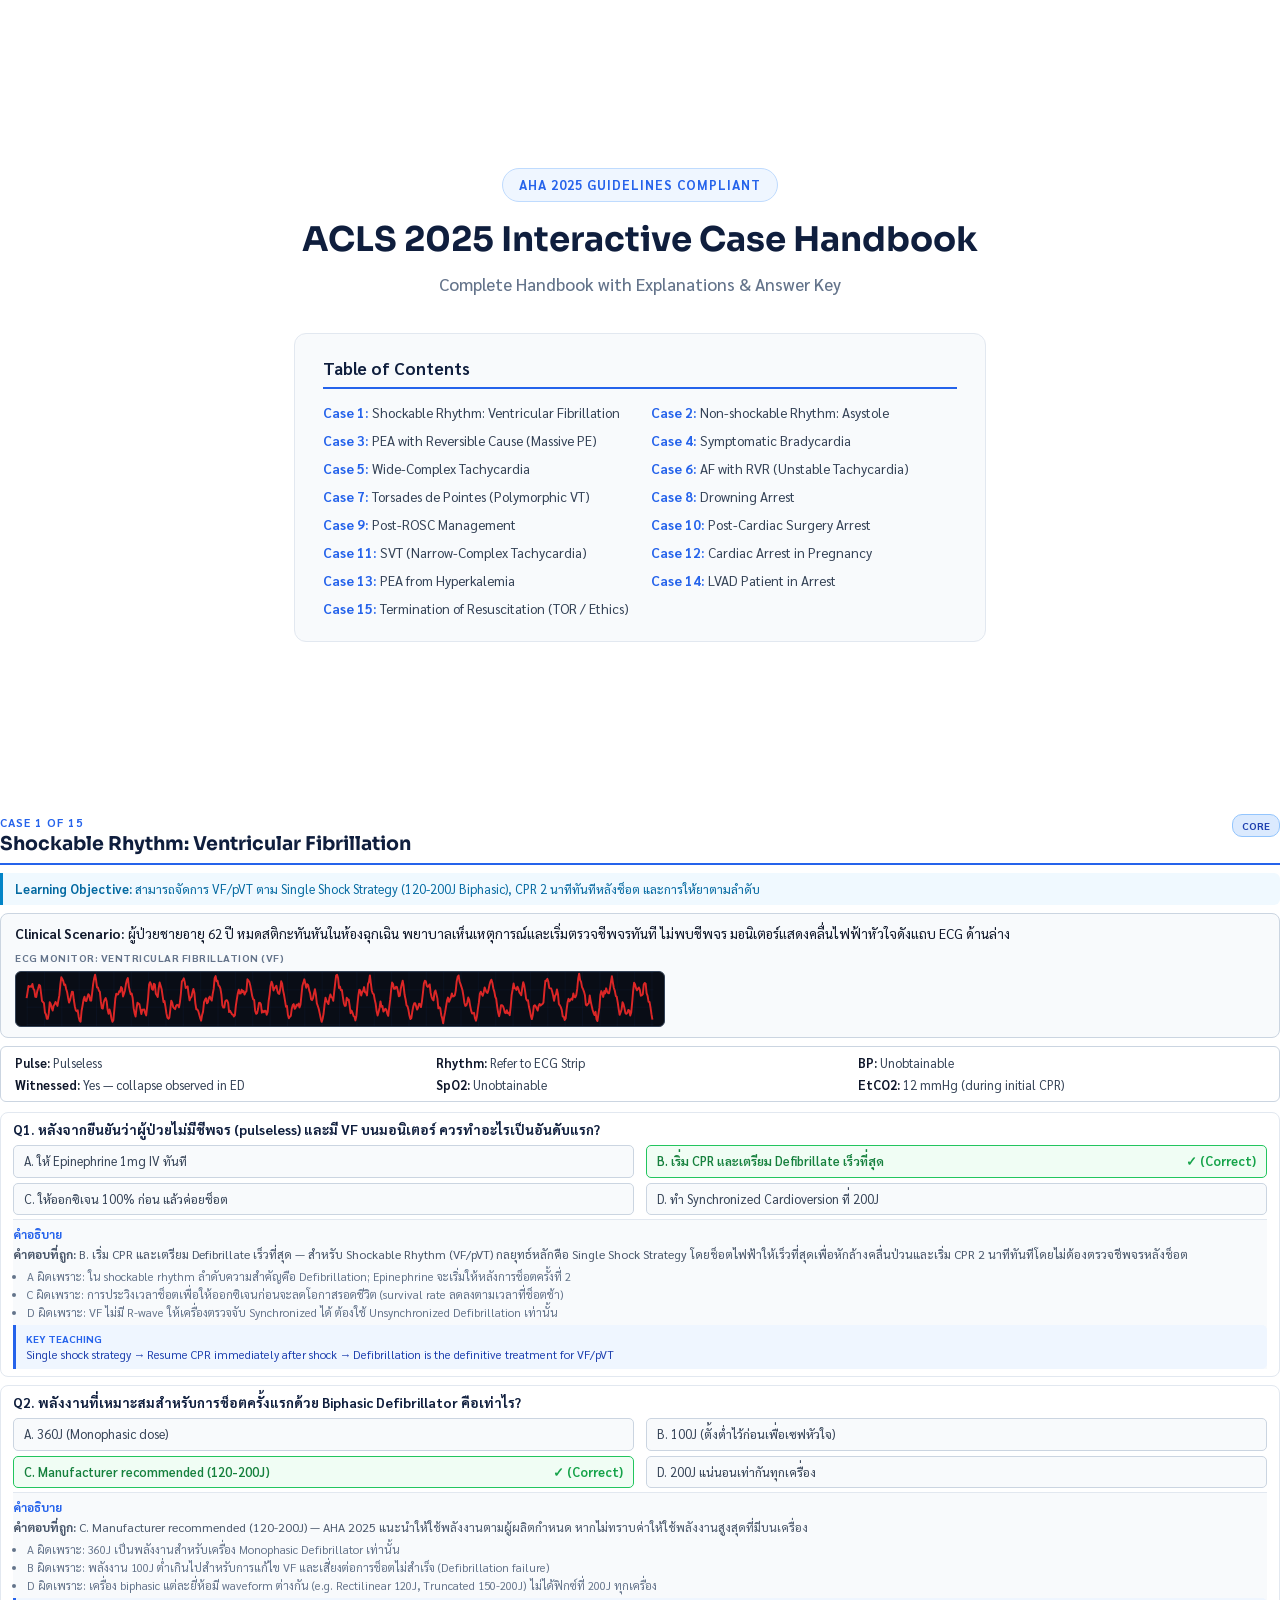
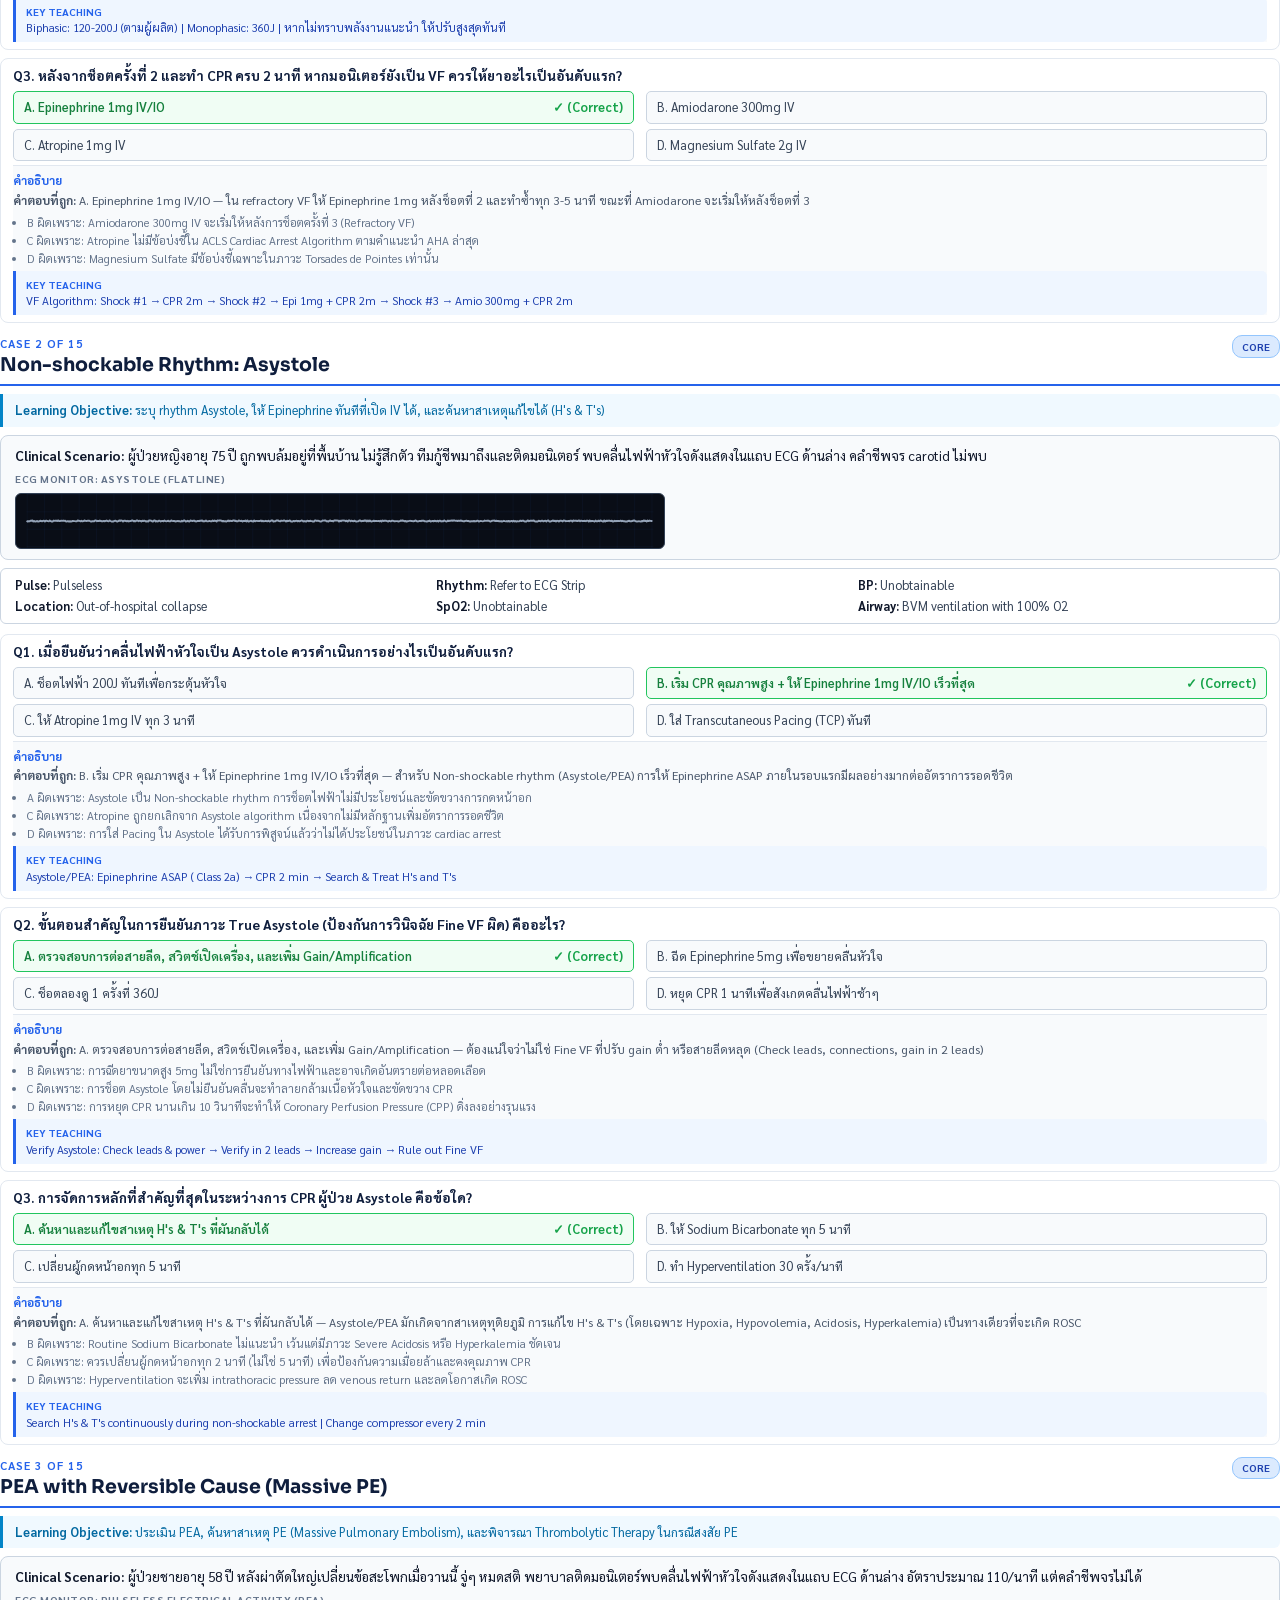
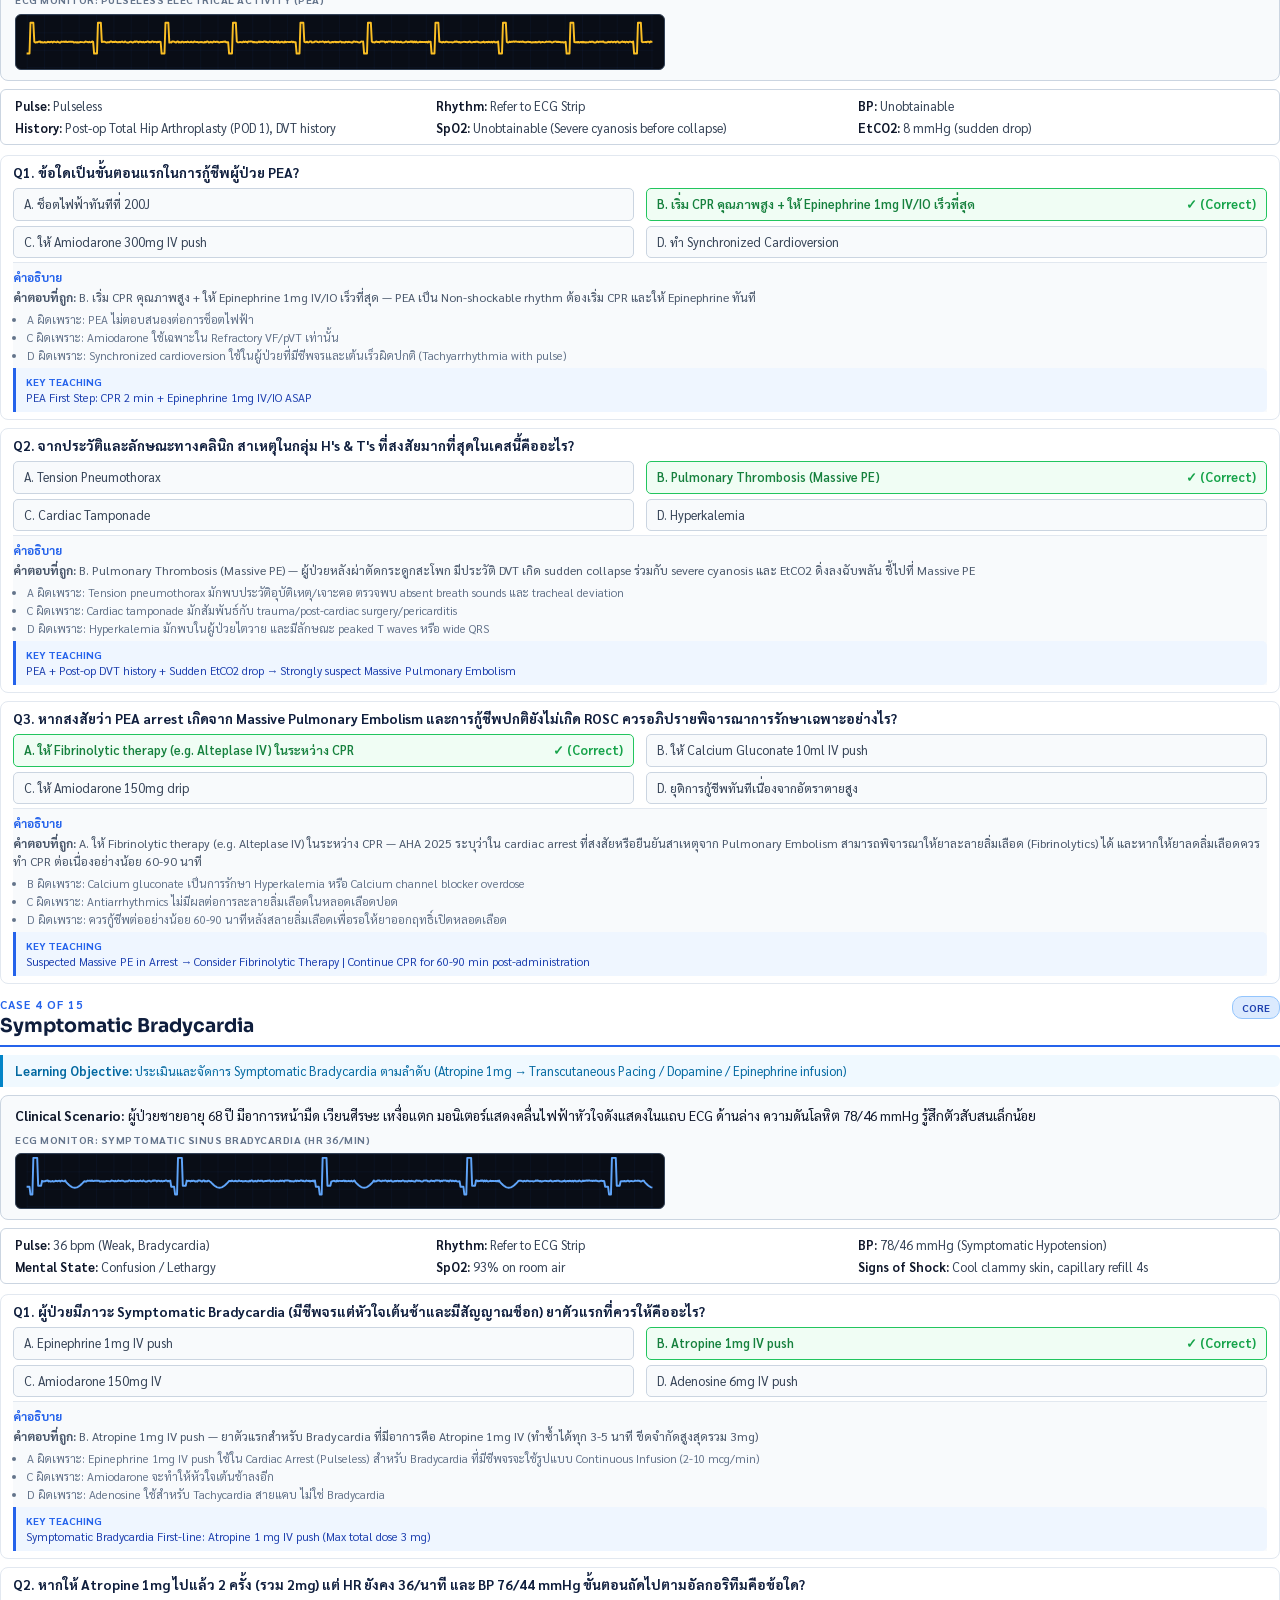
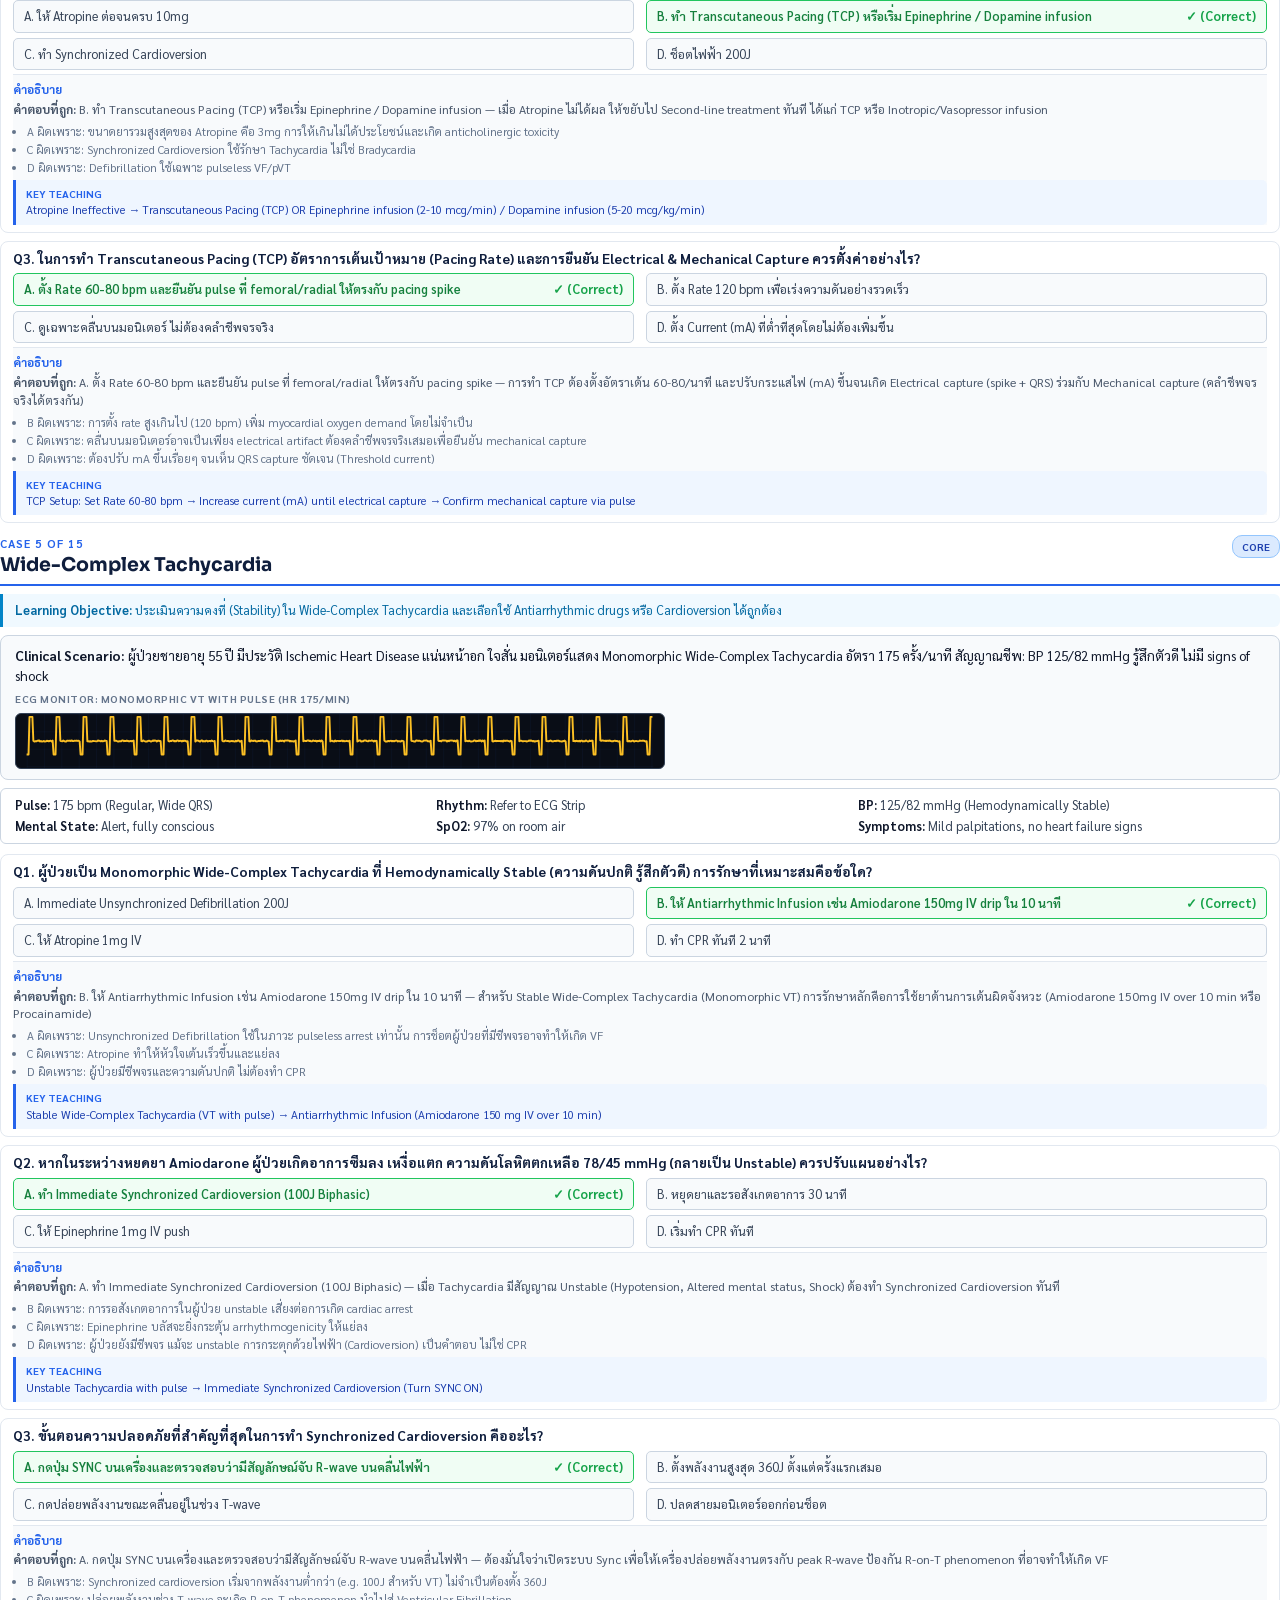
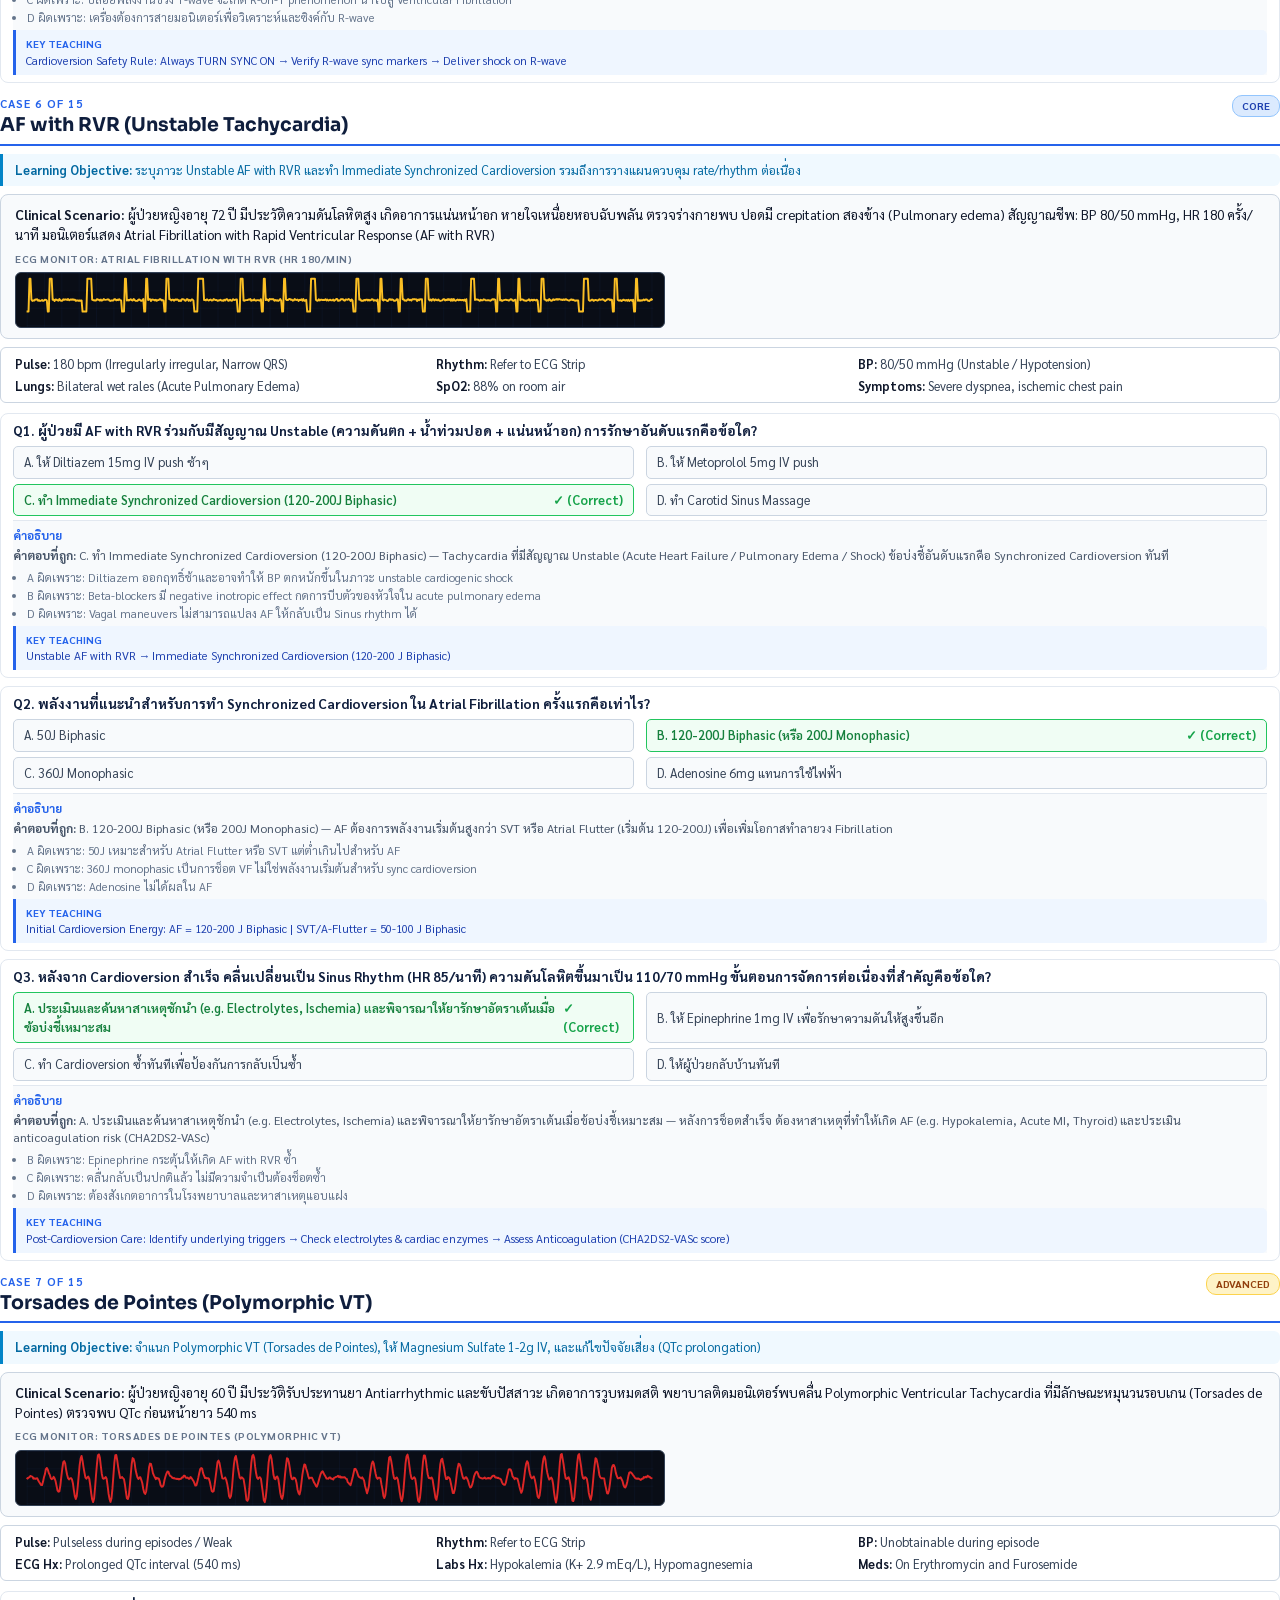
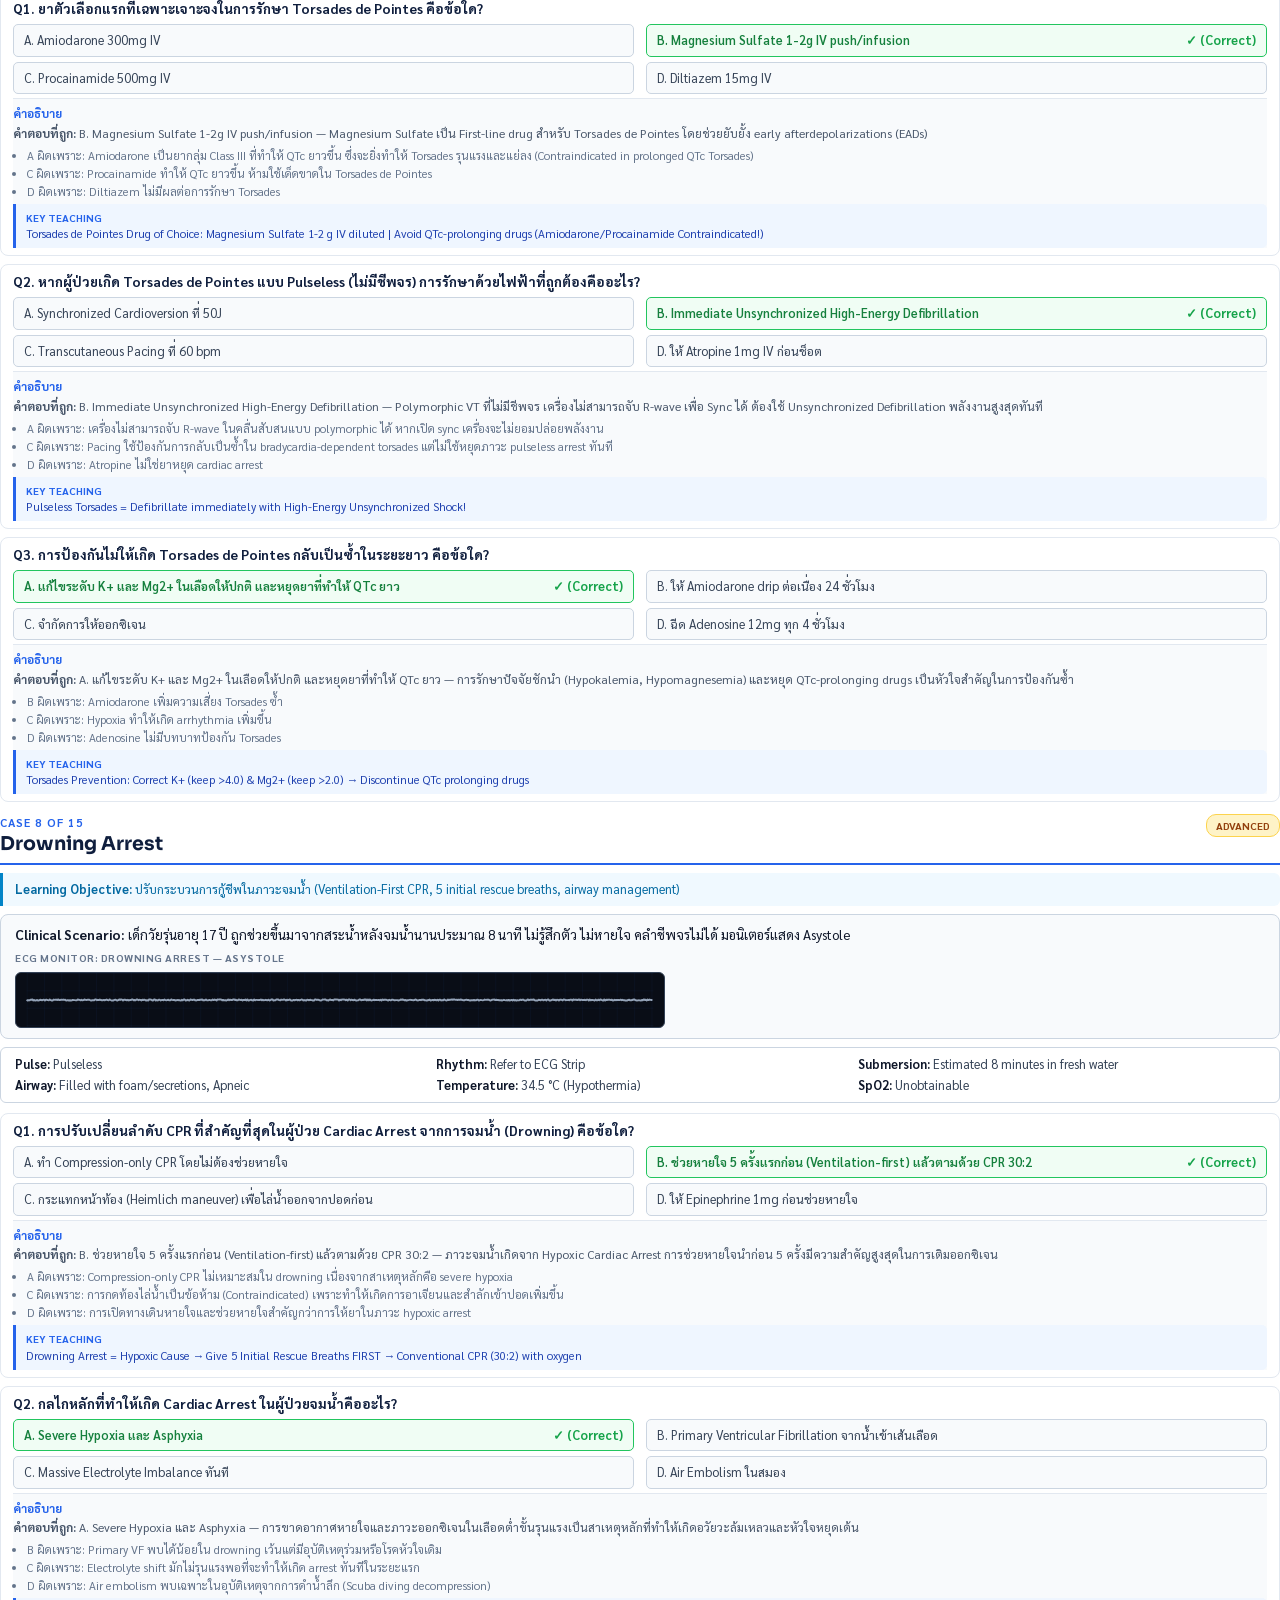
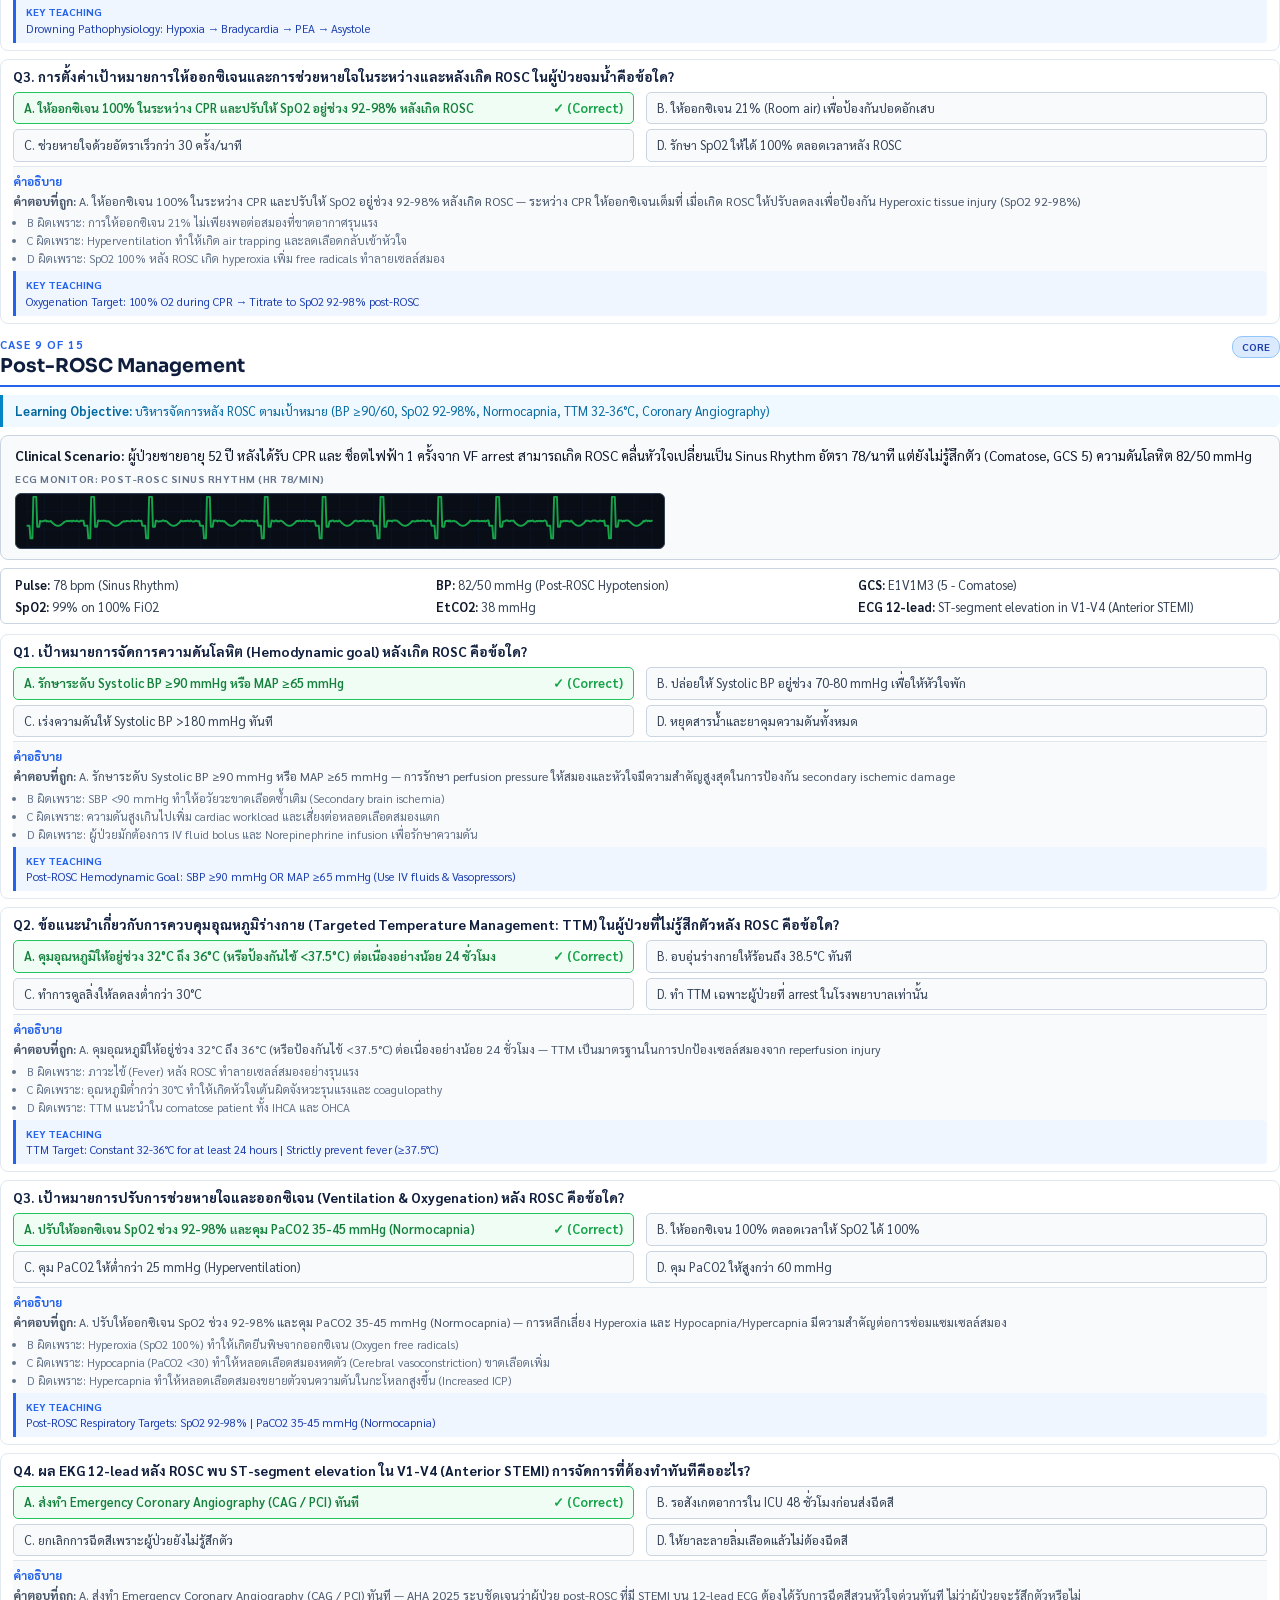
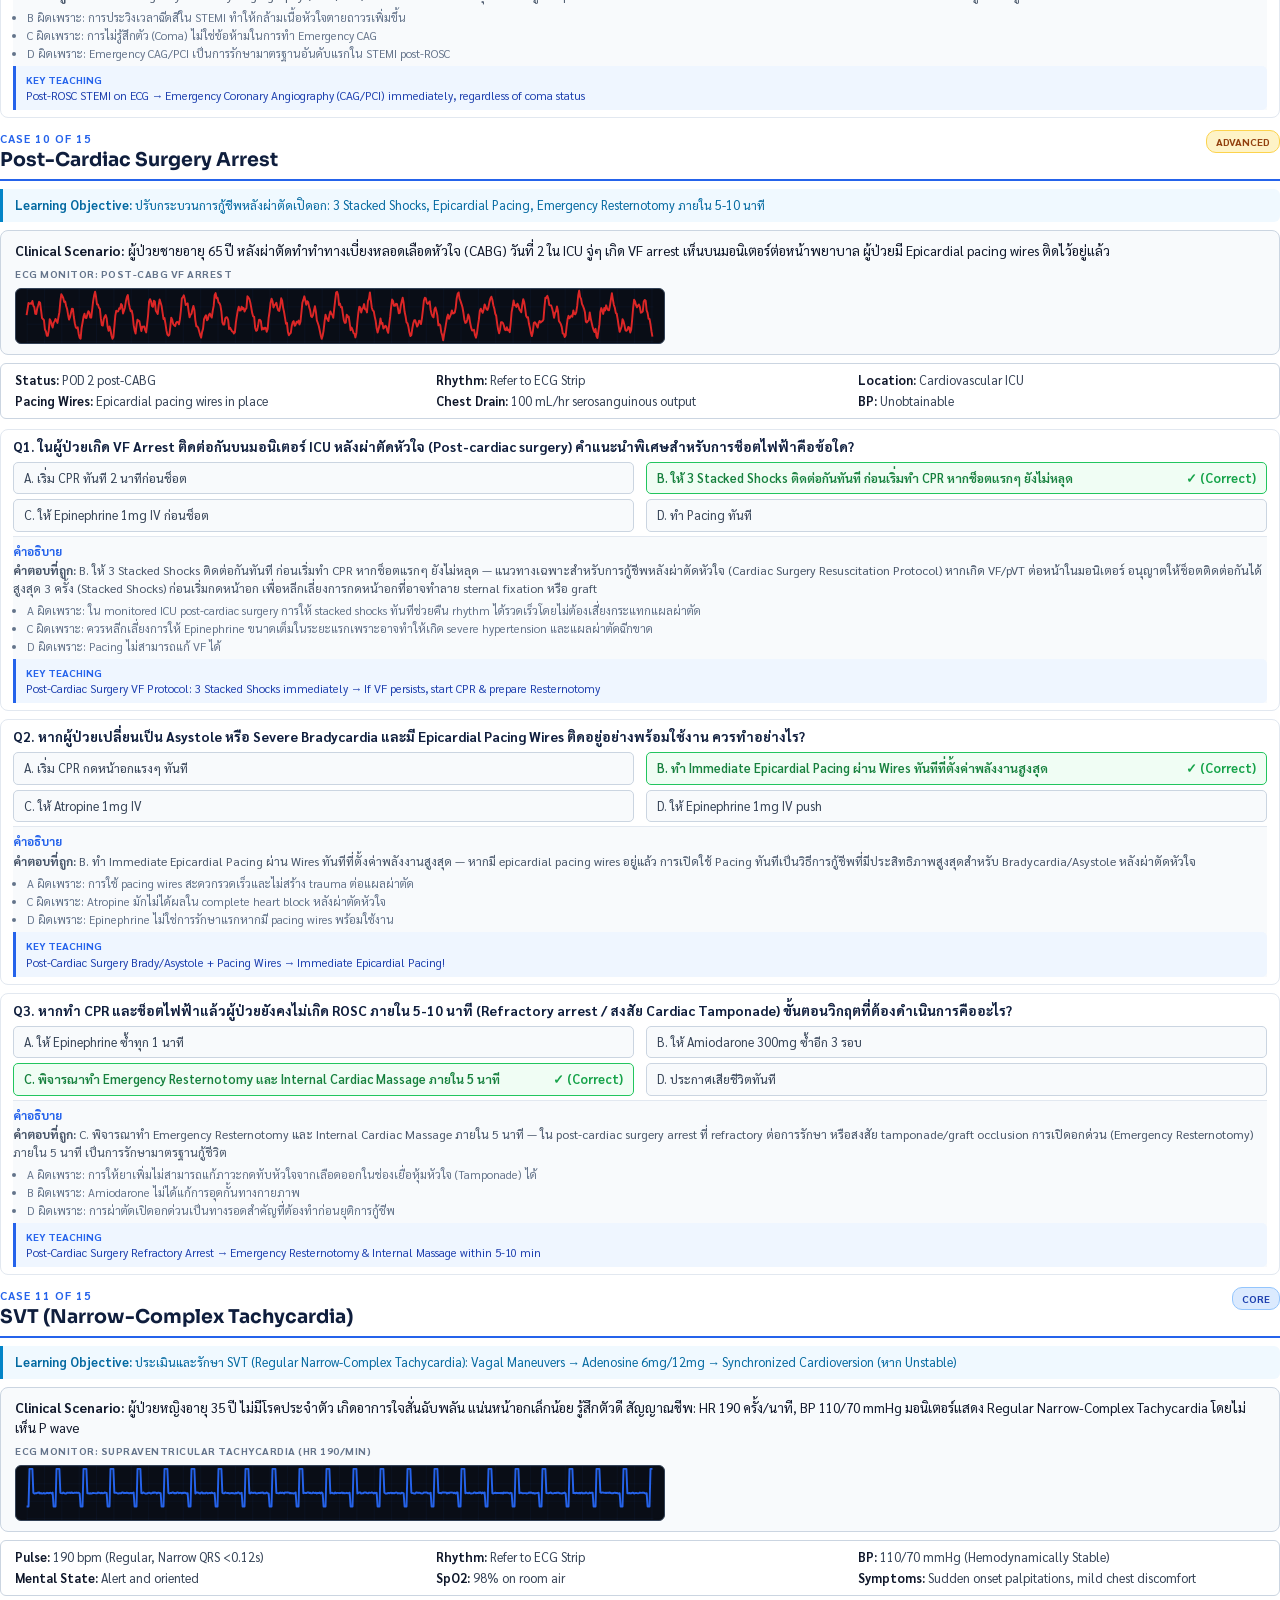
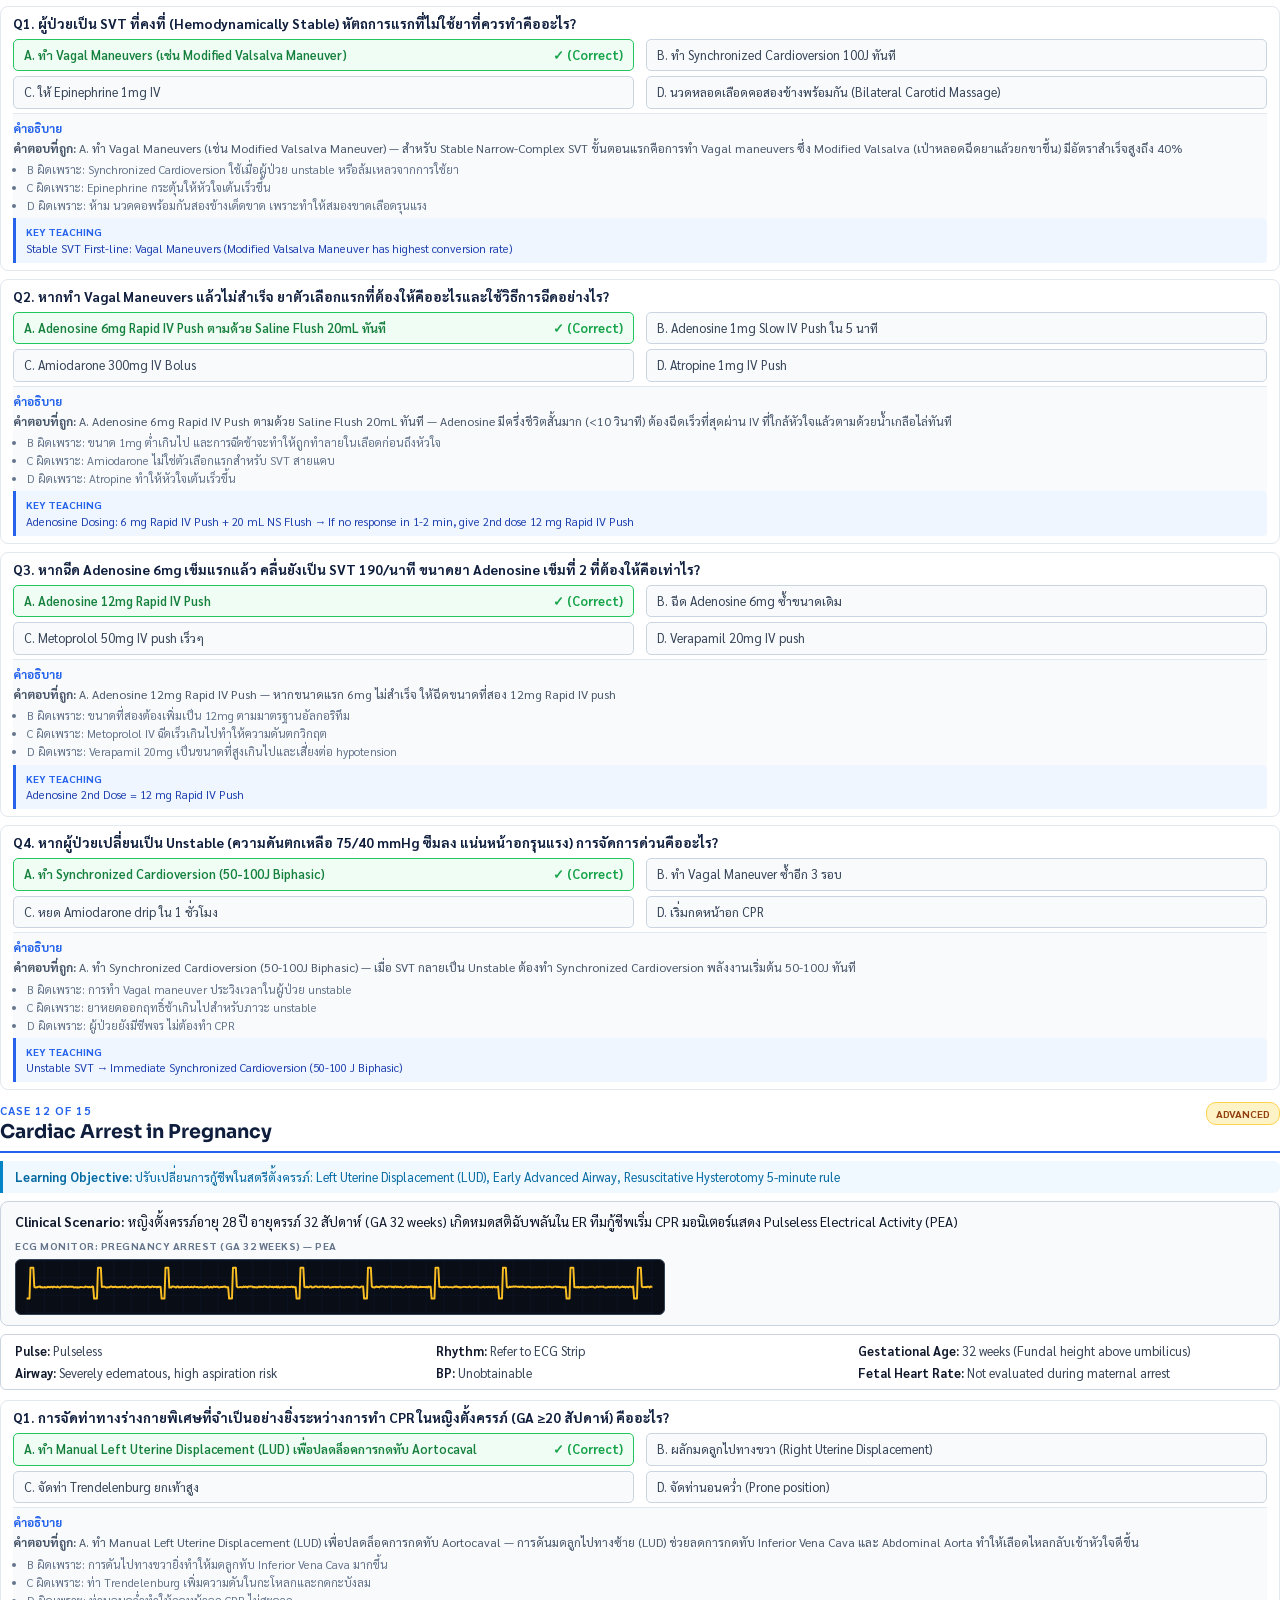
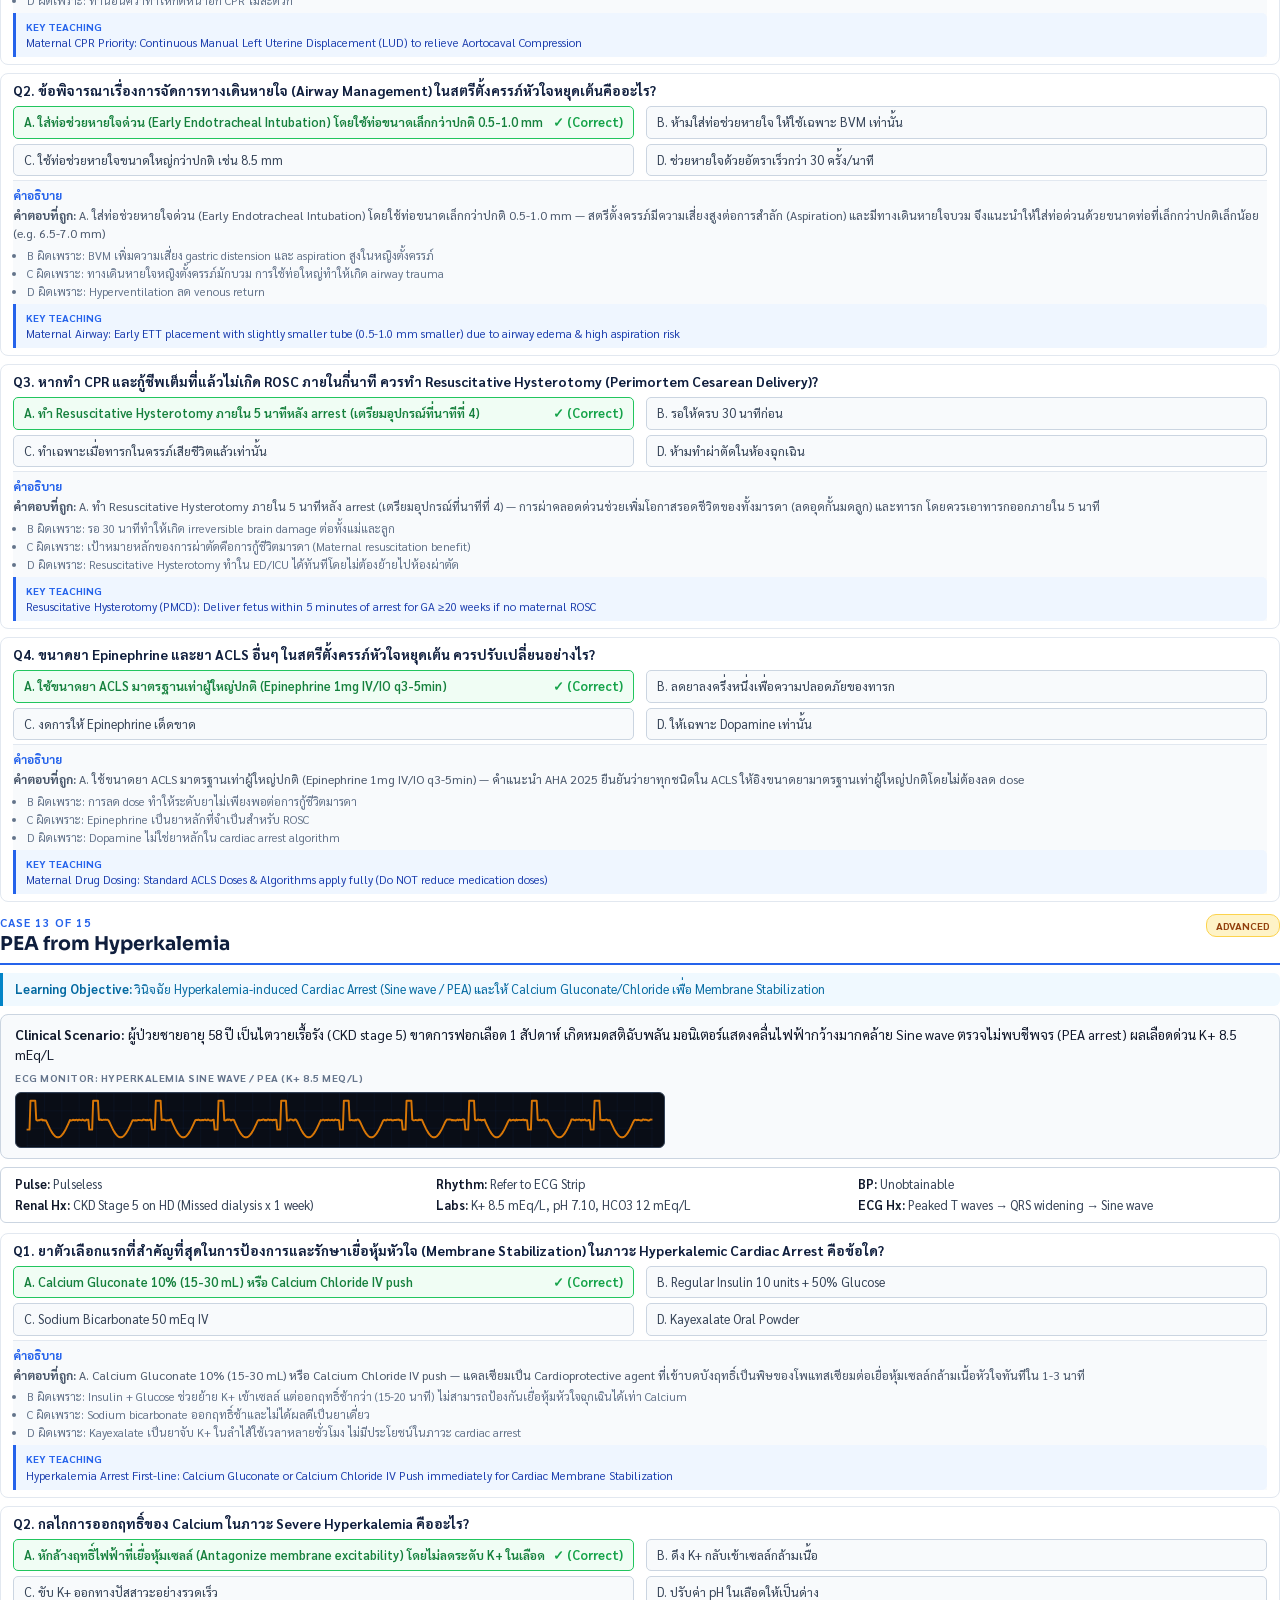
==== commit 2e6913df: "style(pdf): balance font sizes and padding to fill A4 page comfortably (16 pages total)" ====
--- a/cases/acls-2025-cases-answers.html
+++ b/cases/acls-2025-cases-answers.html
@@ -9,7 +9,7 @@
   <style>
     @page {
       size: A4;
-      margin: 10mm 12mm 10mm 12mm;
+      margin: 11mm 13mm 11mm 13mm;
       @bottom-right {
         content: counter(page);
       }
@@ -20,12 +20,12 @@
       font-family: 'Sarabun', 'Segoe UI', Tahoma, sans-serif;
       color: #1e293b;
       background: #ffffff;
-      line-height: 1.45;
-      font-size: 13px;
+      line-height: 1.48;
+      font-size: 13.5px;
     }
 
     .cover-page {
-      padding: 30px 20px;
+      padding: 35px 20px;
       text-align: center;
       page-break-after: always;
       display: flex;
@@ -39,45 +39,45 @@
       background: #eff6ff;
       color: #2563eb;
       border: 1px solid #bfdbfe;
-      padding: 5px 14px;
+      padding: 6px 16px;
       border-radius: 20px;
       font-weight: 700;
-      font-size: 12px;
+      font-size: 13px;
       letter-spacing: 1px;
-      margin-bottom: 16px;
+      margin-bottom: 18px;
     }
 
     .cover-title {
       font-family: 'Sora', 'Sarabun', sans-serif;
-      font-size: 32px;
+      font-size: 34px;
       font-weight: 700;
       color: #0f1e3d;
-      margin-bottom: 10px;
+      margin-bottom: 12px;
       line-height: 1.2;
     }
 
     .cover-subtitle {
-      font-size: 16px;
+      font-size: 17px;
       color: #64748b;
-      margin-bottom: 30px;
+      margin-bottom: 35px;
       font-weight: 500;
     }
 
     .toc-box {
       background: #f8fafc;
       border: 1px solid #e2e8f0;
-      border-radius: 10px;
-      padding: 20px 24px;
+      border-radius: 12px;
+      padding: 22px 28px;
       text-align: left;
       max-width: 750px;
       margin: 0 auto;
     }
 
     .toc-title {
-      font-size: 16px;
+      font-size: 17px;
       font-weight: 700;
       color: #0f1e3d;
-      margin-bottom: 12px;
+      margin-bottom: 14px;
       border-bottom: 2px solid #2563eb;
       padding-bottom: 6px;
     }
@@ -85,18 +85,18 @@
     .toc-grid {
       display: grid;
       grid-template-columns: 1fr 1fr;
-      gap: 8px 20px;
+      gap: 8px 22px;
     }
 
     .toc-item {
-      font-size: 13px;
+      font-size: 13.5px;
       color: #334155;
     }
     .toc-item strong {
       color: #2563eb;
     }
 
-    /* CASE SECTION (STRICT 1 PAGE PER CASE) */
+    /* CASE SECTION (COMFORTABLY BALANCED 1 PAGE PER CASE) */
     .case-card {
       page-break-after: always;
       page-break-inside: avoid;
@@ -118,14 +118,14 @@
 
     .case-num-title h2 {
       font-family: 'Sora', 'Sarabun', sans-serif;
-      font-size: 18px;
+      font-size: 19px;
       color: #0f1e3d;
       font-weight: 700;
-      line-height: 1.2;
+      line-height: 1.25;
     }
 
     .case-num-title .c-label {
-      font-size: 11px;
+      font-size: 11.5px;
       font-weight: 700;
       color: #2563eb;
       text-transform: uppercase;
@@ -135,9 +135,9 @@
 
     .tag {
       display: inline-block;
-      font-size: 10px;
+      font-size: 10.5px;
       font-weight: 700;
-      padding: 2px 8px;
+      padding: 2.5px 9px;
       border-radius: 10px;
       text-transform: uppercase;
     }
@@ -146,11 +146,11 @@
 
     .objective-box {
       background: #f0f9ff;
-      border-left: 3px solid #0284c7;
-      padding: 6px 10px;
+      border-left: 3.5px solid #0284c7;
+      padding: 7px 12px;
       border-radius: 0 6px 6px 0;
       margin-bottom: 8px;
-      font-size: 12px;
+      font-size: 12.5px;
       color: #0369a1;
     }
 
@@ -158,23 +158,23 @@
       background: #f8fafc;
       border: 1px solid #cbd5e1;
       border-radius: 8px;
-      padding: 8px 12px;
+      padding: 10px 14px;
       margin-bottom: 8px;
       font-size: 13.5px;
-      line-height: 1.45;
+      line-height: 1.5;
       color: #0f172a;
     }
 
     .ecg-container {
-      margin-top: 4px;
+      margin-top: 5px;
       position: relative;
     }
     .ecg-strip-header {
-      font-size: 10px;
+      font-size: 10.5px;
       font-weight: 700;
       color: #64748b;
       letter-spacing: 0.5px;
-      margin-bottom: 1px;
+      margin-bottom: 2px;
       text-transform: uppercase;
     }
 
@@ -182,7 +182,7 @@
       background: #fff;
       border: 1px solid #cbd5e1;
       border-radius: 6px;
-      padding: 6px 12px;
+      padding: 7px 14px;
       margin-bottom: 10px;
     }
     .vitals-box h4 {
@@ -192,10 +192,10 @@
       list-style: none;
       display: grid;
       grid-template-columns: repeat(3, 1fr);
-      gap: 2px 12px;
+      gap: 3px 14px;
     }
     .vitals-box li {
-      font-size: 12px;
+      font-size: 12.5px;
       color: #334155;
     }
     .vitals-box li strong { color: #0f172a; }
@@ -205,40 +205,40 @@
       background: #ffffff;
       border: 1px solid #e2e8f0;
       border-radius: 8px;
-      padding: 6px 10px;
-      margin-bottom: 6px;
+      padding: 7px 12px;
+      margin-bottom: 8px;
       page-break-inside: avoid;
     }
 
     .q-title {
-      font-size: 13px;
+      font-size: 13.5px;
       font-weight: 700;
       color: #0f1e3d;
-      margin-bottom: 4px;
+      margin-bottom: 5px;
     }
 
     .options-list {
       display: grid;
       grid-template-columns: 1fr 1fr;
-      gap: 4px 10px;
+      gap: 5px 12px;
       margin-bottom: 0;
     }
 
     .opt-item {
-      padding: 5px 8px;
+      padding: 6px 10px;
       border-radius: 5px;
       border: 1px solid #cbd5e1;
-      font-size: 12px;
+      font-size: 12.5px;
       color: #334155;
       background: #f8fafc;
       display: flex;
       align-items: center;
-      gap: 6px;
+      gap: 7px;
     }
 
     .opt-checkbox {
-      width: 12px;
-      height: 12px;
+      width: 13px;
+      height: 13px;
       border: 1.5px solid #94a3b8;
       border-radius: 3px;
       display: inline-block;
@@ -346,14 +346,14 @@
       
     <div class="ecg-container">
       <div class="ecg-strip-header">ECG Monitor: VENTRICULAR FIBRILLATION (VF)</div>
-      <svg width="650" height="44" viewBox="0 0 650 44" xmlns="http://www.w3.org/2000/svg" style="background: #090d16; border-radius: 5px; border: 1px solid #334155; margin-top: 4px; display: block;">
+      <svg width="650" height="56" viewBox="0 0 650 56" xmlns="http://www.w3.org/2000/svg" style="background: #090d16; border-radius: 6px; border: 1px solid #334155; margin-top: 6px; display: block;">
       <defs>
-        <pattern id="grid-vf" width="16" height="16" patternUnits="userSpaceOnUse">
-          <path d="M 16 0 L 0 0 0 16" fill="none" stroke="rgba(37,99,235,0.18)" stroke-width="0.5"/>
+        <pattern id="grid-vf" width="18" height="18" patternUnits="userSpaceOnUse">
+          <path d="M 18 0 L 0 0 0 18" fill="none" stroke="rgba(37,99,235,0.18)" stroke-width="0.5"/>
         </pattern>
       </defs>
       <rect width="100%" height="100%" fill="url(#grid-vf)" />
-      <path d="M 0,21.30 L 1,16.18 L 2,10.68 L 3,11.10 L 4,10.21 L 5,10.85 L 6,8.87 L 7,13.18 L 8,14.35 L 9,19.87 L 10,19.73 L 11,15.01 L 12,12.62 L 13,9.79 L 14,10.39 L 15,16.68 L 16,23.44 L 17,24.62 L 18,26.07 L 19,34.28 L 20,35.58 L 21,39.25 L 22,39.33 L 23,34.65 L 24,25.25 L 25,26.67 L 26,29.68 L 27,31.72 L 28,27.75 L 29,27.10 L 30,25.09 L 31,26.37 L 32,27.91 L 33,22.72 L 34,18.46 L 35,9.36 L 36,3.11 L 37,4.22 L 38,5.71 L 39,9.19 L 40,9.10 L 41,13.47 L 42,16.08 L 43,20.74 L 44,24.77 L 45,22.71 L 46,19.34 L 47,15.90 L 48,15.98 L 49,22.67 L 50,27.98 L 51,31.82 L 52,33.20 L 53,32.55 L 54,38.11 L 55,41.14 L 56,41.69 L 57,32.68 L 58,28.29 L 59,23.13 L 60,20.07 L 61,23.23 L 62,23.43 L 63,20.68 L 64,18.22 L 65,19.09 L 66,23.17 L 67,22.93 L 68,16.07 L 69,8.90 L 70,4.25 L 71,0.68 L 72,4.69 L 73,11.31 L 74,11.76 L 75,14.92 L 76,16.18 L 77,24.19 L 78,29.67 L 79,30.04 L 80,24.94 L 81,22.91 L 82,21.48 L 83,23.96 L 84,31.25 L 85,34.79 L 86,31.49 L 87,34.87 L 88,39.51 L 89,41.94 L 90,40.12 L 91,31.16 L 92,21.92 L 93,17.77 L 94,18.02 L 95,17.51 L 96,14.79 L 97,15.58 L 98,11.80 L 99,13.00 L 100,19.62 L 101,16.96 L 102,14.04 L 103,8.80 L 104,5.49 L 105,3.64 L 106,10.57 L 107,14.15 L 108,17.58 L 109,17.50 L 110,21.58 L 111,30.31 L 112,34.31 L 113,37.19 L 114,30.19 L 115,25.64 L 116,26.49 L 117,26.84 L 118,30.69 L 119,35.00 L 120,31.55 L 121,31.97 L 122,31.72 L 123,34.54 L 124,36.07 L 125,28.61 L 126,21.41 L 127,9.68 L 128,7.32 L 129,8.64 L 130,12.69 L 131,13.67 L 132,8.78 L 133,9.57 L 134,17.32 L 135,18.31 L 136,19.77 L 137,12.07 L 138,7.76 L 139,10.58 L 140,13.06 L 141,18.60 L 142,24.44 L 143,23.98 L 144,29.18 L 145,35.04 L 146,38.39 L 147,39.10 L 148,38.40 L 149,31.80 L 150,24.01 L 151,25.44 L 152,28.79 L 153,29.84 L 154,30.82 L 155,28.45 L 156,27.57 L 157,27.48 L 158,28.94 L 159,24.43 L 160,17.10 L 161,6.79 L 162,5.63 L 163,3.58 L 164,6.60 L 165,12.02 L 166,11.60 L 167,11.24 L 168,17.81 L 169,22.93 L 170,20.55 L 171,19.78 L 172,16.24 L 173,13.46 L 174,16.68 L 175,25.52 L 176,30.64 L 177,31.30 L 178,33.12 L 179,36.20 L 180,38.99 L 181,40.86 L 182,35.92 L 183,33.28 L 184,25.24 L 185,22.95 L 186,21.21 L 187,25.39 L 188,24.68 L 189,21.11 L 190,20.26 L 191,22.10 L 192,23.10 L 193,17.09 L 194,12.95 L 195,3.80 L 196,2.01 L 197,6.14 L 198,5.50 L 199,9.60 L 200,10.71 L 201,13.27 L 202,18.34 L 203,27.50 L 204,29.20 L 205,29.30 L 206,24.32 L 207,23.48 L 208,23.55 L 209,25.24 L 210,33.12 L 211,32.29 L 212,34.36 L 213,36.01 L 214,36.13 L 215,37.25 L 216,36.22 L 217,27.87 L 218,22.64 L 219,17.40 L 220,13.74 L 221,16.85 L 222,16.71 L 223,13.82 L 224,16.29 L 225,15.12 L 226,17.81 L 227,15.73 L 228,14.80 L 229,4.74 L 230,5.84 L 231,7.02 L 232,9.98 L 233,14.36 L 234,19.50 L 235,22.67 L 236,23.25 L 237,32.38 L 238,34.82 L 239,34.29 L 240,30.99 L 241,25.94 L 242,25.66 L 243,26.61 L 244,33.69 L 245,32.25 L 246,33.83 L 247,32.80 L 248,32.86 L 249,35.78 L 250,33.05 L 251,23.66 L 252,18.34 L 253,10.60 L 254,6.82 L 255,8.42 L 256,13.97 L 257,12.56 L 258,11.92 L 259,10.63 L 260,14.59 L 261,16.63 L 262,17.13 L 263,13.42 L 264,6.74 L 265,8.70 L 266,14.37 L 267,18.15 L 268,23.48 L 269,29.13 L 270,28.63 L 271,36.43 L 272,38.86 L 273,37.46 L 274,36.79 L 275,30.93 L 276,27.89 L 277,26.58 L 278,30.35 L 279,29.32 L 280,27.17 L 281,28.21 L 282,26.42 L 283,29.34 L 284,26.64 L 285,18.52 L 286,10.40 L 287,7.84 L 288,4.71 L 289,7.68 L 290,11.58 L 291,8.67 L 292,9.94 L 293,14.48 L 294,16.89 L 295,21.86 L 296,22.62 L 297,21.17 L 298,17.33 L 299,13.62 L 300,18.05 L 301,25.56 L 302,27.96 L 303,31.07 L 304,35.40 L 305,39.33 L 306,42.09 L 307,39.18 L 308,34.72 L 309,26.99 L 310,21.38 L 311,23.64 L 312,24.79 L 313,26.04 L 314,20.98 L 315,18.35 L 316,20.54 L 317,20.89 L 318,23.18 L 319,15.19 L 320,8.29 L 321,1.54 L 322,0.77 L 323,3.28 L 324,11.68 L 325,10.80 L 326,14.49 L 327,14.55 L 328,20.54 L 329,25.56 L 330,27.65 L 331,27.79 L 332,21.16 L 333,23.30 L 334,22.49 L 335,27.53 L 336,34.21 L 337,32.29 L 338,34.63 L 339,37.48 L 340,37.73 L 341,40.59 L 342,36.69 L 343,27.61 L 344,19.73 L 345,14.08 L 346,14.16 L 347,18.48 L 348,15.66 L 349,15.00 L 350,11.90 L 351,16.20 L 352,15.95 L 353,18.35 L 354,8.67 L 355,7.04 L 356,1.45 L 357,8.11 L 358,14.19 L 359,16.74 L 360,17.81 L 361,22.93 L 362,26.62 L 363,32.84 L 364,36.30 L 365,33.33 L 366,30.15 L 367,24.62 L 368,29.00 L 369,27.95 L 370,32.71 L 371,32.07 L 372,31.06 L 373,31.76 L 374,34.98 L 375,36.58 L 376,29.31 L 377,22.77 L 378,14.68 L 379,7.80 L 380,8.63 L 381,12.41 L 382,12.68 L 383,11.28 L 384,11.62 L 385,15.02 L 386,19.41 L 387,18.71 L 388,12.79 L 389,9.33 L 390,6.27 L 391,10.61 L 392,17.95 L 393,21.83 L 394,27.58 L 395,28.71 L 396,32.21 L 397,36.75 L 398,39.48 L 399,38.66 L 400,33.16 L 401,28.94 L 402,25.99 L 403,25.66 L 404,28.23 L 405,31.13 L 406,29.68 L 407,26.55 L 408,26.86 L 409,28.91 L 410,23.44 L 411,16.52 L 412,8.70 L 413,6.11 L 414,6.33 L 415,9.92 L 416,10.86 L 417,10.26 L 418,9.47 L 419,16.90 L 420,20.16 L 421,22.03 L 422,22.87 L 423,16.32 L 424,14.81 L 425,17.97 L 426,21.27 L 427,29.84 L 428,29.13 L 429,30.70 L 430,36.73 L 431,39.26 L 432,43.32 L 433,37.72 L 434,33.67 L 435,28.80 L 436,23.77 L 437,20.79 L 438,24.16 L 439,22.19 L 440,20.74 L 441,17.49 L 442,20.01 L 443,19.57 L 444,18.61 L 445,14.52 L 446,6.59 L 447,2.76 L 448,1.26 L 449,6.37 L 450,8.43 L 451,11.33 L 452,14.54 L 453,19.51 L 454,25.30 L 455,27.83 L 456,27.42 L 457,25.10 L 458,21.07 L 459,23.05 L 460,28.10 L 461,31.86 L 462,34.54 L 463,34.88 L 464,34.73 L 465,39.29 L 466,41.03 L 467,37.16 L 468,30.69 L 469,25.49 L 470,17.81 L 471,15.63 L 472,17.35 L 473,18.73 L 474,16.10 L 475,12.12 L 476,14.40 L 477,16.22 L 478,16.27 L 479,13.58 L 480,9.53 L 481,6.77 L 482,5.11 L 483,7.40 L 484,12.10 L 485,15.11 L 486,20.20 L 487,22.26 L 488,28.95 L 489,33.83 L 490,36.97 L 491,33.61 L 492,27.78 L 493,27.83 L 494,28.39 L 495,30.37 L 496,33.74 L 497,34.53 L 498,32.33 L 499,34.99 L 500,34.09 L 501,35.91 L 502,28.19 L 503,18.61 L 504,14.14 L 505,8.50 L 506,12.13 L 507,11.92 L 508,13.70 L 509,11.27 L 510,13.27 L 511,16.15 L 512,16.95 L 513,18.20 L 514,12.07 L 515,7.41 L 516,9.98 L 517,15.08 L 518,21.30 L 519,23.09 L 520,23.36 L 521,29.58 L 522,32.89 L 523,37.22 L 524,39.48 L 525,35.59 L 526,28.56 L 527,27.96 L 528,28.61 L 529,30.24 L 530,31.80 L 531,28.06 L 532,26.74 L 533,28.18 L 534,26.93 L 535,26.24 L 536,24.63 L 537,14.35 L 538,6.16 L 539,6.19 L 540,4.03 L 541,6.10 L 542,11.83 L 543,12.67 L 544,13.05 L 545,15.54 L 546,18.83 L 547,23.23 L 548,19.02 L 549,18.20 L 550,13.94 L 551,17.63 L 552,26.01 L 553,27.30 L 554,29.22 L 555,32.26 L 556,37.97 L 557,37.75 L 558,40.31 L 559,39.06 L 560,31.56 L 561,25.36 L 562,22.12 L 563,23.83 L 564,22.38 L 565,21.50 L 566,22.81 L 567,17.57 L 568,20.33 L 569,20.20 L 570,18.12 L 571,12.92 L 572,4.39 L 573,-0.07 L 574,5.08 L 575,6.49 L 576,11.11 L 577,13.16 L 578,15.76 L 579,18.98 L 580,27.03 L 581,27.38 L 582,26.18 L 583,25.86 L 584,19.36 L 585,24.26 L 586,27.89 L 587,31.42 L 588,34.32 L 589,36.50 L 590,33.89 L 591,40.03 L 592,41.16 L 593,34.96 L 594,29.69 L 595,18.95 L 596,15.36 L 597,17.21 L 598,19.70 L 599,14.66 L 600,17.11 L 601,12.98 L 602,15.62 L 603,16.54 L 604,16.52 L 605,12.30 L 606,7.04 L 607,2.27 L 608,7.51 L 609,11.89 L 610,14.31 L 611,19.17 L 612,20.39 L 613,25.39 L 614,31.01 L 615,35.69 L 616,33.63 L 617,31.38 L 618,25.32 L 619,26.93 L 620,30.06 L 621,34.13 L 622,34.87 L 623,34.42 L 624,32.11 L 625,32.43 L 626,36.35 L 627,33.50 L 628,24.92 L 629,15.01 L 630,7.98 L 631,9.20 L 632,12.00 L 633,13.83 L 634,12.64 L 635,12.11 L 636,14.43 L 637,18.96 L 638,18.35 L 639,17.57 L 640,9.29 L 641,8.13 L 642,8.77 L 643,16.85 L 644,18.79 L 645,24.32 L 646,24.83 L 647,29.89 L 648,35.62 L 649,40.00" fill="none" stroke="#dc2626" stroke-width="1.8" stroke-linejoin="round" />
+      <path d="M 0,27.16 L 1,20.84 L 2,14.43 L 3,15.41 L 4,14.69 L 5,15.31 L 6,12.46 L 7,17.28 L 8,18.80 L 9,25.82 L 10,25.90 L 11,20.07 L 12,16.84 L 13,13.31 L 14,14.28 L 15,22.14 L 16,30.20 L 17,31.12 L 18,32.29 L 19,41.96 L 20,43.80 L 21,48.55 L 22,48.64 L 23,42.73 L 24,31.24 L 25,33.13 L 26,37.18 L 27,39.90 L 28,34.94 L 29,33.70 L 30,31.05 L 31,32.84 L 32,35.19 L 33,29.25 L 34,24.03 L 35,12.89 L 36,5.43 L 37,7.16 L 38,9.34 L 39,13.48 L 40,12.91 L 41,17.67 L 42,20.74 L 43,26.66 L 44,31.78 L 45,29.22 L 46,24.79 L 47,20.42 L 48,20.66 L 49,29.05 L 50,35.50 L 51,39.72 L 52,40.80 L 53,39.74 L 54,46.63 L 55,50.68 L 56,51.50 L 57,40.48 L 58,34.99 L 59,28.90 L 60,25.68 L 61,29.87 L 62,30.06 L 63,26.33 L 64,23.06 L 65,24.22 L 66,29.58 L 67,29.66 L 68,21.39 L 69,12.52 L 70,6.84 L 71,2.84 L 72,8.05 L 73,16.05 L 74,16.16 L 75,19.39 L 76,20.67 L 77,30.50 L 78,37.40 L 79,37.86 L 80,31.40 L 81,28.65 L 82,26.98 L 83,30.31 L 84,39.29 L 85,43.31 L 86,38.82 L 87,42.52 L 88,48.21 L 89,51.59 L 90,49.70 L 91,38.87 L 92,27.55 L 93,22.59 L 94,23.30 L 95,23.15 L 96,19.97 L 97,20.56 L 98,15.60 L 99,17.01 L 100,25.33 L 101,22.54 L 102,19.08 L 103,12.49 L 104,8.30 L 105,6.22 L 106,14.90 L 107,19.35 L 108,23.13 L 109,22.43 L 110,26.94 L 111,37.53 L 112,42.67 L 113,46.26 L 114,37.62 L 115,31.81 L 116,32.80 L 117,33.57 L 118,38.54 L 119,43.65 L 120,39.08 L 121,39.17 L 122,38.91 L 123,42.73 L 124,44.98 L 125,36.07 L 126,27.21 L 127,13.05 L 128,10.54 L 129,12.61 L 130,17.67 L 131,18.56 L 132,12.19 L 133,12.94 L 134,22.49 L 135,24.07 L 136,25.94 L 137,16.42 L 138,10.92 L 139,14.31 L 140,17.61 L 141,24.48 L 142,31.27 L 143,30.14 L 144,35.90 L 145,42.93 L 146,47.30 L 147,48.41 L 148,47.45 L 149,39.21 L 150,29.76 L 151,31.80 L 152,36.25 L 153,37.63 L 154,38.48 L 155,35.19 L 156,34.06 L 157,34.34 L 158,36.57 L 159,31.31 L 160,22.32 L 161,9.77 L 162,8.56 L 163,6.56 L 164,10.46 L 165,16.75 L 166,15.73 L 167,14.92 L 168,22.89 L 169,29.40 L 170,26.73 L 171,25.59 L 172,20.96 L 173,17.50 L 174,21.63 L 175,32.53 L 176,38.61 L 177,38.90 L 178,40.56 L 179,44.15 L 180,47.82 L 181,50.44 L 182,44.54 L 183,41.11 L 184,31.31 L 185,28.81 L 186,27.21 L 187,32.49 L 188,31.43 L 189,26.71 L 190,25.49 L 191,27.97 L 192,29.65 L 193,22.68 L 194,17.56 L 195,6.32 L 196,4.21 L 197,9.54 L 198,9.10 L 199,13.90 L 200,14.71 L 201,17.28 L 202,23.30 L 203,34.59 L 204,36.89 L 205,36.88 L 206,30.53 L 207,29.30 L 208,29.57 L 209,31.96 L 210,41.51 L 211,40.14 L 212,42.10 L 213,43.87 L 214,44.30 L 215,46.09 L 216,45.04 L 217,34.85 L 218,28.37 L 219,22.25 L 220,18.34 L 221,22.44 L 222,22.19 L 223,18.28 L 224,20.93 L 225,19.64 L 226,23.31 L 227,21.13 L 228,19.91 L 229,7.52 L 230,8.72 L 231,10.39 L 232,14.29 L 233,19.54 L 234,25.23 L 235,28.46 L 236,28.94 L 237,40.13 L 238,43.38 L 239,42.73 L 240,38.44 L 241,32.11 L 242,31.90 L 243,33.44 L 244,42.18 L 245,40.24 L 246,41.65 L 247,40.12 L 248,40.40 L 249,44.39 L 250,41.42 L 251,30.07 L 252,23.46 L 253,14.23 L 254,10.11 L 255,12.46 L 256,19.15 L 257,17.05 L 258,15.84 L 259,14.24 L 260,19.35 L 261,22.14 L 262,22.70 L 263,17.91 L 264,9.65 L 265,12.14 L 266,19.29 L 267,23.93 L 268,29.95 L 269,36.12 L 270,35.19 L 271,44.69 L 272,47.98 L 273,46.44 L 274,45.41 L 275,38.09 L 276,34.48 L 277,33.31 L 278,38.21 L 279,36.93 L 280,33.94 L 281,34.82 L 282,32.77 L 283,36.74 L 284,33.91 L 285,24.18 L 286,14.20 L 287,11.04 L 288,7.60 L 289,11.62 L 290,16.42 L 291,12.57 L 292,13.56 L 293,18.78 L 294,21.91 L 295,28.23 L 296,29.19 L 297,27.13 L 298,22.19 L 299,17.74 L 300,23.39 L 301,32.62 L 302,35.25 L 303,38.42 L 304,43.20 L 305,47.97 L 306,51.69 L 307,48.47 L 308,43.02 L 309,33.47 L 310,26.72 L 311,29.80 L 312,31.64 L 313,33.26 L 314,26.85 L 315,23.28 L 316,25.87 L 317,26.68 L 318,29.88 L 319,20.39 L 320,11.87 L 321,3.57 L 322,2.82 L 323,6.24 L 324,16.53 L 325,15.19 L 326,19.05 L 327,18.74 L 328,26.02 L 329,32.38 L 330,35.04 L 331,34.95 L 332,26.62 L 333,29.10 L 334,28.43 L 335,34.79 L 336,42.74 L 337,39.96 L 338,42.30 L 339,45.69 L 340,46.38 L 341,50.20 L 342,45.58 L 343,34.44 L 344,24.89 L 345,18.40 L 346,19.00 L 347,24.43 L 348,20.81 L 349,19.56 L 350,15.64 L 351,21.07 L 352,21.23 L 353,24.28 L 354,12.45 L 355,10.20 L 356,3.50 L 357,11.83 L 358,19.40 L 359,22.28 L 360,23.00 L 361,28.64 L 362,33.01 L 363,40.81 L 364,45.19 L 365,41.50 L 366,37.32 L 367,30.52 L 368,36.02 L 369,35.16 L 370,40.98 L 371,39.86 L 372,38.17 L 373,38.89 L 374,43.09 L 375,45.49 L 376,36.95 L 377,28.92 L 378,19.04 L 379,10.97 L 380,12.45 L 381,17.32 L 382,17.50 L 383,15.35 L 384,15.41 L 385,19.60 L 386,25.27 L 387,24.67 L 388,17.40 L 389,12.89 L 390,9.09 L 391,14.54 L 392,23.67 L 393,28.27 L 394,34.67 L 395,35.45 L 396,39.48 L 397,45.21 L 398,48.82 L 399,47.85 L 400,40.94 L 401,35.66 L 402,32.32 L 403,32.36 L 404,35.72 L 405,38.99 L 406,36.79 L 407,32.80 L 408,33.43 L 409,36.39 L 410,30.12 L 411,21.70 L 412,12.09 L 413,9.04 L 414,9.71 L 415,14.40 L 416,15.49 L 417,14.29 L 418,12.87 L 419,21.72 L 420,25.96 L 421,28.49 L 422,29.41 L 423,21.18 L 424,19.12 L 425,23.06 L 426,27.36 L 427,37.73 L 428,36.49 L 429,37.80 L 430,44.76 L 431,48.01 L 432,53.29 L 433,46.73 L 434,41.67 L 435,35.60 L 436,29.67 L 437,26.55 L 438,30.98 L 439,28.57 L 440,26.41 L 441,22.18 L 442,25.32 L 443,25.27 L 444,24.47 L 445,19.53 L 446,9.74 L 447,5.05 L 448,3.54 L 449,10.07 L 450,12.59 L 451,15.64 L 452,18.94 L 453,24.66 L 454,31.83 L 455,35.19 L 456,34.72 L 457,31.59 L 458,26.44 L 459,28.87 L 460,35.29 L 461,40.02 L 462,43.00 L 463,42.88 L 464,42.35 L 465,47.96 L 466,50.49 L 467,46.15 L 468,38.31 L 469,31.83 L 470,22.64 L 471,20.43 L 472,22.96 L 473,24.70 L 474,21.19 L 475,15.99 L 476,18.69 L 477,21.25 L 478,21.72 L 479,18.52 L 480,13.36 L 481,9.83 L 482,7.99 L 483,11.11 L 484,16.89 L 485,20.16 L 486,25.66 L 487,27.76 L 488,35.90 L 489,42.10 L 490,46.00 L 491,41.72 L 492,34.38 L 493,34.42 L 494,35.43 L 495,38.15 L 496,42.15 L 497,42.65 L 498,39.60 L 499,42.84 L 500,42.19 L 501,44.79 L 502,35.57 L 503,23.84 L 504,18.41 L 505,11.96 L 506,16.80 L 507,16.75 L 508,18.59 L 509,15.18 L 510,17.38 L 511,21.08 L 512,22.44 L 513,24.05 L 514,16.41 L 515,10.50 L 516,13.59 L 517,20.03 L 518,27.72 L 519,29.65 L 520,29.39 L 521,36.38 L 522,40.36 L 523,45.90 L 524,48.87 L 525,44.07 L 526,35.32 L 527,34.51 L 528,35.59 L 529,38.00 L 530,39.98 L 531,35.16 L 532,33.14 L 533,34.79 L 534,33.69 L 535,33.33 L 536,31.55 L 537,19.01 L 538,9.01 L 539,9.25 L 540,7.11 L 541,9.85 L 542,16.53 L 543,17.00 L 544,17.09 L 545,20.17 L 546,24.49 L 547,29.95 L 548,24.68 L 549,23.31 L 550,18.08 L 551,22.77 L 552,33.13 L 553,34.59 L 554,36.40 L 555,39.52 L 556,46.27 L 557,46.34 L 558,49.78 L 559,48.30 L 560,39.04 L 561,31.45 L 562,27.81 L 563,30.36 L 564,28.89 L 565,27.62 L 566,28.74 L 567,22.26 L 568,25.85 L 569,26.17 L 570,23.93 L 571,17.52 L 572,7.02 L 573,1.72 L 574,8.26 L 575,10.29 L 576,15.71 L 577,17.64 L 578,20.26 L 579,24.06 L 580,34.03 L 581,34.70 L 582,33.14 L 583,32.37 L 584,24.36 L 585,30.42 L 586,35.15 L 587,39.47 L 588,42.58 L 589,44.66 L 590,41.33 L 591,48.99 L 592,50.79 L 593,43.53 L 594,37.02 L 595,23.95 L 596,19.80 L 597,22.51 L 598,25.87 L 599,19.74 L 600,22.23 L 601,16.95 L 602,20.24 L 603,21.79 L 604,22.08 L 605,16.91 L 606,10.28 L 607,4.43 L 608,10.99 L 609,16.59 L 610,19.48 L 611,24.83 L 612,25.72 L 613,31.50 L 614,38.48 L 615,44.41 L 616,41.94 L 617,38.92 L 618,31.37 L 619,33.43 L 620,37.58 L 621,42.71 L 622,43.37 L 623,42.35 L 624,39.29 L 625,39.88 L 626,45.08 L 627,41.96 L 628,31.58 L 629,19.46 L 630,11.09 L 631,12.97 L 632,16.76 L 633,18.99 L 634,17.15 L 635,16.07 L 636,18.80 L 637,24.59 L 638,24.21 L 639,23.23 L 640,12.95 L 641,11.32 L 642,12.22 L 643,22.27 L 644,24.69 L 645,30.95 L 646,30.96 L 647,36.69 L 648,43.73 L 649,49.35" fill="none" stroke="#dc2626" stroke-width="2" stroke-linejoin="round" />
     </svg>
     </div>
 
@@ -448,14 +448,14 @@
       
     <div class="ecg-container">
       <div class="ecg-strip-header">ECG Monitor: ASYSTOLE (FLATLINE)</div>
-      <svg width="650" height="44" viewBox="0 0 650 44" xmlns="http://www.w3.org/2000/svg" style="background: #090d16; border-radius: 5px; border: 1px solid #334155; margin-top: 4px; display: block;">
+      <svg width="650" height="56" viewBox="0 0 650 56" xmlns="http://www.w3.org/2000/svg" style="background: #090d16; border-radius: 6px; border: 1px solid #334155; margin-top: 6px; display: block;">
       <defs>
-        <pattern id="grid-asystole" width="16" height="16" patternUnits="userSpaceOnUse">
-          <path d="M 16 0 L 0 0 0 16" fill="none" stroke="rgba(37,99,235,0.18)" stroke-width="0.5"/>
+        <pattern id="grid-asystole" width="18" height="18" patternUnits="userSpaceOnUse">
+          <path d="M 18 0 L 0 0 0 18" fill="none" stroke="rgba(37,99,235,0.18)" stroke-width="0.5"/>
         </pattern>
       </defs>
       <rect width="100%" height="100%" fill="url(#grid-asystole)" />
-      <path d="M 0,21.83 L 1,22.57 L 2,22.27 L 3,22.33 L 4,21.72 L 5,21.79 L 6,21.53 L 7,22.50 L 8,22.09 L 9,22.56 L 10,22.34 L 11,21.99 L 12,22.57 L 13,22.36 L 14,21.82 L 15,21.95 L 16,22.34 L 17,21.89 L 18,21.63 L 19,22.59 L 20,21.63 L 21,21.76 L 22,22.19 L 23,22.41 L 24,21.45 L 25,22.20 L 26,22.49 L 27,22.48 L 28,21.58 L 29,21.88 L 30,21.63 L 31,21.72 L 32,21.96 L 33,21.43 L 34,22.15 L 35,21.94 L 36,21.60 L 37,21.86 L 38,21.57 L 39,21.91 L 40,21.75 L 41,22.55 L 42,22.33 L 43,22.25 L 44,22.50 L 45,22.32 L 46,22.48 L 47,22.27 L 48,21.84 L 49,22.16 L 50,22.16 L 51,22.35 L 52,22.28 L 53,21.48 L 54,21.82 L 55,21.87 L 56,22.39 L 57,21.73 L 58,22.40 L 59,22.14 L 60,21.41 L 61,21.83 L 62,21.93 L 63,21.78 L 64,21.59 L 65,21.67 L 66,22.33 L 67,22.56 L 68,22.22 L 69,22.28 L 70,22.35 L 71,21.47 L 72,21.55 L 73,22.22 L 74,21.81 L 75,22.13 L 76,21.50 L 77,22.05 L 78,22.28 L 79,22.30 L 80,21.93 L 81,22.28 L 82,21.90 L 83,21.52 L 84,22.12 L 85,22.34 L 86,21.40 L 87,21.99 L 88,22.49 L 89,22.54 L 90,22.47 L 91,21.85 L 92,21.65 L 93,22.09 L 94,22.52 L 95,22.14 L 96,21.40 L 97,21.97 L 98,21.43 L 99,21.57 L 100,22.59 L 101,21.74 L 102,21.78 L 103,21.96 L 104,22.28 L 105,21.83 L 106,22.47 L 107,22.08 L 108,22.06 L 109,21.46 L 110,21.55 L 111,22.28 L 112,22.00 L 113,22.39 L 114,21.50 L 115,21.56 L 116,22.24 L 117,21.83 L 118,21.87 L 119,22.42 L 120,21.68 L 121,21.95 L 122,21.67 L 123,21.96 L 124,22.60 L 125,22.21 L 126,22.58 L 127,21.49 L 128,21.55 L 129,21.60 L 130,22.23 L 131,22.53 L 132,21.55 L 133,21.46 L 134,22.50 L 135,22.02 L 136,22.52 L 137,21.69 L 138,21.68 L 139,22.45 L 140,22.03 L 141,21.94 L 142,22.28 L 143,21.55 L 144,22.09 L 145,22.35 L 146,21.95 L 147,21.72 L 148,22.36 L 149,22.23 L 150,21.41 L 151,21.82 L 152,22.07 L 153,21.98 L 154,22.45 L 155,22.33 L 156,22.19 L 157,21.89 L 158,22.32 L 159,22.34 L 160,22.51 L 161,21.84 L 162,22.33 L 163,21.51 L 164,21.57 L 165,22.51 L 166,22.31 L 167,21.80 L 168,22.34 L 169,22.44 L 170,21.48 L 171,21.91 L 172,22.03 L 173,21.66 L 174,21.63 L 175,22.37 L 176,22.48 L 177,22.08 L 178,22.09 L 179,22.04 L 180,21.73 L 181,21.79 L 182,21.42 L 183,22.48 L 184,22.12 L 185,22.19 L 186,21.57 L 187,22.30 L 188,22.37 L 189,22.06 L 190,22.09 L 191,22.27 L 192,22.30 L 193,21.49 L 194,22.07 L 195,21.57 L 196,21.94 L 197,22.54 L 198,21.40 L 199,21.60 L 200,21.44 L 201,21.49 L 202,21.58 L 203,22.40 L 204,22.02 L 205,22.34 L 206,22.12 L 207,22.53 L 208,22.15 L 209,21.42 L 210,22.28 L 211,21.66 L 212,22.05 L 213,22.09 L 214,21.45 L 215,21.41 L 216,21.93 L 217,21.74 L 218,22.41 L 219,22.24 L 220,21.44 L 221,21.90 L 222,21.95 L 223,21.70 L 224,22.53 L 225,21.90 L 226,22.00 L 227,21.58 L 228,22.41 L 229,21.45 L 230,22.50 L 231,22.38 L 232,21.89 L 233,21.79 L 234,22.32 L 235,22.46 L 236,21.53 L 237,22.30 L 238,21.89 L 239,21.86 L 240,22.10 L 241,21.90 L 242,21.97 L 243,21.48 L 244,22.35 L 245,21.74 L 246,22.31 L 247,22.13 L 248,21.79 L 249,22.24 L 250,22.22 L 251,21.70 L 252,22.51 L 253,22.05 L 254,21.40 L 255,21.40 L 256,22.51 L 257,22.34 L 258,22.28 L 259,21.48 L 260,21.54 L 261,21.54 L 262,22.16 L 263,22.41 L 264,21.60 L 265,21.76 L 266,21.87 L 267,21.42 L 268,21.82 L 269,22.59 L 270,21.62 L 271,22.24 L 272,21.80 L 273,21.47 L 274,22.44 L 275,22.46 L 276,22.47 L 277,21.94 L 278,22.27 L 279,21.87 L 280,21.74 L 281,22.36 L 282,21.84 L 283,22.28 L 284,22.01 L 285,21.51 L 286,21.58 L 287,22.49 L 288,22.09 L 289,22.27 L 290,22.60 L 291,21.67 L 292,21.84 L 293,22.29 L 294,21.71 L 295,21.94 L 296,22.09 L 297,22.59 L 298,22.51 L 299,21.54 L 300,21.52 L 301,21.95 L 302,21.60 L 303,21.90 L 304,22.42 L 305,22.45 L 306,22.23 L 307,21.52 L 308,21.64 L 309,21.57 L 310,21.52 L 311,22.35 L 312,22.30 L 313,22.48 L 314,21.66 L 315,21.54 L 316,22.11 L 317,21.86 L 318,22.41 L 319,21.48 L 320,21.56 L 321,21.43 L 322,21.63 L 323,21.54 L 324,22.57 L 325,21.72 L 326,22.20 L 327,21.48 L 328,21.64 L 329,21.56 L 330,21.63 L 331,22.28 L 332,21.66 L 333,22.47 L 334,21.55 L 335,21.57 L 336,22.33 L 337,21.62 L 338,22.05 L 339,22.23 L 340,21.65 L 341,22.33 L 342,22.57 L 343,22.37 L 344,22.21 L 345,21.56 L 346,21.44 L 347,22.27 L 348,21.83 L 349,22.12 L 350,21.42 L 351,21.96 L 352,21.47 L 353,22.46 L 354,21.44 L 355,22.39 L 356,21.44 L 357,22.28 L 358,22.47 L 359,22.08 L 360,21.73 L 361,22.22 L 362,21.87 L 363,21.99 L 364,22.14 L 365,21.91 L 366,22.29 L 367,21.75 L 368,22.60 L 369,21.49 L 370,21.95 L 371,21.74 L 372,21.71 L 373,21.80 L 374,22.16 L 375,22.52 L 376,21.80 L 377,22.20 L 378,22.22 L 379,21.58 L 380,21.74 L 381,22.24 L 382,22.23 L 383,22.11 L 384,22.12 L 385,22.25 L 386,22.45 L 387,22.10 L 388,21.47 L 389,21.79 L 390,21.52 L 391,21.86 L 392,22.24 L 393,21.94 L 394,22.60 L 395,22.26 L 396,22.08 L 397,21.90 L 398,21.81 L 399,22.04 L 400,22.07 L 401,22.34 L 402,22.03 L 403,21.52 L 404,21.64 L 405,22.40 L 406,22.50 L 407,21.98 L 408,21.84 L 409,22.20 L 410,21.62 L 411,21.70 L 412,21.79 L 413,22.33 L 414,22.36 L 415,22.57 L 416,22.31 L 417,22.03 L 418,21.58 L 419,22.51 L 420,22.10 L 421,21.84 L 422,22.37 L 423,21.76 L 424,22.01 L 425,22.31 L 426,21.81 L 427,22.59 L 428,21.70 L 429,21.68 L 430,22.47 L 431,22.09 L 432,22.39 L 433,21.45 L 434,21.98 L 435,22.54 L 436,22.30 L 437,21.58 L 438,22.05 L 439,21.64 L 440,21.80 L 441,21.41 L 442,21.89 L 443,21.46 L 444,21.53 L 445,21.86 L 446,21.74 L 447,21.99 L 448,21.60 L 449,21.94 L 450,21.52 L 451,21.71 L 452,22.03 L 453,22.29 L 454,22.30 L 455,21.83 L 456,21.68 L 457,21.97 L 458,21.85 L 459,22.27 L 460,22.51 L 461,22.26 L 462,22.27 L 463,22.22 L 464,21.95 L 465,22.43 L 466,22.32 L 467,21.77 L 468,21.75 L 469,22.52 L 470,22.11 L 471,21.95 L 472,22.10 L 473,22.35 L 474,22.10 L 475,21.51 L 476,21.90 L 477,21.77 L 478,21.57 L 479,21.68 L 480,22.14 L 481,22.59 L 482,22.18 L 483,21.70 L 484,21.58 L 485,21.46 L 486,22.10 L 487,21.70 L 488,21.94 L 489,21.88 L 490,22.34 L 491,22.34 L 492,22.08 L 493,22.57 L 494,22.20 L 495,21.79 L 496,22.11 L 497,22.40 L 498,22.04 L 499,22.45 L 500,21.85 L 501,22.57 L 502,22.13 L 503,21.92 L 504,22.57 L 505,21.83 L 506,22.44 L 507,22.05 L 508,22.54 L 509,22.15 L 510,22.35 L 511,22.21 L 512,21.69 L 513,22.15 L 514,21.70 L 515,21.60 L 516,22.30 L 517,22.50 L 518,22.58 L 519,21.95 L 520,21.40 L 521,22.18 L 522,21.82 L 523,21.66 L 524,21.82 L 525,21.69 L 526,21.46 L 527,22.36 L 528,22.58 L 529,22.42 L 530,22.45 L 531,21.80 L 532,21.92 L 533,22.34 L 534,21.76 L 535,21.68 L 536,22.40 L 537,21.87 L 538,21.70 L 539,22.46 L 540,21.62 L 541,21.44 L 542,22.47 L 543,22.57 L 544,22.23 L 545,21.79 L 546,21.45 L 547,22.12 L 548,21.74 L 549,22.51 L 550,21.77 L 551,21.85 L 552,22.48 L 553,21.67 L 554,21.58 L 555,21.88 L 556,22.45 L 557,21.42 L 558,21.66 L 559,22.18 L 560,22.09 L 561,22.16 L 562,21.99 L 563,22.19 L 564,21.58 L 565,21.61 L 566,22.47 L 567,21.45 L 568,21.84 L 569,21.61 L 570,21.75 L 571,22.08 L 572,21.72 L 573,21.44 L 574,22.28 L 575,21.63 L 576,21.95 L 577,22.02 L 578,22.08 L 579,21.72 L 580,22.28 L 581,21.58 L 582,21.60 L 583,22.50 L 584,21.54 L 585,22.31 L 586,22.04 L 587,21.87 L 588,22.15 L 589,22.57 L 590,21.58 L 591,22.38 L 592,22.35 L 593,21.64 L 594,22.19 L 595,21.54 L 596,21.76 L 597,22.27 L 598,22.59 L 599,21.46 L 600,22.50 L 601,21.74 L 602,22.01 L 603,21.69 L 604,21.77 L 605,21.82 L 606,22.01 L 607,21.65 L 608,22.49 L 609,22.33 L 610,21.77 L 611,22.23 L 612,21.90 L 613,22.03 L 614,21.96 L 615,22.09 L 616,21.70 L 617,22.20 L 618,21.76 L 619,22.27 L 620,22.30 L 621,22.46 L 622,22.37 L 623,22.46 L 624,21.96 L 625,21.69 L 626,22.38 L 627,22.34 L 628,22.02 L 629,21.73 L 630,21.43 L 631,21.97 L 632,22.26 L 633,22.48 L 634,22.37 L 635,22.33 L 636,22.38 L 637,22.58 L 638,21.96 L 639,22.27 L 640,21.43 L 641,21.94 L 642,21.76 L 643,22.45 L 644,21.56 L 645,22.01 L 646,21.55 L 647,21.91 L 648,22.04 L 649,22.07" fill="none" stroke="#94a3b8" stroke-width="1.8" stroke-linejoin="round" />
+      <path d="M 0,27.83 L 1,28.57 L 2,28.27 L 3,28.33 L 4,27.72 L 5,27.79 L 6,27.53 L 7,28.50 L 8,28.09 L 9,28.56 L 10,28.34 L 11,27.99 L 12,28.57 L 13,28.36 L 14,27.82 L 15,27.95 L 16,28.34 L 17,27.89 L 18,27.63 L 19,28.59 L 20,27.63 L 21,27.76 L 22,28.19 L 23,28.41 L 24,27.45 L 25,28.20 L 26,28.49 L 27,28.48 L 28,27.58 L 29,27.88 L 30,27.63 L 31,27.72 L 32,27.96 L 33,27.43 L 34,28.15 L 35,27.94 L 36,27.60 L 37,27.86 L 38,27.57 L 39,27.91 L 40,27.75 L 41,28.55 L 42,28.33 L 43,28.25 L 44,28.50 L 45,28.32 L 46,28.48 L 47,28.27 L 48,27.84 L 49,28.16 L 50,28.16 L 51,28.35 L 52,28.28 L 53,27.48 L 54,27.82 L 55,27.87 L 56,28.39 L 57,27.73 L 58,28.40 L 59,28.14 L 60,27.41 L 61,27.83 L 62,27.93 L 63,27.78 L 64,27.59 L 65,27.67 L 66,28.33 L 67,28.56 L 68,28.22 L 69,28.28 L 70,28.35 L 71,27.47 L 72,27.55 L 73,28.22 L 74,27.81 L 75,28.13 L 76,27.50 L 77,28.05 L 78,28.28 L 79,28.30 L 80,27.93 L 81,28.28 L 82,27.90 L 83,27.52 L 84,28.12 L 85,28.34 L 86,27.40 L 87,27.99 L 88,28.49 L 89,28.54 L 90,28.47 L 91,27.85 L 92,27.65 L 93,28.09 L 94,28.52 L 95,28.14 L 96,27.40 L 97,27.97 L 98,27.43 L 99,27.57 L 100,28.59 L 101,27.74 L 102,27.78 L 103,27.96 L 104,28.28 L 105,27.83 L 106,28.47 L 107,28.08 L 108,28.06 L 109,27.46 L 110,27.55 L 111,28.28 L 112,28.00 L 113,28.39 L 114,27.50 L 115,27.56 L 116,28.24 L 117,27.83 L 118,27.87 L 119,28.42 L 120,27.68 L 121,27.95 L 122,27.67 L 123,27.96 L 124,28.60 L 125,28.21 L 126,28.58 L 127,27.49 L 128,27.55 L 129,27.60 L 130,28.23 L 131,28.53 L 132,27.55 L 133,27.46 L 134,28.50 L 135,28.02 L 136,28.52 L 137,27.69 L 138,27.68 L 139,28.45 L 140,28.03 L 141,27.94 L 142,28.28 L 143,27.55 L 144,28.09 L 145,28.35 L 146,27.95 L 147,27.72 L 148,28.36 L 149,28.23 L 150,27.41 L 151,27.82 L 152,28.07 L 153,27.98 L 154,28.45 L 155,28.33 L 156,28.19 L 157,27.89 L 158,28.32 L 159,28.34 L 160,28.51 L 161,27.84 L 162,28.33 L 163,27.51 L 164,27.57 L 165,28.51 L 166,28.31 L 167,27.80 L 168,28.34 L 169,28.44 L 170,27.48 L 171,27.91 L 172,28.03 L 173,27.66 L 174,27.63 L 175,28.37 L 176,28.48 L 177,28.08 L 178,28.09 L 179,28.04 L 180,27.73 L 181,27.79 L 182,27.42 L 183,28.48 L 184,28.12 L 185,28.19 L 186,27.57 L 187,28.30 L 188,28.37 L 189,28.06 L 190,28.09 L 191,28.27 L 192,28.30 L 193,27.49 L 194,28.07 L 195,27.57 L 196,27.94 L 197,28.54 L 198,27.40 L 199,27.60 L 200,27.44 L 201,27.49 L 202,27.58 L 203,28.40 L 204,28.02 L 205,28.34 L 206,28.12 L 207,28.53 L 208,28.15 L 209,27.42 L 210,28.28 L 211,27.66 L 212,28.05 L 213,28.09 L 214,27.45 L 215,27.41 L 216,27.93 L 217,27.74 L 218,28.41 L 219,28.24 L 220,27.44 L 221,27.90 L 222,27.95 L 223,27.70 L 224,28.53 L 225,27.90 L 226,28.00 L 227,27.58 L 228,28.41 L 229,27.45 L 230,28.50 L 231,28.38 L 232,27.89 L 233,27.79 L 234,28.32 L 235,28.46 L 236,27.53 L 237,28.30 L 238,27.89 L 239,27.86 L 240,28.10 L 241,27.90 L 242,27.97 L 243,27.48 L 244,28.35 L 245,27.74 L 246,28.31 L 247,28.13 L 248,27.79 L 249,28.24 L 250,28.22 L 251,27.70 L 252,28.51 L 253,28.05 L 254,27.40 L 255,27.40 L 256,28.51 L 257,28.34 L 258,28.28 L 259,27.48 L 260,27.54 L 261,27.54 L 262,28.16 L 263,28.41 L 264,27.60 L 265,27.76 L 266,27.87 L 267,27.42 L 268,27.82 L 269,28.59 L 270,27.62 L 271,28.24 L 272,27.80 L 273,27.47 L 274,28.44 L 275,28.46 L 276,28.47 L 277,27.94 L 278,28.27 L 279,27.87 L 280,27.74 L 281,28.36 L 282,27.84 L 283,28.28 L 284,28.01 L 285,27.51 L 286,27.58 L 287,28.49 L 288,28.09 L 289,28.27 L 290,28.60 L 291,27.67 L 292,27.84 L 293,28.29 L 294,27.71 L 295,27.94 L 296,28.09 L 297,28.59 L 298,28.51 L 299,27.54 L 300,27.52 L 301,27.95 L 302,27.60 L 303,27.90 L 304,28.42 L 305,28.45 L 306,28.23 L 307,27.52 L 308,27.64 L 309,27.57 L 310,27.52 L 311,28.35 L 312,28.30 L 313,28.48 L 314,27.66 L 315,27.54 L 316,28.11 L 317,27.86 L 318,28.41 L 319,27.48 L 320,27.56 L 321,27.43 L 322,27.63 L 323,27.54 L 324,28.57 L 325,27.72 L 326,28.20 L 327,27.48 L 328,27.64 L 329,27.56 L 330,27.63 L 331,28.28 L 332,27.66 L 333,28.47 L 334,27.55 L 335,27.57 L 336,28.33 L 337,27.62 L 338,28.05 L 339,28.23 L 340,27.65 L 341,28.33 L 342,28.57 L 343,28.37 L 344,28.21 L 345,27.56 L 346,27.44 L 347,28.27 L 348,27.83 L 349,28.12 L 350,27.42 L 351,27.96 L 352,27.47 L 353,28.46 L 354,27.44 L 355,28.39 L 356,27.44 L 357,28.28 L 358,28.47 L 359,28.08 L 360,27.73 L 361,28.22 L 362,27.87 L 363,27.99 L 364,28.14 L 365,27.91 L 366,28.29 L 367,27.75 L 368,28.60 L 369,27.49 L 370,27.95 L 371,27.74 L 372,27.71 L 373,27.80 L 374,28.16 L 375,28.52 L 376,27.80 L 377,28.20 L 378,28.22 L 379,27.58 L 380,27.74 L 381,28.24 L 382,28.23 L 383,28.11 L 384,28.12 L 385,28.25 L 386,28.45 L 387,28.10 L 388,27.47 L 389,27.79 L 390,27.52 L 391,27.86 L 392,28.24 L 393,27.94 L 394,28.60 L 395,28.26 L 396,28.08 L 397,27.90 L 398,27.81 L 399,28.04 L 400,28.07 L 401,28.34 L 402,28.03 L 403,27.52 L 404,27.64 L 405,28.40 L 406,28.50 L 407,27.98 L 408,27.84 L 409,28.20 L 410,27.62 L 411,27.70 L 412,27.79 L 413,28.33 L 414,28.36 L 415,28.57 L 416,28.31 L 417,28.03 L 418,27.58 L 419,28.51 L 420,28.10 L 421,27.84 L 422,28.37 L 423,27.76 L 424,28.01 L 425,28.31 L 426,27.81 L 427,28.59 L 428,27.70 L 429,27.68 L 430,28.47 L 431,28.09 L 432,28.39 L 433,27.45 L 434,27.98 L 435,28.54 L 436,28.30 L 437,27.58 L 438,28.05 L 439,27.64 L 440,27.80 L 441,27.41 L 442,27.89 L 443,27.46 L 444,27.53 L 445,27.86 L 446,27.74 L 447,27.99 L 448,27.60 L 449,27.94 L 450,27.52 L 451,27.71 L 452,28.03 L 453,28.29 L 454,28.30 L 455,27.83 L 456,27.68 L 457,27.97 L 458,27.85 L 459,28.27 L 460,28.51 L 461,28.26 L 462,28.27 L 463,28.22 L 464,27.95 L 465,28.43 L 466,28.32 L 467,27.77 L 468,27.75 L 469,28.52 L 470,28.11 L 471,27.95 L 472,28.10 L 473,28.35 L 474,28.10 L 475,27.51 L 476,27.90 L 477,27.77 L 478,27.57 L 479,27.68 L 480,28.14 L 481,28.59 L 482,28.18 L 483,27.70 L 484,27.58 L 485,27.46 L 486,28.10 L 487,27.70 L 488,27.94 L 489,27.88 L 490,28.34 L 491,28.34 L 492,28.08 L 493,28.57 L 494,28.20 L 495,27.79 L 496,28.11 L 497,28.40 L 498,28.04 L 499,28.45 L 500,27.85 L 501,28.57 L 502,28.13 L 503,27.92 L 504,28.57 L 505,27.83 L 506,28.44 L 507,28.05 L 508,28.54 L 509,28.15 L 510,28.35 L 511,28.21 L 512,27.69 L 513,28.15 L 514,27.70 L 515,27.60 L 516,28.30 L 517,28.50 L 518,28.58 L 519,27.95 L 520,27.40 L 521,28.18 L 522,27.82 L 523,27.66 L 524,27.82 L 525,27.69 L 526,27.46 L 527,28.36 L 528,28.58 L 529,28.42 L 530,28.45 L 531,27.80 L 532,27.92 L 533,28.34 L 534,27.76 L 535,27.68 L 536,28.40 L 537,27.87 L 538,27.70 L 539,28.46 L 540,27.62 L 541,27.44 L 542,28.47 L 543,28.57 L 544,28.23 L 545,27.79 L 546,27.45 L 547,28.12 L 548,27.74 L 549,28.51 L 550,27.77 L 551,27.85 L 552,28.48 L 553,27.67 L 554,27.58 L 555,27.88 L 556,28.45 L 557,27.42 L 558,27.66 L 559,28.18 L 560,28.09 L 561,28.16 L 562,27.99 L 563,28.19 L 564,27.58 L 565,27.61 L 566,28.47 L 567,27.45 L 568,27.84 L 569,27.61 L 570,27.75 L 571,28.08 L 572,27.72 L 573,27.44 L 574,28.28 L 575,27.63 L 576,27.95 L 577,28.02 L 578,28.08 L 579,27.72 L 580,28.28 L 581,27.58 L 582,27.60 L 583,28.50 L 584,27.54 L 585,28.31 L 586,28.04 L 587,27.87 L 588,28.15 L 589,28.57 L 590,27.58 L 591,28.38 L 592,28.35 L 593,27.64 L 594,28.19 L 595,27.54 L 596,27.76 L 597,28.27 L 598,28.59 L 599,27.46 L 600,28.50 L 601,27.74 L 602,28.01 L 603,27.69 L 604,27.77 L 605,27.82 L 606,28.01 L 607,27.65 L 608,28.49 L 609,28.33 L 610,27.77 L 611,28.23 L 612,27.90 L 613,28.03 L 614,27.96 L 615,28.09 L 616,27.70 L 617,28.20 L 618,27.76 L 619,28.27 L 620,28.30 L 621,28.46 L 622,28.37 L 623,28.46 L 624,27.96 L 625,27.69 L 626,28.38 L 627,28.34 L 628,28.02 L 629,27.73 L 630,27.43 L 631,27.97 L 632,28.26 L 633,28.48 L 634,28.37 L 635,28.33 L 636,28.38 L 637,28.58 L 638,27.96 L 639,28.27 L 640,27.43 L 641,27.94 L 642,27.76 L 643,28.45 L 644,27.56 L 645,28.01 L 646,27.55 L 647,27.91 L 648,28.04 L 649,28.07" fill="none" stroke="#94a3b8" stroke-width="2" stroke-linejoin="round" />
     </svg>
     </div>
 
@@ -550,14 +550,14 @@
       
     <div class="ecg-container">
       <div class="ecg-strip-header">ECG Monitor: PULSELESS ELECTRICAL ACTIVITY (PEA)</div>
-      <svg width="650" height="44" viewBox="0 0 650 44" xmlns="http://www.w3.org/2000/svg" style="background: #090d16; border-radius: 5px; border: 1px solid #334155; margin-top: 4px; display: block;">
+      <svg width="650" height="56" viewBox="0 0 650 56" xmlns="http://www.w3.org/2000/svg" style="background: #090d16; border-radius: 6px; border: 1px solid #334155; margin-top: 6px; display: block;">
       <defs>
-        <pattern id="grid-pea" width="16" height="16" patternUnits="userSpaceOnUse">
-          <path d="M 16 0 L 0 0 0 16" fill="none" stroke="rgba(37,99,235,0.18)" stroke-width="0.5"/>
+        <pattern id="grid-pea" width="18" height="18" patternUnits="userSpaceOnUse">
+          <path d="M 18 0 L 0 0 0 18" fill="none" stroke="rgba(37,99,235,0.18)" stroke-width="0.5"/>
         </pattern>
       </defs>
       <rect width="100%" height="100%" fill="url(#grid-pea)" />
-      <path d="M 0,32.00 L 1,32.00 L 2,32.00 L 3,32.00 L 4,4.00 L 5,4.00 L 6,4.00 L 7,4.00 L 8,21.83 L 9,22.57 L 10,22.27 L 11,22.33 L 12,21.72 L 13,21.79 L 14,21.53 L 15,22.50 L 16,22.09 L 17,22.56 L 18,22.34 L 19,21.99 L 20,22.57 L 21,22.36 L 22,21.82 L 23,21.95 L 24,22.34 L 25,21.89 L 26,21.63 L 27,22.59 L 28,21.63 L 29,21.76 L 30,22.19 L 31,22.41 L 32,21.45 L 33,22.20 L 34,22.49 L 35,22.48 L 36,21.58 L 37,21.88 L 38,21.63 L 39,21.72 L 40,21.96 L 41,21.43 L 42,22.15 L 43,21.94 L 44,21.60 L 45,21.86 L 46,21.57 L 47,21.91 L 48,21.75 L 49,22.55 L 50,22.33 L 51,22.25 L 52,22.50 L 53,22.32 L 54,22.48 L 55,22.27 L 56,21.84 L 57,22.16 L 58,22.16 L 59,22.35 L 60,22.28 L 61,21.48 L 62,21.82 L 63,21.87 L 64,22.39 L 65,21.73 L 66,22.40 L 67,22.14 L 68,21.41 L 69,21.83 L 70,32.00 L 71,32.00 L 72,32.00 L 73,32.00 L 74,4.00 L 75,4.00 L 76,4.00 L 77,4.00 L 78,21.93 L 79,21.78 L 80,21.59 L 81,21.67 L 82,22.33 L 83,22.56 L 84,22.22 L 85,22.28 L 86,22.35 L 87,21.47 L 88,21.55 L 89,22.22 L 90,21.81 L 91,22.13 L 92,21.50 L 93,22.05 L 94,22.28 L 95,22.30 L 96,21.93 L 97,22.28 L 98,21.90 L 99,21.52 L 100,22.12 L 101,22.34 L 102,21.40 L 103,21.99 L 104,22.49 L 105,22.54 L 106,22.47 L 107,21.85 L 108,21.65 L 109,22.09 L 110,22.52 L 111,22.14 L 112,21.40 L 113,21.97 L 114,21.43 L 115,21.57 L 116,22.59 L 117,21.74 L 118,21.78 L 119,21.96 L 120,22.28 L 121,21.83 L 122,22.47 L 123,22.08 L 124,22.06 L 125,21.46 L 126,21.55 L 127,22.28 L 128,22.00 L 129,22.39 L 130,21.50 L 131,21.56 L 132,22.24 L 133,21.83 L 134,21.87 L 135,22.42 L 136,21.68 L 137,21.95 L 138,21.67 L 139,21.96 L 140,32.00 L 141,32.00 L 142,32.00 L 143,32.00 L 144,4.00 L 145,4.00 L 146,4.00 L 147,4.00 L 148,22.60 L 149,22.21 L 150,22.58 L 151,21.49 L 152,21.55 L 153,21.60 L 154,22.23 L 155,22.53 L 156,21.55 L 157,21.46 L 158,22.50 L 159,22.02 L 160,22.52 L 161,21.69 L 162,21.68 L 163,22.45 L 164,22.03 L 165,21.94 L 166,22.28 L 167,21.55 L 168,22.09 L 169,22.35 L 170,21.95 L 171,21.72 L 172,22.36 L 173,22.23 L 174,21.41 L 175,21.82 L 176,22.07 L 177,21.98 L 178,22.45 L 179,22.33 L 180,22.19 L 181,21.89 L 182,22.32 L 183,22.34 L 184,22.51 L 185,21.84 L 186,22.33 L 187,21.51 L 188,21.57 L 189,22.51 L 190,22.31 L 191,21.80 L 192,22.34 L 193,22.44 L 194,21.48 L 195,21.91 L 196,22.03 L 197,21.66 L 198,21.63 L 199,22.37 L 200,22.48 L 201,22.08 L 202,22.09 L 203,22.04 L 204,21.73 L 205,21.79 L 206,21.42 L 207,22.48 L 208,22.12 L 209,22.19 L 210,32.00 L 211,32.00 L 212,32.00 L 213,32.00 L 214,4.00 L 215,4.00 L 216,4.00 L 217,4.00 L 218,21.57 L 219,22.30 L 220,22.37 L 221,22.06 L 222,22.09 L 223,22.27 L 224,22.30 L 225,21.49 L 226,22.07 L 227,21.57 L 228,21.94 L 229,22.54 L 230,21.40 L 231,21.60 L 232,21.44 L 233,21.49 L 234,21.58 L 235,22.40 L 236,22.02 L 237,22.34 L 238,22.12 L 239,22.53 L 240,22.15 L 241,21.42 L 242,22.28 L 243,21.66 L 244,22.05 L 245,22.09 L 246,21.45 L 247,21.41 L 248,21.93 L 249,21.74 L 250,22.41 L 251,22.24 L 252,21.44 L 253,21.90 L 254,21.95 L 255,21.70 L 256,22.53 L 257,21.90 L 258,22.00 L 259,21.58 L 260,22.41 L 261,21.45 L 262,22.50 L 263,22.38 L 264,21.89 L 265,21.79 L 266,22.32 L 267,22.46 L 268,21.53 L 269,22.30 L 270,21.89 L 271,21.86 L 272,22.10 L 273,21.90 L 274,21.97 L 275,21.48 L 276,22.35 L 277,21.74 L 278,22.31 L 279,22.13 L 280,32.00 L 281,32.00 L 282,32.00 L 283,32.00 L 284,4.00 L 285,4.00 L 286,4.00 L 287,4.00 L 288,21.79 L 289,22.24 L 290,22.22 L 291,21.70 L 292,22.51 L 293,22.05 L 294,21.40 L 295,21.40 L 296,22.51 L 297,22.34 L 298,22.28 L 299,21.48 L 300,21.54 L 301,21.54 L 302,22.16 L 303,22.41 L 304,21.60 L 305,21.76 L 306,21.87 L 307,21.42 L 308,21.82 L 309,22.59 L 310,21.62 L 311,22.24 L 312,21.80 L 313,21.47 L 314,22.44 L 315,22.46 L 316,22.47 L 317,21.94 L 318,22.27 L 319,21.87 L 320,21.74 L 321,22.36 L 322,21.84 L 323,22.28 L 324,22.01 L 325,21.51 L 326,21.58 L 327,22.49 L 328,22.09 L 329,22.27 L 330,22.60 L 331,21.67 L 332,21.84 L 333,22.29 L 334,21.71 L 335,21.94 L 336,22.09 L 337,22.59 L 338,22.51 L 339,21.54 L 340,21.52 L 341,21.95 L 342,21.60 L 343,21.90 L 344,22.42 L 345,22.45 L 346,22.23 L 347,21.52 L 348,21.64 L 349,21.57 L 350,32.00 L 351,32.00 L 352,32.00 L 353,32.00 L 354,4.00 L 355,4.00 L 356,4.00 L 357,4.00 L 358,21.52 L 359,22.35 L 360,22.30 L 361,22.48 L 362,21.66 L 363,21.54 L 364,22.11 L 365,21.86 L 366,22.41 L 367,21.48 L 368,21.56 L 369,21.43 L 370,21.63 L 371,21.54 L 372,22.57 L 373,21.72 L 374,22.20 L 375,21.48 L 376,21.64 L 377,21.56 L 378,21.63 L 379,22.28 L 380,21.66 L 381,22.47 L 382,21.55 L 383,21.57 L 384,22.33 L 385,21.62 L 386,22.05 L 387,22.23 L 388,21.65 L 389,22.33 L 390,22.57 L 391,22.37 L 392,22.21 L 393,21.56 L 394,21.44 L 395,22.27 L 396,21.83 L 397,22.12 L 398,21.42 L 399,21.96 L 400,21.47 L 401,22.46 L 402,21.44 L 403,22.39 L 404,21.44 L 405,22.28 L 406,22.47 L 407,22.08 L 408,21.73 L 409,22.22 L 410,21.87 L 411,21.99 L 412,22.14 L 413,21.91 L 414,22.29 L 415,21.75 L 416,22.60 L 417,21.49 L 418,21.95 L 419,21.74 L 420,32.00 L 421,32.00 L 422,32.00 L 423,32.00 L 424,4.00 L 425,4.00 L 426,4.00 L 427,4.00 L 428,21.71 L 429,21.80 L 430,22.16 L 431,22.52 L 432,21.80 L 433,22.20 L 434,22.22 L 435,21.58 L 436,21.74 L 437,22.24 L 438,22.23 L 439,22.11 L 440,22.12 L 441,22.25 L 442,22.45 L 443,22.10 L 444,21.47 L 445,21.79 L 446,21.52 L 447,21.86 L 448,22.24 L 449,21.94 L 450,22.60 L 451,22.26 L 452,22.08 L 453,21.90 L 454,21.81 L 455,22.04 L 456,22.07 L 457,22.34 L 458,22.03 L 459,21.52 L 460,21.64 L 461,22.40 L 462,22.50 L 463,21.98 L 464,21.84 L 465,22.20 L 466,21.62 L 467,21.70 L 468,21.79 L 469,22.33 L 470,22.36 L 471,22.57 L 472,22.31 L 473,22.03 L 474,21.58 L 475,22.51 L 476,22.10 L 477,21.84 L 478,22.37 L 479,21.76 L 480,22.01 L 481,22.31 L 482,21.81 L 483,22.59 L 484,21.70 L 485,21.68 L 486,22.47 L 487,22.09 L 488,22.39 L 489,21.45 L 490,32.00 L 491,32.00 L 492,32.00 L 493,32.00 L 494,4.00 L 495,4.00 L 496,4.00 L 497,4.00 L 498,21.98 L 499,22.54 L 500,22.30 L 501,21.58 L 502,22.05 L 503,21.64 L 504,21.80 L 505,21.41 L 506,21.89 L 507,21.46 L 508,21.53 L 509,21.86 L 510,21.74 L 511,21.99 L 512,21.60 L 513,21.94 L 514,21.52 L 515,21.71 L 516,22.03 L 517,22.29 L 518,22.30 L 519,21.83 L 520,21.68 L 521,21.97 L 522,21.85 L 523,22.27 L 524,22.51 L 525,22.26 L 526,22.27 L 527,22.22 L 528,21.95 L 529,22.43 L 530,22.32 L 531,21.77 L 532,21.75 L 533,22.52 L 534,22.11 L 535,21.95 L 536,22.10 L 537,22.35 L 538,22.10 L 539,21.51 L 540,21.90 L 541,21.77 L 542,21.57 L 543,21.68 L 544,22.14 L 545,22.59 L 546,22.18 L 547,21.70 L 548,21.58 L 549,21.46 L 550,22.10 L 551,21.70 L 552,21.94 L 553,21.88 L 554,22.34 L 555,22.34 L 556,22.08 L 557,22.57 L 558,22.20 L 559,21.79 L 560,32.00 L 561,32.00 L 562,32.00 L 563,32.00 L 564,4.00 L 565,4.00 L 566,4.00 L 567,4.00 L 568,22.11 L 569,22.40 L 570,22.04 L 571,22.45 L 572,21.85 L 573,22.57 L 574,22.13 L 575,21.92 L 576,22.57 L 577,21.83 L 578,22.44 L 579,22.05 L 580,22.54 L 581,22.15 L 582,22.35 L 583,22.21 L 584,21.69 L 585,22.15 L 586,21.70 L 587,21.60 L 588,22.30 L 589,22.50 L 590,22.58 L 591,21.95 L 592,21.40 L 593,22.18 L 594,21.82 L 595,21.66 L 596,21.82 L 597,21.69 L 598,21.46 L 599,22.36 L 600,22.58 L 601,22.42 L 602,22.45 L 603,21.80 L 604,21.92 L 605,22.34 L 606,21.76 L 607,21.68 L 608,22.40 L 609,21.87 L 610,21.70 L 611,22.46 L 612,21.62 L 613,21.44 L 614,22.47 L 615,22.57 L 616,22.23 L 617,21.79 L 618,21.45 L 619,22.12 L 620,21.74 L 621,22.51 L 622,21.77 L 623,21.85 L 624,22.48 L 625,21.67 L 626,21.58 L 627,21.88 L 628,22.45 L 629,21.42 L 630,32.00 L 631,32.00 L 632,32.00 L 633,32.00 L 634,4.00 L 635,4.00 L 636,4.00 L 637,4.00 L 638,21.66 L 639,22.18 L 640,22.09 L 641,22.16 L 642,21.99 L 643,22.19 L 644,21.58 L 645,21.61 L 646,22.47 L 647,21.45 L 648,21.84 L 649,21.61" fill="none" stroke="#fbbf24" stroke-width="1.8" stroke-linejoin="round" />
+      <path d="M 0,40.00 L 1,40.00 L 2,40.00 L 3,40.00 L 4,8.00 L 5,8.00 L 6,8.00 L 7,8.00 L 8,27.83 L 9,28.57 L 10,28.27 L 11,28.33 L 12,27.72 L 13,27.79 L 14,27.53 L 15,28.50 L 16,28.09 L 17,28.56 L 18,28.34 L 19,27.99 L 20,28.57 L 21,28.36 L 22,27.82 L 23,27.95 L 24,28.34 L 25,27.89 L 26,27.63 L 27,28.59 L 28,27.63 L 29,27.76 L 30,28.19 L 31,28.41 L 32,27.45 L 33,28.20 L 34,28.49 L 35,28.48 L 36,27.58 L 37,27.88 L 38,27.63 L 39,27.72 L 40,27.96 L 41,27.43 L 42,28.15 L 43,27.94 L 44,27.60 L 45,27.86 L 46,27.57 L 47,27.91 L 48,27.75 L 49,28.55 L 50,28.33 L 51,28.25 L 52,28.50 L 53,28.32 L 54,28.48 L 55,28.27 L 56,27.84 L 57,28.16 L 58,28.16 L 59,28.35 L 60,28.28 L 61,27.48 L 62,27.82 L 63,27.87 L 64,28.39 L 65,27.73 L 66,28.40 L 67,28.14 L 68,27.41 L 69,27.83 L 70,40.00 L 71,40.00 L 72,40.00 L 73,40.00 L 74,8.00 L 75,8.00 L 76,8.00 L 77,8.00 L 78,27.93 L 79,27.78 L 80,27.59 L 81,27.67 L 82,28.33 L 83,28.56 L 84,28.22 L 85,28.28 L 86,28.35 L 87,27.47 L 88,27.55 L 89,28.22 L 90,27.81 L 91,28.13 L 92,27.50 L 93,28.05 L 94,28.28 L 95,28.30 L 96,27.93 L 97,28.28 L 98,27.90 L 99,27.52 L 100,28.12 L 101,28.34 L 102,27.40 L 103,27.99 L 104,28.49 L 105,28.54 L 106,28.47 L 107,27.85 L 108,27.65 L 109,28.09 L 110,28.52 L 111,28.14 L 112,27.40 L 113,27.97 L 114,27.43 L 115,27.57 L 116,28.59 L 117,27.74 L 118,27.78 L 119,27.96 L 120,28.28 L 121,27.83 L 122,28.47 L 123,28.08 L 124,28.06 L 125,27.46 L 126,27.55 L 127,28.28 L 128,28.00 L 129,28.39 L 130,27.50 L 131,27.56 L 132,28.24 L 133,27.83 L 134,27.87 L 135,28.42 L 136,27.68 L 137,27.95 L 138,27.67 L 139,27.96 L 140,40.00 L 141,40.00 L 142,40.00 L 143,40.00 L 144,8.00 L 145,8.00 L 146,8.00 L 147,8.00 L 148,28.60 L 149,28.21 L 150,28.58 L 151,27.49 L 152,27.55 L 153,27.60 L 154,28.23 L 155,28.53 L 156,27.55 L 157,27.46 L 158,28.50 L 159,28.02 L 160,28.52 L 161,27.69 L 162,27.68 L 163,28.45 L 164,28.03 L 165,27.94 L 166,28.28 L 167,27.55 L 168,28.09 L 169,28.35 L 170,27.95 L 171,27.72 L 172,28.36 L 173,28.23 L 174,27.41 L 175,27.82 L 176,28.07 L 177,27.98 L 178,28.45 L 179,28.33 L 180,28.19 L 181,27.89 L 182,28.32 L 183,28.34 L 184,28.51 L 185,27.84 L 186,28.33 L 187,27.51 L 188,27.57 L 189,28.51 L 190,28.31 L 191,27.80 L 192,28.34 L 193,28.44 L 194,27.48 L 195,27.91 L 196,28.03 L 197,27.66 L 198,27.63 L 199,28.37 L 200,28.48 L 201,28.08 L 202,28.09 L 203,28.04 L 204,27.73 L 205,27.79 L 206,27.42 L 207,28.48 L 208,28.12 L 209,28.19 L 210,40.00 L 211,40.00 L 212,40.00 L 213,40.00 L 214,8.00 L 215,8.00 L 216,8.00 L 217,8.00 L 218,27.57 L 219,28.30 L 220,28.37 L 221,28.06 L 222,28.09 L 223,28.27 L 224,28.30 L 225,27.49 L 226,28.07 L 227,27.57 L 228,27.94 L 229,28.54 L 230,27.40 L 231,27.60 L 232,27.44 L 233,27.49 L 234,27.58 L 235,28.40 L 236,28.02 L 237,28.34 L 238,28.12 L 239,28.53 L 240,28.15 L 241,27.42 L 242,28.28 L 243,27.66 L 244,28.05 L 245,28.09 L 246,27.45 L 247,27.41 L 248,27.93 L 249,27.74 L 250,28.41 L 251,28.24 L 252,27.44 L 253,27.90 L 254,27.95 L 255,27.70 L 256,28.53 L 257,27.90 L 258,28.00 L 259,27.58 L 260,28.41 L 261,27.45 L 262,28.50 L 263,28.38 L 264,27.89 L 265,27.79 L 266,28.32 L 267,28.46 L 268,27.53 L 269,28.30 L 270,27.89 L 271,27.86 L 272,28.10 L 273,27.90 L 274,27.97 L 275,27.48 L 276,28.35 L 277,27.74 L 278,28.31 L 279,28.13 L 280,40.00 L 281,40.00 L 282,40.00 L 283,40.00 L 284,8.00 L 285,8.00 L 286,8.00 L 287,8.00 L 288,27.79 L 289,28.24 L 290,28.22 L 291,27.70 L 292,28.51 L 293,28.05 L 294,27.40 L 295,27.40 L 296,28.51 L 297,28.34 L 298,28.28 L 299,27.48 L 300,27.54 L 301,27.54 L 302,28.16 L 303,28.41 L 304,27.60 L 305,27.76 L 306,27.87 L 307,27.42 L 308,27.82 L 309,28.59 L 310,27.62 L 311,28.24 L 312,27.80 L 313,27.47 L 314,28.44 L 315,28.46 L 316,28.47 L 317,27.94 L 318,28.27 L 319,27.87 L 320,27.74 L 321,28.36 L 322,27.84 L 323,28.28 L 324,28.01 L 325,27.51 L 326,27.58 L 327,28.49 L 328,28.09 L 329,28.27 L 330,28.60 L 331,27.67 L 332,27.84 L 333,28.29 L 334,27.71 L 335,27.94 L 336,28.09 L 337,28.59 L 338,28.51 L 339,27.54 L 340,27.52 L 341,27.95 L 342,27.60 L 343,27.90 L 344,28.42 L 345,28.45 L 346,28.23 L 347,27.52 L 348,27.64 L 349,27.57 L 350,40.00 L 351,40.00 L 352,40.00 L 353,40.00 L 354,8.00 L 355,8.00 L 356,8.00 L 357,8.00 L 358,27.52 L 359,28.35 L 360,28.30 L 361,28.48 L 362,27.66 L 363,27.54 L 364,28.11 L 365,27.86 L 366,28.41 L 367,27.48 L 368,27.56 L 369,27.43 L 370,27.63 L 371,27.54 L 372,28.57 L 373,27.72 L 374,28.20 L 375,27.48 L 376,27.64 L 377,27.56 L 378,27.63 L 379,28.28 L 380,27.66 L 381,28.47 L 382,27.55 L 383,27.57 L 384,28.33 L 385,27.62 L 386,28.05 L 387,28.23 L 388,27.65 L 389,28.33 L 390,28.57 L 391,28.37 L 392,28.21 L 393,27.56 L 394,27.44 L 395,28.27 L 396,27.83 L 397,28.12 L 398,27.42 L 399,27.96 L 400,27.47 L 401,28.46 L 402,27.44 L 403,28.39 L 404,27.44 L 405,28.28 L 406,28.47 L 407,28.08 L 408,27.73 L 409,28.22 L 410,27.87 L 411,27.99 L 412,28.14 L 413,27.91 L 414,28.29 L 415,27.75 L 416,28.60 L 417,27.49 L 418,27.95 L 419,27.74 L 420,40.00 L 421,40.00 L 422,40.00 L 423,40.00 L 424,8.00 L 425,8.00 L 426,8.00 L 427,8.00 L 428,27.71 L 429,27.80 L 430,28.16 L 431,28.52 L 432,27.80 L 433,28.20 L 434,28.22 L 435,27.58 L 436,27.74 L 437,28.24 L 438,28.23 L 439,28.11 L 440,28.12 L 441,28.25 L 442,28.45 L 443,28.10 L 444,27.47 L 445,27.79 L 446,27.52 L 447,27.86 L 448,28.24 L 449,27.94 L 450,28.60 L 451,28.26 L 452,28.08 L 453,27.90 L 454,27.81 L 455,28.04 L 456,28.07 L 457,28.34 L 458,28.03 L 459,27.52 L 460,27.64 L 461,28.40 L 462,28.50 L 463,27.98 L 464,27.84 L 465,28.20 L 466,27.62 L 467,27.70 L 468,27.79 L 469,28.33 L 470,28.36 L 471,28.57 L 472,28.31 L 473,28.03 L 474,27.58 L 475,28.51 L 476,28.10 L 477,27.84 L 478,28.37 L 479,27.76 L 480,28.01 L 481,28.31 L 482,27.81 L 483,28.59 L 484,27.70 L 485,27.68 L 486,28.47 L 487,28.09 L 488,28.39 L 489,27.45 L 490,40.00 L 491,40.00 L 492,40.00 L 493,40.00 L 494,8.00 L 495,8.00 L 496,8.00 L 497,8.00 L 498,27.98 L 499,28.54 L 500,28.30 L 501,27.58 L 502,28.05 L 503,27.64 L 504,27.80 L 505,27.41 L 506,27.89 L 507,27.46 L 508,27.53 L 509,27.86 L 510,27.74 L 511,27.99 L 512,27.60 L 513,27.94 L 514,27.52 L 515,27.71 L 516,28.03 L 517,28.29 L 518,28.30 L 519,27.83 L 520,27.68 L 521,27.97 L 522,27.85 L 523,28.27 L 524,28.51 L 525,28.26 L 526,28.27 L 527,28.22 L 528,27.95 L 529,28.43 L 530,28.32 L 531,27.77 L 532,27.75 L 533,28.52 L 534,28.11 L 535,27.95 L 536,28.10 L 537,28.35 L 538,28.10 L 539,27.51 L 540,27.90 L 541,27.77 L 542,27.57 L 543,27.68 L 544,28.14 L 545,28.59 L 546,28.18 L 547,27.70 L 548,27.58 L 549,27.46 L 550,28.10 L 551,27.70 L 552,27.94 L 553,27.88 L 554,28.34 L 555,28.34 L 556,28.08 L 557,28.57 L 558,28.20 L 559,27.79 L 560,40.00 L 561,40.00 L 562,40.00 L 563,40.00 L 564,8.00 L 565,8.00 L 566,8.00 L 567,8.00 L 568,28.11 L 569,28.40 L 570,28.04 L 571,28.45 L 572,27.85 L 573,28.57 L 574,28.13 L 575,27.92 L 576,28.57 L 577,27.83 L 578,28.44 L 579,28.05 L 580,28.54 L 581,28.15 L 582,28.35 L 583,28.21 L 584,27.69 L 585,28.15 L 586,27.70 L 587,27.60 L 588,28.30 L 589,28.50 L 590,28.58 L 591,27.95 L 592,27.40 L 593,28.18 L 594,27.82 L 595,27.66 L 596,27.82 L 597,27.69 L 598,27.46 L 599,28.36 L 600,28.58 L 601,28.42 L 602,28.45 L 603,27.80 L 604,27.92 L 605,28.34 L 606,27.76 L 607,27.68 L 608,28.40 L 609,27.87 L 610,27.70 L 611,28.46 L 612,27.62 L 613,27.44 L 614,28.47 L 615,28.57 L 616,28.23 L 617,27.79 L 618,27.45 L 619,28.12 L 620,27.74 L 621,28.51 L 622,27.77 L 623,27.85 L 624,28.48 L 625,27.67 L 626,27.58 L 627,27.88 L 628,28.45 L 629,27.42 L 630,40.00 L 631,40.00 L 632,40.00 L 633,40.00 L 634,8.00 L 635,8.00 L 636,8.00 L 637,8.00 L 638,27.66 L 639,28.18 L 640,28.09 L 641,28.16 L 642,27.99 L 643,28.19 L 644,27.58 L 645,27.61 L 646,28.47 L 647,27.45 L 648,27.84 L 649,27.61" fill="none" stroke="#fbbf24" stroke-width="2" stroke-linejoin="round" />
     </svg>
     </div>
 
@@ -652,14 +652,14 @@
       
     <div class="ecg-container">
       <div class="ecg-strip-header">ECG Monitor: SYMPTOMATIC SINUS BRADYCARDIA (HR 36/MIN)</div>
-      <svg width="650" height="44" viewBox="0 0 650 44" xmlns="http://www.w3.org/2000/svg" style="background: #090d16; border-radius: 5px; border: 1px solid #334155; margin-top: 4px; display: block;">
+      <svg width="650" height="56" viewBox="0 0 650 56" xmlns="http://www.w3.org/2000/svg" style="background: #090d16; border-radius: 6px; border: 1px solid #334155; margin-top: 6px; display: block;">
       <defs>
-        <pattern id="grid-bradycardia" width="16" height="16" patternUnits="userSpaceOnUse">
-          <path d="M 16 0 L 0 0 0 16" fill="none" stroke="rgba(37,99,235,0.18)" stroke-width="0.5"/>
+        <pattern id="grid-bradycardia" width="18" height="18" patternUnits="userSpaceOnUse">
+          <path d="M 18 0 L 0 0 0 18" fill="none" stroke="rgba(37,99,235,0.18)" stroke-width="0.5"/>
         </pattern>
       </defs>
       <rect width="100%" height="100%" fill="url(#grid-bradycardia)" />
-      <path d="M 0,28.00 L 1,28.00 L 2,28.00 L 3,28.00 L 4,34.00 L 5,34.00 L 6,34.00 L 7,2.00 L 8,2.00 L 9,2.00 L 10,2.00 L 11,2.00 L 12,26.00 L 13,26.00 L 14,26.00 L 15,26.00 L 16,21.83 L 17,22.57 L 18,22.27 L 19,22.33 L 20,21.72 L 21,21.79 L 22,21.53 L 23,22.50 L 24,22.09 L 25,22.56 L 26,22.34 L 27,21.99 L 28,22.57 L 29,22.36 L 30,21.82 L 31,21.95 L 32,22.34 L 33,21.89 L 34,21.63 L 35,22.59 L 36,21.63 L 37,21.76 L 38,22.19 L 39,22.41 L 40,21.45 L 41,22.94 L 42,23.85 L 43,24.72 L 44,25.53 L 45,26.24 L 46,26.85 L 47,27.35 L 48,27.71 L 49,27.93 L 50,28.00 L 51,27.93 L 52,27.71 L 53,27.35 L 54,26.85 L 55,26.24 L 56,25.53 L 57,24.72 L 58,23.85 L 59,22.94 L 60,22.20 L 61,22.49 L 62,22.48 L 63,21.58 L 64,21.88 L 65,21.63 L 66,21.72 L 67,21.96 L 68,21.43 L 69,22.15 L 70,21.94 L 71,21.60 L 72,21.86 L 73,21.57 L 74,21.91 L 75,21.75 L 76,22.55 L 77,22.33 L 78,22.25 L 79,22.50 L 80,22.32 L 81,22.48 L 82,22.27 L 83,21.84 L 84,22.16 L 85,22.16 L 86,22.35 L 87,22.28 L 88,21.48 L 89,21.82 L 90,21.87 L 91,22.39 L 92,21.73 L 93,22.40 L 94,22.14 L 95,21.41 L 96,21.83 L 97,21.93 L 98,21.78 L 99,21.59 L 100,21.67 L 101,22.33 L 102,22.56 L 103,22.22 L 104,22.28 L 105,22.35 L 106,21.47 L 107,21.55 L 108,22.22 L 109,21.81 L 110,22.13 L 111,21.50 L 112,22.05 L 113,22.28 L 114,22.30 L 115,21.93 L 116,22.28 L 117,21.90 L 118,21.52 L 119,22.12 L 120,22.34 L 121,21.40 L 122,21.99 L 123,22.49 L 124,22.54 L 125,22.47 L 126,21.85 L 127,21.65 L 128,22.09 L 129,22.52 L 130,22.14 L 131,21.40 L 132,21.97 L 133,21.43 L 134,21.57 L 135,22.59 L 136,21.74 L 137,21.78 L 138,21.96 L 139,22.28 L 140,21.83 L 141,22.47 L 142,22.08 L 143,22.06 L 144,21.46 L 145,21.55 L 146,22.28 L 147,22.00 L 148,22.39 L 149,21.50 L 150,28.00 L 151,28.00 L 152,28.00 L 153,28.00 L 154,34.00 L 155,34.00 L 156,34.00 L 157,2.00 L 158,2.00 L 159,2.00 L 160,2.00 L 161,2.00 L 162,26.00 L 163,26.00 L 164,26.00 L 165,26.00 L 166,21.56 L 167,22.24 L 168,21.83 L 169,21.87 L 170,22.42 L 171,21.68 L 172,21.95 L 173,21.67 L 174,21.96 L 175,22.60 L 176,22.21 L 177,22.58 L 178,21.49 L 179,21.55 L 180,21.60 L 181,22.23 L 182,22.53 L 183,21.55 L 184,21.46 L 185,22.50 L 186,22.02 L 187,22.52 L 188,21.69 L 189,21.68 L 190,22.45 L 191,22.94 L 192,23.85 L 193,24.72 L 194,25.53 L 195,26.24 L 196,26.85 L 197,27.35 L 198,27.71 L 199,27.93 L 200,28.00 L 201,27.93 L 202,27.71 L 203,27.35 L 204,26.85 L 205,26.24 L 206,25.53 L 207,24.72 L 208,23.85 L 209,22.94 L 210,22.03 L 211,21.94 L 212,22.28 L 213,21.55 L 214,22.09 L 215,22.35 L 216,21.95 L 217,21.72 L 218,22.36 L 219,22.23 L 220,21.41 L 221,21.82 L 222,22.07 L 223,21.98 L 224,22.45 L 225,22.33 L 226,22.19 L 227,21.89 L 228,22.32 L 229,22.34 L 230,22.51 L 231,21.84 L 232,22.33 L 233,21.51 L 234,21.57 L 235,22.51 L 236,22.31 L 237,21.80 L 238,22.34 L 239,22.44 L 240,21.48 L 241,21.91 L 242,22.03 L 243,21.66 L 244,21.63 L 245,22.37 L 246,22.48 L 247,22.08 L 248,22.09 L 249,22.04 L 250,21.73 L 251,21.79 L 252,21.42 L 253,22.48 L 254,22.12 L 255,22.19 L 256,21.57 L 257,22.30 L 258,22.37 L 259,22.06 L 260,22.09 L 261,22.27 L 262,22.30 L 263,21.49 L 264,22.07 L 265,21.57 L 266,21.94 L 267,22.54 L 268,21.40 L 269,21.60 L 270,21.44 L 271,21.49 L 272,21.58 L 273,22.40 L 274,22.02 L 275,22.34 L 276,22.12 L 277,22.53 L 278,22.15 L 279,21.42 L 280,22.28 L 281,21.66 L 282,22.05 L 283,22.09 L 284,21.45 L 285,21.41 L 286,21.93 L 287,21.74 L 288,22.41 L 289,22.24 L 290,21.44 L 291,21.90 L 292,21.95 L 293,21.70 L 294,22.53 L 295,21.90 L 296,22.00 L 297,21.58 L 298,22.41 L 299,21.45 L 300,28.00 L 301,28.00 L 302,28.00 L 303,28.00 L 304,34.00 L 305,34.00 L 306,34.00 L 307,2.00 L 308,2.00 L 309,2.00 L 310,2.00 L 311,2.00 L 312,26.00 L 313,26.00 L 314,26.00 L 315,26.00 L 316,22.50 L 317,22.38 L 318,21.89 L 319,21.79 L 320,22.32 L 321,22.46 L 322,21.53 L 323,22.30 L 324,21.89 L 325,21.86 L 326,22.10 L 327,21.90 L 328,21.97 L 329,21.48 L 330,22.35 L 331,21.74 L 332,22.31 L 333,22.13 L 334,21.79 L 335,22.24 L 336,22.22 L 337,21.70 L 338,22.51 L 339,22.05 L 340,21.40 L 341,22.94 L 342,23.85 L 343,24.72 L 344,25.53 L 345,26.24 L 346,26.85 L 347,27.35 L 348,27.71 L 349,27.93 L 350,28.00 L 351,27.93 L 352,27.71 L 353,27.35 L 354,26.85 L 355,26.24 L 356,25.53 L 357,24.72 L 358,23.85 L 359,22.94 L 360,21.40 L 361,22.51 L 362,22.34 L 363,22.28 L 364,21.48 L 365,21.54 L 366,21.54 L 367,22.16 L 368,22.41 L 369,21.60 L 370,21.76 L 371,21.87 L 372,21.42 L 373,21.82 L 374,22.59 L 375,21.62 L 376,22.24 L 377,21.80 L 378,21.47 L 379,22.44 L 380,22.46 L 381,22.47 L 382,21.94 L 383,22.27 L 384,21.87 L 385,21.74 L 386,22.36 L 387,21.84 L 388,22.28 L 389,22.01 L 390,21.51 L 391,21.58 L 392,22.49 L 393,22.09 L 394,22.27 L 395,22.60 L 396,21.67 L 397,21.84 L 398,22.29 L 399,21.71 L 400,21.94 L 401,22.09 L 402,22.59 L 403,22.51 L 404,21.54 L 405,21.52 L 406,21.95 L 407,21.60 L 408,21.90 L 409,22.42 L 410,22.45 L 411,22.23 L 412,21.52 L 413,21.64 L 414,21.57 L 415,21.52 L 416,22.35 L 417,22.30 L 418,22.48 L 419,21.66 L 420,21.54 L 421,22.11 L 422,21.86 L 423,22.41 L 424,21.48 L 425,21.56 L 426,21.43 L 427,21.63 L 428,21.54 L 429,22.57 L 430,21.72 L 431,22.20 L 432,21.48 L 433,21.64 L 434,21.56 L 435,21.63 L 436,22.28 L 437,21.66 L 438,22.47 L 439,21.55 L 440,21.57 L 441,22.33 L 442,21.62 L 443,22.05 L 444,22.23 L 445,21.65 L 446,22.33 L 447,22.57 L 448,22.37 L 449,22.21 L 450,28.00 L 451,28.00 L 452,28.00 L 453,28.00 L 454,34.00 L 455,34.00 L 456,34.00 L 457,2.00 L 458,2.00 L 459,2.00 L 460,2.00 L 461,2.00 L 462,26.00 L 463,26.00 L 464,26.00 L 465,26.00 L 466,21.56 L 467,21.44 L 468,22.27 L 469,21.83 L 470,22.12 L 471,21.42 L 472,21.96 L 473,21.47 L 474,22.46 L 475,21.44 L 476,22.39 L 477,21.44 L 478,22.28 L 479,22.47 L 480,22.08 L 481,21.73 L 482,22.22 L 483,21.87 L 484,21.99 L 485,22.14 L 486,21.91 L 487,22.29 L 488,21.75 L 489,22.60 L 490,21.49 L 491,22.94 L 492,23.85 L 493,24.72 L 494,25.53 L 495,26.24 L 496,26.85 L 497,27.35 L 498,27.71 L 499,27.93 L 500,28.00 L 501,27.93 L 502,27.71 L 503,27.35 L 504,26.85 L 505,26.24 L 506,25.53 L 507,24.72 L 508,23.85 L 509,22.94 L 510,21.95 L 511,21.74 L 512,21.71 L 513,21.80 L 514,22.16 L 515,22.52 L 516,21.80 L 517,22.20 L 518,22.22 L 519,21.58 L 520,21.74 L 521,22.24 L 522,22.23 L 523,22.11 L 524,22.12 L 525,22.25 L 526,22.45 L 527,22.10 L 528,21.47 L 529,21.79 L 530,21.52 L 531,21.86 L 532,22.24 L 533,21.94 L 534,22.60 L 535,22.26 L 536,22.08 L 537,21.90 L 538,21.81 L 539,22.04 L 540,22.07 L 541,22.34 L 542,22.03 L 543,21.52 L 544,21.64 L 545,22.40 L 546,22.50 L 547,21.98 L 548,21.84 L 549,22.20 L 550,21.62 L 551,21.70 L 552,21.79 L 553,22.33 L 554,22.36 L 555,22.57 L 556,22.31 L 557,22.03 L 558,21.58 L 559,22.51 L 560,22.10 L 561,21.84 L 562,22.37 L 563,21.76 L 564,22.01 L 565,22.31 L 566,21.81 L 567,22.59 L 568,21.70 L 569,21.68 L 570,22.47 L 571,22.09 L 572,22.39 L 573,21.45 L 574,21.98 L 575,22.54 L 576,22.30 L 577,21.58 L 578,22.05 L 579,21.64 L 580,21.80 L 581,21.41 L 582,21.89 L 583,21.46 L 584,21.53 L 585,21.86 L 586,21.74 L 587,21.99 L 588,21.60 L 589,21.94 L 590,21.52 L 591,21.71 L 592,22.03 L 593,22.29 L 594,22.30 L 595,21.83 L 596,21.68 L 597,21.97 L 598,21.85 L 599,22.27 L 600,28.00 L 601,28.00 L 602,28.00 L 603,28.00 L 604,34.00 L 605,34.00 L 606,34.00 L 607,2.00 L 608,2.00 L 609,2.00 L 610,2.00 L 611,2.00 L 612,26.00 L 613,26.00 L 614,26.00 L 615,26.00 L 616,22.51 L 617,22.26 L 618,22.27 L 619,22.22 L 620,21.95 L 621,22.43 L 622,22.32 L 623,21.77 L 624,21.75 L 625,22.52 L 626,22.11 L 627,21.95 L 628,22.10 L 629,22.35 L 630,22.10 L 631,21.51 L 632,21.90 L 633,21.77 L 634,21.57 L 635,21.68 L 636,22.14 L 637,22.59 L 638,22.18 L 639,21.70 L 640,21.58 L 641,22.94 L 642,23.85 L 643,24.72 L 644,25.53 L 645,26.24 L 646,26.85 L 647,27.35 L 648,27.71 L 649,27.93" fill="none" stroke="#60a5fa" stroke-width="1.8" stroke-linejoin="round" />
+      <path d="M 0,34.00 L 1,34.00 L 2,34.00 L 3,34.00 L 4,42.00 L 5,42.00 L 6,42.00 L 7,4.00 L 8,4.00 L 9,4.00 L 10,4.00 L 11,4.00 L 12,33.00 L 13,33.00 L 14,33.00 L 15,33.00 L 16,27.83 L 17,28.57 L 18,28.27 L 19,28.33 L 20,27.72 L 21,27.79 L 22,27.53 L 23,28.50 L 24,28.09 L 25,28.56 L 26,28.34 L 27,27.99 L 28,28.57 L 29,28.36 L 30,27.82 L 31,27.95 L 32,28.34 L 33,27.89 L 34,27.63 L 35,28.59 L 36,27.63 L 37,27.76 L 38,28.19 L 39,28.41 L 40,27.45 L 41,29.10 L 42,30.16 L 43,31.18 L 44,32.11 L 45,32.95 L 46,33.66 L 47,34.24 L 48,34.66 L 49,34.91 L 50,35.00 L 51,34.91 L 52,34.66 L 53,34.24 L 54,33.66 L 55,32.95 L 56,32.11 L 57,31.18 L 58,30.16 L 59,29.10 L 60,28.20 L 61,28.49 L 62,28.48 L 63,27.58 L 64,27.88 L 65,27.63 L 66,27.72 L 67,27.96 L 68,27.43 L 69,28.15 L 70,27.94 L 71,27.60 L 72,27.86 L 73,27.57 L 74,27.91 L 75,27.75 L 76,28.55 L 77,28.33 L 78,28.25 L 79,28.50 L 80,28.32 L 81,28.48 L 82,28.27 L 83,27.84 L 84,28.16 L 85,28.16 L 86,28.35 L 87,28.28 L 88,27.48 L 89,27.82 L 90,27.87 L 91,28.39 L 92,27.73 L 93,28.40 L 94,28.14 L 95,27.41 L 96,27.83 L 97,27.93 L 98,27.78 L 99,27.59 L 100,27.67 L 101,28.33 L 102,28.56 L 103,28.22 L 104,28.28 L 105,28.35 L 106,27.47 L 107,27.55 L 108,28.22 L 109,27.81 L 110,28.13 L 111,27.50 L 112,28.05 L 113,28.28 L 114,28.30 L 115,27.93 L 116,28.28 L 117,27.90 L 118,27.52 L 119,28.12 L 120,28.34 L 121,27.40 L 122,27.99 L 123,28.49 L 124,28.54 L 125,28.47 L 126,27.85 L 127,27.65 L 128,28.09 L 129,28.52 L 130,28.14 L 131,27.40 L 132,27.97 L 133,27.43 L 134,27.57 L 135,28.59 L 136,27.74 L 137,27.78 L 138,27.96 L 139,28.28 L 140,27.83 L 141,28.47 L 142,28.08 L 143,28.06 L 144,27.46 L 145,27.55 L 146,28.28 L 147,28.00 L 148,28.39 L 149,27.50 L 150,34.00 L 151,34.00 L 152,34.00 L 153,34.00 L 154,42.00 L 155,42.00 L 156,42.00 L 157,4.00 L 158,4.00 L 159,4.00 L 160,4.00 L 161,4.00 L 162,33.00 L 163,33.00 L 164,33.00 L 165,33.00 L 166,27.56 L 167,28.24 L 168,27.83 L 169,27.87 L 170,28.42 L 171,27.68 L 172,27.95 L 173,27.67 L 174,27.96 L 175,28.60 L 176,28.21 L 177,28.58 L 178,27.49 L 179,27.55 L 180,27.60 L 181,28.23 L 182,28.53 L 183,27.55 L 184,27.46 L 185,28.50 L 186,28.02 L 187,28.52 L 188,27.69 L 189,27.68 L 190,28.45 L 191,29.10 L 192,30.16 L 193,31.18 L 194,32.11 L 195,32.95 L 196,33.66 L 197,34.24 L 198,34.66 L 199,34.91 L 200,35.00 L 201,34.91 L 202,34.66 L 203,34.24 L 204,33.66 L 205,32.95 L 206,32.11 L 207,31.18 L 208,30.16 L 209,29.10 L 210,28.03 L 211,27.94 L 212,28.28 L 213,27.55 L 214,28.09 L 215,28.35 L 216,27.95 L 217,27.72 L 218,28.36 L 219,28.23 L 220,27.41 L 221,27.82 L 222,28.07 L 223,27.98 L 224,28.45 L 225,28.33 L 226,28.19 L 227,27.89 L 228,28.32 L 229,28.34 L 230,28.51 L 231,27.84 L 232,28.33 L 233,27.51 L 234,27.57 L 235,28.51 L 236,28.31 L 237,27.80 L 238,28.34 L 239,28.44 L 240,27.48 L 241,27.91 L 242,28.03 L 243,27.66 L 244,27.63 L 245,28.37 L 246,28.48 L 247,28.08 L 248,28.09 L 249,28.04 L 250,27.73 L 251,27.79 L 252,27.42 L 253,28.48 L 254,28.12 L 255,28.19 L 256,27.57 L 257,28.30 L 258,28.37 L 259,28.06 L 260,28.09 L 261,28.27 L 262,28.30 L 263,27.49 L 264,28.07 L 265,27.57 L 266,27.94 L 267,28.54 L 268,27.40 L 269,27.60 L 270,27.44 L 271,27.49 L 272,27.58 L 273,28.40 L 274,28.02 L 275,28.34 L 276,28.12 L 277,28.53 L 278,28.15 L 279,27.42 L 280,28.28 L 281,27.66 L 282,28.05 L 283,28.09 L 284,27.45 L 285,27.41 L 286,27.93 L 287,27.74 L 288,28.41 L 289,28.24 L 290,27.44 L 291,27.90 L 292,27.95 L 293,27.70 L 294,28.53 L 295,27.90 L 296,28.00 L 297,27.58 L 298,28.41 L 299,27.45 L 300,34.00 L 301,34.00 L 302,34.00 L 303,34.00 L 304,42.00 L 305,42.00 L 306,42.00 L 307,4.00 L 308,4.00 L 309,4.00 L 310,4.00 L 311,4.00 L 312,33.00 L 313,33.00 L 314,33.00 L 315,33.00 L 316,28.50 L 317,28.38 L 318,27.89 L 319,27.79 L 320,28.32 L 321,28.46 L 322,27.53 L 323,28.30 L 324,27.89 L 325,27.86 L 326,28.10 L 327,27.90 L 328,27.97 L 329,27.48 L 330,28.35 L 331,27.74 L 332,28.31 L 333,28.13 L 334,27.79 L 335,28.24 L 336,28.22 L 337,27.70 L 338,28.51 L 339,28.05 L 340,27.40 L 341,29.10 L 342,30.16 L 343,31.18 L 344,32.11 L 345,32.95 L 346,33.66 L 347,34.24 L 348,34.66 L 349,34.91 L 350,35.00 L 351,34.91 L 352,34.66 L 353,34.24 L 354,33.66 L 355,32.95 L 356,32.11 L 357,31.18 L 358,30.16 L 359,29.10 L 360,27.40 L 361,28.51 L 362,28.34 L 363,28.28 L 364,27.48 L 365,27.54 L 366,27.54 L 367,28.16 L 368,28.41 L 369,27.60 L 370,27.76 L 371,27.87 L 372,27.42 L 373,27.82 L 374,28.59 L 375,27.62 L 376,28.24 L 377,27.80 L 378,27.47 L 379,28.44 L 380,28.46 L 381,28.47 L 382,27.94 L 383,28.27 L 384,27.87 L 385,27.74 L 386,28.36 L 387,27.84 L 388,28.28 L 389,28.01 L 390,27.51 L 391,27.58 L 392,28.49 L 393,28.09 L 394,28.27 L 395,28.60 L 396,27.67 L 397,27.84 L 398,28.29 L 399,27.71 L 400,27.94 L 401,28.09 L 402,28.59 L 403,28.51 L 404,27.54 L 405,27.52 L 406,27.95 L 407,27.60 L 408,27.90 L 409,28.42 L 410,28.45 L 411,28.23 L 412,27.52 L 413,27.64 L 414,27.57 L 415,27.52 L 416,28.35 L 417,28.30 L 418,28.48 L 419,27.66 L 420,27.54 L 421,28.11 L 422,27.86 L 423,28.41 L 424,27.48 L 425,27.56 L 426,27.43 L 427,27.63 L 428,27.54 L 429,28.57 L 430,27.72 L 431,28.20 L 432,27.48 L 433,27.64 L 434,27.56 L 435,27.63 L 436,28.28 L 437,27.66 L 438,28.47 L 439,27.55 L 440,27.57 L 441,28.33 L 442,27.62 L 443,28.05 L 444,28.23 L 445,27.65 L 446,28.33 L 447,28.57 L 448,28.37 L 449,28.21 L 450,34.00 L 451,34.00 L 452,34.00 L 453,34.00 L 454,42.00 L 455,42.00 L 456,42.00 L 457,4.00 L 458,4.00 L 459,4.00 L 460,4.00 L 461,4.00 L 462,33.00 L 463,33.00 L 464,33.00 L 465,33.00 L 466,27.56 L 467,27.44 L 468,28.27 L 469,27.83 L 470,28.12 L 471,27.42 L 472,27.96 L 473,27.47 L 474,28.46 L 475,27.44 L 476,28.39 L 477,27.44 L 478,28.28 L 479,28.47 L 480,28.08 L 481,27.73 L 482,28.22 L 483,27.87 L 484,27.99 L 485,28.14 L 486,27.91 L 487,28.29 L 488,27.75 L 489,28.60 L 490,27.49 L 491,29.10 L 492,30.16 L 493,31.18 L 494,32.11 L 495,32.95 L 496,33.66 L 497,34.24 L 498,34.66 L 499,34.91 L 500,35.00 L 501,34.91 L 502,34.66 L 503,34.24 L 504,33.66 L 505,32.95 L 506,32.11 L 507,31.18 L 508,30.16 L 509,29.10 L 510,27.95 L 511,27.74 L 512,27.71 L 513,27.80 L 514,28.16 L 515,28.52 L 516,27.80 L 517,28.20 L 518,28.22 L 519,27.58 L 520,27.74 L 521,28.24 L 522,28.23 L 523,28.11 L 524,28.12 L 525,28.25 L 526,28.45 L 527,28.10 L 528,27.47 L 529,27.79 L 530,27.52 L 531,27.86 L 532,28.24 L 533,27.94 L 534,28.60 L 535,28.26 L 536,28.08 L 537,27.90 L 538,27.81 L 539,28.04 L 540,28.07 L 541,28.34 L 542,28.03 L 543,27.52 L 544,27.64 L 545,28.40 L 546,28.50 L 547,27.98 L 548,27.84 L 549,28.20 L 550,27.62 L 551,27.70 L 552,27.79 L 553,28.33 L 554,28.36 L 555,28.57 L 556,28.31 L 557,28.03 L 558,27.58 L 559,28.51 L 560,28.10 L 561,27.84 L 562,28.37 L 563,27.76 L 564,28.01 L 565,28.31 L 566,27.81 L 567,28.59 L 568,27.70 L 569,27.68 L 570,28.47 L 571,28.09 L 572,28.39 L 573,27.45 L 574,27.98 L 575,28.54 L 576,28.30 L 577,27.58 L 578,28.05 L 579,27.64 L 580,27.80 L 581,27.41 L 582,27.89 L 583,27.46 L 584,27.53 L 585,27.86 L 586,27.74 L 587,27.99 L 588,27.60 L 589,27.94 L 590,27.52 L 591,27.71 L 592,28.03 L 593,28.29 L 594,28.30 L 595,27.83 L 596,27.68 L 597,27.97 L 598,27.85 L 599,28.27 L 600,34.00 L 601,34.00 L 602,34.00 L 603,34.00 L 604,42.00 L 605,42.00 L 606,42.00 L 607,4.00 L 608,4.00 L 609,4.00 L 610,4.00 L 611,4.00 L 612,33.00 L 613,33.00 L 614,33.00 L 615,33.00 L 616,28.51 L 617,28.26 L 618,28.27 L 619,28.22 L 620,27.95 L 621,28.43 L 622,28.32 L 623,27.77 L 624,27.75 L 625,28.52 L 626,28.11 L 627,27.95 L 628,28.10 L 629,28.35 L 630,28.10 L 631,27.51 L 632,27.90 L 633,27.77 L 634,27.57 L 635,27.68 L 636,28.14 L 637,28.59 L 638,28.18 L 639,27.70 L 640,27.58 L 641,29.10 L 642,30.16 L 643,31.18 L 644,32.11 L 645,32.95 L 646,33.66 L 647,34.24 L 648,34.66 L 649,34.91" fill="none" stroke="#60a5fa" stroke-width="2" stroke-linejoin="round" />
     </svg>
     </div>
 
@@ -754,14 +754,14 @@
       
     <div class="ecg-container">
       <div class="ecg-strip-header">ECG Monitor: MONOMORPHIC VT WITH PULSE (HR 175/MIN)</div>
-      <svg width="650" height="44" viewBox="0 0 650 44" xmlns="http://www.w3.org/2000/svg" style="background: #090d16; border-radius: 5px; border: 1px solid #334155; margin-top: 4px; display: block;">
+      <svg width="650" height="56" viewBox="0 0 650 56" xmlns="http://www.w3.org/2000/svg" style="background: #090d16; border-radius: 6px; border: 1px solid #334155; margin-top: 6px; display: block;">
       <defs>
-        <pattern id="grid-svt" width="16" height="16" patternUnits="userSpaceOnUse">
-          <path d="M 16 0 L 0 0 0 16" fill="none" stroke="rgba(37,99,235,0.18)" stroke-width="0.5"/>
+        <pattern id="grid-svt" width="18" height="18" patternUnits="userSpaceOnUse">
+          <path d="M 18 0 L 0 0 0 18" fill="none" stroke="rgba(37,99,235,0.18)" stroke-width="0.5"/>
         </pattern>
       </defs>
       <rect width="100%" height="100%" fill="url(#grid-svt)" />
-      <path d="M 0,34.00 L 1,34.00 L 2,34.00 L 3,0.00 L 4,0.00 L 5,0.00 L 6,0.00 L 7,21.83 L 8,22.57 L 9,22.27 L 10,22.33 L 11,21.72 L 12,21.79 L 13,21.53 L 14,22.50 L 15,22.09 L 16,22.56 L 17,22.34 L 18,21.99 L 19,22.57 L 20,22.36 L 21,21.82 L 22,21.95 L 23,22.34 L 24,21.89 L 25,21.63 L 26,22.59 L 27,21.63 L 28,34.00 L 29,34.00 L 30,34.00 L 31,0.00 L 32,0.00 L 33,0.00 L 34,0.00 L 35,21.76 L 36,22.19 L 37,22.41 L 38,21.45 L 39,22.20 L 40,22.49 L 41,22.48 L 42,21.58 L 43,21.88 L 44,21.63 L 45,21.72 L 46,21.96 L 47,21.43 L 48,22.15 L 49,21.94 L 50,21.60 L 51,21.86 L 52,21.57 L 53,21.91 L 54,21.75 L 55,22.55 L 56,34.00 L 57,34.00 L 58,34.00 L 59,0.00 L 60,0.00 L 61,0.00 L 62,0.00 L 63,22.33 L 64,22.25 L 65,22.50 L 66,22.32 L 67,22.48 L 68,22.27 L 69,21.84 L 70,22.16 L 71,22.16 L 72,22.35 L 73,22.28 L 74,21.48 L 75,21.82 L 76,21.87 L 77,22.39 L 78,21.73 L 79,22.40 L 80,22.14 L 81,21.41 L 82,21.83 L 83,21.93 L 84,34.00 L 85,34.00 L 86,34.00 L 87,0.00 L 88,0.00 L 89,0.00 L 90,0.00 L 91,21.78 L 92,21.59 L 93,21.67 L 94,22.33 L 95,22.56 L 96,22.22 L 97,22.28 L 98,22.35 L 99,21.47 L 100,21.55 L 101,22.22 L 102,21.81 L 103,22.13 L 104,21.50 L 105,22.05 L 106,22.28 L 107,22.30 L 108,21.93 L 109,22.28 L 110,21.90 L 111,21.52 L 112,34.00 L 113,34.00 L 114,34.00 L 115,0.00 L 116,0.00 L 117,0.00 L 118,0.00 L 119,22.12 L 120,22.34 L 121,21.40 L 122,21.99 L 123,22.49 L 124,22.54 L 125,22.47 L 126,21.85 L 127,21.65 L 128,22.09 L 129,22.52 L 130,22.14 L 131,21.40 L 132,21.97 L 133,21.43 L 134,21.57 L 135,22.59 L 136,21.74 L 137,21.78 L 138,21.96 L 139,22.28 L 140,34.00 L 141,34.00 L 142,34.00 L 143,0.00 L 144,0.00 L 145,0.00 L 146,0.00 L 147,21.83 L 148,22.47 L 149,22.08 L 150,22.06 L 151,21.46 L 152,21.55 L 153,22.28 L 154,22.00 L 155,22.39 L 156,21.50 L 157,21.56 L 158,22.24 L 159,21.83 L 160,21.87 L 161,22.42 L 162,21.68 L 163,21.95 L 164,21.67 L 165,21.96 L 166,22.60 L 167,22.21 L 168,34.00 L 169,34.00 L 170,34.00 L 171,0.00 L 172,0.00 L 173,0.00 L 174,0.00 L 175,22.58 L 176,21.49 L 177,21.55 L 178,21.60 L 179,22.23 L 180,22.53 L 181,21.55 L 182,21.46 L 183,22.50 L 184,22.02 L 185,22.52 L 186,21.69 L 187,21.68 L 188,22.45 L 189,22.03 L 190,21.94 L 191,22.28 L 192,21.55 L 193,22.09 L 194,22.35 L 195,21.95 L 196,34.00 L 197,34.00 L 198,34.00 L 199,0.00 L 200,0.00 L 201,0.00 L 202,0.00 L 203,21.72 L 204,22.36 L 205,22.23 L 206,21.41 L 207,21.82 L 208,22.07 L 209,21.98 L 210,22.45 L 211,22.33 L 212,22.19 L 213,21.89 L 214,22.32 L 215,22.34 L 216,22.51 L 217,21.84 L 218,22.33 L 219,21.51 L 220,21.57 L 221,22.51 L 222,22.31 L 223,21.80 L 224,34.00 L 225,34.00 L 226,34.00 L 227,0.00 L 228,0.00 L 229,0.00 L 230,0.00 L 231,22.34 L 232,22.44 L 233,21.48 L 234,21.91 L 235,22.03 L 236,21.66 L 237,21.63 L 238,22.37 L 239,22.48 L 240,22.08 L 241,22.09 L 242,22.04 L 243,21.73 L 244,21.79 L 245,21.42 L 246,22.48 L 247,22.12 L 248,22.19 L 249,21.57 L 250,22.30 L 251,22.37 L 252,34.00 L 253,34.00 L 254,34.00 L 255,0.00 L 256,0.00 L 257,0.00 L 258,0.00 L 259,22.06 L 260,22.09 L 261,22.27 L 262,22.30 L 263,21.49 L 264,22.07 L 265,21.57 L 266,21.94 L 267,22.54 L 268,21.40 L 269,21.60 L 270,21.44 L 271,21.49 L 272,21.58 L 273,22.40 L 274,22.02 L 275,22.34 L 276,22.12 L 277,22.53 L 278,22.15 L 279,21.42 L 280,34.00 L 281,34.00 L 282,34.00 L 283,0.00 L 284,0.00 L 285,0.00 L 286,0.00 L 287,22.28 L 288,21.66 L 289,22.05 L 290,22.09 L 291,21.45 L 292,21.41 L 293,21.93 L 294,21.74 L 295,22.41 L 296,22.24 L 297,21.44 L 298,21.90 L 299,21.95 L 300,21.70 L 301,22.53 L 302,21.90 L 303,22.00 L 304,21.58 L 305,22.41 L 306,21.45 L 307,22.50 L 308,34.00 L 309,34.00 L 310,34.00 L 311,0.00 L 312,0.00 L 313,0.00 L 314,0.00 L 315,22.38 L 316,21.89 L 317,21.79 L 318,22.32 L 319,22.46 L 320,21.53 L 321,22.30 L 322,21.89 L 323,21.86 L 324,22.10 L 325,21.90 L 326,21.97 L 327,21.48 L 328,22.35 L 329,21.74 L 330,22.31 L 331,22.13 L 332,21.79 L 333,22.24 L 334,22.22 L 335,21.70 L 336,34.00 L 337,34.00 L 338,34.00 L 339,0.00 L 340,0.00 L 341,0.00 L 342,0.00 L 343,22.51 L 344,22.05 L 345,21.40 L 346,21.40 L 347,22.51 L 348,22.34 L 349,22.28 L 350,21.48 L 351,21.54 L 352,21.54 L 353,22.16 L 354,22.41 L 355,21.60 L 356,21.76 L 357,21.87 L 358,21.42 L 359,21.82 L 360,22.59 L 361,21.62 L 362,22.24 L 363,21.80 L 364,34.00 L 365,34.00 L 366,34.00 L 367,0.00 L 368,0.00 L 369,0.00 L 370,0.00 L 371,21.47 L 372,22.44 L 373,22.46 L 374,22.47 L 375,21.94 L 376,22.27 L 377,21.87 L 378,21.74 L 379,22.36 L 380,21.84 L 381,22.28 L 382,22.01 L 383,21.51 L 384,21.58 L 385,22.49 L 386,22.09 L 387,22.27 L 388,22.60 L 389,21.67 L 390,21.84 L 391,22.29 L 392,34.00 L 393,34.00 L 394,34.00 L 395,0.00 L 396,0.00 L 397,0.00 L 398,0.00 L 399,21.71 L 400,21.94 L 401,22.09 L 402,22.59 L 403,22.51 L 404,21.54 L 405,21.52 L 406,21.95 L 407,21.60 L 408,21.90 L 409,22.42 L 410,22.45 L 411,22.23 L 412,21.52 L 413,21.64 L 414,21.57 L 415,21.52 L 416,22.35 L 417,22.30 L 418,22.48 L 419,21.66 L 420,34.00 L 421,34.00 L 422,34.00 L 423,0.00 L 424,0.00 L 425,0.00 L 426,0.00 L 427,21.54 L 428,22.11 L 429,21.86 L 430,22.41 L 431,21.48 L 432,21.56 L 433,21.43 L 434,21.63 L 435,21.54 L 436,22.57 L 437,21.72 L 438,22.20 L 439,21.48 L 440,21.64 L 441,21.56 L 442,21.63 L 443,22.28 L 444,21.66 L 445,22.47 L 446,21.55 L 447,21.57 L 448,34.00 L 449,34.00 L 450,34.00 L 451,0.00 L 452,0.00 L 453,0.00 L 454,0.00 L 455,22.33 L 456,21.62 L 457,22.05 L 458,22.23 L 459,21.65 L 460,22.33 L 461,22.57 L 462,22.37 L 463,22.21 L 464,21.56 L 465,21.44 L 466,22.27 L 467,21.83 L 468,22.12 L 469,21.42 L 470,21.96 L 471,21.47 L 472,22.46 L 473,21.44 L 474,22.39 L 475,21.44 L 476,34.00 L 477,34.00 L 478,34.00 L 479,0.00 L 480,0.00 L 481,0.00 L 482,0.00 L 483,22.28 L 484,22.47 L 485,22.08 L 486,21.73 L 487,22.22 L 488,21.87 L 489,21.99 L 490,22.14 L 491,21.91 L 492,22.29 L 493,21.75 L 494,22.60 L 495,21.49 L 496,21.95 L 497,21.74 L 498,21.71 L 499,21.80 L 500,22.16 L 501,22.52 L 502,21.80 L 503,22.20 L 504,34.00 L 505,34.00 L 506,34.00 L 507,0.00 L 508,0.00 L 509,0.00 L 510,0.00 L 511,22.22 L 512,21.58 L 513,21.74 L 514,22.24 L 515,22.23 L 516,22.11 L 517,22.12 L 518,22.25 L 519,22.45 L 520,22.10 L 521,21.47 L 522,21.79 L 523,21.52 L 524,21.86 L 525,22.24 L 526,21.94 L 527,22.60 L 528,22.26 L 529,22.08 L 530,21.90 L 531,21.81 L 532,34.00 L 533,34.00 L 534,34.00 L 535,0.00 L 536,0.00 L 537,0.00 L 538,0.00 L 539,22.04 L 540,22.07 L 541,22.34 L 542,22.03 L 543,21.52 L 544,21.64 L 545,22.40 L 546,22.50 L 547,21.98 L 548,21.84 L 549,22.20 L 550,21.62 L 551,21.70 L 552,21.79 L 553,22.33 L 554,22.36 L 555,22.57 L 556,22.31 L 557,22.03 L 558,21.58 L 559,22.51 L 560,34.00 L 561,34.00 L 562,34.00 L 563,0.00 L 564,0.00 L 565,0.00 L 566,0.00 L 567,22.10 L 568,21.84 L 569,22.37 L 570,21.76 L 571,22.01 L 572,22.31 L 573,21.81 L 574,22.59 L 575,21.70 L 576,21.68 L 577,22.47 L 578,22.09 L 579,22.39 L 580,21.45 L 581,21.98 L 582,22.54 L 583,22.30 L 584,21.58 L 585,22.05 L 586,21.64 L 587,21.80 L 588,34.00 L 589,34.00 L 590,34.00 L 591,0.00 L 592,0.00 L 593,0.00 L 594,0.00 L 595,21.41 L 596,21.89 L 597,21.46 L 598,21.53 L 599,21.86 L 600,21.74 L 601,21.99 L 602,21.60 L 603,21.94 L 604,21.52 L 605,21.71 L 606,22.03 L 607,22.29 L 608,22.30 L 609,21.83 L 610,21.68 L 611,21.97 L 612,21.85 L 613,22.27 L 614,22.51 L 615,22.26 L 616,34.00 L 617,34.00 L 618,34.00 L 619,0.00 L 620,0.00 L 621,0.00 L 622,0.00 L 623,22.27 L 624,22.22 L 625,21.95 L 626,22.43 L 627,22.32 L 628,21.77 L 629,21.75 L 630,22.52 L 631,22.11 L 632,21.95 L 633,22.10 L 634,22.35 L 635,22.10 L 636,21.51 L 637,21.90 L 638,21.77 L 639,21.57 L 640,21.68 L 641,22.14 L 642,22.59 L 643,22.18 L 644,34.00 L 645,34.00 L 646,34.00 L 647,0.00 L 648,0.00 L 649,0.00" fill="none" stroke="#fbbf24" stroke-width="1.8" stroke-linejoin="round" />
+      <path d="M 0,42.00 L 1,42.00 L 2,42.00 L 3,3.00 L 4,3.00 L 5,3.00 L 6,3.00 L 7,27.83 L 8,28.57 L 9,28.27 L 10,28.33 L 11,27.72 L 12,27.79 L 13,27.53 L 14,28.50 L 15,28.09 L 16,28.56 L 17,28.34 L 18,27.99 L 19,28.57 L 20,28.36 L 21,27.82 L 22,27.95 L 23,28.34 L 24,27.89 L 25,27.63 L 26,28.59 L 27,27.63 L 28,42.00 L 29,42.00 L 30,42.00 L 31,3.00 L 32,3.00 L 33,3.00 L 34,3.00 L 35,27.76 L 36,28.19 L 37,28.41 L 38,27.45 L 39,28.20 L 40,28.49 L 41,28.48 L 42,27.58 L 43,27.88 L 44,27.63 L 45,27.72 L 46,27.96 L 47,27.43 L 48,28.15 L 49,27.94 L 50,27.60 L 51,27.86 L 52,27.57 L 53,27.91 L 54,27.75 L 55,28.55 L 56,42.00 L 57,42.00 L 58,42.00 L 59,3.00 L 60,3.00 L 61,3.00 L 62,3.00 L 63,28.33 L 64,28.25 L 65,28.50 L 66,28.32 L 67,28.48 L 68,28.27 L 69,27.84 L 70,28.16 L 71,28.16 L 72,28.35 L 73,28.28 L 74,27.48 L 75,27.82 L 76,27.87 L 77,28.39 L 78,27.73 L 79,28.40 L 80,28.14 L 81,27.41 L 82,27.83 L 83,27.93 L 84,42.00 L 85,42.00 L 86,42.00 L 87,3.00 L 88,3.00 L 89,3.00 L 90,3.00 L 91,27.78 L 92,27.59 L 93,27.67 L 94,28.33 L 95,28.56 L 96,28.22 L 97,28.28 L 98,28.35 L 99,27.47 L 100,27.55 L 101,28.22 L 102,27.81 L 103,28.13 L 104,27.50 L 105,28.05 L 106,28.28 L 107,28.30 L 108,27.93 L 109,28.28 L 110,27.90 L 111,27.52 L 112,42.00 L 113,42.00 L 114,42.00 L 115,3.00 L 116,3.00 L 117,3.00 L 118,3.00 L 119,28.12 L 120,28.34 L 121,27.40 L 122,27.99 L 123,28.49 L 124,28.54 L 125,28.47 L 126,27.85 L 127,27.65 L 128,28.09 L 129,28.52 L 130,28.14 L 131,27.40 L 132,27.97 L 133,27.43 L 134,27.57 L 135,28.59 L 136,27.74 L 137,27.78 L 138,27.96 L 139,28.28 L 140,42.00 L 141,42.00 L 142,42.00 L 143,3.00 L 144,3.00 L 145,3.00 L 146,3.00 L 147,27.83 L 148,28.47 L 149,28.08 L 150,28.06 L 151,27.46 L 152,27.55 L 153,28.28 L 154,28.00 L 155,28.39 L 156,27.50 L 157,27.56 L 158,28.24 L 159,27.83 L 160,27.87 L 161,28.42 L 162,27.68 L 163,27.95 L 164,27.67 L 165,27.96 L 166,28.60 L 167,28.21 L 168,42.00 L 169,42.00 L 170,42.00 L 171,3.00 L 172,3.00 L 173,3.00 L 174,3.00 L 175,28.58 L 176,27.49 L 177,27.55 L 178,27.60 L 179,28.23 L 180,28.53 L 181,27.55 L 182,27.46 L 183,28.50 L 184,28.02 L 185,28.52 L 186,27.69 L 187,27.68 L 188,28.45 L 189,28.03 L 190,27.94 L 191,28.28 L 192,27.55 L 193,28.09 L 194,28.35 L 195,27.95 L 196,42.00 L 197,42.00 L 198,42.00 L 199,3.00 L 200,3.00 L 201,3.00 L 202,3.00 L 203,27.72 L 204,28.36 L 205,28.23 L 206,27.41 L 207,27.82 L 208,28.07 L 209,27.98 L 210,28.45 L 211,28.33 L 212,28.19 L 213,27.89 L 214,28.32 L 215,28.34 L 216,28.51 L 217,27.84 L 218,28.33 L 219,27.51 L 220,27.57 L 221,28.51 L 222,28.31 L 223,27.80 L 224,42.00 L 225,42.00 L 226,42.00 L 227,3.00 L 228,3.00 L 229,3.00 L 230,3.00 L 231,28.34 L 232,28.44 L 233,27.48 L 234,27.91 L 235,28.03 L 236,27.66 L 237,27.63 L 238,28.37 L 239,28.48 L 240,28.08 L 241,28.09 L 242,28.04 L 243,27.73 L 244,27.79 L 245,27.42 L 246,28.48 L 247,28.12 L 248,28.19 L 249,27.57 L 250,28.30 L 251,28.37 L 252,42.00 L 253,42.00 L 254,42.00 L 255,3.00 L 256,3.00 L 257,3.00 L 258,3.00 L 259,28.06 L 260,28.09 L 261,28.27 L 262,28.30 L 263,27.49 L 264,28.07 L 265,27.57 L 266,27.94 L 267,28.54 L 268,27.40 L 269,27.60 L 270,27.44 L 271,27.49 L 272,27.58 L 273,28.40 L 274,28.02 L 275,28.34 L 276,28.12 L 277,28.53 L 278,28.15 L 279,27.42 L 280,42.00 L 281,42.00 L 282,42.00 L 283,3.00 L 284,3.00 L 285,3.00 L 286,3.00 L 287,28.28 L 288,27.66 L 289,28.05 L 290,28.09 L 291,27.45 L 292,27.41 L 293,27.93 L 294,27.74 L 295,28.41 L 296,28.24 L 297,27.44 L 298,27.90 L 299,27.95 L 300,27.70 L 301,28.53 L 302,27.90 L 303,28.00 L 304,27.58 L 305,28.41 L 306,27.45 L 307,28.50 L 308,42.00 L 309,42.00 L 310,42.00 L 311,3.00 L 312,3.00 L 313,3.00 L 314,3.00 L 315,28.38 L 316,27.89 L 317,27.79 L 318,28.32 L 319,28.46 L 320,27.53 L 321,28.30 L 322,27.89 L 323,27.86 L 324,28.10 L 325,27.90 L 326,27.97 L 327,27.48 L 328,28.35 L 329,27.74 L 330,28.31 L 331,28.13 L 332,27.79 L 333,28.24 L 334,28.22 L 335,27.70 L 336,42.00 L 337,42.00 L 338,42.00 L 339,3.00 L 340,3.00 L 341,3.00 L 342,3.00 L 343,28.51 L 344,28.05 L 345,27.40 L 346,27.40 L 347,28.51 L 348,28.34 L 349,28.28 L 350,27.48 L 351,27.54 L 352,27.54 L 353,28.16 L 354,28.41 L 355,27.60 L 356,27.76 L 357,27.87 L 358,27.42 L 359,27.82 L 360,28.59 L 361,27.62 L 362,28.24 L 363,27.80 L 364,42.00 L 365,42.00 L 366,42.00 L 367,3.00 L 368,3.00 L 369,3.00 L 370,3.00 L 371,27.47 L 372,28.44 L 373,28.46 L 374,28.47 L 375,27.94 L 376,28.27 L 377,27.87 L 378,27.74 L 379,28.36 L 380,27.84 L 381,28.28 L 382,28.01 L 383,27.51 L 384,27.58 L 385,28.49 L 386,28.09 L 387,28.27 L 388,28.60 L 389,27.67 L 390,27.84 L 391,28.29 L 392,42.00 L 393,42.00 L 394,42.00 L 395,3.00 L 396,3.00 L 397,3.00 L 398,3.00 L 399,27.71 L 400,27.94 L 401,28.09 L 402,28.59 L 403,28.51 L 404,27.54 L 405,27.52 L 406,27.95 L 407,27.60 L 408,27.90 L 409,28.42 L 410,28.45 L 411,28.23 L 412,27.52 L 413,27.64 L 414,27.57 L 415,27.52 L 416,28.35 L 417,28.30 L 418,28.48 L 419,27.66 L 420,42.00 L 421,42.00 L 422,42.00 L 423,3.00 L 424,3.00 L 425,3.00 L 426,3.00 L 427,27.54 L 428,28.11 L 429,27.86 L 430,28.41 L 431,27.48 L 432,27.56 L 433,27.43 L 434,27.63 L 435,27.54 L 436,28.57 L 437,27.72 L 438,28.20 L 439,27.48 L 440,27.64 L 441,27.56 L 442,27.63 L 443,28.28 L 444,27.66 L 445,28.47 L 446,27.55 L 447,27.57 L 448,42.00 L 449,42.00 L 450,42.00 L 451,3.00 L 452,3.00 L 453,3.00 L 454,3.00 L 455,28.33 L 456,27.62 L 457,28.05 L 458,28.23 L 459,27.65 L 460,28.33 L 461,28.57 L 462,28.37 L 463,28.21 L 464,27.56 L 465,27.44 L 466,28.27 L 467,27.83 L 468,28.12 L 469,27.42 L 470,27.96 L 471,27.47 L 472,28.46 L 473,27.44 L 474,28.39 L 475,27.44 L 476,42.00 L 477,42.00 L 478,42.00 L 479,3.00 L 480,3.00 L 481,3.00 L 482,3.00 L 483,28.28 L 484,28.47 L 485,28.08 L 486,27.73 L 487,28.22 L 488,27.87 L 489,27.99 L 490,28.14 L 491,27.91 L 492,28.29 L 493,27.75 L 494,28.60 L 495,27.49 L 496,27.95 L 497,27.74 L 498,27.71 L 499,27.80 L 500,28.16 L 501,28.52 L 502,27.80 L 503,28.20 L 504,42.00 L 505,42.00 L 506,42.00 L 507,3.00 L 508,3.00 L 509,3.00 L 510,3.00 L 511,28.22 L 512,27.58 L 513,27.74 L 514,28.24 L 515,28.23 L 516,28.11 L 517,28.12 L 518,28.25 L 519,28.45 L 520,28.10 L 521,27.47 L 522,27.79 L 523,27.52 L 524,27.86 L 525,28.24 L 526,27.94 L 527,28.60 L 528,28.26 L 529,28.08 L 530,27.90 L 531,27.81 L 532,42.00 L 533,42.00 L 534,42.00 L 535,3.00 L 536,3.00 L 537,3.00 L 538,3.00 L 539,28.04 L 540,28.07 L 541,28.34 L 542,28.03 L 543,27.52 L 544,27.64 L 545,28.40 L 546,28.50 L 547,27.98 L 548,27.84 L 549,28.20 L 550,27.62 L 551,27.70 L 552,27.79 L 553,28.33 L 554,28.36 L 555,28.57 L 556,28.31 L 557,28.03 L 558,27.58 L 559,28.51 L 560,42.00 L 561,42.00 L 562,42.00 L 563,3.00 L 564,3.00 L 565,3.00 L 566,3.00 L 567,28.10 L 568,27.84 L 569,28.37 L 570,27.76 L 571,28.01 L 572,28.31 L 573,27.81 L 574,28.59 L 575,27.70 L 576,27.68 L 577,28.47 L 578,28.09 L 579,28.39 L 580,27.45 L 581,27.98 L 582,28.54 L 583,28.30 L 584,27.58 L 585,28.05 L 586,27.64 L 587,27.80 L 588,42.00 L 589,42.00 L 590,42.00 L 591,3.00 L 592,3.00 L 593,3.00 L 594,3.00 L 595,27.41 L 596,27.89 L 597,27.46 L 598,27.53 L 599,27.86 L 600,27.74 L 601,27.99 L 602,27.60 L 603,27.94 L 604,27.52 L 605,27.71 L 606,28.03 L 607,28.29 L 608,28.30 L 609,27.83 L 610,27.68 L 611,27.97 L 612,27.85 L 613,28.27 L 614,28.51 L 615,28.26 L 616,42.00 L 617,42.00 L 618,42.00 L 619,3.00 L 620,3.00 L 621,3.00 L 622,3.00 L 623,28.27 L 624,28.22 L 625,27.95 L 626,28.43 L 627,28.32 L 628,27.77 L 629,27.75 L 630,28.52 L 631,28.11 L 632,27.95 L 633,28.10 L 634,28.35 L 635,28.10 L 636,27.51 L 637,27.90 L 638,27.77 L 639,27.57 L 640,27.68 L 641,28.14 L 642,28.59 L 643,28.18 L 644,42.00 L 645,42.00 L 646,42.00 L 647,3.00 L 648,3.00 L 649,3.00" fill="none" stroke="#fbbf24" stroke-width="2" stroke-linejoin="round" />
     </svg>
     </div>
 
@@ -856,14 +856,14 @@
       
     <div class="ecg-container">
       <div class="ecg-strip-header">ECG Monitor: ATRIAL FIBRILLATION WITH RVR (HR 180/MIN)</div>
-      <svg width="650" height="44" viewBox="0 0 650 44" xmlns="http://www.w3.org/2000/svg" style="background: #090d16; border-radius: 5px; border: 1px solid #334155; margin-top: 4px; display: block;">
+      <svg width="650" height="56" viewBox="0 0 650 56" xmlns="http://www.w3.org/2000/svg" style="background: #090d16; border-radius: 6px; border: 1px solid #334155; margin-top: 6px; display: block;">
       <defs>
-        <pattern id="grid-afrvr" width="16" height="16" patternUnits="userSpaceOnUse">
-          <path d="M 16 0 L 0 0 0 16" fill="none" stroke="rgba(37,99,235,0.18)" stroke-width="0.5"/>
+        <pattern id="grid-afrvr" width="18" height="18" patternUnits="userSpaceOnUse">
+          <path d="M 18 0 L 0 0 0 18" fill="none" stroke="rgba(37,99,235,0.18)" stroke-width="0.5"/>
         </pattern>
       </defs>
       <rect width="100%" height="100%" fill="url(#grid-afrvr)" />
-      <path d="M 0,32.00 L 1,32.00 L 2,32.00 L 3,2.00 L 4,2.00 L 5,21.72 L 6,22.95 L 7,22.45 L 8,22.55 L 9,21.53 L 10,21.65 L 11,21.22 L 12,22.83 L 13,22.16 L 14,22.94 L 15,22.56 L 16,21.99 L 17,22.95 L 18,22.60 L 19,21.70 L 20,21.91 L 21,22.56 L 22,32.00 L 23,32.00 L 24,2.00 L 25,2.00 L 26,2.00 L 27,21.82 L 28,21.38 L 29,22.99 L 30,21.39 L 31,21.60 L 32,22.32 L 33,22.69 L 34,21.09 L 35,22.33 L 36,22.81 L 37,22.81 L 38,21.31 L 39,21.79 L 40,21.39 L 41,21.54 L 42,21.93 L 43,21.05 L 44,22.24 L 45,21.90 L 46,21.34 L 47,21.76 L 48,21.28 L 49,21.85 L 50,21.59 L 51,22.91 L 52,22.54 L 53,22.42 L 54,22.84 L 55,22.53 L 56,22.80 L 57,22.44 L 58,32.00 L 59,32.00 L 60,32.00 L 61,32.00 L 62,32.00 L 63,2.00 L 64,2.00 L 65,2.00 L 66,2.00 L 67,2.00 L 68,21.73 L 69,22.27 L 70,22.26 L 71,22.58 L 72,22.47 L 73,21.13 L 74,21.70 L 75,21.78 L 76,22.66 L 77,21.54 L 78,22.67 L 79,22.24 L 80,21.02 L 81,21.72 L 82,21.89 L 83,21.63 L 84,21.31 L 85,21.45 L 86,22.54 L 87,22.94 L 88,22.37 L 89,22.46 L 90,22.58 L 91,21.11 L 92,21.25 L 93,22.37 L 94,21.69 L 95,22.21 L 96,21.17 L 97,22.08 L 98,22.47 L 99,32.00 L 100,32.00 L 101,32.00 L 102,2.00 L 103,2.00 L 104,22.51 L 105,21.88 L 106,22.47 L 107,21.83 L 108,21.20 L 109,22.20 L 110,22.56 L 111,21.00 L 112,21.98 L 113,22.82 L 114,22.91 L 115,22.78 L 116,21.75 L 117,21.42 L 118,22.16 L 119,22.87 L 120,22.24 L 121,21.01 L 122,32.00 L 123,32.00 L 124,2.00 L 125,2.00 L 126,21.94 L 127,21.06 L 128,21.28 L 129,22.98 L 130,21.56 L 131,21.64 L 132,21.93 L 133,22.47 L 134,21.72 L 135,22.78 L 136,22.13 L 137,22.09 L 138,21.09 L 139,21.25 L 140,22.47 L 141,22.00 L 142,22.64 L 143,32.00 L 144,32.00 L 145,2.00 L 146,2.00 L 147,2.00 L 148,21.17 L 149,21.26 L 150,22.40 L 151,21.72 L 152,21.78 L 153,22.69 L 154,21.47 L 155,21.92 L 156,21.44 L 157,21.94 L 158,23.00 L 159,22.35 L 160,22.96 L 161,21.14 L 162,21.24 L 163,21.34 L 164,22.38 L 165,22.88 L 166,21.24 L 167,21.11 L 168,22.83 L 169,22.03 L 170,22.86 L 171,21.48 L 172,21.47 L 173,22.74 L 174,32.00 L 175,32.00 L 176,32.00 L 177,32.00 L 178,2.00 L 179,2.00 L 180,2.00 L 181,2.00 L 182,2.00 L 183,2.00 L 184,22.05 L 185,21.90 L 186,22.47 L 187,21.26 L 188,22.15 L 189,22.58 L 190,21.92 L 191,21.54 L 192,22.60 L 193,22.38 L 194,21.01 L 195,21.70 L 196,22.12 L 197,21.96 L 198,22.76 L 199,22.55 L 200,22.32 L 201,21.82 L 202,22.54 L 203,22.56 L 204,22.86 L 205,21.74 L 206,22.54 L 207,21.19 L 208,21.28 L 209,22.86 L 210,22.52 L 211,21.66 L 212,22.57 L 213,22.74 L 214,21.13 L 215,21.86 L 216,22.05 L 217,21.43 L 218,21.39 L 219,32.00 L 220,32.00 L 221,32.00 L 222,2.00 L 223,2.00 L 224,2.00 L 225,22.62 L 226,22.81 L 227,22.14 L 228,22.15 L 229,22.07 L 230,21.54 L 231,21.65 L 232,21.03 L 233,22.80 L 234,22.19 L 235,22.32 L 236,21.28 L 237,22.50 L 238,22.62 L 239,22.10 L 240,22.16 L 241,22.44 L 242,22.50 L 243,21.15 L 244,32.00 L 245,32.00 L 246,2.00 L 247,2.00 L 248,22.11 L 249,21.28 L 250,21.90 L 251,22.90 L 252,21.00 L 253,21.33 L 254,21.06 L 255,21.15 L 256,21.30 L 257,22.67 L 258,22.03 L 259,22.57 L 260,22.20 L 261,22.88 L 262,22.24 L 263,21.03 L 264,22.47 L 265,32.00 L 266,32.00 L 267,2.00 L 268,2.00 L 269,21.43 L 270,22.09 L 271,22.15 L 272,21.09 L 273,21.01 L 274,21.89 L 275,21.56 L 276,22.69 L 277,22.41 L 278,21.06 L 279,21.84 L 280,21.92 L 281,21.50 L 282,22.89 L 283,21.83 L 284,21.99 L 285,21.29 L 286,22.69 L 287,21.08 L 288,22.84 L 289,22.63 L 290,21.81 L 291,32.00 L 292,32.00 L 293,32.00 L 294,32.00 L 295,2.00 L 296,2.00 L 297,2.00 L 298,2.00 L 299,2.00 L 300,21.65 L 301,22.53 L 302,22.76 L 303,21.22 L 304,22.51 L 305,21.81 L 306,21.76 L 307,22.16 L 308,21.83 L 309,21.95 L 310,21.13 L 311,22.59 L 312,21.57 L 313,22.52 L 314,22.21 L 315,21.66 L 316,22.40 L 317,22.37 L 318,21.50 L 319,22.85 L 320,22.08 L 321,21.00 L 322,21.01 L 323,22.85 L 324,22.57 L 325,22.47 L 326,21.13 L 327,21.24 L 328,21.24 L 329,22.26 L 330,22.68 L 331,21.33 L 332,21.59 L 333,21.78 L 334,21.03 L 335,21.69 L 336,22.98 L 337,21.37 L 338,22.40 L 339,32.00 L 340,32.00 L 341,32.00 L 342,2.00 L 343,2.00 L 344,2.00 L 345,21.67 L 346,21.12 L 347,22.73 L 348,22.77 L 349,22.79 L 350,21.89 L 351,22.46 L 352,21.79 L 353,21.56 L 354,22.59 L 355,21.73 L 356,22.47 L 357,22.02 L 358,21.19 L 359,21.31 L 360,22.82 L 361,22.15 L 362,22.45 L 363,22.99 L 364,21.46 L 365,32.00 L 366,32.00 L 367,2.00 L 368,2.00 L 369,21.73 L 370,22.48 L 371,21.52 L 372,21.90 L 373,22.14 L 374,22.98 L 375,22.85 L 376,21.23 L 377,21.19 L 378,21.91 L 379,21.33 L 380,21.83 L 381,22.70 L 382,22.75 L 383,22.38 L 384,21.20 L 385,21.41 L 386,32.00 L 387,32.00 L 388,2.00 L 389,2.00 L 390,21.28 L 391,21.20 L 392,22.58 L 393,22.50 L 394,22.79 L 395,21.44 L 396,21.23 L 397,22.19 L 398,21.76 L 399,22.69 L 400,21.14 L 401,21.27 L 402,21.05 L 403,21.38 L 404,21.24 L 405,22.95 L 406,21.53 L 407,22.34 L 408,21.14 L 409,21.40 L 410,21.27 L 411,32.00 L 412,32.00 L 413,32.00 L 414,2.00 L 415,2.00 L 416,2.00 L 417,21.38 L 418,22.47 L 419,21.43 L 420,22.78 L 421,21.26 L 422,21.28 L 423,22.56 L 424,21.37 L 425,22.08 L 426,22.39 L 427,21.41 L 428,22.54 L 429,22.95 L 430,22.61 L 431,22.34 L 432,21.27 L 433,21.07 L 434,22.44 L 435,21.72 L 436,22.20 L 437,21.04 L 438,21.93 L 439,21.12 L 440,22.77 L 441,21.06 L 442,22.64 L 443,21.07 L 444,22.47 L 445,22.78 L 446,22.13 L 447,21.54 L 448,22.37 L 449,21.79 L 450,21.98 L 451,22.23 L 452,21.85 L 453,22.49 L 454,21.58 L 455,23.00 L 456,21.15 L 457,32.00 L 458,32.00 L 459,32.00 L 460,32.00 L 461,2.00 L 462,2.00 L 463,2.00 L 464,2.00 L 465,21.92 L 466,21.56 L 467,21.52 L 468,21.66 L 469,22.27 L 470,22.86 L 471,21.67 L 472,22.34 L 473,22.37 L 474,21.30 L 475,21.56 L 476,22.40 L 477,22.38 L 478,22.18 L 479,22.20 L 480,22.41 L 481,22.75 L 482,22.16 L 483,21.12 L 484,21.65 L 485,21.19 L 486,21.77 L 487,32.00 L 488,32.00 L 489,2.00 L 490,2.00 L 491,22.40 L 492,21.90 L 493,23.00 L 494,22.43 L 495,22.14 L 496,21.84 L 497,21.69 L 498,22.07 L 499,22.12 L 500,22.57 L 501,22.05 L 502,21.20 L 503,21.41 L 504,22.66 L 505,22.83 L 506,21.97 L 507,21.73 L 508,32.00 L 509,32.00 L 510,2.00 L 511,2.00 L 512,22.33 L 513,21.36 L 514,21.50 L 515,21.65 L 516,22.55 L 517,22.60 L 518,22.95 L 519,22.51 L 520,22.05 L 521,21.30 L 522,22.85 L 523,22.17 L 524,21.74 L 525,22.61 L 526,21.61 L 527,22.01 L 528,22.51 L 529,21.69 L 530,22.99 L 531,32.00 L 532,32.00 L 533,32.00 L 534,2.00 L 535,2.00 L 536,2.00 L 537,21.50 L 538,21.46 L 539,22.79 L 540,22.15 L 541,22.65 L 542,21.08 L 543,21.96 L 544,22.90 L 545,22.50 L 546,21.30 L 547,22.09 L 548,21.40 L 549,21.66 L 550,21.02 L 551,21.81 L 552,21.10 L 553,21.22 L 554,21.77 L 555,21.56 L 556,21.99 L 557,21.34 L 558,21.90 L 559,21.21 L 560,21.51 L 561,22.05 L 562,22.48 L 563,22.51 L 564,21.72 L 565,21.47 L 566,21.96 L 567,21.75 L 568,22.45 L 569,22.85 L 570,22.43 L 571,22.46 L 572,22.36 L 573,32.00 L 574,32.00 L 575,32.00 L 576,32.00 L 577,32.00 L 578,2.00 L 579,2.00 L 580,2.00 L 581,2.00 L 582,2.00 L 583,21.92 L 584,22.72 L 585,22.54 L 586,21.61 L 587,21.59 L 588,22.87 L 589,22.18 L 590,21.91 L 591,22.17 L 592,22.59 L 593,22.16 L 594,21.19 L 595,21.83 L 596,21.61 L 597,21.29 L 598,21.47 L 599,22.24 L 600,22.99 L 601,22.30 L 602,21.49 L 603,21.29 L 604,21.09 L 605,22.16 L 606,21.50 L 607,21.91 L 608,32.00 L 609,32.00 L 610,2.00 L 611,2.00 L 612,2.00 L 613,21.79 L 614,22.56 L 615,22.56 L 616,22.13 L 617,22.94 L 618,22.33 L 619,21.64 L 620,22.19 L 621,22.67 L 622,22.07 L 623,22.74 L 624,21.76 L 625,22.95 L 626,22.21 L 627,21.87 L 628,22.95 L 629,21.71 L 630,32.00 L 631,32.00 L 632,2.00 L 633,2.00 L 634,22.73 L 635,22.08 L 636,22.90 L 637,22.24 L 638,22.58 L 639,22.35 L 640,21.48 L 641,22.24 L 642,21.50 L 643,21.34 L 644,22.50 L 645,22.84 L 646,22.96 L 647,21.92 L 648,21.00 L 649,22.30" fill="none" stroke="#fbbf24" stroke-width="1.8" stroke-linejoin="round" />
+      <path d="M 0,40.00 L 1,40.00 L 2,40.00 L 3,6.00 L 4,6.00 L 5,27.72 L 6,28.95 L 7,28.45 L 8,28.55 L 9,27.53 L 10,27.65 L 11,27.22 L 12,28.83 L 13,28.16 L 14,28.94 L 15,28.56 L 16,27.99 L 17,28.95 L 18,28.60 L 19,27.70 L 20,27.91 L 21,28.56 L 22,40.00 L 23,40.00 L 24,6.00 L 25,6.00 L 26,6.00 L 27,27.82 L 28,27.38 L 29,28.99 L 30,27.39 L 31,27.60 L 32,28.32 L 33,28.69 L 34,27.09 L 35,28.33 L 36,28.81 L 37,28.81 L 38,27.31 L 39,27.79 L 40,27.39 L 41,27.54 L 42,27.93 L 43,27.05 L 44,28.24 L 45,27.90 L 46,27.34 L 47,27.76 L 48,27.28 L 49,27.85 L 50,27.59 L 51,28.91 L 52,28.54 L 53,28.42 L 54,28.84 L 55,28.53 L 56,28.80 L 57,28.44 L 58,40.00 L 59,40.00 L 60,40.00 L 61,40.00 L 62,40.00 L 63,6.00 L 64,6.00 L 65,6.00 L 66,6.00 L 67,6.00 L 68,27.73 L 69,28.27 L 70,28.26 L 71,28.58 L 72,28.47 L 73,27.13 L 74,27.70 L 75,27.78 L 76,28.66 L 77,27.54 L 78,28.67 L 79,28.24 L 80,27.02 L 81,27.72 L 82,27.89 L 83,27.63 L 84,27.31 L 85,27.45 L 86,28.54 L 87,28.94 L 88,28.37 L 89,28.46 L 90,28.58 L 91,27.11 L 92,27.25 L 93,28.37 L 94,27.69 L 95,28.21 L 96,27.17 L 97,28.08 L 98,28.47 L 99,40.00 L 100,40.00 L 101,40.00 L 102,6.00 L 103,6.00 L 104,28.51 L 105,27.88 L 106,28.47 L 107,27.83 L 108,27.20 L 109,28.20 L 110,28.56 L 111,27.00 L 112,27.98 L 113,28.82 L 114,28.91 L 115,28.78 L 116,27.75 L 117,27.42 L 118,28.16 L 119,28.87 L 120,28.24 L 121,27.01 L 122,40.00 L 123,40.00 L 124,6.00 L 125,6.00 L 126,27.94 L 127,27.06 L 128,27.28 L 129,28.98 L 130,27.56 L 131,27.64 L 132,27.93 L 133,28.47 L 134,27.72 L 135,28.78 L 136,28.13 L 137,28.09 L 138,27.09 L 139,27.25 L 140,28.47 L 141,28.00 L 142,28.64 L 143,40.00 L 144,40.00 L 145,6.00 L 146,6.00 L 147,6.00 L 148,27.17 L 149,27.26 L 150,28.40 L 151,27.72 L 152,27.78 L 153,28.69 L 154,27.47 L 155,27.92 L 156,27.44 L 157,27.94 L 158,29.00 L 159,28.35 L 160,28.96 L 161,27.14 L 162,27.24 L 163,27.34 L 164,28.38 L 165,28.88 L 166,27.24 L 167,27.11 L 168,28.83 L 169,28.03 L 170,28.86 L 171,27.48 L 172,27.47 L 173,28.74 L 174,40.00 L 175,40.00 L 176,40.00 L 177,40.00 L 178,6.00 L 179,6.00 L 180,6.00 L 181,6.00 L 182,6.00 L 183,6.00 L 184,28.05 L 185,27.90 L 186,28.47 L 187,27.26 L 188,28.15 L 189,28.58 L 190,27.92 L 191,27.54 L 192,28.60 L 193,28.38 L 194,27.01 L 195,27.70 L 196,28.12 L 197,27.96 L 198,28.76 L 199,28.55 L 200,28.32 L 201,27.82 L 202,28.54 L 203,28.56 L 204,28.86 L 205,27.74 L 206,28.54 L 207,27.19 L 208,27.28 L 209,28.86 L 210,28.52 L 211,27.66 L 212,28.57 L 213,28.74 L 214,27.13 L 215,27.86 L 216,28.05 L 217,27.43 L 218,27.39 L 219,40.00 L 220,40.00 L 221,40.00 L 222,6.00 L 223,6.00 L 224,6.00 L 225,28.62 L 226,28.81 L 227,28.14 L 228,28.15 L 229,28.07 L 230,27.54 L 231,27.65 L 232,27.03 L 233,28.80 L 234,28.19 L 235,28.32 L 236,27.28 L 237,28.50 L 238,28.62 L 239,28.10 L 240,28.16 L 241,28.44 L 242,28.50 L 243,27.15 L 244,40.00 L 245,40.00 L 246,6.00 L 247,6.00 L 248,28.11 L 249,27.28 L 250,27.90 L 251,28.90 L 252,27.00 L 253,27.33 L 254,27.06 L 255,27.15 L 256,27.30 L 257,28.67 L 258,28.03 L 259,28.57 L 260,28.20 L 261,28.88 L 262,28.24 L 263,27.03 L 264,28.47 L 265,40.00 L 266,40.00 L 267,6.00 L 268,6.00 L 269,27.43 L 270,28.09 L 271,28.15 L 272,27.09 L 273,27.01 L 274,27.89 L 275,27.56 L 276,28.69 L 277,28.41 L 278,27.06 L 279,27.84 L 280,27.92 L 281,27.50 L 282,28.89 L 283,27.83 L 284,27.99 L 285,27.29 L 286,28.69 L 287,27.08 L 288,28.84 L 289,28.63 L 290,27.81 L 291,40.00 L 292,40.00 L 293,40.00 L 294,40.00 L 295,6.00 L 296,6.00 L 297,6.00 L 298,6.00 L 299,6.00 L 300,27.65 L 301,28.53 L 302,28.76 L 303,27.22 L 304,28.51 L 305,27.81 L 306,27.76 L 307,28.16 L 308,27.83 L 309,27.95 L 310,27.13 L 311,28.59 L 312,27.57 L 313,28.52 L 314,28.21 L 315,27.66 L 316,28.40 L 317,28.37 L 318,27.50 L 319,28.85 L 320,28.08 L 321,27.00 L 322,27.01 L 323,28.85 L 324,28.57 L 325,28.47 L 326,27.13 L 327,27.24 L 328,27.24 L 329,28.26 L 330,28.68 L 331,27.33 L 332,27.59 L 333,27.78 L 334,27.03 L 335,27.69 L 336,28.98 L 337,27.37 L 338,28.40 L 339,40.00 L 340,40.00 L 341,40.00 L 342,6.00 L 343,6.00 L 344,6.00 L 345,27.67 L 346,27.12 L 347,28.73 L 348,28.77 L 349,28.79 L 350,27.89 L 351,28.46 L 352,27.79 L 353,27.56 L 354,28.59 L 355,27.73 L 356,28.47 L 357,28.02 L 358,27.19 L 359,27.31 L 360,28.82 L 361,28.15 L 362,28.45 L 363,28.99 L 364,27.46 L 365,40.00 L 366,40.00 L 367,6.00 L 368,6.00 L 369,27.73 L 370,28.48 L 371,27.52 L 372,27.90 L 373,28.14 L 374,28.98 L 375,28.85 L 376,27.23 L 377,27.19 L 378,27.91 L 379,27.33 L 380,27.83 L 381,28.70 L 382,28.75 L 383,28.38 L 384,27.20 L 385,27.41 L 386,40.00 L 387,40.00 L 388,6.00 L 389,6.00 L 390,27.28 L 391,27.20 L 392,28.58 L 393,28.50 L 394,28.79 L 395,27.44 L 396,27.23 L 397,28.19 L 398,27.76 L 399,28.69 L 400,27.14 L 401,27.27 L 402,27.05 L 403,27.38 L 404,27.24 L 405,28.95 L 406,27.53 L 407,28.34 L 408,27.14 L 409,27.40 L 410,27.27 L 411,40.00 L 412,40.00 L 413,40.00 L 414,6.00 L 415,6.00 L 416,6.00 L 417,27.38 L 418,28.47 L 419,27.43 L 420,28.78 L 421,27.26 L 422,27.28 L 423,28.56 L 424,27.37 L 425,28.08 L 426,28.39 L 427,27.41 L 428,28.54 L 429,28.95 L 430,28.61 L 431,28.34 L 432,27.27 L 433,27.07 L 434,28.44 L 435,27.72 L 436,28.20 L 437,27.04 L 438,27.93 L 439,27.12 L 440,28.77 L 441,27.06 L 442,28.64 L 443,27.07 L 444,28.47 L 445,28.78 L 446,28.13 L 447,27.54 L 448,28.37 L 449,27.79 L 450,27.98 L 451,28.23 L 452,27.85 L 453,28.49 L 454,27.58 L 455,29.00 L 456,27.15 L 457,40.00 L 458,40.00 L 459,40.00 L 460,40.00 L 461,6.00 L 462,6.00 L 463,6.00 L 464,6.00 L 465,27.92 L 466,27.56 L 467,27.52 L 468,27.66 L 469,28.27 L 470,28.86 L 471,27.67 L 472,28.34 L 473,28.37 L 474,27.30 L 475,27.56 L 476,28.40 L 477,28.38 L 478,28.18 L 479,28.20 L 480,28.41 L 481,28.75 L 482,28.16 L 483,27.12 L 484,27.65 L 485,27.19 L 486,27.77 L 487,40.00 L 488,40.00 L 489,6.00 L 490,6.00 L 491,28.40 L 492,27.90 L 493,29.00 L 494,28.43 L 495,28.14 L 496,27.84 L 497,27.69 L 498,28.07 L 499,28.12 L 500,28.57 L 501,28.05 L 502,27.20 L 503,27.41 L 504,28.66 L 505,28.83 L 506,27.97 L 507,27.73 L 508,40.00 L 509,40.00 L 510,6.00 L 511,6.00 L 512,28.33 L 513,27.36 L 514,27.50 L 515,27.65 L 516,28.55 L 517,28.60 L 518,28.95 L 519,28.51 L 520,28.05 L 521,27.30 L 522,28.85 L 523,28.17 L 524,27.74 L 525,28.61 L 526,27.61 L 527,28.01 L 528,28.51 L 529,27.69 L 530,28.99 L 531,40.00 L 532,40.00 L 533,40.00 L 534,6.00 L 535,6.00 L 536,6.00 L 537,27.50 L 538,27.46 L 539,28.79 L 540,28.15 L 541,28.65 L 542,27.08 L 543,27.96 L 544,28.90 L 545,28.50 L 546,27.30 L 547,28.09 L 548,27.40 L 549,27.66 L 550,27.02 L 551,27.81 L 552,27.10 L 553,27.22 L 554,27.77 L 555,27.56 L 556,27.99 L 557,27.34 L 558,27.90 L 559,27.21 L 560,27.51 L 561,28.05 L 562,28.48 L 563,28.51 L 564,27.72 L 565,27.47 L 566,27.96 L 567,27.75 L 568,28.45 L 569,28.85 L 570,28.43 L 571,28.46 L 572,28.36 L 573,40.00 L 574,40.00 L 575,40.00 L 576,40.00 L 577,40.00 L 578,6.00 L 579,6.00 L 580,6.00 L 581,6.00 L 582,6.00 L 583,27.92 L 584,28.72 L 585,28.54 L 586,27.61 L 587,27.59 L 588,28.87 L 589,28.18 L 590,27.91 L 591,28.17 L 592,28.59 L 593,28.16 L 594,27.19 L 595,27.83 L 596,27.61 L 597,27.29 L 598,27.47 L 599,28.24 L 600,28.99 L 601,28.30 L 602,27.49 L 603,27.29 L 604,27.09 L 605,28.16 L 606,27.50 L 607,27.91 L 608,40.00 L 609,40.00 L 610,6.00 L 611,6.00 L 612,6.00 L 613,27.79 L 614,28.56 L 615,28.56 L 616,28.13 L 617,28.94 L 618,28.33 L 619,27.64 L 620,28.19 L 621,28.67 L 622,28.07 L 623,28.74 L 624,27.76 L 625,28.95 L 626,28.21 L 627,27.87 L 628,28.95 L 629,27.71 L 630,40.00 L 631,40.00 L 632,6.00 L 633,6.00 L 634,28.73 L 635,28.08 L 636,28.90 L 637,28.24 L 638,28.58 L 639,28.35 L 640,27.48 L 641,28.24 L 642,27.50 L 643,27.34 L 644,28.50 L 645,28.84 L 646,28.96 L 647,27.92 L 648,27.00 L 649,28.30" fill="none" stroke="#fbbf24" stroke-width="2" stroke-linejoin="round" />
     </svg>
     </div>
 
@@ -958,14 +958,14 @@
       
     <div class="ecg-container">
       <div class="ecg-strip-header">ECG Monitor: TORSADES DE POINTES (POLYMORPHIC VT)</div>
-      <svg width="650" height="44" viewBox="0 0 650 44" xmlns="http://www.w3.org/2000/svg" style="background: #090d16; border-radius: 5px; border: 1px solid #334155; margin-top: 4px; display: block;">
+      <svg width="650" height="56" viewBox="0 0 650 56" xmlns="http://www.w3.org/2000/svg" style="background: #090d16; border-radius: 6px; border: 1px solid #334155; margin-top: 6px; display: block;">
       <defs>
-        <pattern id="grid-torsades" width="16" height="16" patternUnits="userSpaceOnUse">
-          <path d="M 16 0 L 0 0 0 16" fill="none" stroke="rgba(37,99,235,0.18)" stroke-width="0.5"/>
+        <pattern id="grid-torsades" width="18" height="18" patternUnits="userSpaceOnUse">
+          <path d="M 18 0 L 0 0 0 18" fill="none" stroke="rgba(37,99,235,0.18)" stroke-width="0.5"/>
         </pattern>
       </defs>
       <rect width="100%" height="100%" fill="url(#grid-torsades)" />
-      <path d="M 0,21.72 L 1,22.72 L 2,21.68 L 3,21.28 L 4,20.10 L 5,20.54 L 6,20.72 L 7,22.86 L 8,22.36 L 9,22.93 L 10,22.31 L 11,21.96 L 12,24.00 L 13,25.53 L 14,26.70 L 15,28.20 L 16,28.51 L 17,25.45 L 18,21.18 L 19,18.59 L 20,13.83 L 21,12.95 L 22,14.84 L 23,17.94 L 24,19.30 L 25,22.51 L 26,23.43 L 27,22.74 L 28,20.61 L 29,21.80 L 30,24.07 L 31,28.39 L 32,32.90 L 33,34.15 L 34,34.00 L 35,28.61 L 36,20.58 L 37,13.42 L 38,7.71 L 39,6.92 L 40,9.17 L 41,15.32 L 42,19.86 L 43,22.80 L 44,23.78 L 45,22.37 L 46,21.75 L 47,22.58 L 48,25.88 L 49,32.39 L 50,37.99 L 51,40.87 L 52,38.42 L 53,29.81 L 54,20.17 L 55,10.29 L 56,4.65 L 57,2.24 L 58,6.98 L 59,12.92 L 60,17.89 L 61,22.29 L 62,23.01 L 63,21.35 L 64,20.05 L 65,21.77 L 66,27.79 L 67,35.21 L 68,41.00 L 69,43.67 L 70,40.63 L 71,30.51 L 72,18.93 L 73,9.01 L 74,1.42 L 75,0.95 L 76,4.25 L 77,12.28 L 78,19.36 L 79,23.22 L 80,23.03 L 81,22.10 L 82,20.50 L 83,21.71 L 84,27.95 L 85,35.54 L 86,40.27 L 87,43.47 L 88,40.69 L 89,31.78 L 90,19.90 L 91,8.13 L 92,1.39 L 93,1.59 L 94,6.83 L 95,13.19 L 96,18.29 L 97,22.71 L 98,22.09 L 99,20.86 L 100,21.76 L 101,22.18 L 102,27.17 L 103,33.98 L 104,39.95 L 105,40.82 L 106,38.28 L 107,29.44 L 108,19.10 L 109,8.98 L 110,3.98 L 111,5.13 L 112,8.77 L 113,15.39 L 114,19.13 L 115,21.95 L 116,23.20 L 117,21.32 L 118,20.83 L 119,23.32 L 120,26.01 L 121,31.45 L 122,34.91 L 123,36.30 L 124,34.32 L 125,27.38 L 126,20.43 L 127,12.20 L 128,8.94 L 129,9.32 L 130,13.47 L 131,18.17 L 132,20.02 L 133,21.60 L 134,23.32 L 135,21.74 L 136,22.28 L 137,21.94 L 138,24.29 L 139,28.39 L 140,29.72 L 141,29.76 L 142,28.38 L 143,23.67 L 144,20.71 L 145,18.16 L 146,16.20 L 147,16.27 L 148,18.93 L 149,20.58 L 150,20.60 L 151,21.88 L 152,22.27 L 153,21.87 L 154,22.61 L 155,22.67 L 156,22.88 L 157,22.67 L 158,23.33 L 159,22.98 L 160,22.86 L 161,21.51 L 162,21.78 L 163,19.91 L 164,19.86 L 165,21.76 L 166,22.03 L 167,21.70 L 168,22.77 L 169,22.73 L 170,20.87 L 171,21.83 L 172,23.11 L 173,24.36 L 174,26.38 L 175,28.91 L 176,28.76 L 177,25.77 L 178,21.95 L 179,17.66 L 180,13.98 L 181,13.00 L 182,13.56 L 183,18.05 L 184,20.40 L 185,22.50 L 186,21.89 L 187,22.44 L 188,21.93 L 189,22.11 L 190,24.84 L 191,29.29 L 192,33.47 L 193,34.25 L 194,33.87 L 195,27.99 L 196,21.14 L 197,14.56 L 198,7.43 L 199,6.41 L 200,8.64 L 201,13.56 L 202,18.61 L 203,23.04 L 204,22.96 L 205,22.41 L 206,21.15 L 207,23.02 L 208,26.40 L 209,31.14 L 210,38.20 L 211,39.72 L 212,38.04 L 213,30.84 L 214,19.55 L 215,9.52 L 216,3.89 L 217,2.26 L 218,7.00 L 219,13.09 L 220,17.94 L 221,22.41 L 222,23.04 L 223,21.23 L 224,21.62 L 225,22.15 L 226,27.24 L 227,33.57 L 228,41.32 L 229,42.29 L 230,40.89 L 231,32.02 L 232,19.49 L 233,8.29 L 234,2.27 L 235,1.50 L 236,4.30 L 237,12.71 L 238,18.70 L 239,22.48 L 240,23.31 L 241,21.46 L 242,20.63 L 243,21.63 L 244,28.34 L 245,34.55 L 246,41.78 L 247,43.70 L 248,39.53 L 249,31.27 L 250,19.49 L 251,7.88 L 252,2.83 L 253,1.51 L 254,4.96 L 255,11.96 L 256,20.14 L 257,23.34 L 258,23.51 L 259,20.71 L 260,20.02 L 261,21.87 L 262,27.79 L 263,34.74 L 264,38.81 L 265,40.70 L 266,37.28 L 267,28.34 L 268,18.70 L 269,10.87 L 270,4.10 L 271,5.06 L 272,8.44 L 273,13.86 L 274,20.69 L 275,23.46 L 276,23.59 L 277,21.50 L 278,21.50 L 279,22.42 L 280,26.10 L 281,32.12 L 282,35.20 L 283,36.83 L 284,33.35 L 285,26.22 L 286,18.77 L 287,13.88 L 288,9.85 L 289,10.43 L 290,14.08 L 291,16.74 L 292,20.50 L 293,22.97 L 294,22.01 L 295,21.61 L 296,21.57 L 297,23.44 L 298,25.67 L 299,26.88 L 300,28.86 L 301,29.77 L 302,27.24 L 303,24.25 L 304,21.26 L 305,18.32 L 306,16.67 L 307,15.93 L 308,17.74 L 309,19.48 L 310,20.79 L 311,22.76 L 312,22.65 L 313,22.70 L 314,21.29 L 315,21.36 L 316,22.74 L 317,22.61 L 318,23.49 L 319,21.56 L 320,21.27 L 321,20.82 L 322,20.61 L 323,19.96 L 324,21.53 L 325,20.42 L 326,21.84 L 327,21.17 L 328,21.60 L 329,21.26 L 330,21.12 L 331,22.44 L 332,22.48 L 333,25.72 L 334,26.25 L 335,27.58 L 336,28.51 L 337,25.00 L 338,21.88 L 339,17.99 L 340,13.85 L 341,13.89 L 342,15.48 L 343,17.86 L 344,20.55 L 345,21.45 L 346,21.68 L 347,22.38 L 348,21.03 L 349,22.21 L 350,23.72 L 351,28.77 L 352,32.09 L 353,35.87 L 354,32.82 L 355,29.35 L 356,20.31 L 357,14.13 L 358,9.21 L 359,7.21 L 360,9.12 L 361,14.78 L 362,19.10 L 363,22.35 L 364,23.17 L 365,21.68 L 366,21.45 L 367,21.72 L 368,27.15 L 369,31.26 L 370,37.65 L 371,39.85 L 372,37.47 L 373,30.34 L 374,20.73 L 375,11.37 L 376,3.67 L 377,3.04 L 378,6.68 L 379,11.98 L 380,18.43 L 381,22.97 L 382,23.50 L 383,21.91 L 384,20.93 L 385,22.73 L 386,27.99 L 387,34.43 L 388,39.75 L 389,42.85 L 390,39.25 L 391,31.16 L 392,20.08 L 393,8.54 L 394,2.73 L 395,1.17 L 396,5.22 L 397,12.04 L 398,18.58 L 399,22.79 L 400,23.27 L 401,22.20 L 402,20.73 L 403,21.70 L 404,27.16 L 405,35.64 L 406,42.09 L 407,43.46 L 408,39.61 L 409,31.20 L 410,18.49 L 411,7.88 L 412,1.63 L 413,1.98 L 414,6.56 L 415,13.90 L 416,19.80 L 417,22.82 L 418,22.34 L 419,22.43 L 420,20.96 L 421,22.37 L 422,28.14 L 423,33.66 L 424,39.49 L 425,41.62 L 426,37.19 L 427,30.30 L 428,18.50 L 429,9.35 L 430,5.52 L 431,4.80 L 432,9.42 L 433,13.83 L 434,19.92 L 435,23.59 L 436,23.30 L 437,20.91 L 438,21.13 L 439,22.02 L 440,26.20 L 441,30.55 L 442,35.27 L 443,35.46 L 444,32.54 L 445,26.81 L 446,19.03 L 447,13.05 L 448,9.04 L 449,9.89 L 450,12.29 L 451,16.80 L 452,20.82 L 453,22.97 L 454,22.99 L 455,21.44 L 456,20.89 L 457,22.42 L 458,24.57 L 459,28.10 L 460,30.51 L 461,30.29 L 462,28.37 L 463,24.78 L 464,20.48 L 465,18.30 L 466,16.82 L 467,16.34 L 468,17.92 L 469,21.07 L 470,21.77 L 471,22.10 L 472,22.32 L 473,22.49 L 474,22.01 L 475,21.31 L 476,22.39 L 477,22.46 L 478,22.08 L 479,21.89 L 480,22.24 L 481,22.76 L 482,21.53 L 483,20.22 L 484,19.87 L 485,19.99 L 486,21.66 L 487,21.54 L 488,22.11 L 489,21.79 L 490,22.30 L 491,22.53 L 492,23.19 L 493,25.87 L 494,27.32 L 495,27.94 L 496,28.14 L 497,26.30 L 498,21.86 L 499,18.34 L 500,14.19 L 501,14.29 L 502,14.74 L 503,17.12 L 504,21.16 L 505,21.90 L 506,23.35 L 507,22.01 L 508,22.21 L 509,22.25 L 510,25.26 L 511,29.19 L 512,32.45 L 513,35.34 L 514,33.25 L 515,28.05 L 516,21.73 L 517,14.50 L 518,9.39 L 519,7.00 L 520,8.58 L 521,14.71 L 522,19.01 L 523,21.81 L 524,22.63 L 525,21.33 L 526,20.06 L 527,22.74 L 528,27.11 L 529,32.81 L 530,38.48 L 531,39.95 L 532,37.82 L 533,31.25 L 534,20.06 L 535,9.98 L 536,4.66 L 537,2.49 L 538,5.82 L 539,13.45 L 540,18.23 L 541,21.64 L 542,23.90 L 543,22.67 L 544,21.11 L 545,21.97 L 546,26.33 L 547,34.48 L 548,40.20 L 549,44.06 L 550,39.67 L 551,31.14 L 552,20.48 L 553,8.09 L 554,1.03 L 555,0.54 L 556,5.83 L 557,11.23 L 558,18.32 L 559,23.02 L 560,23.30 L 561,21.89 L 562,20.66 L 563,22.82 L 564,27.05 L 565,34.33 L 566,42.05 L 567,42.57 L 568,39.60 L 569,30.22 L 570,18.71 L 571,8.51 L 572,1.51 L 573,0.50 L 574,6.42 L 575,12.33 L 576,19.21 L 577,22.80 L 578,23.17 L 579,21.12 L 580,21.25 L 581,21.92 L 582,26.87 L 583,34.88 L 584,38.72 L 585,41.62 L 586,37.58 L 587,29.09 L 588,19.25 L 589,10.83 L 590,4.03 L 591,5.29 L 592,9.34 L 593,14.15 L 594,20.28 L 595,21.93 L 596,22.40 L 597,22.05 L 598,22.03 L 599,21.73 L 600,27.37 L 601,31.09 L 602,35.49 L 603,35.84 L 604,32.94 L 605,26.74 L 606,19.48 L 607,12.47 L 608,10.52 L 609,10.54 L 610,12.71 L 611,17.67 L 612,20.61 L 613,22.55 L 614,22.43 L 615,21.86 L 616,20.93 L 617,22.80 L 618,24.42 L 619,28.11 L 620,30.17 L 621,30.62 L 622,28.53 L 623,25.18 L 624,20.49 L 625,17.05 L 626,16.91 L 627,17.30 L 628,18.36 L 629,19.75 L 630,20.64 L 631,22.13 L 632,22.58 L 633,22.71 L 634,22.47 L 635,22.67 L 636,23.20 L 637,23.82 L 638,22.73 L 639,22.87 L 640,21.05 L 641,21.67 L 642,20.84 L 643,21.47 L 644,19.84 L 645,20.92 L 646,20.76 L 647,21.89 L 648,22.26 L 649,22.11" fill="none" stroke="#dc2626" stroke-width="1.8" stroke-linejoin="round" />
+      <path d="M 0,27.72 L 1,28.69 L 2,27.57 L 3,27.08 L 4,25.85 L 5,26.29 L 6,26.52 L 7,28.73 L 8,28.30 L 9,28.93 L 10,28.38 L 11,28.17 L 12,30.41 L 13,32.20 L 14,33.59 L 15,35.21 L 16,35.40 L 17,31.98 L 18,27.15 L 19,23.95 L 20,18.69 L 21,17.56 L 22,19.48 L 23,22.82 L 24,24.53 L 25,28.08 L 26,29.26 L 27,28.76 L 28,26.83 L 29,28.34 L 30,31.07 L 31,35.92 L 32,40.86 L 33,42.23 L 34,41.75 L 35,35.58 L 36,26.47 L 37,18.22 L 38,11.67 L 39,10.51 L 40,12.88 L 41,19.50 L 42,24.66 L 43,28.15 L 44,29.52 L 45,28.41 L 46,28.10 L 47,29.41 L 48,33.38 L 49,40.62 L 50,46.78 L 51,49.76 L 52,46.78 L 53,37.06 L 54,25.95 L 55,14.63 L 56,7.94 L 57,5.11 L 58,10.06 L 59,16.65 L 60,22.42 L 61,27.51 L 62,28.71 L 63,27.41 L 64,26.49 L 65,28.79 L 66,35.60 L 67,43.88 L 68,50.28 L 69,53.01 L 70,49.31 L 71,37.86 L 72,24.60 L 73,13.07 L 74,4.36 L 75,3.48 L 76,7.07 L 77,15.85 L 78,23.81 L 79,28.42 L 80,28.74 L 81,28.18 L 82,26.99 L 83,28.81 L 84,35.87 L 85,44.32 L 86,49.63 L 87,52.84 L 88,49.34 L 89,39.05 L 90,25.49 L 91,12.15 L 92,4.36 L 93,4.21 L 94,9.79 L 95,16.90 L 96,22.86 L 97,27.98 L 98,27.84 L 99,26.94 L 100,28.23 L 101,29.22 L 102,34.96 L 103,42.53 L 104,48.98 L 105,49.81 L 106,46.57 L 107,36.49 L 108,24.67 L 109,13.22 L 110,7.36 L 111,8.27 L 112,12.23 L 113,19.51 L 114,23.98 L 115,27.38 L 116,29.01 L 117,27.41 L 118,27.22 L 119,30.17 L 120,33.44 L 121,39.44 L 122,43.23 L 123,44.53 L 124,41.99 L 125,34.11 L 126,26.06 L 127,16.90 L 128,13.07 L 129,13.33 L 130,17.75 L 131,22.92 L 132,25.27 L 133,27.24 L 134,29.20 L 135,27.80 L 136,28.54 L 137,28.47 L 138,31.16 L 139,35.56 L 140,37.03 L 141,36.98 L 142,35.25 L 143,30.02 L 144,26.50 L 145,23.51 L 146,21.33 L 147,21.39 L 148,24.21 L 149,26.09 L 150,26.33 L 151,27.76 L 152,28.24 L 153,27.89 L 154,28.68 L 155,28.80 L 156,29.04 L 157,28.85 L 158,29.47 L 159,29.05 L 160,28.86 L 161,27.48 L 162,27.66 L 163,25.71 L 164,25.60 L 165,27.50 L 166,27.82 L 167,27.57 L 168,28.71 L 169,28.73 L 170,26.95 L 171,28.04 L 172,29.52 L 173,31.03 L 174,33.28 L 175,35.92 L 176,35.65 L 177,32.29 L 178,27.92 L 179,23.03 L 180,18.85 L 181,17.61 L 182,18.19 L 183,22.93 L 184,25.64 L 185,28.08 L 186,27.72 L 187,28.45 L 188,28.15 L 189,28.65 L 190,31.84 L 191,36.82 L 192,41.43 L 193,42.33 L 194,41.62 L 195,34.96 L 196,27.03 L 197,19.35 L 198,11.39 L 199,10.00 L 200,12.35 L 201,17.74 L 202,23.41 L 203,28.40 L 204,28.71 L 205,28.44 L 206,27.50 L 207,29.84 L 208,33.89 L 209,39.38 L 210,46.99 L 211,48.61 L 212,46.41 L 213,38.09 L 214,25.33 L 215,13.86 L 216,7.17 L 217,5.13 L 218,10.08 L 219,16.82 L 220,22.46 L 221,27.64 L 222,28.74 L 223,27.28 L 224,28.06 L 225,29.17 L 226,35.05 L 227,42.24 L 228,50.60 L 229,51.63 L 230,49.57 L 231,39.37 L 232,25.16 L 233,12.35 L 234,5.20 L 235,4.03 L 236,7.12 L 237,16.28 L 238,23.15 L 239,27.67 L 240,29.02 L 241,27.54 L 242,27.11 L 243,28.73 L 244,36.26 L 245,43.33 L 246,51.15 L 247,53.07 L 248,48.17 L 249,38.55 L 250,25.08 L 251,11.90 L 252,5.80 L 253,4.14 L 254,7.92 L 255,15.67 L 256,24.70 L 257,28.61 L 258,29.25 L 259,26.80 L 260,26.49 L 261,28.91 L 262,35.58 L 263,43.29 L 264,47.85 L 265,49.68 L 266,45.57 L 267,35.39 L 268,24.27 L 269,15.11 L 270,7.48 L 271,8.20 L 272,11.91 L 273,17.99 L 274,25.54 L 275,28.89 L 276,29.40 L 277,27.58 L 278,27.90 L 279,29.26 L 280,33.53 L 281,40.11 L 282,43.52 L 283,45.07 L 284,41.01 L 285,32.94 L 286,24.41 L 287,18.57 L 288,13.98 L 289,14.44 L 290,18.36 L 291,21.50 L 292,25.75 L 293,28.61 L 294,27.89 L 295,27.67 L 296,27.82 L 297,29.97 L 298,32.54 L 299,34.05 L 300,36.18 L 301,36.98 L 302,34.11 L 303,30.60 L 304,27.05 L 305,23.68 L 306,21.79 L 307,21.05 L 308,23.02 L 309,24.99 L 310,26.52 L 311,28.64 L 312,28.61 L 313,28.72 L 314,27.36 L 315,27.48 L 316,28.91 L 317,28.78 L 318,29.62 L 319,27.63 L 320,27.27 L 321,26.79 L 322,26.50 L 323,25.76 L 324,27.27 L 325,26.17 L 326,27.64 L 327,27.05 L 328,27.54 L 329,27.27 L 330,27.20 L 331,28.65 L 332,28.89 L 333,32.38 L 334,33.15 L 335,34.58 L 336,35.39 L 337,31.52 L 338,27.85 L 339,23.35 L 340,18.71 L 341,18.50 L 342,20.11 L 343,22.74 L 344,25.79 L 345,27.03 L 346,27.51 L 347,28.39 L 348,27.24 L 349,28.75 L 350,30.72 L 351,36.31 L 352,40.05 L 353,43.95 L 354,40.57 L 355,36.32 L 356,26.20 L 357,18.92 L 358,13.18 L 359,10.80 L 360,12.83 L 361,18.96 L 362,23.90 L 363,27.71 L 364,28.91 L 365,27.72 L 366,27.79 L 367,28.54 L 368,34.64 L 369,39.50 L 370,46.44 L 371,48.74 L 372,45.83 L 373,37.59 L 374,26.51 L 375,15.71 L 376,6.96 L 377,5.91 L 378,9.76 L 379,15.71 L 380,22.96 L 381,28.19 L 382,29.21 L 383,27.96 L 384,27.37 L 385,29.75 L 386,35.81 L 387,43.10 L 388,49.03 L 389,52.19 L 390,47.92 L 391,38.51 L 392,25.75 L 393,12.60 L 394,5.67 L 395,3.70 L 396,8.04 L 397,15.61 L 398,23.03 L 399,27.98 L 400,28.98 L 401,28.28 L 402,27.21 L 403,28.80 L 404,35.08 L 405,44.42 L 406,51.46 L 407,52.83 L 408,48.25 L 409,38.48 L 410,24.08 L 411,11.90 L 412,4.60 L 413,4.61 L 414,9.52 L 415,17.61 L 416,24.36 L 417,28.08 L 418,28.08 L 419,28.52 L 420,27.43 L 421,29.41 L 422,35.93 L 423,42.21 L 424,48.53 L 425,50.60 L 426,45.48 L 427,37.35 L 428,24.07 L 429,13.59 L 430,8.90 L 431,7.95 L 432,12.88 L 433,17.95 L 434,24.77 L 435,29.02 L 436,29.11 L 437,26.99 L 438,27.53 L 439,28.87 L 440,33.63 L 441,38.54 L 442,43.60 L 443,43.69 L 444,40.21 L 445,33.53 L 446,24.66 L 447,17.75 L 448,13.17 L 449,13.90 L 450,16.57 L 451,21.55 L 452,26.07 L 453,28.61 L 454,28.88 L 455,27.50 L 456,27.15 L 457,28.95 L 458,31.43 L 459,35.26 L 460,37.83 L 461,37.50 L 462,35.24 L 463,31.13 L 464,26.27 L 465,23.66 L 466,21.95 L 467,21.46 L 468,23.20 L 469,26.59 L 470,27.50 L 471,27.98 L 472,28.28 L 473,28.51 L 474,28.08 L 475,27.44 L 476,28.55 L 477,28.63 L 478,28.22 L 479,27.96 L 480,28.24 L 481,28.73 L 482,27.42 L 483,26.01 L 484,25.61 L 485,25.74 L 486,27.46 L 487,27.41 L 488,28.05 L 489,27.79 L 490,28.38 L 491,28.74 L 492,29.60 L 493,32.54 L 494,34.22 L 495,34.94 L 496,35.03 L 497,32.83 L 498,27.83 L 499,23.71 L 500,19.06 L 501,18.90 L 502,19.37 L 503,22.00 L 504,26.39 L 505,27.47 L 506,29.17 L 507,28.03 L 508,28.43 L 509,28.79 L 510,32.26 L 511,36.72 L 512,40.41 L 513,43.42 L 514,41.00 L 515,35.02 L 516,27.62 L 517,19.29 L 518,13.35 L 519,10.59 L 520,12.28 L 521,18.89 L 522,23.81 L 523,27.17 L 524,28.38 L 525,27.36 L 526,26.40 L 527,29.56 L 528,34.61 L 529,41.04 L 530,47.27 L 531,48.84 L 532,46.19 L 533,38.50 L 534,25.84 L 535,14.31 L 536,7.95 L 537,5.35 L 538,8.89 L 539,17.18 L 540,22.76 L 541,26.87 L 542,29.61 L 543,28.73 L 544,27.55 L 545,28.99 L 546,34.14 L 547,43.15 L 548,49.48 L 549,53.39 L 550,48.35 L 551,38.49 L 552,26.14 L 553,12.16 L 554,3.97 L 555,3.07 L 556,8.65 L 557,14.80 L 558,22.77 L 559,28.22 L 560,29.00 L 561,27.96 L 562,27.15 L 563,29.92 L 564,34.97 L 565,43.12 L 566,51.42 L 567,51.94 L 568,48.25 L 569,37.49 L 570,24.30 L 571,12.54 L 572,4.48 L 573,3.13 L 574,9.37 L 575,16.04 L 576,23.77 L 577,28.07 L 578,28.91 L 579,27.20 L 580,27.72 L 581,28.96 L 582,34.66 L 583,43.43 L 584,47.75 L 585,50.60 L 586,45.87 L 587,36.14 L 588,24.82 L 589,15.07 L 590,7.41 L 591,8.43 L 592,12.81 L 593,18.27 L 594,25.12 L 595,27.36 L 596,28.21 L 597,28.13 L 598,28.42 L 599,28.58 L 600,34.79 L 601,39.08 L 602,43.81 L 603,44.08 L 604,40.61 L 605,33.46 L 606,25.12 L 607,17.17 L 608,14.64 L 609,14.55 L 610,16.98 L 611,22.43 L 612,25.86 L 613,28.18 L 614,28.31 L 615,27.92 L 616,27.18 L 617,29.33 L 618,31.28 L 619,35.27 L 620,37.48 L 621,37.83 L 622,35.40 L 623,31.53 L 624,26.28 L 625,22.41 L 626,22.04 L 627,22.42 L 628,23.65 L 629,25.27 L 630,26.36 L 631,28.01 L 632,28.55 L 633,28.73 L 634,28.53 L 635,28.79 L 636,29.36 L 637,29.99 L 638,28.86 L 639,28.94 L 640,27.05 L 641,27.63 L 642,26.72 L 643,27.27 L 644,25.58 L 645,26.66 L 646,26.56 L 647,27.76 L 648,28.20 L 649,28.11" fill="none" stroke="#dc2626" stroke-width="2" stroke-linejoin="round" />
     </svg>
     </div>
 
@@ -1060,14 +1060,14 @@
       
     <div class="ecg-container">
       <div class="ecg-strip-header">ECG Monitor: DROWNING ARREST — ASYSTOLE</div>
-      <svg width="650" height="44" viewBox="0 0 650 44" xmlns="http://www.w3.org/2000/svg" style="background: #090d16; border-radius: 5px; border: 1px solid #334155; margin-top: 4px; display: block;">
+      <svg width="650" height="56" viewBox="0 0 650 56" xmlns="http://www.w3.org/2000/svg" style="background: #090d16; border-radius: 6px; border: 1px solid #334155; margin-top: 6px; display: block;">
       <defs>
-        <pattern id="grid-asystole" width="16" height="16" patternUnits="userSpaceOnUse">
-          <path d="M 16 0 L 0 0 0 16" fill="none" stroke="rgba(37,99,235,0.18)" stroke-width="0.5"/>
+        <pattern id="grid-asystole" width="18" height="18" patternUnits="userSpaceOnUse">
+          <path d="M 18 0 L 0 0 0 18" fill="none" stroke="rgba(37,99,235,0.18)" stroke-width="0.5"/>
         </pattern>
       </defs>
       <rect width="100%" height="100%" fill="url(#grid-asystole)" />
-      <path d="M 0,21.83 L 1,22.57 L 2,22.27 L 3,22.33 L 4,21.72 L 5,21.79 L 6,21.53 L 7,22.50 L 8,22.09 L 9,22.56 L 10,22.34 L 11,21.99 L 12,22.57 L 13,22.36 L 14,21.82 L 15,21.95 L 16,22.34 L 17,21.89 L 18,21.63 L 19,22.59 L 20,21.63 L 21,21.76 L 22,22.19 L 23,22.41 L 24,21.45 L 25,22.20 L 26,22.49 L 27,22.48 L 28,21.58 L 29,21.88 L 30,21.63 L 31,21.72 L 32,21.96 L 33,21.43 L 34,22.15 L 35,21.94 L 36,21.60 L 37,21.86 L 38,21.57 L 39,21.91 L 40,21.75 L 41,22.55 L 42,22.33 L 43,22.25 L 44,22.50 L 45,22.32 L 46,22.48 L 47,22.27 L 48,21.84 L 49,22.16 L 50,22.16 L 51,22.35 L 52,22.28 L 53,21.48 L 54,21.82 L 55,21.87 L 56,22.39 L 57,21.73 L 58,22.40 L 59,22.14 L 60,21.41 L 61,21.83 L 62,21.93 L 63,21.78 L 64,21.59 L 65,21.67 L 66,22.33 L 67,22.56 L 68,22.22 L 69,22.28 L 70,22.35 L 71,21.47 L 72,21.55 L 73,22.22 L 74,21.81 L 75,22.13 L 76,21.50 L 77,22.05 L 78,22.28 L 79,22.30 L 80,21.93 L 81,22.28 L 82,21.90 L 83,21.52 L 84,22.12 L 85,22.34 L 86,21.40 L 87,21.99 L 88,22.49 L 89,22.54 L 90,22.47 L 91,21.85 L 92,21.65 L 93,22.09 L 94,22.52 L 95,22.14 L 96,21.40 L 97,21.97 L 98,21.43 L 99,21.57 L 100,22.59 L 101,21.74 L 102,21.78 L 103,21.96 L 104,22.28 L 105,21.83 L 106,22.47 L 107,22.08 L 108,22.06 L 109,21.46 L 110,21.55 L 111,22.28 L 112,22.00 L 113,22.39 L 114,21.50 L 115,21.56 L 116,22.24 L 117,21.83 L 118,21.87 L 119,22.42 L 120,21.68 L 121,21.95 L 122,21.67 L 123,21.96 L 124,22.60 L 125,22.21 L 126,22.58 L 127,21.49 L 128,21.55 L 129,21.60 L 130,22.23 L 131,22.53 L 132,21.55 L 133,21.46 L 134,22.50 L 135,22.02 L 136,22.52 L 137,21.69 L 138,21.68 L 139,22.45 L 140,22.03 L 141,21.94 L 142,22.28 L 143,21.55 L 144,22.09 L 145,22.35 L 146,21.95 L 147,21.72 L 148,22.36 L 149,22.23 L 150,21.41 L 151,21.82 L 152,22.07 L 153,21.98 L 154,22.45 L 155,22.33 L 156,22.19 L 157,21.89 L 158,22.32 L 159,22.34 L 160,22.51 L 161,21.84 L 162,22.33 L 163,21.51 L 164,21.57 L 165,22.51 L 166,22.31 L 167,21.80 L 168,22.34 L 169,22.44 L 170,21.48 L 171,21.91 L 172,22.03 L 173,21.66 L 174,21.63 L 175,22.37 L 176,22.48 L 177,22.08 L 178,22.09 L 179,22.04 L 180,21.73 L 181,21.79 L 182,21.42 L 183,22.48 L 184,22.12 L 185,22.19 L 186,21.57 L 187,22.30 L 188,22.37 L 189,22.06 L 190,22.09 L 191,22.27 L 192,22.30 L 193,21.49 L 194,22.07 L 195,21.57 L 196,21.94 L 197,22.54 L 198,21.40 L 199,21.60 L 200,21.44 L 201,21.49 L 202,21.58 L 203,22.40 L 204,22.02 L 205,22.34 L 206,22.12 L 207,22.53 L 208,22.15 L 209,21.42 L 210,22.28 L 211,21.66 L 212,22.05 L 213,22.09 L 214,21.45 L 215,21.41 L 216,21.93 L 217,21.74 L 218,22.41 L 219,22.24 L 220,21.44 L 221,21.90 L 222,21.95 L 223,21.70 L 224,22.53 L 225,21.90 L 226,22.00 L 227,21.58 L 228,22.41 L 229,21.45 L 230,22.50 L 231,22.38 L 232,21.89 L 233,21.79 L 234,22.32 L 235,22.46 L 236,21.53 L 237,22.30 L 238,21.89 L 239,21.86 L 240,22.10 L 241,21.90 L 242,21.97 L 243,21.48 L 244,22.35 L 245,21.74 L 246,22.31 L 247,22.13 L 248,21.79 L 249,22.24 L 250,22.22 L 251,21.70 L 252,22.51 L 253,22.05 L 254,21.40 L 255,21.40 L 256,22.51 L 257,22.34 L 258,22.28 L 259,21.48 L 260,21.54 L 261,21.54 L 262,22.16 L 263,22.41 L 264,21.60 L 265,21.76 L 266,21.87 L 267,21.42 L 268,21.82 L 269,22.59 L 270,21.62 L 271,22.24 L 272,21.80 L 273,21.47 L 274,22.44 L 275,22.46 L 276,22.47 L 277,21.94 L 278,22.27 L 279,21.87 L 280,21.74 L 281,22.36 L 282,21.84 L 283,22.28 L 284,22.01 L 285,21.51 L 286,21.58 L 287,22.49 L 288,22.09 L 289,22.27 L 290,22.60 L 291,21.67 L 292,21.84 L 293,22.29 L 294,21.71 L 295,21.94 L 296,22.09 L 297,22.59 L 298,22.51 L 299,21.54 L 300,21.52 L 301,21.95 L 302,21.60 L 303,21.90 L 304,22.42 L 305,22.45 L 306,22.23 L 307,21.52 L 308,21.64 L 309,21.57 L 310,21.52 L 311,22.35 L 312,22.30 L 313,22.48 L 314,21.66 L 315,21.54 L 316,22.11 L 317,21.86 L 318,22.41 L 319,21.48 L 320,21.56 L 321,21.43 L 322,21.63 L 323,21.54 L 324,22.57 L 325,21.72 L 326,22.20 L 327,21.48 L 328,21.64 L 329,21.56 L 330,21.63 L 331,22.28 L 332,21.66 L 333,22.47 L 334,21.55 L 335,21.57 L 336,22.33 L 337,21.62 L 338,22.05 L 339,22.23 L 340,21.65 L 341,22.33 L 342,22.57 L 343,22.37 L 344,22.21 L 345,21.56 L 346,21.44 L 347,22.27 L 348,21.83 L 349,22.12 L 350,21.42 L 351,21.96 L 352,21.47 L 353,22.46 L 354,21.44 L 355,22.39 L 356,21.44 L 357,22.28 L 358,22.47 L 359,22.08 L 360,21.73 L 361,22.22 L 362,21.87 L 363,21.99 L 364,22.14 L 365,21.91 L 366,22.29 L 367,21.75 L 368,22.60 L 369,21.49 L 370,21.95 L 371,21.74 L 372,21.71 L 373,21.80 L 374,22.16 L 375,22.52 L 376,21.80 L 377,22.20 L 378,22.22 L 379,21.58 L 380,21.74 L 381,22.24 L 382,22.23 L 383,22.11 L 384,22.12 L 385,22.25 L 386,22.45 L 387,22.10 L 388,21.47 L 389,21.79 L 390,21.52 L 391,21.86 L 392,22.24 L 393,21.94 L 394,22.60 L 395,22.26 L 396,22.08 L 397,21.90 L 398,21.81 L 399,22.04 L 400,22.07 L 401,22.34 L 402,22.03 L 403,21.52 L 404,21.64 L 405,22.40 L 406,22.50 L 407,21.98 L 408,21.84 L 409,22.20 L 410,21.62 L 411,21.70 L 412,21.79 L 413,22.33 L 414,22.36 L 415,22.57 L 416,22.31 L 417,22.03 L 418,21.58 L 419,22.51 L 420,22.10 L 421,21.84 L 422,22.37 L 423,21.76 L 424,22.01 L 425,22.31 L 426,21.81 L 427,22.59 L 428,21.70 L 429,21.68 L 430,22.47 L 431,22.09 L 432,22.39 L 433,21.45 L 434,21.98 L 435,22.54 L 436,22.30 L 437,21.58 L 438,22.05 L 439,21.64 L 440,21.80 L 441,21.41 L 442,21.89 L 443,21.46 L 444,21.53 L 445,21.86 L 446,21.74 L 447,21.99 L 448,21.60 L 449,21.94 L 450,21.52 L 451,21.71 L 452,22.03 L 453,22.29 L 454,22.30 L 455,21.83 L 456,21.68 L 457,21.97 L 458,21.85 L 459,22.27 L 460,22.51 L 461,22.26 L 462,22.27 L 463,22.22 L 464,21.95 L 465,22.43 L 466,22.32 L 467,21.77 L 468,21.75 L 469,22.52 L 470,22.11 L 471,21.95 L 472,22.10 L 473,22.35 L 474,22.10 L 475,21.51 L 476,21.90 L 477,21.77 L 478,21.57 L 479,21.68 L 480,22.14 L 481,22.59 L 482,22.18 L 483,21.70 L 484,21.58 L 485,21.46 L 486,22.10 L 487,21.70 L 488,21.94 L 489,21.88 L 490,22.34 L 491,22.34 L 492,22.08 L 493,22.57 L 494,22.20 L 495,21.79 L 496,22.11 L 497,22.40 L 498,22.04 L 499,22.45 L 500,21.85 L 501,22.57 L 502,22.13 L 503,21.92 L 504,22.57 L 505,21.83 L 506,22.44 L 507,22.05 L 508,22.54 L 509,22.15 L 510,22.35 L 511,22.21 L 512,21.69 L 513,22.15 L 514,21.70 L 515,21.60 L 516,22.30 L 517,22.50 L 518,22.58 L 519,21.95 L 520,21.40 L 521,22.18 L 522,21.82 L 523,21.66 L 524,21.82 L 525,21.69 L 526,21.46 L 527,22.36 L 528,22.58 L 529,22.42 L 530,22.45 L 531,21.80 L 532,21.92 L 533,22.34 L 534,21.76 L 535,21.68 L 536,22.40 L 537,21.87 L 538,21.70 L 539,22.46 L 540,21.62 L 541,21.44 L 542,22.47 L 543,22.57 L 544,22.23 L 545,21.79 L 546,21.45 L 547,22.12 L 548,21.74 L 549,22.51 L 550,21.77 L 551,21.85 L 552,22.48 L 553,21.67 L 554,21.58 L 555,21.88 L 556,22.45 L 557,21.42 L 558,21.66 L 559,22.18 L 560,22.09 L 561,22.16 L 562,21.99 L 563,22.19 L 564,21.58 L 565,21.61 L 566,22.47 L 567,21.45 L 568,21.84 L 569,21.61 L 570,21.75 L 571,22.08 L 572,21.72 L 573,21.44 L 574,22.28 L 575,21.63 L 576,21.95 L 577,22.02 L 578,22.08 L 579,21.72 L 580,22.28 L 581,21.58 L 582,21.60 L 583,22.50 L 584,21.54 L 585,22.31 L 586,22.04 L 587,21.87 L 588,22.15 L 589,22.57 L 590,21.58 L 591,22.38 L 592,22.35 L 593,21.64 L 594,22.19 L 595,21.54 L 596,21.76 L 597,22.27 L 598,22.59 L 599,21.46 L 600,22.50 L 601,21.74 L 602,22.01 L 603,21.69 L 604,21.77 L 605,21.82 L 606,22.01 L 607,21.65 L 608,22.49 L 609,22.33 L 610,21.77 L 611,22.23 L 612,21.90 L 613,22.03 L 614,21.96 L 615,22.09 L 616,21.70 L 617,22.20 L 618,21.76 L 619,22.27 L 620,22.30 L 621,22.46 L 622,22.37 L 623,22.46 L 624,21.96 L 625,21.69 L 626,22.38 L 627,22.34 L 628,22.02 L 629,21.73 L 630,21.43 L 631,21.97 L 632,22.26 L 633,22.48 L 634,22.37 L 635,22.33 L 636,22.38 L 637,22.58 L 638,21.96 L 639,22.27 L 640,21.43 L 641,21.94 L 642,21.76 L 643,22.45 L 644,21.56 L 645,22.01 L 646,21.55 L 647,21.91 L 648,22.04 L 649,22.07" fill="none" stroke="#94a3b8" stroke-width="1.8" stroke-linejoin="round" />
+      <path d="M 0,27.83 L 1,28.57 L 2,28.27 L 3,28.33 L 4,27.72 L 5,27.79 L 6,27.53 L 7,28.50 L 8,28.09 L 9,28.56 L 10,28.34 L 11,27.99 L 12,28.57 L 13,28.36 L 14,27.82 L 15,27.95 L 16,28.34 L 17,27.89 L 18,27.63 L 19,28.59 L 20,27.63 L 21,27.76 L 22,28.19 L 23,28.41 L 24,27.45 L 25,28.20 L 26,28.49 L 27,28.48 L 28,27.58 L 29,27.88 L 30,27.63 L 31,27.72 L 32,27.96 L 33,27.43 L 34,28.15 L 35,27.94 L 36,27.60 L 37,27.86 L 38,27.57 L 39,27.91 L 40,27.75 L 41,28.55 L 42,28.33 L 43,28.25 L 44,28.50 L 45,28.32 L 46,28.48 L 47,28.27 L 48,27.84 L 49,28.16 L 50,28.16 L 51,28.35 L 52,28.28 L 53,27.48 L 54,27.82 L 55,27.87 L 56,28.39 L 57,27.73 L 58,28.40 L 59,28.14 L 60,27.41 L 61,27.83 L 62,27.93 L 63,27.78 L 64,27.59 L 65,27.67 L 66,28.33 L 67,28.56 L 68,28.22 L 69,28.28 L 70,28.35 L 71,27.47 L 72,27.55 L 73,28.22 L 74,27.81 L 75,28.13 L 76,27.50 L 77,28.05 L 78,28.28 L 79,28.30 L 80,27.93 L 81,28.28 L 82,27.90 L 83,27.52 L 84,28.12 L 85,28.34 L 86,27.40 L 87,27.99 L 88,28.49 L 89,28.54 L 90,28.47 L 91,27.85 L 92,27.65 L 93,28.09 L 94,28.52 L 95,28.14 L 96,27.40 L 97,27.97 L 98,27.43 L 99,27.57 L 100,28.59 L 101,27.74 L 102,27.78 L 103,27.96 L 104,28.28 L 105,27.83 L 106,28.47 L 107,28.08 L 108,28.06 L 109,27.46 L 110,27.55 L 111,28.28 L 112,28.00 L 113,28.39 L 114,27.50 L 115,27.56 L 116,28.24 L 117,27.83 L 118,27.87 L 119,28.42 L 120,27.68 L 121,27.95 L 122,27.67 L 123,27.96 L 124,28.60 L 125,28.21 L 126,28.58 L 127,27.49 L 128,27.55 L 129,27.60 L 130,28.23 L 131,28.53 L 132,27.55 L 133,27.46 L 134,28.50 L 135,28.02 L 136,28.52 L 137,27.69 L 138,27.68 L 139,28.45 L 140,28.03 L 141,27.94 L 142,28.28 L 143,27.55 L 144,28.09 L 145,28.35 L 146,27.95 L 147,27.72 L 148,28.36 L 149,28.23 L 150,27.41 L 151,27.82 L 152,28.07 L 153,27.98 L 154,28.45 L 155,28.33 L 156,28.19 L 157,27.89 L 158,28.32 L 159,28.34 L 160,28.51 L 161,27.84 L 162,28.33 L 163,27.51 L 164,27.57 L 165,28.51 L 166,28.31 L 167,27.80 L 168,28.34 L 169,28.44 L 170,27.48 L 171,27.91 L 172,28.03 L 173,27.66 L 174,27.63 L 175,28.37 L 176,28.48 L 177,28.08 L 178,28.09 L 179,28.04 L 180,27.73 L 181,27.79 L 182,27.42 L 183,28.48 L 184,28.12 L 185,28.19 L 186,27.57 L 187,28.30 L 188,28.37 L 189,28.06 L 190,28.09 L 191,28.27 L 192,28.30 L 193,27.49 L 194,28.07 L 195,27.57 L 196,27.94 L 197,28.54 L 198,27.40 L 199,27.60 L 200,27.44 L 201,27.49 L 202,27.58 L 203,28.40 L 204,28.02 L 205,28.34 L 206,28.12 L 207,28.53 L 208,28.15 L 209,27.42 L 210,28.28 L 211,27.66 L 212,28.05 L 213,28.09 L 214,27.45 L 215,27.41 L 216,27.93 L 217,27.74 L 218,28.41 L 219,28.24 L 220,27.44 L 221,27.90 L 222,27.95 L 223,27.70 L 224,28.53 L 225,27.90 L 226,28.00 L 227,27.58 L 228,28.41 L 229,27.45 L 230,28.50 L 231,28.38 L 232,27.89 L 233,27.79 L 234,28.32 L 235,28.46 L 236,27.53 L 237,28.30 L 238,27.89 L 239,27.86 L 240,28.10 L 241,27.90 L 242,27.97 L 243,27.48 L 244,28.35 L 245,27.74 L 246,28.31 L 247,28.13 L 248,27.79 L 249,28.24 L 250,28.22 L 251,27.70 L 252,28.51 L 253,28.05 L 254,27.40 L 255,27.40 L 256,28.51 L 257,28.34 L 258,28.28 L 259,27.48 L 260,27.54 L 261,27.54 L 262,28.16 L 263,28.41 L 264,27.60 L 265,27.76 L 266,27.87 L 267,27.42 L 268,27.82 L 269,28.59 L 270,27.62 L 271,28.24 L 272,27.80 L 273,27.47 L 274,28.44 L 275,28.46 L 276,28.47 L 277,27.94 L 278,28.27 L 279,27.87 L 280,27.74 L 281,28.36 L 282,27.84 L 283,28.28 L 284,28.01 L 285,27.51 L 286,27.58 L 287,28.49 L 288,28.09 L 289,28.27 L 290,28.60 L 291,27.67 L 292,27.84 L 293,28.29 L 294,27.71 L 295,27.94 L 296,28.09 L 297,28.59 L 298,28.51 L 299,27.54 L 300,27.52 L 301,27.95 L 302,27.60 L 303,27.90 L 304,28.42 L 305,28.45 L 306,28.23 L 307,27.52 L 308,27.64 L 309,27.57 L 310,27.52 L 311,28.35 L 312,28.30 L 313,28.48 L 314,27.66 L 315,27.54 L 316,28.11 L 317,27.86 L 318,28.41 L 319,27.48 L 320,27.56 L 321,27.43 L 322,27.63 L 323,27.54 L 324,28.57 L 325,27.72 L 326,28.20 L 327,27.48 L 328,27.64 L 329,27.56 L 330,27.63 L 331,28.28 L 332,27.66 L 333,28.47 L 334,27.55 L 335,27.57 L 336,28.33 L 337,27.62 L 338,28.05 L 339,28.23 L 340,27.65 L 341,28.33 L 342,28.57 L 343,28.37 L 344,28.21 L 345,27.56 L 346,27.44 L 347,28.27 L 348,27.83 L 349,28.12 L 350,27.42 L 351,27.96 L 352,27.47 L 353,28.46 L 354,27.44 L 355,28.39 L 356,27.44 L 357,28.28 L 358,28.47 L 359,28.08 L 360,27.73 L 361,28.22 L 362,27.87 L 363,27.99 L 364,28.14 L 365,27.91 L 366,28.29 L 367,27.75 L 368,28.60 L 369,27.49 L 370,27.95 L 371,27.74 L 372,27.71 L 373,27.80 L 374,28.16 L 375,28.52 L 376,27.80 L 377,28.20 L 378,28.22 L 379,27.58 L 380,27.74 L 381,28.24 L 382,28.23 L 383,28.11 L 384,28.12 L 385,28.25 L 386,28.45 L 387,28.10 L 388,27.47 L 389,27.79 L 390,27.52 L 391,27.86 L 392,28.24 L 393,27.94 L 394,28.60 L 395,28.26 L 396,28.08 L 397,27.90 L 398,27.81 L 399,28.04 L 400,28.07 L 401,28.34 L 402,28.03 L 403,27.52 L 404,27.64 L 405,28.40 L 406,28.50 L 407,27.98 L 408,27.84 L 409,28.20 L 410,27.62 L 411,27.70 L 412,27.79 L 413,28.33 L 414,28.36 L 415,28.57 L 416,28.31 L 417,28.03 L 418,27.58 L 419,28.51 L 420,28.10 L 421,27.84 L 422,28.37 L 423,27.76 L 424,28.01 L 425,28.31 L 426,27.81 L 427,28.59 L 428,27.70 L 429,27.68 L 430,28.47 L 431,28.09 L 432,28.39 L 433,27.45 L 434,27.98 L 435,28.54 L 436,28.30 L 437,27.58 L 438,28.05 L 439,27.64 L 440,27.80 L 441,27.41 L 442,27.89 L 443,27.46 L 444,27.53 L 445,27.86 L 446,27.74 L 447,27.99 L 448,27.60 L 449,27.94 L 450,27.52 L 451,27.71 L 452,28.03 L 453,28.29 L 454,28.30 L 455,27.83 L 456,27.68 L 457,27.97 L 458,27.85 L 459,28.27 L 460,28.51 L 461,28.26 L 462,28.27 L 463,28.22 L 464,27.95 L 465,28.43 L 466,28.32 L 467,27.77 L 468,27.75 L 469,28.52 L 470,28.11 L 471,27.95 L 472,28.10 L 473,28.35 L 474,28.10 L 475,27.51 L 476,27.90 L 477,27.77 L 478,27.57 L 479,27.68 L 480,28.14 L 481,28.59 L 482,28.18 L 483,27.70 L 484,27.58 L 485,27.46 L 486,28.10 L 487,27.70 L 488,27.94 L 489,27.88 L 490,28.34 L 491,28.34 L 492,28.08 L 493,28.57 L 494,28.20 L 495,27.79 L 496,28.11 L 497,28.40 L 498,28.04 L 499,28.45 L 500,27.85 L 501,28.57 L 502,28.13 L 503,27.92 L 504,28.57 L 505,27.83 L 506,28.44 L 507,28.05 L 508,28.54 L 509,28.15 L 510,28.35 L 511,28.21 L 512,27.69 L 513,28.15 L 514,27.70 L 515,27.60 L 516,28.30 L 517,28.50 L 518,28.58 L 519,27.95 L 520,27.40 L 521,28.18 L 522,27.82 L 523,27.66 L 524,27.82 L 525,27.69 L 526,27.46 L 527,28.36 L 528,28.58 L 529,28.42 L 530,28.45 L 531,27.80 L 532,27.92 L 533,28.34 L 534,27.76 L 535,27.68 L 536,28.40 L 537,27.87 L 538,27.70 L 539,28.46 L 540,27.62 L 541,27.44 L 542,28.47 L 543,28.57 L 544,28.23 L 545,27.79 L 546,27.45 L 547,28.12 L 548,27.74 L 549,28.51 L 550,27.77 L 551,27.85 L 552,28.48 L 553,27.67 L 554,27.58 L 555,27.88 L 556,28.45 L 557,27.42 L 558,27.66 L 559,28.18 L 560,28.09 L 561,28.16 L 562,27.99 L 563,28.19 L 564,27.58 L 565,27.61 L 566,28.47 L 567,27.45 L 568,27.84 L 569,27.61 L 570,27.75 L 571,28.08 L 572,27.72 L 573,27.44 L 574,28.28 L 575,27.63 L 576,27.95 L 577,28.02 L 578,28.08 L 579,27.72 L 580,28.28 L 581,27.58 L 582,27.60 L 583,28.50 L 584,27.54 L 585,28.31 L 586,28.04 L 587,27.87 L 588,28.15 L 589,28.57 L 590,27.58 L 591,28.38 L 592,28.35 L 593,27.64 L 594,28.19 L 595,27.54 L 596,27.76 L 597,28.27 L 598,28.59 L 599,27.46 L 600,28.50 L 601,27.74 L 602,28.01 L 603,27.69 L 604,27.77 L 605,27.82 L 606,28.01 L 607,27.65 L 608,28.49 L 609,28.33 L 610,27.77 L 611,28.23 L 612,27.90 L 613,28.03 L 614,27.96 L 615,28.09 L 616,27.70 L 617,28.20 L 618,27.76 L 619,28.27 L 620,28.30 L 621,28.46 L 622,28.37 L 623,28.46 L 624,27.96 L 625,27.69 L 626,28.38 L 627,28.34 L 628,28.02 L 629,27.73 L 630,27.43 L 631,27.97 L 632,28.26 L 633,28.48 L 634,28.37 L 635,28.33 L 636,28.38 L 637,28.58 L 638,27.96 L 639,28.27 L 640,27.43 L 641,27.94 L 642,27.76 L 643,28.45 L 644,27.56 L 645,28.01 L 646,27.55 L 647,27.91 L 648,28.04 L 649,28.07" fill="none" stroke="#94a3b8" stroke-width="2" stroke-linejoin="round" />
     </svg>
     </div>
 
@@ -1162,14 +1162,14 @@
       
     <div class="ecg-container">
       <div class="ecg-strip-header">ECG Monitor: POST-ROSC SINUS RHYTHM (HR 78/MIN)</div>
-      <svg width="650" height="44" viewBox="0 0 650 44" xmlns="http://www.w3.org/2000/svg" style="background: #090d16; border-radius: 5px; border: 1px solid #334155; margin-top: 4px; display: block;">
+      <svg width="650" height="56" viewBox="0 0 650 56" xmlns="http://www.w3.org/2000/svg" style="background: #090d16; border-radius: 6px; border: 1px solid #334155; margin-top: 6px; display: block;">
       <defs>
-        <pattern id="grid-nsr" width="16" height="16" patternUnits="userSpaceOnUse">
-          <path d="M 16 0 L 0 0 0 16" fill="none" stroke="rgba(37,99,235,0.18)" stroke-width="0.5"/>
+        <pattern id="grid-nsr" width="18" height="18" patternUnits="userSpaceOnUse">
+          <path d="M 18 0 L 0 0 0 18" fill="none" stroke="rgba(37,99,235,0.18)" stroke-width="0.5"/>
         </pattern>
       </defs>
       <rect width="100%" height="100%" fill="url(#grid-nsr)" />
-      <path d="M 0,26.00 L 1,26.00 L 2,26.00 L 3,26.00 L 4,37.00 L 5,37.00 L 6,37.00 L 7,0.00 L 8,0.00 L 9,0.00 L 10,0.00 L 11,28.00 L 12,28.00 L 13,28.00 L 14,21.83 L 15,22.57 L 16,22.27 L 17,22.33 L 18,21.72 L 19,21.79 L 20,21.53 L 21,22.50 L 22,22.09 L 23,22.56 L 24,22.34 L 25,21.99 L 26,22.83 L 27,23.63 L 28,24.35 L 29,24.97 L 30,25.46 L 31,25.80 L 32,25.98 L 33,25.98 L 34,25.80 L 35,25.46 L 36,24.97 L 37,24.35 L 38,23.63 L 39,22.83 L 40,22.57 L 41,22.36 L 42,21.82 L 43,21.95 L 44,22.34 L 45,21.89 L 46,21.63 L 47,22.59 L 48,21.63 L 49,21.76 L 50,22.19 L 51,22.41 L 52,21.45 L 53,22.20 L 54,22.49 L 55,22.48 L 56,21.58 L 57,21.88 L 58,21.63 L 59,21.72 L 60,26.00 L 61,26.00 L 62,26.00 L 63,26.00 L 64,37.00 L 65,37.00 L 66,37.00 L 67,0.00 L 68,0.00 L 69,0.00 L 70,0.00 L 71,28.00 L 72,28.00 L 73,28.00 L 74,21.96 L 75,21.43 L 76,22.15 L 77,21.94 L 78,21.60 L 79,21.86 L 80,21.57 L 81,21.91 L 82,21.75 L 83,22.55 L 84,22.33 L 85,22.25 L 86,22.83 L 87,23.63 L 88,24.35 L 89,24.97 L 90,25.46 L 91,25.80 L 92,25.98 L 93,25.98 L 94,25.80 L 95,25.46 L 96,24.97 L 97,24.35 L 98,23.63 L 99,22.83 L 100,22.50 L 101,22.32 L 102,22.48 L 103,22.27 L 104,21.84 L 105,22.16 L 106,22.16 L 107,22.35 L 108,22.28 L 109,21.48 L 110,21.82 L 111,21.87 L 112,22.39 L 113,21.73 L 114,22.40 L 115,22.14 L 116,21.41 L 117,21.83 L 118,21.93 L 119,21.78 L 120,26.00 L 121,26.00 L 122,26.00 L 123,26.00 L 124,37.00 L 125,37.00 L 126,37.00 L 127,0.00 L 128,0.00 L 129,0.00 L 130,0.00 L 131,28.00 L 132,28.00 L 133,28.00 L 134,21.59 L 135,21.67 L 136,22.33 L 137,22.56 L 138,22.22 L 139,22.28 L 140,22.35 L 141,21.47 L 142,21.55 L 143,22.22 L 144,21.81 L 145,22.13 L 146,22.83 L 147,23.63 L 148,24.35 L 149,24.97 L 150,25.46 L 151,25.80 L 152,25.98 L 153,25.98 L 154,25.80 L 155,25.46 L 156,24.97 L 157,24.35 L 158,23.63 L 159,22.83 L 160,21.50 L 161,22.05 L 162,22.28 L 163,22.30 L 164,21.93 L 165,22.28 L 166,21.90 L 167,21.52 L 168,22.12 L 169,22.34 L 170,21.40 L 171,21.99 L 172,22.49 L 173,22.54 L 174,22.47 L 175,21.85 L 176,21.65 L 177,22.09 L 178,22.52 L 179,22.14 L 180,26.00 L 181,26.00 L 182,26.00 L 183,26.00 L 184,37.00 L 185,37.00 L 186,37.00 L 187,0.00 L 188,0.00 L 189,0.00 L 190,0.00 L 191,28.00 L 192,28.00 L 193,28.00 L 194,21.40 L 195,21.97 L 196,21.43 L 197,21.57 L 198,22.59 L 199,21.74 L 200,21.78 L 201,21.96 L 202,22.28 L 203,21.83 L 204,22.47 L 205,22.08 L 206,22.83 L 207,23.63 L 208,24.35 L 209,24.97 L 210,25.46 L 211,25.80 L 212,25.98 L 213,25.98 L 214,25.80 L 215,25.46 L 216,24.97 L 217,24.35 L 218,23.63 L 219,22.83 L 220,22.06 L 221,21.46 L 222,21.55 L 223,22.28 L 224,22.00 L 225,22.39 L 226,21.50 L 227,21.56 L 228,22.24 L 229,21.83 L 230,21.87 L 231,22.42 L 232,21.68 L 233,21.95 L 234,21.67 L 235,21.96 L 236,22.60 L 237,22.21 L 238,22.58 L 239,21.49 L 240,26.00 L 241,26.00 L 242,26.00 L 243,26.00 L 244,37.00 L 245,37.00 L 246,37.00 L 247,0.00 L 248,0.00 L 249,0.00 L 250,0.00 L 251,28.00 L 252,28.00 L 253,28.00 L 254,21.55 L 255,21.60 L 256,22.23 L 257,22.53 L 258,21.55 L 259,21.46 L 260,22.50 L 261,22.02 L 262,22.52 L 263,21.69 L 264,21.68 L 265,22.45 L 266,22.83 L 267,23.63 L 268,24.35 L 269,24.97 L 270,25.46 L 271,25.80 L 272,25.98 L 273,25.98 L 274,25.80 L 275,25.46 L 276,24.97 L 277,24.35 L 278,23.63 L 279,22.83 L 280,22.03 L 281,21.94 L 282,22.28 L 283,21.55 L 284,22.09 L 285,22.35 L 286,21.95 L 287,21.72 L 288,22.36 L 289,22.23 L 290,21.41 L 291,21.82 L 292,22.07 L 293,21.98 L 294,22.45 L 295,22.33 L 296,22.19 L 297,21.89 L 298,22.32 L 299,22.34 L 300,26.00 L 301,26.00 L 302,26.00 L 303,26.00 L 304,37.00 L 305,37.00 L 306,37.00 L 307,0.00 L 308,0.00 L 309,0.00 L 310,0.00 L 311,28.00 L 312,28.00 L 313,28.00 L 314,22.51 L 315,21.84 L 316,22.33 L 317,21.51 L 318,21.57 L 319,22.51 L 320,22.31 L 321,21.80 L 322,22.34 L 323,22.44 L 324,21.48 L 325,21.91 L 326,22.83 L 327,23.63 L 328,24.35 L 329,24.97 L 330,25.46 L 331,25.80 L 332,25.98 L 333,25.98 L 334,25.80 L 335,25.46 L 336,24.97 L 337,24.35 L 338,23.63 L 339,22.83 L 340,22.03 L 341,21.66 L 342,21.63 L 343,22.37 L 344,22.48 L 345,22.08 L 346,22.09 L 347,22.04 L 348,21.73 L 349,21.79 L 350,21.42 L 351,22.48 L 352,22.12 L 353,22.19 L 354,21.57 L 355,22.30 L 356,22.37 L 357,22.06 L 358,22.09 L 359,22.27 L 360,26.00 L 361,26.00 L 362,26.00 L 363,26.00 L 364,37.00 L 365,37.00 L 366,37.00 L 367,0.00 L 368,0.00 L 369,0.00 L 370,0.00 L 371,28.00 L 372,28.00 L 373,28.00 L 374,22.30 L 375,21.49 L 376,22.07 L 377,21.57 L 378,21.94 L 379,22.54 L 380,21.40 L 381,21.60 L 382,21.44 L 383,21.49 L 384,21.58 L 385,22.40 L 386,22.83 L 387,23.63 L 388,24.35 L 389,24.97 L 390,25.46 L 391,25.80 L 392,25.98 L 393,25.98 L 394,25.80 L 395,25.46 L 396,24.97 L 397,24.35 L 398,23.63 L 399,22.83 L 400,22.02 L 401,22.34 L 402,22.12 L 403,22.53 L 404,22.15 L 405,21.42 L 406,22.28 L 407,21.66 L 408,22.05 L 409,22.09 L 410,21.45 L 411,21.41 L 412,21.93 L 413,21.74 L 414,22.41 L 415,22.24 L 416,21.44 L 417,21.90 L 418,21.95 L 419,21.70 L 420,26.00 L 421,26.00 L 422,26.00 L 423,26.00 L 424,37.00 L 425,37.00 L 426,37.00 L 427,0.00 L 428,0.00 L 429,0.00 L 430,0.00 L 431,28.00 L 432,28.00 L 433,28.00 L 434,22.53 L 435,21.90 L 436,22.00 L 437,21.58 L 438,22.41 L 439,21.45 L 440,22.50 L 441,22.38 L 442,21.89 L 443,21.79 L 444,22.32 L 445,22.46 L 446,22.83 L 447,23.63 L 448,24.35 L 449,24.97 L 450,25.46 L 451,25.80 L 452,25.98 L 453,25.98 L 454,25.80 L 455,25.46 L 456,24.97 L 457,24.35 L 458,23.63 L 459,22.83 L 460,21.53 L 461,22.30 L 462,21.89 L 463,21.86 L 464,22.10 L 465,21.90 L 466,21.97 L 467,21.48 L 468,22.35 L 469,21.74 L 470,22.31 L 471,22.13 L 472,21.79 L 473,22.24 L 474,22.22 L 475,21.70 L 476,22.51 L 477,22.05 L 478,21.40 L 479,21.40 L 480,26.00 L 481,26.00 L 482,26.00 L 483,26.00 L 484,37.00 L 485,37.00 L 486,37.00 L 487,0.00 L 488,0.00 L 489,0.00 L 490,0.00 L 491,28.00 L 492,28.00 L 493,28.00 L 494,22.51 L 495,22.34 L 496,22.28 L 497,21.48 L 498,21.54 L 499,21.54 L 500,22.16 L 501,22.41 L 502,21.60 L 503,21.76 L 504,21.87 L 505,21.42 L 506,22.83 L 507,23.63 L 508,24.35 L 509,24.97 L 510,25.46 L 511,25.80 L 512,25.98 L 513,25.98 L 514,25.80 L 515,25.46 L 516,24.97 L 517,24.35 L 518,23.63 L 519,22.83 L 520,21.82 L 521,22.59 L 522,21.62 L 523,22.24 L 524,21.80 L 525,21.47 L 526,22.44 L 527,22.46 L 528,22.47 L 529,21.94 L 530,22.27 L 531,21.87 L 532,21.74 L 533,22.36 L 534,21.84 L 535,22.28 L 536,22.01 L 537,21.51 L 538,21.58 L 539,22.49 L 540,26.00 L 541,26.00 L 542,26.00 L 543,26.00 L 544,37.00 L 545,37.00 L 546,37.00 L 547,0.00 L 548,0.00 L 549,0.00 L 550,0.00 L 551,28.00 L 552,28.00 L 553,28.00 L 554,22.09 L 555,22.27 L 556,22.60 L 557,21.67 L 558,21.84 L 559,22.29 L 560,21.71 L 561,21.94 L 562,22.09 L 563,22.59 L 564,22.51 L 565,21.54 L 566,22.83 L 567,23.63 L 568,24.35 L 569,24.97 L 570,25.46 L 571,25.80 L 572,25.98 L 573,25.98 L 574,25.80 L 575,25.46 L 576,24.97 L 577,24.35 L 578,23.63 L 579,22.83 L 580,21.52 L 581,21.95 L 582,21.60 L 583,21.90 L 584,22.42 L 585,22.45 L 586,22.23 L 587,21.52 L 588,21.64 L 589,21.57 L 590,21.52 L 591,22.35 L 592,22.30 L 593,22.48 L 594,21.66 L 595,21.54 L 596,22.11 L 597,21.86 L 598,22.41 L 599,21.48 L 600,26.00 L 601,26.00 L 602,26.00 L 603,26.00 L 604,37.00 L 605,37.00 L 606,37.00 L 607,0.00 L 608,0.00 L 609,0.00 L 610,0.00 L 611,28.00 L 612,28.00 L 613,28.00 L 614,21.56 L 615,21.43 L 616,21.63 L 617,21.54 L 618,22.57 L 619,21.72 L 620,22.20 L 621,21.48 L 622,21.64 L 623,21.56 L 624,21.63 L 625,22.28 L 626,22.83 L 627,23.63 L 628,24.35 L 629,24.97 L 630,25.46 L 631,25.80 L 632,25.98 L 633,25.98 L 634,25.80 L 635,25.46 L 636,24.97 L 637,24.35 L 638,23.63 L 639,22.83 L 640,21.66 L 641,22.47 L 642,21.55 L 643,21.57 L 644,22.33 L 645,21.62 L 646,22.05 L 647,22.23 L 648,21.65 L 649,22.33" fill="none" stroke="#16a34a" stroke-width="1.8" stroke-linejoin="round" />
+      <path d="M 0,33.00 L 1,33.00 L 2,33.00 L 3,33.00 L 4,46.00 L 5,46.00 L 6,46.00 L 7,3.00 L 8,3.00 L 9,3.00 L 10,3.00 L 11,34.00 L 12,34.00 L 13,34.00 L 14,27.83 L 15,28.57 L 16,28.27 L 17,28.33 L 18,27.72 L 19,27.79 L 20,27.53 L 21,28.50 L 22,28.09 L 23,28.56 L 24,28.34 L 25,27.99 L 26,29.04 L 27,30.03 L 28,30.94 L 29,31.72 L 30,32.33 L 31,32.76 L 32,32.97 L 33,32.97 L 34,32.76 L 35,32.33 L 36,31.72 L 37,30.94 L 38,30.03 L 39,29.04 L 40,28.57 L 41,28.36 L 42,27.82 L 43,27.95 L 44,28.34 L 45,27.89 L 46,27.63 L 47,28.59 L 48,27.63 L 49,27.76 L 50,28.19 L 51,28.41 L 52,27.45 L 53,28.20 L 54,28.49 L 55,28.48 L 56,27.58 L 57,27.88 L 58,27.63 L 59,27.72 L 60,33.00 L 61,33.00 L 62,33.00 L 63,33.00 L 64,46.00 L 65,46.00 L 66,46.00 L 67,3.00 L 68,3.00 L 69,3.00 L 70,3.00 L 71,34.00 L 72,34.00 L 73,34.00 L 74,27.96 L 75,27.43 L 76,28.15 L 77,27.94 L 78,27.60 L 79,27.86 L 80,27.57 L 81,27.91 L 82,27.75 L 83,28.55 L 84,28.33 L 85,28.25 L 86,29.04 L 87,30.03 L 88,30.94 L 89,31.72 L 90,32.33 L 91,32.76 L 92,32.97 L 93,32.97 L 94,32.76 L 95,32.33 L 96,31.72 L 97,30.94 L 98,30.03 L 99,29.04 L 100,28.50 L 101,28.32 L 102,28.48 L 103,28.27 L 104,27.84 L 105,28.16 L 106,28.16 L 107,28.35 L 108,28.28 L 109,27.48 L 110,27.82 L 111,27.87 L 112,28.39 L 113,27.73 L 114,28.40 L 115,28.14 L 116,27.41 L 117,27.83 L 118,27.93 L 119,27.78 L 120,33.00 L 121,33.00 L 122,33.00 L 123,33.00 L 124,46.00 L 125,46.00 L 126,46.00 L 127,3.00 L 128,3.00 L 129,3.00 L 130,3.00 L 131,34.00 L 132,34.00 L 133,34.00 L 134,27.59 L 135,27.67 L 136,28.33 L 137,28.56 L 138,28.22 L 139,28.28 L 140,28.35 L 141,27.47 L 142,27.55 L 143,28.22 L 144,27.81 L 145,28.13 L 146,29.04 L 147,30.03 L 148,30.94 L 149,31.72 L 150,32.33 L 151,32.76 L 152,32.97 L 153,32.97 L 154,32.76 L 155,32.33 L 156,31.72 L 157,30.94 L 158,30.03 L 159,29.04 L 160,27.50 L 161,28.05 L 162,28.28 L 163,28.30 L 164,27.93 L 165,28.28 L 166,27.90 L 167,27.52 L 168,28.12 L 169,28.34 L 170,27.40 L 171,27.99 L 172,28.49 L 173,28.54 L 174,28.47 L 175,27.85 L 176,27.65 L 177,28.09 L 178,28.52 L 179,28.14 L 180,33.00 L 181,33.00 L 182,33.00 L 183,33.00 L 184,46.00 L 185,46.00 L 186,46.00 L 187,3.00 L 188,3.00 L 189,3.00 L 190,3.00 L 191,34.00 L 192,34.00 L 193,34.00 L 194,27.40 L 195,27.97 L 196,27.43 L 197,27.57 L 198,28.59 L 199,27.74 L 200,27.78 L 201,27.96 L 202,28.28 L 203,27.83 L 204,28.47 L 205,28.08 L 206,29.04 L 207,30.03 L 208,30.94 L 209,31.72 L 210,32.33 L 211,32.76 L 212,32.97 L 213,32.97 L 214,32.76 L 215,32.33 L 216,31.72 L 217,30.94 L 218,30.03 L 219,29.04 L 220,28.06 L 221,27.46 L 222,27.55 L 223,28.28 L 224,28.00 L 225,28.39 L 226,27.50 L 227,27.56 L 228,28.24 L 229,27.83 L 230,27.87 L 231,28.42 L 232,27.68 L 233,27.95 L 234,27.67 L 235,27.96 L 236,28.60 L 237,28.21 L 238,28.58 L 239,27.49 L 240,33.00 L 241,33.00 L 242,33.00 L 243,33.00 L 244,46.00 L 245,46.00 L 246,46.00 L 247,3.00 L 248,3.00 L 249,3.00 L 250,3.00 L 251,34.00 L 252,34.00 L 253,34.00 L 254,27.55 L 255,27.60 L 256,28.23 L 257,28.53 L 258,27.55 L 259,27.46 L 260,28.50 L 261,28.02 L 262,28.52 L 263,27.69 L 264,27.68 L 265,28.45 L 266,29.04 L 267,30.03 L 268,30.94 L 269,31.72 L 270,32.33 L 271,32.76 L 272,32.97 L 273,32.97 L 274,32.76 L 275,32.33 L 276,31.72 L 277,30.94 L 278,30.03 L 279,29.04 L 280,28.03 L 281,27.94 L 282,28.28 L 283,27.55 L 284,28.09 L 285,28.35 L 286,27.95 L 287,27.72 L 288,28.36 L 289,28.23 L 290,27.41 L 291,27.82 L 292,28.07 L 293,27.98 L 294,28.45 L 295,28.33 L 296,28.19 L 297,27.89 L 298,28.32 L 299,28.34 L 300,33.00 L 301,33.00 L 302,33.00 L 303,33.00 L 304,46.00 L 305,46.00 L 306,46.00 L 307,3.00 L 308,3.00 L 309,3.00 L 310,3.00 L 311,34.00 L 312,34.00 L 313,34.00 L 314,28.51 L 315,27.84 L 316,28.33 L 317,27.51 L 318,27.57 L 319,28.51 L 320,28.31 L 321,27.80 L 322,28.34 L 323,28.44 L 324,27.48 L 325,27.91 L 326,29.04 L 327,30.03 L 328,30.94 L 329,31.72 L 330,32.33 L 331,32.76 L 332,32.97 L 333,32.97 L 334,32.76 L 335,32.33 L 336,31.72 L 337,30.94 L 338,30.03 L 339,29.04 L 340,28.03 L 341,27.66 L 342,27.63 L 343,28.37 L 344,28.48 L 345,28.08 L 346,28.09 L 347,28.04 L 348,27.73 L 349,27.79 L 350,27.42 L 351,28.48 L 352,28.12 L 353,28.19 L 354,27.57 L 355,28.30 L 356,28.37 L 357,28.06 L 358,28.09 L 359,28.27 L 360,33.00 L 361,33.00 L 362,33.00 L 363,33.00 L 364,46.00 L 365,46.00 L 366,46.00 L 367,3.00 L 368,3.00 L 369,3.00 L 370,3.00 L 371,34.00 L 372,34.00 L 373,34.00 L 374,28.30 L 375,27.49 L 376,28.07 L 377,27.57 L 378,27.94 L 379,28.54 L 380,27.40 L 381,27.60 L 382,27.44 L 383,27.49 L 384,27.58 L 385,28.40 L 386,29.04 L 387,30.03 L 388,30.94 L 389,31.72 L 390,32.33 L 391,32.76 L 392,32.97 L 393,32.97 L 394,32.76 L 395,32.33 L 396,31.72 L 397,30.94 L 398,30.03 L 399,29.04 L 400,28.02 L 401,28.34 L 402,28.12 L 403,28.53 L 404,28.15 L 405,27.42 L 406,28.28 L 407,27.66 L 408,28.05 L 409,28.09 L 410,27.45 L 411,27.41 L 412,27.93 L 413,27.74 L 414,28.41 L 415,28.24 L 416,27.44 L 417,27.90 L 418,27.95 L 419,27.70 L 420,33.00 L 421,33.00 L 422,33.00 L 423,33.00 L 424,46.00 L 425,46.00 L 426,46.00 L 427,3.00 L 428,3.00 L 429,3.00 L 430,3.00 L 431,34.00 L 432,34.00 L 433,34.00 L 434,28.53 L 435,27.90 L 436,28.00 L 437,27.58 L 438,28.41 L 439,27.45 L 440,28.50 L 441,28.38 L 442,27.89 L 443,27.79 L 444,28.32 L 445,28.46 L 446,29.04 L 447,30.03 L 448,30.94 L 449,31.72 L 450,32.33 L 451,32.76 L 452,32.97 L 453,32.97 L 454,32.76 L 455,32.33 L 456,31.72 L 457,30.94 L 458,30.03 L 459,29.04 L 460,27.53 L 461,28.30 L 462,27.89 L 463,27.86 L 464,28.10 L 465,27.90 L 466,27.97 L 467,27.48 L 468,28.35 L 469,27.74 L 470,28.31 L 471,28.13 L 472,27.79 L 473,28.24 L 474,28.22 L 475,27.70 L 476,28.51 L 477,28.05 L 478,27.40 L 479,27.40 L 480,33.00 L 481,33.00 L 482,33.00 L 483,33.00 L 484,46.00 L 485,46.00 L 486,46.00 L 487,3.00 L 488,3.00 L 489,3.00 L 490,3.00 L 491,34.00 L 492,34.00 L 493,34.00 L 494,28.51 L 495,28.34 L 496,28.28 L 497,27.48 L 498,27.54 L 499,27.54 L 500,28.16 L 501,28.41 L 502,27.60 L 503,27.76 L 504,27.87 L 505,27.42 L 506,29.04 L 507,30.03 L 508,30.94 L 509,31.72 L 510,32.33 L 511,32.76 L 512,32.97 L 513,32.97 L 514,32.76 L 515,32.33 L 516,31.72 L 517,30.94 L 518,30.03 L 519,29.04 L 520,27.82 L 521,28.59 L 522,27.62 L 523,28.24 L 524,27.80 L 525,27.47 L 526,28.44 L 527,28.46 L 528,28.47 L 529,27.94 L 530,28.27 L 531,27.87 L 532,27.74 L 533,28.36 L 534,27.84 L 535,28.28 L 536,28.01 L 537,27.51 L 538,27.58 L 539,28.49 L 540,33.00 L 541,33.00 L 542,33.00 L 543,33.00 L 544,46.00 L 545,46.00 L 546,46.00 L 547,3.00 L 548,3.00 L 549,3.00 L 550,3.00 L 551,34.00 L 552,34.00 L 553,34.00 L 554,28.09 L 555,28.27 L 556,28.60 L 557,27.67 L 558,27.84 L 559,28.29 L 560,27.71 L 561,27.94 L 562,28.09 L 563,28.59 L 564,28.51 L 565,27.54 L 566,29.04 L 567,30.03 L 568,30.94 L 569,31.72 L 570,32.33 L 571,32.76 L 572,32.97 L 573,32.97 L 574,32.76 L 575,32.33 L 576,31.72 L 577,30.94 L 578,30.03 L 579,29.04 L 580,27.52 L 581,27.95 L 582,27.60 L 583,27.90 L 584,28.42 L 585,28.45 L 586,28.23 L 587,27.52 L 588,27.64 L 589,27.57 L 590,27.52 L 591,28.35 L 592,28.30 L 593,28.48 L 594,27.66 L 595,27.54 L 596,28.11 L 597,27.86 L 598,28.41 L 599,27.48 L 600,33.00 L 601,33.00 L 602,33.00 L 603,33.00 L 604,46.00 L 605,46.00 L 606,46.00 L 607,3.00 L 608,3.00 L 609,3.00 L 610,3.00 L 611,34.00 L 612,34.00 L 613,34.00 L 614,27.56 L 615,27.43 L 616,27.63 L 617,27.54 L 618,28.57 L 619,27.72 L 620,28.20 L 621,27.48 L 622,27.64 L 623,27.56 L 624,27.63 L 625,28.28 L 626,29.04 L 627,30.03 L 628,30.94 L 629,31.72 L 630,32.33 L 631,32.76 L 632,32.97 L 633,32.97 L 634,32.76 L 635,32.33 L 636,31.72 L 637,30.94 L 638,30.03 L 639,29.04 L 640,27.66 L 641,28.47 L 642,27.55 L 643,27.57 L 644,28.33 L 645,27.62 L 646,28.05 L 647,28.23 L 648,27.65 L 649,28.33" fill="none" stroke="#16a34a" stroke-width="2" stroke-linejoin="round" />
     </svg>
     </div>
 
@@ -1285,14 +1285,14 @@
       
     <div class="ecg-container">
       <div class="ecg-strip-header">ECG Monitor: POST-CABG VF ARREST</div>
-      <svg width="650" height="44" viewBox="0 0 650 44" xmlns="http://www.w3.org/2000/svg" style="background: #090d16; border-radius: 5px; border: 1px solid #334155; margin-top: 4px; display: block;">
+      <svg width="650" height="56" viewBox="0 0 650 56" xmlns="http://www.w3.org/2000/svg" style="background: #090d16; border-radius: 6px; border: 1px solid #334155; margin-top: 6px; display: block;">
       <defs>
-        <pattern id="grid-vf" width="16" height="16" patternUnits="userSpaceOnUse">
-          <path d="M 16 0 L 0 0 0 16" fill="none" stroke="rgba(37,99,235,0.18)" stroke-width="0.5"/>
+        <pattern id="grid-vf" width="18" height="18" patternUnits="userSpaceOnUse">
+          <path d="M 18 0 L 0 0 0 18" fill="none" stroke="rgba(37,99,235,0.18)" stroke-width="0.5"/>
         </pattern>
       </defs>
       <rect width="100%" height="100%" fill="url(#grid-vf)" />
-      <path d="M 0,21.30 L 1,16.18 L 2,10.68 L 3,11.10 L 4,10.21 L 5,10.85 L 6,8.87 L 7,13.18 L 8,14.35 L 9,19.87 L 10,19.73 L 11,15.01 L 12,12.62 L 13,9.79 L 14,10.39 L 15,16.68 L 16,23.44 L 17,24.62 L 18,26.07 L 19,34.28 L 20,35.58 L 21,39.25 L 22,39.33 L 23,34.65 L 24,25.25 L 25,26.67 L 26,29.68 L 27,31.72 L 28,27.75 L 29,27.10 L 30,25.09 L 31,26.37 L 32,27.91 L 33,22.72 L 34,18.46 L 35,9.36 L 36,3.11 L 37,4.22 L 38,5.71 L 39,9.19 L 40,9.10 L 41,13.47 L 42,16.08 L 43,20.74 L 44,24.77 L 45,22.71 L 46,19.34 L 47,15.90 L 48,15.98 L 49,22.67 L 50,27.98 L 51,31.82 L 52,33.20 L 53,32.55 L 54,38.11 L 55,41.14 L 56,41.69 L 57,32.68 L 58,28.29 L 59,23.13 L 60,20.07 L 61,23.23 L 62,23.43 L 63,20.68 L 64,18.22 L 65,19.09 L 66,23.17 L 67,22.93 L 68,16.07 L 69,8.90 L 70,4.25 L 71,0.68 L 72,4.69 L 73,11.31 L 74,11.76 L 75,14.92 L 76,16.18 L 77,24.19 L 78,29.67 L 79,30.04 L 80,24.94 L 81,22.91 L 82,21.48 L 83,23.96 L 84,31.25 L 85,34.79 L 86,31.49 L 87,34.87 L 88,39.51 L 89,41.94 L 90,40.12 L 91,31.16 L 92,21.92 L 93,17.77 L 94,18.02 L 95,17.51 L 96,14.79 L 97,15.58 L 98,11.80 L 99,13.00 L 100,19.62 L 101,16.96 L 102,14.04 L 103,8.80 L 104,5.49 L 105,3.64 L 106,10.57 L 107,14.15 L 108,17.58 L 109,17.50 L 110,21.58 L 111,30.31 L 112,34.31 L 113,37.19 L 114,30.19 L 115,25.64 L 116,26.49 L 117,26.84 L 118,30.69 L 119,35.00 L 120,31.55 L 121,31.97 L 122,31.72 L 123,34.54 L 124,36.07 L 125,28.61 L 126,21.41 L 127,9.68 L 128,7.32 L 129,8.64 L 130,12.69 L 131,13.67 L 132,8.78 L 133,9.57 L 134,17.32 L 135,18.31 L 136,19.77 L 137,12.07 L 138,7.76 L 139,10.58 L 140,13.06 L 141,18.60 L 142,24.44 L 143,23.98 L 144,29.18 L 145,35.04 L 146,38.39 L 147,39.10 L 148,38.40 L 149,31.80 L 150,24.01 L 151,25.44 L 152,28.79 L 153,29.84 L 154,30.82 L 155,28.45 L 156,27.57 L 157,27.48 L 158,28.94 L 159,24.43 L 160,17.10 L 161,6.79 L 162,5.63 L 163,3.58 L 164,6.60 L 165,12.02 L 166,11.60 L 167,11.24 L 168,17.81 L 169,22.93 L 170,20.55 L 171,19.78 L 172,16.24 L 173,13.46 L 174,16.68 L 175,25.52 L 176,30.64 L 177,31.30 L 178,33.12 L 179,36.20 L 180,38.99 L 181,40.86 L 182,35.92 L 183,33.28 L 184,25.24 L 185,22.95 L 186,21.21 L 187,25.39 L 188,24.68 L 189,21.11 L 190,20.26 L 191,22.10 L 192,23.10 L 193,17.09 L 194,12.95 L 195,3.80 L 196,2.01 L 197,6.14 L 198,5.50 L 199,9.60 L 200,10.71 L 201,13.27 L 202,18.34 L 203,27.50 L 204,29.20 L 205,29.30 L 206,24.32 L 207,23.48 L 208,23.55 L 209,25.24 L 210,33.12 L 211,32.29 L 212,34.36 L 213,36.01 L 214,36.13 L 215,37.25 L 216,36.22 L 217,27.87 L 218,22.64 L 219,17.40 L 220,13.74 L 221,16.85 L 222,16.71 L 223,13.82 L 224,16.29 L 225,15.12 L 226,17.81 L 227,15.73 L 228,14.80 L 229,4.74 L 230,5.84 L 231,7.02 L 232,9.98 L 233,14.36 L 234,19.50 L 235,22.67 L 236,23.25 L 237,32.38 L 238,34.82 L 239,34.29 L 240,30.99 L 241,25.94 L 242,25.66 L 243,26.61 L 244,33.69 L 245,32.25 L 246,33.83 L 247,32.80 L 248,32.86 L 249,35.78 L 250,33.05 L 251,23.66 L 252,18.34 L 253,10.60 L 254,6.82 L 255,8.42 L 256,13.97 L 257,12.56 L 258,11.92 L 259,10.63 L 260,14.59 L 261,16.63 L 262,17.13 L 263,13.42 L 264,6.74 L 265,8.70 L 266,14.37 L 267,18.15 L 268,23.48 L 269,29.13 L 270,28.63 L 271,36.43 L 272,38.86 L 273,37.46 L 274,36.79 L 275,30.93 L 276,27.89 L 277,26.58 L 278,30.35 L 279,29.32 L 280,27.17 L 281,28.21 L 282,26.42 L 283,29.34 L 284,26.64 L 285,18.52 L 286,10.40 L 287,7.84 L 288,4.71 L 289,7.68 L 290,11.58 L 291,8.67 L 292,9.94 L 293,14.48 L 294,16.89 L 295,21.86 L 296,22.62 L 297,21.17 L 298,17.33 L 299,13.62 L 300,18.05 L 301,25.56 L 302,27.96 L 303,31.07 L 304,35.40 L 305,39.33 L 306,42.09 L 307,39.18 L 308,34.72 L 309,26.99 L 310,21.38 L 311,23.64 L 312,24.79 L 313,26.04 L 314,20.98 L 315,18.35 L 316,20.54 L 317,20.89 L 318,23.18 L 319,15.19 L 320,8.29 L 321,1.54 L 322,0.77 L 323,3.28 L 324,11.68 L 325,10.80 L 326,14.49 L 327,14.55 L 328,20.54 L 329,25.56 L 330,27.65 L 331,27.79 L 332,21.16 L 333,23.30 L 334,22.49 L 335,27.53 L 336,34.21 L 337,32.29 L 338,34.63 L 339,37.48 L 340,37.73 L 341,40.59 L 342,36.69 L 343,27.61 L 344,19.73 L 345,14.08 L 346,14.16 L 347,18.48 L 348,15.66 L 349,15.00 L 350,11.90 L 351,16.20 L 352,15.95 L 353,18.35 L 354,8.67 L 355,7.04 L 356,1.45 L 357,8.11 L 358,14.19 L 359,16.74 L 360,17.81 L 361,22.93 L 362,26.62 L 363,32.84 L 364,36.30 L 365,33.33 L 366,30.15 L 367,24.62 L 368,29.00 L 369,27.95 L 370,32.71 L 371,32.07 L 372,31.06 L 373,31.76 L 374,34.98 L 375,36.58 L 376,29.31 L 377,22.77 L 378,14.68 L 379,7.80 L 380,8.63 L 381,12.41 L 382,12.68 L 383,11.28 L 384,11.62 L 385,15.02 L 386,19.41 L 387,18.71 L 388,12.79 L 389,9.33 L 390,6.27 L 391,10.61 L 392,17.95 L 393,21.83 L 394,27.58 L 395,28.71 L 396,32.21 L 397,36.75 L 398,39.48 L 399,38.66 L 400,33.16 L 401,28.94 L 402,25.99 L 403,25.66 L 404,28.23 L 405,31.13 L 406,29.68 L 407,26.55 L 408,26.86 L 409,28.91 L 410,23.44 L 411,16.52 L 412,8.70 L 413,6.11 L 414,6.33 L 415,9.92 L 416,10.86 L 417,10.26 L 418,9.47 L 419,16.90 L 420,20.16 L 421,22.03 L 422,22.87 L 423,16.32 L 424,14.81 L 425,17.97 L 426,21.27 L 427,29.84 L 428,29.13 L 429,30.70 L 430,36.73 L 431,39.26 L 432,43.32 L 433,37.72 L 434,33.67 L 435,28.80 L 436,23.77 L 437,20.79 L 438,24.16 L 439,22.19 L 440,20.74 L 441,17.49 L 442,20.01 L 443,19.57 L 444,18.61 L 445,14.52 L 446,6.59 L 447,2.76 L 448,1.26 L 449,6.37 L 450,8.43 L 451,11.33 L 452,14.54 L 453,19.51 L 454,25.30 L 455,27.83 L 456,27.42 L 457,25.10 L 458,21.07 L 459,23.05 L 460,28.10 L 461,31.86 L 462,34.54 L 463,34.88 L 464,34.73 L 465,39.29 L 466,41.03 L 467,37.16 L 468,30.69 L 469,25.49 L 470,17.81 L 471,15.63 L 472,17.35 L 473,18.73 L 474,16.10 L 475,12.12 L 476,14.40 L 477,16.22 L 478,16.27 L 479,13.58 L 480,9.53 L 481,6.77 L 482,5.11 L 483,7.40 L 484,12.10 L 485,15.11 L 486,20.20 L 487,22.26 L 488,28.95 L 489,33.83 L 490,36.97 L 491,33.61 L 492,27.78 L 493,27.83 L 494,28.39 L 495,30.37 L 496,33.74 L 497,34.53 L 498,32.33 L 499,34.99 L 500,34.09 L 501,35.91 L 502,28.19 L 503,18.61 L 504,14.14 L 505,8.50 L 506,12.13 L 507,11.92 L 508,13.70 L 509,11.27 L 510,13.27 L 511,16.15 L 512,16.95 L 513,18.20 L 514,12.07 L 515,7.41 L 516,9.98 L 517,15.08 L 518,21.30 L 519,23.09 L 520,23.36 L 521,29.58 L 522,32.89 L 523,37.22 L 524,39.48 L 525,35.59 L 526,28.56 L 527,27.96 L 528,28.61 L 529,30.24 L 530,31.80 L 531,28.06 L 532,26.74 L 533,28.18 L 534,26.93 L 535,26.24 L 536,24.63 L 537,14.35 L 538,6.16 L 539,6.19 L 540,4.03 L 541,6.10 L 542,11.83 L 543,12.67 L 544,13.05 L 545,15.54 L 546,18.83 L 547,23.23 L 548,19.02 L 549,18.20 L 550,13.94 L 551,17.63 L 552,26.01 L 553,27.30 L 554,29.22 L 555,32.26 L 556,37.97 L 557,37.75 L 558,40.31 L 559,39.06 L 560,31.56 L 561,25.36 L 562,22.12 L 563,23.83 L 564,22.38 L 565,21.50 L 566,22.81 L 567,17.57 L 568,20.33 L 569,20.20 L 570,18.12 L 571,12.92 L 572,4.39 L 573,-0.07 L 574,5.08 L 575,6.49 L 576,11.11 L 577,13.16 L 578,15.76 L 579,18.98 L 580,27.03 L 581,27.38 L 582,26.18 L 583,25.86 L 584,19.36 L 585,24.26 L 586,27.89 L 587,31.42 L 588,34.32 L 589,36.50 L 590,33.89 L 591,40.03 L 592,41.16 L 593,34.96 L 594,29.69 L 595,18.95 L 596,15.36 L 597,17.21 L 598,19.70 L 599,14.66 L 600,17.11 L 601,12.98 L 602,15.62 L 603,16.54 L 604,16.52 L 605,12.30 L 606,7.04 L 607,2.27 L 608,7.51 L 609,11.89 L 610,14.31 L 611,19.17 L 612,20.39 L 613,25.39 L 614,31.01 L 615,35.69 L 616,33.63 L 617,31.38 L 618,25.32 L 619,26.93 L 620,30.06 L 621,34.13 L 622,34.87 L 623,34.42 L 624,32.11 L 625,32.43 L 626,36.35 L 627,33.50 L 628,24.92 L 629,15.01 L 630,7.98 L 631,9.20 L 632,12.00 L 633,13.83 L 634,12.64 L 635,12.11 L 636,14.43 L 637,18.96 L 638,18.35 L 639,17.57 L 640,9.29 L 641,8.13 L 642,8.77 L 643,16.85 L 644,18.79 L 645,24.32 L 646,24.83 L 647,29.89 L 648,35.62 L 649,40.00" fill="none" stroke="#dc2626" stroke-width="1.8" stroke-linejoin="round" />
+      <path d="M 0,27.16 L 1,20.84 L 2,14.43 L 3,15.41 L 4,14.69 L 5,15.31 L 6,12.46 L 7,17.28 L 8,18.80 L 9,25.82 L 10,25.90 L 11,20.07 L 12,16.84 L 13,13.31 L 14,14.28 L 15,22.14 L 16,30.20 L 17,31.12 L 18,32.29 L 19,41.96 L 20,43.80 L 21,48.55 L 22,48.64 L 23,42.73 L 24,31.24 L 25,33.13 L 26,37.18 L 27,39.90 L 28,34.94 L 29,33.70 L 30,31.05 L 31,32.84 L 32,35.19 L 33,29.25 L 34,24.03 L 35,12.89 L 36,5.43 L 37,7.16 L 38,9.34 L 39,13.48 L 40,12.91 L 41,17.67 L 42,20.74 L 43,26.66 L 44,31.78 L 45,29.22 L 46,24.79 L 47,20.42 L 48,20.66 L 49,29.05 L 50,35.50 L 51,39.72 L 52,40.80 L 53,39.74 L 54,46.63 L 55,50.68 L 56,51.50 L 57,40.48 L 58,34.99 L 59,28.90 L 60,25.68 L 61,29.87 L 62,30.06 L 63,26.33 L 64,23.06 L 65,24.22 L 66,29.58 L 67,29.66 L 68,21.39 L 69,12.52 L 70,6.84 L 71,2.84 L 72,8.05 L 73,16.05 L 74,16.16 L 75,19.39 L 76,20.67 L 77,30.50 L 78,37.40 L 79,37.86 L 80,31.40 L 81,28.65 L 82,26.98 L 83,30.31 L 84,39.29 L 85,43.31 L 86,38.82 L 87,42.52 L 88,48.21 L 89,51.59 L 90,49.70 L 91,38.87 L 92,27.55 L 93,22.59 L 94,23.30 L 95,23.15 L 96,19.97 L 97,20.56 L 98,15.60 L 99,17.01 L 100,25.33 L 101,22.54 L 102,19.08 L 103,12.49 L 104,8.30 L 105,6.22 L 106,14.90 L 107,19.35 L 108,23.13 L 109,22.43 L 110,26.94 L 111,37.53 L 112,42.67 L 113,46.26 L 114,37.62 L 115,31.81 L 116,32.80 L 117,33.57 L 118,38.54 L 119,43.65 L 120,39.08 L 121,39.17 L 122,38.91 L 123,42.73 L 124,44.98 L 125,36.07 L 126,27.21 L 127,13.05 L 128,10.54 L 129,12.61 L 130,17.67 L 131,18.56 L 132,12.19 L 133,12.94 L 134,22.49 L 135,24.07 L 136,25.94 L 137,16.42 L 138,10.92 L 139,14.31 L 140,17.61 L 141,24.48 L 142,31.27 L 143,30.14 L 144,35.90 L 145,42.93 L 146,47.30 L 147,48.41 L 148,47.45 L 149,39.21 L 150,29.76 L 151,31.80 L 152,36.25 L 153,37.63 L 154,38.48 L 155,35.19 L 156,34.06 L 157,34.34 L 158,36.57 L 159,31.31 L 160,22.32 L 161,9.77 L 162,8.56 L 163,6.56 L 164,10.46 L 165,16.75 L 166,15.73 L 167,14.92 L 168,22.89 L 169,29.40 L 170,26.73 L 171,25.59 L 172,20.96 L 173,17.50 L 174,21.63 L 175,32.53 L 176,38.61 L 177,38.90 L 178,40.56 L 179,44.15 L 180,47.82 L 181,50.44 L 182,44.54 L 183,41.11 L 184,31.31 L 185,28.81 L 186,27.21 L 187,32.49 L 188,31.43 L 189,26.71 L 190,25.49 L 191,27.97 L 192,29.65 L 193,22.68 L 194,17.56 L 195,6.32 L 196,4.21 L 197,9.54 L 198,9.10 L 199,13.90 L 200,14.71 L 201,17.28 L 202,23.30 L 203,34.59 L 204,36.89 L 205,36.88 L 206,30.53 L 207,29.30 L 208,29.57 L 209,31.96 L 210,41.51 L 211,40.14 L 212,42.10 L 213,43.87 L 214,44.30 L 215,46.09 L 216,45.04 L 217,34.85 L 218,28.37 L 219,22.25 L 220,18.34 L 221,22.44 L 222,22.19 L 223,18.28 L 224,20.93 L 225,19.64 L 226,23.31 L 227,21.13 L 228,19.91 L 229,7.52 L 230,8.72 L 231,10.39 L 232,14.29 L 233,19.54 L 234,25.23 L 235,28.46 L 236,28.94 L 237,40.13 L 238,43.38 L 239,42.73 L 240,38.44 L 241,32.11 L 242,31.90 L 243,33.44 L 244,42.18 L 245,40.24 L 246,41.65 L 247,40.12 L 248,40.40 L 249,44.39 L 250,41.42 L 251,30.07 L 252,23.46 L 253,14.23 L 254,10.11 L 255,12.46 L 256,19.15 L 257,17.05 L 258,15.84 L 259,14.24 L 260,19.35 L 261,22.14 L 262,22.70 L 263,17.91 L 264,9.65 L 265,12.14 L 266,19.29 L 267,23.93 L 268,29.95 L 269,36.12 L 270,35.19 L 271,44.69 L 272,47.98 L 273,46.44 L 274,45.41 L 275,38.09 L 276,34.48 L 277,33.31 L 278,38.21 L 279,36.93 L 280,33.94 L 281,34.82 L 282,32.77 L 283,36.74 L 284,33.91 L 285,24.18 L 286,14.20 L 287,11.04 L 288,7.60 L 289,11.62 L 290,16.42 L 291,12.57 L 292,13.56 L 293,18.78 L 294,21.91 L 295,28.23 L 296,29.19 L 297,27.13 L 298,22.19 L 299,17.74 L 300,23.39 L 301,32.62 L 302,35.25 L 303,38.42 L 304,43.20 L 305,47.97 L 306,51.69 L 307,48.47 L 308,43.02 L 309,33.47 L 310,26.72 L 311,29.80 L 312,31.64 L 313,33.26 L 314,26.85 L 315,23.28 L 316,25.87 L 317,26.68 L 318,29.88 L 319,20.39 L 320,11.87 L 321,3.57 L 322,2.82 L 323,6.24 L 324,16.53 L 325,15.19 L 326,19.05 L 327,18.74 L 328,26.02 L 329,32.38 L 330,35.04 L 331,34.95 L 332,26.62 L 333,29.10 L 334,28.43 L 335,34.79 L 336,42.74 L 337,39.96 L 338,42.30 L 339,45.69 L 340,46.38 L 341,50.20 L 342,45.58 L 343,34.44 L 344,24.89 L 345,18.40 L 346,19.00 L 347,24.43 L 348,20.81 L 349,19.56 L 350,15.64 L 351,21.07 L 352,21.23 L 353,24.28 L 354,12.45 L 355,10.20 L 356,3.50 L 357,11.83 L 358,19.40 L 359,22.28 L 360,23.00 L 361,28.64 L 362,33.01 L 363,40.81 L 364,45.19 L 365,41.50 L 366,37.32 L 367,30.52 L 368,36.02 L 369,35.16 L 370,40.98 L 371,39.86 L 372,38.17 L 373,38.89 L 374,43.09 L 375,45.49 L 376,36.95 L 377,28.92 L 378,19.04 L 379,10.97 L 380,12.45 L 381,17.32 L 382,17.50 L 383,15.35 L 384,15.41 L 385,19.60 L 386,25.27 L 387,24.67 L 388,17.40 L 389,12.89 L 390,9.09 L 391,14.54 L 392,23.67 L 393,28.27 L 394,34.67 L 395,35.45 L 396,39.48 L 397,45.21 L 398,48.82 L 399,47.85 L 400,40.94 L 401,35.66 L 402,32.32 L 403,32.36 L 404,35.72 L 405,38.99 L 406,36.79 L 407,32.80 L 408,33.43 L 409,36.39 L 410,30.12 L 411,21.70 L 412,12.09 L 413,9.04 L 414,9.71 L 415,14.40 L 416,15.49 L 417,14.29 L 418,12.87 L 419,21.72 L 420,25.96 L 421,28.49 L 422,29.41 L 423,21.18 L 424,19.12 L 425,23.06 L 426,27.36 L 427,37.73 L 428,36.49 L 429,37.80 L 430,44.76 L 431,48.01 L 432,53.29 L 433,46.73 L 434,41.67 L 435,35.60 L 436,29.67 L 437,26.55 L 438,30.98 L 439,28.57 L 440,26.41 L 441,22.18 L 442,25.32 L 443,25.27 L 444,24.47 L 445,19.53 L 446,9.74 L 447,5.05 L 448,3.54 L 449,10.07 L 450,12.59 L 451,15.64 L 452,18.94 L 453,24.66 L 454,31.83 L 455,35.19 L 456,34.72 L 457,31.59 L 458,26.44 L 459,28.87 L 460,35.29 L 461,40.02 L 462,43.00 L 463,42.88 L 464,42.35 L 465,47.96 L 466,50.49 L 467,46.15 L 468,38.31 L 469,31.83 L 470,22.64 L 471,20.43 L 472,22.96 L 473,24.70 L 474,21.19 L 475,15.99 L 476,18.69 L 477,21.25 L 478,21.72 L 479,18.52 L 480,13.36 L 481,9.83 L 482,7.99 L 483,11.11 L 484,16.89 L 485,20.16 L 486,25.66 L 487,27.76 L 488,35.90 L 489,42.10 L 490,46.00 L 491,41.72 L 492,34.38 L 493,34.42 L 494,35.43 L 495,38.15 L 496,42.15 L 497,42.65 L 498,39.60 L 499,42.84 L 500,42.19 L 501,44.79 L 502,35.57 L 503,23.84 L 504,18.41 L 505,11.96 L 506,16.80 L 507,16.75 L 508,18.59 L 509,15.18 L 510,17.38 L 511,21.08 L 512,22.44 L 513,24.05 L 514,16.41 L 515,10.50 L 516,13.59 L 517,20.03 L 518,27.72 L 519,29.65 L 520,29.39 L 521,36.38 L 522,40.36 L 523,45.90 L 524,48.87 L 525,44.07 L 526,35.32 L 527,34.51 L 528,35.59 L 529,38.00 L 530,39.98 L 531,35.16 L 532,33.14 L 533,34.79 L 534,33.69 L 535,33.33 L 536,31.55 L 537,19.01 L 538,9.01 L 539,9.25 L 540,7.11 L 541,9.85 L 542,16.53 L 543,17.00 L 544,17.09 L 545,20.17 L 546,24.49 L 547,29.95 L 548,24.68 L 549,23.31 L 550,18.08 L 551,22.77 L 552,33.13 L 553,34.59 L 554,36.40 L 555,39.52 L 556,46.27 L 557,46.34 L 558,49.78 L 559,48.30 L 560,39.04 L 561,31.45 L 562,27.81 L 563,30.36 L 564,28.89 L 565,27.62 L 566,28.74 L 567,22.26 L 568,25.85 L 569,26.17 L 570,23.93 L 571,17.52 L 572,7.02 L 573,1.72 L 574,8.26 L 575,10.29 L 576,15.71 L 577,17.64 L 578,20.26 L 579,24.06 L 580,34.03 L 581,34.70 L 582,33.14 L 583,32.37 L 584,24.36 L 585,30.42 L 586,35.15 L 587,39.47 L 588,42.58 L 589,44.66 L 590,41.33 L 591,48.99 L 592,50.79 L 593,43.53 L 594,37.02 L 595,23.95 L 596,19.80 L 597,22.51 L 598,25.87 L 599,19.74 L 600,22.23 L 601,16.95 L 602,20.24 L 603,21.79 L 604,22.08 L 605,16.91 L 606,10.28 L 607,4.43 L 608,10.99 L 609,16.59 L 610,19.48 L 611,24.83 L 612,25.72 L 613,31.50 L 614,38.48 L 615,44.41 L 616,41.94 L 617,38.92 L 618,31.37 L 619,33.43 L 620,37.58 L 621,42.71 L 622,43.37 L 623,42.35 L 624,39.29 L 625,39.88 L 626,45.08 L 627,41.96 L 628,31.58 L 629,19.46 L 630,11.09 L 631,12.97 L 632,16.76 L 633,18.99 L 634,17.15 L 635,16.07 L 636,18.80 L 637,24.59 L 638,24.21 L 639,23.23 L 640,12.95 L 641,11.32 L 642,12.22 L 643,22.27 L 644,24.69 L 645,30.95 L 646,30.96 L 647,36.69 L 648,43.73 L 649,49.35" fill="none" stroke="#dc2626" stroke-width="2" stroke-linejoin="round" />
     </svg>
     </div>
 
@@ -1387,14 +1387,14 @@
       
     <div class="ecg-container">
       <div class="ecg-strip-header">ECG Monitor: SUPRAVENTRICULAR TACHYCARDIA (HR 190/MIN)</div>
-      <svg width="650" height="44" viewBox="0 0 650 44" xmlns="http://www.w3.org/2000/svg" style="background: #090d16; border-radius: 5px; border: 1px solid #334155; margin-top: 4px; display: block;">
+      <svg width="650" height="56" viewBox="0 0 650 56" xmlns="http://www.w3.org/2000/svg" style="background: #090d16; border-radius: 6px; border: 1px solid #334155; margin-top: 6px; display: block;">
       <defs>
-        <pattern id="grid-svt" width="16" height="16" patternUnits="userSpaceOnUse">
-          <path d="M 16 0 L 0 0 0 16" fill="none" stroke="rgba(37,99,235,0.18)" stroke-width="0.5"/>
+        <pattern id="grid-svt" width="18" height="18" patternUnits="userSpaceOnUse">
+          <path d="M 18 0 L 0 0 0 18" fill="none" stroke="rgba(37,99,235,0.18)" stroke-width="0.5"/>
         </pattern>
       </defs>
       <rect width="100%" height="100%" fill="url(#grid-svt)" />
-      <path d="M 0,34.00 L 1,34.00 L 2,34.00 L 3,0.00 L 4,0.00 L 5,0.00 L 6,0.00 L 7,21.83 L 8,22.57 L 9,22.27 L 10,22.33 L 11,21.72 L 12,21.79 L 13,21.53 L 14,22.50 L 15,22.09 L 16,22.56 L 17,22.34 L 18,21.99 L 19,22.57 L 20,22.36 L 21,21.82 L 22,21.95 L 23,22.34 L 24,21.89 L 25,21.63 L 26,22.59 L 27,21.63 L 28,34.00 L 29,34.00 L 30,34.00 L 31,0.00 L 32,0.00 L 33,0.00 L 34,0.00 L 35,21.76 L 36,22.19 L 37,22.41 L 38,21.45 L 39,22.20 L 40,22.49 L 41,22.48 L 42,21.58 L 43,21.88 L 44,21.63 L 45,21.72 L 46,21.96 L 47,21.43 L 48,22.15 L 49,21.94 L 50,21.60 L 51,21.86 L 52,21.57 L 53,21.91 L 54,21.75 L 55,22.55 L 56,34.00 L 57,34.00 L 58,34.00 L 59,0.00 L 60,0.00 L 61,0.00 L 62,0.00 L 63,22.33 L 64,22.25 L 65,22.50 L 66,22.32 L 67,22.48 L 68,22.27 L 69,21.84 L 70,22.16 L 71,22.16 L 72,22.35 L 73,22.28 L 74,21.48 L 75,21.82 L 76,21.87 L 77,22.39 L 78,21.73 L 79,22.40 L 80,22.14 L 81,21.41 L 82,21.83 L 83,21.93 L 84,34.00 L 85,34.00 L 86,34.00 L 87,0.00 L 88,0.00 L 89,0.00 L 90,0.00 L 91,21.78 L 92,21.59 L 93,21.67 L 94,22.33 L 95,22.56 L 96,22.22 L 97,22.28 L 98,22.35 L 99,21.47 L 100,21.55 L 101,22.22 L 102,21.81 L 103,22.13 L 104,21.50 L 105,22.05 L 106,22.28 L 107,22.30 L 108,21.93 L 109,22.28 L 110,21.90 L 111,21.52 L 112,34.00 L 113,34.00 L 114,34.00 L 115,0.00 L 116,0.00 L 117,0.00 L 118,0.00 L 119,22.12 L 120,22.34 L 121,21.40 L 122,21.99 L 123,22.49 L 124,22.54 L 125,22.47 L 126,21.85 L 127,21.65 L 128,22.09 L 129,22.52 L 130,22.14 L 131,21.40 L 132,21.97 L 133,21.43 L 134,21.57 L 135,22.59 L 136,21.74 L 137,21.78 L 138,21.96 L 139,22.28 L 140,34.00 L 141,34.00 L 142,34.00 L 143,0.00 L 144,0.00 L 145,0.00 L 146,0.00 L 147,21.83 L 148,22.47 L 149,22.08 L 150,22.06 L 151,21.46 L 152,21.55 L 153,22.28 L 154,22.00 L 155,22.39 L 156,21.50 L 157,21.56 L 158,22.24 L 159,21.83 L 160,21.87 L 161,22.42 L 162,21.68 L 163,21.95 L 164,21.67 L 165,21.96 L 166,22.60 L 167,22.21 L 168,34.00 L 169,34.00 L 170,34.00 L 171,0.00 L 172,0.00 L 173,0.00 L 174,0.00 L 175,22.58 L 176,21.49 L 177,21.55 L 178,21.60 L 179,22.23 L 180,22.53 L 181,21.55 L 182,21.46 L 183,22.50 L 184,22.02 L 185,22.52 L 186,21.69 L 187,21.68 L 188,22.45 L 189,22.03 L 190,21.94 L 191,22.28 L 192,21.55 L 193,22.09 L 194,22.35 L 195,21.95 L 196,34.00 L 197,34.00 L 198,34.00 L 199,0.00 L 200,0.00 L 201,0.00 L 202,0.00 L 203,21.72 L 204,22.36 L 205,22.23 L 206,21.41 L 207,21.82 L 208,22.07 L 209,21.98 L 210,22.45 L 211,22.33 L 212,22.19 L 213,21.89 L 214,22.32 L 215,22.34 L 216,22.51 L 217,21.84 L 218,22.33 L 219,21.51 L 220,21.57 L 221,22.51 L 222,22.31 L 223,21.80 L 224,34.00 L 225,34.00 L 226,34.00 L 227,0.00 L 228,0.00 L 229,0.00 L 230,0.00 L 231,22.34 L 232,22.44 L 233,21.48 L 234,21.91 L 235,22.03 L 236,21.66 L 237,21.63 L 238,22.37 L 239,22.48 L 240,22.08 L 241,22.09 L 242,22.04 L 243,21.73 L 244,21.79 L 245,21.42 L 246,22.48 L 247,22.12 L 248,22.19 L 249,21.57 L 250,22.30 L 251,22.37 L 252,34.00 L 253,34.00 L 254,34.00 L 255,0.00 L 256,0.00 L 257,0.00 L 258,0.00 L 259,22.06 L 260,22.09 L 261,22.27 L 262,22.30 L 263,21.49 L 264,22.07 L 265,21.57 L 266,21.94 L 267,22.54 L 268,21.40 L 269,21.60 L 270,21.44 L 271,21.49 L 272,21.58 L 273,22.40 L 274,22.02 L 275,22.34 L 276,22.12 L 277,22.53 L 278,22.15 L 279,21.42 L 280,34.00 L 281,34.00 L 282,34.00 L 283,0.00 L 284,0.00 L 285,0.00 L 286,0.00 L 287,22.28 L 288,21.66 L 289,22.05 L 290,22.09 L 291,21.45 L 292,21.41 L 293,21.93 L 294,21.74 L 295,22.41 L 296,22.24 L 297,21.44 L 298,21.90 L 299,21.95 L 300,21.70 L 301,22.53 L 302,21.90 L 303,22.00 L 304,21.58 L 305,22.41 L 306,21.45 L 307,22.50 L 308,34.00 L 309,34.00 L 310,34.00 L 311,0.00 L 312,0.00 L 313,0.00 L 314,0.00 L 315,22.38 L 316,21.89 L 317,21.79 L 318,22.32 L 319,22.46 L 320,21.53 L 321,22.30 L 322,21.89 L 323,21.86 L 324,22.10 L 325,21.90 L 326,21.97 L 327,21.48 L 328,22.35 L 329,21.74 L 330,22.31 L 331,22.13 L 332,21.79 L 333,22.24 L 334,22.22 L 335,21.70 L 336,34.00 L 337,34.00 L 338,34.00 L 339,0.00 L 340,0.00 L 341,0.00 L 342,0.00 L 343,22.51 L 344,22.05 L 345,21.40 L 346,21.40 L 347,22.51 L 348,22.34 L 349,22.28 L 350,21.48 L 351,21.54 L 352,21.54 L 353,22.16 L 354,22.41 L 355,21.60 L 356,21.76 L 357,21.87 L 358,21.42 L 359,21.82 L 360,22.59 L 361,21.62 L 362,22.24 L 363,21.80 L 364,34.00 L 365,34.00 L 366,34.00 L 367,0.00 L 368,0.00 L 369,0.00 L 370,0.00 L 371,21.47 L 372,22.44 L 373,22.46 L 374,22.47 L 375,21.94 L 376,22.27 L 377,21.87 L 378,21.74 L 379,22.36 L 380,21.84 L 381,22.28 L 382,22.01 L 383,21.51 L 384,21.58 L 385,22.49 L 386,22.09 L 387,22.27 L 388,22.60 L 389,21.67 L 390,21.84 L 391,22.29 L 392,34.00 L 393,34.00 L 394,34.00 L 395,0.00 L 396,0.00 L 397,0.00 L 398,0.00 L 399,21.71 L 400,21.94 L 401,22.09 L 402,22.59 L 403,22.51 L 404,21.54 L 405,21.52 L 406,21.95 L 407,21.60 L 408,21.90 L 409,22.42 L 410,22.45 L 411,22.23 L 412,21.52 L 413,21.64 L 414,21.57 L 415,21.52 L 416,22.35 L 417,22.30 L 418,22.48 L 419,21.66 L 420,34.00 L 421,34.00 L 422,34.00 L 423,0.00 L 424,0.00 L 425,0.00 L 426,0.00 L 427,21.54 L 428,22.11 L 429,21.86 L 430,22.41 L 431,21.48 L 432,21.56 L 433,21.43 L 434,21.63 L 435,21.54 L 436,22.57 L 437,21.72 L 438,22.20 L 439,21.48 L 440,21.64 L 441,21.56 L 442,21.63 L 443,22.28 L 444,21.66 L 445,22.47 L 446,21.55 L 447,21.57 L 448,34.00 L 449,34.00 L 450,34.00 L 451,0.00 L 452,0.00 L 453,0.00 L 454,0.00 L 455,22.33 L 456,21.62 L 457,22.05 L 458,22.23 L 459,21.65 L 460,22.33 L 461,22.57 L 462,22.37 L 463,22.21 L 464,21.56 L 465,21.44 L 466,22.27 L 467,21.83 L 468,22.12 L 469,21.42 L 470,21.96 L 471,21.47 L 472,22.46 L 473,21.44 L 474,22.39 L 475,21.44 L 476,34.00 L 477,34.00 L 478,34.00 L 479,0.00 L 480,0.00 L 481,0.00 L 482,0.00 L 483,22.28 L 484,22.47 L 485,22.08 L 486,21.73 L 487,22.22 L 488,21.87 L 489,21.99 L 490,22.14 L 491,21.91 L 492,22.29 L 493,21.75 L 494,22.60 L 495,21.49 L 496,21.95 L 497,21.74 L 498,21.71 L 499,21.80 L 500,22.16 L 501,22.52 L 502,21.80 L 503,22.20 L 504,34.00 L 505,34.00 L 506,34.00 L 507,0.00 L 508,0.00 L 509,0.00 L 510,0.00 L 511,22.22 L 512,21.58 L 513,21.74 L 514,22.24 L 515,22.23 L 516,22.11 L 517,22.12 L 518,22.25 L 519,22.45 L 520,22.10 L 521,21.47 L 522,21.79 L 523,21.52 L 524,21.86 L 525,22.24 L 526,21.94 L 527,22.60 L 528,22.26 L 529,22.08 L 530,21.90 L 531,21.81 L 532,34.00 L 533,34.00 L 534,34.00 L 535,0.00 L 536,0.00 L 537,0.00 L 538,0.00 L 539,22.04 L 540,22.07 L 541,22.34 L 542,22.03 L 543,21.52 L 544,21.64 L 545,22.40 L 546,22.50 L 547,21.98 L 548,21.84 L 549,22.20 L 550,21.62 L 551,21.70 L 552,21.79 L 553,22.33 L 554,22.36 L 555,22.57 L 556,22.31 L 557,22.03 L 558,21.58 L 559,22.51 L 560,34.00 L 561,34.00 L 562,34.00 L 563,0.00 L 564,0.00 L 565,0.00 L 566,0.00 L 567,22.10 L 568,21.84 L 569,22.37 L 570,21.76 L 571,22.01 L 572,22.31 L 573,21.81 L 574,22.59 L 575,21.70 L 576,21.68 L 577,22.47 L 578,22.09 L 579,22.39 L 580,21.45 L 581,21.98 L 582,22.54 L 583,22.30 L 584,21.58 L 585,22.05 L 586,21.64 L 587,21.80 L 588,34.00 L 589,34.00 L 590,34.00 L 591,0.00 L 592,0.00 L 593,0.00 L 594,0.00 L 595,21.41 L 596,21.89 L 597,21.46 L 598,21.53 L 599,21.86 L 600,21.74 L 601,21.99 L 602,21.60 L 603,21.94 L 604,21.52 L 605,21.71 L 606,22.03 L 607,22.29 L 608,22.30 L 609,21.83 L 610,21.68 L 611,21.97 L 612,21.85 L 613,22.27 L 614,22.51 L 615,22.26 L 616,34.00 L 617,34.00 L 618,34.00 L 619,0.00 L 620,0.00 L 621,0.00 L 622,0.00 L 623,22.27 L 624,22.22 L 625,21.95 L 626,22.43 L 627,22.32 L 628,21.77 L 629,21.75 L 630,22.52 L 631,22.11 L 632,21.95 L 633,22.10 L 634,22.35 L 635,22.10 L 636,21.51 L 637,21.90 L 638,21.77 L 639,21.57 L 640,21.68 L 641,22.14 L 642,22.59 L 643,22.18 L 644,34.00 L 645,34.00 L 646,34.00 L 647,0.00 L 648,0.00 L 649,0.00" fill="none" stroke="#2563eb" stroke-width="1.8" stroke-linejoin="round" />
+      <path d="M 0,42.00 L 1,42.00 L 2,42.00 L 3,3.00 L 4,3.00 L 5,3.00 L 6,3.00 L 7,27.83 L 8,28.57 L 9,28.27 L 10,28.33 L 11,27.72 L 12,27.79 L 13,27.53 L 14,28.50 L 15,28.09 L 16,28.56 L 17,28.34 L 18,27.99 L 19,28.57 L 20,28.36 L 21,27.82 L 22,27.95 L 23,28.34 L 24,27.89 L 25,27.63 L 26,28.59 L 27,27.63 L 28,42.00 L 29,42.00 L 30,42.00 L 31,3.00 L 32,3.00 L 33,3.00 L 34,3.00 L 35,27.76 L 36,28.19 L 37,28.41 L 38,27.45 L 39,28.20 L 40,28.49 L 41,28.48 L 42,27.58 L 43,27.88 L 44,27.63 L 45,27.72 L 46,27.96 L 47,27.43 L 48,28.15 L 49,27.94 L 50,27.60 L 51,27.86 L 52,27.57 L 53,27.91 L 54,27.75 L 55,28.55 L 56,42.00 L 57,42.00 L 58,42.00 L 59,3.00 L 60,3.00 L 61,3.00 L 62,3.00 L 63,28.33 L 64,28.25 L 65,28.50 L 66,28.32 L 67,28.48 L 68,28.27 L 69,27.84 L 70,28.16 L 71,28.16 L 72,28.35 L 73,28.28 L 74,27.48 L 75,27.82 L 76,27.87 L 77,28.39 L 78,27.73 L 79,28.40 L 80,28.14 L 81,27.41 L 82,27.83 L 83,27.93 L 84,42.00 L 85,42.00 L 86,42.00 L 87,3.00 L 88,3.00 L 89,3.00 L 90,3.00 L 91,27.78 L 92,27.59 L 93,27.67 L 94,28.33 L 95,28.56 L 96,28.22 L 97,28.28 L 98,28.35 L 99,27.47 L 100,27.55 L 101,28.22 L 102,27.81 L 103,28.13 L 104,27.50 L 105,28.05 L 106,28.28 L 107,28.30 L 108,27.93 L 109,28.28 L 110,27.90 L 111,27.52 L 112,42.00 L 113,42.00 L 114,42.00 L 115,3.00 L 116,3.00 L 117,3.00 L 118,3.00 L 119,28.12 L 120,28.34 L 121,27.40 L 122,27.99 L 123,28.49 L 124,28.54 L 125,28.47 L 126,27.85 L 127,27.65 L 128,28.09 L 129,28.52 L 130,28.14 L 131,27.40 L 132,27.97 L 133,27.43 L 134,27.57 L 135,28.59 L 136,27.74 L 137,27.78 L 138,27.96 L 139,28.28 L 140,42.00 L 141,42.00 L 142,42.00 L 143,3.00 L 144,3.00 L 145,3.00 L 146,3.00 L 147,27.83 L 148,28.47 L 149,28.08 L 150,28.06 L 151,27.46 L 152,27.55 L 153,28.28 L 154,28.00 L 155,28.39 L 156,27.50 L 157,27.56 L 158,28.24 L 159,27.83 L 160,27.87 L 161,28.42 L 162,27.68 L 163,27.95 L 164,27.67 L 165,27.96 L 166,28.60 L 167,28.21 L 168,42.00 L 169,42.00 L 170,42.00 L 171,3.00 L 172,3.00 L 173,3.00 L 174,3.00 L 175,28.58 L 176,27.49 L 177,27.55 L 178,27.60 L 179,28.23 L 180,28.53 L 181,27.55 L 182,27.46 L 183,28.50 L 184,28.02 L 185,28.52 L 186,27.69 L 187,27.68 L 188,28.45 L 189,28.03 L 190,27.94 L 191,28.28 L 192,27.55 L 193,28.09 L 194,28.35 L 195,27.95 L 196,42.00 L 197,42.00 L 198,42.00 L 199,3.00 L 200,3.00 L 201,3.00 L 202,3.00 L 203,27.72 L 204,28.36 L 205,28.23 L 206,27.41 L 207,27.82 L 208,28.07 L 209,27.98 L 210,28.45 L 211,28.33 L 212,28.19 L 213,27.89 L 214,28.32 L 215,28.34 L 216,28.51 L 217,27.84 L 218,28.33 L 219,27.51 L 220,27.57 L 221,28.51 L 222,28.31 L 223,27.80 L 224,42.00 L 225,42.00 L 226,42.00 L 227,3.00 L 228,3.00 L 229,3.00 L 230,3.00 L 231,28.34 L 232,28.44 L 233,27.48 L 234,27.91 L 235,28.03 L 236,27.66 L 237,27.63 L 238,28.37 L 239,28.48 L 240,28.08 L 241,28.09 L 242,28.04 L 243,27.73 L 244,27.79 L 245,27.42 L 246,28.48 L 247,28.12 L 248,28.19 L 249,27.57 L 250,28.30 L 251,28.37 L 252,42.00 L 253,42.00 L 254,42.00 L 255,3.00 L 256,3.00 L 257,3.00 L 258,3.00 L 259,28.06 L 260,28.09 L 261,28.27 L 262,28.30 L 263,27.49 L 264,28.07 L 265,27.57 L 266,27.94 L 267,28.54 L 268,27.40 L 269,27.60 L 270,27.44 L 271,27.49 L 272,27.58 L 273,28.40 L 274,28.02 L 275,28.34 L 276,28.12 L 277,28.53 L 278,28.15 L 279,27.42 L 280,42.00 L 281,42.00 L 282,42.00 L 283,3.00 L 284,3.00 L 285,3.00 L 286,3.00 L 287,28.28 L 288,27.66 L 289,28.05 L 290,28.09 L 291,27.45 L 292,27.41 L 293,27.93 L 294,27.74 L 295,28.41 L 296,28.24 L 297,27.44 L 298,27.90 L 299,27.95 L 300,27.70 L 301,28.53 L 302,27.90 L 303,28.00 L 304,27.58 L 305,28.41 L 306,27.45 L 307,28.50 L 308,42.00 L 309,42.00 L 310,42.00 L 311,3.00 L 312,3.00 L 313,3.00 L 314,3.00 L 315,28.38 L 316,27.89 L 317,27.79 L 318,28.32 L 319,28.46 L 320,27.53 L 321,28.30 L 322,27.89 L 323,27.86 L 324,28.10 L 325,27.90 L 326,27.97 L 327,27.48 L 328,28.35 L 329,27.74 L 330,28.31 L 331,28.13 L 332,27.79 L 333,28.24 L 334,28.22 L 335,27.70 L 336,42.00 L 337,42.00 L 338,42.00 L 339,3.00 L 340,3.00 L 341,3.00 L 342,3.00 L 343,28.51 L 344,28.05 L 345,27.40 L 346,27.40 L 347,28.51 L 348,28.34 L 349,28.28 L 350,27.48 L 351,27.54 L 352,27.54 L 353,28.16 L 354,28.41 L 355,27.60 L 356,27.76 L 357,27.87 L 358,27.42 L 359,27.82 L 360,28.59 L 361,27.62 L 362,28.24 L 363,27.80 L 364,42.00 L 365,42.00 L 366,42.00 L 367,3.00 L 368,3.00 L 369,3.00 L 370,3.00 L 371,27.47 L 372,28.44 L 373,28.46 L 374,28.47 L 375,27.94 L 376,28.27 L 377,27.87 L 378,27.74 L 379,28.36 L 380,27.84 L 381,28.28 L 382,28.01 L 383,27.51 L 384,27.58 L 385,28.49 L 386,28.09 L 387,28.27 L 388,28.60 L 389,27.67 L 390,27.84 L 391,28.29 L 392,42.00 L 393,42.00 L 394,42.00 L 395,3.00 L 396,3.00 L 397,3.00 L 398,3.00 L 399,27.71 L 400,27.94 L 401,28.09 L 402,28.59 L 403,28.51 L 404,27.54 L 405,27.52 L 406,27.95 L 407,27.60 L 408,27.90 L 409,28.42 L 410,28.45 L 411,28.23 L 412,27.52 L 413,27.64 L 414,27.57 L 415,27.52 L 416,28.35 L 417,28.30 L 418,28.48 L 419,27.66 L 420,42.00 L 421,42.00 L 422,42.00 L 423,3.00 L 424,3.00 L 425,3.00 L 426,3.00 L 427,27.54 L 428,28.11 L 429,27.86 L 430,28.41 L 431,27.48 L 432,27.56 L 433,27.43 L 434,27.63 L 435,27.54 L 436,28.57 L 437,27.72 L 438,28.20 L 439,27.48 L 440,27.64 L 441,27.56 L 442,27.63 L 443,28.28 L 444,27.66 L 445,28.47 L 446,27.55 L 447,27.57 L 448,42.00 L 449,42.00 L 450,42.00 L 451,3.00 L 452,3.00 L 453,3.00 L 454,3.00 L 455,28.33 L 456,27.62 L 457,28.05 L 458,28.23 L 459,27.65 L 460,28.33 L 461,28.57 L 462,28.37 L 463,28.21 L 464,27.56 L 465,27.44 L 466,28.27 L 467,27.83 L 468,28.12 L 469,27.42 L 470,27.96 L 471,27.47 L 472,28.46 L 473,27.44 L 474,28.39 L 475,27.44 L 476,42.00 L 477,42.00 L 478,42.00 L 479,3.00 L 480,3.00 L 481,3.00 L 482,3.00 L 483,28.28 L 484,28.47 L 485,28.08 L 486,27.73 L 487,28.22 L 488,27.87 L 489,27.99 L 490,28.14 L 491,27.91 L 492,28.29 L 493,27.75 L 494,28.60 L 495,27.49 L 496,27.95 L 497,27.74 L 498,27.71 L 499,27.80 L 500,28.16 L 501,28.52 L 502,27.80 L 503,28.20 L 504,42.00 L 505,42.00 L 506,42.00 L 507,3.00 L 508,3.00 L 509,3.00 L 510,3.00 L 511,28.22 L 512,27.58 L 513,27.74 L 514,28.24 L 515,28.23 L 516,28.11 L 517,28.12 L 518,28.25 L 519,28.45 L 520,28.10 L 521,27.47 L 522,27.79 L 523,27.52 L 524,27.86 L 525,28.24 L 526,27.94 L 527,28.60 L 528,28.26 L 529,28.08 L 530,27.90 L 531,27.81 L 532,42.00 L 533,42.00 L 534,42.00 L 535,3.00 L 536,3.00 L 537,3.00 L 538,3.00 L 539,28.04 L 540,28.07 L 541,28.34 L 542,28.03 L 543,27.52 L 544,27.64 L 545,28.40 L 546,28.50 L 547,27.98 L 548,27.84 L 549,28.20 L 550,27.62 L 551,27.70 L 552,27.79 L 553,28.33 L 554,28.36 L 555,28.57 L 556,28.31 L 557,28.03 L 558,27.58 L 559,28.51 L 560,42.00 L 561,42.00 L 562,42.00 L 563,3.00 L 564,3.00 L 565,3.00 L 566,3.00 L 567,28.10 L 568,27.84 L 569,28.37 L 570,27.76 L 571,28.01 L 572,28.31 L 573,27.81 L 574,28.59 L 575,27.70 L 576,27.68 L 577,28.47 L 578,28.09 L 579,28.39 L 580,27.45 L 581,27.98 L 582,28.54 L 583,28.30 L 584,27.58 L 585,28.05 L 586,27.64 L 587,27.80 L 588,42.00 L 589,42.00 L 590,42.00 L 591,3.00 L 592,3.00 L 593,3.00 L 594,3.00 L 595,27.41 L 596,27.89 L 597,27.46 L 598,27.53 L 599,27.86 L 600,27.74 L 601,27.99 L 602,27.60 L 603,27.94 L 604,27.52 L 605,27.71 L 606,28.03 L 607,28.29 L 608,28.30 L 609,27.83 L 610,27.68 L 611,27.97 L 612,27.85 L 613,28.27 L 614,28.51 L 615,28.26 L 616,42.00 L 617,42.00 L 618,42.00 L 619,3.00 L 620,3.00 L 621,3.00 L 622,3.00 L 623,28.27 L 624,28.22 L 625,27.95 L 626,28.43 L 627,28.32 L 628,27.77 L 629,27.75 L 630,28.52 L 631,28.11 L 632,27.95 L 633,28.10 L 634,28.35 L 635,28.10 L 636,27.51 L 637,27.90 L 638,27.77 L 639,27.57 L 640,27.68 L 641,28.14 L 642,28.59 L 643,28.18 L 644,42.00 L 645,42.00 L 646,42.00 L 647,3.00 L 648,3.00 L 649,3.00" fill="none" stroke="#2563eb" stroke-width="2" stroke-linejoin="round" />
     </svg>
     </div>
 
@@ -1510,14 +1510,14 @@
       
     <div class="ecg-container">
       <div class="ecg-strip-header">ECG Monitor: PREGNANCY ARREST (GA 32 WEEKS) — PEA</div>
-      <svg width="650" height="44" viewBox="0 0 650 44" xmlns="http://www.w3.org/2000/svg" style="background: #090d16; border-radius: 5px; border: 1px solid #334155; margin-top: 4px; display: block;">
+      <svg width="650" height="56" viewBox="0 0 650 56" xmlns="http://www.w3.org/2000/svg" style="background: #090d16; border-radius: 6px; border: 1px solid #334155; margin-top: 6px; display: block;">
       <defs>
-        <pattern id="grid-pea" width="16" height="16" patternUnits="userSpaceOnUse">
-          <path d="M 16 0 L 0 0 0 16" fill="none" stroke="rgba(37,99,235,0.18)" stroke-width="0.5"/>
+        <pattern id="grid-pea" width="18" height="18" patternUnits="userSpaceOnUse">
+          <path d="M 18 0 L 0 0 0 18" fill="none" stroke="rgba(37,99,235,0.18)" stroke-width="0.5"/>
         </pattern>
       </defs>
       <rect width="100%" height="100%" fill="url(#grid-pea)" />
-      <path d="M 0,32.00 L 1,32.00 L 2,32.00 L 3,32.00 L 4,4.00 L 5,4.00 L 6,4.00 L 7,4.00 L 8,21.83 L 9,22.57 L 10,22.27 L 11,22.33 L 12,21.72 L 13,21.79 L 14,21.53 L 15,22.50 L 16,22.09 L 17,22.56 L 18,22.34 L 19,21.99 L 20,22.57 L 21,22.36 L 22,21.82 L 23,21.95 L 24,22.34 L 25,21.89 L 26,21.63 L 27,22.59 L 28,21.63 L 29,21.76 L 30,22.19 L 31,22.41 L 32,21.45 L 33,22.20 L 34,22.49 L 35,22.48 L 36,21.58 L 37,21.88 L 38,21.63 L 39,21.72 L 40,21.96 L 41,21.43 L 42,22.15 L 43,21.94 L 44,21.60 L 45,21.86 L 46,21.57 L 47,21.91 L 48,21.75 L 49,22.55 L 50,22.33 L 51,22.25 L 52,22.50 L 53,22.32 L 54,22.48 L 55,22.27 L 56,21.84 L 57,22.16 L 58,22.16 L 59,22.35 L 60,22.28 L 61,21.48 L 62,21.82 L 63,21.87 L 64,22.39 L 65,21.73 L 66,22.40 L 67,22.14 L 68,21.41 L 69,21.83 L 70,32.00 L 71,32.00 L 72,32.00 L 73,32.00 L 74,4.00 L 75,4.00 L 76,4.00 L 77,4.00 L 78,21.93 L 79,21.78 L 80,21.59 L 81,21.67 L 82,22.33 L 83,22.56 L 84,22.22 L 85,22.28 L 86,22.35 L 87,21.47 L 88,21.55 L 89,22.22 L 90,21.81 L 91,22.13 L 92,21.50 L 93,22.05 L 94,22.28 L 95,22.30 L 96,21.93 L 97,22.28 L 98,21.90 L 99,21.52 L 100,22.12 L 101,22.34 L 102,21.40 L 103,21.99 L 104,22.49 L 105,22.54 L 106,22.47 L 107,21.85 L 108,21.65 L 109,22.09 L 110,22.52 L 111,22.14 L 112,21.40 L 113,21.97 L 114,21.43 L 115,21.57 L 116,22.59 L 117,21.74 L 118,21.78 L 119,21.96 L 120,22.28 L 121,21.83 L 122,22.47 L 123,22.08 L 124,22.06 L 125,21.46 L 126,21.55 L 127,22.28 L 128,22.00 L 129,22.39 L 130,21.50 L 131,21.56 L 132,22.24 L 133,21.83 L 134,21.87 L 135,22.42 L 136,21.68 L 137,21.95 L 138,21.67 L 139,21.96 L 140,32.00 L 141,32.00 L 142,32.00 L 143,32.00 L 144,4.00 L 145,4.00 L 146,4.00 L 147,4.00 L 148,22.60 L 149,22.21 L 150,22.58 L 151,21.49 L 152,21.55 L 153,21.60 L 154,22.23 L 155,22.53 L 156,21.55 L 157,21.46 L 158,22.50 L 159,22.02 L 160,22.52 L 161,21.69 L 162,21.68 L 163,22.45 L 164,22.03 L 165,21.94 L 166,22.28 L 167,21.55 L 168,22.09 L 169,22.35 L 170,21.95 L 171,21.72 L 172,22.36 L 173,22.23 L 174,21.41 L 175,21.82 L 176,22.07 L 177,21.98 L 178,22.45 L 179,22.33 L 180,22.19 L 181,21.89 L 182,22.32 L 183,22.34 L 184,22.51 L 185,21.84 L 186,22.33 L 187,21.51 L 188,21.57 L 189,22.51 L 190,22.31 L 191,21.80 L 192,22.34 L 193,22.44 L 194,21.48 L 195,21.91 L 196,22.03 L 197,21.66 L 198,21.63 L 199,22.37 L 200,22.48 L 201,22.08 L 202,22.09 L 203,22.04 L 204,21.73 L 205,21.79 L 206,21.42 L 207,22.48 L 208,22.12 L 209,22.19 L 210,32.00 L 211,32.00 L 212,32.00 L 213,32.00 L 214,4.00 L 215,4.00 L 216,4.00 L 217,4.00 L 218,21.57 L 219,22.30 L 220,22.37 L 221,22.06 L 222,22.09 L 223,22.27 L 224,22.30 L 225,21.49 L 226,22.07 L 227,21.57 L 228,21.94 L 229,22.54 L 230,21.40 L 231,21.60 L 232,21.44 L 233,21.49 L 234,21.58 L 235,22.40 L 236,22.02 L 237,22.34 L 238,22.12 L 239,22.53 L 240,22.15 L 241,21.42 L 242,22.28 L 243,21.66 L 244,22.05 L 245,22.09 L 246,21.45 L 247,21.41 L 248,21.93 L 249,21.74 L 250,22.41 L 251,22.24 L 252,21.44 L 253,21.90 L 254,21.95 L 255,21.70 L 256,22.53 L 257,21.90 L 258,22.00 L 259,21.58 L 260,22.41 L 261,21.45 L 262,22.50 L 263,22.38 L 264,21.89 L 265,21.79 L 266,22.32 L 267,22.46 L 268,21.53 L 269,22.30 L 270,21.89 L 271,21.86 L 272,22.10 L 273,21.90 L 274,21.97 L 275,21.48 L 276,22.35 L 277,21.74 L 278,22.31 L 279,22.13 L 280,32.00 L 281,32.00 L 282,32.00 L 283,32.00 L 284,4.00 L 285,4.00 L 286,4.00 L 287,4.00 L 288,21.79 L 289,22.24 L 290,22.22 L 291,21.70 L 292,22.51 L 293,22.05 L 294,21.40 L 295,21.40 L 296,22.51 L 297,22.34 L 298,22.28 L 299,21.48 L 300,21.54 L 301,21.54 L 302,22.16 L 303,22.41 L 304,21.60 L 305,21.76 L 306,21.87 L 307,21.42 L 308,21.82 L 309,22.59 L 310,21.62 L 311,22.24 L 312,21.80 L 313,21.47 L 314,22.44 L 315,22.46 L 316,22.47 L 317,21.94 L 318,22.27 L 319,21.87 L 320,21.74 L 321,22.36 L 322,21.84 L 323,22.28 L 324,22.01 L 325,21.51 L 326,21.58 L 327,22.49 L 328,22.09 L 329,22.27 L 330,22.60 L 331,21.67 L 332,21.84 L 333,22.29 L 334,21.71 L 335,21.94 L 336,22.09 L 337,22.59 L 338,22.51 L 339,21.54 L 340,21.52 L 341,21.95 L 342,21.60 L 343,21.90 L 344,22.42 L 345,22.45 L 346,22.23 L 347,21.52 L 348,21.64 L 349,21.57 L 350,32.00 L 351,32.00 L 352,32.00 L 353,32.00 L 354,4.00 L 355,4.00 L 356,4.00 L 357,4.00 L 358,21.52 L 359,22.35 L 360,22.30 L 361,22.48 L 362,21.66 L 363,21.54 L 364,22.11 L 365,21.86 L 366,22.41 L 367,21.48 L 368,21.56 L 369,21.43 L 370,21.63 L 371,21.54 L 372,22.57 L 373,21.72 L 374,22.20 L 375,21.48 L 376,21.64 L 377,21.56 L 378,21.63 L 379,22.28 L 380,21.66 L 381,22.47 L 382,21.55 L 383,21.57 L 384,22.33 L 385,21.62 L 386,22.05 L 387,22.23 L 388,21.65 L 389,22.33 L 390,22.57 L 391,22.37 L 392,22.21 L 393,21.56 L 394,21.44 L 395,22.27 L 396,21.83 L 397,22.12 L 398,21.42 L 399,21.96 L 400,21.47 L 401,22.46 L 402,21.44 L 403,22.39 L 404,21.44 L 405,22.28 L 406,22.47 L 407,22.08 L 408,21.73 L 409,22.22 L 410,21.87 L 411,21.99 L 412,22.14 L 413,21.91 L 414,22.29 L 415,21.75 L 416,22.60 L 417,21.49 L 418,21.95 L 419,21.74 L 420,32.00 L 421,32.00 L 422,32.00 L 423,32.00 L 424,4.00 L 425,4.00 L 426,4.00 L 427,4.00 L 428,21.71 L 429,21.80 L 430,22.16 L 431,22.52 L 432,21.80 L 433,22.20 L 434,22.22 L 435,21.58 L 436,21.74 L 437,22.24 L 438,22.23 L 439,22.11 L 440,22.12 L 441,22.25 L 442,22.45 L 443,22.10 L 444,21.47 L 445,21.79 L 446,21.52 L 447,21.86 L 448,22.24 L 449,21.94 L 450,22.60 L 451,22.26 L 452,22.08 L 453,21.90 L 454,21.81 L 455,22.04 L 456,22.07 L 457,22.34 L 458,22.03 L 459,21.52 L 460,21.64 L 461,22.40 L 462,22.50 L 463,21.98 L 464,21.84 L 465,22.20 L 466,21.62 L 467,21.70 L 468,21.79 L 469,22.33 L 470,22.36 L 471,22.57 L 472,22.31 L 473,22.03 L 474,21.58 L 475,22.51 L 476,22.10 L 477,21.84 L 478,22.37 L 479,21.76 L 480,22.01 L 481,22.31 L 482,21.81 L 483,22.59 L 484,21.70 L 485,21.68 L 486,22.47 L 487,22.09 L 488,22.39 L 489,21.45 L 490,32.00 L 491,32.00 L 492,32.00 L 493,32.00 L 494,4.00 L 495,4.00 L 496,4.00 L 497,4.00 L 498,21.98 L 499,22.54 L 500,22.30 L 501,21.58 L 502,22.05 L 503,21.64 L 504,21.80 L 505,21.41 L 506,21.89 L 507,21.46 L 508,21.53 L 509,21.86 L 510,21.74 L 511,21.99 L 512,21.60 L 513,21.94 L 514,21.52 L 515,21.71 L 516,22.03 L 517,22.29 L 518,22.30 L 519,21.83 L 520,21.68 L 521,21.97 L 522,21.85 L 523,22.27 L 524,22.51 L 525,22.26 L 526,22.27 L 527,22.22 L 528,21.95 L 529,22.43 L 530,22.32 L 531,21.77 L 532,21.75 L 533,22.52 L 534,22.11 L 535,21.95 L 536,22.10 L 537,22.35 L 538,22.10 L 539,21.51 L 540,21.90 L 541,21.77 L 542,21.57 L 543,21.68 L 544,22.14 L 545,22.59 L 546,22.18 L 547,21.70 L 548,21.58 L 549,21.46 L 550,22.10 L 551,21.70 L 552,21.94 L 553,21.88 L 554,22.34 L 555,22.34 L 556,22.08 L 557,22.57 L 558,22.20 L 559,21.79 L 560,32.00 L 561,32.00 L 562,32.00 L 563,32.00 L 564,4.00 L 565,4.00 L 566,4.00 L 567,4.00 L 568,22.11 L 569,22.40 L 570,22.04 L 571,22.45 L 572,21.85 L 573,22.57 L 574,22.13 L 575,21.92 L 576,22.57 L 577,21.83 L 578,22.44 L 579,22.05 L 580,22.54 L 581,22.15 L 582,22.35 L 583,22.21 L 584,21.69 L 585,22.15 L 586,21.70 L 587,21.60 L 588,22.30 L 589,22.50 L 590,22.58 L 591,21.95 L 592,21.40 L 593,22.18 L 594,21.82 L 595,21.66 L 596,21.82 L 597,21.69 L 598,21.46 L 599,22.36 L 600,22.58 L 601,22.42 L 602,22.45 L 603,21.80 L 604,21.92 L 605,22.34 L 606,21.76 L 607,21.68 L 608,22.40 L 609,21.87 L 610,21.70 L 611,22.46 L 612,21.62 L 613,21.44 L 614,22.47 L 615,22.57 L 616,22.23 L 617,21.79 L 618,21.45 L 619,22.12 L 620,21.74 L 621,22.51 L 622,21.77 L 623,21.85 L 624,22.48 L 625,21.67 L 626,21.58 L 627,21.88 L 628,22.45 L 629,21.42 L 630,32.00 L 631,32.00 L 632,32.00 L 633,32.00 L 634,4.00 L 635,4.00 L 636,4.00 L 637,4.00 L 638,21.66 L 639,22.18 L 640,22.09 L 641,22.16 L 642,21.99 L 643,22.19 L 644,21.58 L 645,21.61 L 646,22.47 L 647,21.45 L 648,21.84 L 649,21.61" fill="none" stroke="#fbbf24" stroke-width="1.8" stroke-linejoin="round" />
+      <path d="M 0,40.00 L 1,40.00 L 2,40.00 L 3,40.00 L 4,8.00 L 5,8.00 L 6,8.00 L 7,8.00 L 8,27.83 L 9,28.57 L 10,28.27 L 11,28.33 L 12,27.72 L 13,27.79 L 14,27.53 L 15,28.50 L 16,28.09 L 17,28.56 L 18,28.34 L 19,27.99 L 20,28.57 L 21,28.36 L 22,27.82 L 23,27.95 L 24,28.34 L 25,27.89 L 26,27.63 L 27,28.59 L 28,27.63 L 29,27.76 L 30,28.19 L 31,28.41 L 32,27.45 L 33,28.20 L 34,28.49 L 35,28.48 L 36,27.58 L 37,27.88 L 38,27.63 L 39,27.72 L 40,27.96 L 41,27.43 L 42,28.15 L 43,27.94 L 44,27.60 L 45,27.86 L 46,27.57 L 47,27.91 L 48,27.75 L 49,28.55 L 50,28.33 L 51,28.25 L 52,28.50 L 53,28.32 L 54,28.48 L 55,28.27 L 56,27.84 L 57,28.16 L 58,28.16 L 59,28.35 L 60,28.28 L 61,27.48 L 62,27.82 L 63,27.87 L 64,28.39 L 65,27.73 L 66,28.40 L 67,28.14 L 68,27.41 L 69,27.83 L 70,40.00 L 71,40.00 L 72,40.00 L 73,40.00 L 74,8.00 L 75,8.00 L 76,8.00 L 77,8.00 L 78,27.93 L 79,27.78 L 80,27.59 L 81,27.67 L 82,28.33 L 83,28.56 L 84,28.22 L 85,28.28 L 86,28.35 L 87,27.47 L 88,27.55 L 89,28.22 L 90,27.81 L 91,28.13 L 92,27.50 L 93,28.05 L 94,28.28 L 95,28.30 L 96,27.93 L 97,28.28 L 98,27.90 L 99,27.52 L 100,28.12 L 101,28.34 L 102,27.40 L 103,27.99 L 104,28.49 L 105,28.54 L 106,28.47 L 107,27.85 L 108,27.65 L 109,28.09 L 110,28.52 L 111,28.14 L 112,27.40 L 113,27.97 L 114,27.43 L 115,27.57 L 116,28.59 L 117,27.74 L 118,27.78 L 119,27.96 L 120,28.28 L 121,27.83 L 122,28.47 L 123,28.08 L 124,28.06 L 125,27.46 L 126,27.55 L 127,28.28 L 128,28.00 L 129,28.39 L 130,27.50 L 131,27.56 L 132,28.24 L 133,27.83 L 134,27.87 L 135,28.42 L 136,27.68 L 137,27.95 L 138,27.67 L 139,27.96 L 140,40.00 L 141,40.00 L 142,40.00 L 143,40.00 L 144,8.00 L 145,8.00 L 146,8.00 L 147,8.00 L 148,28.60 L 149,28.21 L 150,28.58 L 151,27.49 L 152,27.55 L 153,27.60 L 154,28.23 L 155,28.53 L 156,27.55 L 157,27.46 L 158,28.50 L 159,28.02 L 160,28.52 L 161,27.69 L 162,27.68 L 163,28.45 L 164,28.03 L 165,27.94 L 166,28.28 L 167,27.55 L 168,28.09 L 169,28.35 L 170,27.95 L 171,27.72 L 172,28.36 L 173,28.23 L 174,27.41 L 175,27.82 L 176,28.07 L 177,27.98 L 178,28.45 L 179,28.33 L 180,28.19 L 181,27.89 L 182,28.32 L 183,28.34 L 184,28.51 L 185,27.84 L 186,28.33 L 187,27.51 L 188,27.57 L 189,28.51 L 190,28.31 L 191,27.80 L 192,28.34 L 193,28.44 L 194,27.48 L 195,27.91 L 196,28.03 L 197,27.66 L 198,27.63 L 199,28.37 L 200,28.48 L 201,28.08 L 202,28.09 L 203,28.04 L 204,27.73 L 205,27.79 L 206,27.42 L 207,28.48 L 208,28.12 L 209,28.19 L 210,40.00 L 211,40.00 L 212,40.00 L 213,40.00 L 214,8.00 L 215,8.00 L 216,8.00 L 217,8.00 L 218,27.57 L 219,28.30 L 220,28.37 L 221,28.06 L 222,28.09 L 223,28.27 L 224,28.30 L 225,27.49 L 226,28.07 L 227,27.57 L 228,27.94 L 229,28.54 L 230,27.40 L 231,27.60 L 232,27.44 L 233,27.49 L 234,27.58 L 235,28.40 L 236,28.02 L 237,28.34 L 238,28.12 L 239,28.53 L 240,28.15 L 241,27.42 L 242,28.28 L 243,27.66 L 244,28.05 L 245,28.09 L 246,27.45 L 247,27.41 L 248,27.93 L 249,27.74 L 250,28.41 L 251,28.24 L 252,27.44 L 253,27.90 L 254,27.95 L 255,27.70 L 256,28.53 L 257,27.90 L 258,28.00 L 259,27.58 L 260,28.41 L 261,27.45 L 262,28.50 L 263,28.38 L 264,27.89 L 265,27.79 L 266,28.32 L 267,28.46 L 268,27.53 L 269,28.30 L 270,27.89 L 271,27.86 L 272,28.10 L 273,27.90 L 274,27.97 L 275,27.48 L 276,28.35 L 277,27.74 L 278,28.31 L 279,28.13 L 280,40.00 L 281,40.00 L 282,40.00 L 283,40.00 L 284,8.00 L 285,8.00 L 286,8.00 L 287,8.00 L 288,27.79 L 289,28.24 L 290,28.22 L 291,27.70 L 292,28.51 L 293,28.05 L 294,27.40 L 295,27.40 L 296,28.51 L 297,28.34 L 298,28.28 L 299,27.48 L 300,27.54 L 301,27.54 L 302,28.16 L 303,28.41 L 304,27.60 L 305,27.76 L 306,27.87 L 307,27.42 L 308,27.82 L 309,28.59 L 310,27.62 L 311,28.24 L 312,27.80 L 313,27.47 L 314,28.44 L 315,28.46 L 316,28.47 L 317,27.94 L 318,28.27 L 319,27.87 L 320,27.74 L 321,28.36 L 322,27.84 L 323,28.28 L 324,28.01 L 325,27.51 L 326,27.58 L 327,28.49 L 328,28.09 L 329,28.27 L 330,28.60 L 331,27.67 L 332,27.84 L 333,28.29 L 334,27.71 L 335,27.94 L 336,28.09 L 337,28.59 L 338,28.51 L 339,27.54 L 340,27.52 L 341,27.95 L 342,27.60 L 343,27.90 L 344,28.42 L 345,28.45 L 346,28.23 L 347,27.52 L 348,27.64 L 349,27.57 L 350,40.00 L 351,40.00 L 352,40.00 L 353,40.00 L 354,8.00 L 355,8.00 L 356,8.00 L 357,8.00 L 358,27.52 L 359,28.35 L 360,28.30 L 361,28.48 L 362,27.66 L 363,27.54 L 364,28.11 L 365,27.86 L 366,28.41 L 367,27.48 L 368,27.56 L 369,27.43 L 370,27.63 L 371,27.54 L 372,28.57 L 373,27.72 L 374,28.20 L 375,27.48 L 376,27.64 L 377,27.56 L 378,27.63 L 379,28.28 L 380,27.66 L 381,28.47 L 382,27.55 L 383,27.57 L 384,28.33 L 385,27.62 L 386,28.05 L 387,28.23 L 388,27.65 L 389,28.33 L 390,28.57 L 391,28.37 L 392,28.21 L 393,27.56 L 394,27.44 L 395,28.27 L 396,27.83 L 397,28.12 L 398,27.42 L 399,27.96 L 400,27.47 L 401,28.46 L 402,27.44 L 403,28.39 L 404,27.44 L 405,28.28 L 406,28.47 L 407,28.08 L 408,27.73 L 409,28.22 L 410,27.87 L 411,27.99 L 412,28.14 L 413,27.91 L 414,28.29 L 415,27.75 L 416,28.60 L 417,27.49 L 418,27.95 L 419,27.74 L 420,40.00 L 421,40.00 L 422,40.00 L 423,40.00 L 424,8.00 L 425,8.00 L 426,8.00 L 427,8.00 L 428,27.71 L 429,27.80 L 430,28.16 L 431,28.52 L 432,27.80 L 433,28.20 L 434,28.22 L 435,27.58 L 436,27.74 L 437,28.24 L 438,28.23 L 439,28.11 L 440,28.12 L 441,28.25 L 442,28.45 L 443,28.10 L 444,27.47 L 445,27.79 L 446,27.52 L 447,27.86 L 448,28.24 L 449,27.94 L 450,28.60 L 451,28.26 L 452,28.08 L 453,27.90 L 454,27.81 L 455,28.04 L 456,28.07 L 457,28.34 L 458,28.03 L 459,27.52 L 460,27.64 L 461,28.40 L 462,28.50 L 463,27.98 L 464,27.84 L 465,28.20 L 466,27.62 L 467,27.70 L 468,27.79 L 469,28.33 L 470,28.36 L 471,28.57 L 472,28.31 L 473,28.03 L 474,27.58 L 475,28.51 L 476,28.10 L 477,27.84 L 478,28.37 L 479,27.76 L 480,28.01 L 481,28.31 L 482,27.81 L 483,28.59 L 484,27.70 L 485,27.68 L 486,28.47 L 487,28.09 L 488,28.39 L 489,27.45 L 490,40.00 L 491,40.00 L 492,40.00 L 493,40.00 L 494,8.00 L 495,8.00 L 496,8.00 L 497,8.00 L 498,27.98 L 499,28.54 L 500,28.30 L 501,27.58 L 502,28.05 L 503,27.64 L 504,27.80 L 505,27.41 L 506,27.89 L 507,27.46 L 508,27.53 L 509,27.86 L 510,27.74 L 511,27.99 L 512,27.60 L 513,27.94 L 514,27.52 L 515,27.71 L 516,28.03 L 517,28.29 L 518,28.30 L 519,27.83 L 520,27.68 L 521,27.97 L 522,27.85 L 523,28.27 L 524,28.51 L 525,28.26 L 526,28.27 L 527,28.22 L 528,27.95 L 529,28.43 L 530,28.32 L 531,27.77 L 532,27.75 L 533,28.52 L 534,28.11 L 535,27.95 L 536,28.10 L 537,28.35 L 538,28.10 L 539,27.51 L 540,27.90 L 541,27.77 L 542,27.57 L 543,27.68 L 544,28.14 L 545,28.59 L 546,28.18 L 547,27.70 L 548,27.58 L 549,27.46 L 550,28.10 L 551,27.70 L 552,27.94 L 553,27.88 L 554,28.34 L 555,28.34 L 556,28.08 L 557,28.57 L 558,28.20 L 559,27.79 L 560,40.00 L 561,40.00 L 562,40.00 L 563,40.00 L 564,8.00 L 565,8.00 L 566,8.00 L 567,8.00 L 568,28.11 L 569,28.40 L 570,28.04 L 571,28.45 L 572,27.85 L 573,28.57 L 574,28.13 L 575,27.92 L 576,28.57 L 577,27.83 L 578,28.44 L 579,28.05 L 580,28.54 L 581,28.15 L 582,28.35 L 583,28.21 L 584,27.69 L 585,28.15 L 586,27.70 L 587,27.60 L 588,28.30 L 589,28.50 L 590,28.58 L 591,27.95 L 592,27.40 L 593,28.18 L 594,27.82 L 595,27.66 L 596,27.82 L 597,27.69 L 598,27.46 L 599,28.36 L 600,28.58 L 601,28.42 L 602,28.45 L 603,27.80 L 604,27.92 L 605,28.34 L 606,27.76 L 607,27.68 L 608,28.40 L 609,27.87 L 610,27.70 L 611,28.46 L 612,27.62 L 613,27.44 L 614,28.47 L 615,28.57 L 616,28.23 L 617,27.79 L 618,27.45 L 619,28.12 L 620,27.74 L 621,28.51 L 622,27.77 L 623,27.85 L 624,28.48 L 625,27.67 L 626,27.58 L 627,27.88 L 628,28.45 L 629,27.42 L 630,40.00 L 631,40.00 L 632,40.00 L 633,40.00 L 634,8.00 L 635,8.00 L 636,8.00 L 637,8.00 L 638,27.66 L 639,28.18 L 640,28.09 L 641,28.16 L 642,27.99 L 643,28.19 L 644,27.58 L 645,27.61 L 646,28.47 L 647,27.45 L 648,27.84 L 649,27.61" fill="none" stroke="#fbbf24" stroke-width="2" stroke-linejoin="round" />
     </svg>
     </div>
 
@@ -1633,14 +1633,14 @@
       
     <div class="ecg-container">
       <div class="ecg-strip-header">ECG Monitor: HYPERKALEMIA SINE WAVE / PEA (K+ 8.5 mEq/L)</div>
-      <svg width="650" height="44" viewBox="0 0 650 44" xmlns="http://www.w3.org/2000/svg" style="background: #090d16; border-radius: 5px; border: 1px solid #334155; margin-top: 4px; display: block;">
+      <svg width="650" height="56" viewBox="0 0 650 56" xmlns="http://www.w3.org/2000/svg" style="background: #090d16; border-radius: 6px; border: 1px solid #334155; margin-top: 6px; display: block;">
       <defs>
-        <pattern id="grid-hyperK" width="16" height="16" patternUnits="userSpaceOnUse">
-          <path d="M 16 0 L 0 0 0 16" fill="none" stroke="rgba(37,99,235,0.18)" stroke-width="0.5"/>
+        <pattern id="grid-hyperK" width="18" height="18" patternUnits="userSpaceOnUse">
+          <path d="M 18 0 L 0 0 0 18" fill="none" stroke="rgba(37,99,235,0.18)" stroke-width="0.5"/>
         </pattern>
       </defs>
       <rect width="100%" height="100%" fill="url(#grid-hyperK)" />
-      <path d="M 0,30.00 L 1,30.00 L 2,30.00 L 3,30.00 L 4,4.00 L 5,4.00 L 6,4.00 L 7,4.00 L 8,4.00 L 9,4.00 L 10,21.83 L 11,22.57 L 12,22.27 L 13,22.33 L 14,21.72 L 15,21.79 L 16,21.53 L 17,22.50 L 18,22.09 L 19,22.56 L 20,22.34 L 21,23.88 L 22,25.73 L 23,27.52 L 24,29.23 L 25,30.82 L 26,32.27 L 27,33.56 L 28,34.66 L 29,35.57 L 30,36.27 L 31,36.73 L 32,36.97 L 33,36.97 L 34,36.73 L 35,36.27 L 36,35.57 L 37,34.66 L 38,33.56 L 39,32.27 L 40,30.82 L 41,29.23 L 42,27.52 L 43,25.73 L 44,23.88 L 45,21.99 L 46,22.57 L 47,22.36 L 48,21.82 L 49,21.95 L 50,22.34 L 51,21.89 L 52,21.63 L 53,22.59 L 54,21.63 L 55,21.76 L 56,22.19 L 57,22.41 L 58,21.45 L 59,22.20 L 60,22.49 L 61,22.48 L 62,21.58 L 63,21.88 L 64,21.63 L 65,30.00 L 66,30.00 L 67,30.00 L 68,30.00 L 69,4.00 L 70,4.00 L 71,4.00 L 72,4.00 L 73,4.00 L 74,4.00 L 75,21.72 L 76,21.96 L 77,21.43 L 78,22.15 L 79,21.94 L 80,21.60 L 81,21.86 L 82,21.57 L 83,21.91 L 84,21.75 L 85,22.55 L 86,23.88 L 87,25.73 L 88,27.52 L 89,29.23 L 90,30.82 L 91,32.27 L 92,33.56 L 93,34.66 L 94,35.57 L 95,36.27 L 96,36.73 L 97,36.97 L 98,36.97 L 99,36.73 L 100,36.27 L 101,35.57 L 102,34.66 L 103,33.56 L 104,32.27 L 105,30.82 L 106,29.23 L 107,27.52 L 108,25.73 L 109,23.88 L 110,22.33 L 111,22.25 L 112,22.50 L 113,22.32 L 114,22.48 L 115,22.27 L 116,21.84 L 117,22.16 L 118,22.16 L 119,22.35 L 120,22.28 L 121,21.48 L 122,21.82 L 123,21.87 L 124,22.39 L 125,21.73 L 126,22.40 L 127,22.14 L 128,21.41 L 129,21.83 L 130,30.00 L 131,30.00 L 132,30.00 L 133,30.00 L 134,4.00 L 135,4.00 L 136,4.00 L 137,4.00 L 138,4.00 L 139,4.00 L 140,21.93 L 141,21.78 L 142,21.59 L 143,21.67 L 144,22.33 L 145,22.56 L 146,22.22 L 147,22.28 L 148,22.35 L 149,21.47 L 150,21.55 L 151,23.88 L 152,25.73 L 153,27.52 L 154,29.23 L 155,30.82 L 156,32.27 L 157,33.56 L 158,34.66 L 159,35.57 L 160,36.27 L 161,36.73 L 162,36.97 L 163,36.97 L 164,36.73 L 165,36.27 L 166,35.57 L 167,34.66 L 168,33.56 L 169,32.27 L 170,30.82 L 171,29.23 L 172,27.52 L 173,25.73 L 174,23.88 L 175,22.22 L 176,21.81 L 177,22.13 L 178,21.50 L 179,22.05 L 180,22.28 L 181,22.30 L 182,21.93 L 183,22.28 L 184,21.90 L 185,21.52 L 186,22.12 L 187,22.34 L 188,21.40 L 189,21.99 L 190,22.49 L 191,22.54 L 192,22.47 L 193,21.85 L 194,21.65 L 195,30.00 L 196,30.00 L 197,30.00 L 198,30.00 L 199,4.00 L 200,4.00 L 201,4.00 L 202,4.00 L 203,4.00 L 204,4.00 L 205,22.09 L 206,22.52 L 207,22.14 L 208,21.40 L 209,21.97 L 210,21.43 L 211,21.57 L 212,22.59 L 213,21.74 L 214,21.78 L 215,21.96 L 216,23.88 L 217,25.73 L 218,27.52 L 219,29.23 L 220,30.82 L 221,32.27 L 222,33.56 L 223,34.66 L 224,35.57 L 225,36.27 L 226,36.73 L 227,36.97 L 228,36.97 L 229,36.73 L 230,36.27 L 231,35.57 L 232,34.66 L 233,33.56 L 234,32.27 L 235,30.82 L 236,29.23 L 237,27.52 L 238,25.73 L 239,23.88 L 240,22.28 L 241,21.83 L 242,22.47 L 243,22.08 L 244,22.06 L 245,21.46 L 246,21.55 L 247,22.28 L 248,22.00 L 249,22.39 L 250,21.50 L 251,21.56 L 252,22.24 L 253,21.83 L 254,21.87 L 255,22.42 L 256,21.68 L 257,21.95 L 258,21.67 L 259,21.96 L 260,30.00 L 261,30.00 L 262,30.00 L 263,30.00 L 264,4.00 L 265,4.00 L 266,4.00 L 267,4.00 L 268,4.00 L 269,4.00 L 270,22.60 L 271,22.21 L 272,22.58 L 273,21.49 L 274,21.55 L 275,21.60 L 276,22.23 L 277,22.53 L 278,21.55 L 279,21.46 L 280,22.50 L 281,23.88 L 282,25.73 L 283,27.52 L 284,29.23 L 285,30.82 L 286,32.27 L 287,33.56 L 288,34.66 L 289,35.57 L 290,36.27 L 291,36.73 L 292,36.97 L 293,36.97 L 294,36.73 L 295,36.27 L 296,35.57 L 297,34.66 L 298,33.56 L 299,32.27 L 300,30.82 L 301,29.23 L 302,27.52 L 303,25.73 L 304,23.88 L 305,22.02 L 306,22.52 L 307,21.69 L 308,21.68 L 309,22.45 L 310,22.03 L 311,21.94 L 312,22.28 L 313,21.55 L 314,22.09 L 315,22.35 L 316,21.95 L 317,21.72 L 318,22.36 L 319,22.23 L 320,21.41 L 321,21.82 L 322,22.07 L 323,21.98 L 324,22.45 L 325,30.00 L 326,30.00 L 327,30.00 L 328,30.00 L 329,4.00 L 330,4.00 L 331,4.00 L 332,4.00 L 333,4.00 L 334,4.00 L 335,22.33 L 336,22.19 L 337,21.89 L 338,22.32 L 339,22.34 L 340,22.51 L 341,21.84 L 342,22.33 L 343,21.51 L 344,21.57 L 345,22.51 L 346,23.88 L 347,25.73 L 348,27.52 L 349,29.23 L 350,30.82 L 351,32.27 L 352,33.56 L 353,34.66 L 354,35.57 L 355,36.27 L 356,36.73 L 357,36.97 L 358,36.97 L 359,36.73 L 360,36.27 L 361,35.57 L 362,34.66 L 363,33.56 L 364,32.27 L 365,30.82 L 366,29.23 L 367,27.52 L 368,25.73 L 369,23.88 L 370,22.31 L 371,21.80 L 372,22.34 L 373,22.44 L 374,21.48 L 375,21.91 L 376,22.03 L 377,21.66 L 378,21.63 L 379,22.37 L 380,22.48 L 381,22.08 L 382,22.09 L 383,22.04 L 384,21.73 L 385,21.79 L 386,21.42 L 387,22.48 L 388,22.12 L 389,22.19 L 390,30.00 L 391,30.00 L 392,30.00 L 393,30.00 L 394,4.00 L 395,4.00 L 396,4.00 L 397,4.00 L 398,4.00 L 399,4.00 L 400,21.57 L 401,22.30 L 402,22.37 L 403,22.06 L 404,22.09 L 405,22.27 L 406,22.30 L 407,21.49 L 408,22.07 L 409,21.57 L 410,21.94 L 411,23.88 L 412,25.73 L 413,27.52 L 414,29.23 L 415,30.82 L 416,32.27 L 417,33.56 L 418,34.66 L 419,35.57 L 420,36.27 L 421,36.73 L 422,36.97 L 423,36.97 L 424,36.73 L 425,36.27 L 426,35.57 L 427,34.66 L 428,33.56 L 429,32.27 L 430,30.82 L 431,29.23 L 432,27.52 L 433,25.73 L 434,23.88 L 435,22.54 L 436,21.40 L 437,21.60 L 438,21.44 L 439,21.49 L 440,21.58 L 441,22.40 L 442,22.02 L 443,22.34 L 444,22.12 L 445,22.53 L 446,22.15 L 447,21.42 L 448,22.28 L 449,21.66 L 450,22.05 L 451,22.09 L 452,21.45 L 453,21.41 L 454,21.93 L 455,30.00 L 456,30.00 L 457,30.00 L 458,30.00 L 459,4.00 L 460,4.00 L 461,4.00 L 462,4.00 L 463,4.00 L 464,4.00 L 465,21.74 L 466,22.41 L 467,22.24 L 468,21.44 L 469,21.90 L 470,21.95 L 471,21.70 L 472,22.53 L 473,21.90 L 474,22.00 L 475,21.58 L 476,23.88 L 477,25.73 L 478,27.52 L 479,29.23 L 480,30.82 L 481,32.27 L 482,33.56 L 483,34.66 L 484,35.57 L 485,36.27 L 486,36.73 L 487,36.97 L 488,36.97 L 489,36.73 L 490,36.27 L 491,35.57 L 492,34.66 L 493,33.56 L 494,32.27 L 495,30.82 L 496,29.23 L 497,27.52 L 498,25.73 L 499,23.88 L 500,22.41 L 501,21.45 L 502,22.50 L 503,22.38 L 504,21.89 L 505,21.79 L 506,22.32 L 507,22.46 L 508,21.53 L 509,22.30 L 510,21.89 L 511,21.86 L 512,22.10 L 513,21.90 L 514,21.97 L 515,21.48 L 516,22.35 L 517,21.74 L 518,22.31 L 519,22.13 L 520,30.00 L 521,30.00 L 522,30.00 L 523,30.00 L 524,4.00 L 525,4.00 L 526,4.00 L 527,4.00 L 528,4.00 L 529,4.00 L 530,21.79 L 531,22.24 L 532,22.22 L 533,21.70 L 534,22.51 L 535,22.05 L 536,21.40 L 537,21.40 L 538,22.51 L 539,22.34 L 540,22.28 L 541,23.88 L 542,25.73 L 543,27.52 L 544,29.23 L 545,30.82 L 546,32.27 L 547,33.56 L 548,34.66 L 549,35.57 L 550,36.27 L 551,36.73 L 552,36.97 L 553,36.97 L 554,36.73 L 555,36.27 L 556,35.57 L 557,34.66 L 558,33.56 L 559,32.27 L 560,30.82 L 561,29.23 L 562,27.52 L 563,25.73 L 564,23.88 L 565,21.48 L 566,21.54 L 567,21.54 L 568,22.16 L 569,22.41 L 570,21.60 L 571,21.76 L 572,21.87 L 573,21.42 L 574,21.82 L 575,22.59 L 576,21.62 L 577,22.24 L 578,21.80 L 579,21.47 L 580,22.44 L 581,22.46 L 582,22.47 L 583,21.94 L 584,22.27 L 585,30.00 L 586,30.00 L 587,30.00 L 588,30.00 L 589,4.00 L 590,4.00 L 591,4.00 L 592,4.00 L 593,4.00 L 594,4.00 L 595,21.87 L 596,21.74 L 597,22.36 L 598,21.84 L 599,22.28 L 600,22.01 L 601,21.51 L 602,21.58 L 603,22.49 L 604,22.09 L 605,22.27 L 606,23.88 L 607,25.73 L 608,27.52 L 609,29.23 L 610,30.82 L 611,32.27 L 612,33.56 L 613,34.66 L 614,35.57 L 615,36.27 L 616,36.73 L 617,36.97 L 618,36.97 L 619,36.73 L 620,36.27 L 621,35.57 L 622,34.66 L 623,33.56 L 624,32.27 L 625,30.82 L 626,29.23 L 627,27.52 L 628,25.73 L 629,23.88 L 630,22.60 L 631,21.67 L 632,21.84 L 633,22.29 L 634,21.71 L 635,21.94 L 636,22.09 L 637,22.59 L 638,22.51 L 639,21.54 L 640,21.52 L 641,21.95 L 642,21.60 L 643,21.90 L 644,22.42 L 645,22.45 L 646,22.23 L 647,21.52 L 648,21.64 L 649,21.57" fill="none" stroke="#d97706" stroke-width="1.8" stroke-linejoin="round" />
+      <path d="M 0,38.00 L 1,38.00 L 2,38.00 L 3,38.00 L 4,8.00 L 5,8.00 L 6,8.00 L 7,8.00 L 8,8.00 L 9,8.00 L 10,27.83 L 11,28.57 L 12,28.27 L 13,28.33 L 14,27.72 L 15,27.79 L 16,27.53 L 17,28.50 L 18,28.09 L 19,28.56 L 20,28.34 L 21,30.26 L 22,32.48 L 23,34.63 L 24,36.67 L 25,38.58 L 26,40.32 L 27,41.87 L 28,43.20 L 29,44.29 L 30,45.12 L 31,45.68 L 32,45.96 L 33,45.96 L 34,45.68 L 35,45.12 L 36,44.29 L 37,43.20 L 38,41.87 L 39,40.32 L 40,38.58 L 41,36.67 L 42,34.63 L 43,32.48 L 44,30.26 L 45,27.99 L 46,28.57 L 47,28.36 L 48,27.82 L 49,27.95 L 50,28.34 L 51,27.89 L 52,27.63 L 53,28.59 L 54,27.63 L 55,27.76 L 56,28.19 L 57,28.41 L 58,27.45 L 59,28.20 L 60,28.49 L 61,28.48 L 62,27.58 L 63,27.88 L 64,27.63 L 65,38.00 L 66,38.00 L 67,38.00 L 68,38.00 L 69,8.00 L 70,8.00 L 71,8.00 L 72,8.00 L 73,8.00 L 74,8.00 L 75,27.72 L 76,27.96 L 77,27.43 L 78,28.15 L 79,27.94 L 80,27.60 L 81,27.86 L 82,27.57 L 83,27.91 L 84,27.75 L 85,28.55 L 86,30.26 L 87,32.48 L 88,34.63 L 89,36.67 L 90,38.58 L 91,40.32 L 92,41.87 L 93,43.20 L 94,44.29 L 95,45.12 L 96,45.68 L 97,45.96 L 98,45.96 L 99,45.68 L 100,45.12 L 101,44.29 L 102,43.20 L 103,41.87 L 104,40.32 L 105,38.58 L 106,36.67 L 107,34.63 L 108,32.48 L 109,30.26 L 110,28.33 L 111,28.25 L 112,28.50 L 113,28.32 L 114,28.48 L 115,28.27 L 116,27.84 L 117,28.16 L 118,28.16 L 119,28.35 L 120,28.28 L 121,27.48 L 122,27.82 L 123,27.87 L 124,28.39 L 125,27.73 L 126,28.40 L 127,28.14 L 128,27.41 L 129,27.83 L 130,38.00 L 131,38.00 L 132,38.00 L 133,38.00 L 134,8.00 L 135,8.00 L 136,8.00 L 137,8.00 L 138,8.00 L 139,8.00 L 140,27.93 L 141,27.78 L 142,27.59 L 143,27.67 L 144,28.33 L 145,28.56 L 146,28.22 L 147,28.28 L 148,28.35 L 149,27.47 L 150,27.55 L 151,30.26 L 152,32.48 L 153,34.63 L 154,36.67 L 155,38.58 L 156,40.32 L 157,41.87 L 158,43.20 L 159,44.29 L 160,45.12 L 161,45.68 L 162,45.96 L 163,45.96 L 164,45.68 L 165,45.12 L 166,44.29 L 167,43.20 L 168,41.87 L 169,40.32 L 170,38.58 L 171,36.67 L 172,34.63 L 173,32.48 L 174,30.26 L 175,28.22 L 176,27.81 L 177,28.13 L 178,27.50 L 179,28.05 L 180,28.28 L 181,28.30 L 182,27.93 L 183,28.28 L 184,27.90 L 185,27.52 L 186,28.12 L 187,28.34 L 188,27.40 L 189,27.99 L 190,28.49 L 191,28.54 L 192,28.47 L 193,27.85 L 194,27.65 L 195,38.00 L 196,38.00 L 197,38.00 L 198,38.00 L 199,8.00 L 200,8.00 L 201,8.00 L 202,8.00 L 203,8.00 L 204,8.00 L 205,28.09 L 206,28.52 L 207,28.14 L 208,27.40 L 209,27.97 L 210,27.43 L 211,27.57 L 212,28.59 L 213,27.74 L 214,27.78 L 215,27.96 L 216,30.26 L 217,32.48 L 218,34.63 L 219,36.67 L 220,38.58 L 221,40.32 L 222,41.87 L 223,43.20 L 224,44.29 L 225,45.12 L 226,45.68 L 227,45.96 L 228,45.96 L 229,45.68 L 230,45.12 L 231,44.29 L 232,43.20 L 233,41.87 L 234,40.32 L 235,38.58 L 236,36.67 L 237,34.63 L 238,32.48 L 239,30.26 L 240,28.28 L 241,27.83 L 242,28.47 L 243,28.08 L 244,28.06 L 245,27.46 L 246,27.55 L 247,28.28 L 248,28.00 L 249,28.39 L 250,27.50 L 251,27.56 L 252,28.24 L 253,27.83 L 254,27.87 L 255,28.42 L 256,27.68 L 257,27.95 L 258,27.67 L 259,27.96 L 260,38.00 L 261,38.00 L 262,38.00 L 263,38.00 L 264,8.00 L 265,8.00 L 266,8.00 L 267,8.00 L 268,8.00 L 269,8.00 L 270,28.60 L 271,28.21 L 272,28.58 L 273,27.49 L 274,27.55 L 275,27.60 L 276,28.23 L 277,28.53 L 278,27.55 L 279,27.46 L 280,28.50 L 281,30.26 L 282,32.48 L 283,34.63 L 284,36.67 L 285,38.58 L 286,40.32 L 287,41.87 L 288,43.20 L 289,44.29 L 290,45.12 L 291,45.68 L 292,45.96 L 293,45.96 L 294,45.68 L 295,45.12 L 296,44.29 L 297,43.20 L 298,41.87 L 299,40.32 L 300,38.58 L 301,36.67 L 302,34.63 L 303,32.48 L 304,30.26 L 305,28.02 L 306,28.52 L 307,27.69 L 308,27.68 L 309,28.45 L 310,28.03 L 311,27.94 L 312,28.28 L 313,27.55 L 314,28.09 L 315,28.35 L 316,27.95 L 317,27.72 L 318,28.36 L 319,28.23 L 320,27.41 L 321,27.82 L 322,28.07 L 323,27.98 L 324,28.45 L 325,38.00 L 326,38.00 L 327,38.00 L 328,38.00 L 329,8.00 L 330,8.00 L 331,8.00 L 332,8.00 L 333,8.00 L 334,8.00 L 335,28.33 L 336,28.19 L 337,27.89 L 338,28.32 L 339,28.34 L 340,28.51 L 341,27.84 L 342,28.33 L 343,27.51 L 344,27.57 L 345,28.51 L 346,30.26 L 347,32.48 L 348,34.63 L 349,36.67 L 350,38.58 L 351,40.32 L 352,41.87 L 353,43.20 L 354,44.29 L 355,45.12 L 356,45.68 L 357,45.96 L 358,45.96 L 359,45.68 L 360,45.12 L 361,44.29 L 362,43.20 L 363,41.87 L 364,40.32 L 365,38.58 L 366,36.67 L 367,34.63 L 368,32.48 L 369,30.26 L 370,28.31 L 371,27.80 L 372,28.34 L 373,28.44 L 374,27.48 L 375,27.91 L 376,28.03 L 377,27.66 L 378,27.63 L 379,28.37 L 380,28.48 L 381,28.08 L 382,28.09 L 383,28.04 L 384,27.73 L 385,27.79 L 386,27.42 L 387,28.48 L 388,28.12 L 389,28.19 L 390,38.00 L 391,38.00 L 392,38.00 L 393,38.00 L 394,8.00 L 395,8.00 L 396,8.00 L 397,8.00 L 398,8.00 L 399,8.00 L 400,27.57 L 401,28.30 L 402,28.37 L 403,28.06 L 404,28.09 L 405,28.27 L 406,28.30 L 407,27.49 L 408,28.07 L 409,27.57 L 410,27.94 L 411,30.26 L 412,32.48 L 413,34.63 L 414,36.67 L 415,38.58 L 416,40.32 L 417,41.87 L 418,43.20 L 419,44.29 L 420,45.12 L 421,45.68 L 422,45.96 L 423,45.96 L 424,45.68 L 425,45.12 L 426,44.29 L 427,43.20 L 428,41.87 L 429,40.32 L 430,38.58 L 431,36.67 L 432,34.63 L 433,32.48 L 434,30.26 L 435,28.54 L 436,27.40 L 437,27.60 L 438,27.44 L 439,27.49 L 440,27.58 L 441,28.40 L 442,28.02 L 443,28.34 L 444,28.12 L 445,28.53 L 446,28.15 L 447,27.42 L 448,28.28 L 449,27.66 L 450,28.05 L 451,28.09 L 452,27.45 L 453,27.41 L 454,27.93 L 455,38.00 L 456,38.00 L 457,38.00 L 458,38.00 L 459,8.00 L 460,8.00 L 461,8.00 L 462,8.00 L 463,8.00 L 464,8.00 L 465,27.74 L 466,28.41 L 467,28.24 L 468,27.44 L 469,27.90 L 470,27.95 L 471,27.70 L 472,28.53 L 473,27.90 L 474,28.00 L 475,27.58 L 476,30.26 L 477,32.48 L 478,34.63 L 479,36.67 L 480,38.58 L 481,40.32 L 482,41.87 L 483,43.20 L 484,44.29 L 485,45.12 L 486,45.68 L 487,45.96 L 488,45.96 L 489,45.68 L 490,45.12 L 491,44.29 L 492,43.20 L 493,41.87 L 494,40.32 L 495,38.58 L 496,36.67 L 497,34.63 L 498,32.48 L 499,30.26 L 500,28.41 L 501,27.45 L 502,28.50 L 503,28.38 L 504,27.89 L 505,27.79 L 506,28.32 L 507,28.46 L 508,27.53 L 509,28.30 L 510,27.89 L 511,27.86 L 512,28.10 L 513,27.90 L 514,27.97 L 515,27.48 L 516,28.35 L 517,27.74 L 518,28.31 L 519,28.13 L 520,38.00 L 521,38.00 L 522,38.00 L 523,38.00 L 524,8.00 L 525,8.00 L 526,8.00 L 527,8.00 L 528,8.00 L 529,8.00 L 530,27.79 L 531,28.24 L 532,28.22 L 533,27.70 L 534,28.51 L 535,28.05 L 536,27.40 L 537,27.40 L 538,28.51 L 539,28.34 L 540,28.28 L 541,30.26 L 542,32.48 L 543,34.63 L 544,36.67 L 545,38.58 L 546,40.32 L 547,41.87 L 548,43.20 L 549,44.29 L 550,45.12 L 551,45.68 L 552,45.96 L 553,45.96 L 554,45.68 L 555,45.12 L 556,44.29 L 557,43.20 L 558,41.87 L 559,40.32 L 560,38.58 L 561,36.67 L 562,34.63 L 563,32.48 L 564,30.26 L 565,27.48 L 566,27.54 L 567,27.54 L 568,28.16 L 569,28.41 L 570,27.60 L 571,27.76 L 572,27.87 L 573,27.42 L 574,27.82 L 575,28.59 L 576,27.62 L 577,28.24 L 578,27.80 L 579,27.47 L 580,28.44 L 581,28.46 L 582,28.47 L 583,27.94 L 584,28.27 L 585,38.00 L 586,38.00 L 587,38.00 L 588,38.00 L 589,8.00 L 590,8.00 L 591,8.00 L 592,8.00 L 593,8.00 L 594,8.00 L 595,27.87 L 596,27.74 L 597,28.36 L 598,27.84 L 599,28.28 L 600,28.01 L 601,27.51 L 602,27.58 L 603,28.49 L 604,28.09 L 605,28.27 L 606,30.26 L 607,32.48 L 608,34.63 L 609,36.67 L 610,38.58 L 611,40.32 L 612,41.87 L 613,43.20 L 614,44.29 L 615,45.12 L 616,45.68 L 617,45.96 L 618,45.96 L 619,45.68 L 620,45.12 L 621,44.29 L 622,43.20 L 623,41.87 L 624,40.32 L 625,38.58 L 626,36.67 L 627,34.63 L 628,32.48 L 629,30.26 L 630,28.60 L 631,27.67 L 632,27.84 L 633,28.29 L 634,27.71 L 635,27.94 L 636,28.09 L 637,28.59 L 638,28.51 L 639,27.54 L 640,27.52 L 641,27.95 L 642,27.60 L 643,27.90 L 644,28.42 L 645,28.45 L 646,28.23 L 647,27.52 L 648,27.64 L 649,27.57" fill="none" stroke="#d97706" stroke-width="2" stroke-linejoin="round" />
     </svg>
     </div>
 
@@ -1735,14 +1735,14 @@
       
     <div class="ecg-container">
       <div class="ecg-strip-header">ECG Monitor: LVAD PATIENT IN VF ARREST</div>
-      <svg width="650" height="44" viewBox="0 0 650 44" xmlns="http://www.w3.org/2000/svg" style="background: #090d16; border-radius: 5px; border: 1px solid #334155; margin-top: 4px; display: block;">
+      <svg width="650" height="56" viewBox="0 0 650 56" xmlns="http://www.w3.org/2000/svg" style="background: #090d16; border-radius: 6px; border: 1px solid #334155; margin-top: 6px; display: block;">
       <defs>
-        <pattern id="grid-vf" width="16" height="16" patternUnits="userSpaceOnUse">
-          <path d="M 16 0 L 0 0 0 16" fill="none" stroke="rgba(37,99,235,0.18)" stroke-width="0.5"/>
+        <pattern id="grid-vf" width="18" height="18" patternUnits="userSpaceOnUse">
+          <path d="M 18 0 L 0 0 0 18" fill="none" stroke="rgba(37,99,235,0.18)" stroke-width="0.5"/>
         </pattern>
       </defs>
       <rect width="100%" height="100%" fill="url(#grid-vf)" />
-      <path d="M 0,21.30 L 1,16.18 L 2,10.68 L 3,11.10 L 4,10.21 L 5,10.85 L 6,8.87 L 7,13.18 L 8,14.35 L 9,19.87 L 10,19.73 L 11,15.01 L 12,12.62 L 13,9.79 L 14,10.39 L 15,16.68 L 16,23.44 L 17,24.62 L 18,26.07 L 19,34.28 L 20,35.58 L 21,39.25 L 22,39.33 L 23,34.65 L 24,25.25 L 25,26.67 L 26,29.68 L 27,31.72 L 28,27.75 L 29,27.10 L 30,25.09 L 31,26.37 L 32,27.91 L 33,22.72 L 34,18.46 L 35,9.36 L 36,3.11 L 37,4.22 L 38,5.71 L 39,9.19 L 40,9.10 L 41,13.47 L 42,16.08 L 43,20.74 L 44,24.77 L 45,22.71 L 46,19.34 L 47,15.90 L 48,15.98 L 49,22.67 L 50,27.98 L 51,31.82 L 52,33.20 L 53,32.55 L 54,38.11 L 55,41.14 L 56,41.69 L 57,32.68 L 58,28.29 L 59,23.13 L 60,20.07 L 61,23.23 L 62,23.43 L 63,20.68 L 64,18.22 L 65,19.09 L 66,23.17 L 67,22.93 L 68,16.07 L 69,8.90 L 70,4.25 L 71,0.68 L 72,4.69 L 73,11.31 L 74,11.76 L 75,14.92 L 76,16.18 L 77,24.19 L 78,29.67 L 79,30.04 L 80,24.94 L 81,22.91 L 82,21.48 L 83,23.96 L 84,31.25 L 85,34.79 L 86,31.49 L 87,34.87 L 88,39.51 L 89,41.94 L 90,40.12 L 91,31.16 L 92,21.92 L 93,17.77 L 94,18.02 L 95,17.51 L 96,14.79 L 97,15.58 L 98,11.80 L 99,13.00 L 100,19.62 L 101,16.96 L 102,14.04 L 103,8.80 L 104,5.49 L 105,3.64 L 106,10.57 L 107,14.15 L 108,17.58 L 109,17.50 L 110,21.58 L 111,30.31 L 112,34.31 L 113,37.19 L 114,30.19 L 115,25.64 L 116,26.49 L 117,26.84 L 118,30.69 L 119,35.00 L 120,31.55 L 121,31.97 L 122,31.72 L 123,34.54 L 124,36.07 L 125,28.61 L 126,21.41 L 127,9.68 L 128,7.32 L 129,8.64 L 130,12.69 L 131,13.67 L 132,8.78 L 133,9.57 L 134,17.32 L 135,18.31 L 136,19.77 L 137,12.07 L 138,7.76 L 139,10.58 L 140,13.06 L 141,18.60 L 142,24.44 L 143,23.98 L 144,29.18 L 145,35.04 L 146,38.39 L 147,39.10 L 148,38.40 L 149,31.80 L 150,24.01 L 151,25.44 L 152,28.79 L 153,29.84 L 154,30.82 L 155,28.45 L 156,27.57 L 157,27.48 L 158,28.94 L 159,24.43 L 160,17.10 L 161,6.79 L 162,5.63 L 163,3.58 L 164,6.60 L 165,12.02 L 166,11.60 L 167,11.24 L 168,17.81 L 169,22.93 L 170,20.55 L 171,19.78 L 172,16.24 L 173,13.46 L 174,16.68 L 175,25.52 L 176,30.64 L 177,31.30 L 178,33.12 L 179,36.20 L 180,38.99 L 181,40.86 L 182,35.92 L 183,33.28 L 184,25.24 L 185,22.95 L 186,21.21 L 187,25.39 L 188,24.68 L 189,21.11 L 190,20.26 L 191,22.10 L 192,23.10 L 193,17.09 L 194,12.95 L 195,3.80 L 196,2.01 L 197,6.14 L 198,5.50 L 199,9.60 L 200,10.71 L 201,13.27 L 202,18.34 L 203,27.50 L 204,29.20 L 205,29.30 L 206,24.32 L 207,23.48 L 208,23.55 L 209,25.24 L 210,33.12 L 211,32.29 L 212,34.36 L 213,36.01 L 214,36.13 L 215,37.25 L 216,36.22 L 217,27.87 L 218,22.64 L 219,17.40 L 220,13.74 L 221,16.85 L 222,16.71 L 223,13.82 L 224,16.29 L 225,15.12 L 226,17.81 L 227,15.73 L 228,14.80 L 229,4.74 L 230,5.84 L 231,7.02 L 232,9.98 L 233,14.36 L 234,19.50 L 235,22.67 L 236,23.25 L 237,32.38 L 238,34.82 L 239,34.29 L 240,30.99 L 241,25.94 L 242,25.66 L 243,26.61 L 244,33.69 L 245,32.25 L 246,33.83 L 247,32.80 L 248,32.86 L 249,35.78 L 250,33.05 L 251,23.66 L 252,18.34 L 253,10.60 L 254,6.82 L 255,8.42 L 256,13.97 L 257,12.56 L 258,11.92 L 259,10.63 L 260,14.59 L 261,16.63 L 262,17.13 L 263,13.42 L 264,6.74 L 265,8.70 L 266,14.37 L 267,18.15 L 268,23.48 L 269,29.13 L 270,28.63 L 271,36.43 L 272,38.86 L 273,37.46 L 274,36.79 L 275,30.93 L 276,27.89 L 277,26.58 L 278,30.35 L 279,29.32 L 280,27.17 L 281,28.21 L 282,26.42 L 283,29.34 L 284,26.64 L 285,18.52 L 286,10.40 L 287,7.84 L 288,4.71 L 289,7.68 L 290,11.58 L 291,8.67 L 292,9.94 L 293,14.48 L 294,16.89 L 295,21.86 L 296,22.62 L 297,21.17 L 298,17.33 L 299,13.62 L 300,18.05 L 301,25.56 L 302,27.96 L 303,31.07 L 304,35.40 L 305,39.33 L 306,42.09 L 307,39.18 L 308,34.72 L 309,26.99 L 310,21.38 L 311,23.64 L 312,24.79 L 313,26.04 L 314,20.98 L 315,18.35 L 316,20.54 L 317,20.89 L 318,23.18 L 319,15.19 L 320,8.29 L 321,1.54 L 322,0.77 L 323,3.28 L 324,11.68 L 325,10.80 L 326,14.49 L 327,14.55 L 328,20.54 L 329,25.56 L 330,27.65 L 331,27.79 L 332,21.16 L 333,23.30 L 334,22.49 L 335,27.53 L 336,34.21 L 337,32.29 L 338,34.63 L 339,37.48 L 340,37.73 L 341,40.59 L 342,36.69 L 343,27.61 L 344,19.73 L 345,14.08 L 346,14.16 L 347,18.48 L 348,15.66 L 349,15.00 L 350,11.90 L 351,16.20 L 352,15.95 L 353,18.35 L 354,8.67 L 355,7.04 L 356,1.45 L 357,8.11 L 358,14.19 L 359,16.74 L 360,17.81 L 361,22.93 L 362,26.62 L 363,32.84 L 364,36.30 L 365,33.33 L 366,30.15 L 367,24.62 L 368,29.00 L 369,27.95 L 370,32.71 L 371,32.07 L 372,31.06 L 373,31.76 L 374,34.98 L 375,36.58 L 376,29.31 L 377,22.77 L 378,14.68 L 379,7.80 L 380,8.63 L 381,12.41 L 382,12.68 L 383,11.28 L 384,11.62 L 385,15.02 L 386,19.41 L 387,18.71 L 388,12.79 L 389,9.33 L 390,6.27 L 391,10.61 L 392,17.95 L 393,21.83 L 394,27.58 L 395,28.71 L 396,32.21 L 397,36.75 L 398,39.48 L 399,38.66 L 400,33.16 L 401,28.94 L 402,25.99 L 403,25.66 L 404,28.23 L 405,31.13 L 406,29.68 L 407,26.55 L 408,26.86 L 409,28.91 L 410,23.44 L 411,16.52 L 412,8.70 L 413,6.11 L 414,6.33 L 415,9.92 L 416,10.86 L 417,10.26 L 418,9.47 L 419,16.90 L 420,20.16 L 421,22.03 L 422,22.87 L 423,16.32 L 424,14.81 L 425,17.97 L 426,21.27 L 427,29.84 L 428,29.13 L 429,30.70 L 430,36.73 L 431,39.26 L 432,43.32 L 433,37.72 L 434,33.67 L 435,28.80 L 436,23.77 L 437,20.79 L 438,24.16 L 439,22.19 L 440,20.74 L 441,17.49 L 442,20.01 L 443,19.57 L 444,18.61 L 445,14.52 L 446,6.59 L 447,2.76 L 448,1.26 L 449,6.37 L 450,8.43 L 451,11.33 L 452,14.54 L 453,19.51 L 454,25.30 L 455,27.83 L 456,27.42 L 457,25.10 L 458,21.07 L 459,23.05 L 460,28.10 L 461,31.86 L 462,34.54 L 463,34.88 L 464,34.73 L 465,39.29 L 466,41.03 L 467,37.16 L 468,30.69 L 469,25.49 L 470,17.81 L 471,15.63 L 472,17.35 L 473,18.73 L 474,16.10 L 475,12.12 L 476,14.40 L 477,16.22 L 478,16.27 L 479,13.58 L 480,9.53 L 481,6.77 L 482,5.11 L 483,7.40 L 484,12.10 L 485,15.11 L 486,20.20 L 487,22.26 L 488,28.95 L 489,33.83 L 490,36.97 L 491,33.61 L 492,27.78 L 493,27.83 L 494,28.39 L 495,30.37 L 496,33.74 L 497,34.53 L 498,32.33 L 499,34.99 L 500,34.09 L 501,35.91 L 502,28.19 L 503,18.61 L 504,14.14 L 505,8.50 L 506,12.13 L 507,11.92 L 508,13.70 L 509,11.27 L 510,13.27 L 511,16.15 L 512,16.95 L 513,18.20 L 514,12.07 L 515,7.41 L 516,9.98 L 517,15.08 L 518,21.30 L 519,23.09 L 520,23.36 L 521,29.58 L 522,32.89 L 523,37.22 L 524,39.48 L 525,35.59 L 526,28.56 L 527,27.96 L 528,28.61 L 529,30.24 L 530,31.80 L 531,28.06 L 532,26.74 L 533,28.18 L 534,26.93 L 535,26.24 L 536,24.63 L 537,14.35 L 538,6.16 L 539,6.19 L 540,4.03 L 541,6.10 L 542,11.83 L 543,12.67 L 544,13.05 L 545,15.54 L 546,18.83 L 547,23.23 L 548,19.02 L 549,18.20 L 550,13.94 L 551,17.63 L 552,26.01 L 553,27.30 L 554,29.22 L 555,32.26 L 556,37.97 L 557,37.75 L 558,40.31 L 559,39.06 L 560,31.56 L 561,25.36 L 562,22.12 L 563,23.83 L 564,22.38 L 565,21.50 L 566,22.81 L 567,17.57 L 568,20.33 L 569,20.20 L 570,18.12 L 571,12.92 L 572,4.39 L 573,-0.07 L 574,5.08 L 575,6.49 L 576,11.11 L 577,13.16 L 578,15.76 L 579,18.98 L 580,27.03 L 581,27.38 L 582,26.18 L 583,25.86 L 584,19.36 L 585,24.26 L 586,27.89 L 587,31.42 L 588,34.32 L 589,36.50 L 590,33.89 L 591,40.03 L 592,41.16 L 593,34.96 L 594,29.69 L 595,18.95 L 596,15.36 L 597,17.21 L 598,19.70 L 599,14.66 L 600,17.11 L 601,12.98 L 602,15.62 L 603,16.54 L 604,16.52 L 605,12.30 L 606,7.04 L 607,2.27 L 608,7.51 L 609,11.89 L 610,14.31 L 611,19.17 L 612,20.39 L 613,25.39 L 614,31.01 L 615,35.69 L 616,33.63 L 617,31.38 L 618,25.32 L 619,26.93 L 620,30.06 L 621,34.13 L 622,34.87 L 623,34.42 L 624,32.11 L 625,32.43 L 626,36.35 L 627,33.50 L 628,24.92 L 629,15.01 L 630,7.98 L 631,9.20 L 632,12.00 L 633,13.83 L 634,12.64 L 635,12.11 L 636,14.43 L 637,18.96 L 638,18.35 L 639,17.57 L 640,9.29 L 641,8.13 L 642,8.77 L 643,16.85 L 644,18.79 L 645,24.32 L 646,24.83 L 647,29.89 L 648,35.62 L 649,40.00" fill="none" stroke="#dc2626" stroke-width="1.8" stroke-linejoin="round" />
+      <path d="M 0,27.16 L 1,20.84 L 2,14.43 L 3,15.41 L 4,14.69 L 5,15.31 L 6,12.46 L 7,17.28 L 8,18.80 L 9,25.82 L 10,25.90 L 11,20.07 L 12,16.84 L 13,13.31 L 14,14.28 L 15,22.14 L 16,30.20 L 17,31.12 L 18,32.29 L 19,41.96 L 20,43.80 L 21,48.55 L 22,48.64 L 23,42.73 L 24,31.24 L 25,33.13 L 26,37.18 L 27,39.90 L 28,34.94 L 29,33.70 L 30,31.05 L 31,32.84 L 32,35.19 L 33,29.25 L 34,24.03 L 35,12.89 L 36,5.43 L 37,7.16 L 38,9.34 L 39,13.48 L 40,12.91 L 41,17.67 L 42,20.74 L 43,26.66 L 44,31.78 L 45,29.22 L 46,24.79 L 47,20.42 L 48,20.66 L 49,29.05 L 50,35.50 L 51,39.72 L 52,40.80 L 53,39.74 L 54,46.63 L 55,50.68 L 56,51.50 L 57,40.48 L 58,34.99 L 59,28.90 L 60,25.68 L 61,29.87 L 62,30.06 L 63,26.33 L 64,23.06 L 65,24.22 L 66,29.58 L 67,29.66 L 68,21.39 L 69,12.52 L 70,6.84 L 71,2.84 L 72,8.05 L 73,16.05 L 74,16.16 L 75,19.39 L 76,20.67 L 77,30.50 L 78,37.40 L 79,37.86 L 80,31.40 L 81,28.65 L 82,26.98 L 83,30.31 L 84,39.29 L 85,43.31 L 86,38.82 L 87,42.52 L 88,48.21 L 89,51.59 L 90,49.70 L 91,38.87 L 92,27.55 L 93,22.59 L 94,23.30 L 95,23.15 L 96,19.97 L 97,20.56 L 98,15.60 L 99,17.01 L 100,25.33 L 101,22.54 L 102,19.08 L 103,12.49 L 104,8.30 L 105,6.22 L 106,14.90 L 107,19.35 L 108,23.13 L 109,22.43 L 110,26.94 L 111,37.53 L 112,42.67 L 113,46.26 L 114,37.62 L 115,31.81 L 116,32.80 L 117,33.57 L 118,38.54 L 119,43.65 L 120,39.08 L 121,39.17 L 122,38.91 L 123,42.73 L 124,44.98 L 125,36.07 L 126,27.21 L 127,13.05 L 128,10.54 L 129,12.61 L 130,17.67 L 131,18.56 L 132,12.19 L 133,12.94 L 134,22.49 L 135,24.07 L 136,25.94 L 137,16.42 L 138,10.92 L 139,14.31 L 140,17.61 L 141,24.48 L 142,31.27 L 143,30.14 L 144,35.90 L 145,42.93 L 146,47.30 L 147,48.41 L 148,47.45 L 149,39.21 L 150,29.76 L 151,31.80 L 152,36.25 L 153,37.63 L 154,38.48 L 155,35.19 L 156,34.06 L 157,34.34 L 158,36.57 L 159,31.31 L 160,22.32 L 161,9.77 L 162,8.56 L 163,6.56 L 164,10.46 L 165,16.75 L 166,15.73 L 167,14.92 L 168,22.89 L 169,29.40 L 170,26.73 L 171,25.59 L 172,20.96 L 173,17.50 L 174,21.63 L 175,32.53 L 176,38.61 L 177,38.90 L 178,40.56 L 179,44.15 L 180,47.82 L 181,50.44 L 182,44.54 L 183,41.11 L 184,31.31 L 185,28.81 L 186,27.21 L 187,32.49 L 188,31.43 L 189,26.71 L 190,25.49 L 191,27.97 L 192,29.65 L 193,22.68 L 194,17.56 L 195,6.32 L 196,4.21 L 197,9.54 L 198,9.10 L 199,13.90 L 200,14.71 L 201,17.28 L 202,23.30 L 203,34.59 L 204,36.89 L 205,36.88 L 206,30.53 L 207,29.30 L 208,29.57 L 209,31.96 L 210,41.51 L 211,40.14 L 212,42.10 L 213,43.87 L 214,44.30 L 215,46.09 L 216,45.04 L 217,34.85 L 218,28.37 L 219,22.25 L 220,18.34 L 221,22.44 L 222,22.19 L 223,18.28 L 224,20.93 L 225,19.64 L 226,23.31 L 227,21.13 L 228,19.91 L 229,7.52 L 230,8.72 L 231,10.39 L 232,14.29 L 233,19.54 L 234,25.23 L 235,28.46 L 236,28.94 L 237,40.13 L 238,43.38 L 239,42.73 L 240,38.44 L 241,32.11 L 242,31.90 L 243,33.44 L 244,42.18 L 245,40.24 L 246,41.65 L 247,40.12 L 248,40.40 L 249,44.39 L 250,41.42 L 251,30.07 L 252,23.46 L 253,14.23 L 254,10.11 L 255,12.46 L 256,19.15 L 257,17.05 L 258,15.84 L 259,14.24 L 260,19.35 L 261,22.14 L 262,22.70 L 263,17.91 L 264,9.65 L 265,12.14 L 266,19.29 L 267,23.93 L 268,29.95 L 269,36.12 L 270,35.19 L 271,44.69 L 272,47.98 L 273,46.44 L 274,45.41 L 275,38.09 L 276,34.48 L 277,33.31 L 278,38.21 L 279,36.93 L 280,33.94 L 281,34.82 L 282,32.77 L 283,36.74 L 284,33.91 L 285,24.18 L 286,14.20 L 287,11.04 L 288,7.60 L 289,11.62 L 290,16.42 L 291,12.57 L 292,13.56 L 293,18.78 L 294,21.91 L 295,28.23 L 296,29.19 L 297,27.13 L 298,22.19 L 299,17.74 L 300,23.39 L 301,32.62 L 302,35.25 L 303,38.42 L 304,43.20 L 305,47.97 L 306,51.69 L 307,48.47 L 308,43.02 L 309,33.47 L 310,26.72 L 311,29.80 L 312,31.64 L 313,33.26 L 314,26.85 L 315,23.28 L 316,25.87 L 317,26.68 L 318,29.88 L 319,20.39 L 320,11.87 L 321,3.57 L 322,2.82 L 323,6.24 L 324,16.53 L 325,15.19 L 326,19.05 L 327,18.74 L 328,26.02 L 329,32.38 L 330,35.04 L 331,34.95 L 332,26.62 L 333,29.10 L 334,28.43 L 335,34.79 L 336,42.74 L 337,39.96 L 338,42.30 L 339,45.69 L 340,46.38 L 341,50.20 L 342,45.58 L 343,34.44 L 344,24.89 L 345,18.40 L 346,19.00 L 347,24.43 L 348,20.81 L 349,19.56 L 350,15.64 L 351,21.07 L 352,21.23 L 353,24.28 L 354,12.45 L 355,10.20 L 356,3.50 L 357,11.83 L 358,19.40 L 359,22.28 L 360,23.00 L 361,28.64 L 362,33.01 L 363,40.81 L 364,45.19 L 365,41.50 L 366,37.32 L 367,30.52 L 368,36.02 L 369,35.16 L 370,40.98 L 371,39.86 L 372,38.17 L 373,38.89 L 374,43.09 L 375,45.49 L 376,36.95 L 377,28.92 L 378,19.04 L 379,10.97 L 380,12.45 L 381,17.32 L 382,17.50 L 383,15.35 L 384,15.41 L 385,19.60 L 386,25.27 L 387,24.67 L 388,17.40 L 389,12.89 L 390,9.09 L 391,14.54 L 392,23.67 L 393,28.27 L 394,34.67 L 395,35.45 L 396,39.48 L 397,45.21 L 398,48.82 L 399,47.85 L 400,40.94 L 401,35.66 L 402,32.32 L 403,32.36 L 404,35.72 L 405,38.99 L 406,36.79 L 407,32.80 L 408,33.43 L 409,36.39 L 410,30.12 L 411,21.70 L 412,12.09 L 413,9.04 L 414,9.71 L 415,14.40 L 416,15.49 L 417,14.29 L 418,12.87 L 419,21.72 L 420,25.96 L 421,28.49 L 422,29.41 L 423,21.18 L 424,19.12 L 425,23.06 L 426,27.36 L 427,37.73 L 428,36.49 L 429,37.80 L 430,44.76 L 431,48.01 L 432,53.29 L 433,46.73 L 434,41.67 L 435,35.60 L 436,29.67 L 437,26.55 L 438,30.98 L 439,28.57 L 440,26.41 L 441,22.18 L 442,25.32 L 443,25.27 L 444,24.47 L 445,19.53 L 446,9.74 L 447,5.05 L 448,3.54 L 449,10.07 L 450,12.59 L 451,15.64 L 452,18.94 L 453,24.66 L 454,31.83 L 455,35.19 L 456,34.72 L 457,31.59 L 458,26.44 L 459,28.87 L 460,35.29 L 461,40.02 L 462,43.00 L 463,42.88 L 464,42.35 L 465,47.96 L 466,50.49 L 467,46.15 L 468,38.31 L 469,31.83 L 470,22.64 L 471,20.43 L 472,22.96 L 473,24.70 L 474,21.19 L 475,15.99 L 476,18.69 L 477,21.25 L 478,21.72 L 479,18.52 L 480,13.36 L 481,9.83 L 482,7.99 L 483,11.11 L 484,16.89 L 485,20.16 L 486,25.66 L 487,27.76 L 488,35.90 L 489,42.10 L 490,46.00 L 491,41.72 L 492,34.38 L 493,34.42 L 494,35.43 L 495,38.15 L 496,42.15 L 497,42.65 L 498,39.60 L 499,42.84 L 500,42.19 L 501,44.79 L 502,35.57 L 503,23.84 L 504,18.41 L 505,11.96 L 506,16.80 L 507,16.75 L 508,18.59 L 509,15.18 L 510,17.38 L 511,21.08 L 512,22.44 L 513,24.05 L 514,16.41 L 515,10.50 L 516,13.59 L 517,20.03 L 518,27.72 L 519,29.65 L 520,29.39 L 521,36.38 L 522,40.36 L 523,45.90 L 524,48.87 L 525,44.07 L 526,35.32 L 527,34.51 L 528,35.59 L 529,38.00 L 530,39.98 L 531,35.16 L 532,33.14 L 533,34.79 L 534,33.69 L 535,33.33 L 536,31.55 L 537,19.01 L 538,9.01 L 539,9.25 L 540,7.11 L 541,9.85 L 542,16.53 L 543,17.00 L 544,17.09 L 545,20.17 L 546,24.49 L 547,29.95 L 548,24.68 L 549,23.31 L 550,18.08 L 551,22.77 L 552,33.13 L 553,34.59 L 554,36.40 L 555,39.52 L 556,46.27 L 557,46.34 L 558,49.78 L 559,48.30 L 560,39.04 L 561,31.45 L 562,27.81 L 563,30.36 L 564,28.89 L 565,27.62 L 566,28.74 L 567,22.26 L 568,25.85 L 569,26.17 L 570,23.93 L 571,17.52 L 572,7.02 L 573,1.72 L 574,8.26 L 575,10.29 L 576,15.71 L 577,17.64 L 578,20.26 L 579,24.06 L 580,34.03 L 581,34.70 L 582,33.14 L 583,32.37 L 584,24.36 L 585,30.42 L 586,35.15 L 587,39.47 L 588,42.58 L 589,44.66 L 590,41.33 L 591,48.99 L 592,50.79 L 593,43.53 L 594,37.02 L 595,23.95 L 596,19.80 L 597,22.51 L 598,25.87 L 599,19.74 L 600,22.23 L 601,16.95 L 602,20.24 L 603,21.79 L 604,22.08 L 605,16.91 L 606,10.28 L 607,4.43 L 608,10.99 L 609,16.59 L 610,19.48 L 611,24.83 L 612,25.72 L 613,31.50 L 614,38.48 L 615,44.41 L 616,41.94 L 617,38.92 L 618,31.37 L 619,33.43 L 620,37.58 L 621,42.71 L 622,43.37 L 623,42.35 L 624,39.29 L 625,39.88 L 626,45.08 L 627,41.96 L 628,31.58 L 629,19.46 L 630,11.09 L 631,12.97 L 632,16.76 L 633,18.99 L 634,17.15 L 635,16.07 L 636,18.80 L 637,24.59 L 638,24.21 L 639,23.23 L 640,12.95 L 641,11.32 L 642,12.22 L 643,22.27 L 644,24.69 L 645,30.95 L 646,30.96 L 647,36.69 L 648,43.73 L 649,49.35" fill="none" stroke="#dc2626" stroke-width="2" stroke-linejoin="round" />
     </svg>
     </div>
 
@@ -1837,14 +1837,14 @@
       
     <div class="ecg-container">
       <div class="ecg-strip-header">ECG Monitor: REFRACTORY ASYSTOLE (CPR 45 MIN)</div>
-      <svg width="650" height="44" viewBox="0 0 650 44" xmlns="http://www.w3.org/2000/svg" style="background: #090d16; border-radius: 5px; border: 1px solid #334155; margin-top: 4px; display: block;">
+      <svg width="650" height="56" viewBox="0 0 650 56" xmlns="http://www.w3.org/2000/svg" style="background: #090d16; border-radius: 6px; border: 1px solid #334155; margin-top: 6px; display: block;">
       <defs>
-        <pattern id="grid-asystole" width="16" height="16" patternUnits="userSpaceOnUse">
-          <path d="M 16 0 L 0 0 0 16" fill="none" stroke="rgba(37,99,235,0.18)" stroke-width="0.5"/>
+        <pattern id="grid-asystole" width="18" height="18" patternUnits="userSpaceOnUse">
+          <path d="M 18 0 L 0 0 0 18" fill="none" stroke="rgba(37,99,235,0.18)" stroke-width="0.5"/>
         </pattern>
       </defs>
       <rect width="100%" height="100%" fill="url(#grid-asystole)" />
-      <path d="M 0,21.83 L 1,22.57 L 2,22.27 L 3,22.33 L 4,21.72 L 5,21.79 L 6,21.53 L 7,22.50 L 8,22.09 L 9,22.56 L 10,22.34 L 11,21.99 L 12,22.57 L 13,22.36 L 14,21.82 L 15,21.95 L 16,22.34 L 17,21.89 L 18,21.63 L 19,22.59 L 20,21.63 L 21,21.76 L 22,22.19 L 23,22.41 L 24,21.45 L 25,22.20 L 26,22.49 L 27,22.48 L 28,21.58 L 29,21.88 L 30,21.63 L 31,21.72 L 32,21.96 L 33,21.43 L 34,22.15 L 35,21.94 L 36,21.60 L 37,21.86 L 38,21.57 L 39,21.91 L 40,21.75 L 41,22.55 L 42,22.33 L 43,22.25 L 44,22.50 L 45,22.32 L 46,22.48 L 47,22.27 L 48,21.84 L 49,22.16 L 50,22.16 L 51,22.35 L 52,22.28 L 53,21.48 L 54,21.82 L 55,21.87 L 56,22.39 L 57,21.73 L 58,22.40 L 59,22.14 L 60,21.41 L 61,21.83 L 62,21.93 L 63,21.78 L 64,21.59 L 65,21.67 L 66,22.33 L 67,22.56 L 68,22.22 L 69,22.28 L 70,22.35 L 71,21.47 L 72,21.55 L 73,22.22 L 74,21.81 L 75,22.13 L 76,21.50 L 77,22.05 L 78,22.28 L 79,22.30 L 80,21.93 L 81,22.28 L 82,21.90 L 83,21.52 L 84,22.12 L 85,22.34 L 86,21.40 L 87,21.99 L 88,22.49 L 89,22.54 L 90,22.47 L 91,21.85 L 92,21.65 L 93,22.09 L 94,22.52 L 95,22.14 L 96,21.40 L 97,21.97 L 98,21.43 L 99,21.57 L 100,22.59 L 101,21.74 L 102,21.78 L 103,21.96 L 104,22.28 L 105,21.83 L 106,22.47 L 107,22.08 L 108,22.06 L 109,21.46 L 110,21.55 L 111,22.28 L 112,22.00 L 113,22.39 L 114,21.50 L 115,21.56 L 116,22.24 L 117,21.83 L 118,21.87 L 119,22.42 L 120,21.68 L 121,21.95 L 122,21.67 L 123,21.96 L 124,22.60 L 125,22.21 L 126,22.58 L 127,21.49 L 128,21.55 L 129,21.60 L 130,22.23 L 131,22.53 L 132,21.55 L 133,21.46 L 134,22.50 L 135,22.02 L 136,22.52 L 137,21.69 L 138,21.68 L 139,22.45 L 140,22.03 L 141,21.94 L 142,22.28 L 143,21.55 L 144,22.09 L 145,22.35 L 146,21.95 L 147,21.72 L 148,22.36 L 149,22.23 L 150,21.41 L 151,21.82 L 152,22.07 L 153,21.98 L 154,22.45 L 155,22.33 L 156,22.19 L 157,21.89 L 158,22.32 L 159,22.34 L 160,22.51 L 161,21.84 L 162,22.33 L 163,21.51 L 164,21.57 L 165,22.51 L 166,22.31 L 167,21.80 L 168,22.34 L 169,22.44 L 170,21.48 L 171,21.91 L 172,22.03 L 173,21.66 L 174,21.63 L 175,22.37 L 176,22.48 L 177,22.08 L 178,22.09 L 179,22.04 L 180,21.73 L 181,21.79 L 182,21.42 L 183,22.48 L 184,22.12 L 185,22.19 L 186,21.57 L 187,22.30 L 188,22.37 L 189,22.06 L 190,22.09 L 191,22.27 L 192,22.30 L 193,21.49 L 194,22.07 L 195,21.57 L 196,21.94 L 197,22.54 L 198,21.40 L 199,21.60 L 200,21.44 L 201,21.49 L 202,21.58 L 203,22.40 L 204,22.02 L 205,22.34 L 206,22.12 L 207,22.53 L 208,22.15 L 209,21.42 L 210,22.28 L 211,21.66 L 212,22.05 L 213,22.09 L 214,21.45 L 215,21.41 L 216,21.93 L 217,21.74 L 218,22.41 L 219,22.24 L 220,21.44 L 221,21.90 L 222,21.95 L 223,21.70 L 224,22.53 L 225,21.90 L 226,22.00 L 227,21.58 L 228,22.41 L 229,21.45 L 230,22.50 L 231,22.38 L 232,21.89 L 233,21.79 L 234,22.32 L 235,22.46 L 236,21.53 L 237,22.30 L 238,21.89 L 239,21.86 L 240,22.10 L 241,21.90 L 242,21.97 L 243,21.48 L 244,22.35 L 245,21.74 L 246,22.31 L 247,22.13 L 248,21.79 L 249,22.24 L 250,22.22 L 251,21.70 L 252,22.51 L 253,22.05 L 254,21.40 L 255,21.40 L 256,22.51 L 257,22.34 L 258,22.28 L 259,21.48 L 260,21.54 L 261,21.54 L 262,22.16 L 263,22.41 L 264,21.60 L 265,21.76 L 266,21.87 L 267,21.42 L 268,21.82 L 269,22.59 L 270,21.62 L 271,22.24 L 272,21.80 L 273,21.47 L 274,22.44 L 275,22.46 L 276,22.47 L 277,21.94 L 278,22.27 L 279,21.87 L 280,21.74 L 281,22.36 L 282,21.84 L 283,22.28 L 284,22.01 L 285,21.51 L 286,21.58 L 287,22.49 L 288,22.09 L 289,22.27 L 290,22.60 L 291,21.67 L 292,21.84 L 293,22.29 L 294,21.71 L 295,21.94 L 296,22.09 L 297,22.59 L 298,22.51 L 299,21.54 L 300,21.52 L 301,21.95 L 302,21.60 L 303,21.90 L 304,22.42 L 305,22.45 L 306,22.23 L 307,21.52 L 308,21.64 L 309,21.57 L 310,21.52 L 311,22.35 L 312,22.30 L 313,22.48 L 314,21.66 L 315,21.54 L 316,22.11 L 317,21.86 L 318,22.41 L 319,21.48 L 320,21.56 L 321,21.43 L 322,21.63 L 323,21.54 L 324,22.57 L 325,21.72 L 326,22.20 L 327,21.48 L 328,21.64 L 329,21.56 L 330,21.63 L 331,22.28 L 332,21.66 L 333,22.47 L 334,21.55 L 335,21.57 L 336,22.33 L 337,21.62 L 338,22.05 L 339,22.23 L 340,21.65 L 341,22.33 L 342,22.57 L 343,22.37 L 344,22.21 L 345,21.56 L 346,21.44 L 347,22.27 L 348,21.83 L 349,22.12 L 350,21.42 L 351,21.96 L 352,21.47 L 353,22.46 L 354,21.44 L 355,22.39 L 356,21.44 L 357,22.28 L 358,22.47 L 359,22.08 L 360,21.73 L 361,22.22 L 362,21.87 L 363,21.99 L 364,22.14 L 365,21.91 L 366,22.29 L 367,21.75 L 368,22.60 L 369,21.49 L 370,21.95 L 371,21.74 L 372,21.71 L 373,21.80 L 374,22.16 L 375,22.52 L 376,21.80 L 377,22.20 L 378,22.22 L 379,21.58 L 380,21.74 L 381,22.24 L 382,22.23 L 383,22.11 L 384,22.12 L 385,22.25 L 386,22.45 L 387,22.10 L 388,21.47 L 389,21.79 L 390,21.52 L 391,21.86 L 392,22.24 L 393,21.94 L 394,22.60 L 395,22.26 L 396,22.08 L 397,21.90 L 398,21.81 L 399,22.04 L 400,22.07 L 401,22.34 L 402,22.03 L 403,21.52 L 404,21.64 L 405,22.40 L 406,22.50 L 407,21.98 L 408,21.84 L 409,22.20 L 410,21.62 L 411,21.70 L 412,21.79 L 413,22.33 L 414,22.36 L 415,22.57 L 416,22.31 L 417,22.03 L 418,21.58 L 419,22.51 L 420,22.10 L 421,21.84 L 422,22.37 L 423,21.76 L 424,22.01 L 425,22.31 L 426,21.81 L 427,22.59 L 428,21.70 L 429,21.68 L 430,22.47 L 431,22.09 L 432,22.39 L 433,21.45 L 434,21.98 L 435,22.54 L 436,22.30 L 437,21.58 L 438,22.05 L 439,21.64 L 440,21.80 L 441,21.41 L 442,21.89 L 443,21.46 L 444,21.53 L 445,21.86 L 446,21.74 L 447,21.99 L 448,21.60 L 449,21.94 L 450,21.52 L 451,21.71 L 452,22.03 L 453,22.29 L 454,22.30 L 455,21.83 L 456,21.68 L 457,21.97 L 458,21.85 L 459,22.27 L 460,22.51 L 461,22.26 L 462,22.27 L 463,22.22 L 464,21.95 L 465,22.43 L 466,22.32 L 467,21.77 L 468,21.75 L 469,22.52 L 470,22.11 L 471,21.95 L 472,22.10 L 473,22.35 L 474,22.10 L 475,21.51 L 476,21.90 L 477,21.77 L 478,21.57 L 479,21.68 L 480,22.14 L 481,22.59 L 482,22.18 L 483,21.70 L 484,21.58 L 485,21.46 L 486,22.10 L 487,21.70 L 488,21.94 L 489,21.88 L 490,22.34 L 491,22.34 L 492,22.08 L 493,22.57 L 494,22.20 L 495,21.79 L 496,22.11 L 497,22.40 L 498,22.04 L 499,22.45 L 500,21.85 L 501,22.57 L 502,22.13 L 503,21.92 L 504,22.57 L 505,21.83 L 506,22.44 L 507,22.05 L 508,22.54 L 509,22.15 L 510,22.35 L 511,22.21 L 512,21.69 L 513,22.15 L 514,21.70 L 515,21.60 L 516,22.30 L 517,22.50 L 518,22.58 L 519,21.95 L 520,21.40 L 521,22.18 L 522,21.82 L 523,21.66 L 524,21.82 L 525,21.69 L 526,21.46 L 527,22.36 L 528,22.58 L 529,22.42 L 530,22.45 L 531,21.80 L 532,21.92 L 533,22.34 L 534,21.76 L 535,21.68 L 536,22.40 L 537,21.87 L 538,21.70 L 539,22.46 L 540,21.62 L 541,21.44 L 542,22.47 L 543,22.57 L 544,22.23 L 545,21.79 L 546,21.45 L 547,22.12 L 548,21.74 L 549,22.51 L 550,21.77 L 551,21.85 L 552,22.48 L 553,21.67 L 554,21.58 L 555,21.88 L 556,22.45 L 557,21.42 L 558,21.66 L 559,22.18 L 560,22.09 L 561,22.16 L 562,21.99 L 563,22.19 L 564,21.58 L 565,21.61 L 566,22.47 L 567,21.45 L 568,21.84 L 569,21.61 L 570,21.75 L 571,22.08 L 572,21.72 L 573,21.44 L 574,22.28 L 575,21.63 L 576,21.95 L 577,22.02 L 578,22.08 L 579,21.72 L 580,22.28 L 581,21.58 L 582,21.60 L 583,22.50 L 584,21.54 L 585,22.31 L 586,22.04 L 587,21.87 L 588,22.15 L 589,22.57 L 590,21.58 L 591,22.38 L 592,22.35 L 593,21.64 L 594,22.19 L 595,21.54 L 596,21.76 L 597,22.27 L 598,22.59 L 599,21.46 L 600,22.50 L 601,21.74 L 602,22.01 L 603,21.69 L 604,21.77 L 605,21.82 L 606,22.01 L 607,21.65 L 608,22.49 L 609,22.33 L 610,21.77 L 611,22.23 L 612,21.90 L 613,22.03 L 614,21.96 L 615,22.09 L 616,21.70 L 617,22.20 L 618,21.76 L 619,22.27 L 620,22.30 L 621,22.46 L 622,22.37 L 623,22.46 L 624,21.96 L 625,21.69 L 626,22.38 L 627,22.34 L 628,22.02 L 629,21.73 L 630,21.43 L 631,21.97 L 632,22.26 L 633,22.48 L 634,22.37 L 635,22.33 L 636,22.38 L 637,22.58 L 638,21.96 L 639,22.27 L 640,21.43 L 641,21.94 L 642,21.76 L 643,22.45 L 644,21.56 L 645,22.01 L 646,21.55 L 647,21.91 L 648,22.04 L 649,22.07" fill="none" stroke="#94a3b8" stroke-width="1.8" stroke-linejoin="round" />
+      <path d="M 0,27.83 L 1,28.57 L 2,28.27 L 3,28.33 L 4,27.72 L 5,27.79 L 6,27.53 L 7,28.50 L 8,28.09 L 9,28.56 L 10,28.34 L 11,27.99 L 12,28.57 L 13,28.36 L 14,27.82 L 15,27.95 L 16,28.34 L 17,27.89 L 18,27.63 L 19,28.59 L 20,27.63 L 21,27.76 L 22,28.19 L 23,28.41 L 24,27.45 L 25,28.20 L 26,28.49 L 27,28.48 L 28,27.58 L 29,27.88 L 30,27.63 L 31,27.72 L 32,27.96 L 33,27.43 L 34,28.15 L 35,27.94 L 36,27.60 L 37,27.86 L 38,27.57 L 39,27.91 L 40,27.75 L 41,28.55 L 42,28.33 L 43,28.25 L 44,28.50 L 45,28.32 L 46,28.48 L 47,28.27 L 48,27.84 L 49,28.16 L 50,28.16 L 51,28.35 L 52,28.28 L 53,27.48 L 54,27.82 L 55,27.87 L 56,28.39 L 57,27.73 L 58,28.40 L 59,28.14 L 60,27.41 L 61,27.83 L 62,27.93 L 63,27.78 L 64,27.59 L 65,27.67 L 66,28.33 L 67,28.56 L 68,28.22 L 69,28.28 L 70,28.35 L 71,27.47 L 72,27.55 L 73,28.22 L 74,27.81 L 75,28.13 L 76,27.50 L 77,28.05 L 78,28.28 L 79,28.30 L 80,27.93 L 81,28.28 L 82,27.90 L 83,27.52 L 84,28.12 L 85,28.34 L 86,27.40 L 87,27.99 L 88,28.49 L 89,28.54 L 90,28.47 L 91,27.85 L 92,27.65 L 93,28.09 L 94,28.52 L 95,28.14 L 96,27.40 L 97,27.97 L 98,27.43 L 99,27.57 L 100,28.59 L 101,27.74 L 102,27.78 L 103,27.96 L 104,28.28 L 105,27.83 L 106,28.47 L 107,28.08 L 108,28.06 L 109,27.46 L 110,27.55 L 111,28.28 L 112,28.00 L 113,28.39 L 114,27.50 L 115,27.56 L 116,28.24 L 117,27.83 L 118,27.87 L 119,28.42 L 120,27.68 L 121,27.95 L 122,27.67 L 123,27.96 L 124,28.60 L 125,28.21 L 126,28.58 L 127,27.49 L 128,27.55 L 129,27.60 L 130,28.23 L 131,28.53 L 132,27.55 L 133,27.46 L 134,28.50 L 135,28.02 L 136,28.52 L 137,27.69 L 138,27.68 L 139,28.45 L 140,28.03 L 141,27.94 L 142,28.28 L 143,27.55 L 144,28.09 L 145,28.35 L 146,27.95 L 147,27.72 L 148,28.36 L 149,28.23 L 150,27.41 L 151,27.82 L 152,28.07 L 153,27.98 L 154,28.45 L 155,28.33 L 156,28.19 L 157,27.89 L 158,28.32 L 159,28.34 L 160,28.51 L 161,27.84 L 162,28.33 L 163,27.51 L 164,27.57 L 165,28.51 L 166,28.31 L 167,27.80 L 168,28.34 L 169,28.44 L 170,27.48 L 171,27.91 L 172,28.03 L 173,27.66 L 174,27.63 L 175,28.37 L 176,28.48 L 177,28.08 L 178,28.09 L 179,28.04 L 180,27.73 L 181,27.79 L 182,27.42 L 183,28.48 L 184,28.12 L 185,28.19 L 186,27.57 L 187,28.30 L 188,28.37 L 189,28.06 L 190,28.09 L 191,28.27 L 192,28.30 L 193,27.49 L 194,28.07 L 195,27.57 L 196,27.94 L 197,28.54 L 198,27.40 L 199,27.60 L 200,27.44 L 201,27.49 L 202,27.58 L 203,28.40 L 204,28.02 L 205,28.34 L 206,28.12 L 207,28.53 L 208,28.15 L 209,27.42 L 210,28.28 L 211,27.66 L 212,28.05 L 213,28.09 L 214,27.45 L 215,27.41 L 216,27.93 L 217,27.74 L 218,28.41 L 219,28.24 L 220,27.44 L 221,27.90 L 222,27.95 L 223,27.70 L 224,28.53 L 225,27.90 L 226,28.00 L 227,27.58 L 228,28.41 L 229,27.45 L 230,28.50 L 231,28.38 L 232,27.89 L 233,27.79 L 234,28.32 L 235,28.46 L 236,27.53 L 237,28.30 L 238,27.89 L 239,27.86 L 240,28.10 L 241,27.90 L 242,27.97 L 243,27.48 L 244,28.35 L 245,27.74 L 246,28.31 L 247,28.13 L 248,27.79 L 249,28.24 L 250,28.22 L 251,27.70 L 252,28.51 L 253,28.05 L 254,27.40 L 255,27.40 L 256,28.51 L 257,28.34 L 258,28.28 L 259,27.48 L 260,27.54 L 261,27.54 L 262,28.16 L 263,28.41 L 264,27.60 L 265,27.76 L 266,27.87 L 267,27.42 L 268,27.82 L 269,28.59 L 270,27.62 L 271,28.24 L 272,27.80 L 273,27.47 L 274,28.44 L 275,28.46 L 276,28.47 L 277,27.94 L 278,28.27 L 279,27.87 L 280,27.74 L 281,28.36 L 282,27.84 L 283,28.28 L 284,28.01 L 285,27.51 L 286,27.58 L 287,28.49 L 288,28.09 L 289,28.27 L 290,28.60 L 291,27.67 L 292,27.84 L 293,28.29 L 294,27.71 L 295,27.94 L 296,28.09 L 297,28.59 L 298,28.51 L 299,27.54 L 300,27.52 L 301,27.95 L 302,27.60 L 303,27.90 L 304,28.42 L 305,28.45 L 306,28.23 L 307,27.52 L 308,27.64 L 309,27.57 L 310,27.52 L 311,28.35 L 312,28.30 L 313,28.48 L 314,27.66 L 315,27.54 L 316,28.11 L 317,27.86 L 318,28.41 L 319,27.48 L 320,27.56 L 321,27.43 L 322,27.63 L 323,27.54 L 324,28.57 L 325,27.72 L 326,28.20 L 327,27.48 L 328,27.64 L 329,27.56 L 330,27.63 L 331,28.28 L 332,27.66 L 333,28.47 L 334,27.55 L 335,27.57 L 336,28.33 L 337,27.62 L 338,28.05 L 339,28.23 L 340,27.65 L 341,28.33 L 342,28.57 L 343,28.37 L 344,28.21 L 345,27.56 L 346,27.44 L 347,28.27 L 348,27.83 L 349,28.12 L 350,27.42 L 351,27.96 L 352,27.47 L 353,28.46 L 354,27.44 L 355,28.39 L 356,27.44 L 357,28.28 L 358,28.47 L 359,28.08 L 360,27.73 L 361,28.22 L 362,27.87 L 363,27.99 L 364,28.14 L 365,27.91 L 366,28.29 L 367,27.75 L 368,28.60 L 369,27.49 L 370,27.95 L 371,27.74 L 372,27.71 L 373,27.80 L 374,28.16 L 375,28.52 L 376,27.80 L 377,28.20 L 378,28.22 L 379,27.58 L 380,27.74 L 381,28.24 L 382,28.23 L 383,28.11 L 384,28.12 L 385,28.25 L 386,28.45 L 387,28.10 L 388,27.47 L 389,27.79 L 390,27.52 L 391,27.86 L 392,28.24 L 393,27.94 L 394,28.60 L 395,28.26 L 396,28.08 L 397,27.90 L 398,27.81 L 399,28.04 L 400,28.07 L 401,28.34 L 402,28.03 L 403,27.52 L 404,27.64 L 405,28.40 L 406,28.50 L 407,27.98 L 408,27.84 L 409,28.20 L 410,27.62 L 411,27.70 L 412,27.79 L 413,28.33 L 414,28.36 L 415,28.57 L 416,28.31 L 417,28.03 L 418,27.58 L 419,28.51 L 420,28.10 L 421,27.84 L 422,28.37 L 423,27.76 L 424,28.01 L 425,28.31 L 426,27.81 L 427,28.59 L 428,27.70 L 429,27.68 L 430,28.47 L 431,28.09 L 432,28.39 L 433,27.45 L 434,27.98 L 435,28.54 L 436,28.30 L 437,27.58 L 438,28.05 L 439,27.64 L 440,27.80 L 441,27.41 L 442,27.89 L 443,27.46 L 444,27.53 L 445,27.86 L 446,27.74 L 447,27.99 L 448,27.60 L 449,27.94 L 450,27.52 L 451,27.71 L 452,28.03 L 453,28.29 L 454,28.30 L 455,27.83 L 456,27.68 L 457,27.97 L 458,27.85 L 459,28.27 L 460,28.51 L 461,28.26 L 462,28.27 L 463,28.22 L 464,27.95 L 465,28.43 L 466,28.32 L 467,27.77 L 468,27.75 L 469,28.52 L 470,28.11 L 471,27.95 L 472,28.10 L 473,28.35 L 474,28.10 L 475,27.51 L 476,27.90 L 477,27.77 L 478,27.57 L 479,27.68 L 480,28.14 L 481,28.59 L 482,28.18 L 483,27.70 L 484,27.58 L 485,27.46 L 486,28.10 L 487,27.70 L 488,27.94 L 489,27.88 L 490,28.34 L 491,28.34 L 492,28.08 L 493,28.57 L 494,28.20 L 495,27.79 L 496,28.11 L 497,28.40 L 498,28.04 L 499,28.45 L 500,27.85 L 501,28.57 L 502,28.13 L 503,27.92 L 504,28.57 L 505,27.83 L 506,28.44 L 507,28.05 L 508,28.54 L 509,28.15 L 510,28.35 L 511,28.21 L 512,27.69 L 513,28.15 L 514,27.70 L 515,27.60 L 516,28.30 L 517,28.50 L 518,28.58 L 519,27.95 L 520,27.40 L 521,28.18 L 522,27.82 L 523,27.66 L 524,27.82 L 525,27.69 L 526,27.46 L 527,28.36 L 528,28.58 L 529,28.42 L 530,28.45 L 531,27.80 L 532,27.92 L 533,28.34 L 534,27.76 L 535,27.68 L 536,28.40 L 537,27.87 L 538,27.70 L 539,28.46 L 540,27.62 L 541,27.44 L 542,28.47 L 543,28.57 L 544,28.23 L 545,27.79 L 546,27.45 L 547,28.12 L 548,27.74 L 549,28.51 L 550,27.77 L 551,27.85 L 552,28.48 L 553,27.67 L 554,27.58 L 555,27.88 L 556,28.45 L 557,27.42 L 558,27.66 L 559,28.18 L 560,28.09 L 561,28.16 L 562,27.99 L 563,28.19 L 564,27.58 L 565,27.61 L 566,28.47 L 567,27.45 L 568,27.84 L 569,27.61 L 570,27.75 L 571,28.08 L 572,27.72 L 573,27.44 L 574,28.28 L 575,27.63 L 576,27.95 L 577,28.02 L 578,28.08 L 579,27.72 L 580,28.28 L 581,27.58 L 582,27.60 L 583,28.50 L 584,27.54 L 585,28.31 L 586,28.04 L 587,27.87 L 588,28.15 L 589,28.57 L 590,27.58 L 591,28.38 L 592,28.35 L 593,27.64 L 594,28.19 L 595,27.54 L 596,27.76 L 597,28.27 L 598,28.59 L 599,27.46 L 600,28.50 L 601,27.74 L 602,28.01 L 603,27.69 L 604,27.77 L 605,27.82 L 606,28.01 L 607,27.65 L 608,28.49 L 609,28.33 L 610,27.77 L 611,28.23 L 612,27.90 L 613,28.03 L 614,27.96 L 615,28.09 L 616,27.70 L 617,28.20 L 618,27.76 L 619,28.27 L 620,28.30 L 621,28.46 L 622,28.37 L 623,28.46 L 624,27.96 L 625,27.69 L 626,28.38 L 627,28.34 L 628,28.02 L 629,27.73 L 630,27.43 L 631,27.97 L 632,28.26 L 633,28.48 L 634,28.37 L 635,28.33 L 636,28.38 L 637,28.58 L 638,27.96 L 639,28.27 L 640,27.43 L 641,27.94 L 642,27.76 L 643,28.45 L 644,27.56 L 645,28.01 L 646,27.55 L 647,27.91 L 648,28.04 L 649,28.07" fill="none" stroke="#94a3b8" stroke-width="2" stroke-linejoin="round" />
     </svg>
     </div>
 
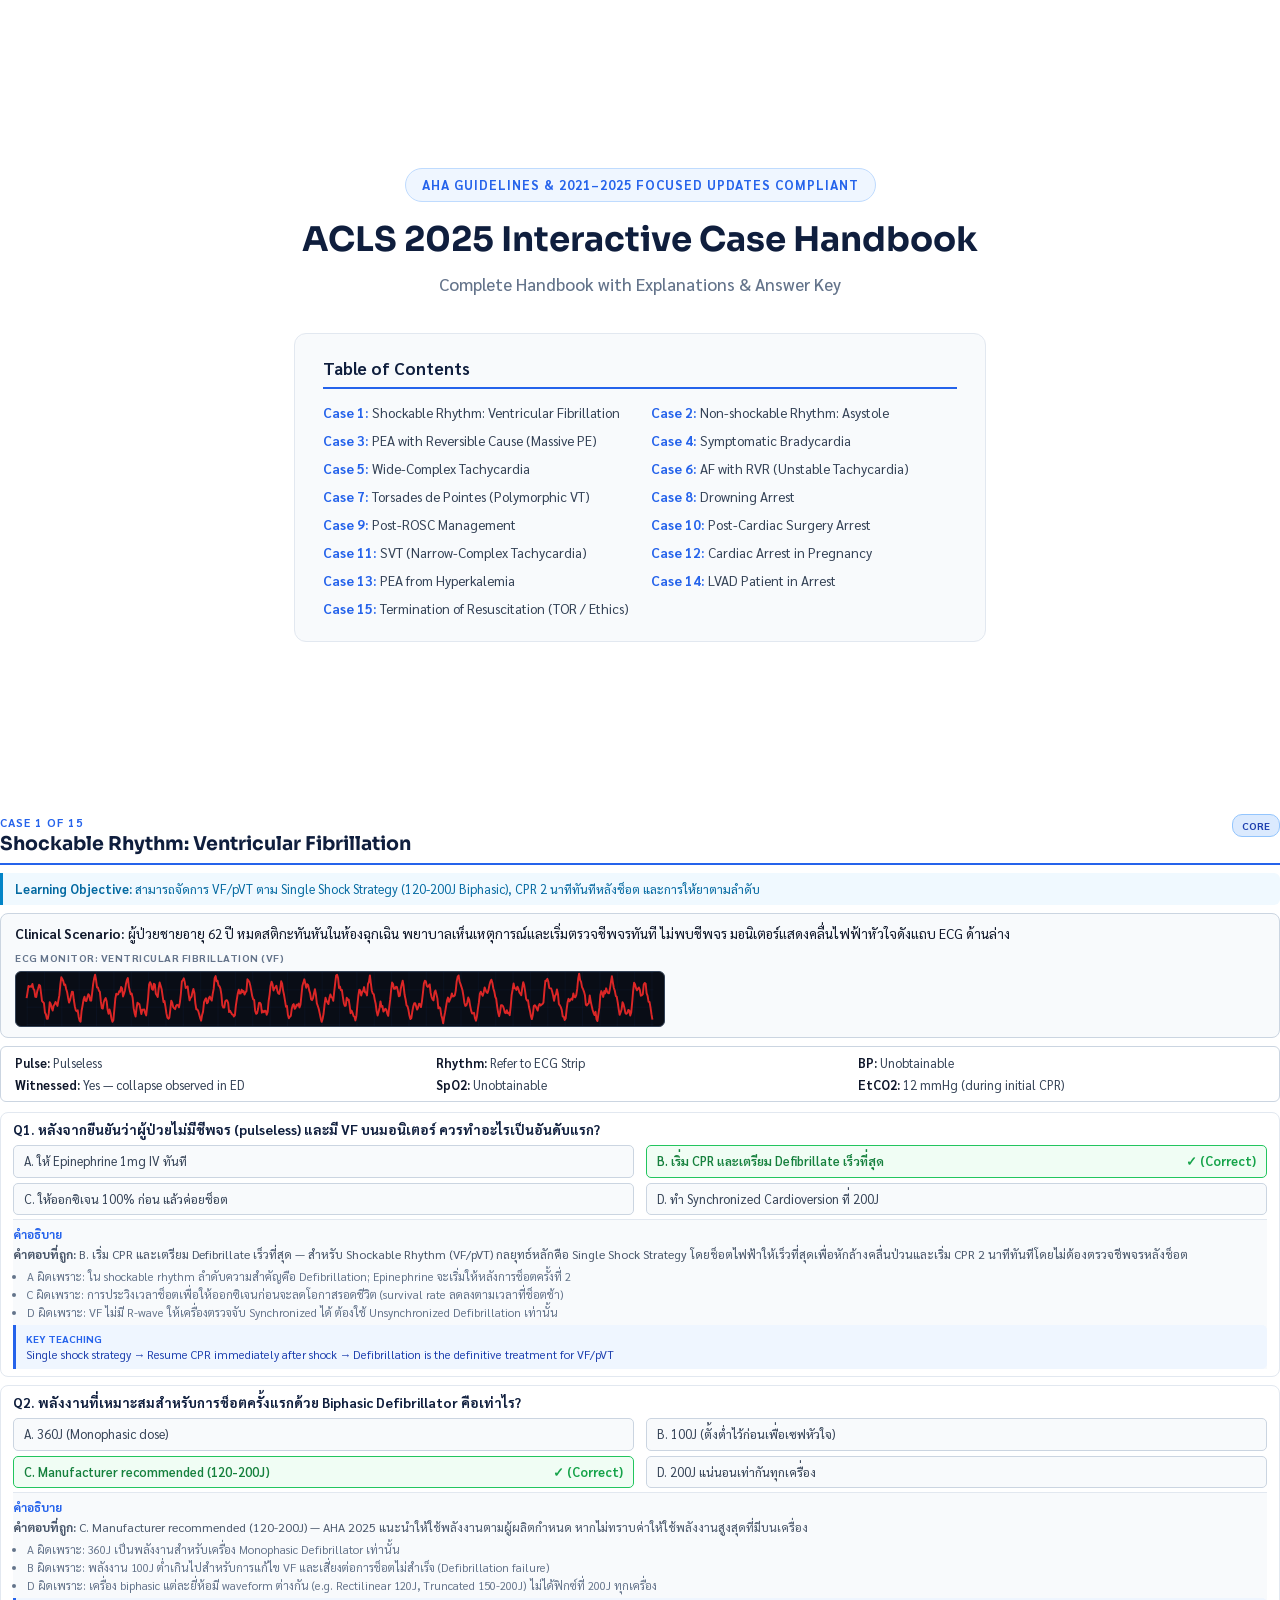
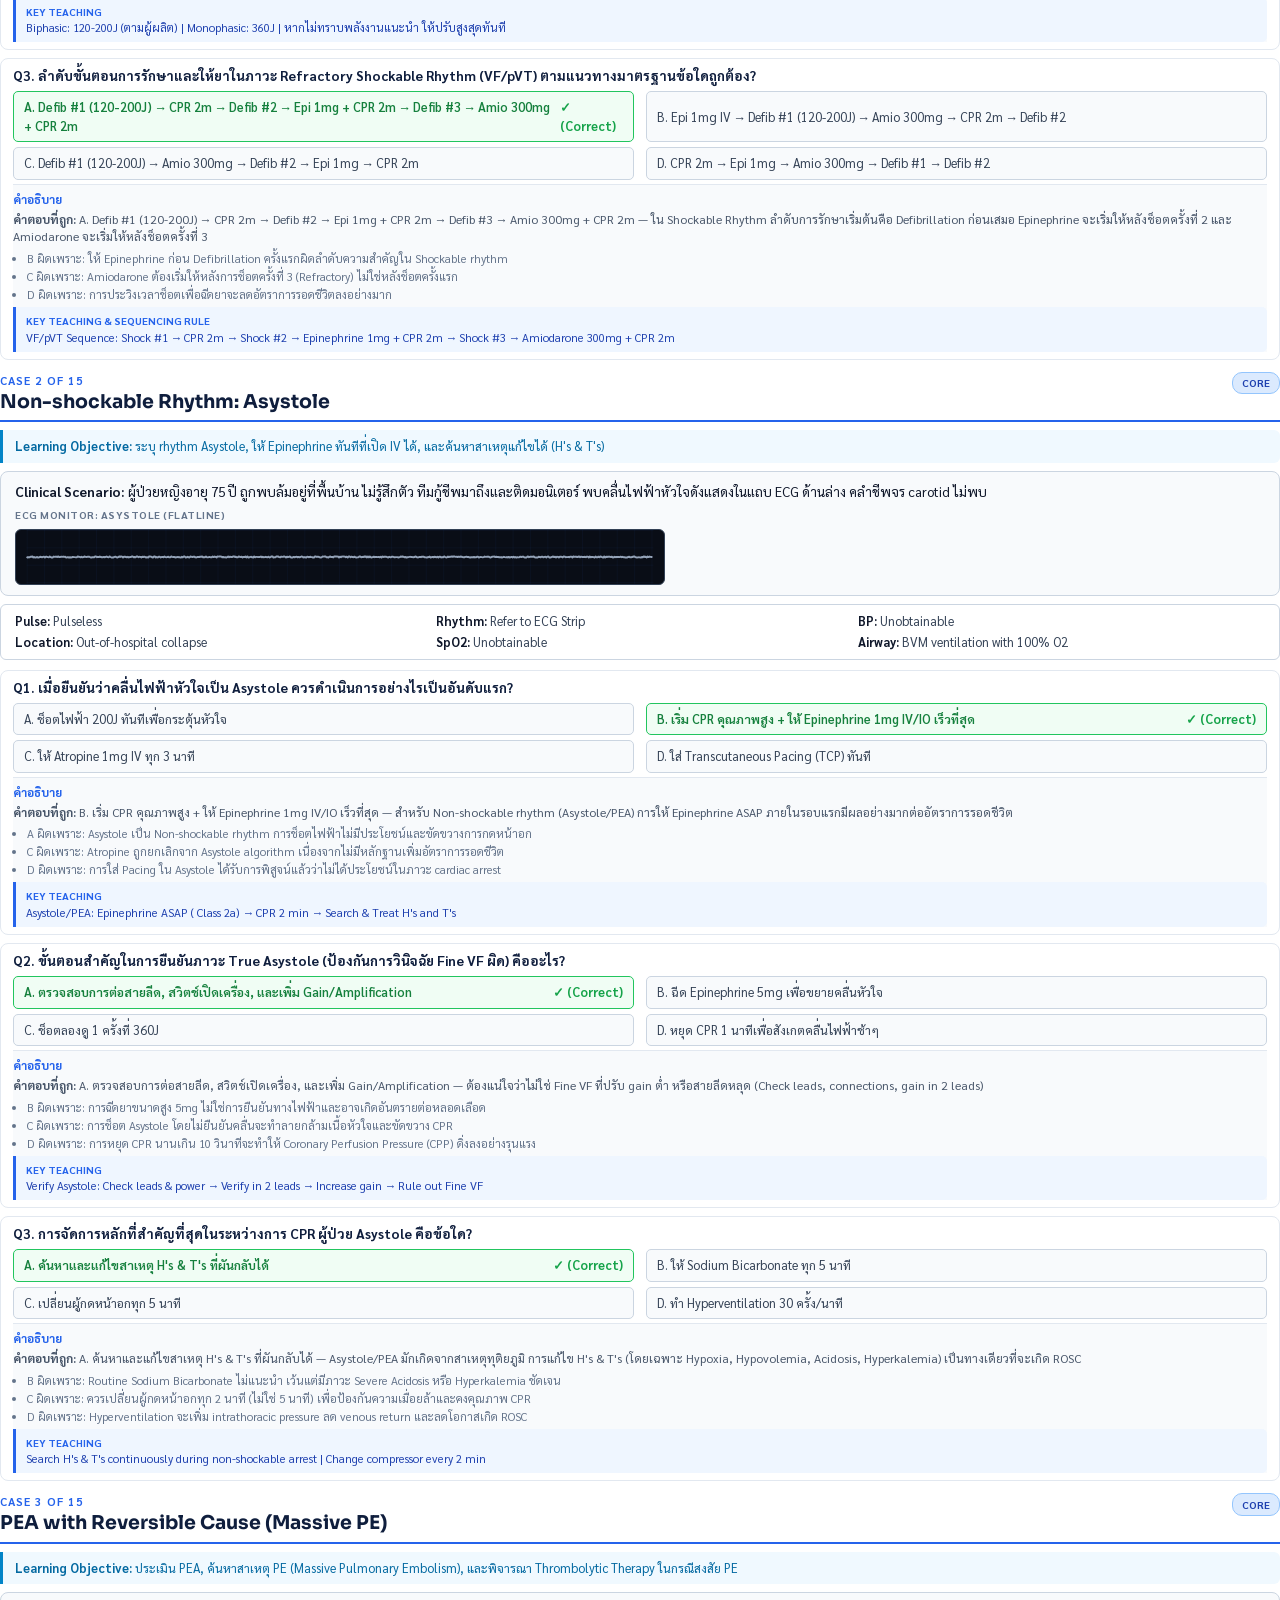
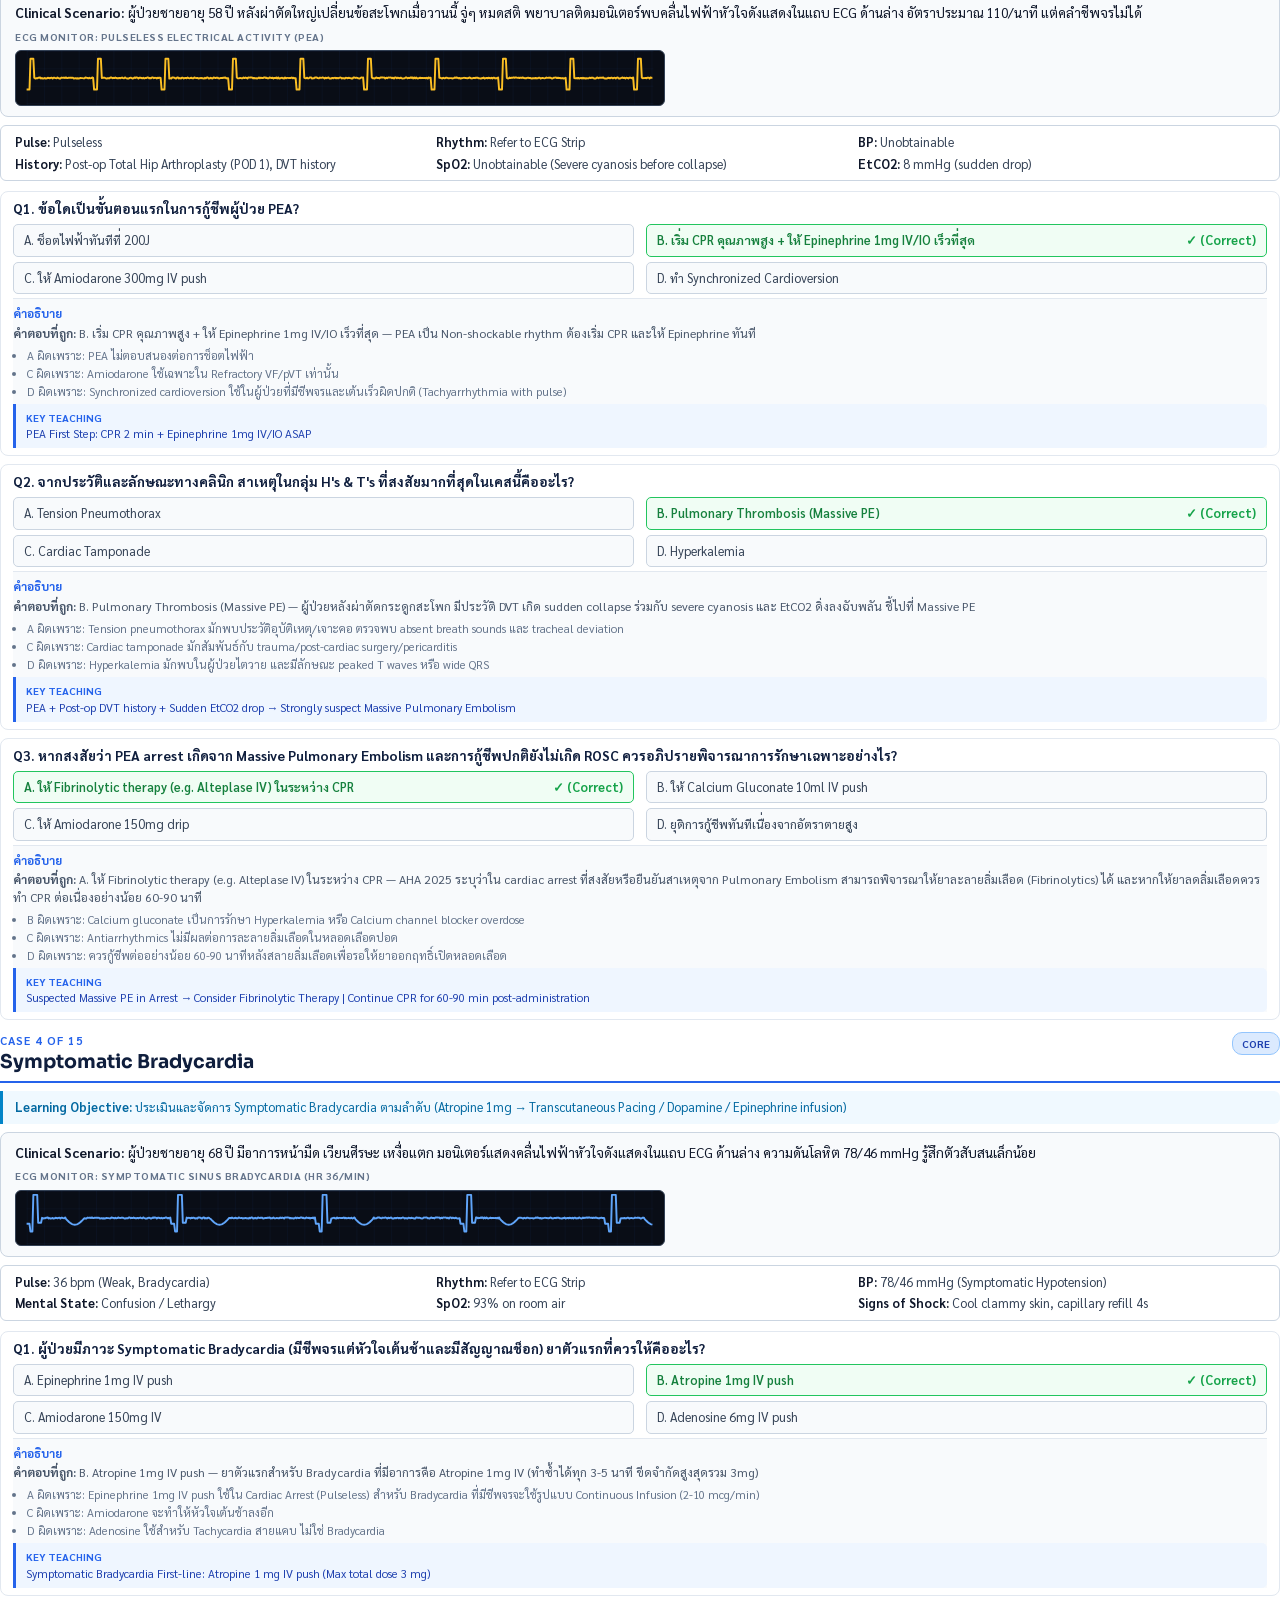
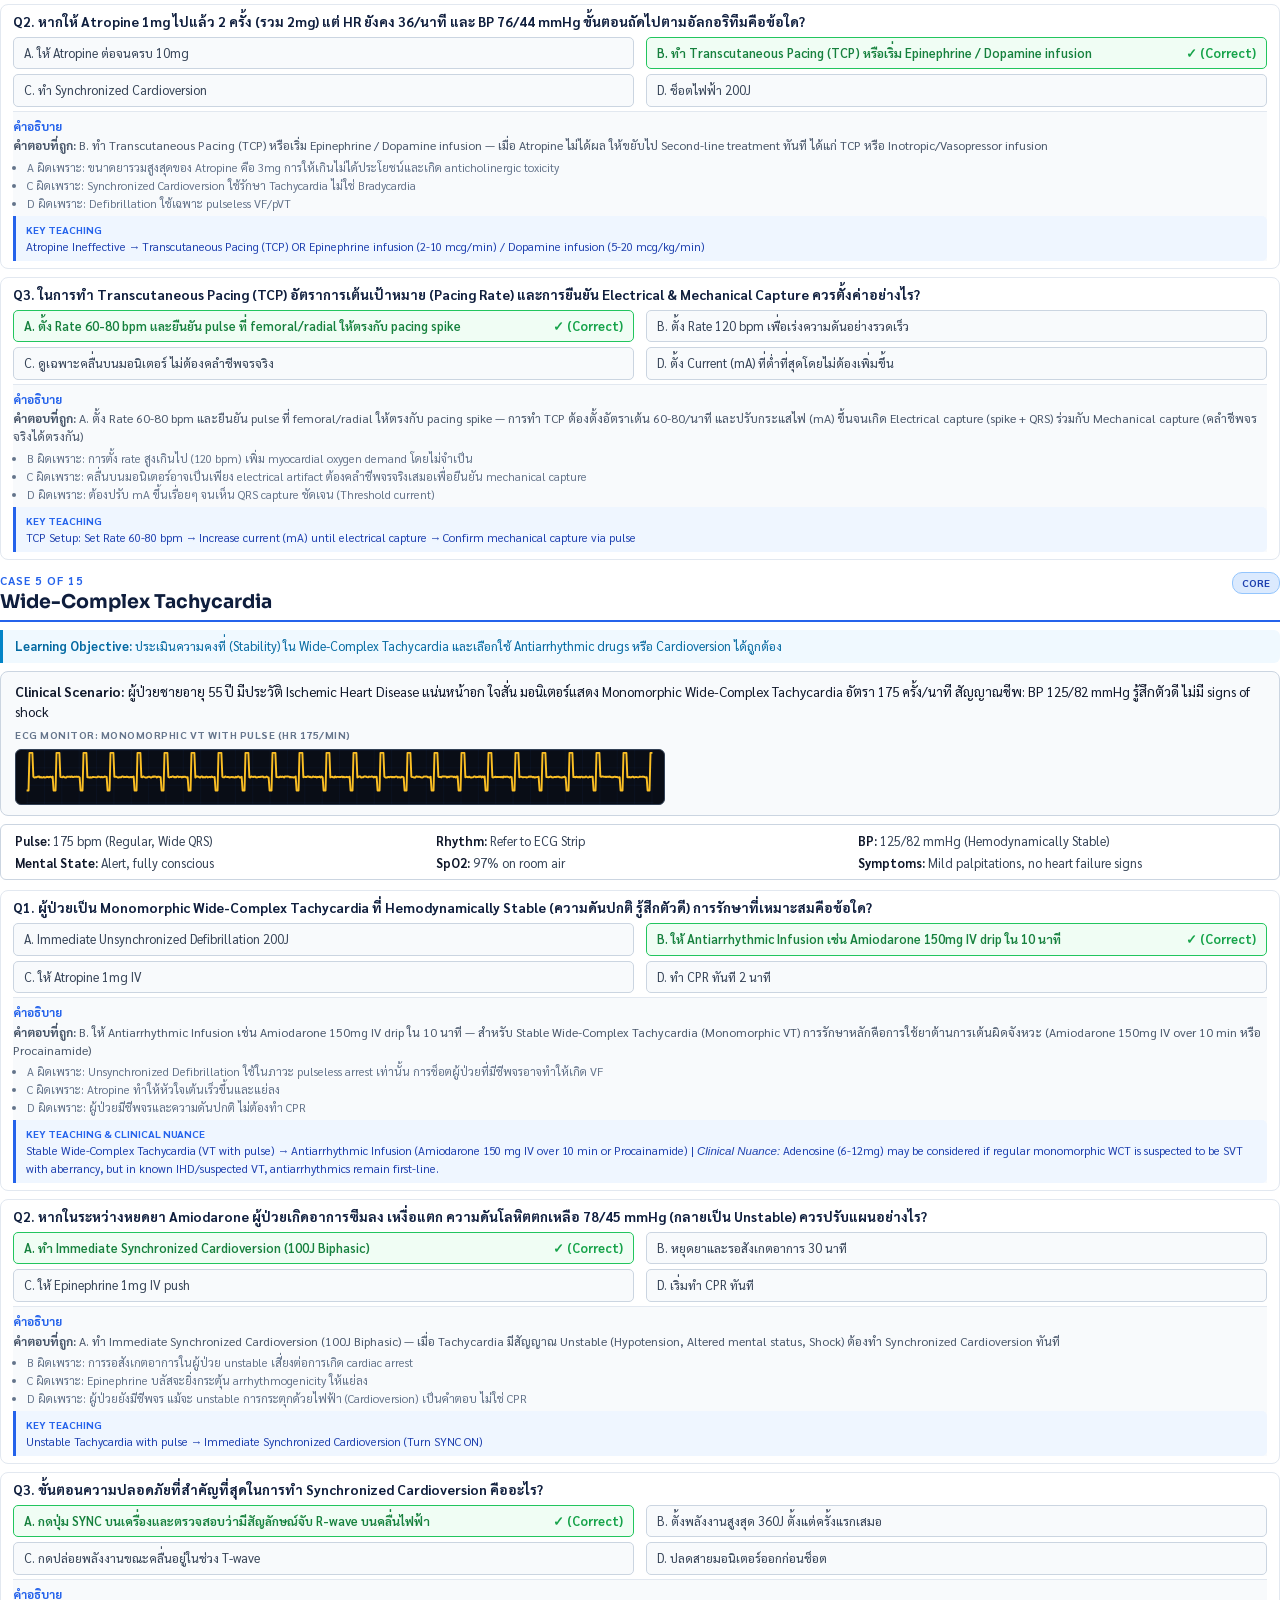
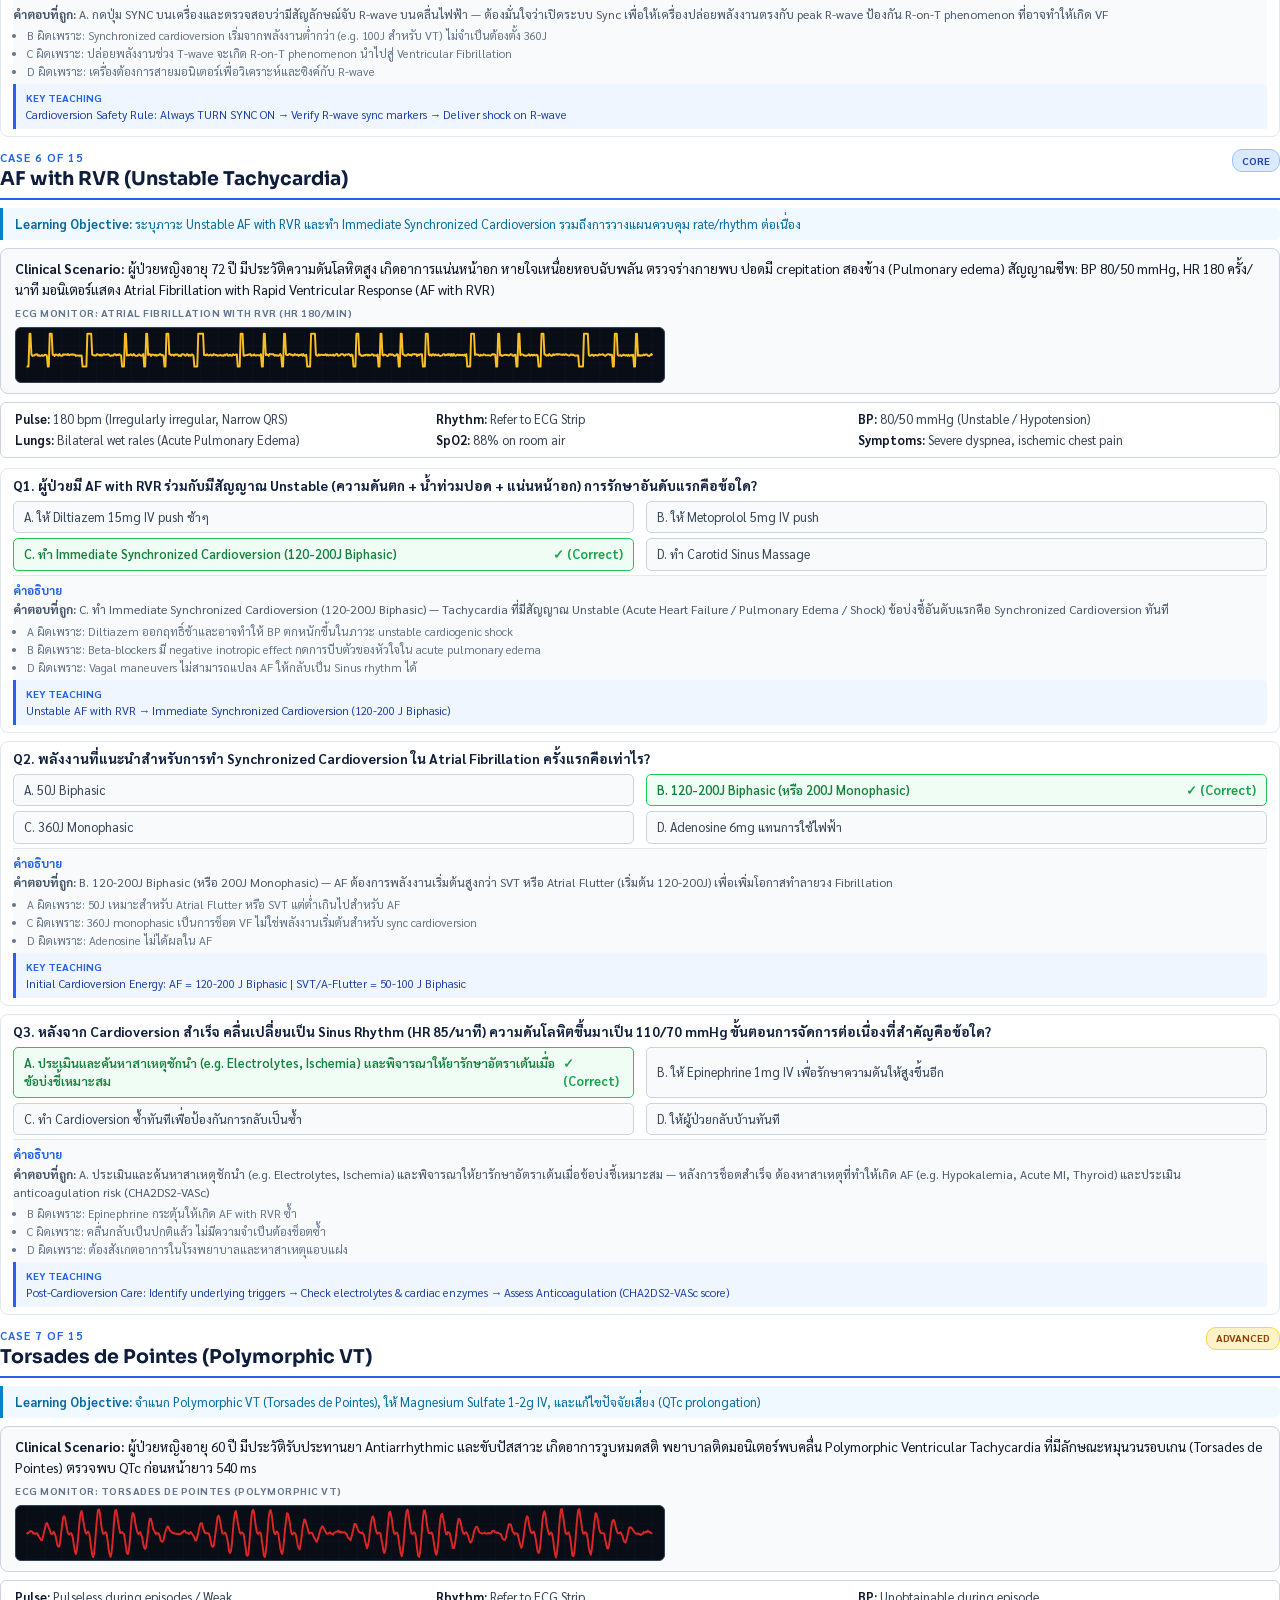
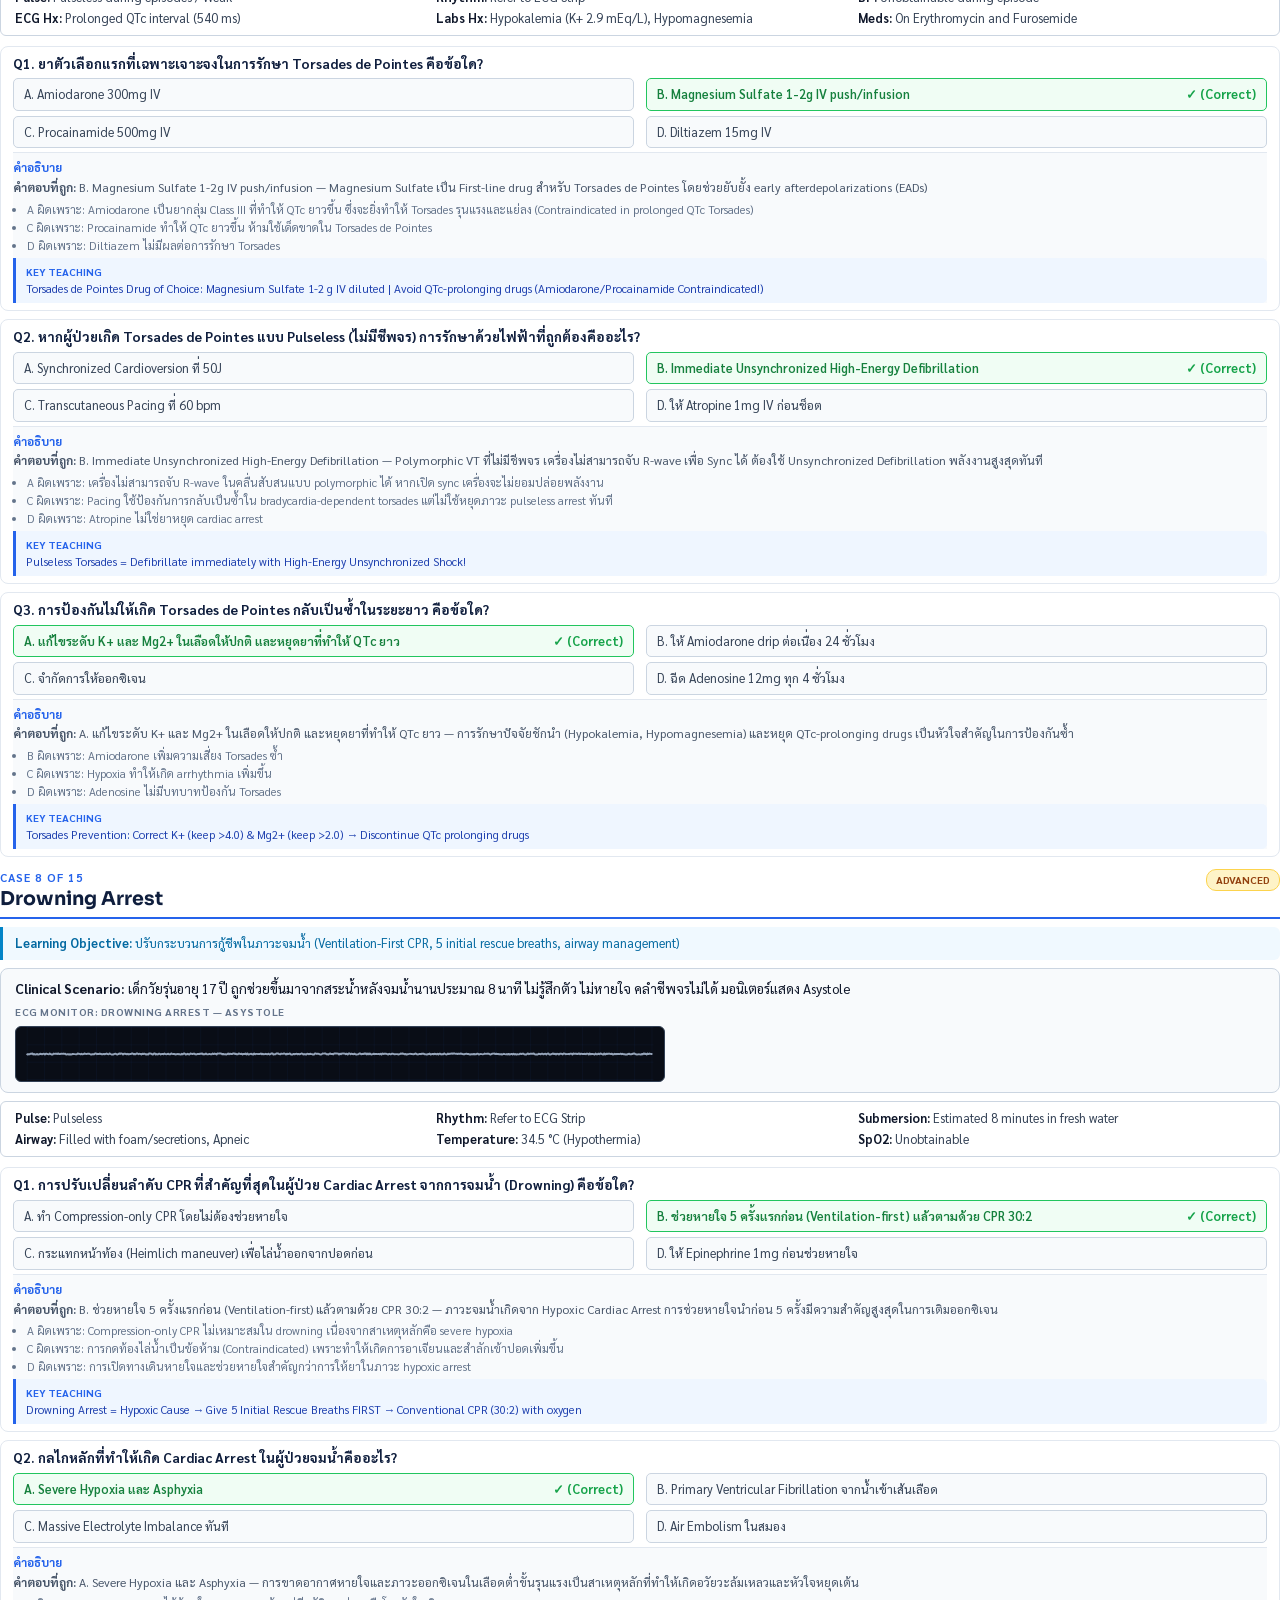
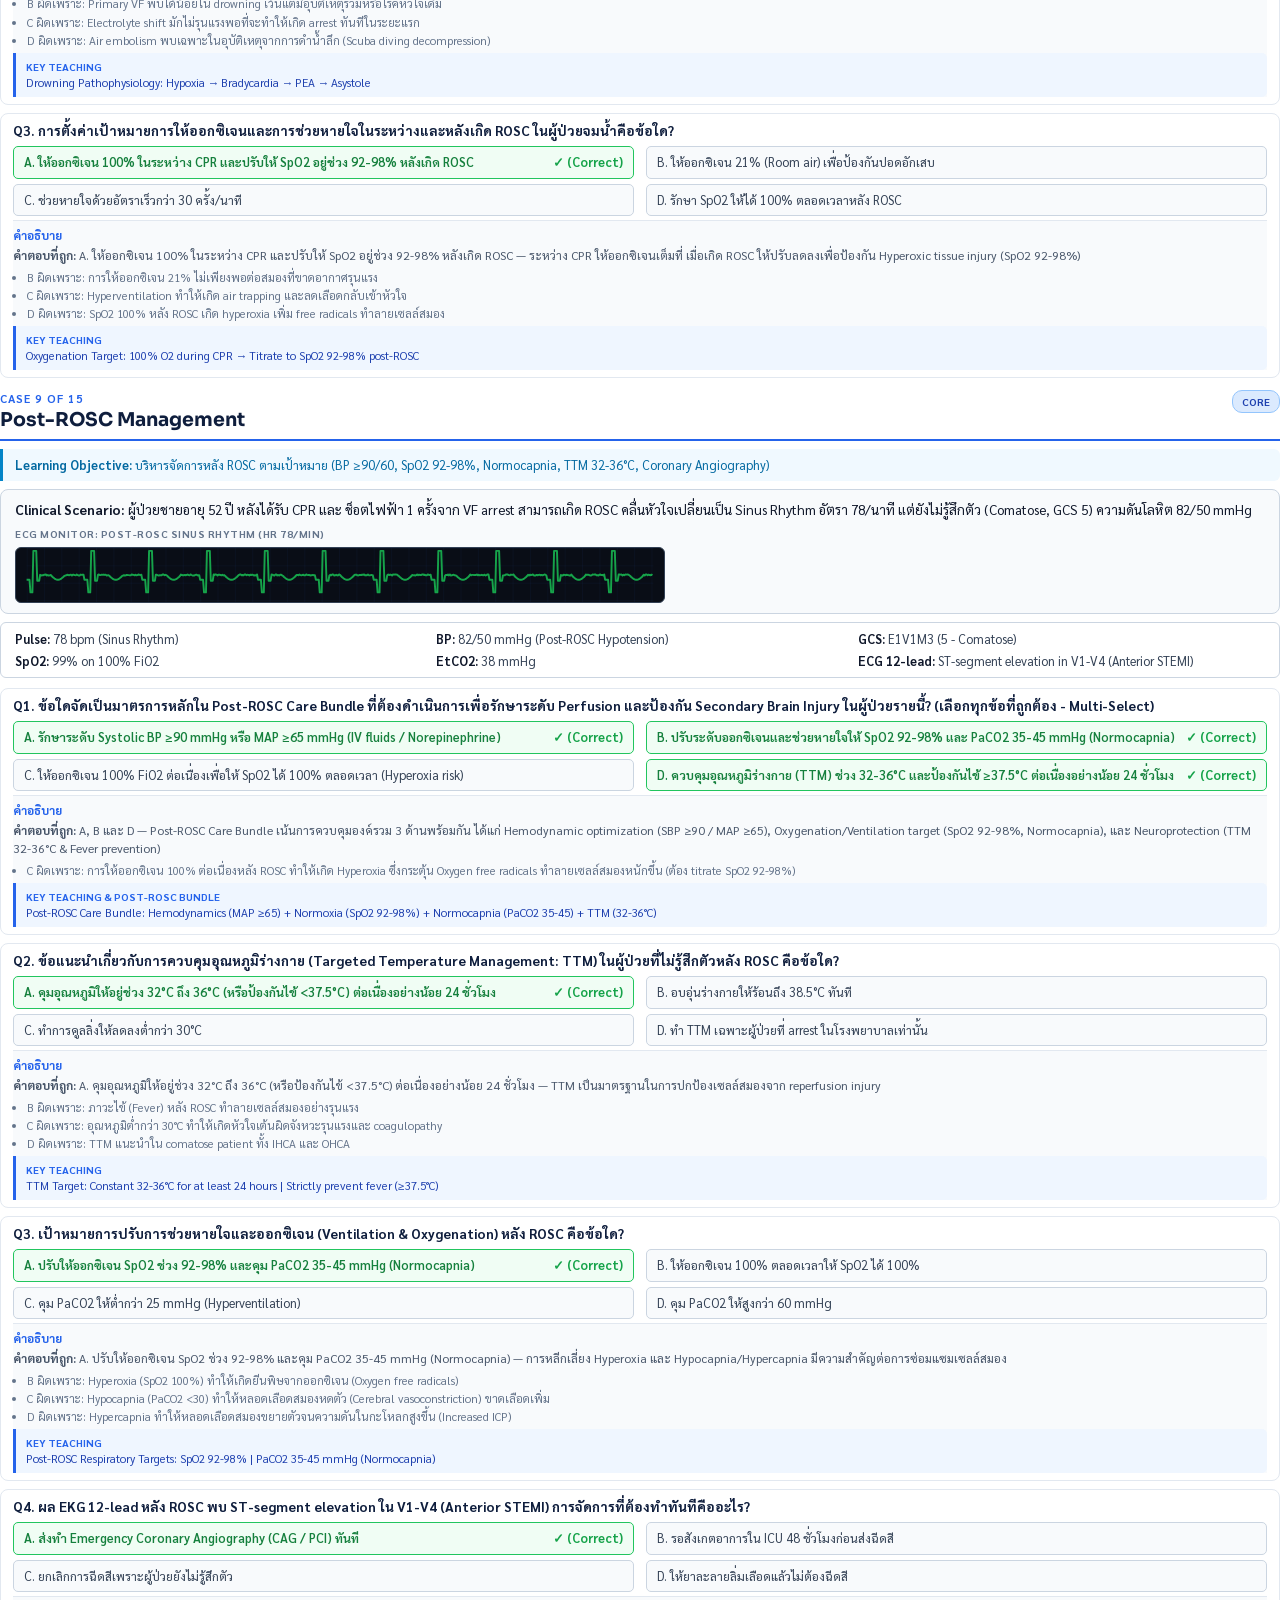
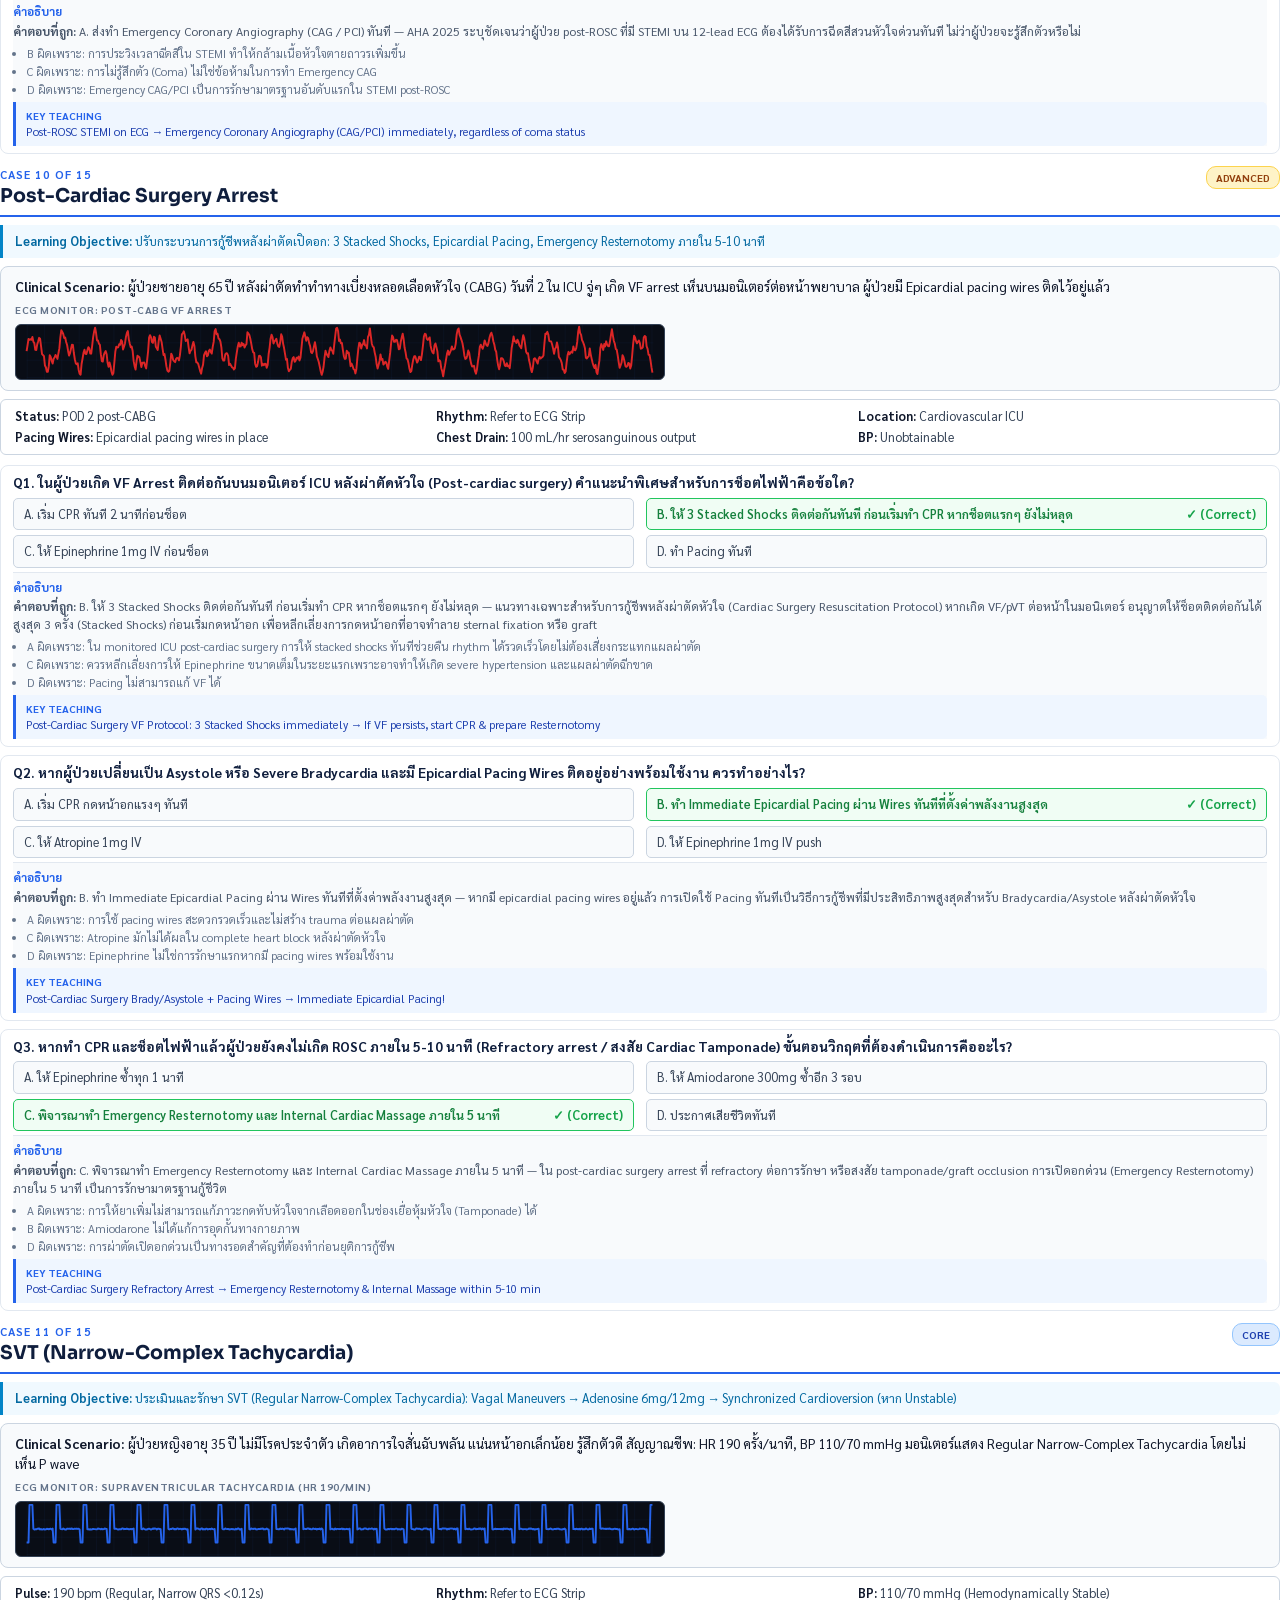
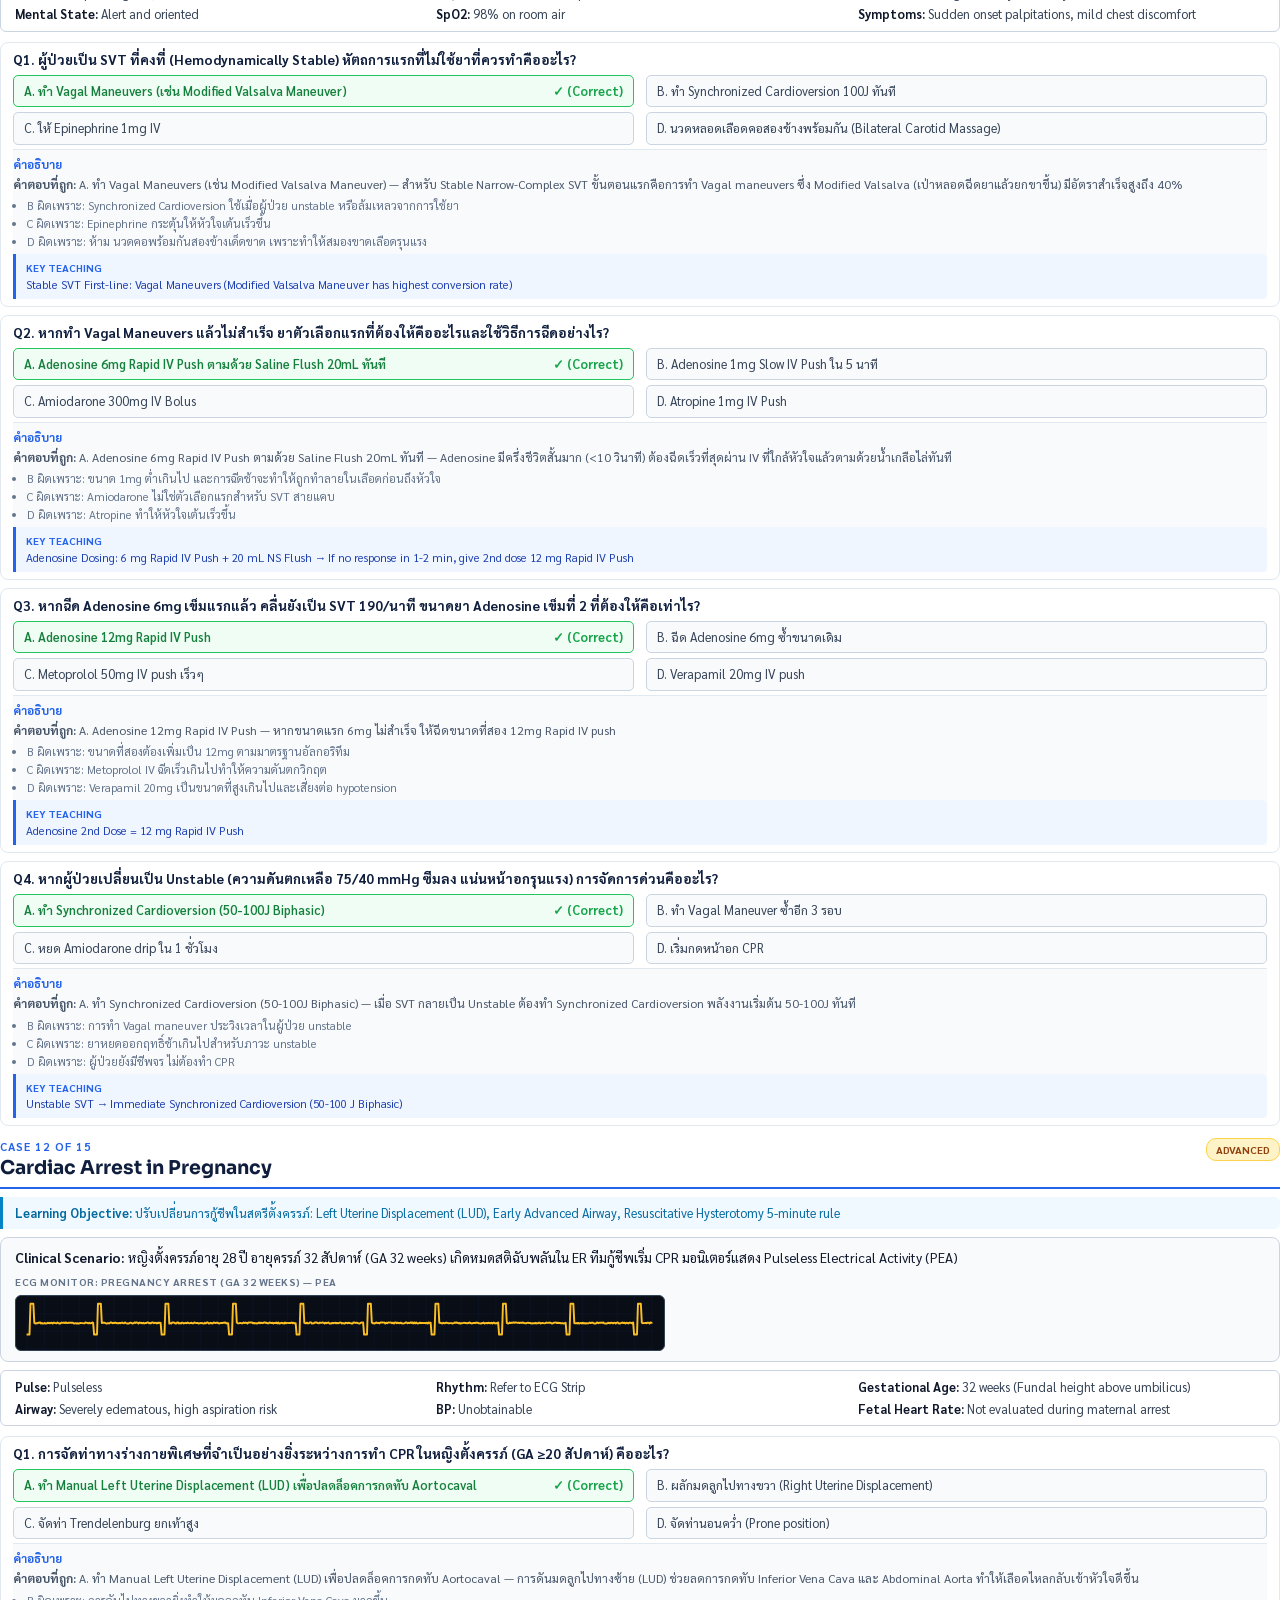
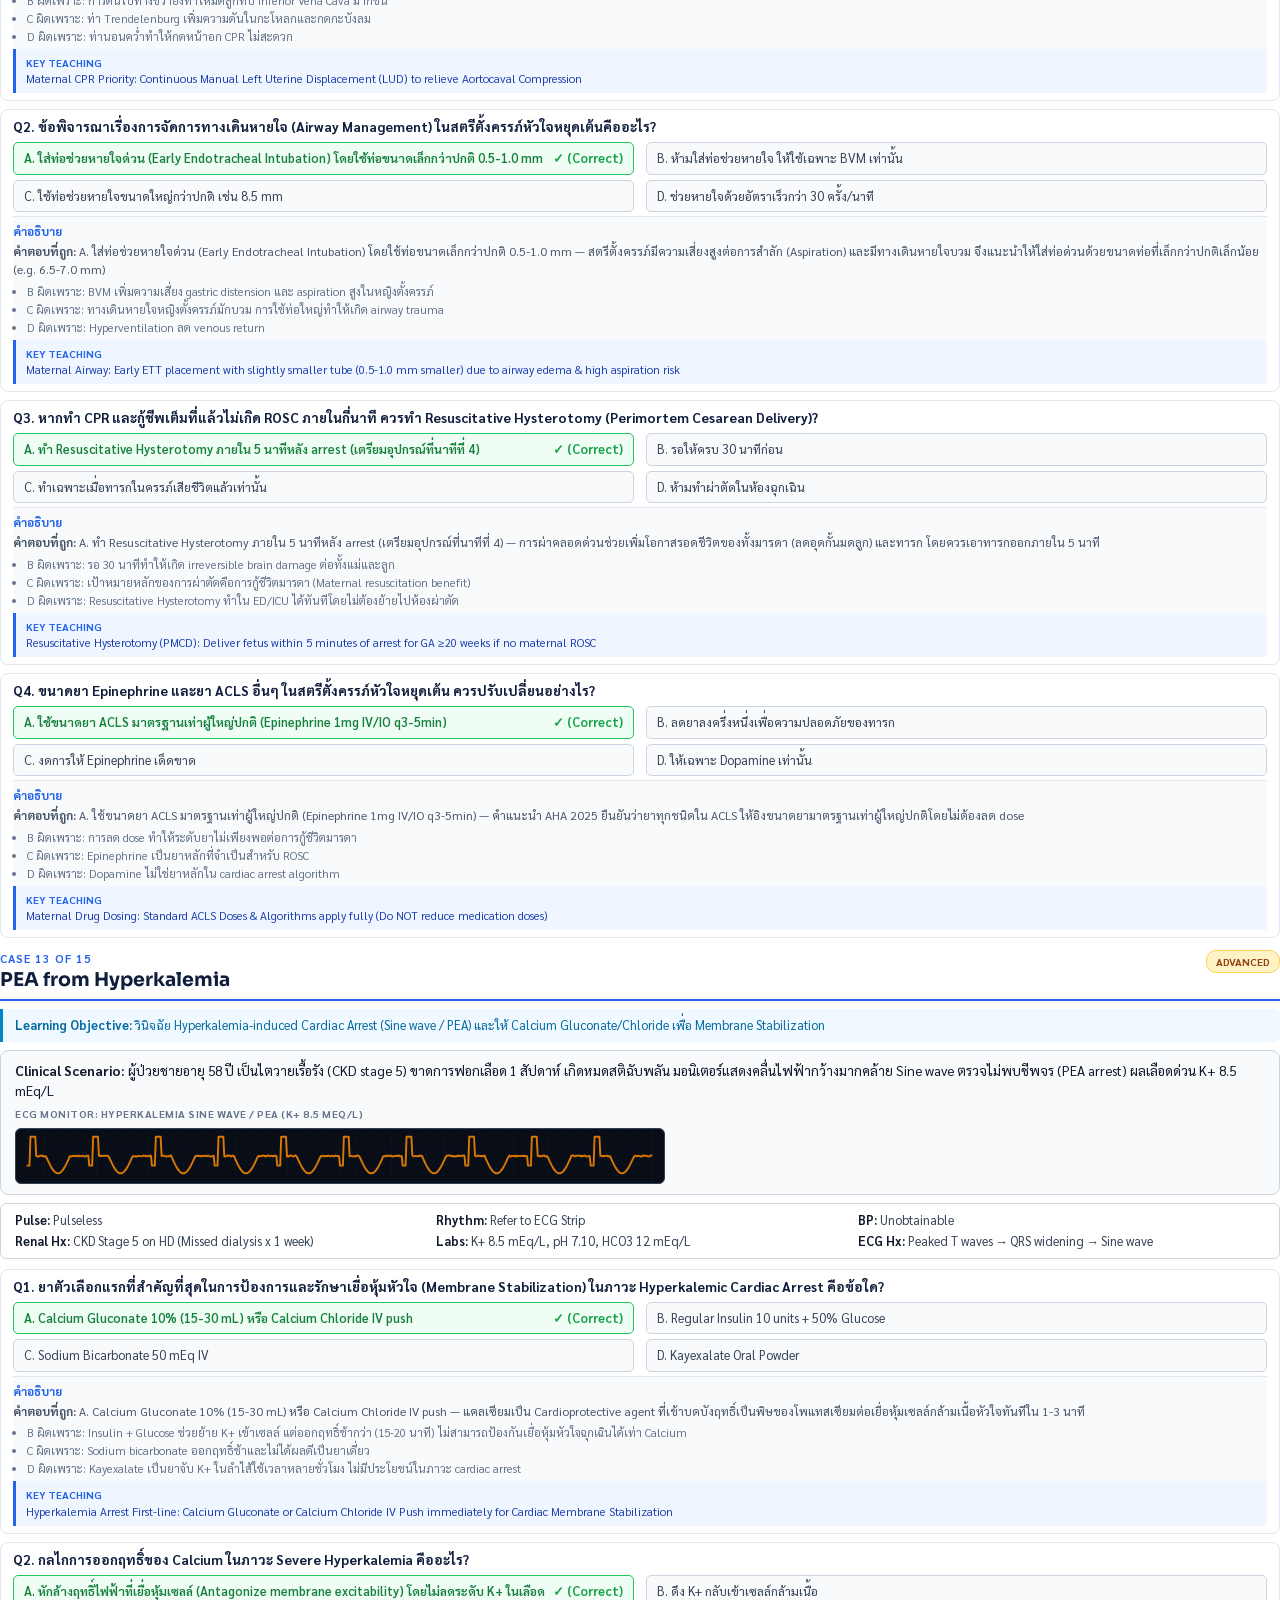
==== commit 1f7afcf8: "fix(pdf): complete rhythm giveaway neutralization & add question type diversification" ====
--- a/cases/acls-2025-cases-answers.html
+++ b/cases/acls-2025-cases-answers.html
@@ -300,7 +300,7 @@
   <!-- COVER PAGE -->
   <div class="cover-page">
     <div>
-      <span class="cover-badge">AHA 2025 GUIDELINES COMPLIANT</span>
+      <span class="cover-badge">AHA GUIDELINES &amp; 2021–2025 FOCUSED UPDATES COMPLIANT</span>
       <h1 class="cover-title">ACLS 2025 Interactive Case Handbook</h1>
       <p class="cover-subtitle">Complete Handbook with Explanations & Answer Key</p>
     </div>
@@ -409,23 +409,23 @@
       </div>
 
       <div class="question-block">
-        <div class="q-title">Q3. หลังจากช็อตครั้งที่ 2 และทำ CPR ครบ 2 นาที หากมอนิเตอร์ยังเป็น VF ควรให้ยาอะไรเป็นอันดับแรก?</div>
-        <div class="options-list">
-
-          <div class="opt-item correct"><span>A. Epinephrine 1mg IV/IO</span></div>
-          <div class="opt-item"><span>B. Amiodarone 300mg IV</span></div>
-          <div class="opt-item"><span>C. Atropine 1mg IV</span></div>
-          <div class="opt-item"><span>D. Magnesium Sulfate 2g IV</span></div>
-        </div>
-
-        <div class="exp-box"><h4>คำอธิบาย</h4>
-          <p><strong>คำตอบที่ถูก:</strong> A. Epinephrine 1mg IV/IO — ใน refractory VF ให้ Epinephrine 1mg หลังช็อตที่ 2 และทำซ้ำทุก 3-5 นาที ขณะที่ Amiodarone จะเริ่มให้หลังช็อตที่ 3</p>
-          <ul class="distractor-notes">
-            <li>B ผิดเพราะ: Amiodarone 300mg IV จะเริ่มให้หลังการช็อตครั้งที่ 3 (Refractory VF)</li><li>C ผิดเพราะ: Atropine ไม่มีข้อบ่งชี้ใน ACLS Cardiac Arrest Algorithm ตามคำแนะนำ AHA ล่าสุด</li><li>D ผิดเพราะ: Magnesium Sulfate มีข้อบ่งชี้เฉพาะในภาวะ Torsades de Pointes เท่านั้น</li>
-          </ul>
-          <div class="key-teaching">
-            <strong>Key Teaching</strong>
-            <p>VF Algorithm: Shock #1 → CPR 2m → Shock #2 → Epi 1mg + CPR 2m → Shock #3 → Amio 300mg + CPR 2m</p>
+        <div class="q-title">Q3. ลำดับขั้นตอนการรักษาและให้ยาในภาวะ Refractory Shockable Rhythm (VF/pVT) ตามแนวทางมาตรฐานข้อใดถูกต้อง?</div>
+        <div class="options-list">
+
+          <div class="opt-item correct"><span>A. Defib #1 (120-200J) &rarr; CPR 2m &rarr; Defib #2 &rarr; Epi 1mg + CPR 2m &rarr; Defib #3 &rarr; Amio 300mg + CPR 2m</span></div>
+          <div class="opt-item"><span>B. Epi 1mg IV &rarr; Defib #1 (120-200J) &rarr; Amio 300mg &rarr; CPR 2m &rarr; Defib #2</span></div>
+          <div class="opt-item"><span>C. Defib #1 (120-200J) &rarr; Amio 300mg &rarr; Defib #2 &rarr; Epi 1mg &rarr; CPR 2m</span></div>
+          <div class="opt-item"><span>D. CPR 2m &rarr; Epi 1mg &rarr; Amio 300mg &rarr; Defib #1 &rarr; Defib #2</span></div>
+        </div>
+
+        <div class="exp-box"><h4>คำอธิบาย</h4>
+          <p><strong>คำตอบที่ถูก:</strong> A. Defib #1 (120-200J) &rarr; CPR 2m &rarr; Defib #2 &rarr; Epi 1mg + CPR 2m &rarr; Defib #3 &rarr; Amio 300mg + CPR 2m — ใน Shockable Rhythm ลำดับการรักษาเริ่มต้นคือ Defibrillation ก่อนเสมอ Epinephrine จะเริ่มให้หลังช็อตครั้งที่ 2 และ Amiodarone จะเริ่มให้หลังช็อตครั้งที่ 3</p>
+          <ul class="distractor-notes">
+            <li>B ผิดเพราะ: ให้ Epinephrine ก่อน Defibrillation ครั้งแรกผิดลำดับความสำคัญใน Shockable rhythm</li><li>C ผิดเพราะ: Amiodarone ต้องเริ่มให้หลังการช็อตครั้งที่ 3 (Refractory) ไม่ใช่หลังช็อตครั้งแรก</li><li>D ผิดเพราะ: การประวิงเวลาช็อตเพื่อฉีดยาจะลดอัตราการรอดชีวิตลงอย่างมาก</li>
+          </ul>
+          <div class="key-teaching">
+            <strong>Key Teaching &amp; Sequencing Rule</strong>
+            <p>VF/pVT Sequence: Shock #1 &rarr; CPR 2m &rarr; Shock #2 &rarr; Epinephrine 1mg + CPR 2m &rarr; Shock #3 &rarr; Amiodarone 300mg + CPR 2m</p>
           </div></div>
       </div>
 
@@ -790,8 +790,8 @@
             <li>A ผิดเพราะ: Unsynchronized Defibrillation ใช้ในภาวะ pulseless arrest เท่านั้น การช็อตผู้ป่วยที่มีชีพจรอาจทำให้เกิด VF</li><li>C ผิดเพราะ: Atropine ทำให้หัวใจเต้นเร็วขึ้นและแย่ลง</li><li>D ผิดเพราะ: ผู้ป่วยมีชีพจรและความดันปกติ ไม่ต้องทำ CPR</li>
           </ul>
           <div class="key-teaching">
-            <strong>Key Teaching</strong>
-            <p>Stable Wide-Complex Tachycardia (VT with pulse) → Antiarrhythmic Infusion (Amiodarone 150 mg IV over 10 min)</p>
+            <strong>Key Teaching &amp; Clinical Nuance</strong>
+            <p>Stable Wide-Complex Tachycardia (VT with pulse) &rarr; Antiarrhythmic Infusion (Amiodarone 150 mg IV over 10 min or Procainamide) | <em>Clinical Nuance:</em> Adenosine (6-12mg) may be considered if regular monomorphic WCT is suspected to be SVT with aberrancy, but in known IHD/suspected VT, antiarrhythmics remain first-line.</p>
           </div></div>
       </div>
 
@@ -1183,23 +1183,23 @@
     <div class="questions-section">
 
       <div class="question-block">
-        <div class="q-title">Q1. เป้าหมายการจัดการความดันโลหิต (Hemodynamic goal) หลังเกิด ROSC คือข้อใด?</div>
-        <div class="options-list">
-
-          <div class="opt-item correct"><span>A. รักษาระดับ Systolic BP ≥90 mmHg หรือ MAP ≥65 mmHg</span></div>
-          <div class="opt-item"><span>B. ปล่อยให้ Systolic BP อยู่ช่วง 70-80 mmHg เพื่อให้หัวใจพัก</span></div>
-          <div class="opt-item"><span>C. เร่งความดันให้ Systolic BP >180 mmHg ทันที</span></div>
-          <div class="opt-item"><span>D. หยุดสารน้ำและยาคุมความดันทั้งหมด</span></div>
-        </div>
-
-        <div class="exp-box"><h4>คำอธิบาย</h4>
-          <p><strong>คำตอบที่ถูก:</strong> A. รักษาระดับ Systolic BP ≥90 mmHg หรือ MAP ≥65 mmHg — การรักษา perfusion pressure ให้สมองและหัวใจมีความสำคัญสูงสุดในการป้องกัน secondary ischemic damage</p>
-          <ul class="distractor-notes">
-            <li>B ผิดเพราะ: SBP <90 mmHg ทำให้อวัยวะขาดเลือดซ้ำเติม (Secondary brain ischemia)</li><li>C ผิดเพราะ: ความดันสูงเกินไปเพิ่ม cardiac workload และเสี่ยงต่อหลอดเลือดสมองแตก</li><li>D ผิดเพราะ: ผู้ป่วยมักต้องการ IV fluid bolus และ Norepinephrine infusion เพื่อรักษาความดัน</li>
-          </ul>
-          <div class="key-teaching">
-            <strong>Key Teaching</strong>
-            <p>Post-ROSC Hemodynamic Goal: SBP ≥90 mmHg OR MAP ≥65 mmHg (Use IV fluids & Vasopressors)</p>
+        <div class="q-title">Q1. ข้อใดจัดเป็นมาตรการหลักใน Post-ROSC Care Bundle ที่ต้องดำเนินการเพื่อรักษาระดับ Perfusion และป้องกัน Secondary Brain Injury ในผู้ป่วยรายนี้? (เลือกทุกข้อที่ถูกต้อง - Multi-Select)</div>
+        <div class="options-list">
+
+          <div class="opt-item correct"><span>A. รักษาระดับ Systolic BP &ge;90 mmHg หรือ MAP &ge;65 mmHg (IV fluids / Norepinephrine)</span></div>
+          <div class="opt-item correct"><span>B. ปรับระดับออกซิเจนและช่วยหายใจให้ SpO2 92-98% และ PaCO2 35-45 mmHg (Normocapnia)</span></div>
+          <div class="opt-item"><span>C. ให้ออกซิเจน 100% FiO2 ต่อเนื่องเพื่อให้ SpO2 ได้ 100% ตลอดเวลา (Hyperoxia risk)</span></div>
+          <div class="opt-item correct"><span>D. ควบคุมอุณหภูมิร่างกาย (TTM) ช่วง 32-36&deg;C และป้องกันไข้ &ge;37.5&deg;C ต่อเนื่องอย่างน้อย 24 ชั่วโมง</span></div>
+        </div>
+
+        <div class="exp-box"><h4>คำอธิบาย</h4>
+          <p><strong>คำตอบที่ถูก:</strong> A, B และ D — Post-ROSC Care Bundle เน้นการควบคุมองค์รวม 3 ด้านพร้อมกัน ได้แก่ Hemodynamic optimization (SBP &ge;90 / MAP &ge;65), Oxygenation/Ventilation target (SpO2 92-98%, Normocapnia), และ Neuroprotection (TTM 32-36&deg;C &amp; Fever prevention)</p>
+          <ul class="distractor-notes">
+            <li>C ผิดเพราะ: การให้ออกซิเจน 100% ต่อเนื่องหลัง ROSC ทำให้เกิด Hyperoxia ซึ่งกระตุ้น Oxygen free radicals ทำลายเซลล์สมองหนักขึ้น (ต้อง titrate SpO2 92-98%)</li>
+          </ul>
+          <div class="key-teaching">
+            <strong>Key Teaching &amp; Post-ROSC Bundle</strong>
+            <p>Post-ROSC Care Bundle: Hemodynamics (MAP &ge;65) + Normoxia (SpO2 92-98%) + Normocapnia (PaCO2 35-45) + TTM (32-36&deg;C)</p>
           </div></div>
       </div>
 
